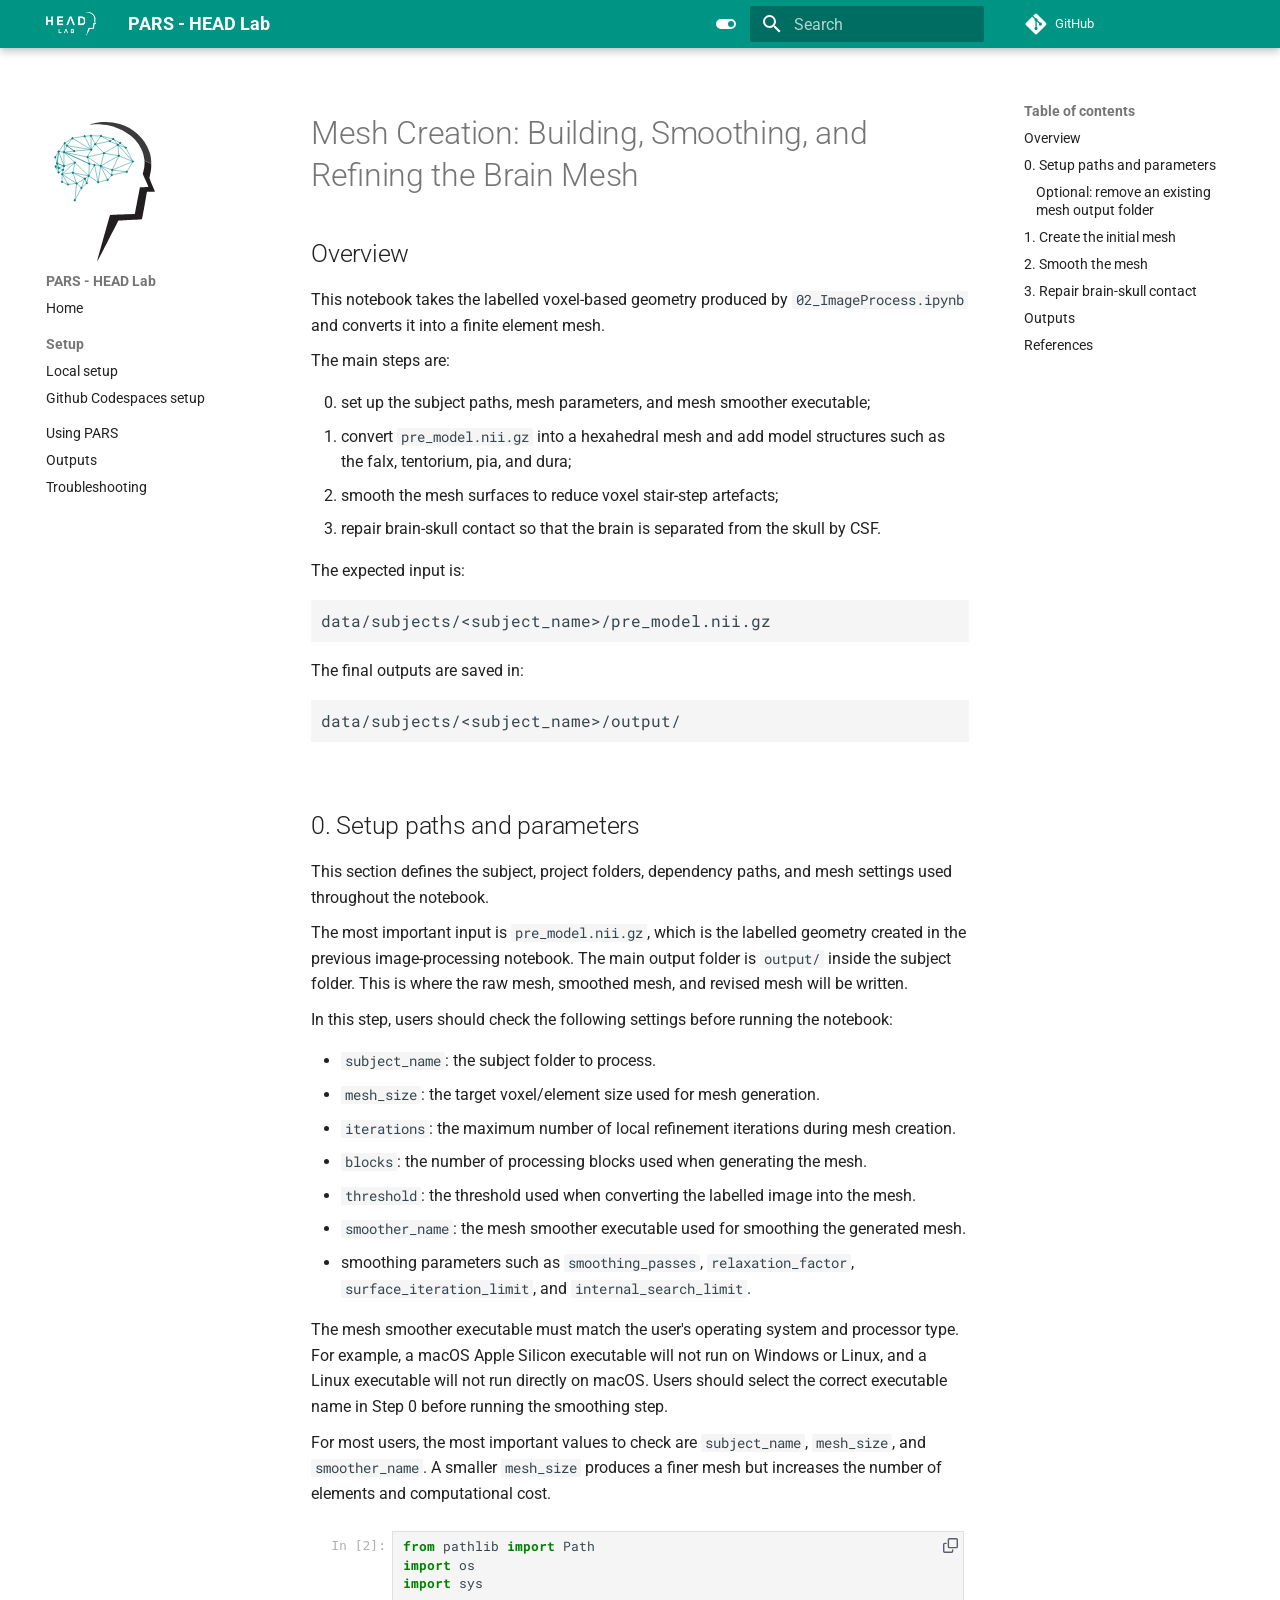
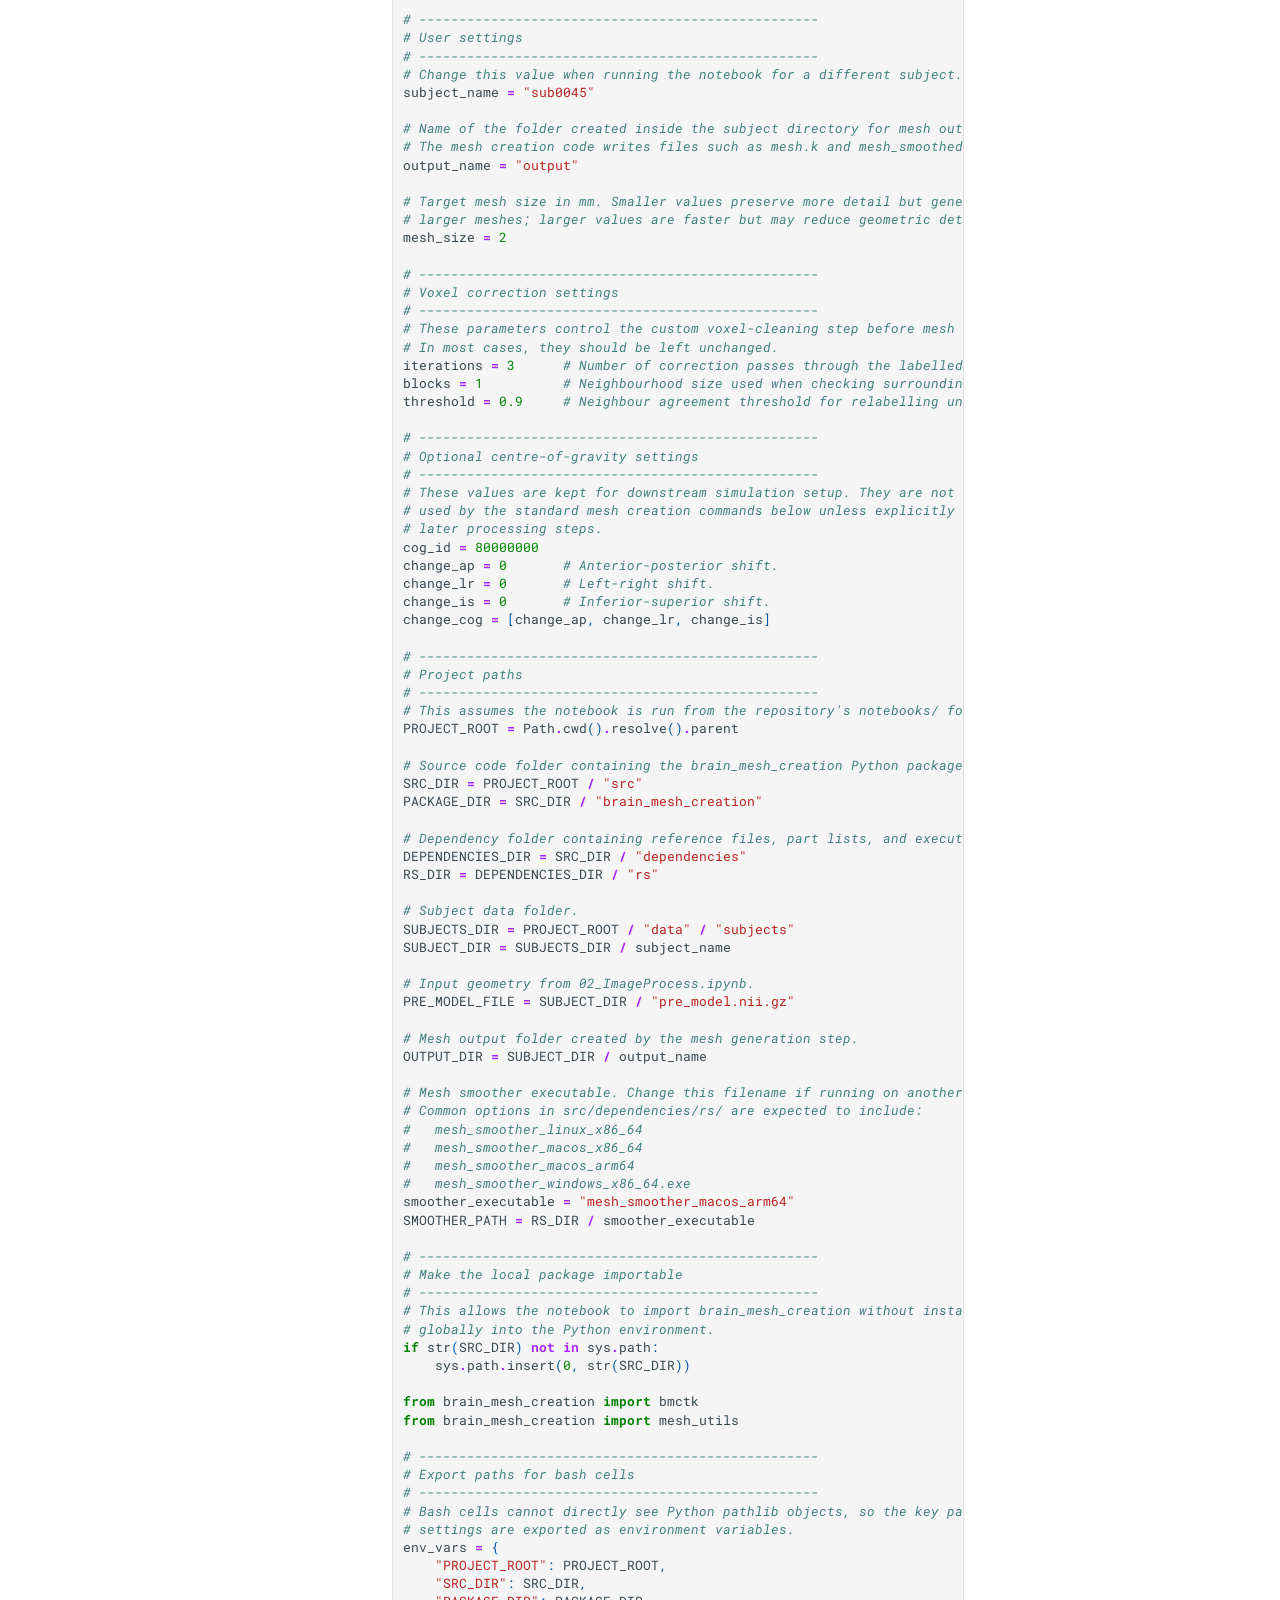
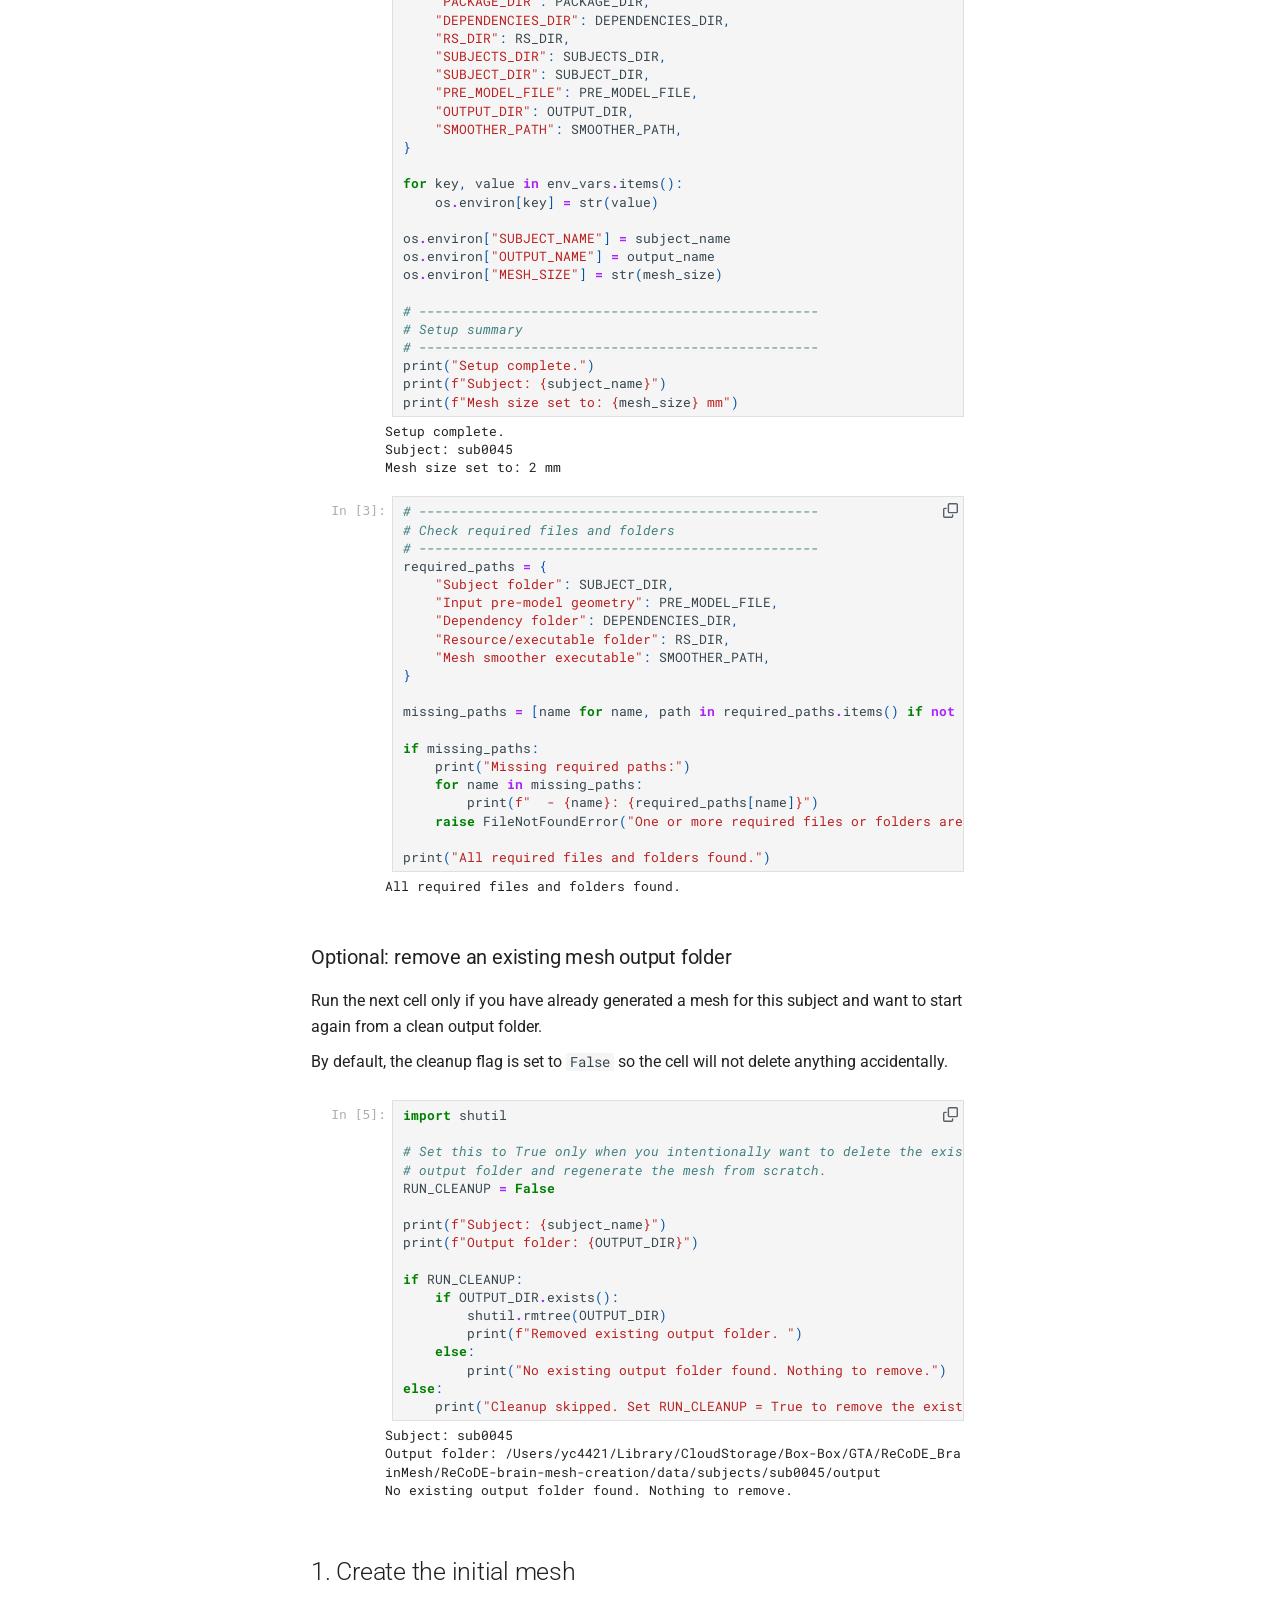
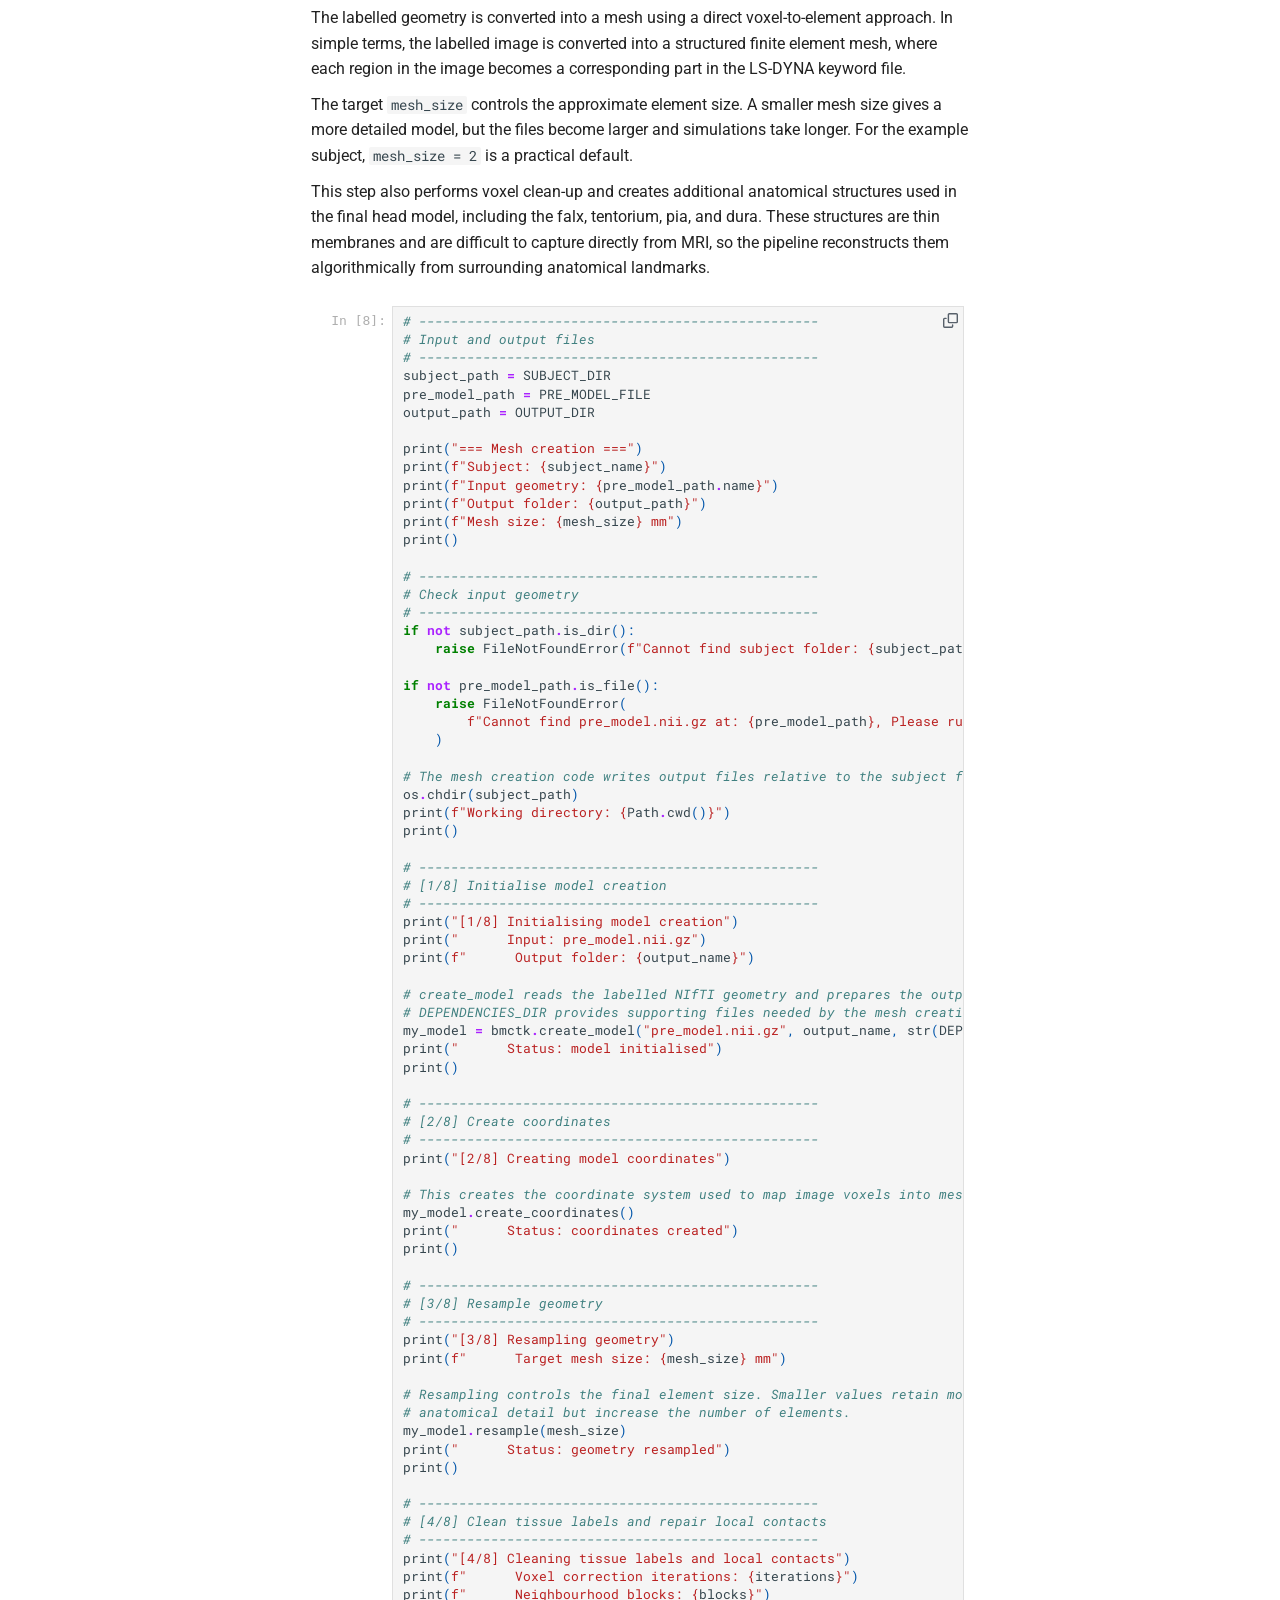
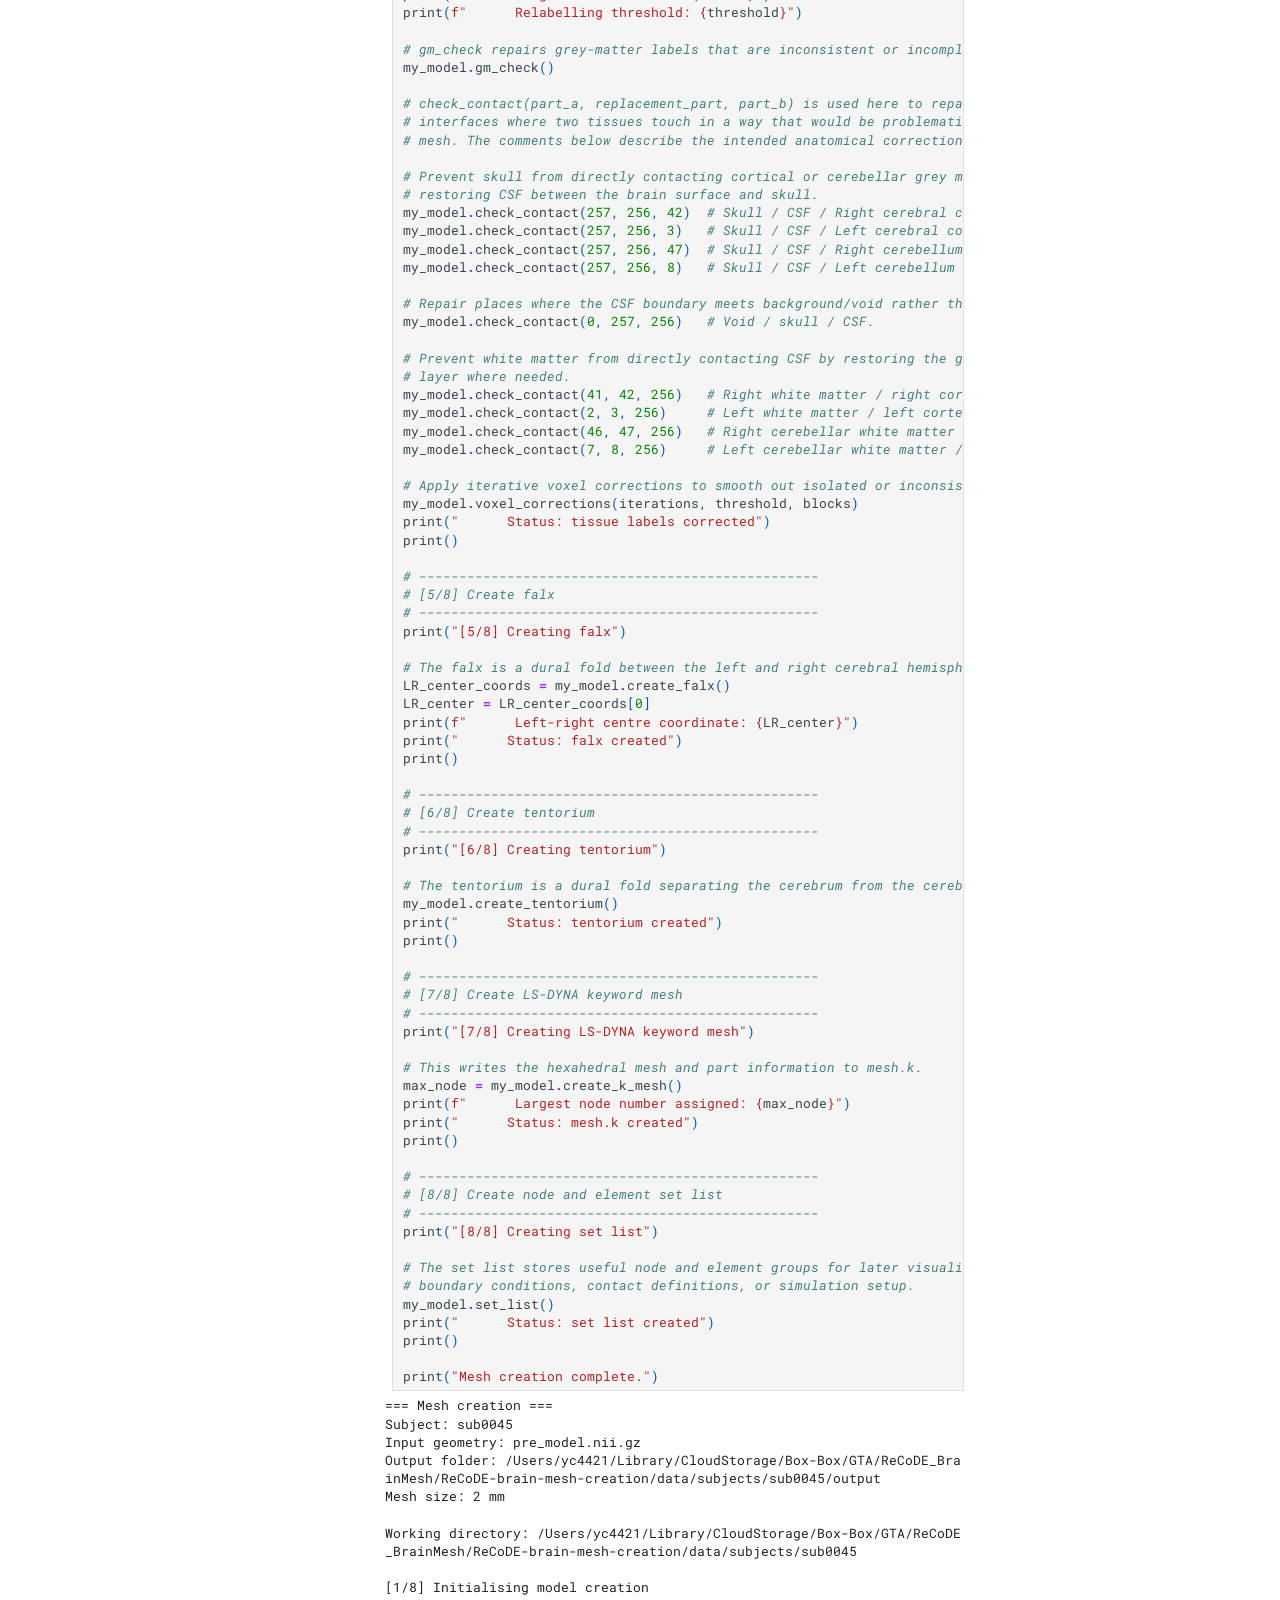
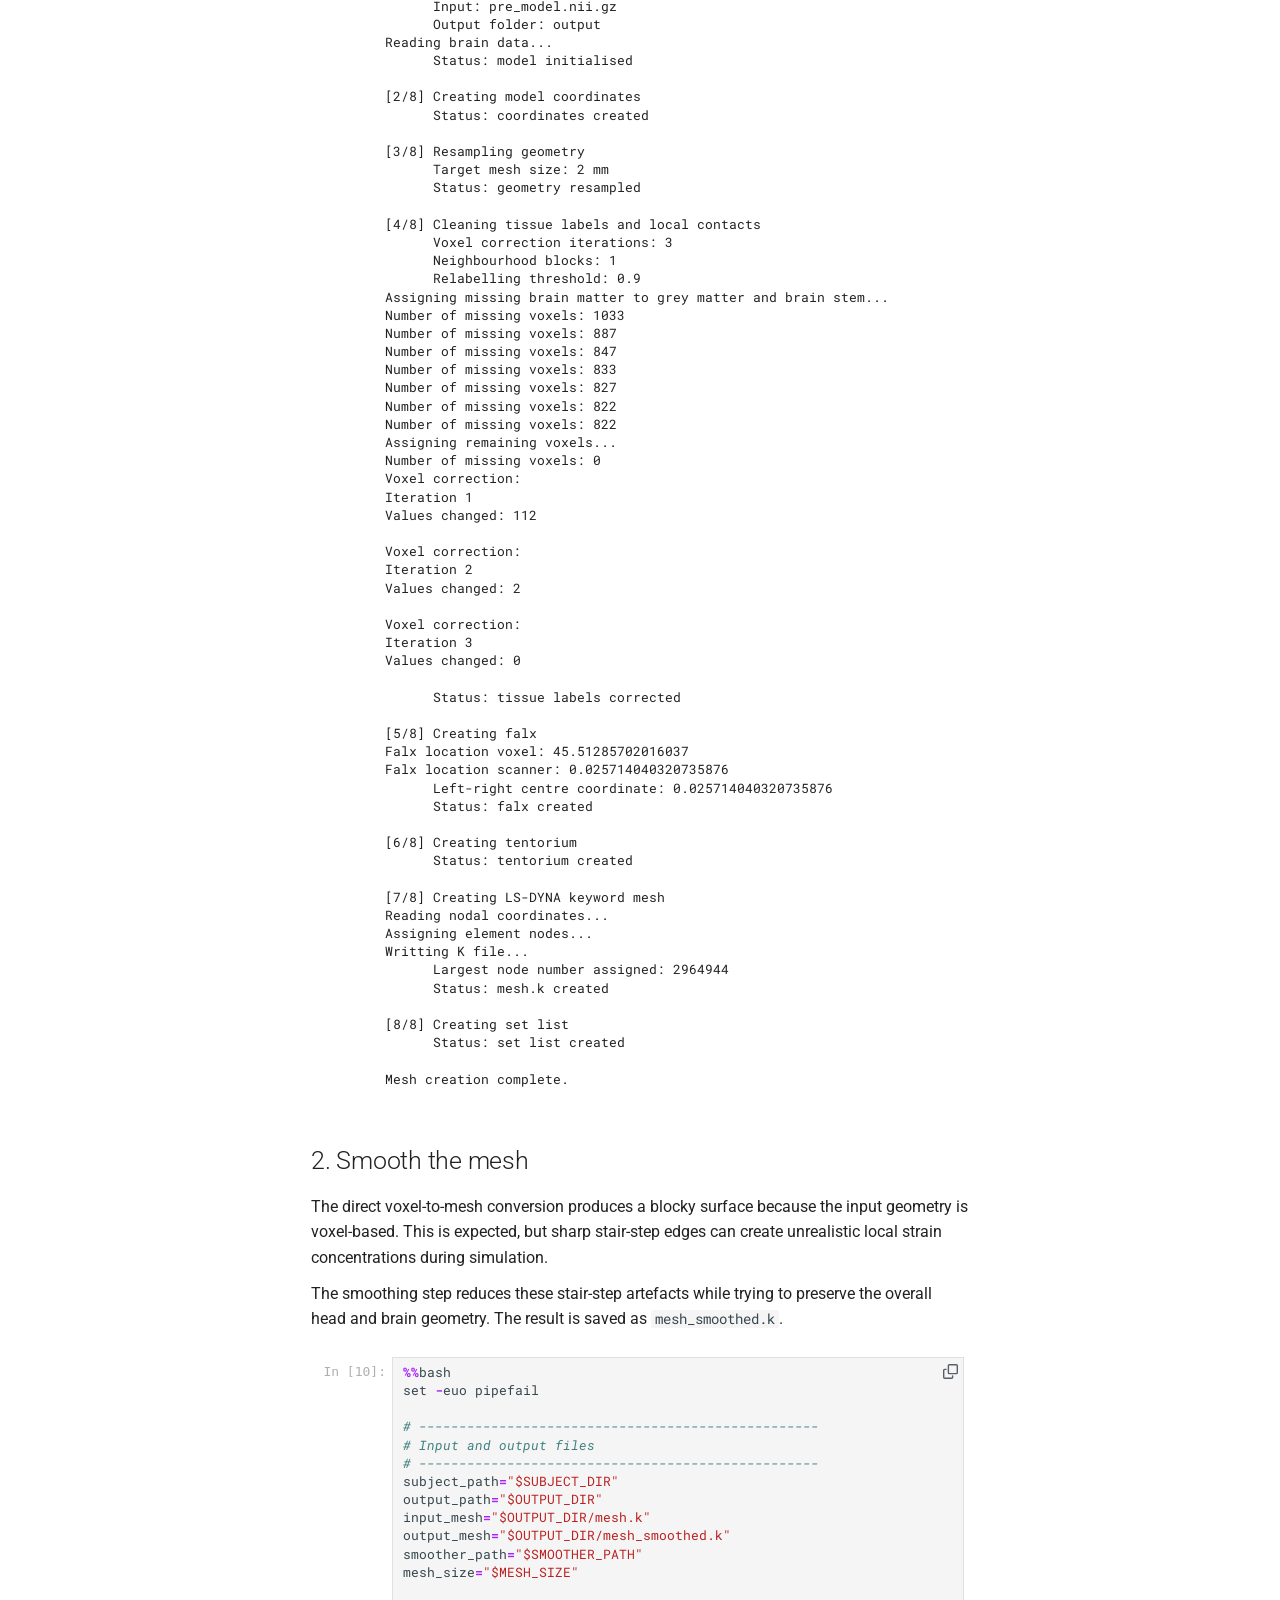
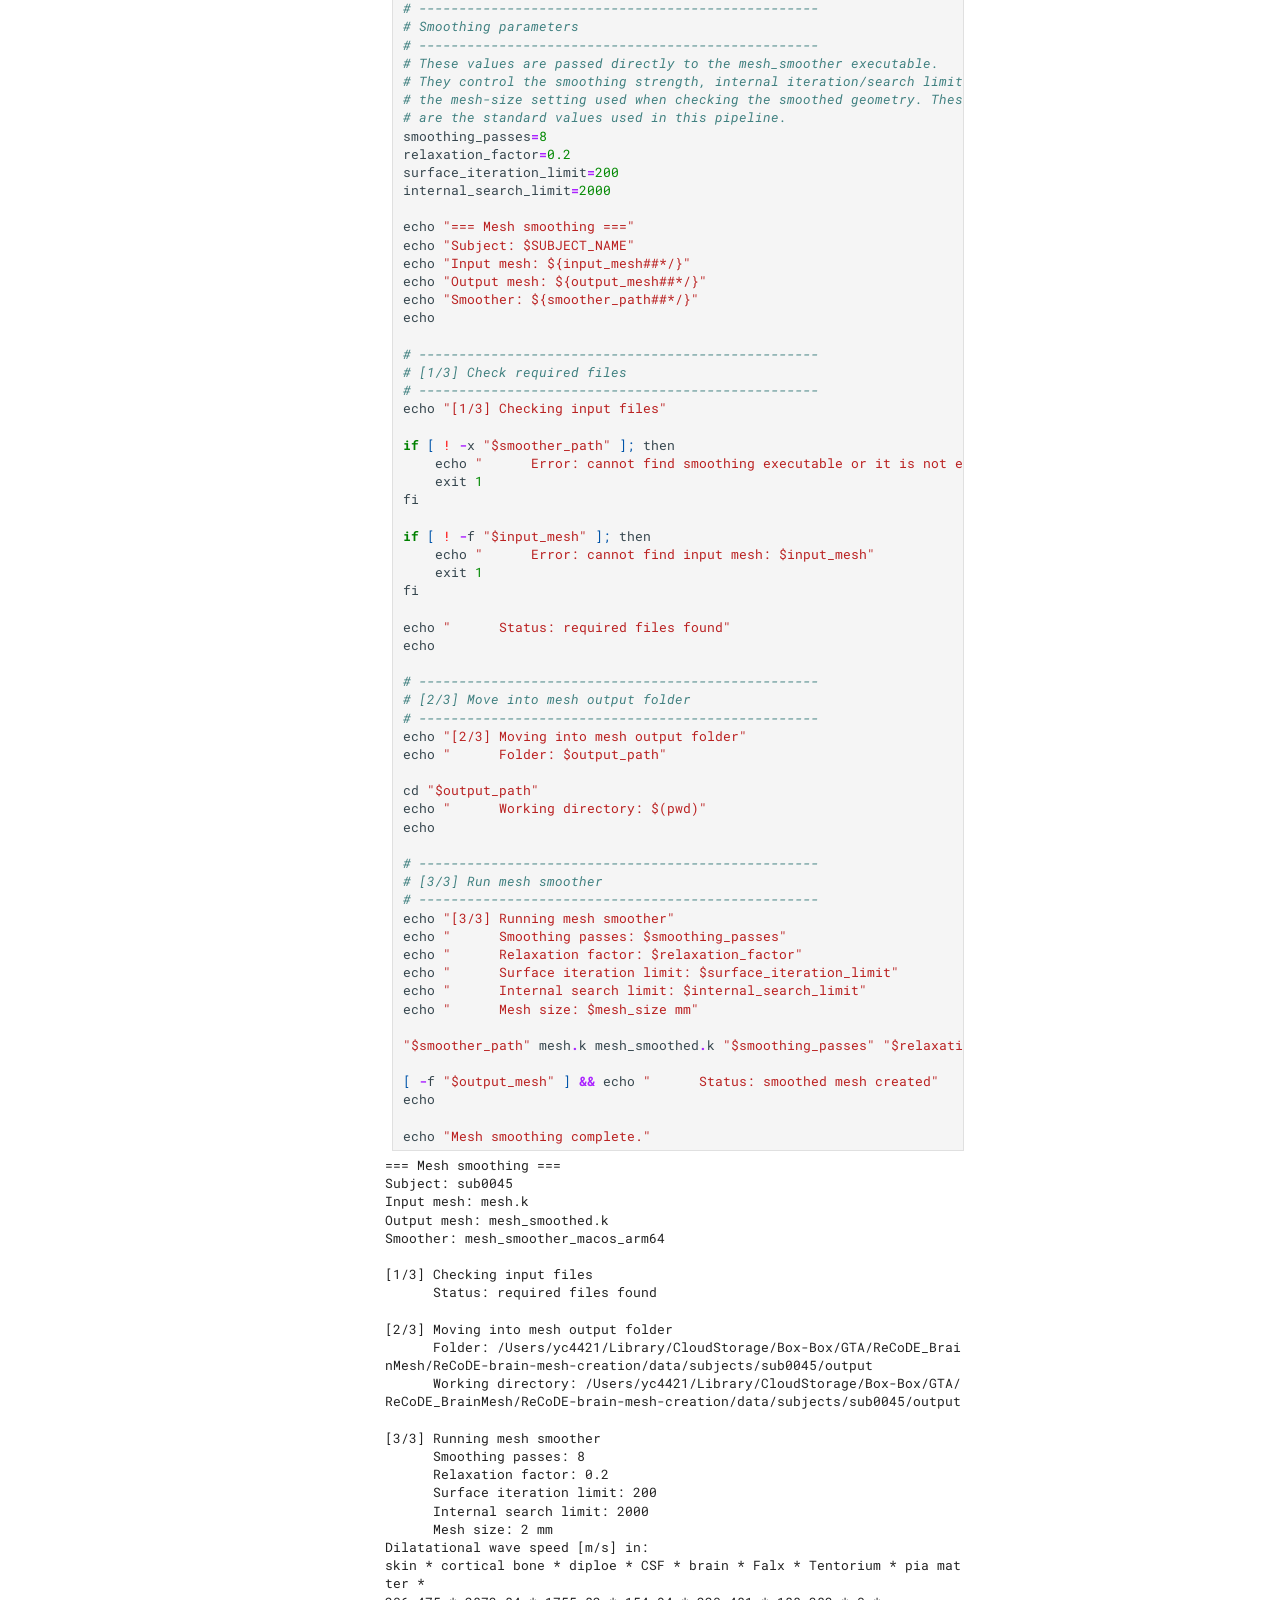
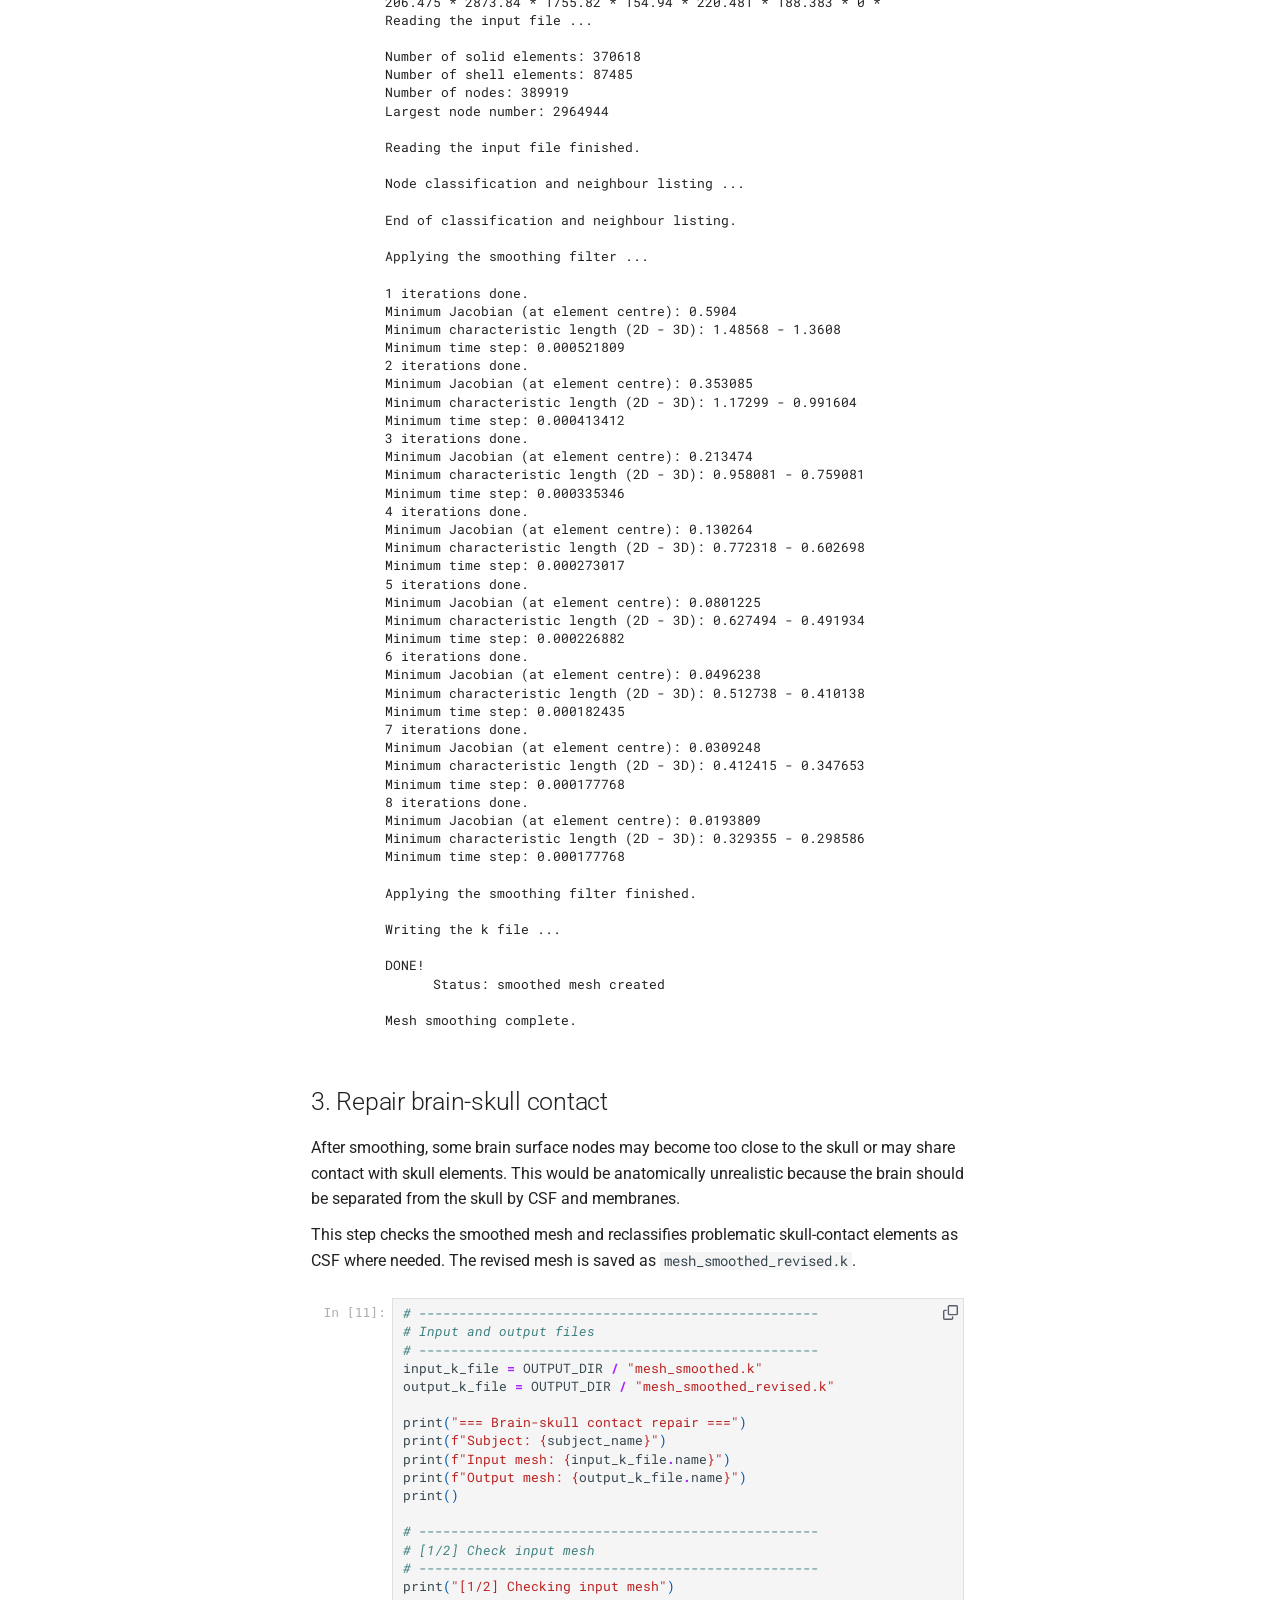
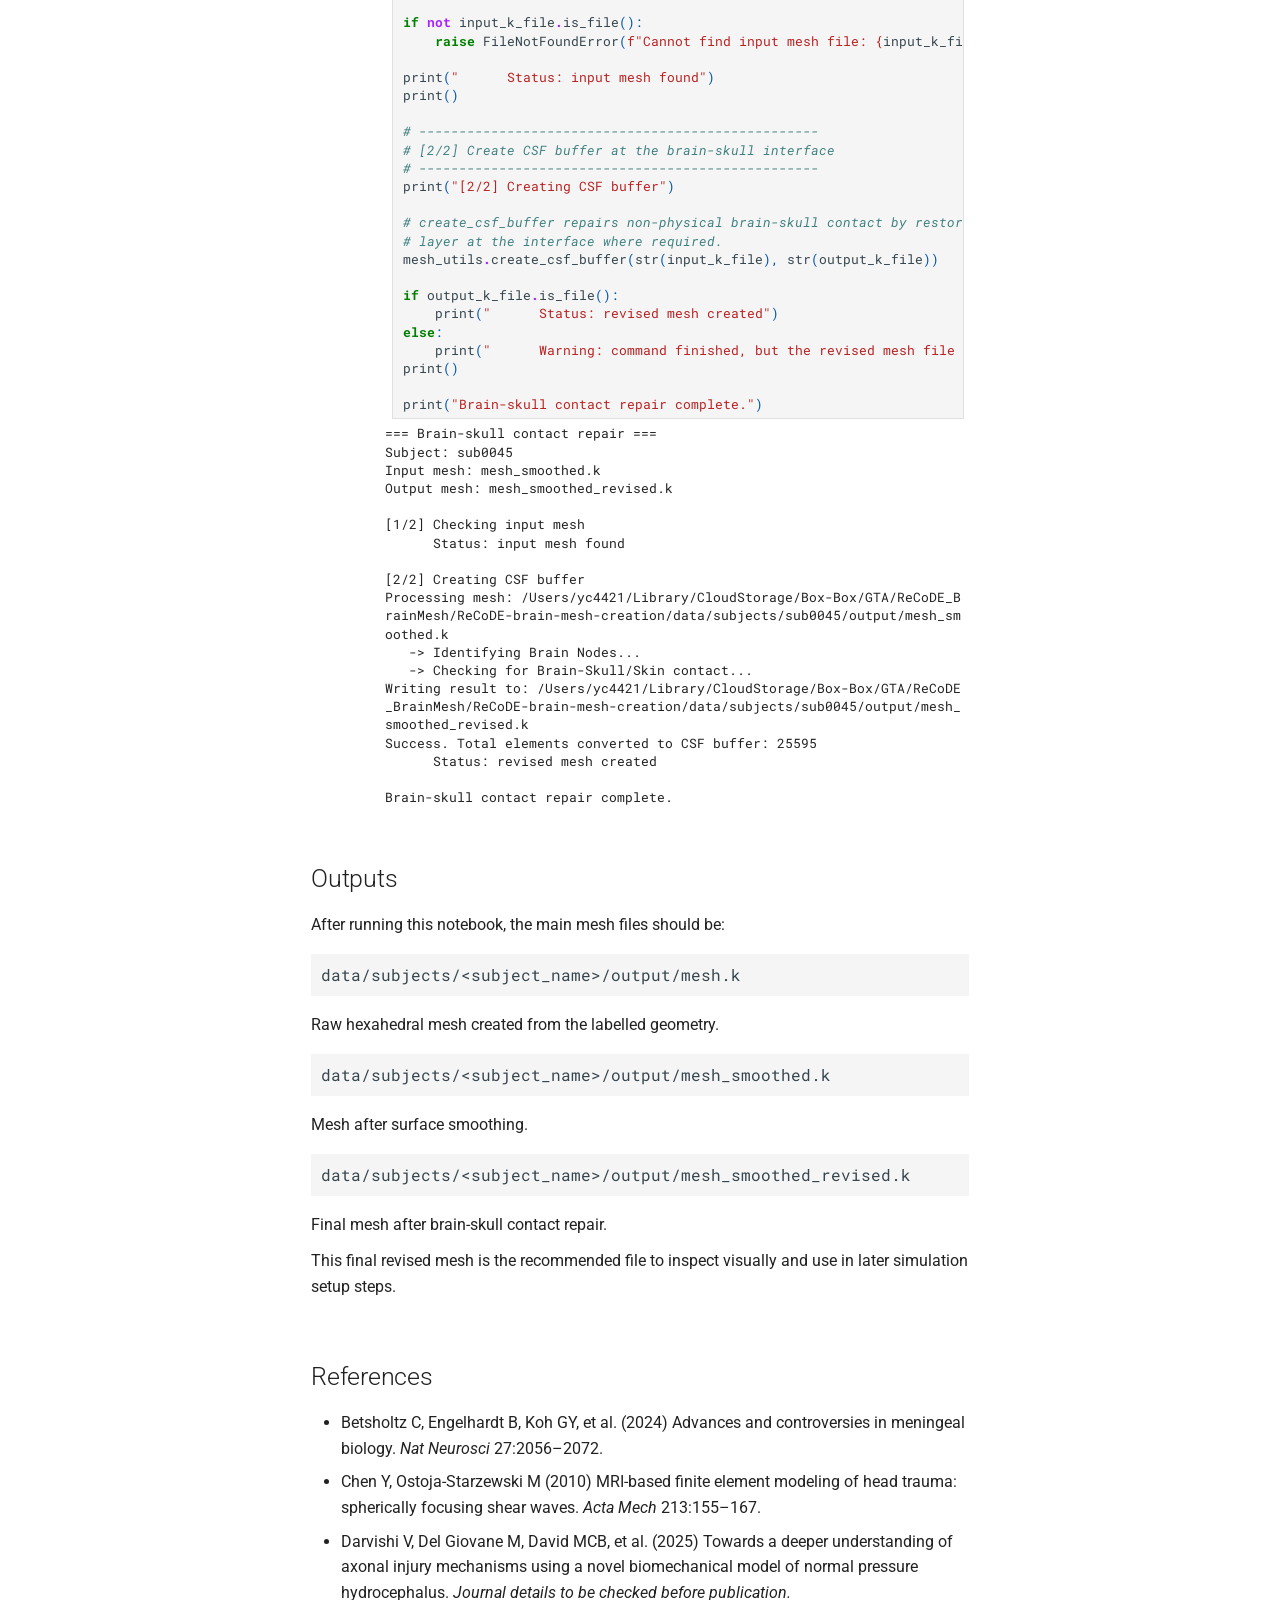
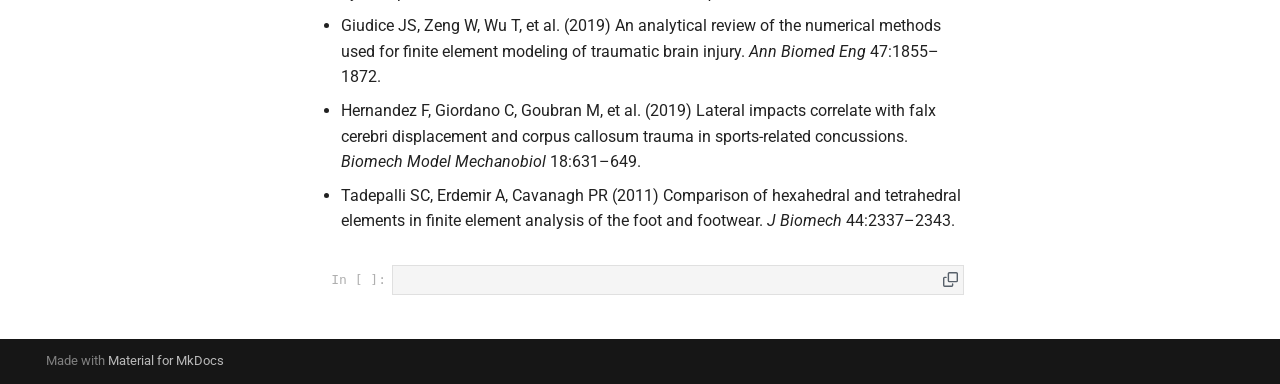
==== 02_MeshCreation/index.html @ 4f73766c "Deployed 27df439 with MkDocs version: 1.6.1" ====
<!doctype html>
<html lang="en" class="no-js">
  <head>
    
      <meta charset="utf-8">
      <meta name="viewport" content="width=device-width,initial-scale=1">
      
      
      
      
      
      
      <link rel="icon" href="../assets/PARS_logo-01-cropped.svg">
      <meta name="generator" content="mkdocs-1.6.1, mkdocs-material-9.6.12">
    
    
      
        <title>Mesh Creation: Building, Smoothing, and Refining the Brain Mesh - PARS - HEAD Lab</title>
      
    
    
      <link rel="stylesheet" href="../assets/stylesheets/main.2afb09e1.min.css">
      
        
        <link rel="stylesheet" href="../assets/stylesheets/palette.06af60db.min.css">
      
      


    
    
      
    
    
      
        
        
        <link rel="preconnect" href="https://fonts.gstatic.com" crossorigin>
        <link rel="stylesheet" href="https://fonts.googleapis.com/css?family=Roboto:300,300i,400,400i,700,700i%7CRoboto+Mono:400,400i,700,700i&display=fallback">
        <style>:root{--md-text-font:"Roboto";--md-code-font:"Roboto Mono"}</style>
      
    
    
      <link rel="stylesheet" href="../stylesheets/extra.css">
    
    <script>__md_scope=new URL("..",location),__md_hash=e=>[...e].reduce(((e,_)=>(e<<5)-e+_.charCodeAt(0)),0),__md_get=(e,_=localStorage,t=__md_scope)=>JSON.parse(_.getItem(t.pathname+"."+e)),__md_set=(e,_,t=localStorage,a=__md_scope)=>{try{t.setItem(a.pathname+"."+e,JSON.stringify(_))}catch(e){}}</script>
    
      

    
    
    
  </head>
  
  
    
    
      
    
    
    
    
    <body dir="ltr" data-md-color-scheme="default" data-md-color-primary="teal" data-md-color-accent="indigo">
  
    
    <input class="md-toggle" data-md-toggle="drawer" type="checkbox" id="__drawer" autocomplete="off">
    <input class="md-toggle" data-md-toggle="search" type="checkbox" id="__search" autocomplete="off">
    <label class="md-overlay" for="__drawer"></label>
    <div data-md-component="skip">
      
        
        <a href="#mesh-creation-building-smoothing-and-refining-the-brain-mesh" class="md-skip">
          Skip to content
        </a>
      
    </div>
    <div data-md-component="announce">
      
    </div>
    
    
      

  

<header class="md-header md-header--shadow" data-md-component="header">
  <nav class="md-header__inner md-grid" aria-label="Header">
    <a href=".." title="PARS - HEAD Lab" class="md-header__button md-logo" aria-label="PARS - HEAD Lab" data-md-component="logo">
      
  <img src="../assets/HeadLab-Logo-white.png" alt="logo">

    </a>
    <label class="md-header__button md-icon" for="__drawer">
      
      <svg xmlns="http://www.w3.org/2000/svg" viewBox="0 0 24 24"><path d="M3 6h18v2H3zm0 5h18v2H3zm0 5h18v2H3z"/></svg>
    </label>
    <div class="md-header__title" data-md-component="header-title">
      <div class="md-header__ellipsis">
        <div class="md-header__topic">
          <span class="md-ellipsis">
            PARS - HEAD Lab
          </span>
        </div>
        <div class="md-header__topic" data-md-component="header-topic">
          <span class="md-ellipsis">
            
              Mesh Creation: Building, Smoothing, and Refining the Brain Mesh
            
          </span>
        </div>
      </div>
    </div>
    
      
        <form class="md-header__option" data-md-component="palette">
  
    
    
    
    <input class="md-option" data-md-color-media="" data-md-color-scheme="default" data-md-color-primary="teal" data-md-color-accent="indigo"  aria-label="Switch to dark mode"  type="radio" name="__palette" id="__palette_0">
    
      <label class="md-header__button md-icon" title="Switch to dark mode" for="__palette_1" hidden>
        <svg xmlns="http://www.w3.org/2000/svg" viewBox="0 0 24 24"><path d="M17 7H7a5 5 0 0 0-5 5 5 5 0 0 0 5 5h10a5 5 0 0 0 5-5 5 5 0 0 0-5-5m0 8a3 3 0 0 1-3-3 3 3 0 0 1 3-3 3 3 0 0 1 3 3 3 3 0 0 1-3 3"/></svg>
      </label>
    
  
    
    
    
    <input class="md-option" data-md-color-media="" data-md-color-scheme="slate" data-md-color-primary="teal" data-md-color-accent="indigo"  aria-label="Switch to light mode"  type="radio" name="__palette" id="__palette_1">
    
      <label class="md-header__button md-icon" title="Switch to light mode" for="__palette_0" hidden>
        <svg xmlns="http://www.w3.org/2000/svg" viewBox="0 0 24 24"><path d="M17 6H7c-3.31 0-6 2.69-6 6s2.69 6 6 6h10c3.31 0 6-2.69 6-6s-2.69-6-6-6m0 10H7c-2.21 0-4-1.79-4-4s1.79-4 4-4h10c2.21 0 4 1.79 4 4s-1.79 4-4 4M7 9c-1.66 0-3 1.34-3 3s1.34 3 3 3 3-1.34 3-3-1.34-3-3-3"/></svg>
      </label>
    
  
</form>
      
    
    
      <script>var palette=__md_get("__palette");if(palette&&palette.color){if("(prefers-color-scheme)"===palette.color.media){var media=matchMedia("(prefers-color-scheme: light)"),input=document.querySelector(media.matches?"[data-md-color-media='(prefers-color-scheme: light)']":"[data-md-color-media='(prefers-color-scheme: dark)']");palette.color.media=input.getAttribute("data-md-color-media"),palette.color.scheme=input.getAttribute("data-md-color-scheme"),palette.color.primary=input.getAttribute("data-md-color-primary"),palette.color.accent=input.getAttribute("data-md-color-accent")}for(var[key,value]of Object.entries(palette.color))document.body.setAttribute("data-md-color-"+key,value)}</script>
    
    
    
      
      
        <label class="md-header__button md-icon" for="__search">
          
          <svg xmlns="http://www.w3.org/2000/svg" viewBox="0 0 24 24"><path d="M9.5 3A6.5 6.5 0 0 1 16 9.5c0 1.61-.59 3.09-1.56 4.23l.27.27h.79l5 5-1.5 1.5-5-5v-.79l-.27-.27A6.52 6.52 0 0 1 9.5 16 6.5 6.5 0 0 1 3 9.5 6.5 6.5 0 0 1 9.5 3m0 2C7 5 5 7 5 9.5S7 14 9.5 14 14 12 14 9.5 12 5 9.5 5"/></svg>
        </label>
        <div class="md-search" data-md-component="search" role="dialog">
  <label class="md-search__overlay" for="__search"></label>
  <div class="md-search__inner" role="search">
    <form class="md-search__form" name="search">
      <input type="text" class="md-search__input" name="query" aria-label="Search" placeholder="Search" autocapitalize="off" autocorrect="off" autocomplete="off" spellcheck="false" data-md-component="search-query" required>
      <label class="md-search__icon md-icon" for="__search">
        
        <svg xmlns="http://www.w3.org/2000/svg" viewBox="0 0 24 24"><path d="M9.5 3A6.5 6.5 0 0 1 16 9.5c0 1.61-.59 3.09-1.56 4.23l.27.27h.79l5 5-1.5 1.5-5-5v-.79l-.27-.27A6.52 6.52 0 0 1 9.5 16 6.5 6.5 0 0 1 3 9.5 6.5 6.5 0 0 1 9.5 3m0 2C7 5 5 7 5 9.5S7 14 9.5 14 14 12 14 9.5 12 5 9.5 5"/></svg>
        
        <svg xmlns="http://www.w3.org/2000/svg" viewBox="0 0 24 24"><path d="M20 11v2H8l5.5 5.5-1.42 1.42L4.16 12l7.92-7.92L13.5 5.5 8 11z"/></svg>
      </label>
      <nav class="md-search__options" aria-label="Search">
        
        <button type="reset" class="md-search__icon md-icon" title="Clear" aria-label="Clear" tabindex="-1">
          
          <svg xmlns="http://www.w3.org/2000/svg" viewBox="0 0 24 24"><path d="M19 6.41 17.59 5 12 10.59 6.41 5 5 6.41 10.59 12 5 17.59 6.41 19 12 13.41 17.59 19 19 17.59 13.41 12z"/></svg>
        </button>
      </nav>
      
    </form>
    <div class="md-search__output">
      <div class="md-search__scrollwrap" tabindex="0" data-md-scrollfix>
        <div class="md-search-result" data-md-component="search-result">
          <div class="md-search-result__meta">
            Initializing search
          </div>
          <ol class="md-search-result__list" role="presentation"></ol>
        </div>
      </div>
    </div>
  </div>
</div>
      
    
    
      <div class="md-header__source">
        <a href="https://github.com/HEADLabIC/PARS.git" title="Go to repository" class="md-source" data-md-component="source">
  <div class="md-source__icon md-icon">
    
    <svg xmlns="http://www.w3.org/2000/svg" viewBox="0 0 448 512"><!--! Font Awesome Free 6.7.2 by @fontawesome - https://fontawesome.com License - https://fontawesome.com/license/free (Icons: CC BY 4.0, Fonts: SIL OFL 1.1, Code: MIT License) Copyright 2024 Fonticons, Inc.--><path d="M439.55 236.05 244 40.45a28.87 28.87 0 0 0-40.81 0l-40.66 40.63 51.52 51.52c27.06-9.14 52.68 16.77 43.39 43.68l49.66 49.66c34.23-11.8 61.18 31 35.47 56.69-26.49 26.49-70.21-2.87-56-37.34L240.22 199v121.85c25.3 12.54 22.26 41.85 9.08 55a34.34 34.34 0 0 1-48.55 0c-17.57-17.6-11.07-46.91 11.25-56v-123c-20.8-8.51-24.6-30.74-18.64-45L142.57 101 8.45 235.14a28.86 28.86 0 0 0 0 40.81l195.61 195.6a28.86 28.86 0 0 0 40.8 0l194.69-194.69a28.86 28.86 0 0 0 0-40.81"/></svg>
  </div>
  <div class="md-source__repository">
    GitHub
  </div>
</a>
      </div>
    
  </nav>
  
</header>
    
    <div class="md-container" data-md-component="container">
      
      
        
          
        
      
      <main class="md-main" data-md-component="main">
        <div class="md-main__inner md-grid">
          
            
              
              <div class="md-sidebar md-sidebar--primary" data-md-component="sidebar" data-md-type="navigation" >
                <div class="md-sidebar__scrollwrap">
                  <div class="md-sidebar__inner">
                    



<nav class="md-nav md-nav--primary" aria-label="Navigation" data-md-level="0">
  <label class="md-nav__title" for="__drawer">
    <a href=".." title="PARS - HEAD Lab" class="md-nav__button md-logo" aria-label="PARS - HEAD Lab" data-md-component="logo">
      
  <img src="../assets/HeadLab-Logo-white.png" alt="logo">

    </a>
    PARS - HEAD Lab
  </label>
  
    <div class="md-nav__source">
      <a href="https://github.com/HEADLabIC/PARS.git" title="Go to repository" class="md-source" data-md-component="source">
  <div class="md-source__icon md-icon">
    
    <svg xmlns="http://www.w3.org/2000/svg" viewBox="0 0 448 512"><!--! Font Awesome Free 6.7.2 by @fontawesome - https://fontawesome.com License - https://fontawesome.com/license/free (Icons: CC BY 4.0, Fonts: SIL OFL 1.1, Code: MIT License) Copyright 2024 Fonticons, Inc.--><path d="M439.55 236.05 244 40.45a28.87 28.87 0 0 0-40.81 0l-40.66 40.63 51.52 51.52c27.06-9.14 52.68 16.77 43.39 43.68l49.66 49.66c34.23-11.8 61.18 31 35.47 56.69-26.49 26.49-70.21-2.87-56-37.34L240.22 199v121.85c25.3 12.54 22.26 41.85 9.08 55a34.34 34.34 0 0 1-48.55 0c-17.57-17.6-11.07-46.91 11.25-56v-123c-20.8-8.51-24.6-30.74-18.64-45L142.57 101 8.45 235.14a28.86 28.86 0 0 0 0 40.81l195.61 195.6a28.86 28.86 0 0 0 40.8 0l194.69-194.69a28.86 28.86 0 0 0 0-40.81"/></svg>
  </div>
  <div class="md-source__repository">
    GitHub
  </div>
</a>
    </div>
  
  <ul class="md-nav__list" data-md-scrollfix>
    
      
      
  
  
  
  
    <li class="md-nav__item">
      <a href=".." class="md-nav__link">
        
  
  
  <span class="md-ellipsis">
    Home
    
  </span>
  

      </a>
    </li>
  

    
      
      
  
  
  
  
    
    
    
    
      
        
        
      
    
    
    <li class="md-nav__item md-nav__item--section md-nav__item--nested">
      
        
        
        <input class="md-nav__toggle md-toggle " type="checkbox" id="__nav_2" >
        
          
          <label class="md-nav__link" for="__nav_2" id="__nav_2_label" tabindex="">
            
  
  
  <span class="md-ellipsis">
    Setup
    
  </span>
  

            <span class="md-nav__icon md-icon"></span>
          </label>
        
        <nav class="md-nav" data-md-level="1" aria-labelledby="__nav_2_label" aria-expanded="false">
          <label class="md-nav__title" for="__nav_2">
            <span class="md-nav__icon md-icon"></span>
            Setup
          </label>
          <ul class="md-nav__list" data-md-scrollfix>
            
              
                
  
  
  
  
    <li class="md-nav__item">
      <a href="../installation/" class="md-nav__link">
        
  
  
  <span class="md-ellipsis">
    Local setup
    
  </span>
  

      </a>
    </li>
  

              
            
              
                
  
  
  
  
    <li class="md-nav__item">
      <a href="../codespaces/" class="md-nav__link">
        
  
  
  <span class="md-ellipsis">
    Github Codespaces setup
    
  </span>
  

      </a>
    </li>
  

              
            
          </ul>
        </nav>
      
    </li>
  

    
      
      
  
  
  
  
    <li class="md-nav__item">
      <a href="../usage/" class="md-nav__link">
        
  
  
  <span class="md-ellipsis">
    Using PARS
    
  </span>
  

      </a>
    </li>
  

    
      
      
  
  
  
  
    <li class="md-nav__item">
      <a href="../outputs/" class="md-nav__link">
        
  
  
  <span class="md-ellipsis">
    Outputs
    
  </span>
  

      </a>
    </li>
  

    
      
      
  
  
  
  
    <li class="md-nav__item">
      <a href="../troubleshooting/" class="md-nav__link">
        
  
  
  <span class="md-ellipsis">
    Troubleshooting
    
  </span>
  

      </a>
    </li>
  

    
  </ul>
</nav>
                  </div>
                </div>
              </div>
            
            
              
              <div class="md-sidebar md-sidebar--secondary" data-md-component="sidebar" data-md-type="toc" >
                <div class="md-sidebar__scrollwrap">
                  <div class="md-sidebar__inner">
                    

<nav class="md-nav md-nav--secondary" aria-label="Table of contents">
  
  
  
    
  
  
    <label class="md-nav__title" for="__toc">
      <span class="md-nav__icon md-icon"></span>
      Table of contents
    </label>
    <ul class="md-nav__list" data-md-component="toc" data-md-scrollfix>
      
        <li class="md-nav__item">
  <a href="#overview" class="md-nav__link">
    <span class="md-ellipsis">
      Overview
    </span>
  </a>
  
</li>
      
        <li class="md-nav__item">
  <a href="#0-setup-paths-and-parameters" class="md-nav__link">
    <span class="md-ellipsis">
      0. Setup paths and parameters
    </span>
  </a>
  
    <nav class="md-nav" aria-label="0. Setup paths and parameters">
      <ul class="md-nav__list">
        
          <li class="md-nav__item">
  <a href="#optional-remove-an-existing-mesh-output-folder" class="md-nav__link">
    <span class="md-ellipsis">
      Optional: remove an existing mesh output folder
    </span>
  </a>
  
</li>
        
      </ul>
    </nav>
  
</li>
      
        <li class="md-nav__item">
  <a href="#1-create-the-initial-mesh" class="md-nav__link">
    <span class="md-ellipsis">
      1. Create the initial mesh
    </span>
  </a>
  
</li>
      
        <li class="md-nav__item">
  <a href="#2-smooth-the-mesh" class="md-nav__link">
    <span class="md-ellipsis">
      2. Smooth the mesh
    </span>
  </a>
  
</li>
      
        <li class="md-nav__item">
  <a href="#3-repair-brain-skull-contact" class="md-nav__link">
    <span class="md-ellipsis">
      3. Repair brain-skull contact
    </span>
  </a>
  
</li>
      
        <li class="md-nav__item">
  <a href="#outputs" class="md-nav__link">
    <span class="md-ellipsis">
      Outputs
    </span>
  </a>
  
</li>
      
        <li class="md-nav__item">
  <a href="#references" class="md-nav__link">
    <span class="md-ellipsis">
      References
    </span>
  </a>
  
</li>
      
    </ul>
  
</nav>
                  </div>
                </div>
              </div>
            
          
          
            <div class="md-content" data-md-component="content">
              <article class="md-content__inner md-typeset">
                
                  


  
  


<script>
(function (global, factory) {
    typeof exports === 'object' && typeof module !== 'undefined' ? module.exports = factory() :
    typeof define === 'function' && define.amd ? define(factory) :
    (global = global || self, global.ClipboardCopyElement = factory());
  }(this, function () { 'use strict';

    function createNode(text) {
      const node = document.createElement('pre');
      node.style.width = '1px';
      node.style.height = '1px';
      node.style.position = 'fixed';
      node.style.top = '5px';
      node.textContent = text;
      return node;
    }

    function copyNode(node) {
      if ('clipboard' in navigator) {
        // eslint-disable-next-line flowtype/no-flow-fix-me-comments
        // $FlowFixMe Clipboard is not defined in Flow yet.
        return navigator.clipboard.writeText(node.textContent);
      }

      const selection = getSelection();

      if (selection == null) {
        return Promise.reject(new Error());
      }

      selection.removeAllRanges();
      const range = document.createRange();
      range.selectNodeContents(node);
      selection.addRange(range);
      document.execCommand('copy');
      selection.removeAllRanges();
      return Promise.resolve();
    }
    function copyText(text) {
      if ('clipboard' in navigator) {
        // eslint-disable-next-line flowtype/no-flow-fix-me-comments
        // $FlowFixMe Clipboard is not defined in Flow yet.
        return navigator.clipboard.writeText(text);
      }

      const body = document.body;

      if (!body) {
        return Promise.reject(new Error());
      }

      const node = createNode(text);
      body.appendChild(node);
      copyNode(node);
      body.removeChild(node);
      return Promise.resolve();
    }

    function copy(button) {
      const id = button.getAttribute('for');
      const text = button.getAttribute('value');

      function trigger() {
        button.dispatchEvent(new CustomEvent('clipboard-copy', {
          bubbles: true
        }));
      }

      if (text) {
        copyText(text).then(trigger);
      } else if (id) {
        const root = 'getRootNode' in Element.prototype ? button.getRootNode() : button.ownerDocument;
        if (!(root instanceof Document || 'ShadowRoot' in window && root instanceof ShadowRoot)) return;
        const node = root.getElementById(id);
        if (node) copyTarget(node).then(trigger);
      }
    }

    function copyTarget(content) {
      if (content instanceof HTMLInputElement || content instanceof HTMLTextAreaElement) {
        return copyText(content.value);
      } else if (content instanceof HTMLAnchorElement && content.hasAttribute('href')) {
        return copyText(content.href);
      } else {
        return copyNode(content);
      }
    }

    function clicked(event) {
      const button = event.currentTarget;

      if (button instanceof HTMLElement) {
        copy(button);
      }
    }

    function keydown(event) {
      if (event.key === ' ' || event.key === 'Enter') {
        const button = event.currentTarget;

        if (button instanceof HTMLElement) {
          event.preventDefault();
          copy(button);
        }
      }
    }

    function focused(event) {
      event.currentTarget.addEventListener('keydown', keydown);
    }

    function blurred(event) {
      event.currentTarget.removeEventListener('keydown', keydown);
    }

    class ClipboardCopyElement extends HTMLElement {
      constructor() {
        super();
        this.addEventListener('click', clicked);
        this.addEventListener('focus', focused);
        this.addEventListener('blur', blurred);
      }

      connectedCallback() {
        if (!this.hasAttribute('tabindex')) {
          this.setAttribute('tabindex', '0');
        }

        if (!this.hasAttribute('role')) {
          this.setAttribute('role', 'button');
        }
      }

      get value() {
        return this.getAttribute('value') || '';
      }

      set value(text) {
        this.setAttribute('value', text);
      }

    }

    if (!window.customElements.get('clipboard-copy')) {
      window.ClipboardCopyElement = ClipboardCopyElement;
      window.customElements.define('clipboard-copy', ClipboardCopyElement);
    }

    return ClipboardCopyElement;

  }));
</script>
<script>
      document.addEventListener('clipboard-copy', function(event) {
        const notice = event.target.querySelector('.notice')
        notice.hidden = false
        setTimeout(function() {
          notice.hidden = true
        }, 1000)
      })
</script>
<style type="text/css">
    pre { line-height: 125%; }
td.linenos .normal { color: inherit; background-color: transparent; padding-left: 5px; padding-right: 5px; }
span.linenos { color: inherit; background-color: transparent; padding-left: 5px; padding-right: 5px; }
td.linenos .special { color: #000000; background-color: #ffffc0; padding-left: 5px; padding-right: 5px; }
span.linenos.special { color: #000000; background-color: #ffffc0; padding-left: 5px; padding-right: 5px; }
.highlight-ipynb .hll { background-color: var(--jp-cell-editor-active-background) }
.highlight-ipynb { background: var(--jp-cell-editor-background); color: var(--jp-mirror-editor-variable-color) }
.highlight-ipynb .c { color: var(--jp-mirror-editor-comment-color); font-style: italic } /* Comment */
.highlight-ipynb .err { color: var(--jp-mirror-editor-error-color) } /* Error */
.highlight-ipynb .k { color: var(--jp-mirror-editor-keyword-color); font-weight: bold } /* Keyword */
.highlight-ipynb .o { color: var(--jp-mirror-editor-operator-color); font-weight: bold } /* Operator */
.highlight-ipynb .p { color: var(--jp-mirror-editor-punctuation-color) } /* Punctuation */
.highlight-ipynb .ch { color: var(--jp-mirror-editor-comment-color); font-style: italic } /* Comment.Hashbang */
.highlight-ipynb .cm { color: var(--jp-mirror-editor-comment-color); font-style: italic } /* Comment.Multiline */
.highlight-ipynb .cp { color: var(--jp-mirror-editor-comment-color); font-style: italic } /* Comment.Preproc */
.highlight-ipynb .cpf { color: var(--jp-mirror-editor-comment-color); font-style: italic } /* Comment.PreprocFile */
.highlight-ipynb .c1 { color: var(--jp-mirror-editor-comment-color); font-style: italic } /* Comment.Single */
.highlight-ipynb .cs { color: var(--jp-mirror-editor-comment-color); font-style: italic } /* Comment.Special */
.highlight-ipynb .kc { color: var(--jp-mirror-editor-keyword-color); font-weight: bold } /* Keyword.Constant */
.highlight-ipynb .kd { color: var(--jp-mirror-editor-keyword-color); font-weight: bold } /* Keyword.Declaration */
.highlight-ipynb .kn { color: var(--jp-mirror-editor-keyword-color); font-weight: bold } /* Keyword.Namespace */
.highlight-ipynb .kp { color: var(--jp-mirror-editor-keyword-color); font-weight: bold } /* Keyword.Pseudo */
.highlight-ipynb .kr { color: var(--jp-mirror-editor-keyword-color); font-weight: bold } /* Keyword.Reserved */
.highlight-ipynb .kt { color: var(--jp-mirror-editor-keyword-color); font-weight: bold } /* Keyword.Type */
.highlight-ipynb .m { color: var(--jp-mirror-editor-number-color) } /* Literal.Number */
.highlight-ipynb .s { color: var(--jp-mirror-editor-string-color) } /* Literal.String */
.highlight-ipynb .ow { color: var(--jp-mirror-editor-operator-color); font-weight: bold } /* Operator.Word */
.highlight-ipynb .pm { color: var(--jp-mirror-editor-punctuation-color) } /* Punctuation.Marker */
.highlight-ipynb .w { color: var(--jp-mirror-editor-variable-color) } /* Text.Whitespace */
.highlight-ipynb .mb { color: var(--jp-mirror-editor-number-color) } /* Literal.Number.Bin */
.highlight-ipynb .mf { color: var(--jp-mirror-editor-number-color) } /* Literal.Number.Float */
.highlight-ipynb .mh { color: var(--jp-mirror-editor-number-color) } /* Literal.Number.Hex */
.highlight-ipynb .mi { color: var(--jp-mirror-editor-number-color) } /* Literal.Number.Integer */
.highlight-ipynb .mo { color: var(--jp-mirror-editor-number-color) } /* Literal.Number.Oct */
.highlight-ipynb .sa { color: var(--jp-mirror-editor-string-color) } /* Literal.String.Affix */
.highlight-ipynb .sb { color: var(--jp-mirror-editor-string-color) } /* Literal.String.Backtick */
.highlight-ipynb .sc { color: var(--jp-mirror-editor-string-color) } /* Literal.String.Char */
.highlight-ipynb .dl { color: var(--jp-mirror-editor-string-color) } /* Literal.String.Delimiter */
.highlight-ipynb .sd { color: var(--jp-mirror-editor-string-color) } /* Literal.String.Doc */
.highlight-ipynb .s2 { color: var(--jp-mirror-editor-string-color) } /* Literal.String.Double */
.highlight-ipynb .se { color: var(--jp-mirror-editor-string-color) } /* Literal.String.Escape */
.highlight-ipynb .sh { color: var(--jp-mirror-editor-string-color) } /* Literal.String.Heredoc */
.highlight-ipynb .si { color: var(--jp-mirror-editor-string-color) } /* Literal.String.Interpol */
.highlight-ipynb .sx { color: var(--jp-mirror-editor-string-color) } /* Literal.String.Other */
.highlight-ipynb .sr { color: var(--jp-mirror-editor-string-color) } /* Literal.String.Regex */
.highlight-ipynb .s1 { color: var(--jp-mirror-editor-string-color) } /* Literal.String.Single */
.highlight-ipynb .ss { color: var(--jp-mirror-editor-string-color) } /* Literal.String.Symbol */
.highlight-ipynb .il { color: var(--jp-mirror-editor-number-color) } /* Literal.Number.Integer.Long */
  </style>
<style type="text/css">
@charset "UTF-8";.jupyter-wrapper{--md-red-50: #ffebee;--md-red-100: #ffcdd2;--md-red-200: #ef9a9a;--md-red-300: #e57373;--md-red-400: #ef5350;--md-red-500: #f44336;--md-red-600: #e53935;--md-red-700: #d32f2f;--md-red-800: #c62828;--md-red-900: #b71c1c;--md-red-A100: #ff8a80;--md-red-A200: #ff5252;--md-red-A400: #ff1744;--md-red-A700: #d50000;--md-pink-50: #fce4ec;--md-pink-100: #f8bbd0;--md-pink-200: #f48fb1;--md-pink-300: #f06292;--md-pink-400: #ec407a;--md-pink-500: #e91e63;--md-pink-600: #d81b60;--md-pink-700: #c2185b;--md-pink-800: #ad1457;--md-pink-900: #880e4f;--md-pink-A100: #ff80ab;--md-pink-A200: #ff4081;--md-pink-A400: #f50057;--md-pink-A700: #c51162;--md-purple-50: #f3e5f5;--md-purple-100: #e1bee7;--md-purple-200: #ce93d8;--md-purple-300: #ba68c8;--md-purple-400: #ab47bc;--md-purple-500: #9c27b0;--md-purple-600: #8e24aa;--md-purple-700: #7b1fa2;--md-purple-800: #6a1b9a;--md-purple-900: #4a148c;--md-purple-A100: #ea80fc;--md-purple-A200: #e040fb;--md-purple-A400: #d500f9;--md-purple-A700: #aa00ff;--md-deep-purple-50: #ede7f6;--md-deep-purple-100: #d1c4e9;--md-deep-purple-200: #b39ddb;--md-deep-purple-300: #9575cd;--md-deep-purple-400: #7e57c2;--md-deep-purple-500: #673ab7;--md-deep-purple-600: #5e35b1;--md-deep-purple-700: #512da8;--md-deep-purple-800: #4527a0;--md-deep-purple-900: #311b92;--md-deep-purple-A100: #b388ff;--md-deep-purple-A200: #7c4dff;--md-deep-purple-A400: #651fff;--md-deep-purple-A700: #6200ea;--md-indigo-50: #e8eaf6;--md-indigo-100: #c5cae9;--md-indigo-200: #9fa8da;--md-indigo-300: #7986cb;--md-indigo-400: #5c6bc0;--md-indigo-500: #3f51b5;--md-indigo-600: #3949ab;--md-indigo-700: #303f9f;--md-indigo-800: #283593;--md-indigo-900: #1a237e;--md-indigo-A100: #8c9eff;--md-indigo-A200: #536dfe;--md-indigo-A400: #3d5afe;--md-indigo-A700: #304ffe;--md-blue-50: #e3f2fd;--md-blue-100: #bbdefb;--md-blue-200: #90caf9;--md-blue-300: #64b5f6;--md-blue-400: #42a5f5;--md-blue-500: #2196f3;--md-blue-600: #1e88e5;--md-blue-700: #1976d2;--md-blue-800: #1565c0;--md-blue-900: #0d47a1;--md-blue-A100: #82b1ff;--md-blue-A200: #448aff;--md-blue-A400: #2979ff;--md-blue-A700: #2962ff;--md-light-blue-50: #e1f5fe;--md-light-blue-100: #b3e5fc;--md-light-blue-200: #81d4fa;--md-light-blue-300: #4fc3f7;--md-light-blue-400: #29b6f6;--md-light-blue-500: #03a9f4;--md-light-blue-600: #039be5;--md-light-blue-700: #0288d1;--md-light-blue-800: #0277bd;--md-light-blue-900: #01579b;--md-light-blue-A100: #80d8ff;--md-light-blue-A200: #40c4ff;--md-light-blue-A400: #00b0ff;--md-light-blue-A700: #0091ea;--md-cyan-50: #e0f7fa;--md-cyan-100: #b2ebf2;--md-cyan-200: #80deea;--md-cyan-300: #4dd0e1;--md-cyan-400: #26c6da;--md-cyan-500: #00bcd4;--md-cyan-600: #00acc1;--md-cyan-700: #0097a7;--md-cyan-800: #00838f;--md-cyan-900: #006064;--md-cyan-A100: #84ffff;--md-cyan-A200: #18ffff;--md-cyan-A400: #00e5ff;--md-cyan-A700: #00b8d4;--md-teal-50: #e0f2f1;--md-teal-100: #b2dfdb;--md-teal-200: #80cbc4;--md-teal-300: #4db6ac;--md-teal-400: #26a69a;--md-teal-500: #009688;--md-teal-600: #00897b;--md-teal-700: #00796b;--md-teal-800: #00695c;--md-teal-900: #004d40;--md-teal-A100: #a7ffeb;--md-teal-A200: #64ffda;--md-teal-A400: #1de9b6;--md-teal-A700: #00bfa5;--md-green-50: #e8f5e9;--md-green-100: #c8e6c9;--md-green-200: #a5d6a7;--md-green-300: #81c784;--md-green-400: #66bb6a;--md-green-500: #4caf50;--md-green-600: #43a047;--md-green-700: #388e3c;--md-green-800: #2e7d32;--md-green-900: #1b5e20;--md-green-A100: #b9f6ca;--md-green-A200: #69f0ae;--md-green-A400: #00e676;--md-green-A700: #00c853;--md-light-green-50: #f1f8e9;--md-light-green-100: #dcedc8;--md-light-green-200: #c5e1a5;--md-light-green-300: #aed581;--md-light-green-400: #9ccc65;--md-light-green-500: #8bc34a;--md-light-green-600: #7cb342;--md-light-green-700: #689f38;--md-light-green-800: #558b2f;--md-light-green-900: #33691e;--md-light-green-A100: #ccff90;--md-light-green-A200: #b2ff59;--md-light-green-A400: #76ff03;--md-light-green-A700: #64dd17;--md-lime-50: #f9fbe7;--md-lime-100: #f0f4c3;--md-lime-200: #e6ee9c;--md-lime-300: #dce775;--md-lime-400: #d4e157;--md-lime-500: #cddc39;--md-lime-600: #c0ca33;--md-lime-700: #afb42b;--md-lime-800: #9e9d24;--md-lime-900: #827717;--md-lime-A100: #f4ff81;--md-lime-A200: #eeff41;--md-lime-A400: #c6ff00;--md-lime-A700: #aeea00;--md-yellow-50: #fffde7;--md-yellow-100: #fff9c4;--md-yellow-200: #fff59d;--md-yellow-300: #fff176;--md-yellow-400: #ffee58;--md-yellow-500: #ffeb3b;--md-yellow-600: #fdd835;--md-yellow-700: #fbc02d;--md-yellow-800: #f9a825;--md-yellow-900: #f57f17;--md-yellow-A100: #ffff8d;--md-yellow-A200: #ffff00;--md-yellow-A400: #ffea00;--md-yellow-A700: #ffd600;--md-amber-50: #fff8e1;--md-amber-100: #ffecb3;--md-amber-200: #ffe082;--md-amber-300: #ffd54f;--md-amber-400: #ffca28;--md-amber-500: #ffc107;--md-amber-600: #ffb300;--md-amber-700: #ffa000;--md-amber-800: #ff8f00;--md-amber-900: #ff6f00;--md-amber-A100: #ffe57f;--md-amber-A200: #ffd740;--md-amber-A400: #ffc400;--md-amber-A700: #ffab00;--md-orange-50: #fff3e0;--md-orange-100: #ffe0b2;--md-orange-200: #ffcc80;--md-orange-300: #ffb74d;--md-orange-400: #ffa726;--md-orange-500: #ff9800;--md-orange-600: #fb8c00;--md-orange-700: #f57c00;--md-orange-800: #ef6c00;--md-orange-900: #e65100;--md-orange-A100: #ffd180;--md-orange-A200: #ffab40;--md-orange-A400: #ff9100;--md-orange-A700: #ff6d00;--md-deep-orange-50: #fbe9e7;--md-deep-orange-100: #ffccbc;--md-deep-orange-200: #ffab91;--md-deep-orange-300: #ff8a65;--md-deep-orange-400: #ff7043;--md-deep-orange-500: #ff5722;--md-deep-orange-600: #f4511e;--md-deep-orange-700: #e64a19;--md-deep-orange-800: #d84315;--md-deep-orange-900: #bf360c;--md-deep-orange-A100: #ff9e80;--md-deep-orange-A200: #ff6e40;--md-deep-orange-A400: #ff3d00;--md-deep-orange-A700: #dd2c00;--md-brown-50: #efebe9;--md-brown-100: #d7ccc8;--md-brown-200: #bcaaa4;--md-brown-300: #a1887f;--md-brown-400: #8d6e63;--md-brown-500: #795548;--md-brown-600: #6d4c41;--md-brown-700: #5d4037;--md-brown-800: #4e342e;--md-brown-900: #3e2723;--md-grey-50: #fafafa;--md-grey-100: #f5f5f5;--md-grey-200: #eeeeee;--md-grey-300: #e0e0e0;--md-grey-400: #bdbdbd;--md-grey-500: #9e9e9e;--md-grey-600: #757575;--md-grey-700: #616161;--md-grey-800: #424242;--md-grey-900: #212121;--md-blue-grey-50: #eceff1;--md-blue-grey-100: #cfd8dc;--md-blue-grey-200: #b0bec5;--md-blue-grey-300: #90a4ae;--md-blue-grey-400: #78909c;--md-blue-grey-500: #607d8b;--md-blue-grey-600: #546e7a;--md-blue-grey-700: #455a64;--md-blue-grey-800: #37474f;--md-blue-grey-900: #263238}.jupyter-wrapper{--jp-shadow-base-lightness: 0;--jp-shadow-umbra-color: rgba( var(--jp-shadow-base-lightness), var(--jp-shadow-base-lightness), var(--jp-shadow-base-lightness), .2 );--jp-shadow-penumbra-color: rgba( var(--jp-shadow-base-lightness), var(--jp-shadow-base-lightness), var(--jp-shadow-base-lightness), .14 );--jp-shadow-ambient-color: rgba( var(--jp-shadow-base-lightness), var(--jp-shadow-base-lightness), var(--jp-shadow-base-lightness), .12 );--jp-elevation-z0: none;--jp-elevation-z1: 0px 2px 1px -1px var(--jp-shadow-umbra-color), 0px 1px 1px 0px var(--jp-shadow-penumbra-color), 0px 1px 3px 0px var(--jp-shadow-ambient-color);--jp-elevation-z2: 0px 3px 1px -2px var(--jp-shadow-umbra-color), 0px 2px 2px 0px var(--jp-shadow-penumbra-color), 0px 1px 5px 0px var(--jp-shadow-ambient-color);--jp-elevation-z4: 0px 2px 4px -1px var(--jp-shadow-umbra-color), 0px 4px 5px 0px var(--jp-shadow-penumbra-color), 0px 1px 10px 0px var(--jp-shadow-ambient-color);--jp-elevation-z6: 0px 3px 5px -1px var(--jp-shadow-umbra-color), 0px 6px 10px 0px var(--jp-shadow-penumbra-color), 0px 1px 18px 0px var(--jp-shadow-ambient-color);--jp-elevation-z8: 0px 5px 5px -3px var(--jp-shadow-umbra-color), 0px 8px 10px 1px var(--jp-shadow-penumbra-color), 0px 3px 14px 2px var(--jp-shadow-ambient-color);--jp-elevation-z12: 0px 7px 8px -4px var(--jp-shadow-umbra-color), 0px 12px 17px 2px var(--jp-shadow-penumbra-color), 0px 5px 22px 4px var(--jp-shadow-ambient-color);--jp-elevation-z16: 0px 8px 10px -5px var(--jp-shadow-umbra-color), 0px 16px 24px 2px var(--jp-shadow-penumbra-color), 0px 6px 30px 5px var(--jp-shadow-ambient-color);--jp-elevation-z20: 0px 10px 13px -6px var(--jp-shadow-umbra-color), 0px 20px 31px 3px var(--jp-shadow-penumbra-color), 0px 8px 38px 7px var(--jp-shadow-ambient-color);--jp-elevation-z24: 0px 11px 15px -7px var(--jp-shadow-umbra-color), 0px 24px 38px 3px var(--jp-shadow-penumbra-color), 0px 9px 46px 8px var(--jp-shadow-ambient-color);--jp-border-width: 1px;--jp-border-color0: var(--md-grey-400);--jp-border-color1: var(--md-grey-400);--jp-border-color2: var(--md-grey-300);--jp-border-color3: var(--md-grey-200);--jp-inverse-border-color: var(--md-grey-600);--jp-border-radius: 2px;--jp-ui-font-scale-factor: 1.2;--jp-ui-font-size0: .83333em;--jp-ui-font-size1: 13px;--jp-ui-font-size2: 1.2em;--jp-ui-font-size3: 1.44em;--jp-ui-font-family: -apple-system, BlinkMacSystemFont, "Segoe UI", Helvetica, Arial, sans-serif, "Apple Color Emoji", "Segoe UI Emoji", "Segoe UI Symbol";--jp-ui-font-color0: rgba(0, 0, 0, 1);--jp-ui-font-color1: rgba(0, 0, 0, .87);--jp-ui-font-color2: rgba(0, 0, 0, .54);--jp-ui-font-color3: rgba(0, 0, 0, .38);--jp-ui-inverse-font-color0: rgba(255, 255, 255, 1);--jp-ui-inverse-font-color1: rgba(255, 255, 255, 1);--jp-ui-inverse-font-color2: rgba(255, 255, 255, .7);--jp-ui-inverse-font-color3: rgba(255, 255, 255, .5);--jp-content-line-height: 1.6;--jp-content-font-scale-factor: 1.2;--jp-content-font-size0: .83333em;--jp-content-font-size1: 14px;--jp-content-font-size2: 1.2em;--jp-content-font-size3: 1.44em;--jp-content-font-size4: 1.728em;--jp-content-font-size5: 2.0736em;--jp-content-presentation-font-size1: 17px;--jp-content-heading-line-height: 1;--jp-content-heading-margin-top: 1.2em;--jp-content-heading-margin-bottom: .8em;--jp-content-heading-font-weight: 500;--jp-content-font-color0: rgba(0, 0, 0, 1);--jp-content-font-color1: rgba(0, 0, 0, .87);--jp-content-font-color2: rgba(0, 0, 0, .54);--jp-content-font-color3: rgba(0, 0, 0, .38);--jp-content-link-color: var(--md-blue-700);--jp-content-font-family: -apple-system, BlinkMacSystemFont, "Segoe UI", Helvetica, Arial, sans-serif, "Apple Color Emoji", "Segoe UI Emoji", "Segoe UI Symbol";--jp-code-font-size: 13px;--jp-code-line-height: 1.3077;--jp-code-padding: 5px;--jp-code-font-family-default: Menlo, Consolas, "DejaVu Sans Mono", monospace;--jp-code-font-family: var(--jp-code-font-family-default);--jp-code-presentation-font-size: 16px;--jp-code-cursor-width0: 1.4px;--jp-code-cursor-width1: 2px;--jp-code-cursor-width2: 4px;--jp-layout-color0: white;--jp-layout-color1: white;--jp-layout-color2: var(--md-grey-200);--jp-layout-color3: var(--md-grey-400);--jp-layout-color4: var(--md-grey-600);--jp-inverse-layout-color0: #111111;--jp-inverse-layout-color1: var(--md-grey-900);--jp-inverse-layout-color2: var(--md-grey-800);--jp-inverse-layout-color3: var(--md-grey-700);--jp-inverse-layout-color4: var(--md-grey-600);--jp-brand-color0: var(--md-blue-900);--jp-brand-color1: var(--md-blue-700);--jp-brand-color2: var(--md-blue-300);--jp-brand-color3: var(--md-blue-100);--jp-brand-color4: var(--md-blue-50);--jp-accent-color0: var(--md-green-900);--jp-accent-color1: var(--md-green-700);--jp-accent-color2: var(--md-green-300);--jp-accent-color3: var(--md-green-100);--jp-warn-color0: var(--md-orange-900);--jp-warn-color1: var(--md-orange-700);--jp-warn-color2: var(--md-orange-300);--jp-warn-color3: var(--md-orange-100);--jp-error-color0: var(--md-red-900);--jp-error-color1: var(--md-red-700);--jp-error-color2: var(--md-red-300);--jp-error-color3: var(--md-red-100);--jp-success-color0: var(--md-green-900);--jp-success-color1: var(--md-green-700);--jp-success-color2: var(--md-green-300);--jp-success-color3: var(--md-green-100);--jp-info-color0: var(--md-cyan-900);--jp-info-color1: var(--md-cyan-700);--jp-info-color2: var(--md-cyan-300);--jp-info-color3: var(--md-cyan-100);--jp-cell-padding: 5px;--jp-cell-collapser-width: 8px;--jp-cell-collapser-min-height: 20px;--jp-cell-collapser-not-active-hover-opacity: .6;--jp-cell-editor-background: var(--md-grey-100);--jp-cell-editor-border-color: var(--md-grey-300);--jp-cell-editor-box-shadow: inset 0 0 2px var(--md-blue-300);--jp-cell-editor-active-background: var(--jp-layout-color0);--jp-cell-editor-active-border-color: var(--jp-brand-color1);--jp-cell-prompt-width: 64px;--jp-cell-prompt-font-family: var(--jp-code-font-family-default);--jp-cell-prompt-letter-spacing: 0px;--jp-cell-prompt-opacity: 1;--jp-cell-prompt-not-active-opacity: .5;--jp-cell-prompt-not-active-font-color: var(--md-grey-700);--jp-cell-inprompt-font-color: #307fc1;--jp-cell-outprompt-font-color: #bf5b3d;--jp-notebook-padding: 10px;--jp-notebook-select-background: var(--jp-layout-color1);--jp-notebook-multiselected-color: var(--md-blue-50);--jp-notebook-scroll-padding: calc( 100% - var(--jp-code-font-size) * var(--jp-code-line-height) - var(--jp-code-padding) - var(--jp-cell-padding) - 1px );--jp-rendermime-error-background: #fdd;--jp-rendermime-table-row-background: var(--md-grey-100);--jp-rendermime-table-row-hover-background: var(--md-light-blue-50);--jp-dialog-background: rgba(0, 0, 0, .25);--jp-console-padding: 10px;--jp-toolbar-border-color: var(--jp-border-color1);--jp-toolbar-micro-height: 8px;--jp-toolbar-background: var(--jp-layout-color1);--jp-toolbar-box-shadow: 0px 0px 2px 0px rgba(0, 0, 0, .24);--jp-toolbar-header-margin: 4px 4px 0px 4px;--jp-toolbar-active-background: var(--md-grey-300);--jp-statusbar-height: 24px;--jp-input-box-shadow: inset 0 0 2px var(--md-blue-300);--jp-input-active-background: var(--jp-layout-color1);--jp-input-hover-background: var(--jp-layout-color1);--jp-input-background: var(--md-grey-100);--jp-input-border-color: var(--jp-inverse-border-color);--jp-input-active-border-color: var(--jp-brand-color1);--jp-input-active-box-shadow-color: rgba(19, 124, 189, .3);--jp-editor-selected-background: #d9d9d9;--jp-editor-selected-focused-background: #d7d4f0;--jp-editor-cursor-color: var(--jp-ui-font-color0);--jp-mirror-editor-keyword-color: #008000;--jp-mirror-editor-atom-color: #88f;--jp-mirror-editor-number-color: #080;--jp-mirror-editor-def-color: #00f;--jp-mirror-editor-variable-color: var(--md-grey-900);--jp-mirror-editor-variable-2-color: #05a;--jp-mirror-editor-variable-3-color: #085;--jp-mirror-editor-punctuation-color: #05a;--jp-mirror-editor-property-color: #05a;--jp-mirror-editor-operator-color: #aa22ff;--jp-mirror-editor-comment-color: #408080;--jp-mirror-editor-string-color: #ba2121;--jp-mirror-editor-string-2-color: #708;--jp-mirror-editor-meta-color: #aa22ff;--jp-mirror-editor-qualifier-color: #555;--jp-mirror-editor-builtin-color: #008000;--jp-mirror-editor-bracket-color: #997;--jp-mirror-editor-tag-color: #170;--jp-mirror-editor-attribute-color: #00c;--jp-mirror-editor-header-color: blue;--jp-mirror-editor-quote-color: #090;--jp-mirror-editor-link-color: #00c;--jp-mirror-editor-error-color: #f00;--jp-mirror-editor-hr-color: #999;--jp-collaborator-color1: #ffad8e;--jp-collaborator-color2: #dac83d;--jp-collaborator-color3: #72dd76;--jp-collaborator-color4: #00e4d0;--jp-collaborator-color5: #45d4ff;--jp-collaborator-color6: #e2b1ff;--jp-collaborator-color7: #ff9de6;--jp-vega-background: white;--jp-sidebar-min-width: 250px;--jp-search-toggle-off-opacity: .5;--jp-search-toggle-hover-opacity: .8;--jp-search-toggle-on-opacity: 1;--jp-search-selected-match-background-color: rgb(245, 200, 0);--jp-search-selected-match-color: black;--jp-search-unselected-match-background-color: var( --jp-inverse-layout-color0 );--jp-search-unselected-match-color: var(--jp-ui-inverse-font-color0);--jp-icon-contrast-color0: var(--md-purple-600);--jp-icon-contrast-color1: var(--md-green-600);--jp-icon-contrast-color2: var(--md-pink-600);--jp-icon-contrast-color3: var(--md-blue-600);--jp-jupyter-icon-color: #f37626;--jp-notebook-icon-color: #f37626;--jp-json-icon-color: var(--md-orange-700);--jp-console-icon-background-color: var(--md-blue-700);--jp-console-icon-color: white;--jp-terminal-icon-background-color: var(--md-grey-800);--jp-terminal-icon-color: var(--md-grey-200);--jp-text-editor-icon-color: var(--md-grey-700);--jp-inspector-icon-color: var(--md-grey-700);--jp-switch-color: var(--md-grey-400);--jp-switch-true-position-color: var(--md-orange-900)}[data-md-color-scheme=slate] .jupyter-wrapper{--jp-shadow-base-lightness: 32;--jp-shadow-umbra-color: rgba( var(--jp-shadow-base-lightness), var(--jp-shadow-base-lightness), var(--jp-shadow-base-lightness), .2 );--jp-shadow-penumbra-color: rgba( var(--jp-shadow-base-lightness), var(--jp-shadow-base-lightness), var(--jp-shadow-base-lightness), .14 );--jp-shadow-ambient-color: rgba( var(--jp-shadow-base-lightness), var(--jp-shadow-base-lightness), var(--jp-shadow-base-lightness), .12 );--jp-elevation-z0: none;--jp-elevation-z1: 0px 2px 1px -1px var(--jp-shadow-umbra-color), 0px 1px 1px 0px var(--jp-shadow-penumbra-color), 0px 1px 3px 0px var(--jp-shadow-ambient-color);--jp-elevation-z2: 0px 3px 1px -2px var(--jp-shadow-umbra-color), 0px 2px 2px 0px var(--jp-shadow-penumbra-color), 0px 1px 5px 0px var(--jp-shadow-ambient-color);--jp-elevation-z4: 0px 2px 4px -1px var(--jp-shadow-umbra-color), 0px 4px 5px 0px var(--jp-shadow-penumbra-color), 0px 1px 10px 0px var(--jp-shadow-ambient-color);--jp-elevation-z6: 0px 3px 5px -1px var(--jp-shadow-umbra-color), 0px 6px 10px 0px var(--jp-shadow-penumbra-color), 0px 1px 18px 0px var(--jp-shadow-ambient-color);--jp-elevation-z8: 0px 5px 5px -3px var(--jp-shadow-umbra-color), 0px 8px 10px 1px var(--jp-shadow-penumbra-color), 0px 3px 14px 2px var(--jp-shadow-ambient-color);--jp-elevation-z12: 0px 7px 8px -4px var(--jp-shadow-umbra-color), 0px 12px 17px 2px var(--jp-shadow-penumbra-color), 0px 5px 22px 4px var(--jp-shadow-ambient-color);--jp-elevation-z16: 0px 8px 10px -5px var(--jp-shadow-umbra-color), 0px 16px 24px 2px var(--jp-shadow-penumbra-color), 0px 6px 30px 5px var(--jp-shadow-ambient-color);--jp-elevation-z20: 0px 10px 13px -6px var(--jp-shadow-umbra-color), 0px 20px 31px 3px var(--jp-shadow-penumbra-color), 0px 8px 38px 7px var(--jp-shadow-ambient-color);--jp-elevation-z24: 0px 11px 15px -7px var(--jp-shadow-umbra-color), 0px 24px 38px 3px var(--jp-shadow-penumbra-color), 0px 9px 46px 8px var(--jp-shadow-ambient-color);--jp-border-width: 1px;--jp-border-color0: var(--md-grey-700);--jp-border-color1: var(--md-grey-700);--jp-border-color2: var(--md-grey-800);--jp-border-color3: var(--md-grey-900);--jp-inverse-border-color: var(--md-grey-600);--jp-border-radius: 2px;--jp-ui-font-scale-factor: 1.2;--jp-ui-font-size0: .83333em;--jp-ui-font-size1: 13px;--jp-ui-font-size2: 1.2em;--jp-ui-font-size3: 1.44em;--jp-ui-font-family: -apple-system, BlinkMacSystemFont, "Segoe UI", Helvetica, Arial, sans-serif, "Apple Color Emoji", "Segoe UI Emoji", "Segoe UI Symbol";--jp-ui-font-color0: rgba(255, 255, 255, 1);--jp-ui-font-color1: rgba(255, 255, 255, .87);--jp-ui-font-color2: rgba(255, 255, 255, .54);--jp-ui-font-color3: rgba(255, 255, 255, .38);--jp-ui-inverse-font-color0: rgba(0, 0, 0, 1);--jp-ui-inverse-font-color1: rgba(0, 0, 0, .8);--jp-ui-inverse-font-color2: rgba(0, 0, 0, .5);--jp-ui-inverse-font-color3: rgba(0, 0, 0, .3);--jp-content-line-height: 1.6;--jp-content-font-scale-factor: 1.2;--jp-content-font-size0: .83333em;--jp-content-font-size1: 14px;--jp-content-font-size2: 1.2em;--jp-content-font-size3: 1.44em;--jp-content-font-size4: 1.728em;--jp-content-font-size5: 2.0736em;--jp-content-presentation-font-size1: 17px;--jp-content-heading-line-height: 1;--jp-content-heading-margin-top: 1.2em;--jp-content-heading-margin-bottom: .8em;--jp-content-heading-font-weight: 500;--jp-content-font-color0: rgba(255, 255, 255, 1);--jp-content-font-color1: rgba(255, 255, 255, 1);--jp-content-font-color2: rgba(255, 255, 255, .7);--jp-content-font-color3: rgba(255, 255, 255, .5);--jp-content-link-color: var(--md-blue-300);--jp-content-font-family: -apple-system, BlinkMacSystemFont, "Segoe UI", Helvetica, Arial, sans-serif, "Apple Color Emoji", "Segoe UI Emoji", "Segoe UI Symbol";--jp-code-font-size: 13px;--jp-code-line-height: 1.3077;--jp-code-padding: 5px;--jp-code-font-family-default: Menlo, Consolas, "DejaVu Sans Mono", monospace;--jp-code-font-family: var(--jp-code-font-family-default);--jp-code-presentation-font-size: 16px;--jp-code-cursor-width0: 1.4px;--jp-code-cursor-width1: 2px;--jp-code-cursor-width2: 4px;--jp-layout-color0: #111111;--jp-layout-color1: var(--md-grey-900);--jp-layout-color2: var(--md-grey-800);--jp-layout-color3: var(--md-grey-700);--jp-layout-color4: var(--md-grey-600);--jp-inverse-layout-color0: white;--jp-inverse-layout-color1: white;--jp-inverse-layout-color2: var(--md-grey-200);--jp-inverse-layout-color3: var(--md-grey-400);--jp-inverse-layout-color4: var(--md-grey-600);--jp-brand-color0: var(--md-blue-700);--jp-brand-color1: var(--md-blue-500);--jp-brand-color2: var(--md-blue-300);--jp-brand-color3: var(--md-blue-100);--jp-brand-color4: var(--md-blue-50);--jp-accent-color0: var(--md-green-700);--jp-accent-color1: var(--md-green-500);--jp-accent-color2: var(--md-green-300);--jp-accent-color3: var(--md-green-100);--jp-warn-color0: var(--md-orange-700);--jp-warn-color1: var(--md-orange-500);--jp-warn-color2: var(--md-orange-300);--jp-warn-color3: var(--md-orange-100);--jp-error-color0: var(--md-red-700);--jp-error-color1: var(--md-red-500);--jp-error-color2: var(--md-red-300);--jp-error-color3: var(--md-red-100);--jp-success-color0: var(--md-green-700);--jp-success-color1: var(--md-green-500);--jp-success-color2: var(--md-green-300);--jp-success-color3: var(--md-green-100);--jp-info-color0: var(--md-cyan-700);--jp-info-color1: var(--md-cyan-500);--jp-info-color2: var(--md-cyan-300);--jp-info-color3: var(--md-cyan-100);--jp-cell-padding: 5px;--jp-cell-collapser-width: 8px;--jp-cell-collapser-min-height: 20px;--jp-cell-collapser-not-active-hover-opacity: .6;--jp-cell-editor-background: var(--jp-layout-color1);--jp-cell-editor-border-color: var(--md-grey-700);--jp-cell-editor-box-shadow: inset 0 0 2px var(--md-blue-300);--jp-cell-editor-active-background: var(--jp-layout-color0);--jp-cell-editor-active-border-color: var(--jp-brand-color1);--jp-cell-prompt-width: 64px;--jp-cell-prompt-font-family: var(--jp-code-font-family-default);--jp-cell-prompt-letter-spacing: 0px;--jp-cell-prompt-opacity: 1;--jp-cell-prompt-not-active-opacity: 1;--jp-cell-prompt-not-active-font-color: var(--md-grey-300);--jp-cell-inprompt-font-color: #307fc1;--jp-cell-outprompt-font-color: #bf5b3d;--jp-notebook-padding: 10px;--jp-notebook-select-background: var(--jp-layout-color1);--jp-notebook-multiselected-color: rgba(33, 150, 243, .24);--jp-notebook-scroll-padding: calc( 100% - var(--jp-code-font-size) * var(--jp-code-line-height) - var(--jp-code-padding) - var(--jp-cell-padding) - 1px );--jp-rendermime-error-background: rgba(244, 67, 54, .28);--jp-rendermime-table-row-background: var(--md-grey-900);--jp-rendermime-table-row-hover-background: rgba(3, 169, 244, .2);--jp-dialog-background: rgba(0, 0, 0, .6);--jp-console-padding: 10px;--jp-toolbar-border-color: var(--jp-border-color2);--jp-toolbar-micro-height: 8px;--jp-toolbar-background: var(--jp-layout-color1);--jp-toolbar-box-shadow: 0px 0px 2px 0px rgba(0, 0, 0, .8);--jp-toolbar-header-margin: 4px 4px 0px 4px;--jp-toolbar-active-background: var(--jp-layout-color0);--jp-statusbar-height: 24px;--jp-input-box-shadow: inset 0 0 2px var(--md-blue-300);--jp-input-active-background: var(--jp-layout-color0);--jp-input-hover-background: var(--jp-layout-color2);--jp-input-background: var(--md-grey-800);--jp-input-border-color: var(--jp-inverse-border-color);--jp-input-active-border-color: var(--jp-brand-color1);--jp-input-active-box-shadow-color: rgba(19, 124, 189, .3);--jp-editor-selected-background: var(--jp-layout-color2);--jp-editor-selected-focused-background: rgba(33, 150, 243, .24);--jp-editor-cursor-color: var(--jp-ui-font-color0);--jp-mirror-editor-keyword-color: var(--md-green-500);--jp-mirror-editor-atom-color: var(--md-blue-300);--jp-mirror-editor-number-color: var(--md-green-400);--jp-mirror-editor-def-color: var(--md-blue-600);--jp-mirror-editor-variable-color: var(--md-grey-300);--jp-mirror-editor-variable-2-color: var(--md-blue-400);--jp-mirror-editor-variable-3-color: var(--md-green-600);--jp-mirror-editor-punctuation-color: var(--md-blue-400);--jp-mirror-editor-property-color: var(--md-blue-400);--jp-mirror-editor-operator-color: #aa22ff;--jp-mirror-editor-comment-color: #408080;--jp-mirror-editor-string-color: #ff7070;--jp-mirror-editor-string-2-color: var(--md-purple-300);--jp-mirror-editor-meta-color: #aa22ff;--jp-mirror-editor-qualifier-color: #555;--jp-mirror-editor-builtin-color: var(--md-green-600);--jp-mirror-editor-bracket-color: #997;--jp-mirror-editor-tag-color: var(--md-green-700);--jp-mirror-editor-attribute-color: var(--md-blue-700);--jp-mirror-editor-header-color: var(--md-blue-500);--jp-mirror-editor-quote-color: var(--md-green-300);--jp-mirror-editor-link-color: var(--md-blue-700);--jp-mirror-editor-error-color: #f00;--jp-mirror-editor-hr-color: #999;--jp-collaborator-color1: #ad4a00;--jp-collaborator-color2: #7b6a00;--jp-collaborator-color3: #007e00;--jp-collaborator-color4: #008772;--jp-collaborator-color5: #0079b9;--jp-collaborator-color6: #8b45c6;--jp-collaborator-color7: #be208b;--jp-vega-background: var(--md-grey-400);--jp-sidebar-min-width: 250px;--jp-search-toggle-off-opacity: .6;--jp-search-toggle-hover-opacity: .8;--jp-search-toggle-on-opacity: 1;--jp-search-selected-match-background-color: rgb(255, 225, 0);--jp-search-selected-match-color: black;--jp-search-unselected-match-background-color: var( --jp-inverse-layout-color0 );--jp-search-unselected-match-color: var(--jp-ui-inverse-font-color0);--jp-scrollbar-background-color: #3f4244;--jp-scrollbar-thumb-color: 88, 96, 97;--jp-scrollbar-endpad: 3px;--jp-scrollbar-thumb-margin: 3.5px;--jp-scrollbar-thumb-radius: 9px;--jp-icon-contrast-color0: var(--md-purple-600);--jp-icon-contrast-color1: var(--md-green-600);--jp-icon-contrast-color2: var(--md-pink-600);--jp-icon-contrast-color3: var(--md-blue-600);--jp-jupyter-icon-color: #f37626;--jp-notebook-icon-color: #f37626;--jp-json-icon-color: var(--md-orange-500);--jp-console-icon-background-color: var(--md-blue-500);--jp-console-icon-color: white;--jp-terminal-icon-background-color: var(--md-grey-200);--jp-terminal-icon-color: var(--md-grey-800);--jp-text-editor-icon-color: var(--md-grey-200);--jp-inspector-icon-color: var(--md-grey-200);--jp-switch-color: var(--md-grey-400);--jp-switch-true-position-color: var(--md-orange-700)}.jupyter-wrapper [data-jp-theme-scrollbars=true]{scrollbar-color:rgb(var(--jp-scrollbar-thumb-color)) var(--jp-scrollbar-background-color)}.jupyter-wrapper [data-jp-theme-scrollbars=true] .CodeMirror-hscrollbar,.jupyter-wrapper [data-jp-theme-scrollbars=true] .CodeMirror-vscrollbar{scrollbar-color:rgba(var(--jp-scrollbar-thumb-color),.5) transparent}.jupyter-wrapper .jp-scrollbar-tiny{scrollbar-color:rgba(var(--jp-scrollbar-thumb-color),.5) transparent;scrollbar-width:thin}.jupyter-wrapper [data-jp-theme-scrollbars=true] ::-webkit-scrollbar,.jupyter-wrapper [data-jp-theme-scrollbars=true] ::-webkit-scrollbar-corner{background:var(--jp-scrollbar-background-color)}.jupyter-wrapper [data-jp-theme-scrollbars=true] ::-webkit-scrollbar-thumb{background:rgb(var(--jp-scrollbar-thumb-color));border:var(--jp-scrollbar-thumb-margin) solid transparent;background-clip:content-box;border-radius:var(--jp-scrollbar-thumb-radius)}.jupyter-wrapper [data-jp-theme-scrollbars=true] ::-webkit-scrollbar-track:horizontal{border-left:var(--jp-scrollbar-endpad) solid var(--jp-scrollbar-background-color);border-right:var(--jp-scrollbar-endpad) solid var(--jp-scrollbar-background-color)}.jupyter-wrapper [data-jp-theme-scrollbars=true] ::-webkit-scrollbar-track:vertical{border-top:var(--jp-scrollbar-endpad) solid var(--jp-scrollbar-background-color);border-bottom:var(--jp-scrollbar-endpad) solid var(--jp-scrollbar-background-color)}.jupyter-wrapper [data-jp-theme-scrollbars=true] .CodeMirror-hscrollbar::-webkit-scrollbar,.jupyter-wrapper [data-jp-theme-scrollbars=true] .CodeMirror-vscrollbar::-webkit-scrollbar,.jupyter-wrapper [data-jp-theme-scrollbars=true] .CodeMirror-hscrollbar::-webkit-scrollbar-corner,.jupyter-wrapper [data-jp-theme-scrollbars=true] .CodeMirror-vscrollbar::-webkit-scrollbar-corner{background-color:transparent}.jupyter-wrapper [data-jp-theme-scrollbars=true] .CodeMirror-hscrollbar::-webkit-scrollbar-thumb,.jupyter-wrapper [data-jp-theme-scrollbars=true] .CodeMirror-vscrollbar::-webkit-scrollbar-thumb{background:rgba(var(--jp-scrollbar-thumb-color),.5);border:var(--jp-scrollbar-thumb-margin) solid transparent;background-clip:content-box;border-radius:var(--jp-scrollbar-thumb-radius)}.jupyter-wrapper [data-jp-theme-scrollbars=true] .CodeMirror-hscrollbar::-webkit-scrollbar-track:horizontal{border-left:var(--jp-scrollbar-endpad) solid transparent;border-right:var(--jp-scrollbar-endpad) solid transparent}.jupyter-wrapper [data-jp-theme-scrollbars=true] .CodeMirror-vscrollbar::-webkit-scrollbar-track:vertical{border-top:var(--jp-scrollbar-endpad) solid transparent;border-bottom:var(--jp-scrollbar-endpad) solid transparent}.jupyter-wrapper .jp-scrollbar-tiny::-webkit-scrollbar,.jupyter-wrapper .jp-scrollbar-tiny::-webkit-scrollbar-corner{background-color:transparent;height:4px;width:4px}.jupyter-wrapper .jp-scrollbar-tiny::-webkit-scrollbar-thumb{background:rgba(var(--jp-scrollbar-thumb-color),.5)}.jupyter-wrapper .jp-scrollbar-tiny::-webkit-scrollbar-track:horizontal{border-left:0px solid transparent;border-right:0px solid transparent}.jupyter-wrapper .jp-scrollbar-tiny::-webkit-scrollbar-track:vertical{border-top:0px solid transparent;border-bottom:0px solid transparent}.jupyter-wrapper .lm-ScrollBar[data-orientation=horizontal]{min-height:16px;max-height:16px;min-width:45px;border-top:1px solid #a0a0a0}.jupyter-wrapper .lm-ScrollBar[data-orientation=vertical]{min-width:16px;max-width:16px;min-height:45px;border-left:1px solid #a0a0a0}.jupyter-wrapper .lm-ScrollBar-button{background-color:#f0f0f0;background-position:center center;min-height:15px;max-height:15px;min-width:15px;max-width:15px}.jupyter-wrapper .lm-ScrollBar-button:hover{background-color:#dadada}.jupyter-wrapper .lm-ScrollBar-button.lm-mod-active{background-color:#cdcdcd}.jupyter-wrapper .lm-ScrollBar-track{background:#f0f0f0}.jupyter-wrapper .lm-ScrollBar-thumb{background:#cdcdcd}.jupyter-wrapper .lm-ScrollBar-thumb:hover{background:#bababa}.jupyter-wrapper .lm-ScrollBar-thumb.lm-mod-active{background:#a0a0a0}.jupyter-wrapper .lm-ScrollBar[data-orientation=horizontal] .lm-ScrollBar-thumb{height:100%;min-width:15px;border-left:1px solid #a0a0a0;border-right:1px solid #a0a0a0}.jupyter-wrapper .lm-ScrollBar[data-orientation=vertical] .lm-ScrollBar-thumb{width:100%;min-height:15px;border-top:1px solid #a0a0a0;border-bottom:1px solid #a0a0a0}.jupyter-wrapper .lm-ScrollBar[data-orientation=horizontal] .lm-ScrollBar-button[data-action=decrement]{background-image:var(--jp-icon-caret-left);background-size:17px}.jupyter-wrapper .lm-ScrollBar[data-orientation=horizontal] .lm-ScrollBar-button[data-action=increment]{background-image:var(--jp-icon-caret-right);background-size:17px}.jupyter-wrapper .lm-ScrollBar[data-orientation=vertical] .lm-ScrollBar-button[data-action=decrement]{background-image:var(--jp-icon-caret-up);background-size:17px}.jupyter-wrapper .lm-ScrollBar[data-orientation=vertical] .lm-ScrollBar-button[data-action=increment]{background-image:var(--jp-icon-caret-down);background-size:17px}.jupyter-wrapper .p-Widget,.jupyter-wrapper .lm-Widget{box-sizing:border-box;position:relative;overflow:hidden;cursor:default}.jupyter-wrapper .p-Widget.p-mod-hidden,.jupyter-wrapper .lm-Widget.lm-mod-hidden{display:none!important}.jupyter-wrapper .lm-AccordionPanel[data-orientation=horizontal]>.lm-AccordionPanel-title{display:block;transform-origin:top left;transform:rotate(-90deg) translate(-100%)}.jupyter-wrapper .p-CommandPalette,.jupyter-wrapper .lm-CommandPalette{display:flex;flex-direction:column;-webkit-user-select:none;-moz-user-select:none;-ms-user-select:none;user-select:none}.jupyter-wrapper .p-CommandPalette-search,.jupyter-wrapper .lm-CommandPalette-search{flex:0 0 auto}.jupyter-wrapper .p-CommandPalette-content,.jupyter-wrapper .lm-CommandPalette-content{flex:1 1 auto;margin:0;padding:0;min-height:0;overflow:auto;list-style-type:none}.jupyter-wrapper .p-CommandPalette-header,.jupyter-wrapper .lm-CommandPalette-header{overflow:hidden;white-space:nowrap;text-overflow:ellipsis}.jupyter-wrapper .p-CommandPalette-item,.jupyter-wrapper .lm-CommandPalette-item{display:flex;flex-direction:row}.jupyter-wrapper .p-CommandPalette-itemIcon,.jupyter-wrapper .lm-CommandPalette-itemIcon{flex:0 0 auto}.jupyter-wrapper .p-CommandPalette-itemContent,.jupyter-wrapper .lm-CommandPalette-itemContent{flex:1 1 auto;overflow:hidden}.jupyter-wrapper .p-CommandPalette-itemShortcut,.jupyter-wrapper .lm-CommandPalette-itemShortcut{flex:0 0 auto}.jupyter-wrapper .p-CommandPalette-itemLabel,.jupyter-wrapper .lm-CommandPalette-itemLabel{overflow:hidden;white-space:nowrap;text-overflow:ellipsis}.jupyter-wrapper .lm-close-icon{border:1px solid transparent;background-color:transparent;position:absolute;z-index:1;right:3%;top:0;bottom:0;margin:auto;padding:7px 0;display:none;vertical-align:middle;outline:0;cursor:pointer}.jupyter-wrapper .lm-close-icon:after{content:"X";display:block;width:15px;height:15px;text-align:center;color:#000;font-weight:400;font-size:12px;cursor:pointer}.jupyter-wrapper .p-DockPanel,.jupyter-wrapper .lm-DockPanel,.jupyter-wrapper .p-DockPanel-widget,.jupyter-wrapper .lm-DockPanel-widget{z-index:0}.jupyter-wrapper .p-DockPanel-tabBar,.jupyter-wrapper .lm-DockPanel-tabBar{z-index:1}.jupyter-wrapper .p-DockPanel-handle,.jupyter-wrapper .lm-DockPanel-handle{z-index:2}.jupyter-wrapper .p-DockPanel-handle.p-mod-hidden,.jupyter-wrapper .lm-DockPanel-handle.lm-mod-hidden{display:none!important}.jupyter-wrapper .p-DockPanel-handle:after,.jupyter-wrapper .lm-DockPanel-handle:after{position:absolute;top:0;left:0;width:100%;height:100%;content:""}.jupyter-wrapper .p-DockPanel-handle[data-orientation=horizontal],.jupyter-wrapper .lm-DockPanel-handle[data-orientation=horizontal]{cursor:ew-resize}.jupyter-wrapper .p-DockPanel-handle[data-orientation=vertical],.jupyter-wrapper .lm-DockPanel-handle[data-orientation=vertical]{cursor:ns-resize}.jupyter-wrapper .p-DockPanel-handle[data-orientation=horizontal]:after,.jupyter-wrapper .lm-DockPanel-handle[data-orientation=horizontal]:after{left:50%;min-width:8px;transform:translate(-50%)}.jupyter-wrapper .p-DockPanel-handle[data-orientation=vertical]:after,.jupyter-wrapper .lm-DockPanel-handle[data-orientation=vertical]:after{top:50%;min-height:8px;transform:translateY(-50%)}.jupyter-wrapper .p-DockPanel-overlay,.jupyter-wrapper .lm-DockPanel-overlay{z-index:3;box-sizing:border-box;pointer-events:none}.jupyter-wrapper .p-DockPanel-overlay.p-mod-hidden,.jupyter-wrapper .lm-DockPanel-overlay.lm-mod-hidden{display:none!important}.jupyter-wrapper .p-Menu,.jupyter-wrapper .lm-Menu{z-index:10000;position:absolute;white-space:nowrap;overflow-x:hidden;overflow-y:auto;outline:none;-webkit-user-select:none;-moz-user-select:none;-ms-user-select:none;user-select:none}.jupyter-wrapper .p-Menu-content,.jupyter-wrapper .lm-Menu-content{margin:0;padding:0;display:table;list-style-type:none}.jupyter-wrapper .p-Menu-item,.jupyter-wrapper .lm-Menu-item{display:table-row}.jupyter-wrapper .p-Menu-item.p-mod-hidden,.jupyter-wrapper .p-Menu-item.p-mod-collapsed,.jupyter-wrapper .lm-Menu-item.lm-mod-hidden,.jupyter-wrapper .lm-Menu-item.lm-mod-collapsed{display:none!important}.jupyter-wrapper .p-Menu-itemIcon,.jupyter-wrapper .p-Menu-itemSubmenuIcon,.jupyter-wrapper .lm-Menu-itemIcon,.jupyter-wrapper .lm-Menu-itemSubmenuIcon{display:table-cell;text-align:center}.jupyter-wrapper .p-Menu-itemLabel,.jupyter-wrapper .lm-Menu-itemLabel{display:table-cell;text-align:left}.jupyter-wrapper .p-Menu-itemShortcut,.jupyter-wrapper .lm-Menu-itemShortcut{display:table-cell;text-align:right}.jupyter-wrapper .p-MenuBar,.jupyter-wrapper .lm-MenuBar{outline:none;-webkit-user-select:none;-moz-user-select:none;-ms-user-select:none;user-select:none}.jupyter-wrapper .p-MenuBar-content,.jupyter-wrapper .lm-MenuBar-content{margin:0;padding:0;display:flex;flex-direction:row;list-style-type:none}.jupyter-wrapper .p--MenuBar-item,.jupyter-wrapper .lm-MenuBar-item{box-sizing:border-box}.jupyter-wrapper .p-MenuBar-itemIcon,.jupyter-wrapper .p-MenuBar-itemLabel,.jupyter-wrapper .lm-MenuBar-itemIcon,.jupyter-wrapper .lm-MenuBar-itemLabel{display:inline-block}.jupyter-wrapper .p-ScrollBar,.jupyter-wrapper .lm-ScrollBar{display:flex;-webkit-user-select:none;-moz-user-select:none;-ms-user-select:none;user-select:none}.jupyter-wrapper .p-ScrollBar[data-orientation=horizontal],.jupyter-wrapper .lm-ScrollBar[data-orientation=horizontal]{flex-direction:row}.jupyter-wrapper .p-ScrollBar[data-orientation=vertical],.jupyter-wrapper .lm-ScrollBar[data-orientation=vertical]{flex-direction:column}.jupyter-wrapper .p-ScrollBar-button,.jupyter-wrapper .lm-ScrollBar-button{box-sizing:border-box;flex:0 0 auto}.jupyter-wrapper .p-ScrollBar-track,.jupyter-wrapper .lm-ScrollBar-track{box-sizing:border-box;position:relative;overflow:hidden;flex:1 1 auto}.jupyter-wrapper .p-ScrollBar-thumb,.jupyter-wrapper .lm-ScrollBar-thumb{box-sizing:border-box;position:absolute}.jupyter-wrapper .p-SplitPanel-child,.jupyter-wrapper .lm-SplitPanel-child{z-index:0}.jupyter-wrapper .p-SplitPanel-handle,.jupyter-wrapper .lm-SplitPanel-handle{z-index:1}.jupyter-wrapper .p-SplitPanel-handle.p-mod-hidden,.jupyter-wrapper .lm-SplitPanel-handle.lm-mod-hidden{display:none!important}.jupyter-wrapper .p-SplitPanel-handle:after,.jupyter-wrapper .lm-SplitPanel-handle:after{position:absolute;top:0;left:0;width:100%;height:100%;content:""}.jupyter-wrapper .p-SplitPanel[data-orientation=horizontal]>.p-SplitPanel-handle,.jupyter-wrapper .lm-SplitPanel[data-orientation=horizontal]>.lm-SplitPanel-handle{cursor:ew-resize}.jupyter-wrapper .p-SplitPanel[data-orientation=vertical]>.p-SplitPanel-handle,.jupyter-wrapper .lm-SplitPanel[data-orientation=vertical]>.lm-SplitPanel-handle{cursor:ns-resize}.jupyter-wrapper .p-SplitPanel[data-orientation=horizontal]>.p-SplitPanel-handle:after,.jupyter-wrapper .lm-SplitPanel[data-orientation=horizontal]>.lm-SplitPanel-handle:after{left:50%;min-width:8px;transform:translate(-50%)}.jupyter-wrapper .p-SplitPanel[data-orientation=vertical]>.p-SplitPanel-handle:after,.jupyter-wrapper .lm-SplitPanel[data-orientation=vertical]>.lm-SplitPanel-handle:after{top:50%;min-height:8px;transform:translateY(-50%)}.jupyter-wrapper .p-TabBar,.jupyter-wrapper .lm-TabBar{display:flex;-webkit-user-select:none;-moz-user-select:none;-ms-user-select:none;user-select:none}.jupyter-wrapper .p-TabBar[data-orientation=horizontal],.jupyter-wrapper .lm-TabBar[data-orientation=horizontal]{flex-direction:row;align-items:flex-end}.jupyter-wrapper .p-TabBar[data-orientation=vertical],.jupyter-wrapper .lm-TabBar[data-orientation=vertical]{flex-direction:column;align-items:flex-end}.jupyter-wrapper .p-TabBar-content,.jupyter-wrapper .lm-TabBar-content{margin:0;padding:0;display:flex;flex:1 1 auto;list-style-type:none}.jupyter-wrapper .p-TabBar[data-orientation=horizontal]>.p-TabBar-content,.jupyter-wrapper .lm-TabBar[data-orientation=horizontal]>.lm-TabBar-content{flex-direction:row}.jupyter-wrapper .p-TabBar[data-orientation=vertical]>.p-TabBar-content,.jupyter-wrapper .lm-TabBar[data-orientation=vertical]>.lm-TabBar-content{flex-direction:column}.jupyter-wrapper .p-TabBar-tab,.jupyter-wrapper .lm-TabBar-tab{display:flex;flex-direction:row;box-sizing:border-box;overflow:hidden;touch-action:none}.jupyter-wrapper .p-TabBar-tabIcon,.jupyter-wrapper .p-TabBar-tabCloseIcon,.jupyter-wrapper .lm-TabBar-tabIcon,.jupyter-wrapper .lm-TabBar-tabCloseIcon{flex:0 0 auto}.jupyter-wrapper .p-TabBar-tabLabel,.jupyter-wrapper .lm-TabBar-tabLabel{flex:1 1 auto;overflow:hidden;white-space:nowrap}.jupyter-wrapper .lm-TabBar-tabInput{-webkit-user-select:all;user-select:all;width:100%;box-sizing:border-box}.jupyter-wrapper .p-TabBar-tab.p-mod-hidden,.jupyter-wrapper .lm-TabBar-tab.lm-mod-hidden,.jupyter-wrapper .lm-TabBar-addButton.lm-mod-hidden{display:none!important}.jupyter-wrapper .p-TabBar.p-mod-dragging .p-TabBar-tab,.jupyter-wrapper .lm-TabBar.lm-mod-dragging .lm-TabBar-tab{position:relative}.jupyter-wrapper .p-TabBar.p-mod-dragging[data-orientation=horizontal] .p-TabBar-tab,.jupyter-wrapper .lm-TabBar.lm-mod-dragging[data-orientation=horizontal] .lm-TabBar-tab{left:0;transition:left .15s ease}.jupyter-wrapper .p-TabBar.p-mod-dragging[data-orientation=vertical] .p-TabBar-tab,.jupyter-wrapper .lm-TabBar.lm-mod-dragging[data-orientation=vertical] .lm-TabBar-tab{top:0;transition:top .15s ease}.jupyter-wrapper .p-TabBar.p-mod-dragging .p-TabBar-tab.p-mod-dragging,.jupyter-wrapper .lm-TabBar.lm-mod-dragging .lm-TabBar-tab.lm-mod-dragging{transition:none}.jupyter-wrapper .lm-TabBar-tabLabel .lm-TabBar-tabInput{-webkit-user-select:all;user-select:all;width:100%;box-sizing:border-box;background:inherit}.jupyter-wrapper .p-TabPanel-tabBar,.jupyter-wrapper .lm-TabPanel-tabBar{z-index:1}.jupyter-wrapper .p-TabPanel-stackedPanel,.jupyter-wrapper .lm-TabPanel-stackedPanel{z-index:0}.jupyter-wrapper html{-webkit-box-sizing:border-box;box-sizing:border-box}.jupyter-wrapper *,.jupyter-wrapper *:before,.jupyter-wrapper *:after{-webkit-box-sizing:inherit;box-sizing:inherit}.jupyter-wrapper body{font-size:14px;font-weight:400;letter-spacing:0;line-height:1.28581;text-transform:none;color:#182026;font-family:-apple-system,BlinkMacSystemFont,Segoe UI,Roboto,Oxygen,Ubuntu,Cantarell,Open Sans,Helvetica Neue,Icons16,sans-serif}.jupyter-wrapper p{margin-bottom:10px;margin-top:0}.jupyter-wrapper small{font-size:12px}.jupyter-wrapper strong{font-weight:600}.jupyter-wrapper ::-moz-selection{background:rgba(125,188,255,.6)}.jupyter-wrapper ::selection{background:rgba(125,188,255,.6)}.jupyter-wrapper .bp3-heading{color:#182026;font-weight:600;margin:0 0 10px;padding:0}.jupyter-wrapper .bp3-dark .bp3-heading{color:#f5f8fa}.jupyter-wrapper h1.bp3-heading,.jupyter-wrapper .bp3-running-text h1{font-size:36px;line-height:40px}.jupyter-wrapper h2.bp3-heading,.jupyter-wrapper .bp3-running-text h2{font-size:28px;line-height:32px}.jupyter-wrapper h3.bp3-heading,.jupyter-wrapper .bp3-running-text h3{font-size:22px;line-height:25px}.jupyter-wrapper h4.bp3-heading,.jupyter-wrapper .bp3-running-text h4{font-size:18px;line-height:21px}.jupyter-wrapper h5.bp3-heading,.jupyter-wrapper .bp3-running-text h5{font-size:16px;line-height:19px}.jupyter-wrapper h6.bp3-heading,.jupyter-wrapper .bp3-running-text h6{font-size:14px;line-height:16px}.jupyter-wrapper .bp3-ui-text{font-size:14px;font-weight:400;letter-spacing:0;line-height:1.28581;text-transform:none}.jupyter-wrapper .bp3-monospace-text{font-family:monospace;text-transform:none}.jupyter-wrapper .bp3-text-muted{color:#5c7080}.jupyter-wrapper .bp3-dark .bp3-text-muted{color:#a7b6c2}.jupyter-wrapper .bp3-text-disabled{color:#5c708099}.jupyter-wrapper .bp3-dark .bp3-text-disabled{color:#a7b6c299}.jupyter-wrapper .bp3-text-overflow-ellipsis{overflow:hidden;text-overflow:ellipsis;white-space:nowrap;word-wrap:normal}.jupyter-wrapper .bp3-running-text{font-size:14px;line-height:1.5}.jupyter-wrapper .bp3-running-text h1{color:#182026;font-weight:600;margin-bottom:20px;margin-top:40px}.jupyter-wrapper .bp3-dark .bp3-running-text h1{color:#f5f8fa}.jupyter-wrapper .bp3-running-text h2{color:#182026;font-weight:600;margin-bottom:20px;margin-top:40px}.jupyter-wrapper .bp3-dark .bp3-running-text h2{color:#f5f8fa}.jupyter-wrapper .bp3-running-text h3{color:#182026;font-weight:600;margin-bottom:20px;margin-top:40px}.jupyter-wrapper .bp3-dark .bp3-running-text h3{color:#f5f8fa}.jupyter-wrapper .bp3-running-text h4{color:#182026;font-weight:600;margin-bottom:20px;margin-top:40px}.jupyter-wrapper .bp3-dark .bp3-running-text h4{color:#f5f8fa}.jupyter-wrapper .bp3-running-text h5{color:#182026;font-weight:600;margin-bottom:20px;margin-top:40px}.jupyter-wrapper .bp3-dark .bp3-running-text h5{color:#f5f8fa}.jupyter-wrapper .bp3-running-text h6{color:#182026;font-weight:600;margin-bottom:20px;margin-top:40px}.jupyter-wrapper .bp3-dark .bp3-running-text h6{color:#f5f8fa}.jupyter-wrapper .bp3-running-text hr{border:none;border-bottom:1px solid rgba(16,22,26,.15);margin:20px 0}.jupyter-wrapper .bp3-dark .bp3-running-text hr{border-color:#ffffff26}.jupyter-wrapper .bp3-running-text p{margin:0 0 10px;padding:0}.jupyter-wrapper .bp3-text-large{font-size:16px}.jupyter-wrapper .bp3-text-small{font-size:12px}.jupyter-wrapper a .bp3-icon,.jupyter-wrapper a .bp3-icon-standard,.jupyter-wrapper a .bp3-icon-large,.jupyter-wrapper a code,.jupyter-wrapper .bp3-dark a code{color:inherit}.jupyter-wrapper .bp3-dark a,.jupyter-wrapper .bp3-dark a:hover{color:#48aff0}.jupyter-wrapper .bp3-dark a .bp3-icon,.jupyter-wrapper .bp3-dark a .bp3-icon-standard,.jupyter-wrapper .bp3-dark a .bp3-icon-large,.jupyter-wrapper .bp3-dark a:hover .bp3-icon,.jupyter-wrapper .bp3-dark a:hover .bp3-icon-standard,.jupyter-wrapper .bp3-dark a:hover .bp3-icon-large{color:inherit}.jupyter-wrapper .bp3-running-text code,.jupyter-wrapper .bp3-code{font-family:monospace;text-transform:none;background:rgba(255,255,255,.7);border-radius:3px;-webkit-box-shadow:inset 0 0 0 1px rgba(16,22,26,.2);box-shadow:inset 0 0 0 1px #10161a33;color:#5c7080;font-size:smaller;padding:2px 5px}.jupyter-wrapper .bp3-dark .bp3-running-text code,.jupyter-wrapper .bp3-running-text .bp3-dark code,.jupyter-wrapper .bp3-dark .bp3-code{background:rgba(16,22,26,.3);-webkit-box-shadow:inset 0 0 0 1px rgba(16,22,26,.4);box-shadow:inset 0 0 0 1px #10161a66;color:#a7b6c2}.jupyter-wrapper .bp3-running-text a>code,.jupyter-wrapper a>.bp3-code{color:#137cbd}.jupyter-wrapper .bp3-dark .bp3-running-text a>code,.jupyter-wrapper .bp3-running-text .bp3-dark a>code,.jupyter-wrapper .bp3-dark a>.bp3-code{color:inherit}.jupyter-wrapper .bp3-running-text pre,.jupyter-wrapper .bp3-code-block{font-family:monospace;text-transform:none;background:rgba(255,255,255,.7);border-radius:3px;-webkit-box-shadow:inset 0 0 0 1px rgba(16,22,26,.15);box-shadow:inset 0 0 0 1px #10161a26;color:#182026;display:block;font-size:13px;line-height:1.4;margin:10px 0;padding:13px 15px 12px;word-break:break-all;word-wrap:break-word}.jupyter-wrapper .bp3-dark .bp3-running-text pre,.jupyter-wrapper .bp3-running-text .bp3-dark pre,.jupyter-wrapper .bp3-dark .bp3-code-block{background:rgba(16,22,26,.3);-webkit-box-shadow:inset 0 0 0 1px rgba(16,22,26,.4);box-shadow:inset 0 0 0 1px #10161a66;color:#f5f8fa}.jupyter-wrapper .bp3-running-text pre>code,.jupyter-wrapper .bp3-code-block>code{background:none;-webkit-box-shadow:none;box-shadow:none;color:inherit;font-size:inherit;padding:0}.jupyter-wrapper .bp3-running-text kbd,.jupyter-wrapper .bp3-key{-webkit-box-align:center;-ms-flex-align:center;align-items:center;background:#ffffff;border-radius:3px;-webkit-box-shadow:0 0 0 1px rgba(16,22,26,.1),0 0 0 rgba(16,22,26,0),0 1px 1px rgba(16,22,26,.2);box-shadow:0 0 0 1px #10161a1a,0 0 #10161a00,0 1px 1px #10161a33;color:#5c7080;display:-webkit-inline-box;display:-ms-inline-flexbox;display:inline-flex;font-family:inherit;font-size:12px;height:24px;-webkit-box-pack:center;-ms-flex-pack:center;justify-content:center;line-height:24px;min-width:24px;padding:3px 6px;vertical-align:middle}.jupyter-wrapper .bp3-running-text kbd .bp3-icon,.jupyter-wrapper .bp3-key .bp3-icon,.jupyter-wrapper .bp3-running-text kbd .bp3-icon-standard,.jupyter-wrapper .bp3-key .bp3-icon-standard,.jupyter-wrapper .bp3-running-text kbd .bp3-icon-large,.jupyter-wrapper .bp3-key .bp3-icon-large{margin-right:5px}.jupyter-wrapper .bp3-dark .bp3-running-text kbd,.jupyter-wrapper .bp3-running-text .bp3-dark kbd,.jupyter-wrapper .bp3-dark .bp3-key{background:#394b59;-webkit-box-shadow:0 0 0 1px rgba(16,22,26,.2),0 0 0 rgba(16,22,26,0),0 1px 1px rgba(16,22,26,.4);box-shadow:0 0 0 1px #10161a33,0 0 #10161a00,0 1px 1px #10161a66;color:#a7b6c2}.jupyter-wrapper .bp3-running-text blockquote,.jupyter-wrapper .bp3-blockquote{border-left:solid 4px rgba(167,182,194,.5);margin:0 0 10px;padding:0 20px}.jupyter-wrapper .bp3-dark .bp3-running-text blockquote,.jupyter-wrapper .bp3-running-text .bp3-dark blockquote,.jupyter-wrapper .bp3-dark .bp3-blockquote{border-color:#73869480}.jupyter-wrapper .bp3-running-text ul,.jupyter-wrapper .bp3-running-text ol,.jupyter-wrapper .bp3-list{margin:10px 0;padding-left:30px}.jupyter-wrapper .bp3-running-text ul li:not(:last-child),.jupyter-wrapper .bp3-running-text ol li:not(:last-child),.jupyter-wrapper .bp3-list li:not(:last-child){margin-bottom:5px}.jupyter-wrapper .bp3-running-text ul ol,.jupyter-wrapper .bp3-running-text ol ol,.jupyter-wrapper .bp3-list ol,.jupyter-wrapper .bp3-running-text ul ul,.jupyter-wrapper .bp3-running-text ol ul,.jupyter-wrapper .bp3-list ul{margin-top:5px}.jupyter-wrapper .bp3-list-unstyled{list-style:none;margin:0;padding:0}.jupyter-wrapper .bp3-list-unstyled li{padding:0}.jupyter-wrapper .bp3-rtl{text-align:right}.jupyter-wrapper .bp3-dark{color:#f5f8fa}.jupyter-wrapper :focus{outline:rgba(19,124,189,.6) auto 2px;outline-offset:2px;-moz-outline-radius:6px}.jupyter-wrapper .bp3-focus-disabled :focus{outline:none!important}.jupyter-wrapper .bp3-focus-disabled :focus~.bp3-control-indicator{outline:none!important}.jupyter-wrapper .bp3-alert{max-width:400px;padding:20px}.jupyter-wrapper .bp3-alert-body{display:-webkit-box;display:-ms-flexbox;display:flex}.jupyter-wrapper .bp3-alert-body .bp3-icon{font-size:40px;margin-right:20px;margin-top:0}.jupyter-wrapper .bp3-alert-contents{word-break:break-word}.jupyter-wrapper .bp3-alert-footer{display:-webkit-box;display:-ms-flexbox;display:flex;-webkit-box-orient:horizontal;-webkit-box-direction:reverse;-ms-flex-direction:row-reverse;flex-direction:row-reverse;margin-top:10px}.jupyter-wrapper .bp3-alert-footer .bp3-button{margin-left:10px}.jupyter-wrapper .bp3-breadcrumbs{-webkit-box-align:center;-ms-flex-align:center;align-items:center;cursor:default;display:-webkit-box;display:-ms-flexbox;display:flex;-ms-flex-wrap:wrap;flex-wrap:wrap;height:30px;list-style:none;margin:0;padding:0}.jupyter-wrapper .bp3-breadcrumbs>li{-webkit-box-align:center;-ms-flex-align:center;align-items:center;display:-webkit-box;display:-ms-flexbox;display:flex}.jupyter-wrapper .bp3-breadcrumbs>li:after{background:url("data:image/svg+xml,%3csvg xmlns='http://www.w3.org/2000/svg' viewBox='0 0 16 16'%3e%3cpath fill-rule='evenodd' clip-rule='evenodd' d='M10.71 7.29l-4-4a1.003 1.003 0 00-1.42 1.42L8.59 8 5.3 11.29c-.19.18-.3.43-.3.71a1.003 1.003 0 001.71.71l4-4c.18-.18.29-.43.29-.71 0-.28-.11-.53-.29-.71z' fill='%235C7080'/%3e%3c/svg%3e");content:"";display:block;height:16px;margin:0 5px;width:16px}.jupyter-wrapper .bp3-breadcrumbs>li:last-of-type:after{display:none}.jupyter-wrapper .bp3-breadcrumb,.jupyter-wrapper .bp3-breadcrumb-current,.jupyter-wrapper .bp3-breadcrumbs-collapsed{-webkit-box-align:center;-ms-flex-align:center;align-items:center;display:-webkit-inline-box;display:-ms-inline-flexbox;display:inline-flex;font-size:16px}.jupyter-wrapper .bp3-breadcrumb,.jupyter-wrapper .bp3-breadcrumbs-collapsed{color:#5c7080}.jupyter-wrapper .bp3-breadcrumb:hover{text-decoration:none}.jupyter-wrapper .bp3-breadcrumb.bp3-disabled{color:#5c708099;cursor:not-allowed}.jupyter-wrapper .bp3-breadcrumb .bp3-icon{margin-right:5px}.jupyter-wrapper .bp3-breadcrumb-current{color:inherit;font-weight:600}.jupyter-wrapper .bp3-breadcrumb-current .bp3-input{font-size:inherit;font-weight:inherit;vertical-align:baseline}.jupyter-wrapper .bp3-breadcrumbs-collapsed{background:#ced9e0;border:none;border-radius:3px;cursor:pointer;margin-right:2px;padding:1px 5px;vertical-align:text-bottom}.jupyter-wrapper .bp3-breadcrumbs-collapsed:before{background:url("data:image/svg+xml,%3csvg xmlns='http://www.w3.org/2000/svg' viewBox='0 0 16 16'%3e%3cg fill='%235C7080'%3e%3ccircle cx='2' cy='8.03' r='2'/%3e%3ccircle cx='14' cy='8.03' r='2'/%3e%3ccircle cx='8' cy='8.03' r='2'/%3e%3c/g%3e%3c/svg%3e") center no-repeat;content:"";display:block;height:16px;width:16px}.jupyter-wrapper .bp3-breadcrumbs-collapsed:hover{background:#bfccd6;color:#182026;text-decoration:none}.jupyter-wrapper .bp3-dark .bp3-breadcrumb,.jupyter-wrapper .bp3-dark .bp3-breadcrumbs-collapsed{color:#a7b6c2}.jupyter-wrapper .bp3-dark .bp3-breadcrumbs>li:after{color:#a7b6c2}.jupyter-wrapper .bp3-dark .bp3-breadcrumb.bp3-disabled{color:#a7b6c299}.jupyter-wrapper .bp3-dark .bp3-breadcrumb-current{color:#f5f8fa}.jupyter-wrapper .bp3-dark .bp3-breadcrumbs-collapsed{background:rgba(16,22,26,.4)}.jupyter-wrapper .bp3-dark .bp3-breadcrumbs-collapsed:hover{background:rgba(16,22,26,.6);color:#f5f8fa}.jupyter-wrapper .bp3-button{display:-webkit-inline-box;display:-ms-inline-flexbox;display:inline-flex;-webkit-box-orient:horizontal;-webkit-box-direction:normal;-ms-flex-direction:row;flex-direction:row;-webkit-box-align:center;-ms-flex-align:center;align-items:center;border:none;border-radius:3px;cursor:pointer;font-size:14px;-webkit-box-pack:center;-ms-flex-pack:center;justify-content:center;padding:5px 10px;text-align:left;vertical-align:middle;min-height:30px;min-width:30px}.jupyter-wrapper .bp3-button>*{-webkit-box-flex:0;-ms-flex-positive:0;flex-grow:0;-ms-flex-negative:0;flex-shrink:0}.jupyter-wrapper .bp3-button>.bp3-fill{-webkit-box-flex:1;-ms-flex-positive:1;flex-grow:1;-ms-flex-negative:1;flex-shrink:1}.jupyter-wrapper .bp3-button:before,.jupyter-wrapper .bp3-button>*{margin-right:7px}.jupyter-wrapper .bp3-button:empty:before,.jupyter-wrapper .bp3-button>:last-child{margin-right:0}.jupyter-wrapper .bp3-button:empty{padding:0!important}.jupyter-wrapper .bp3-button:disabled,.jupyter-wrapper .bp3-button.bp3-disabled{cursor:not-allowed}.jupyter-wrapper .bp3-button.bp3-fill{display:-webkit-box;display:-ms-flexbox;display:flex;width:100%}.jupyter-wrapper .bp3-button.bp3-align-right,.jupyter-wrapper .bp3-align-right .bp3-button{text-align:right}.jupyter-wrapper .bp3-button.bp3-align-left,.jupyter-wrapper .bp3-align-left .bp3-button{text-align:left}.jupyter-wrapper .bp3-button:not([class*=bp3-intent-]){background-color:#f5f8fa;background-image:-webkit-gradient(linear,left top,left bottom,from(rgba(255,255,255,.8)),to(rgba(255,255,255,0)));background-image:linear-gradient(to bottom,rgba(255,255,255,.8),rgba(255,255,255,0));-webkit-box-shadow:inset 0 0 0 1px rgba(16,22,26,.2),inset 0 -1px 0 rgba(16,22,26,.1);box-shadow:inset 0 0 0 1px #10161a33,inset 0 -1px #10161a1a;color:#182026}.jupyter-wrapper .bp3-button:not([class*=bp3-intent-]):hover{background-clip:padding-box;background-color:#ebf1f5;-webkit-box-shadow:inset 0 0 0 1px rgba(16,22,26,.2),inset 0 -1px 0 rgba(16,22,26,.1);box-shadow:inset 0 0 0 1px #10161a33,inset 0 -1px #10161a1a}.jupyter-wrapper .bp3-button:not([class*=bp3-intent-]):active,.jupyter-wrapper .bp3-button:not([class*=bp3-intent-]).bp3-active{background-color:#d8e1e8;background-image:none;-webkit-box-shadow:inset 0 0 0 1px rgba(16,22,26,.2),inset 0 1px 2px rgba(16,22,26,.2);box-shadow:inset 0 0 0 1px #10161a33,inset 0 1px 2px #10161a33}.jupyter-wrapper .bp3-button:not([class*=bp3-intent-]):disabled,.jupyter-wrapper .bp3-button:not([class*=bp3-intent-]).bp3-disabled{background-color:#ced9e080;background-image:none;-webkit-box-shadow:none;box-shadow:none;color:#5c708099;cursor:not-allowed;outline:none}.jupyter-wrapper .bp3-button:not([class*=bp3-intent-]):disabled.bp3-active,.jupyter-wrapper .bp3-button:not([class*=bp3-intent-]):disabled.bp3-active:hover,.jupyter-wrapper .bp3-button:not([class*=bp3-intent-]).bp3-disabled.bp3-active,.jupyter-wrapper .bp3-button:not([class*=bp3-intent-]).bp3-disabled.bp3-active:hover{background:rgba(206,217,224,.7)}.jupyter-wrapper .bp3-button.bp3-intent-primary{background-color:#137cbd;background-image:-webkit-gradient(linear,left top,left bottom,from(rgba(255,255,255,.1)),to(rgba(255,255,255,0)));background-image:linear-gradient(to bottom,rgba(255,255,255,.1),rgba(255,255,255,0));-webkit-box-shadow:inset 0 0 0 1px rgba(16,22,26,.4),inset 0 -1px 0 rgba(16,22,26,.2);box-shadow:inset 0 0 0 1px #10161a66,inset 0 -1px #10161a33;color:#fff}.jupyter-wrapper .bp3-button.bp3-intent-primary:hover,.jupyter-wrapper .bp3-button.bp3-intent-primary:active,.jupyter-wrapper .bp3-button.bp3-intent-primary.bp3-active{color:#fff}.jupyter-wrapper .bp3-button.bp3-intent-primary:hover{background-color:#106ba3;-webkit-box-shadow:inset 0 0 0 1px rgba(16,22,26,.4),inset 0 -1px 0 rgba(16,22,26,.2);box-shadow:inset 0 0 0 1px #10161a66,inset 0 -1px #10161a33}.jupyter-wrapper .bp3-button.bp3-intent-primary:active,.jupyter-wrapper .bp3-button.bp3-intent-primary.bp3-active{background-color:#0e5a8a;background-image:none;-webkit-box-shadow:inset 0 0 0 1px rgba(16,22,26,.4),inset 0 1px 2px rgba(16,22,26,.2);box-shadow:inset 0 0 0 1px #10161a66,inset 0 1px 2px #10161a33}.jupyter-wrapper .bp3-button.bp3-intent-primary:disabled,.jupyter-wrapper .bp3-button.bp3-intent-primary.bp3-disabled{background-color:#137cbd80;background-image:none;border-color:transparent;-webkit-box-shadow:none;box-shadow:none;color:#fff9}.jupyter-wrapper .bp3-button.bp3-intent-success{background-color:#0f9960;background-image:-webkit-gradient(linear,left top,left bottom,from(rgba(255,255,255,.1)),to(rgba(255,255,255,0)));background-image:linear-gradient(to bottom,rgba(255,255,255,.1),rgba(255,255,255,0));-webkit-box-shadow:inset 0 0 0 1px rgba(16,22,26,.4),inset 0 -1px 0 rgba(16,22,26,.2);box-shadow:inset 0 0 0 1px #10161a66,inset 0 -1px #10161a33;color:#fff}.jupyter-wrapper .bp3-button.bp3-intent-success:hover,.jupyter-wrapper .bp3-button.bp3-intent-success:active,.jupyter-wrapper .bp3-button.bp3-intent-success.bp3-active{color:#fff}.jupyter-wrapper .bp3-button.bp3-intent-success:hover{background-color:#0d8050;-webkit-box-shadow:inset 0 0 0 1px rgba(16,22,26,.4),inset 0 -1px 0 rgba(16,22,26,.2);box-shadow:inset 0 0 0 1px #10161a66,inset 0 -1px #10161a33}.jupyter-wrapper .bp3-button.bp3-intent-success:active,.jupyter-wrapper .bp3-button.bp3-intent-success.bp3-active{background-color:#0a6640;background-image:none;-webkit-box-shadow:inset 0 0 0 1px rgba(16,22,26,.4),inset 0 1px 2px rgba(16,22,26,.2);box-shadow:inset 0 0 0 1px #10161a66,inset 0 1px 2px #10161a33}.jupyter-wrapper .bp3-button.bp3-intent-success:disabled,.jupyter-wrapper .bp3-button.bp3-intent-success.bp3-disabled{background-color:#0f996080;background-image:none;border-color:transparent;-webkit-box-shadow:none;box-shadow:none;color:#fff9}.jupyter-wrapper .bp3-button.bp3-intent-warning{background-color:#d9822b;background-image:-webkit-gradient(linear,left top,left bottom,from(rgba(255,255,255,.1)),to(rgba(255,255,255,0)));background-image:linear-gradient(to bottom,rgba(255,255,255,.1),rgba(255,255,255,0));-webkit-box-shadow:inset 0 0 0 1px rgba(16,22,26,.4),inset 0 -1px 0 rgba(16,22,26,.2);box-shadow:inset 0 0 0 1px #10161a66,inset 0 -1px #10161a33;color:#fff}.jupyter-wrapper .bp3-button.bp3-intent-warning:hover,.jupyter-wrapper .bp3-button.bp3-intent-warning:active,.jupyter-wrapper .bp3-button.bp3-intent-warning.bp3-active{color:#fff}.jupyter-wrapper .bp3-button.bp3-intent-warning:hover{background-color:#bf7326;-webkit-box-shadow:inset 0 0 0 1px rgba(16,22,26,.4),inset 0 -1px 0 rgba(16,22,26,.2);box-shadow:inset 0 0 0 1px #10161a66,inset 0 -1px #10161a33}.jupyter-wrapper .bp3-button.bp3-intent-warning:active,.jupyter-wrapper .bp3-button.bp3-intent-warning.bp3-active{background-color:#a66321;background-image:none;-webkit-box-shadow:inset 0 0 0 1px rgba(16,22,26,.4),inset 0 1px 2px rgba(16,22,26,.2);box-shadow:inset 0 0 0 1px #10161a66,inset 0 1px 2px #10161a33}.jupyter-wrapper .bp3-button.bp3-intent-warning:disabled,.jupyter-wrapper .bp3-button.bp3-intent-warning.bp3-disabled{background-color:#d9822b80;background-image:none;border-color:transparent;-webkit-box-shadow:none;box-shadow:none;color:#fff9}.jupyter-wrapper .bp3-button.bp3-intent-danger{background-color:#db3737;background-image:-webkit-gradient(linear,left top,left bottom,from(rgba(255,255,255,.1)),to(rgba(255,255,255,0)));background-image:linear-gradient(to bottom,rgba(255,255,255,.1),rgba(255,255,255,0));-webkit-box-shadow:inset 0 0 0 1px rgba(16,22,26,.4),inset 0 -1px 0 rgba(16,22,26,.2);box-shadow:inset 0 0 0 1px #10161a66,inset 0 -1px #10161a33;color:#fff}.jupyter-wrapper .bp3-button.bp3-intent-danger:hover,.jupyter-wrapper .bp3-button.bp3-intent-danger:active,.jupyter-wrapper .bp3-button.bp3-intent-danger.bp3-active{color:#fff}.jupyter-wrapper .bp3-button.bp3-intent-danger:hover{background-color:#c23030;-webkit-box-shadow:inset 0 0 0 1px rgba(16,22,26,.4),inset 0 -1px 0 rgba(16,22,26,.2);box-shadow:inset 0 0 0 1px #10161a66,inset 0 -1px #10161a33}.jupyter-wrapper .bp3-button.bp3-intent-danger:active,.jupyter-wrapper .bp3-button.bp3-intent-danger.bp3-active{background-color:#a82a2a;background-image:none;-webkit-box-shadow:inset 0 0 0 1px rgba(16,22,26,.4),inset 0 1px 2px rgba(16,22,26,.2);box-shadow:inset 0 0 0 1px #10161a66,inset 0 1px 2px #10161a33}.jupyter-wrapper .bp3-button.bp3-intent-danger:disabled,.jupyter-wrapper .bp3-button.bp3-intent-danger.bp3-disabled{background-color:#db373780;background-image:none;border-color:transparent;-webkit-box-shadow:none;box-shadow:none;color:#fff9}.jupyter-wrapper .bp3-button[class*=bp3-intent-] .bp3-button-spinner .bp3-spinner-head{stroke:#fff}.jupyter-wrapper .bp3-button.bp3-large,.jupyter-wrapper .bp3-large .bp3-button{min-height:40px;min-width:40px;font-size:16px;padding:5px 15px}.jupyter-wrapper .bp3-button.bp3-large:before,.jupyter-wrapper .bp3-button.bp3-large>*,.jupyter-wrapper .bp3-large .bp3-button:before,.jupyter-wrapper .bp3-large .bp3-button>*{margin-right:10px}.jupyter-wrapper .bp3-button.bp3-large:empty:before,.jupyter-wrapper .bp3-button.bp3-large>:last-child,.jupyter-wrapper .bp3-large .bp3-button:empty:before,.jupyter-wrapper .bp3-large .bp3-button>:last-child{margin-right:0}.jupyter-wrapper .bp3-button.bp3-small,.jupyter-wrapper .bp3-small .bp3-button{min-height:24px;min-width:24px;padding:0 7px}.jupyter-wrapper .bp3-button.bp3-loading{position:relative}.jupyter-wrapper .bp3-button.bp3-loading[class*=bp3-icon-]:before{visibility:hidden}.jupyter-wrapper .bp3-button.bp3-loading .bp3-button-spinner{margin:0;position:absolute}.jupyter-wrapper .bp3-button.bp3-loading>:not(.bp3-button-spinner){visibility:hidden}.jupyter-wrapper .bp3-button[class*=bp3-icon-]:before{font-family:Icons16,sans-serif;font-size:16px;font-style:normal;font-weight:400;line-height:1;-moz-osx-font-smoothing:grayscale;-webkit-font-smoothing:antialiased;color:#5c7080}.jupyter-wrapper .bp3-button .bp3-icon,.jupyter-wrapper .bp3-button .bp3-icon-standard,.jupyter-wrapper .bp3-button .bp3-icon-large{color:#5c7080}.jupyter-wrapper .bp3-button .bp3-icon.bp3-align-right,.jupyter-wrapper .bp3-button .bp3-icon-standard.bp3-align-right,.jupyter-wrapper .bp3-button .bp3-icon-large.bp3-align-right{margin-left:7px}.jupyter-wrapper .bp3-button .bp3-icon:first-child:last-child,.jupyter-wrapper .bp3-button .bp3-spinner+.bp3-icon:last-child{margin:0 -7px}.jupyter-wrapper .bp3-dark .bp3-button:not([class*=bp3-intent-]){background-color:#394b59;background-image:-webkit-gradient(linear,left top,left bottom,from(rgba(255,255,255,.05)),to(rgba(255,255,255,0)));background-image:linear-gradient(to bottom,rgba(255,255,255,.05),rgba(255,255,255,0));-webkit-box-shadow:0 0 0 1px rgba(16,22,26,.4);box-shadow:0 0 0 1px #10161a66;color:#f5f8fa}.jupyter-wrapper .bp3-dark .bp3-button:not([class*=bp3-intent-]):hover,.jupyter-wrapper .bp3-dark .bp3-button:not([class*=bp3-intent-]):active,.jupyter-wrapper .bp3-dark .bp3-button:not([class*=bp3-intent-]).bp3-active{color:#f5f8fa}.jupyter-wrapper .bp3-dark .bp3-button:not([class*=bp3-intent-]):hover{background-color:#30404d;-webkit-box-shadow:0 0 0 1px rgba(16,22,26,.4);box-shadow:0 0 0 1px #10161a66}.jupyter-wrapper .bp3-dark .bp3-button:not([class*=bp3-intent-]):active,.jupyter-wrapper .bp3-dark .bp3-button:not([class*=bp3-intent-]).bp3-active{background-color:#202b33;background-image:none;-webkit-box-shadow:0 0 0 1px rgba(16,22,26,.6),inset 0 1px 2px rgba(16,22,26,.2);box-shadow:0 0 0 1px #10161a99,inset 0 1px 2px #10161a33}.jupyter-wrapper .bp3-dark .bp3-button:not([class*=bp3-intent-]):disabled,.jupyter-wrapper .bp3-dark .bp3-button:not([class*=bp3-intent-]).bp3-disabled{background-color:#394b5980;background-image:none;-webkit-box-shadow:none;box-shadow:none;color:#a7b6c299}.jupyter-wrapper .bp3-dark .bp3-button:not([class*=bp3-intent-]):disabled.bp3-active,.jupyter-wrapper .bp3-dark .bp3-button:not([class*=bp3-intent-]).bp3-disabled.bp3-active{background:rgba(57,75,89,.7)}.jupyter-wrapper .bp3-dark .bp3-button:not([class*=bp3-intent-]) .bp3-button-spinner .bp3-spinner-head{background:rgba(16,22,26,.5);stroke:#8a9ba8}.jupyter-wrapper .bp3-dark .bp3-button:not([class*=bp3-intent-])[class*=bp3-icon-]:before{color:#a7b6c2}.jupyter-wrapper .bp3-dark .bp3-button:not([class*=bp3-intent-]) .bp3-icon,.jupyter-wrapper .bp3-dark .bp3-button:not([class*=bp3-intent-]) .bp3-icon-standard,.jupyter-wrapper .bp3-dark .bp3-button:not([class*=bp3-intent-]) .bp3-icon-large{color:#a7b6c2}.jupyter-wrapper .bp3-dark .bp3-button[class*=bp3-intent-],.jupyter-wrapper .bp3-dark .bp3-button[class*=bp3-intent-]:hover{-webkit-box-shadow:0 0 0 1px rgba(16,22,26,.4);box-shadow:0 0 0 1px #10161a66}.jupyter-wrapper .bp3-dark .bp3-button[class*=bp3-intent-]:active,.jupyter-wrapper .bp3-dark .bp3-button[class*=bp3-intent-].bp3-active{-webkit-box-shadow:0 0 0 1px rgba(16,22,26,.4),inset 0 1px 2px rgba(16,22,26,.2);box-shadow:0 0 0 1px #10161a66,inset 0 1px 2px #10161a33}.jupyter-wrapper .bp3-dark .bp3-button[class*=bp3-intent-]:disabled,.jupyter-wrapper .bp3-dark .bp3-button[class*=bp3-intent-].bp3-disabled{background-image:none;-webkit-box-shadow:none;box-shadow:none;color:#ffffff4d}.jupyter-wrapper .bp3-dark .bp3-button[class*=bp3-intent-] .bp3-button-spinner .bp3-spinner-head{stroke:#8a9ba8}.jupyter-wrapper .bp3-button:disabled:before,.jupyter-wrapper .bp3-button:disabled .bp3-icon,.jupyter-wrapper .bp3-button:disabled .bp3-icon-standard,.jupyter-wrapper .bp3-button:disabled .bp3-icon-large,.jupyter-wrapper .bp3-button.bp3-disabled:before,.jupyter-wrapper .bp3-button.bp3-disabled .bp3-icon,.jupyter-wrapper .bp3-button.bp3-disabled .bp3-icon-standard,.jupyter-wrapper .bp3-button.bp3-disabled .bp3-icon-large,.jupyter-wrapper .bp3-button[class*=bp3-intent-]:before,.jupyter-wrapper .bp3-button[class*=bp3-intent-] .bp3-icon,.jupyter-wrapper .bp3-button[class*=bp3-intent-] .bp3-icon-standard,.jupyter-wrapper .bp3-button[class*=bp3-intent-] .bp3-icon-large{color:inherit!important}.jupyter-wrapper .bp3-button.bp3-minimal{background:none;-webkit-box-shadow:none;box-shadow:none}.jupyter-wrapper .bp3-button.bp3-minimal:hover{background:rgba(167,182,194,.3);-webkit-box-shadow:none;box-shadow:none;color:#182026;text-decoration:none}.jupyter-wrapper .bp3-button.bp3-minimal:active,.jupyter-wrapper .bp3-button.bp3-minimal.bp3-active{background:rgba(115,134,148,.3);-webkit-box-shadow:none;box-shadow:none;color:#182026}.jupyter-wrapper .bp3-button.bp3-minimal:disabled,.jupyter-wrapper .bp3-button.bp3-minimal:disabled:hover,.jupyter-wrapper .bp3-button.bp3-minimal.bp3-disabled,.jupyter-wrapper .bp3-button.bp3-minimal.bp3-disabled:hover{background:none;color:#5c708099;cursor:not-allowed}.jupyter-wrapper .bp3-button.bp3-minimal:disabled.bp3-active,.jupyter-wrapper .bp3-button.bp3-minimal:disabled:hover.bp3-active,.jupyter-wrapper .bp3-button.bp3-minimal.bp3-disabled.bp3-active,.jupyter-wrapper .bp3-button.bp3-minimal.bp3-disabled:hover.bp3-active{background:rgba(115,134,148,.3)}.jupyter-wrapper .bp3-dark .bp3-button.bp3-minimal{background:none;-webkit-box-shadow:none;box-shadow:none;color:inherit}.jupyter-wrapper .bp3-dark .bp3-button.bp3-minimal:hover,.jupyter-wrapper .bp3-dark .bp3-button.bp3-minimal:active,.jupyter-wrapper .bp3-dark .bp3-button.bp3-minimal.bp3-active{background:none;-webkit-box-shadow:none;box-shadow:none}.jupyter-wrapper .bp3-dark .bp3-button.bp3-minimal:hover{background:rgba(138,155,168,.15)}.jupyter-wrapper .bp3-dark .bp3-button.bp3-minimal:active,.jupyter-wrapper .bp3-dark .bp3-button.bp3-minimal.bp3-active{background:rgba(138,155,168,.3);color:#f5f8fa}.jupyter-wrapper .bp3-dark .bp3-button.bp3-minimal:disabled,.jupyter-wrapper .bp3-dark .bp3-button.bp3-minimal:disabled:hover,.jupyter-wrapper .bp3-dark .bp3-button.bp3-minimal.bp3-disabled,.jupyter-wrapper .bp3-dark .bp3-button.bp3-minimal.bp3-disabled:hover{background:none;color:#a7b6c299;cursor:not-allowed}.jupyter-wrapper .bp3-dark .bp3-button.bp3-minimal:disabled.bp3-active,.jupyter-wrapper .bp3-dark .bp3-button.bp3-minimal:disabled:hover.bp3-active,.jupyter-wrapper .bp3-dark .bp3-button.bp3-minimal.bp3-disabled.bp3-active,.jupyter-wrapper .bp3-dark .bp3-button.bp3-minimal.bp3-disabled:hover.bp3-active{background:rgba(138,155,168,.3)}.jupyter-wrapper .bp3-button.bp3-minimal.bp3-intent-primary{color:#106ba3}.jupyter-wrapper .bp3-button.bp3-minimal.bp3-intent-primary:hover,.jupyter-wrapper .bp3-button.bp3-minimal.bp3-intent-primary:active,.jupyter-wrapper .bp3-button.bp3-minimal.bp3-intent-primary.bp3-active{background:none;-webkit-box-shadow:none;box-shadow:none;color:#106ba3}.jupyter-wrapper .bp3-button.bp3-minimal.bp3-intent-primary:hover{background:rgba(19,124,189,.15);color:#106ba3}.jupyter-wrapper .bp3-button.bp3-minimal.bp3-intent-primary:active,.jupyter-wrapper .bp3-button.bp3-minimal.bp3-intent-primary.bp3-active{background:rgba(19,124,189,.3);color:#106ba3}.jupyter-wrapper .bp3-button.bp3-minimal.bp3-intent-primary:disabled,.jupyter-wrapper .bp3-button.bp3-minimal.bp3-intent-primary.bp3-disabled{background:none;color:#106ba380}.jupyter-wrapper .bp3-button.bp3-minimal.bp3-intent-primary:disabled.bp3-active,.jupyter-wrapper .bp3-button.bp3-minimal.bp3-intent-primary.bp3-disabled.bp3-active{background:rgba(19,124,189,.3)}.jupyter-wrapper .bp3-button.bp3-minimal.bp3-intent-primary .bp3-button-spinner .bp3-spinner-head{stroke:#106ba3}.jupyter-wrapper .bp3-dark .bp3-button.bp3-minimal.bp3-intent-primary{color:#48aff0}.jupyter-wrapper .bp3-dark .bp3-button.bp3-minimal.bp3-intent-primary:hover{background:rgba(19,124,189,.2);color:#48aff0}.jupyter-wrapper .bp3-dark .bp3-button.bp3-minimal.bp3-intent-primary:active,.jupyter-wrapper .bp3-dark .bp3-button.bp3-minimal.bp3-intent-primary.bp3-active{background:rgba(19,124,189,.3);color:#48aff0}.jupyter-wrapper .bp3-dark .bp3-button.bp3-minimal.bp3-intent-primary:disabled,.jupyter-wrapper .bp3-dark .bp3-button.bp3-minimal.bp3-intent-primary.bp3-disabled{background:none;color:#48aff080}.jupyter-wrapper .bp3-dark .bp3-button.bp3-minimal.bp3-intent-primary:disabled.bp3-active,.jupyter-wrapper .bp3-dark .bp3-button.bp3-minimal.bp3-intent-primary.bp3-disabled.bp3-active{background:rgba(19,124,189,.3)}.jupyter-wrapper .bp3-button.bp3-minimal.bp3-intent-success{color:#0d8050}.jupyter-wrapper .bp3-button.bp3-minimal.bp3-intent-success:hover,.jupyter-wrapper .bp3-button.bp3-minimal.bp3-intent-success:active,.jupyter-wrapper .bp3-button.bp3-minimal.bp3-intent-success.bp3-active{background:none;-webkit-box-shadow:none;box-shadow:none;color:#0d8050}.jupyter-wrapper .bp3-button.bp3-minimal.bp3-intent-success:hover{background:rgba(15,153,96,.15);color:#0d8050}.jupyter-wrapper .bp3-button.bp3-minimal.bp3-intent-success:active,.jupyter-wrapper .bp3-button.bp3-minimal.bp3-intent-success.bp3-active{background:rgba(15,153,96,.3);color:#0d8050}.jupyter-wrapper .bp3-button.bp3-minimal.bp3-intent-success:disabled,.jupyter-wrapper .bp3-button.bp3-minimal.bp3-intent-success.bp3-disabled{background:none;color:#0d805080}.jupyter-wrapper .bp3-button.bp3-minimal.bp3-intent-success:disabled.bp3-active,.jupyter-wrapper .bp3-button.bp3-minimal.bp3-intent-success.bp3-disabled.bp3-active{background:rgba(15,153,96,.3)}.jupyter-wrapper .bp3-button.bp3-minimal.bp3-intent-success .bp3-button-spinner .bp3-spinner-head{stroke:#0d8050}.jupyter-wrapper .bp3-dark .bp3-button.bp3-minimal.bp3-intent-success{color:#3dcc91}.jupyter-wrapper .bp3-dark .bp3-button.bp3-minimal.bp3-intent-success:hover{background:rgba(15,153,96,.2);color:#3dcc91}.jupyter-wrapper .bp3-dark .bp3-button.bp3-minimal.bp3-intent-success:active,.jupyter-wrapper .bp3-dark .bp3-button.bp3-minimal.bp3-intent-success.bp3-active{background:rgba(15,153,96,.3);color:#3dcc91}.jupyter-wrapper .bp3-dark .bp3-button.bp3-minimal.bp3-intent-success:disabled,.jupyter-wrapper .bp3-dark .bp3-button.bp3-minimal.bp3-intent-success.bp3-disabled{background:none;color:#3dcc9180}.jupyter-wrapper .bp3-dark .bp3-button.bp3-minimal.bp3-intent-success:disabled.bp3-active,.jupyter-wrapper .bp3-dark .bp3-button.bp3-minimal.bp3-intent-success.bp3-disabled.bp3-active{background:rgba(15,153,96,.3)}.jupyter-wrapper .bp3-button.bp3-minimal.bp3-intent-warning{color:#bf7326}.jupyter-wrapper .bp3-button.bp3-minimal.bp3-intent-warning:hover,.jupyter-wrapper .bp3-button.bp3-minimal.bp3-intent-warning:active,.jupyter-wrapper .bp3-button.bp3-minimal.bp3-intent-warning.bp3-active{background:none;-webkit-box-shadow:none;box-shadow:none;color:#bf7326}.jupyter-wrapper .bp3-button.bp3-minimal.bp3-intent-warning:hover{background:rgba(217,130,43,.15);color:#bf7326}.jupyter-wrapper .bp3-button.bp3-minimal.bp3-intent-warning:active,.jupyter-wrapper .bp3-button.bp3-minimal.bp3-intent-warning.bp3-active{background:rgba(217,130,43,.3);color:#bf7326}.jupyter-wrapper .bp3-button.bp3-minimal.bp3-intent-warning:disabled,.jupyter-wrapper .bp3-button.bp3-minimal.bp3-intent-warning.bp3-disabled{background:none;color:#bf732680}.jupyter-wrapper .bp3-button.bp3-minimal.bp3-intent-warning:disabled.bp3-active,.jupyter-wrapper .bp3-button.bp3-minimal.bp3-intent-warning.bp3-disabled.bp3-active{background:rgba(217,130,43,.3)}.jupyter-wrapper .bp3-button.bp3-minimal.bp3-intent-warning .bp3-button-spinner .bp3-spinner-head{stroke:#bf7326}.jupyter-wrapper .bp3-dark .bp3-button.bp3-minimal.bp3-intent-warning{color:#ffb366}.jupyter-wrapper .bp3-dark .bp3-button.bp3-minimal.bp3-intent-warning:hover{background:rgba(217,130,43,.2);color:#ffb366}.jupyter-wrapper .bp3-dark .bp3-button.bp3-minimal.bp3-intent-warning:active,.jupyter-wrapper .bp3-dark .bp3-button.bp3-minimal.bp3-intent-warning.bp3-active{background:rgba(217,130,43,.3);color:#ffb366}.jupyter-wrapper .bp3-dark .bp3-button.bp3-minimal.bp3-intent-warning:disabled,.jupyter-wrapper .bp3-dark .bp3-button.bp3-minimal.bp3-intent-warning.bp3-disabled{background:none;color:#ffb36680}.jupyter-wrapper .bp3-dark .bp3-button.bp3-minimal.bp3-intent-warning:disabled.bp3-active,.jupyter-wrapper .bp3-dark .bp3-button.bp3-minimal.bp3-intent-warning.bp3-disabled.bp3-active{background:rgba(217,130,43,.3)}.jupyter-wrapper .bp3-button.bp3-minimal.bp3-intent-danger{color:#c23030}.jupyter-wrapper .bp3-button.bp3-minimal.bp3-intent-danger:hover,.jupyter-wrapper .bp3-button.bp3-minimal.bp3-intent-danger:active,.jupyter-wrapper .bp3-button.bp3-minimal.bp3-intent-danger.bp3-active{background:none;-webkit-box-shadow:none;box-shadow:none;color:#c23030}.jupyter-wrapper .bp3-button.bp3-minimal.bp3-intent-danger:hover{background:rgba(219,55,55,.15);color:#c23030}.jupyter-wrapper .bp3-button.bp3-minimal.bp3-intent-danger:active,.jupyter-wrapper .bp3-button.bp3-minimal.bp3-intent-danger.bp3-active{background:rgba(219,55,55,.3);color:#c23030}.jupyter-wrapper .bp3-button.bp3-minimal.bp3-intent-danger:disabled,.jupyter-wrapper .bp3-button.bp3-minimal.bp3-intent-danger.bp3-disabled{background:none;color:#c2303080}.jupyter-wrapper .bp3-button.bp3-minimal.bp3-intent-danger:disabled.bp3-active,.jupyter-wrapper .bp3-button.bp3-minimal.bp3-intent-danger.bp3-disabled.bp3-active{background:rgba(219,55,55,.3)}.jupyter-wrapper .bp3-button.bp3-minimal.bp3-intent-danger .bp3-button-spinner .bp3-spinner-head{stroke:#c23030}.jupyter-wrapper .bp3-dark .bp3-button.bp3-minimal.bp3-intent-danger{color:#ff7373}.jupyter-wrapper .bp3-dark .bp3-button.bp3-minimal.bp3-intent-danger:hover{background:rgba(219,55,55,.2);color:#ff7373}.jupyter-wrapper .bp3-dark .bp3-button.bp3-minimal.bp3-intent-danger:active,.jupyter-wrapper .bp3-dark .bp3-button.bp3-minimal.bp3-intent-danger.bp3-active{background:rgba(219,55,55,.3);color:#ff7373}.jupyter-wrapper .bp3-dark .bp3-button.bp3-minimal.bp3-intent-danger:disabled,.jupyter-wrapper .bp3-dark .bp3-button.bp3-minimal.bp3-intent-danger.bp3-disabled{background:none;color:#ff737380}.jupyter-wrapper .bp3-dark .bp3-button.bp3-minimal.bp3-intent-danger:disabled.bp3-active,.jupyter-wrapper .bp3-dark .bp3-button.bp3-minimal.bp3-intent-danger.bp3-disabled.bp3-active{background:rgba(219,55,55,.3)}.jupyter-wrapper .bp3-button.bp3-outlined{background:none;-webkit-box-shadow:none;box-shadow:none;border:1px solid rgba(24,32,38,.2);-webkit-box-sizing:border-box;box-sizing:border-box}.jupyter-wrapper .bp3-button.bp3-outlined:hover{background:rgba(167,182,194,.3);-webkit-box-shadow:none;box-shadow:none;color:#182026;text-decoration:none}.jupyter-wrapper .bp3-button.bp3-outlined:active,.jupyter-wrapper .bp3-button.bp3-outlined.bp3-active{background:rgba(115,134,148,.3);-webkit-box-shadow:none;box-shadow:none;color:#182026}.jupyter-wrapper .bp3-button.bp3-outlined:disabled,.jupyter-wrapper .bp3-button.bp3-outlined:disabled:hover,.jupyter-wrapper .bp3-button.bp3-outlined.bp3-disabled,.jupyter-wrapper .bp3-button.bp3-outlined.bp3-disabled:hover{background:none;color:#5c708099;cursor:not-allowed}.jupyter-wrapper .bp3-button.bp3-outlined:disabled.bp3-active,.jupyter-wrapper .bp3-button.bp3-outlined:disabled:hover.bp3-active,.jupyter-wrapper .bp3-button.bp3-outlined.bp3-disabled.bp3-active,.jupyter-wrapper .bp3-button.bp3-outlined.bp3-disabled:hover.bp3-active{background:rgba(115,134,148,.3)}.jupyter-wrapper .bp3-dark .bp3-button.bp3-outlined{background:none;-webkit-box-shadow:none;box-shadow:none;color:inherit}.jupyter-wrapper .bp3-dark .bp3-button.bp3-outlined:hover,.jupyter-wrapper .bp3-dark .bp3-button.bp3-outlined:active,.jupyter-wrapper .bp3-dark .bp3-button.bp3-outlined.bp3-active{background:none;-webkit-box-shadow:none;box-shadow:none}.jupyter-wrapper .bp3-dark .bp3-button.bp3-outlined:hover{background:rgba(138,155,168,.15)}.jupyter-wrapper .bp3-dark .bp3-button.bp3-outlined:active,.jupyter-wrapper .bp3-dark .bp3-button.bp3-outlined.bp3-active{background:rgba(138,155,168,.3);color:#f5f8fa}.jupyter-wrapper .bp3-dark .bp3-button.bp3-outlined:disabled,.jupyter-wrapper .bp3-dark .bp3-button.bp3-outlined:disabled:hover,.jupyter-wrapper .bp3-dark .bp3-button.bp3-outlined.bp3-disabled,.jupyter-wrapper .bp3-dark .bp3-button.bp3-outlined.bp3-disabled:hover{background:none;color:#a7b6c299;cursor:not-allowed}.jupyter-wrapper .bp3-dark .bp3-button.bp3-outlined:disabled.bp3-active,.jupyter-wrapper .bp3-dark .bp3-button.bp3-outlined:disabled:hover.bp3-active,.jupyter-wrapper .bp3-dark .bp3-button.bp3-outlined.bp3-disabled.bp3-active,.jupyter-wrapper .bp3-dark .bp3-button.bp3-outlined.bp3-disabled:hover.bp3-active{background:rgba(138,155,168,.3)}.jupyter-wrapper .bp3-button.bp3-outlined.bp3-intent-primary{color:#106ba3}.jupyter-wrapper .bp3-button.bp3-outlined.bp3-intent-primary:hover,.jupyter-wrapper .bp3-button.bp3-outlined.bp3-intent-primary:active,.jupyter-wrapper .bp3-button.bp3-outlined.bp3-intent-primary.bp3-active{background:none;-webkit-box-shadow:none;box-shadow:none;color:#106ba3}.jupyter-wrapper .bp3-button.bp3-outlined.bp3-intent-primary:hover{background:rgba(19,124,189,.15);color:#106ba3}.jupyter-wrapper .bp3-button.bp3-outlined.bp3-intent-primary:active,.jupyter-wrapper .bp3-button.bp3-outlined.bp3-intent-primary.bp3-active{background:rgba(19,124,189,.3);color:#106ba3}.jupyter-wrapper .bp3-button.bp3-outlined.bp3-intent-primary:disabled,.jupyter-wrapper .bp3-button.bp3-outlined.bp3-intent-primary.bp3-disabled{background:none;color:#106ba380}.jupyter-wrapper .bp3-button.bp3-outlined.bp3-intent-primary:disabled.bp3-active,.jupyter-wrapper .bp3-button.bp3-outlined.bp3-intent-primary.bp3-disabled.bp3-active{background:rgba(19,124,189,.3)}.jupyter-wrapper .bp3-button.bp3-outlined.bp3-intent-primary .bp3-button-spinner .bp3-spinner-head{stroke:#106ba3}.jupyter-wrapper .bp3-dark .bp3-button.bp3-outlined.bp3-intent-primary{color:#48aff0}.jupyter-wrapper .bp3-dark .bp3-button.bp3-outlined.bp3-intent-primary:hover{background:rgba(19,124,189,.2);color:#48aff0}.jupyter-wrapper .bp3-dark .bp3-button.bp3-outlined.bp3-intent-primary:active,.jupyter-wrapper .bp3-dark .bp3-button.bp3-outlined.bp3-intent-primary.bp3-active{background:rgba(19,124,189,.3);color:#48aff0}.jupyter-wrapper .bp3-dark .bp3-button.bp3-outlined.bp3-intent-primary:disabled,.jupyter-wrapper .bp3-dark .bp3-button.bp3-outlined.bp3-intent-primary.bp3-disabled{background:none;color:#48aff080}.jupyter-wrapper .bp3-dark .bp3-button.bp3-outlined.bp3-intent-primary:disabled.bp3-active,.jupyter-wrapper .bp3-dark .bp3-button.bp3-outlined.bp3-intent-primary.bp3-disabled.bp3-active{background:rgba(19,124,189,.3)}.jupyter-wrapper .bp3-button.bp3-outlined.bp3-intent-success{color:#0d8050}.jupyter-wrapper .bp3-button.bp3-outlined.bp3-intent-success:hover,.jupyter-wrapper .bp3-button.bp3-outlined.bp3-intent-success:active,.jupyter-wrapper .bp3-button.bp3-outlined.bp3-intent-success.bp3-active{background:none;-webkit-box-shadow:none;box-shadow:none;color:#0d8050}.jupyter-wrapper .bp3-button.bp3-outlined.bp3-intent-success:hover{background:rgba(15,153,96,.15);color:#0d8050}.jupyter-wrapper .bp3-button.bp3-outlined.bp3-intent-success:active,.jupyter-wrapper .bp3-button.bp3-outlined.bp3-intent-success.bp3-active{background:rgba(15,153,96,.3);color:#0d8050}.jupyter-wrapper .bp3-button.bp3-outlined.bp3-intent-success:disabled,.jupyter-wrapper .bp3-button.bp3-outlined.bp3-intent-success.bp3-disabled{background:none;color:#0d805080}.jupyter-wrapper .bp3-button.bp3-outlined.bp3-intent-success:disabled.bp3-active,.jupyter-wrapper .bp3-button.bp3-outlined.bp3-intent-success.bp3-disabled.bp3-active{background:rgba(15,153,96,.3)}.jupyter-wrapper .bp3-button.bp3-outlined.bp3-intent-success .bp3-button-spinner .bp3-spinner-head{stroke:#0d8050}.jupyter-wrapper .bp3-dark .bp3-button.bp3-outlined.bp3-intent-success{color:#3dcc91}.jupyter-wrapper .bp3-dark .bp3-button.bp3-outlined.bp3-intent-success:hover{background:rgba(15,153,96,.2);color:#3dcc91}.jupyter-wrapper .bp3-dark .bp3-button.bp3-outlined.bp3-intent-success:active,.jupyter-wrapper .bp3-dark .bp3-button.bp3-outlined.bp3-intent-success.bp3-active{background:rgba(15,153,96,.3);color:#3dcc91}.jupyter-wrapper .bp3-dark .bp3-button.bp3-outlined.bp3-intent-success:disabled,.jupyter-wrapper .bp3-dark .bp3-button.bp3-outlined.bp3-intent-success.bp3-disabled{background:none;color:#3dcc9180}.jupyter-wrapper .bp3-dark .bp3-button.bp3-outlined.bp3-intent-success:disabled.bp3-active,.jupyter-wrapper .bp3-dark .bp3-button.bp3-outlined.bp3-intent-success.bp3-disabled.bp3-active{background:rgba(15,153,96,.3)}.jupyter-wrapper .bp3-button.bp3-outlined.bp3-intent-warning{color:#bf7326}.jupyter-wrapper .bp3-button.bp3-outlined.bp3-intent-warning:hover,.jupyter-wrapper .bp3-button.bp3-outlined.bp3-intent-warning:active,.jupyter-wrapper .bp3-button.bp3-outlined.bp3-intent-warning.bp3-active{background:none;-webkit-box-shadow:none;box-shadow:none;color:#bf7326}.jupyter-wrapper .bp3-button.bp3-outlined.bp3-intent-warning:hover{background:rgba(217,130,43,.15);color:#bf7326}.jupyter-wrapper .bp3-button.bp3-outlined.bp3-intent-warning:active,.jupyter-wrapper .bp3-button.bp3-outlined.bp3-intent-warning.bp3-active{background:rgba(217,130,43,.3);color:#bf7326}.jupyter-wrapper .bp3-button.bp3-outlined.bp3-intent-warning:disabled,.jupyter-wrapper .bp3-button.bp3-outlined.bp3-intent-warning.bp3-disabled{background:none;color:#bf732680}.jupyter-wrapper .bp3-button.bp3-outlined.bp3-intent-warning:disabled.bp3-active,.jupyter-wrapper .bp3-button.bp3-outlined.bp3-intent-warning.bp3-disabled.bp3-active{background:rgba(217,130,43,.3)}.jupyter-wrapper .bp3-button.bp3-outlined.bp3-intent-warning .bp3-button-spinner .bp3-spinner-head{stroke:#bf7326}.jupyter-wrapper .bp3-dark .bp3-button.bp3-outlined.bp3-intent-warning{color:#ffb366}.jupyter-wrapper .bp3-dark .bp3-button.bp3-outlined.bp3-intent-warning:hover{background:rgba(217,130,43,.2);color:#ffb366}.jupyter-wrapper .bp3-dark .bp3-button.bp3-outlined.bp3-intent-warning:active,.jupyter-wrapper .bp3-dark .bp3-button.bp3-outlined.bp3-intent-warning.bp3-active{background:rgba(217,130,43,.3);color:#ffb366}.jupyter-wrapper .bp3-dark .bp3-button.bp3-outlined.bp3-intent-warning:disabled,.jupyter-wrapper .bp3-dark .bp3-button.bp3-outlined.bp3-intent-warning.bp3-disabled{background:none;color:#ffb36680}.jupyter-wrapper .bp3-dark .bp3-button.bp3-outlined.bp3-intent-warning:disabled.bp3-active,.jupyter-wrapper .bp3-dark .bp3-button.bp3-outlined.bp3-intent-warning.bp3-disabled.bp3-active{background:rgba(217,130,43,.3)}.jupyter-wrapper .bp3-button.bp3-outlined.bp3-intent-danger{color:#c23030}.jupyter-wrapper .bp3-button.bp3-outlined.bp3-intent-danger:hover,.jupyter-wrapper .bp3-button.bp3-outlined.bp3-intent-danger:active,.jupyter-wrapper .bp3-button.bp3-outlined.bp3-intent-danger.bp3-active{background:none;-webkit-box-shadow:none;box-shadow:none;color:#c23030}.jupyter-wrapper .bp3-button.bp3-outlined.bp3-intent-danger:hover{background:rgba(219,55,55,.15);color:#c23030}.jupyter-wrapper .bp3-button.bp3-outlined.bp3-intent-danger:active,.jupyter-wrapper .bp3-button.bp3-outlined.bp3-intent-danger.bp3-active{background:rgba(219,55,55,.3);color:#c23030}.jupyter-wrapper .bp3-button.bp3-outlined.bp3-intent-danger:disabled,.jupyter-wrapper .bp3-button.bp3-outlined.bp3-intent-danger.bp3-disabled{background:none;color:#c2303080}.jupyter-wrapper .bp3-button.bp3-outlined.bp3-intent-danger:disabled.bp3-active,.jupyter-wrapper .bp3-button.bp3-outlined.bp3-intent-danger.bp3-disabled.bp3-active{background:rgba(219,55,55,.3)}.jupyter-wrapper .bp3-button.bp3-outlined.bp3-intent-danger .bp3-button-spinner .bp3-spinner-head{stroke:#c23030}.jupyter-wrapper .bp3-dark .bp3-button.bp3-outlined.bp3-intent-danger{color:#ff7373}.jupyter-wrapper .bp3-dark .bp3-button.bp3-outlined.bp3-intent-danger:hover{background:rgba(219,55,55,.2);color:#ff7373}.jupyter-wrapper .bp3-dark .bp3-button.bp3-outlined.bp3-intent-danger:active,.jupyter-wrapper .bp3-dark .bp3-button.bp3-outlined.bp3-intent-danger.bp3-active{background:rgba(219,55,55,.3);color:#ff7373}.jupyter-wrapper .bp3-dark .bp3-button.bp3-outlined.bp3-intent-danger:disabled,.jupyter-wrapper .bp3-dark .bp3-button.bp3-outlined.bp3-intent-danger.bp3-disabled{background:none;color:#ff737380}.jupyter-wrapper .bp3-dark .bp3-button.bp3-outlined.bp3-intent-danger:disabled.bp3-active,.jupyter-wrapper .bp3-dark .bp3-button.bp3-outlined.bp3-intent-danger.bp3-disabled.bp3-active{background:rgba(219,55,55,.3)}.jupyter-wrapper .bp3-button.bp3-outlined:disabled,.jupyter-wrapper .bp3-button.bp3-outlined.bp3-disabled,.jupyter-wrapper .bp3-button.bp3-outlined:disabled:hover,.jupyter-wrapper .bp3-button.bp3-outlined.bp3-disabled:hover{border-color:#5c70801a}.jupyter-wrapper .bp3-dark .bp3-button.bp3-outlined{border-color:#fff6}.jupyter-wrapper .bp3-dark .bp3-button.bp3-outlined:disabled,.jupyter-wrapper .bp3-dark .bp3-button.bp3-outlined:disabled:hover,.jupyter-wrapper .bp3-dark .bp3-button.bp3-outlined.bp3-disabled,.jupyter-wrapper .bp3-dark .bp3-button.bp3-outlined.bp3-disabled:hover{border-color:#fff3}.jupyter-wrapper .bp3-button.bp3-outlined.bp3-intent-primary{border-color:#106ba399}.jupyter-wrapper .bp3-button.bp3-outlined.bp3-intent-primary:disabled,.jupyter-wrapper .bp3-button.bp3-outlined.bp3-intent-primary.bp3-disabled{border-color:#106ba333}.jupyter-wrapper .bp3-dark .bp3-button.bp3-outlined.bp3-intent-primary{border-color:#48aff099}.jupyter-wrapper .bp3-dark .bp3-button.bp3-outlined.bp3-intent-primary:disabled,.jupyter-wrapper .bp3-dark .bp3-button.bp3-outlined.bp3-intent-primary.bp3-disabled{border-color:#48aff033}.jupyter-wrapper .bp3-button.bp3-outlined.bp3-intent-success{border-color:#0d805099}.jupyter-wrapper .bp3-button.bp3-outlined.bp3-intent-success:disabled,.jupyter-wrapper .bp3-button.bp3-outlined.bp3-intent-success.bp3-disabled{border-color:#0d805033}.jupyter-wrapper .bp3-dark .bp3-button.bp3-outlined.bp3-intent-success{border-color:#3dcc9199}.jupyter-wrapper .bp3-dark .bp3-button.bp3-outlined.bp3-intent-success:disabled,.jupyter-wrapper .bp3-dark .bp3-button.bp3-outlined.bp3-intent-success.bp3-disabled{border-color:#3dcc9133}.jupyter-wrapper .bp3-button.bp3-outlined.bp3-intent-warning{border-color:#bf732699}.jupyter-wrapper .bp3-button.bp3-outlined.bp3-intent-warning:disabled,.jupyter-wrapper .bp3-button.bp3-outlined.bp3-intent-warning.bp3-disabled{border-color:#bf732633}.jupyter-wrapper .bp3-dark .bp3-button.bp3-outlined.bp3-intent-warning{border-color:#ffb36699}.jupyter-wrapper .bp3-dark .bp3-button.bp3-outlined.bp3-intent-warning:disabled,.jupyter-wrapper .bp3-dark .bp3-button.bp3-outlined.bp3-intent-warning.bp3-disabled{border-color:#ffb36633}.jupyter-wrapper .bp3-button.bp3-outlined.bp3-intent-danger{border-color:#c2303099}.jupyter-wrapper .bp3-button.bp3-outlined.bp3-intent-danger:disabled,.jupyter-wrapper .bp3-button.bp3-outlined.bp3-intent-danger.bp3-disabled{border-color:#c2303033}.jupyter-wrapper .bp3-dark .bp3-button.bp3-outlined.bp3-intent-danger{border-color:#ff737399}.jupyter-wrapper .bp3-dark .bp3-button.bp3-outlined.bp3-intent-danger:disabled,.jupyter-wrapper .bp3-dark .bp3-button.bp3-outlined.bp3-intent-danger.bp3-disabled{border-color:#ff737333}.jupyter-wrapper a.bp3-button{text-align:center;text-decoration:none;-webkit-transition:none;transition:none}.jupyter-wrapper a.bp3-button,.jupyter-wrapper a.bp3-button:hover,.jupyter-wrapper a.bp3-button:active{color:#182026}.jupyter-wrapper a.bp3-button.bp3-disabled{color:#5c708099}.jupyter-wrapper .bp3-button-text{-webkit-box-flex:0;-ms-flex:0 1 auto;flex:0 1 auto}.jupyter-wrapper .bp3-button.bp3-align-left .bp3-button-text,.jupyter-wrapper .bp3-button.bp3-align-right .bp3-button-text,.jupyter-wrapper .bp3-button-group.bp3-align-left .bp3-button-text,.jupyter-wrapper .bp3-button-group.bp3-align-right .bp3-button-text{-webkit-box-flex:1;-ms-flex:1 1 auto;flex:1 1 auto}.jupyter-wrapper .bp3-button-group{display:-webkit-inline-box;display:-ms-inline-flexbox;display:inline-flex}.jupyter-wrapper .bp3-button-group .bp3-button{-webkit-box-flex:0;-ms-flex:0 0 auto;flex:0 0 auto;position:relative;z-index:4}.jupyter-wrapper .bp3-button-group .bp3-button:focus{z-index:5}.jupyter-wrapper .bp3-button-group .bp3-button:hover{z-index:6}.jupyter-wrapper .bp3-button-group .bp3-button:active,.jupyter-wrapper .bp3-button-group .bp3-button.bp3-active{z-index:7}.jupyter-wrapper .bp3-button-group .bp3-button:disabled,.jupyter-wrapper .bp3-button-group .bp3-button.bp3-disabled{z-index:3}.jupyter-wrapper .bp3-button-group .bp3-button[class*=bp3-intent-]{z-index:9}.jupyter-wrapper .bp3-button-group .bp3-button[class*=bp3-intent-]:focus{z-index:10}.jupyter-wrapper .bp3-button-group .bp3-button[class*=bp3-intent-]:hover{z-index:11}.jupyter-wrapper .bp3-button-group .bp3-button[class*=bp3-intent-]:active,.jupyter-wrapper .bp3-button-group .bp3-button[class*=bp3-intent-].bp3-active{z-index:12}.jupyter-wrapper .bp3-button-group .bp3-button[class*=bp3-intent-]:disabled,.jupyter-wrapper .bp3-button-group .bp3-button[class*=bp3-intent-].bp3-disabled{z-index:8}.jupyter-wrapper .bp3-button-group:not(.bp3-minimal)>.bp3-popover-wrapper:not(:first-child) .bp3-button,.jupyter-wrapper .bp3-button-group:not(.bp3-minimal)>.bp3-button:not(:first-child){border-bottom-left-radius:0;border-top-left-radius:0}.jupyter-wrapper .bp3-button-group:not(.bp3-minimal)>.bp3-popover-wrapper:not(:last-child) .bp3-button,.jupyter-wrapper .bp3-button-group:not(.bp3-minimal)>.bp3-button:not(:last-child){border-bottom-right-radius:0;border-top-right-radius:0;margin-right:-1px}.jupyter-wrapper .bp3-button-group.bp3-minimal .bp3-button{background:none;-webkit-box-shadow:none;box-shadow:none}.jupyter-wrapper .bp3-button-group.bp3-minimal .bp3-button:hover{background:rgba(167,182,194,.3);-webkit-box-shadow:none;box-shadow:none;color:#182026;text-decoration:none}.jupyter-wrapper .bp3-button-group.bp3-minimal .bp3-button:active,.jupyter-wrapper .bp3-button-group.bp3-minimal .bp3-button.bp3-active{background:rgba(115,134,148,.3);-webkit-box-shadow:none;box-shadow:none;color:#182026}.jupyter-wrapper .bp3-button-group.bp3-minimal .bp3-button:disabled,.jupyter-wrapper .bp3-button-group.bp3-minimal .bp3-button:disabled:hover,.jupyter-wrapper .bp3-button-group.bp3-minimal .bp3-button.bp3-disabled,.jupyter-wrapper .bp3-button-group.bp3-minimal .bp3-button.bp3-disabled:hover{background:none;color:#5c708099;cursor:not-allowed}.jupyter-wrapper .bp3-button-group.bp3-minimal .bp3-button:disabled.bp3-active,.jupyter-wrapper .bp3-button-group.bp3-minimal .bp3-button:disabled:hover.bp3-active,.jupyter-wrapper .bp3-button-group.bp3-minimal .bp3-button.bp3-disabled.bp3-active,.jupyter-wrapper .bp3-button-group.bp3-minimal .bp3-button.bp3-disabled:hover.bp3-active{background:rgba(115,134,148,.3)}.jupyter-wrapper .bp3-dark .bp3-button-group.bp3-minimal .bp3-button{background:none;-webkit-box-shadow:none;box-shadow:none;color:inherit}.jupyter-wrapper .bp3-dark .bp3-button-group.bp3-minimal .bp3-button:hover,.jupyter-wrapper .bp3-dark .bp3-button-group.bp3-minimal .bp3-button:active,.jupyter-wrapper .bp3-dark .bp3-button-group.bp3-minimal .bp3-button.bp3-active{background:none;-webkit-box-shadow:none;box-shadow:none}.jupyter-wrapper .bp3-dark .bp3-button-group.bp3-minimal .bp3-button:hover{background:rgba(138,155,168,.15)}.jupyter-wrapper .bp3-dark .bp3-button-group.bp3-minimal .bp3-button:active,.jupyter-wrapper .bp3-dark .bp3-button-group.bp3-minimal .bp3-button.bp3-active{background:rgba(138,155,168,.3);color:#f5f8fa}.jupyter-wrapper .bp3-dark .bp3-button-group.bp3-minimal .bp3-button:disabled,.jupyter-wrapper .bp3-dark .bp3-button-group.bp3-minimal .bp3-button:disabled:hover,.jupyter-wrapper .bp3-dark .bp3-button-group.bp3-minimal .bp3-button.bp3-disabled,.jupyter-wrapper .bp3-dark .bp3-button-group.bp3-minimal .bp3-button.bp3-disabled:hover{background:none;color:#a7b6c299;cursor:not-allowed}.jupyter-wrapper .bp3-dark .bp3-button-group.bp3-minimal .bp3-button:disabled.bp3-active,.jupyter-wrapper .bp3-dark .bp3-button-group.bp3-minimal .bp3-button:disabled:hover.bp3-active,.jupyter-wrapper .bp3-dark .bp3-button-group.bp3-minimal .bp3-button.bp3-disabled.bp3-active,.jupyter-wrapper .bp3-dark .bp3-button-group.bp3-minimal .bp3-button.bp3-disabled:hover.bp3-active{background:rgba(138,155,168,.3)}.jupyter-wrapper .bp3-button-group.bp3-minimal .bp3-button.bp3-intent-primary{color:#106ba3}.jupyter-wrapper .bp3-button-group.bp3-minimal .bp3-button.bp3-intent-primary:hover,.jupyter-wrapper .bp3-button-group.bp3-minimal .bp3-button.bp3-intent-primary:active,.jupyter-wrapper .bp3-button-group.bp3-minimal .bp3-button.bp3-intent-primary.bp3-active{background:none;-webkit-box-shadow:none;box-shadow:none;color:#106ba3}.jupyter-wrapper .bp3-button-group.bp3-minimal .bp3-button.bp3-intent-primary:hover{background:rgba(19,124,189,.15);color:#106ba3}.jupyter-wrapper .bp3-button-group.bp3-minimal .bp3-button.bp3-intent-primary:active,.jupyter-wrapper .bp3-button-group.bp3-minimal .bp3-button.bp3-intent-primary.bp3-active{background:rgba(19,124,189,.3);color:#106ba3}.jupyter-wrapper .bp3-button-group.bp3-minimal .bp3-button.bp3-intent-primary:disabled,.jupyter-wrapper .bp3-button-group.bp3-minimal .bp3-button.bp3-intent-primary.bp3-disabled{background:none;color:#106ba380}.jupyter-wrapper .bp3-button-group.bp3-minimal .bp3-button.bp3-intent-primary:disabled.bp3-active,.jupyter-wrapper .bp3-button-group.bp3-minimal .bp3-button.bp3-intent-primary.bp3-disabled.bp3-active{background:rgba(19,124,189,.3)}.jupyter-wrapper .bp3-button-group.bp3-minimal .bp3-button.bp3-intent-primary .bp3-button-spinner .bp3-spinner-head{stroke:#106ba3}.jupyter-wrapper .bp3-dark .bp3-button-group.bp3-minimal .bp3-button.bp3-intent-primary{color:#48aff0}.jupyter-wrapper .bp3-dark .bp3-button-group.bp3-minimal .bp3-button.bp3-intent-primary:hover{background:rgba(19,124,189,.2);color:#48aff0}.jupyter-wrapper .bp3-dark .bp3-button-group.bp3-minimal .bp3-button.bp3-intent-primary:active,.jupyter-wrapper .bp3-dark .bp3-button-group.bp3-minimal .bp3-button.bp3-intent-primary.bp3-active{background:rgba(19,124,189,.3);color:#48aff0}.jupyter-wrapper .bp3-dark .bp3-button-group.bp3-minimal .bp3-button.bp3-intent-primary:disabled,.jupyter-wrapper .bp3-dark .bp3-button-group.bp3-minimal .bp3-button.bp3-intent-primary.bp3-disabled{background:none;color:#48aff080}.jupyter-wrapper .bp3-dark .bp3-button-group.bp3-minimal .bp3-button.bp3-intent-primary:disabled.bp3-active,.jupyter-wrapper .bp3-dark .bp3-button-group.bp3-minimal .bp3-button.bp3-intent-primary.bp3-disabled.bp3-active{background:rgba(19,124,189,.3)}.jupyter-wrapper .bp3-button-group.bp3-minimal .bp3-button.bp3-intent-success{color:#0d8050}.jupyter-wrapper .bp3-button-group.bp3-minimal .bp3-button.bp3-intent-success:hover,.jupyter-wrapper .bp3-button-group.bp3-minimal .bp3-button.bp3-intent-success:active,.jupyter-wrapper .bp3-button-group.bp3-minimal .bp3-button.bp3-intent-success.bp3-active{background:none;-webkit-box-shadow:none;box-shadow:none;color:#0d8050}.jupyter-wrapper .bp3-button-group.bp3-minimal .bp3-button.bp3-intent-success:hover{background:rgba(15,153,96,.15);color:#0d8050}.jupyter-wrapper .bp3-button-group.bp3-minimal .bp3-button.bp3-intent-success:active,.jupyter-wrapper .bp3-button-group.bp3-minimal .bp3-button.bp3-intent-success.bp3-active{background:rgba(15,153,96,.3);color:#0d8050}.jupyter-wrapper .bp3-button-group.bp3-minimal .bp3-button.bp3-intent-success:disabled,.jupyter-wrapper .bp3-button-group.bp3-minimal .bp3-button.bp3-intent-success.bp3-disabled{background:none;color:#0d805080}.jupyter-wrapper .bp3-button-group.bp3-minimal .bp3-button.bp3-intent-success:disabled.bp3-active,.jupyter-wrapper .bp3-button-group.bp3-minimal .bp3-button.bp3-intent-success.bp3-disabled.bp3-active{background:rgba(15,153,96,.3)}.jupyter-wrapper .bp3-button-group.bp3-minimal .bp3-button.bp3-intent-success .bp3-button-spinner .bp3-spinner-head{stroke:#0d8050}.jupyter-wrapper .bp3-dark .bp3-button-group.bp3-minimal .bp3-button.bp3-intent-success{color:#3dcc91}.jupyter-wrapper .bp3-dark .bp3-button-group.bp3-minimal .bp3-button.bp3-intent-success:hover{background:rgba(15,153,96,.2);color:#3dcc91}.jupyter-wrapper .bp3-dark .bp3-button-group.bp3-minimal .bp3-button.bp3-intent-success:active,.jupyter-wrapper .bp3-dark .bp3-button-group.bp3-minimal .bp3-button.bp3-intent-success.bp3-active{background:rgba(15,153,96,.3);color:#3dcc91}.jupyter-wrapper .bp3-dark .bp3-button-group.bp3-minimal .bp3-button.bp3-intent-success:disabled,.jupyter-wrapper .bp3-dark .bp3-button-group.bp3-minimal .bp3-button.bp3-intent-success.bp3-disabled{background:none;color:#3dcc9180}.jupyter-wrapper .bp3-dark .bp3-button-group.bp3-minimal .bp3-button.bp3-intent-success:disabled.bp3-active,.jupyter-wrapper .bp3-dark .bp3-button-group.bp3-minimal .bp3-button.bp3-intent-success.bp3-disabled.bp3-active{background:rgba(15,153,96,.3)}.jupyter-wrapper .bp3-button-group.bp3-minimal .bp3-button.bp3-intent-warning{color:#bf7326}.jupyter-wrapper .bp3-button-group.bp3-minimal .bp3-button.bp3-intent-warning:hover,.jupyter-wrapper .bp3-button-group.bp3-minimal .bp3-button.bp3-intent-warning:active,.jupyter-wrapper .bp3-button-group.bp3-minimal .bp3-button.bp3-intent-warning.bp3-active{background:none;-webkit-box-shadow:none;box-shadow:none;color:#bf7326}.jupyter-wrapper .bp3-button-group.bp3-minimal .bp3-button.bp3-intent-warning:hover{background:rgba(217,130,43,.15);color:#bf7326}.jupyter-wrapper .bp3-button-group.bp3-minimal .bp3-button.bp3-intent-warning:active,.jupyter-wrapper .bp3-button-group.bp3-minimal .bp3-button.bp3-intent-warning.bp3-active{background:rgba(217,130,43,.3);color:#bf7326}.jupyter-wrapper .bp3-button-group.bp3-minimal .bp3-button.bp3-intent-warning:disabled,.jupyter-wrapper .bp3-button-group.bp3-minimal .bp3-button.bp3-intent-warning.bp3-disabled{background:none;color:#bf732680}.jupyter-wrapper .bp3-button-group.bp3-minimal .bp3-button.bp3-intent-warning:disabled.bp3-active,.jupyter-wrapper .bp3-button-group.bp3-minimal .bp3-button.bp3-intent-warning.bp3-disabled.bp3-active{background:rgba(217,130,43,.3)}.jupyter-wrapper .bp3-button-group.bp3-minimal .bp3-button.bp3-intent-warning .bp3-button-spinner .bp3-spinner-head{stroke:#bf7326}.jupyter-wrapper .bp3-dark .bp3-button-group.bp3-minimal .bp3-button.bp3-intent-warning{color:#ffb366}.jupyter-wrapper .bp3-dark .bp3-button-group.bp3-minimal .bp3-button.bp3-intent-warning:hover{background:rgba(217,130,43,.2);color:#ffb366}.jupyter-wrapper .bp3-dark .bp3-button-group.bp3-minimal .bp3-button.bp3-intent-warning:active,.jupyter-wrapper .bp3-dark .bp3-button-group.bp3-minimal .bp3-button.bp3-intent-warning.bp3-active{background:rgba(217,130,43,.3);color:#ffb366}.jupyter-wrapper .bp3-dark .bp3-button-group.bp3-minimal .bp3-button.bp3-intent-warning:disabled,.jupyter-wrapper .bp3-dark .bp3-button-group.bp3-minimal .bp3-button.bp3-intent-warning.bp3-disabled{background:none;color:#ffb36680}.jupyter-wrapper .bp3-dark .bp3-button-group.bp3-minimal .bp3-button.bp3-intent-warning:disabled.bp3-active,.jupyter-wrapper .bp3-dark .bp3-button-group.bp3-minimal .bp3-button.bp3-intent-warning.bp3-disabled.bp3-active{background:rgba(217,130,43,.3)}.jupyter-wrapper .bp3-button-group.bp3-minimal .bp3-button.bp3-intent-danger{color:#c23030}.jupyter-wrapper .bp3-button-group.bp3-minimal .bp3-button.bp3-intent-danger:hover,.jupyter-wrapper .bp3-button-group.bp3-minimal .bp3-button.bp3-intent-danger:active,.jupyter-wrapper .bp3-button-group.bp3-minimal .bp3-button.bp3-intent-danger.bp3-active{background:none;-webkit-box-shadow:none;box-shadow:none;color:#c23030}.jupyter-wrapper .bp3-button-group.bp3-minimal .bp3-button.bp3-intent-danger:hover{background:rgba(219,55,55,.15);color:#c23030}.jupyter-wrapper .bp3-button-group.bp3-minimal .bp3-button.bp3-intent-danger:active,.jupyter-wrapper .bp3-button-group.bp3-minimal .bp3-button.bp3-intent-danger.bp3-active{background:rgba(219,55,55,.3);color:#c23030}.jupyter-wrapper .bp3-button-group.bp3-minimal .bp3-button.bp3-intent-danger:disabled,.jupyter-wrapper .bp3-button-group.bp3-minimal .bp3-button.bp3-intent-danger.bp3-disabled{background:none;color:#c2303080}.jupyter-wrapper .bp3-button-group.bp3-minimal .bp3-button.bp3-intent-danger:disabled.bp3-active,.jupyter-wrapper .bp3-button-group.bp3-minimal .bp3-button.bp3-intent-danger.bp3-disabled.bp3-active{background:rgba(219,55,55,.3)}.jupyter-wrapper .bp3-button-group.bp3-minimal .bp3-button.bp3-intent-danger .bp3-button-spinner .bp3-spinner-head{stroke:#c23030}.jupyter-wrapper .bp3-dark .bp3-button-group.bp3-minimal .bp3-button.bp3-intent-danger{color:#ff7373}.jupyter-wrapper .bp3-dark .bp3-button-group.bp3-minimal .bp3-button.bp3-intent-danger:hover{background:rgba(219,55,55,.2);color:#ff7373}.jupyter-wrapper .bp3-dark .bp3-button-group.bp3-minimal .bp3-button.bp3-intent-danger:active,.jupyter-wrapper .bp3-dark .bp3-button-group.bp3-minimal .bp3-button.bp3-intent-danger.bp3-active{background:rgba(219,55,55,.3);color:#ff7373}.jupyter-wrapper .bp3-dark .bp3-button-group.bp3-minimal .bp3-button.bp3-intent-danger:disabled,.jupyter-wrapper .bp3-dark .bp3-button-group.bp3-minimal .bp3-button.bp3-intent-danger.bp3-disabled{background:none;color:#ff737380}.jupyter-wrapper .bp3-dark .bp3-button-group.bp3-minimal .bp3-button.bp3-intent-danger:disabled.bp3-active,.jupyter-wrapper .bp3-dark .bp3-button-group.bp3-minimal .bp3-button.bp3-intent-danger.bp3-disabled.bp3-active{background:rgba(219,55,55,.3)}.jupyter-wrapper .bp3-button-group .bp3-popover-wrapper,.jupyter-wrapper .bp3-button-group .bp3-popover-target{display:-webkit-box;display:-ms-flexbox;display:flex;-webkit-box-flex:1;-ms-flex:1 1 auto;flex:1 1 auto}.jupyter-wrapper .bp3-button-group.bp3-fill{display:-webkit-box;display:-ms-flexbox;display:flex;width:100%}.jupyter-wrapper .bp3-button-group .bp3-button.bp3-fill,.jupyter-wrapper .bp3-button-group.bp3-fill .bp3-button:not(.bp3-fixed){-webkit-box-flex:1;-ms-flex:1 1 auto;flex:1 1 auto}.jupyter-wrapper .bp3-button-group.bp3-vertical{-webkit-box-align:stretch;-ms-flex-align:stretch;align-items:stretch;-webkit-box-orient:vertical;-webkit-box-direction:normal;-ms-flex-direction:column;flex-direction:column;vertical-align:top}.jupyter-wrapper .bp3-button-group.bp3-vertical.bp3-fill{height:100%;width:unset}.jupyter-wrapper .bp3-button-group.bp3-vertical .bp3-button{margin-right:0!important;width:100%}.jupyter-wrapper .bp3-button-group.bp3-vertical:not(.bp3-minimal)>.bp3-popover-wrapper:first-child .bp3-button,.jupyter-wrapper .bp3-button-group.bp3-vertical:not(.bp3-minimal)>.bp3-button:first-child{border-radius:3px 3px 0 0}.jupyter-wrapper .bp3-button-group.bp3-vertical:not(.bp3-minimal)>.bp3-popover-wrapper:last-child .bp3-button,.jupyter-wrapper .bp3-button-group.bp3-vertical:not(.bp3-minimal)>.bp3-button:last-child{border-radius:0 0 3px 3px}.jupyter-wrapper .bp3-button-group.bp3-vertical:not(.bp3-minimal)>.bp3-popover-wrapper:not(:last-child) .bp3-button,.jupyter-wrapper .bp3-button-group.bp3-vertical:not(.bp3-minimal)>.bp3-button:not(:last-child){margin-bottom:-1px}.jupyter-wrapper .bp3-button-group.bp3-align-left .bp3-button{text-align:left}.jupyter-wrapper .bp3-dark .bp3-button-group:not(.bp3-minimal)>.bp3-popover-wrapper:not(:last-child) .bp3-button,.jupyter-wrapper .bp3-dark .bp3-button-group:not(.bp3-minimal)>.bp3-button:not(:last-child){margin-right:1px}.jupyter-wrapper .bp3-dark .bp3-button-group.bp3-vertical>.bp3-popover-wrapper:not(:last-child) .bp3-button,.jupyter-wrapper .bp3-dark .bp3-button-group.bp3-vertical>.bp3-button:not(:last-child){margin-bottom:1px}.jupyter-wrapper .bp3-callout{font-size:14px;line-height:1.5;background-color:#8a9ba826;border-radius:3px;padding:10px 12px 9px;position:relative;width:100%}.jupyter-wrapper .bp3-callout[class*=bp3-icon-]{padding-left:40px}.jupyter-wrapper .bp3-callout[class*=bp3-icon-]:before{font-family:Icons20,sans-serif;font-size:20px;font-style:normal;font-weight:400;line-height:1;-moz-osx-font-smoothing:grayscale;-webkit-font-smoothing:antialiased;color:#5c7080;left:10px;position:absolute;top:10px}.jupyter-wrapper .bp3-callout.bp3-callout-icon{padding-left:40px}.jupyter-wrapper .bp3-callout.bp3-callout-icon>.bp3-icon:first-child{color:#5c7080;left:10px;position:absolute;top:10px}.jupyter-wrapper .bp3-callout .bp3-heading{line-height:20px;margin-bottom:5px;margin-top:0}.jupyter-wrapper .bp3-callout .bp3-heading:last-child{margin-bottom:0}.jupyter-wrapper .bp3-dark .bp3-callout{background-color:#8a9ba833}.jupyter-wrapper .bp3-dark .bp3-callout[class*=bp3-icon-]:before{color:#a7b6c2}.jupyter-wrapper .bp3-callout.bp3-intent-primary{background-color:#137cbd26}.jupyter-wrapper .bp3-callout.bp3-intent-primary[class*=bp3-icon-]:before,.jupyter-wrapper .bp3-callout.bp3-intent-primary>.bp3-icon:first-child,.jupyter-wrapper .bp3-callout.bp3-intent-primary .bp3-heading{color:#106ba3}.jupyter-wrapper .bp3-dark .bp3-callout.bp3-intent-primary{background-color:#137cbd40}.jupyter-wrapper .bp3-dark .bp3-callout.bp3-intent-primary[class*=bp3-icon-]:before,.jupyter-wrapper .bp3-dark .bp3-callout.bp3-intent-primary>.bp3-icon:first-child,.jupyter-wrapper .bp3-dark .bp3-callout.bp3-intent-primary .bp3-heading{color:#48aff0}.jupyter-wrapper .bp3-callout.bp3-intent-success{background-color:#0f996026}.jupyter-wrapper .bp3-callout.bp3-intent-success[class*=bp3-icon-]:before,.jupyter-wrapper .bp3-callout.bp3-intent-success>.bp3-icon:first-child,.jupyter-wrapper .bp3-callout.bp3-intent-success .bp3-heading{color:#0d8050}.jupyter-wrapper .bp3-dark .bp3-callout.bp3-intent-success{background-color:#0f996040}.jupyter-wrapper .bp3-dark .bp3-callout.bp3-intent-success[class*=bp3-icon-]:before,.jupyter-wrapper .bp3-dark .bp3-callout.bp3-intent-success>.bp3-icon:first-child,.jupyter-wrapper .bp3-dark .bp3-callout.bp3-intent-success .bp3-heading{color:#3dcc91}.jupyter-wrapper .bp3-callout.bp3-intent-warning{background-color:#d9822b26}.jupyter-wrapper .bp3-callout.bp3-intent-warning[class*=bp3-icon-]:before,.jupyter-wrapper .bp3-callout.bp3-intent-warning>.bp3-icon:first-child,.jupyter-wrapper .bp3-callout.bp3-intent-warning .bp3-heading{color:#bf7326}.jupyter-wrapper .bp3-dark .bp3-callout.bp3-intent-warning{background-color:#d9822b40}.jupyter-wrapper .bp3-dark .bp3-callout.bp3-intent-warning[class*=bp3-icon-]:before,.jupyter-wrapper .bp3-dark .bp3-callout.bp3-intent-warning>.bp3-icon:first-child,.jupyter-wrapper .bp3-dark .bp3-callout.bp3-intent-warning .bp3-heading{color:#ffb366}.jupyter-wrapper .bp3-callout.bp3-intent-danger{background-color:#db373726}.jupyter-wrapper .bp3-callout.bp3-intent-danger[class*=bp3-icon-]:before,.jupyter-wrapper .bp3-callout.bp3-intent-danger>.bp3-icon:first-child,.jupyter-wrapper .bp3-callout.bp3-intent-danger .bp3-heading{color:#c23030}.jupyter-wrapper .bp3-dark .bp3-callout.bp3-intent-danger{background-color:#db373740}.jupyter-wrapper .bp3-dark .bp3-callout.bp3-intent-danger[class*=bp3-icon-]:before,.jupyter-wrapper .bp3-dark .bp3-callout.bp3-intent-danger>.bp3-icon:first-child,.jupyter-wrapper .bp3-dark .bp3-callout.bp3-intent-danger .bp3-heading{color:#ff7373}.jupyter-wrapper .bp3-running-text .bp3-callout{margin:20px 0}.jupyter-wrapper .bp3-card{background-color:#fff;border-radius:3px;-webkit-box-shadow:0 0 0 1px rgba(16,22,26,.15),0 0 0 rgba(16,22,26,0),0 0 0 rgba(16,22,26,0);box-shadow:0 0 0 1px #10161a26,0 0 #10161a00,0 0 #10161a00;padding:20px;-webkit-transition:-webkit-transform .2s cubic-bezier(.4,1,.75,.9),-webkit-box-shadow .2s cubic-bezier(.4,1,.75,.9);transition:-webkit-transform .2s cubic-bezier(.4,1,.75,.9),-webkit-box-shadow .2s cubic-bezier(.4,1,.75,.9);transition:transform .2s cubic-bezier(.4,1,.75,.9),box-shadow .2s cubic-bezier(.4,1,.75,.9);transition:transform .2s cubic-bezier(.4,1,.75,.9),box-shadow .2s cubic-bezier(.4,1,.75,.9),-webkit-transform .2s cubic-bezier(.4,1,.75,.9),-webkit-box-shadow .2s cubic-bezier(.4,1,.75,.9)}.jupyter-wrapper .bp3-card.bp3-dark,.jupyter-wrapper .bp3-dark .bp3-card{background-color:#30404d;-webkit-box-shadow:0 0 0 1px rgba(16,22,26,.4),0 0 0 rgba(16,22,26,0),0 0 0 rgba(16,22,26,0);box-shadow:0 0 0 1px #10161a66,0 0 #10161a00,0 0 #10161a00}.jupyter-wrapper .bp3-elevation-0{-webkit-box-shadow:0 0 0 1px rgba(16,22,26,.15),0 0 0 rgba(16,22,26,0),0 0 0 rgba(16,22,26,0);box-shadow:0 0 0 1px #10161a26,0 0 #10161a00,0 0 #10161a00}.jupyter-wrapper .bp3-elevation-0.bp3-dark,.jupyter-wrapper .bp3-dark .bp3-elevation-0{-webkit-box-shadow:0 0 0 1px rgba(16,22,26,.4),0 0 0 rgba(16,22,26,0),0 0 0 rgba(16,22,26,0);box-shadow:0 0 0 1px #10161a66,0 0 #10161a00,0 0 #10161a00}.jupyter-wrapper .bp3-elevation-1{-webkit-box-shadow:0 0 0 1px rgba(16,22,26,.1),0 0 0 rgba(16,22,26,0),0 1px 1px rgba(16,22,26,.2);box-shadow:0 0 0 1px #10161a1a,0 0 #10161a00,0 1px 1px #10161a33}.jupyter-wrapper .bp3-elevation-1.bp3-dark,.jupyter-wrapper .bp3-dark .bp3-elevation-1{-webkit-box-shadow:0 0 0 1px rgba(16,22,26,.2),0 0 0 rgba(16,22,26,0),0 1px 1px rgba(16,22,26,.4);box-shadow:0 0 0 1px #10161a33,0 0 #10161a00,0 1px 1px #10161a66}.jupyter-wrapper .bp3-elevation-2{-webkit-box-shadow:0 0 0 1px rgba(16,22,26,.1),0 1px 1px rgba(16,22,26,.2),0 2px 6px rgba(16,22,26,.2);box-shadow:0 0 0 1px #10161a1a,0 1px 1px #10161a33,0 2px 6px #10161a33}.jupyter-wrapper .bp3-elevation-2.bp3-dark,.jupyter-wrapper .bp3-dark .bp3-elevation-2{-webkit-box-shadow:0 0 0 1px rgba(16,22,26,.2),0 1px 1px rgba(16,22,26,.4),0 2px 6px rgba(16,22,26,.4);box-shadow:0 0 0 1px #10161a33,0 1px 1px #10161a66,0 2px 6px #10161a66}.jupyter-wrapper .bp3-elevation-3{-webkit-box-shadow:0 0 0 1px rgba(16,22,26,.1),0 2px 4px rgba(16,22,26,.2),0 8px 24px rgba(16,22,26,.2);box-shadow:0 0 0 1px #10161a1a,0 2px 4px #10161a33,0 8px 24px #10161a33}.jupyter-wrapper .bp3-elevation-3.bp3-dark,.jupyter-wrapper .bp3-dark .bp3-elevation-3{-webkit-box-shadow:0 0 0 1px rgba(16,22,26,.2),0 2px 4px rgba(16,22,26,.4),0 8px 24px rgba(16,22,26,.4);box-shadow:0 0 0 1px #10161a33,0 2px 4px #10161a66,0 8px 24px #10161a66}.jupyter-wrapper .bp3-elevation-4{-webkit-box-shadow:0 0 0 1px rgba(16,22,26,.1),0 4px 8px rgba(16,22,26,.2),0 18px 46px 6px rgba(16,22,26,.2);box-shadow:0 0 0 1px #10161a1a,0 4px 8px #10161a33,0 18px 46px 6px #10161a33}.jupyter-wrapper .bp3-elevation-4.bp3-dark,.jupyter-wrapper .bp3-dark .bp3-elevation-4{-webkit-box-shadow:0 0 0 1px rgba(16,22,26,.2),0 4px 8px rgba(16,22,26,.4),0 18px 46px 6px rgba(16,22,26,.4);box-shadow:0 0 0 1px #10161a33,0 4px 8px #10161a66,0 18px 46px 6px #10161a66}.jupyter-wrapper .bp3-card.bp3-interactive:hover{-webkit-box-shadow:0 0 0 1px rgba(16,22,26,.1),0 2px 4px rgba(16,22,26,.2),0 8px 24px rgba(16,22,26,.2);box-shadow:0 0 0 1px #10161a1a,0 2px 4px #10161a33,0 8px 24px #10161a33;cursor:pointer}.jupyter-wrapper .bp3-card.bp3-interactive:hover.bp3-dark,.jupyter-wrapper .bp3-dark .bp3-card.bp3-interactive:hover{-webkit-box-shadow:0 0 0 1px rgba(16,22,26,.2),0 2px 4px rgba(16,22,26,.4),0 8px 24px rgba(16,22,26,.4);box-shadow:0 0 0 1px #10161a33,0 2px 4px #10161a66,0 8px 24px #10161a66}.jupyter-wrapper .bp3-card.bp3-interactive:active{-webkit-box-shadow:0 0 0 1px rgba(16,22,26,.1),0 0 0 rgba(16,22,26,0),0 1px 1px rgba(16,22,26,.2);box-shadow:0 0 0 1px #10161a1a,0 0 #10161a00,0 1px 1px #10161a33;opacity:.9;-webkit-transition-duration:0;transition-duration:0}.jupyter-wrapper .bp3-card.bp3-interactive:active.bp3-dark,.jupyter-wrapper .bp3-dark .bp3-card.bp3-interactive:active{-webkit-box-shadow:0 0 0 1px rgba(16,22,26,.2),0 0 0 rgba(16,22,26,0),0 1px 1px rgba(16,22,26,.4);box-shadow:0 0 0 1px #10161a33,0 0 #10161a00,0 1px 1px #10161a66}.jupyter-wrapper .bp3-collapse{height:0;overflow-y:hidden;-webkit-transition:height .2s cubic-bezier(.4,1,.75,.9);transition:height .2s cubic-bezier(.4,1,.75,.9)}.jupyter-wrapper .bp3-collapse .bp3-collapse-body{-webkit-transition:-webkit-transform .2s cubic-bezier(.4,1,.75,.9);transition:-webkit-transform .2s cubic-bezier(.4,1,.75,.9);transition:transform .2s cubic-bezier(.4,1,.75,.9);transition:transform .2s cubic-bezier(.4,1,.75,.9),-webkit-transform .2s cubic-bezier(.4,1,.75,.9)}.jupyter-wrapper .bp3-collapse .bp3-collapse-body[aria-hidden=true]{display:none}.jupyter-wrapper .bp3-context-menu .bp3-popover-target{display:block}.jupyter-wrapper .bp3-context-menu-popover-target{position:fixed}.jupyter-wrapper .bp3-dialog-container{opacity:1;-webkit-transform:scale(1);transform:scale(1);-webkit-box-align:center;-ms-flex-align:center;align-items:center;display:-webkit-box;display:-ms-flexbox;display:flex;-webkit-box-pack:center;-ms-flex-pack:center;justify-content:center;min-height:100%;pointer-events:none;-webkit-user-select:none;-moz-user-select:none;-ms-user-select:none;user-select:none;width:100%}.jupyter-wrapper .bp3-dialog-container.bp3-overlay-enter>.bp3-dialog,.jupyter-wrapper .bp3-dialog-container.bp3-overlay-appear>.bp3-dialog{opacity:0;-webkit-transform:scale(.5);transform:scale(.5)}.jupyter-wrapper .bp3-dialog-container.bp3-overlay-enter-active>.bp3-dialog,.jupyter-wrapper .bp3-dialog-container.bp3-overlay-appear-active>.bp3-dialog{opacity:1;-webkit-transform:scale(1);transform:scale(1);-webkit-transition-delay:0;transition-delay:0;-webkit-transition-duration:.3s;transition-duration:.3s;-webkit-transition-property:opacity,-webkit-transform;transition-property:opacity,-webkit-transform;transition-property:opacity,transform;transition-property:opacity,transform,-webkit-transform;-webkit-transition-timing-function:cubic-bezier(.54,1.12,.38,1.11);transition-timing-function:cubic-bezier(.54,1.12,.38,1.11)}.jupyter-wrapper .bp3-dialog-container.bp3-overlay-exit>.bp3-dialog{opacity:1;-webkit-transform:scale(1);transform:scale(1)}.jupyter-wrapper .bp3-dialog-container.bp3-overlay-exit-active>.bp3-dialog{opacity:0;-webkit-transform:scale(.5);transform:scale(.5);-webkit-transition-delay:0;transition-delay:0;-webkit-transition-duration:.3s;transition-duration:.3s;-webkit-transition-property:opacity,-webkit-transform;transition-property:opacity,-webkit-transform;transition-property:opacity,transform;transition-property:opacity,transform,-webkit-transform;-webkit-transition-timing-function:cubic-bezier(.54,1.12,.38,1.11);transition-timing-function:cubic-bezier(.54,1.12,.38,1.11)}.jupyter-wrapper .bp3-dialog{background:#ebf1f5;border-radius:6px;-webkit-box-shadow:0 0 0 1px rgba(16,22,26,.1),0 4px 8px rgba(16,22,26,.2),0 18px 46px 6px rgba(16,22,26,.2);box-shadow:0 0 0 1px #10161a1a,0 4px 8px #10161a33,0 18px 46px 6px #10161a33;display:-webkit-box;display:-ms-flexbox;display:flex;-webkit-box-orient:vertical;-webkit-box-direction:normal;-ms-flex-direction:column;flex-direction:column;margin:30px 0;padding-bottom:20px;pointer-events:all;-webkit-user-select:text;-moz-user-select:text;-ms-user-select:text;user-select:text;width:500px}.jupyter-wrapper .bp3-dialog:focus{outline:0}.jupyter-wrapper .bp3-dialog.bp3-dark,.jupyter-wrapper .bp3-dark .bp3-dialog{background:#293742;-webkit-box-shadow:0 0 0 1px rgba(16,22,26,.2),0 4px 8px rgba(16,22,26,.4),0 18px 46px 6px rgba(16,22,26,.4);box-shadow:0 0 0 1px #10161a33,0 4px 8px #10161a66,0 18px 46px 6px #10161a66;color:#f5f8fa}.jupyter-wrapper .bp3-dialog-header{-webkit-box-align:center;-ms-flex-align:center;align-items:center;background:#ffffff;border-radius:6px 6px 0 0;-webkit-box-shadow:0 1px 0 rgba(16,22,26,.15);box-shadow:0 1px #10161a26;display:-webkit-box;display:-ms-flexbox;display:flex;-webkit-box-flex:0;-ms-flex:0 0 auto;flex:0 0 auto;min-height:40px;padding-left:20px;padding-right:5px;z-index:30}.jupyter-wrapper .bp3-dialog-header .bp3-icon-large,.jupyter-wrapper .bp3-dialog-header .bp3-icon{color:#5c7080;-webkit-box-flex:0;-ms-flex:0 0 auto;flex:0 0 auto;margin-right:10px}.jupyter-wrapper .bp3-dialog-header .bp3-heading{overflow:hidden;text-overflow:ellipsis;white-space:nowrap;word-wrap:normal;-webkit-box-flex:1;-ms-flex:1 1 auto;flex:1 1 auto;line-height:inherit;margin:0}.jupyter-wrapper .bp3-dialog-header .bp3-heading:last-child{margin-right:20px}.jupyter-wrapper .bp3-dark .bp3-dialog-header{background:#30404d;-webkit-box-shadow:0 1px 0 rgba(16,22,26,.4);box-shadow:0 1px #10161a66}.jupyter-wrapper .bp3-dark .bp3-dialog-header .bp3-icon-large,.jupyter-wrapper .bp3-dark .bp3-dialog-header .bp3-icon{color:#a7b6c2}.jupyter-wrapper .bp3-dialog-body{-webkit-box-flex:1;-ms-flex:1 1 auto;flex:1 1 auto;line-height:18px;margin:20px}.jupyter-wrapper .bp3-dialog-footer{-webkit-box-flex:0;-ms-flex:0 0 auto;flex:0 0 auto;margin:0 20px}.jupyter-wrapper .bp3-dialog-footer-actions{display:-webkit-box;display:-ms-flexbox;display:flex;-webkit-box-pack:end;-ms-flex-pack:end;justify-content:flex-end}.jupyter-wrapper .bp3-dialog-footer-actions .bp3-button{margin-left:10px}.jupyter-wrapper .bp3-multistep-dialog-panels{display:-webkit-box;display:-ms-flexbox;display:flex}.jupyter-wrapper .bp3-multistep-dialog-left-panel{display:-webkit-box;display:-ms-flexbox;display:flex;-webkit-box-flex:1;-ms-flex:1;flex:1;-webkit-box-orient:vertical;-webkit-box-direction:normal;-ms-flex-direction:column;flex-direction:column}.jupyter-wrapper .bp3-dark .bp3-multistep-dialog-left-panel{background:#202b33}.jupyter-wrapper .bp3-multistep-dialog-right-panel{background-color:#f5f8fa;border-left:1px solid rgba(16,22,26,.15);border-radius:0 0 6px;-webkit-box-flex:3;-ms-flex:3;flex:3;min-width:0}.jupyter-wrapper .bp3-dark .bp3-multistep-dialog-right-panel{background-color:#293742;border-left:1px solid rgba(16,22,26,.4)}.jupyter-wrapper .bp3-multistep-dialog-footer{background-color:#fff;border-radius:0 0 6px;border-top:1px solid rgba(16,22,26,.15);padding:10px}.jupyter-wrapper .bp3-dark .bp3-multistep-dialog-footer{background:#30404d;border-top:1px solid rgba(16,22,26,.4)}.jupyter-wrapper .bp3-dialog-step-container{background-color:#f5f8fa;border-bottom:1px solid rgba(16,22,26,.15)}.jupyter-wrapper .bp3-dark .bp3-dialog-step-container{background:#293742;border-bottom:1px solid rgba(16,22,26,.4)}.jupyter-wrapper .bp3-dialog-step-container.bp3-dialog-step-viewed{background-color:#fff}.jupyter-wrapper .bp3-dark .bp3-dialog-step-container.bp3-dialog-step-viewed{background:#30404d}.jupyter-wrapper .bp3-dialog-step{-webkit-box-align:center;-ms-flex-align:center;align-items:center;background-color:#f5f8fa;border-radius:6px;cursor:not-allowed;display:-webkit-box;display:-ms-flexbox;display:flex;margin:4px;padding:6px 14px}.jupyter-wrapper .bp3-dark .bp3-dialog-step{background:#293742}.jupyter-wrapper .bp3-dialog-step-viewed .bp3-dialog-step{background-color:#fff;cursor:pointer}.jupyter-wrapper .bp3-dark .bp3-dialog-step-viewed .bp3-dialog-step{background:#30404d}.jupyter-wrapper .bp3-dialog-step:hover{background-color:#f5f8fa}.jupyter-wrapper .bp3-dark .bp3-dialog-step:hover{background:#293742}.jupyter-wrapper .bp3-dialog-step-icon{-webkit-box-align:center;-ms-flex-align:center;align-items:center;background-color:#5c708099;border-radius:50%;color:#fff;display:-webkit-box;display:-ms-flexbox;display:flex;height:25px;-webkit-box-pack:center;-ms-flex-pack:center;justify-content:center;width:25px}.jupyter-wrapper .bp3-dark .bp3-dialog-step-icon{background-color:#a7b6c299}.jupyter-wrapper .bp3-active.bp3-dialog-step-viewed .bp3-dialog-step-icon{background-color:#2b95d6}.jupyter-wrapper .bp3-dialog-step-viewed .bp3-dialog-step-icon{background-color:#8a9ba8}.jupyter-wrapper .bp3-dialog-step-title{color:#5c708099;-webkit-box-flex:1;-ms-flex:1;flex:1;padding-left:10px}.jupyter-wrapper .bp3-dark .bp3-dialog-step-title{color:#a7b6c299}.jupyter-wrapper .bp3-active.bp3-dialog-step-viewed .bp3-dialog-step-title{color:#2b95d6}.jupyter-wrapper .bp3-dialog-step-viewed:not(.bp3-active) .bp3-dialog-step-title{color:#182026}.jupyter-wrapper .bp3-dark .bp3-dialog-step-viewed:not(.bp3-active) .bp3-dialog-step-title{color:#f5f8fa}.jupyter-wrapper .bp3-drawer{background:#ffffff;-webkit-box-shadow:0 0 0 1px rgba(16,22,26,.1),0 4px 8px rgba(16,22,26,.2),0 18px 46px 6px rgba(16,22,26,.2);box-shadow:0 0 0 1px #10161a1a,0 4px 8px #10161a33,0 18px 46px 6px #10161a33;display:-webkit-box;display:-ms-flexbox;display:flex;-webkit-box-orient:vertical;-webkit-box-direction:normal;-ms-flex-direction:column;flex-direction:column;margin:0;padding:0}.jupyter-wrapper .bp3-drawer:focus{outline:0}.jupyter-wrapper .bp3-drawer.bp3-position-top{height:50%;left:0;right:0;top:0}.jupyter-wrapper .bp3-drawer.bp3-position-top.bp3-overlay-enter,.jupyter-wrapper .bp3-drawer.bp3-position-top.bp3-overlay-appear{-webkit-transform:translateY(-100%);transform:translateY(-100%)}.jupyter-wrapper .bp3-drawer.bp3-position-top.bp3-overlay-enter-active,.jupyter-wrapper .bp3-drawer.bp3-position-top.bp3-overlay-appear-active{-webkit-transform:translateY(0);transform:translateY(0);-webkit-transition-delay:0;transition-delay:0;-webkit-transition-duration:.2s;transition-duration:.2s;-webkit-transition-property:-webkit-transform;transition-property:-webkit-transform;transition-property:transform;transition-property:transform,-webkit-transform;-webkit-transition-timing-function:cubic-bezier(.4,1,.75,.9);transition-timing-function:cubic-bezier(.4,1,.75,.9)}.jupyter-wrapper .bp3-drawer.bp3-position-top.bp3-overlay-exit{-webkit-transform:translateY(0);transform:translateY(0)}.jupyter-wrapper .bp3-drawer.bp3-position-top.bp3-overlay-exit-active{-webkit-transform:translateY(-100%);transform:translateY(-100%);-webkit-transition-delay:0;transition-delay:0;-webkit-transition-duration:.1s;transition-duration:.1s;-webkit-transition-property:-webkit-transform;transition-property:-webkit-transform;transition-property:transform;transition-property:transform,-webkit-transform;-webkit-transition-timing-function:cubic-bezier(.4,1,.75,.9);transition-timing-function:cubic-bezier(.4,1,.75,.9)}.jupyter-wrapper .bp3-drawer.bp3-position-bottom{bottom:0;height:50%;left:0;right:0}.jupyter-wrapper .bp3-drawer.bp3-position-bottom.bp3-overlay-enter,.jupyter-wrapper .bp3-drawer.bp3-position-bottom.bp3-overlay-appear{-webkit-transform:translateY(100%);transform:translateY(100%)}.jupyter-wrapper .bp3-drawer.bp3-position-bottom.bp3-overlay-enter-active,.jupyter-wrapper .bp3-drawer.bp3-position-bottom.bp3-overlay-appear-active{-webkit-transform:translateY(0);transform:translateY(0);-webkit-transition-delay:0;transition-delay:0;-webkit-transition-duration:.2s;transition-duration:.2s;-webkit-transition-property:-webkit-transform;transition-property:-webkit-transform;transition-property:transform;transition-property:transform,-webkit-transform;-webkit-transition-timing-function:cubic-bezier(.4,1,.75,.9);transition-timing-function:cubic-bezier(.4,1,.75,.9)}.jupyter-wrapper .bp3-drawer.bp3-position-bottom.bp3-overlay-exit{-webkit-transform:translateY(0);transform:translateY(0)}.jupyter-wrapper .bp3-drawer.bp3-position-bottom.bp3-overlay-exit-active{-webkit-transform:translateY(100%);transform:translateY(100%);-webkit-transition-delay:0;transition-delay:0;-webkit-transition-duration:.1s;transition-duration:.1s;-webkit-transition-property:-webkit-transform;transition-property:-webkit-transform;transition-property:transform;transition-property:transform,-webkit-transform;-webkit-transition-timing-function:cubic-bezier(.4,1,.75,.9);transition-timing-function:cubic-bezier(.4,1,.75,.9)}.jupyter-wrapper .bp3-drawer.bp3-position-left{bottom:0;left:0;top:0;width:50%}.jupyter-wrapper .bp3-drawer.bp3-position-left.bp3-overlay-enter,.jupyter-wrapper .bp3-drawer.bp3-position-left.bp3-overlay-appear{-webkit-transform:translateX(-100%);transform:translate(-100%)}.jupyter-wrapper .bp3-drawer.bp3-position-left.bp3-overlay-enter-active,.jupyter-wrapper .bp3-drawer.bp3-position-left.bp3-overlay-appear-active{-webkit-transform:translateX(0);transform:translate(0);-webkit-transition-delay:0;transition-delay:0;-webkit-transition-duration:.2s;transition-duration:.2s;-webkit-transition-property:-webkit-transform;transition-property:-webkit-transform;transition-property:transform;transition-property:transform,-webkit-transform;-webkit-transition-timing-function:cubic-bezier(.4,1,.75,.9);transition-timing-function:cubic-bezier(.4,1,.75,.9)}.jupyter-wrapper .bp3-drawer.bp3-position-left.bp3-overlay-exit{-webkit-transform:translateX(0);transform:translate(0)}.jupyter-wrapper .bp3-drawer.bp3-position-left.bp3-overlay-exit-active{-webkit-transform:translateX(-100%);transform:translate(-100%);-webkit-transition-delay:0;transition-delay:0;-webkit-transition-duration:.1s;transition-duration:.1s;-webkit-transition-property:-webkit-transform;transition-property:-webkit-transform;transition-property:transform;transition-property:transform,-webkit-transform;-webkit-transition-timing-function:cubic-bezier(.4,1,.75,.9);transition-timing-function:cubic-bezier(.4,1,.75,.9)}.jupyter-wrapper .bp3-drawer.bp3-position-right{bottom:0;right:0;top:0;width:50%}.jupyter-wrapper .bp3-drawer.bp3-position-right.bp3-overlay-enter,.jupyter-wrapper .bp3-drawer.bp3-position-right.bp3-overlay-appear{-webkit-transform:translateX(100%);transform:translate(100%)}.jupyter-wrapper .bp3-drawer.bp3-position-right.bp3-overlay-enter-active,.jupyter-wrapper .bp3-drawer.bp3-position-right.bp3-overlay-appear-active{-webkit-transform:translateX(0);transform:translate(0);-webkit-transition-delay:0;transition-delay:0;-webkit-transition-duration:.2s;transition-duration:.2s;-webkit-transition-property:-webkit-transform;transition-property:-webkit-transform;transition-property:transform;transition-property:transform,-webkit-transform;-webkit-transition-timing-function:cubic-bezier(.4,1,.75,.9);transition-timing-function:cubic-bezier(.4,1,.75,.9)}.jupyter-wrapper .bp3-drawer.bp3-position-right.bp3-overlay-exit{-webkit-transform:translateX(0);transform:translate(0)}.jupyter-wrapper .bp3-drawer.bp3-position-right.bp3-overlay-exit-active{-webkit-transform:translateX(100%);transform:translate(100%);-webkit-transition-delay:0;transition-delay:0;-webkit-transition-duration:.1s;transition-duration:.1s;-webkit-transition-property:-webkit-transform;transition-property:-webkit-transform;transition-property:transform;transition-property:transform,-webkit-transform;-webkit-transition-timing-function:cubic-bezier(.4,1,.75,.9);transition-timing-function:cubic-bezier(.4,1,.75,.9)}.jupyter-wrapper .bp3-drawer:not(.bp3-position-top):not(.bp3-position-bottom):not(.bp3-position-left):not(.bp3-position-right):not(.bp3-vertical){bottom:0;right:0;top:0;width:50%}.jupyter-wrapper .bp3-drawer:not(.bp3-position-top):not(.bp3-position-bottom):not(.bp3-position-left):not(.bp3-position-right):not(.bp3-vertical).bp3-overlay-enter,.jupyter-wrapper .bp3-drawer:not(.bp3-position-top):not(.bp3-position-bottom):not(.bp3-position-left):not(.bp3-position-right):not(.bp3-vertical).bp3-overlay-appear{-webkit-transform:translateX(100%);transform:translate(100%)}.jupyter-wrapper .bp3-drawer:not(.bp3-position-top):not(.bp3-position-bottom):not(.bp3-position-left):not(.bp3-position-right):not(.bp3-vertical).bp3-overlay-enter-active,.jupyter-wrapper .bp3-drawer:not(.bp3-position-top):not(.bp3-position-bottom):not(.bp3-position-left):not(.bp3-position-right):not(.bp3-vertical).bp3-overlay-appear-active{-webkit-transform:translateX(0);transform:translate(0);-webkit-transition-delay:0;transition-delay:0;-webkit-transition-duration:.2s;transition-duration:.2s;-webkit-transition-property:-webkit-transform;transition-property:-webkit-transform;transition-property:transform;transition-property:transform,-webkit-transform;-webkit-transition-timing-function:cubic-bezier(.4,1,.75,.9);transition-timing-function:cubic-bezier(.4,1,.75,.9)}.jupyter-wrapper .bp3-drawer:not(.bp3-position-top):not(.bp3-position-bottom):not(.bp3-position-left):not(.bp3-position-right):not(.bp3-vertical).bp3-overlay-exit{-webkit-transform:translateX(0);transform:translate(0)}.jupyter-wrapper .bp3-drawer:not(.bp3-position-top):not(.bp3-position-bottom):not(.bp3-position-left):not(.bp3-position-right):not(.bp3-vertical).bp3-overlay-exit-active{-webkit-transform:translateX(100%);transform:translate(100%);-webkit-transition-delay:0;transition-delay:0;-webkit-transition-duration:.1s;transition-duration:.1s;-webkit-transition-property:-webkit-transform;transition-property:-webkit-transform;transition-property:transform;transition-property:transform,-webkit-transform;-webkit-transition-timing-function:cubic-bezier(.4,1,.75,.9);transition-timing-function:cubic-bezier(.4,1,.75,.9)}.jupyter-wrapper .bp3-drawer:not(.bp3-position-top):not(.bp3-position-bottom):not(.bp3-position-left):not(.bp3-position-right).bp3-vertical{bottom:0;height:50%;left:0;right:0}.jupyter-wrapper .bp3-drawer:not(.bp3-position-top):not(.bp3-position-bottom):not(.bp3-position-left):not(.bp3-position-right).bp3-vertical.bp3-overlay-enter,.jupyter-wrapper .bp3-drawer:not(.bp3-position-top):not(.bp3-position-bottom):not(.bp3-position-left):not(.bp3-position-right).bp3-vertical.bp3-overlay-appear{-webkit-transform:translateY(100%);transform:translateY(100%)}.jupyter-wrapper .bp3-drawer:not(.bp3-position-top):not(.bp3-position-bottom):not(.bp3-position-left):not(.bp3-position-right).bp3-vertical.bp3-overlay-enter-active,.jupyter-wrapper .bp3-drawer:not(.bp3-position-top):not(.bp3-position-bottom):not(.bp3-position-left):not(.bp3-position-right).bp3-vertical.bp3-overlay-appear-active{-webkit-transform:translateY(0);transform:translateY(0);-webkit-transition-delay:0;transition-delay:0;-webkit-transition-duration:.2s;transition-duration:.2s;-webkit-transition-property:-webkit-transform;transition-property:-webkit-transform;transition-property:transform;transition-property:transform,-webkit-transform;-webkit-transition-timing-function:cubic-bezier(.4,1,.75,.9);transition-timing-function:cubic-bezier(.4,1,.75,.9)}.jupyter-wrapper .bp3-drawer:not(.bp3-position-top):not(.bp3-position-bottom):not(.bp3-position-left):not(.bp3-position-right).bp3-vertical.bp3-overlay-exit{-webkit-transform:translateY(0);transform:translateY(0)}.jupyter-wrapper .bp3-drawer:not(.bp3-position-top):not(.bp3-position-bottom):not(.bp3-position-left):not(.bp3-position-right).bp3-vertical.bp3-overlay-exit-active{-webkit-transform:translateY(100%);transform:translateY(100%);-webkit-transition-delay:0;transition-delay:0;-webkit-transition-duration:.1s;transition-duration:.1s;-webkit-transition-property:-webkit-transform;transition-property:-webkit-transform;transition-property:transform;transition-property:transform,-webkit-transform;-webkit-transition-timing-function:cubic-bezier(.4,1,.75,.9);transition-timing-function:cubic-bezier(.4,1,.75,.9)}.jupyter-wrapper .bp3-drawer.bp3-dark,.jupyter-wrapper .bp3-dark .bp3-drawer{background:#30404d;-webkit-box-shadow:0 0 0 1px rgba(16,22,26,.2),0 4px 8px rgba(16,22,26,.4),0 18px 46px 6px rgba(16,22,26,.4);box-shadow:0 0 0 1px #10161a33,0 4px 8px #10161a66,0 18px 46px 6px #10161a66;color:#f5f8fa}.jupyter-wrapper .bp3-drawer-header{-webkit-box-align:center;-ms-flex-align:center;align-items:center;border-radius:0;-webkit-box-shadow:0 1px 0 rgba(16,22,26,.15);box-shadow:0 1px #10161a26;display:-webkit-box;display:-ms-flexbox;display:flex;-webkit-box-flex:0;-ms-flex:0 0 auto;flex:0 0 auto;min-height:40px;padding:5px 5px 5px 20px;position:relative}.jupyter-wrapper .bp3-drawer-header .bp3-icon-large,.jupyter-wrapper .bp3-drawer-header .bp3-icon{color:#5c7080;-webkit-box-flex:0;-ms-flex:0 0 auto;flex:0 0 auto;margin-right:10px}.jupyter-wrapper .bp3-drawer-header .bp3-heading{overflow:hidden;text-overflow:ellipsis;white-space:nowrap;word-wrap:normal;-webkit-box-flex:1;-ms-flex:1 1 auto;flex:1 1 auto;line-height:inherit;margin:0}.jupyter-wrapper .bp3-drawer-header .bp3-heading:last-child{margin-right:20px}.jupyter-wrapper .bp3-dark .bp3-drawer-header{-webkit-box-shadow:0 1px 0 rgba(16,22,26,.4);box-shadow:0 1px #10161a66}.jupyter-wrapper .bp3-dark .bp3-drawer-header .bp3-icon-large,.jupyter-wrapper .bp3-dark .bp3-drawer-header .bp3-icon{color:#a7b6c2}.jupyter-wrapper .bp3-drawer-body{-webkit-box-flex:1;-ms-flex:1 1 auto;flex:1 1 auto;line-height:18px;overflow:auto}.jupyter-wrapper .bp3-drawer-footer{-webkit-box-shadow:inset 0 1px 0 rgba(16,22,26,.15);box-shadow:inset 0 1px #10161a26;-webkit-box-flex:0;-ms-flex:0 0 auto;flex:0 0 auto;padding:10px 20px;position:relative}.jupyter-wrapper .bp3-dark .bp3-drawer-footer{-webkit-box-shadow:inset 0 1px 0 rgba(16,22,26,.4);box-shadow:inset 0 1px #10161a66}.jupyter-wrapper .bp3-editable-text{cursor:text;display:inline-block;max-width:100%;position:relative;vertical-align:top;white-space:nowrap}.jupyter-wrapper .bp3-editable-text:before{bottom:-3px;left:-3px;position:absolute;right:-3px;top:-3px;border-radius:3px;content:"";-webkit-transition:background-color .1s cubic-bezier(.4,1,.75,.9),-webkit-box-shadow .1s cubic-bezier(.4,1,.75,.9);transition:background-color .1s cubic-bezier(.4,1,.75,.9),-webkit-box-shadow .1s cubic-bezier(.4,1,.75,.9);transition:background-color .1s cubic-bezier(.4,1,.75,.9),box-shadow .1s cubic-bezier(.4,1,.75,.9);transition:background-color .1s cubic-bezier(.4,1,.75,.9),box-shadow .1s cubic-bezier(.4,1,.75,.9),-webkit-box-shadow .1s cubic-bezier(.4,1,.75,.9)}.jupyter-wrapper .bp3-editable-text:hover:before{-webkit-box-shadow:0 0 0 0 rgba(19,124,189,0),0 0 0 0 rgba(19,124,189,0),inset 0 0 0 1px rgba(16,22,26,.15);box-shadow:0 0 #137cbd00,0 0 #137cbd00,inset 0 0 0 1px #10161a26}.jupyter-wrapper .bp3-editable-text.bp3-editable-text-editing:before{background-color:#fff;-webkit-box-shadow:0 0 0 1px #137cbd,0 0 0 3px rgba(19,124,189,.3),inset 0 1px 1px rgba(16,22,26,.2);box-shadow:0 0 0 1px #137cbd,0 0 0 3px #137cbd4d,inset 0 1px 1px #10161a33}.jupyter-wrapper .bp3-editable-text.bp3-disabled:before{-webkit-box-shadow:none;box-shadow:none}.jupyter-wrapper .bp3-editable-text.bp3-intent-primary .bp3-editable-text-input,.jupyter-wrapper .bp3-editable-text.bp3-intent-primary .bp3-editable-text-content{color:#137cbd}.jupyter-wrapper .bp3-editable-text.bp3-intent-primary:hover:before{-webkit-box-shadow:0 0 0 0 rgba(19,124,189,0),0 0 0 0 rgba(19,124,189,0),inset 0 0 0 1px rgba(19,124,189,.4);box-shadow:0 0 #137cbd00,0 0 #137cbd00,inset 0 0 0 1px #137cbd66}.jupyter-wrapper .bp3-editable-text.bp3-intent-primary.bp3-editable-text-editing:before{-webkit-box-shadow:0 0 0 1px #137cbd,0 0 0 3px rgba(19,124,189,.3),inset 0 1px 1px rgba(16,22,26,.2);box-shadow:0 0 0 1px #137cbd,0 0 0 3px #137cbd4d,inset 0 1px 1px #10161a33}.jupyter-wrapper .bp3-editable-text.bp3-intent-success .bp3-editable-text-input,.jupyter-wrapper .bp3-editable-text.bp3-intent-success .bp3-editable-text-content{color:#0f9960}.jupyter-wrapper .bp3-editable-text.bp3-intent-success:hover:before{-webkit-box-shadow:0 0 0 0 rgba(15,153,96,0),0 0 0 0 rgba(15,153,96,0),inset 0 0 0 1px rgba(15,153,96,.4);box-shadow:0 0 #0f996000,0 0 #0f996000,inset 0 0 0 1px #0f996066}.jupyter-wrapper .bp3-editable-text.bp3-intent-success.bp3-editable-text-editing:before{-webkit-box-shadow:0 0 0 1px #0f9960,0 0 0 3px rgba(15,153,96,.3),inset 0 1px 1px rgba(16,22,26,.2);box-shadow:0 0 0 1px #0f9960,0 0 0 3px #0f99604d,inset 0 1px 1px #10161a33}.jupyter-wrapper .bp3-editable-text.bp3-intent-warning .bp3-editable-text-input,.jupyter-wrapper .bp3-editable-text.bp3-intent-warning .bp3-editable-text-content{color:#d9822b}.jupyter-wrapper .bp3-editable-text.bp3-intent-warning:hover:before{-webkit-box-shadow:0 0 0 0 rgba(217,130,43,0),0 0 0 0 rgba(217,130,43,0),inset 0 0 0 1px rgba(217,130,43,.4);box-shadow:0 0 #d9822b00,0 0 #d9822b00,inset 0 0 0 1px #d9822b66}.jupyter-wrapper .bp3-editable-text.bp3-intent-warning.bp3-editable-text-editing:before{-webkit-box-shadow:0 0 0 1px #d9822b,0 0 0 3px rgba(217,130,43,.3),inset 0 1px 1px rgba(16,22,26,.2);box-shadow:0 0 0 1px #d9822b,0 0 0 3px #d9822b4d,inset 0 1px 1px #10161a33}.jupyter-wrapper .bp3-editable-text.bp3-intent-danger .bp3-editable-text-input,.jupyter-wrapper .bp3-editable-text.bp3-intent-danger .bp3-editable-text-content{color:#db3737}.jupyter-wrapper .bp3-editable-text.bp3-intent-danger:hover:before{-webkit-box-shadow:0 0 0 0 rgba(219,55,55,0),0 0 0 0 rgba(219,55,55,0),inset 0 0 0 1px rgba(219,55,55,.4);box-shadow:0 0 #db373700,0 0 #db373700,inset 0 0 0 1px #db373766}.jupyter-wrapper .bp3-editable-text.bp3-intent-danger.bp3-editable-text-editing:before{-webkit-box-shadow:0 0 0 1px #db3737,0 0 0 3px rgba(219,55,55,.3),inset 0 1px 1px rgba(16,22,26,.2);box-shadow:0 0 0 1px #db3737,0 0 0 3px #db37374d,inset 0 1px 1px #10161a33}.jupyter-wrapper .bp3-dark .bp3-editable-text:hover:before{-webkit-box-shadow:0 0 0 0 rgba(19,124,189,0),0 0 0 0 rgba(19,124,189,0),inset 0 0 0 1px rgba(255,255,255,.15);box-shadow:0 0 #137cbd00,0 0 #137cbd00,inset 0 0 0 1px #ffffff26}.jupyter-wrapper .bp3-dark .bp3-editable-text.bp3-editable-text-editing:before{background-color:#10161a4d;-webkit-box-shadow:0 0 0 1px #137cbd,0 0 0 3px rgba(19,124,189,.3),inset 0 0 0 1px rgba(16,22,26,.3),inset 0 1px 1px rgba(16,22,26,.4);box-shadow:0 0 0 1px #137cbd,0 0 0 3px #137cbd4d,inset 0 0 0 1px #10161a4d,inset 0 1px 1px #10161a66}.jupyter-wrapper .bp3-dark .bp3-editable-text.bp3-disabled:before{-webkit-box-shadow:none;box-shadow:none}.jupyter-wrapper .bp3-dark .bp3-editable-text.bp3-intent-primary .bp3-editable-text-content{color:#48aff0}.jupyter-wrapper .bp3-dark .bp3-editable-text.bp3-intent-primary:hover:before{-webkit-box-shadow:0 0 0 0 rgba(72,175,240,0),0 0 0 0 rgba(72,175,240,0),inset 0 0 0 1px rgba(72,175,240,.4);box-shadow:0 0 #48aff000,0 0 #48aff000,inset 0 0 0 1px #48aff066}.jupyter-wrapper .bp3-dark .bp3-editable-text.bp3-intent-primary.bp3-editable-text-editing:before{-webkit-box-shadow:0 0 0 1px #48aff0,0 0 0 3px rgba(72,175,240,.3),inset 0 0 0 1px rgba(16,22,26,.3),inset 0 1px 1px rgba(16,22,26,.4);box-shadow:0 0 0 1px #48aff0,0 0 0 3px #48aff04d,inset 0 0 0 1px #10161a4d,inset 0 1px 1px #10161a66}.jupyter-wrapper .bp3-dark .bp3-editable-text.bp3-intent-success .bp3-editable-text-content{color:#3dcc91}.jupyter-wrapper .bp3-dark .bp3-editable-text.bp3-intent-success:hover:before{-webkit-box-shadow:0 0 0 0 rgba(61,204,145,0),0 0 0 0 rgba(61,204,145,0),inset 0 0 0 1px rgba(61,204,145,.4);box-shadow:0 0 #3dcc9100,0 0 #3dcc9100,inset 0 0 0 1px #3dcc9166}.jupyter-wrapper .bp3-dark .bp3-editable-text.bp3-intent-success.bp3-editable-text-editing:before{-webkit-box-shadow:0 0 0 1px #3dcc91,0 0 0 3px rgba(61,204,145,.3),inset 0 0 0 1px rgba(16,22,26,.3),inset 0 1px 1px rgba(16,22,26,.4);box-shadow:0 0 0 1px #3dcc91,0 0 0 3px #3dcc914d,inset 0 0 0 1px #10161a4d,inset 0 1px 1px #10161a66}.jupyter-wrapper .bp3-dark .bp3-editable-text.bp3-intent-warning .bp3-editable-text-content{color:#ffb366}.jupyter-wrapper .bp3-dark .bp3-editable-text.bp3-intent-warning:hover:before{-webkit-box-shadow:0 0 0 0 rgba(255,179,102,0),0 0 0 0 rgba(255,179,102,0),inset 0 0 0 1px rgba(255,179,102,.4);box-shadow:0 0 #ffb36600,0 0 #ffb36600,inset 0 0 0 1px #ffb36666}.jupyter-wrapper .bp3-dark .bp3-editable-text.bp3-intent-warning.bp3-editable-text-editing:before{-webkit-box-shadow:0 0 0 1px #ffb366,0 0 0 3px rgba(255,179,102,.3),inset 0 0 0 1px rgba(16,22,26,.3),inset 0 1px 1px rgba(16,22,26,.4);box-shadow:0 0 0 1px #ffb366,0 0 0 3px #ffb3664d,inset 0 0 0 1px #10161a4d,inset 0 1px 1px #10161a66}.jupyter-wrapper .bp3-dark .bp3-editable-text.bp3-intent-danger .bp3-editable-text-content{color:#ff7373}.jupyter-wrapper .bp3-dark .bp3-editable-text.bp3-intent-danger:hover:before{-webkit-box-shadow:0 0 0 0 rgba(255,115,115,0),0 0 0 0 rgba(255,115,115,0),inset 0 0 0 1px rgba(255,115,115,.4);box-shadow:0 0 #ff737300,0 0 #ff737300,inset 0 0 0 1px #ff737366}.jupyter-wrapper .bp3-dark .bp3-editable-text.bp3-intent-danger.bp3-editable-text-editing:before{-webkit-box-shadow:0 0 0 1px #ff7373,0 0 0 3px rgba(255,115,115,.3),inset 0 0 0 1px rgba(16,22,26,.3),inset 0 1px 1px rgba(16,22,26,.4);box-shadow:0 0 0 1px #ff7373,0 0 0 3px #ff73734d,inset 0 0 0 1px #10161a4d,inset 0 1px 1px #10161a66}.jupyter-wrapper .bp3-editable-text-input,.jupyter-wrapper .bp3-editable-text-content{color:inherit;display:inherit;font:inherit;letter-spacing:inherit;max-width:inherit;min-width:inherit;position:relative;resize:none;text-transform:inherit;vertical-align:top}.jupyter-wrapper .bp3-editable-text-input{background:none;border:none;-webkit-box-shadow:none;box-shadow:none;padding:0;white-space:pre-wrap;width:100%}.jupyter-wrapper .bp3-editable-text-input::-webkit-input-placeholder{color:#5c708099;opacity:1}.jupyter-wrapper .bp3-editable-text-input::-moz-placeholder{color:#5c708099;opacity:1}.jupyter-wrapper .bp3-editable-text-input:-ms-input-placeholder{color:#5c708099;opacity:1}.jupyter-wrapper .bp3-editable-text-input::-ms-input-placeholder{color:#5c708099;opacity:1}.jupyter-wrapper .bp3-editable-text-input::placeholder{color:#5c708099;opacity:1}.jupyter-wrapper .bp3-editable-text-input:focus{outline:none}.jupyter-wrapper .bp3-editable-text-input::-ms-clear{display:none}.jupyter-wrapper .bp3-editable-text-content{overflow:hidden;padding-right:2px;text-overflow:ellipsis;white-space:pre}.jupyter-wrapper .bp3-editable-text-editing>.bp3-editable-text-content{left:0;position:absolute;visibility:hidden}.jupyter-wrapper .bp3-editable-text-placeholder>.bp3-editable-text-content{color:#5c708099}.jupyter-wrapper .bp3-dark .bp3-editable-text-placeholder>.bp3-editable-text-content{color:#a7b6c299}.jupyter-wrapper .bp3-editable-text.bp3-multiline{display:block}.jupyter-wrapper .bp3-editable-text.bp3-multiline .bp3-editable-text-content{overflow:auto;white-space:pre-wrap;word-wrap:break-word}.jupyter-wrapper .bp3-divider{border-bottom:1px solid rgba(16,22,26,.15);border-right:1px solid rgba(16,22,26,.15);margin:5px}.jupyter-wrapper .bp3-dark .bp3-divider{border-color:#10161a66}.jupyter-wrapper .bp3-control-group{-webkit-transform:translateZ(0);transform:translateZ(0);display:-webkit-box;display:-ms-flexbox;display:flex;-webkit-box-orient:horizontal;-webkit-box-direction:normal;-ms-flex-direction:row;flex-direction:row;-webkit-box-align:stretch;-ms-flex-align:stretch;align-items:stretch}.jupyter-wrapper .bp3-control-group>*{-webkit-box-flex:0;-ms-flex-positive:0;flex-grow:0;-ms-flex-negative:0;flex-shrink:0}.jupyter-wrapper .bp3-control-group>.bp3-fill{-webkit-box-flex:1;-ms-flex-positive:1;flex-grow:1;-ms-flex-negative:1;flex-shrink:1}.jupyter-wrapper .bp3-control-group .bp3-button,.jupyter-wrapper .bp3-control-group .bp3-html-select,.jupyter-wrapper .bp3-control-group .bp3-input,.jupyter-wrapper .bp3-control-group .bp3-select{position:relative}.jupyter-wrapper .bp3-control-group .bp3-input{border-radius:inherit;z-index:2}.jupyter-wrapper .bp3-control-group .bp3-input:focus{border-radius:3px;z-index:14}.jupyter-wrapper .bp3-control-group .bp3-input[class*=bp3-intent]{z-index:13}.jupyter-wrapper .bp3-control-group .bp3-input[class*=bp3-intent]:focus{z-index:15}.jupyter-wrapper .bp3-control-group .bp3-input[readonly],.jupyter-wrapper .bp3-control-group .bp3-input:disabled,.jupyter-wrapper .bp3-control-group .bp3-input.bp3-disabled{z-index:1}.jupyter-wrapper .bp3-control-group .bp3-input-group[class*=bp3-intent] .bp3-input{z-index:13}.jupyter-wrapper .bp3-control-group .bp3-input-group[class*=bp3-intent] .bp3-input:focus{z-index:15}.jupyter-wrapper .bp3-control-group .bp3-button,.jupyter-wrapper .bp3-control-group .bp3-html-select select,.jupyter-wrapper .bp3-control-group .bp3-select select{-webkit-transform:translateZ(0);transform:translateZ(0);border-radius:inherit;z-index:4}.jupyter-wrapper .bp3-control-group .bp3-button:focus,.jupyter-wrapper .bp3-control-group .bp3-html-select select:focus,.jupyter-wrapper .bp3-control-group .bp3-select select:focus{z-index:5}.jupyter-wrapper .bp3-control-group .bp3-button:hover,.jupyter-wrapper .bp3-control-group .bp3-html-select select:hover,.jupyter-wrapper .bp3-control-group .bp3-select select:hover{z-index:6}.jupyter-wrapper .bp3-control-group .bp3-button:active,.jupyter-wrapper .bp3-control-group .bp3-html-select select:active,.jupyter-wrapper .bp3-control-group .bp3-select select:active{z-index:7}.jupyter-wrapper .bp3-control-group .bp3-button[readonly],.jupyter-wrapper .bp3-control-group .bp3-button:disabled,.jupyter-wrapper .bp3-control-group .bp3-button.bp3-disabled,.jupyter-wrapper .bp3-control-group .bp3-html-select select[readonly],.jupyter-wrapper .bp3-control-group .bp3-html-select select:disabled,.jupyter-wrapper .bp3-control-group .bp3-html-select select.bp3-disabled,.jupyter-wrapper .bp3-control-group .bp3-select select[readonly],.jupyter-wrapper .bp3-control-group .bp3-select select:disabled,.jupyter-wrapper .bp3-control-group .bp3-select select.bp3-disabled{z-index:3}.jupyter-wrapper .bp3-control-group .bp3-button[class*=bp3-intent],.jupyter-wrapper .bp3-control-group .bp3-html-select select[class*=bp3-intent],.jupyter-wrapper .bp3-control-group .bp3-select select[class*=bp3-intent]{z-index:9}.jupyter-wrapper .bp3-control-group .bp3-button[class*=bp3-intent]:focus,.jupyter-wrapper .bp3-control-group .bp3-html-select select[class*=bp3-intent]:focus,.jupyter-wrapper .bp3-control-group .bp3-select select[class*=bp3-intent]:focus{z-index:10}.jupyter-wrapper .bp3-control-group .bp3-button[class*=bp3-intent]:hover,.jupyter-wrapper .bp3-control-group .bp3-html-select select[class*=bp3-intent]:hover,.jupyter-wrapper .bp3-control-group .bp3-select select[class*=bp3-intent]:hover{z-index:11}.jupyter-wrapper .bp3-control-group .bp3-button[class*=bp3-intent]:active,.jupyter-wrapper .bp3-control-group .bp3-html-select select[class*=bp3-intent]:active,.jupyter-wrapper .bp3-control-group .bp3-select select[class*=bp3-intent]:active{z-index:12}.jupyter-wrapper .bp3-control-group .bp3-button[class*=bp3-intent][readonly],.jupyter-wrapper .bp3-control-group .bp3-button[class*=bp3-intent]:disabled,.jupyter-wrapper .bp3-control-group .bp3-button[class*=bp3-intent].bp3-disabled,.jupyter-wrapper .bp3-control-group .bp3-html-select select[class*=bp3-intent][readonly],.jupyter-wrapper .bp3-control-group .bp3-html-select select[class*=bp3-intent]:disabled,.jupyter-wrapper .bp3-control-group .bp3-html-select select[class*=bp3-intent].bp3-disabled,.jupyter-wrapper .bp3-control-group .bp3-select select[class*=bp3-intent][readonly],.jupyter-wrapper .bp3-control-group .bp3-select select[class*=bp3-intent]:disabled,.jupyter-wrapper .bp3-control-group .bp3-select select[class*=bp3-intent].bp3-disabled{z-index:8}.jupyter-wrapper .bp3-control-group .bp3-input-group>.bp3-icon,.jupyter-wrapper .bp3-control-group .bp3-input-group>.bp3-button,.jupyter-wrapper .bp3-control-group .bp3-input-group>.bp3-input-left-container,.jupyter-wrapper .bp3-control-group .bp3-input-group>.bp3-input-action{z-index:16}.jupyter-wrapper .bp3-control-group .bp3-select:after,.jupyter-wrapper .bp3-control-group .bp3-html-select:after,.jupyter-wrapper .bp3-control-group .bp3-select>.bp3-icon,.jupyter-wrapper .bp3-control-group .bp3-html-select>.bp3-icon{z-index:17}.jupyter-wrapper .bp3-control-group .bp3-select:focus-within{z-index:5}.jupyter-wrapper .bp3-control-group:not(.bp3-vertical)>*:not(.bp3-divider){margin-right:-1px}.jupyter-wrapper .bp3-control-group:not(.bp3-vertical)>.bp3-divider:not(:first-child){margin-left:6px}.jupyter-wrapper .bp3-dark .bp3-control-group:not(.bp3-vertical)>*:not(.bp3-divider){margin-right:0}.jupyter-wrapper .bp3-dark .bp3-control-group:not(.bp3-vertical)>.bp3-button+.bp3-button{margin-left:1px}.jupyter-wrapper .bp3-control-group .bp3-popover-wrapper,.jupyter-wrapper .bp3-control-group .bp3-popover-target{border-radius:inherit}.jupyter-wrapper .bp3-control-group>:first-child{border-radius:3px 0 0 3px}.jupyter-wrapper .bp3-control-group>:last-child{border-radius:0 3px 3px 0;margin-right:0}.jupyter-wrapper .bp3-control-group>:only-child{border-radius:3px;margin-right:0}.jupyter-wrapper .bp3-control-group .bp3-input-group .bp3-button{border-radius:3px}.jupyter-wrapper .bp3-control-group .bp3-numeric-input:not(:first-child) .bp3-input-group{border-bottom-left-radius:0;border-top-left-radius:0}.jupyter-wrapper .bp3-control-group.bp3-fill{width:100%}.jupyter-wrapper .bp3-control-group>.bp3-fill{-webkit-box-flex:1;-ms-flex:1 1 auto;flex:1 1 auto}.jupyter-wrapper .bp3-control-group.bp3-fill>*:not(.bp3-fixed){-webkit-box-flex:1;-ms-flex:1 1 auto;flex:1 1 auto}.jupyter-wrapper .bp3-control-group.bp3-vertical{-webkit-box-orient:vertical;-webkit-box-direction:normal;-ms-flex-direction:column;flex-direction:column}.jupyter-wrapper .bp3-control-group.bp3-vertical>*{margin-top:-1px}.jupyter-wrapper .bp3-control-group.bp3-vertical>:first-child{border-radius:3px 3px 0 0;margin-top:0}.jupyter-wrapper .bp3-control-group.bp3-vertical>:last-child{border-radius:0 0 3px 3px}.jupyter-wrapper .bp3-control{cursor:pointer;display:block;margin-bottom:10px;position:relative;text-transform:none}.jupyter-wrapper .bp3-control input:checked~.bp3-control-indicator{background-color:#137cbd;background-image:-webkit-gradient(linear,left top,left bottom,from(rgba(255,255,255,.1)),to(rgba(255,255,255,0)));background-image:linear-gradient(to bottom,rgba(255,255,255,.1),rgba(255,255,255,0));-webkit-box-shadow:inset 0 0 0 1px rgba(16,22,26,.4),inset 0 -1px 0 rgba(16,22,26,.2);box-shadow:inset 0 0 0 1px #10161a66,inset 0 -1px #10161a33;color:#fff}.jupyter-wrapper .bp3-control:hover input:checked~.bp3-control-indicator{background-color:#106ba3;-webkit-box-shadow:inset 0 0 0 1px rgba(16,22,26,.4),inset 0 -1px 0 rgba(16,22,26,.2);box-shadow:inset 0 0 0 1px #10161a66,inset 0 -1px #10161a33}.jupyter-wrapper .bp3-control input:not(:disabled):active:checked~.bp3-control-indicator{background:#0e5a8a;-webkit-box-shadow:inset 0 0 0 1px rgba(16,22,26,.4),inset 0 1px 2px rgba(16,22,26,.2);box-shadow:inset 0 0 0 1px #10161a66,inset 0 1px 2px #10161a33}.jupyter-wrapper .bp3-control input:disabled:checked~.bp3-control-indicator{background:rgba(19,124,189,.5);-webkit-box-shadow:none;box-shadow:none}.jupyter-wrapper .bp3-dark .bp3-control input:checked~.bp3-control-indicator{-webkit-box-shadow:0 0 0 1px rgba(16,22,26,.4);box-shadow:0 0 0 1px #10161a66}.jupyter-wrapper .bp3-dark .bp3-control:hover input:checked~.bp3-control-indicator{background-color:#106ba3;-webkit-box-shadow:0 0 0 1px rgba(16,22,26,.4);box-shadow:0 0 0 1px #10161a66}.jupyter-wrapper .bp3-dark .bp3-control input:not(:disabled):active:checked~.bp3-control-indicator{background-color:#0e5a8a;-webkit-box-shadow:0 0 0 1px rgba(16,22,26,.4),inset 0 1px 2px rgba(16,22,26,.2);box-shadow:0 0 0 1px #10161a66,inset 0 1px 2px #10161a33}.jupyter-wrapper .bp3-dark .bp3-control input:disabled:checked~.bp3-control-indicator{background:rgba(14,90,138,.5);-webkit-box-shadow:none;box-shadow:none}.jupyter-wrapper .bp3-control:not(.bp3-align-right){padding-left:26px}.jupyter-wrapper .bp3-control:not(.bp3-align-right) .bp3-control-indicator{margin-left:-26px}.jupyter-wrapper .bp3-control.bp3-align-right{padding-right:26px}.jupyter-wrapper .bp3-control.bp3-align-right .bp3-control-indicator{margin-right:-26px}.jupyter-wrapper .bp3-control.bp3-disabled{color:#5c708099;cursor:not-allowed}.jupyter-wrapper .bp3-control.bp3-inline{display:inline-block;margin-right:20px}.jupyter-wrapper .bp3-control input{left:0;opacity:0;position:absolute;top:0;z-index:-1}.jupyter-wrapper .bp3-control .bp3-control-indicator{background-clip:padding-box;background-color:#f5f8fa;background-image:-webkit-gradient(linear,left top,left bottom,from(rgba(255,255,255,.8)),to(rgba(255,255,255,0)));background-image:linear-gradient(to bottom,rgba(255,255,255,.8),rgba(255,255,255,0));border:none;-webkit-box-shadow:inset 0 0 0 1px rgba(16,22,26,.2),inset 0 -1px 0 rgba(16,22,26,.1);box-shadow:inset 0 0 0 1px #10161a33,inset 0 -1px #10161a1a;cursor:pointer;display:inline-block;font-size:16px;height:1em;margin-right:10px;margin-top:-3px;position:relative;-webkit-user-select:none;-moz-user-select:none;-ms-user-select:none;user-select:none;vertical-align:middle;width:1em}.jupyter-wrapper .bp3-control .bp3-control-indicator:before{content:"";display:block;height:1em;width:1em}.jupyter-wrapper .bp3-control:hover .bp3-control-indicator{background-color:#ebf1f5}.jupyter-wrapper .bp3-control input:not(:disabled):active~.bp3-control-indicator{background:#d8e1e8;-webkit-box-shadow:inset 0 0 0 1px rgba(16,22,26,.2),inset 0 1px 2px rgba(16,22,26,.2);box-shadow:inset 0 0 0 1px #10161a33,inset 0 1px 2px #10161a33}.jupyter-wrapper .bp3-control input:disabled~.bp3-control-indicator{background:rgba(206,217,224,.5);-webkit-box-shadow:none;box-shadow:none;cursor:not-allowed}.jupyter-wrapper .bp3-control input:focus~.bp3-control-indicator{outline:rgba(19,124,189,.6) auto 2px;outline-offset:2px;-moz-outline-radius:6px}.jupyter-wrapper .bp3-control.bp3-align-right .bp3-control-indicator{float:right;margin-left:10px;margin-top:1px}.jupyter-wrapper .bp3-control.bp3-large{font-size:16px}.jupyter-wrapper .bp3-control.bp3-large:not(.bp3-align-right){padding-left:30px}.jupyter-wrapper .bp3-control.bp3-large:not(.bp3-align-right) .bp3-control-indicator{margin-left:-30px}.jupyter-wrapper .bp3-control.bp3-large.bp3-align-right{padding-right:30px}.jupyter-wrapper .bp3-control.bp3-large.bp3-align-right .bp3-control-indicator{margin-right:-30px}.jupyter-wrapper .bp3-control.bp3-large .bp3-control-indicator{font-size:20px}.jupyter-wrapper .bp3-control.bp3-large.bp3-align-right .bp3-control-indicator{margin-top:0}.jupyter-wrapper .bp3-control.bp3-checkbox input:indeterminate~.bp3-control-indicator{background-color:#137cbd;background-image:-webkit-gradient(linear,left top,left bottom,from(rgba(255,255,255,.1)),to(rgba(255,255,255,0)));background-image:linear-gradient(to bottom,rgba(255,255,255,.1),rgba(255,255,255,0));-webkit-box-shadow:inset 0 0 0 1px rgba(16,22,26,.4),inset 0 -1px 0 rgba(16,22,26,.2);box-shadow:inset 0 0 0 1px #10161a66,inset 0 -1px #10161a33;color:#fff}.jupyter-wrapper .bp3-control.bp3-checkbox:hover input:indeterminate~.bp3-control-indicator{background-color:#106ba3;-webkit-box-shadow:inset 0 0 0 1px rgba(16,22,26,.4),inset 0 -1px 0 rgba(16,22,26,.2);box-shadow:inset 0 0 0 1px #10161a66,inset 0 -1px #10161a33}.jupyter-wrapper .bp3-control.bp3-checkbox input:not(:disabled):active:indeterminate~.bp3-control-indicator{background:#0e5a8a;-webkit-box-shadow:inset 0 0 0 1px rgba(16,22,26,.4),inset 0 1px 2px rgba(16,22,26,.2);box-shadow:inset 0 0 0 1px #10161a66,inset 0 1px 2px #10161a33}.jupyter-wrapper .bp3-control.bp3-checkbox input:disabled:indeterminate~.bp3-control-indicator{background:rgba(19,124,189,.5);-webkit-box-shadow:none;box-shadow:none}.jupyter-wrapper .bp3-dark .bp3-control.bp3-checkbox input:indeterminate~.bp3-control-indicator{-webkit-box-shadow:0 0 0 1px rgba(16,22,26,.4);box-shadow:0 0 0 1px #10161a66}.jupyter-wrapper .bp3-dark .bp3-control.bp3-checkbox:hover input:indeterminate~.bp3-control-indicator{background-color:#106ba3;-webkit-box-shadow:0 0 0 1px rgba(16,22,26,.4);box-shadow:0 0 0 1px #10161a66}.jupyter-wrapper .bp3-dark .bp3-control.bp3-checkbox input:not(:disabled):active:indeterminate~.bp3-control-indicator{background-color:#0e5a8a;-webkit-box-shadow:0 0 0 1px rgba(16,22,26,.4),inset 0 1px 2px rgba(16,22,26,.2);box-shadow:0 0 0 1px #10161a66,inset 0 1px 2px #10161a33}.jupyter-wrapper .bp3-dark .bp3-control.bp3-checkbox input:disabled:indeterminate~.bp3-control-indicator{background:rgba(14,90,138,.5);-webkit-box-shadow:none;box-shadow:none}.jupyter-wrapper .bp3-control.bp3-checkbox .bp3-control-indicator{border-radius:3px}.jupyter-wrapper .bp3-control.bp3-checkbox input:checked~.bp3-control-indicator:before{background-image:url("data:image/svg+xml,%3csvg xmlns='http://www.w3.org/2000/svg' viewBox='0 0 16 16'%3e%3cpath fill-rule='evenodd' clip-rule='evenodd' d='M12 5c-.28 0-.53.11-.71.29L7 9.59l-2.29-2.3a1.003 1.003 0 00-1.42 1.42l3 3c.18.18.43.29.71.29s.53-.11.71-.29l5-5A1.003 1.003 0 0012 5z' fill='white'/%3e%3c/svg%3e")}.jupyter-wrapper .bp3-control.bp3-checkbox input:indeterminate~.bp3-control-indicator:before{background-image:url("data:image/svg+xml,%3csvg xmlns='http://www.w3.org/2000/svg' viewBox='0 0 16 16'%3e%3cpath fill-rule='evenodd' clip-rule='evenodd' d='M11 7H5c-.55 0-1 .45-1 1s.45 1 1 1h6c.55 0 1-.45 1-1s-.45-1-1-1z' fill='white'/%3e%3c/svg%3e")}.jupyter-wrapper .bp3-control.bp3-radio .bp3-control-indicator{border-radius:50%}.jupyter-wrapper .bp3-control.bp3-radio input:checked~.bp3-control-indicator:before{background-image:radial-gradient(#ffffff,#ffffff 28%,transparent 32%)}.jupyter-wrapper .bp3-control.bp3-radio input:checked:disabled~.bp3-control-indicator:before{opacity:.5}.jupyter-wrapper .bp3-control.bp3-radio input:focus~.bp3-control-indicator{-moz-outline-radius:16px}.jupyter-wrapper .bp3-control.bp3-switch input~.bp3-control-indicator{background:rgba(167,182,194,.5)}.jupyter-wrapper .bp3-control.bp3-switch:hover input~.bp3-control-indicator{background:rgba(115,134,148,.5)}.jupyter-wrapper .bp3-control.bp3-switch input:not(:disabled):active~.bp3-control-indicator{background:rgba(92,112,128,.5)}.jupyter-wrapper .bp3-control.bp3-switch input:disabled~.bp3-control-indicator{background:rgba(206,217,224,.5)}.jupyter-wrapper .bp3-control.bp3-switch input:disabled~.bp3-control-indicator:before{background:rgba(255,255,255,.8)}.jupyter-wrapper .bp3-control.bp3-switch input:checked~.bp3-control-indicator{background:#137cbd}.jupyter-wrapper .bp3-control.bp3-switch:hover input:checked~.bp3-control-indicator{background:#106ba3}.jupyter-wrapper .bp3-control.bp3-switch input:checked:not(:disabled):active~.bp3-control-indicator{background:#0e5a8a}.jupyter-wrapper .bp3-control.bp3-switch input:checked:disabled~.bp3-control-indicator{background:rgba(19,124,189,.5)}.jupyter-wrapper .bp3-control.bp3-switch input:checked:disabled~.bp3-control-indicator:before{background:rgba(255,255,255,.8)}.jupyter-wrapper .bp3-control.bp3-switch:not(.bp3-align-right){padding-left:38px}.jupyter-wrapper .bp3-control.bp3-switch:not(.bp3-align-right) .bp3-control-indicator{margin-left:-38px}.jupyter-wrapper .bp3-control.bp3-switch.bp3-align-right{padding-right:38px}.jupyter-wrapper .bp3-control.bp3-switch.bp3-align-right .bp3-control-indicator{margin-right:-38px}.jupyter-wrapper .bp3-control.bp3-switch .bp3-control-indicator{border:none;border-radius:1.75em;-webkit-box-shadow:none!important;box-shadow:none!important;min-width:1.75em;-webkit-transition:background-color .1s cubic-bezier(.4,1,.75,.9);transition:background-color .1s cubic-bezier(.4,1,.75,.9);width:auto}.jupyter-wrapper .bp3-control.bp3-switch .bp3-control-indicator:before{background:#ffffff;border-radius:50%;-webkit-box-shadow:0 0 0 1px rgba(16,22,26,.2),0 1px 1px rgba(16,22,26,.2);box-shadow:0 0 0 1px #10161a33,0 1px 1px #10161a33;height:calc(1em - 4px);left:0;margin:2px;position:absolute;-webkit-transition:left .1s cubic-bezier(.4,1,.75,.9);transition:left .1s cubic-bezier(.4,1,.75,.9);width:calc(1em - 4px)}.jupyter-wrapper .bp3-control.bp3-switch input:checked~.bp3-control-indicator:before{left:calc(100% - 1em)}.jupyter-wrapper .bp3-control.bp3-switch.bp3-large:not(.bp3-align-right){padding-left:45px}.jupyter-wrapper .bp3-control.bp3-switch.bp3-large:not(.bp3-align-right) .bp3-control-indicator{margin-left:-45px}.jupyter-wrapper .bp3-control.bp3-switch.bp3-large.bp3-align-right{padding-right:45px}.jupyter-wrapper .bp3-control.bp3-switch.bp3-large.bp3-align-right .bp3-control-indicator{margin-right:-45px}.jupyter-wrapper .bp3-dark .bp3-control.bp3-switch input~.bp3-control-indicator{background:rgba(16,22,26,.5)}.jupyter-wrapper .bp3-dark .bp3-control.bp3-switch:hover input~.bp3-control-indicator{background:rgba(16,22,26,.7)}.jupyter-wrapper .bp3-dark .bp3-control.bp3-switch input:not(:disabled):active~.bp3-control-indicator{background:rgba(16,22,26,.9)}.jupyter-wrapper .bp3-dark .bp3-control.bp3-switch input:disabled~.bp3-control-indicator{background:rgba(57,75,89,.5)}.jupyter-wrapper .bp3-dark .bp3-control.bp3-switch input:disabled~.bp3-control-indicator:before{background:rgba(16,22,26,.4)}.jupyter-wrapper .bp3-dark .bp3-control.bp3-switch input:checked~.bp3-control-indicator{background:#137cbd}.jupyter-wrapper .bp3-dark .bp3-control.bp3-switch:hover input:checked~.bp3-control-indicator{background:#106ba3}.jupyter-wrapper .bp3-dark .bp3-control.bp3-switch input:checked:not(:disabled):active~.bp3-control-indicator{background:#0e5a8a}.jupyter-wrapper .bp3-dark .bp3-control.bp3-switch input:checked:disabled~.bp3-control-indicator{background:rgba(14,90,138,.5)}.jupyter-wrapper .bp3-dark .bp3-control.bp3-switch input:checked:disabled~.bp3-control-indicator:before{background:rgba(16,22,26,.4)}.jupyter-wrapper .bp3-dark .bp3-control.bp3-switch .bp3-control-indicator:before{background:#394b59;-webkit-box-shadow:0 0 0 1px rgba(16,22,26,.4);box-shadow:0 0 0 1px #10161a66}.jupyter-wrapper .bp3-dark .bp3-control.bp3-switch input:checked~.bp3-control-indicator:before{-webkit-box-shadow:inset 0 0 0 1px rgba(16,22,26,.4);box-shadow:inset 0 0 0 1px #10161a66}.jupyter-wrapper .bp3-control.bp3-switch .bp3-switch-inner-text{font-size:.7em;text-align:center}.jupyter-wrapper .bp3-control.bp3-switch .bp3-control-indicator-child:first-child{line-height:0;margin-left:.5em;margin-right:1.2em;visibility:hidden}.jupyter-wrapper .bp3-control.bp3-switch .bp3-control-indicator-child:last-child{line-height:1em;margin-left:1.2em;margin-right:.5em;visibility:visible}.jupyter-wrapper .bp3-control.bp3-switch input:checked~.bp3-control-indicator .bp3-control-indicator-child:first-child{line-height:1em;visibility:visible}.jupyter-wrapper .bp3-control.bp3-switch input:checked~.bp3-control-indicator .bp3-control-indicator-child:last-child{line-height:0;visibility:hidden}.jupyter-wrapper .bp3-dark .bp3-control{color:#f5f8fa}.jupyter-wrapper .bp3-dark .bp3-control.bp3-disabled{color:#a7b6c299}.jupyter-wrapper .bp3-dark .bp3-control .bp3-control-indicator{background-color:#394b59;background-image:-webkit-gradient(linear,left top,left bottom,from(rgba(255,255,255,.05)),to(rgba(255,255,255,0)));background-image:linear-gradient(to bottom,rgba(255,255,255,.05),rgba(255,255,255,0));-webkit-box-shadow:0 0 0 1px rgba(16,22,26,.4);box-shadow:0 0 0 1px #10161a66}.jupyter-wrapper .bp3-dark .bp3-control:hover .bp3-control-indicator{background-color:#30404d}.jupyter-wrapper .bp3-dark .bp3-control input:not(:disabled):active~.bp3-control-indicator{background:#202b33;-webkit-box-shadow:0 0 0 1px rgba(16,22,26,.6),inset 0 1px 2px rgba(16,22,26,.2);box-shadow:0 0 0 1px #10161a99,inset 0 1px 2px #10161a33}.jupyter-wrapper .bp3-dark .bp3-control input:disabled~.bp3-control-indicator{background:rgba(57,75,89,.5);-webkit-box-shadow:none;box-shadow:none;cursor:not-allowed}.jupyter-wrapper .bp3-dark .bp3-control.bp3-checkbox input:disabled:checked~.bp3-control-indicator,.jupyter-wrapper .bp3-dark .bp3-control.bp3-checkbox input:disabled:indeterminate~.bp3-control-indicator{color:#a7b6c299}.jupyter-wrapper .bp3-file-input{cursor:pointer;display:inline-block;height:30px;position:relative}.jupyter-wrapper .bp3-file-input input{margin:0;min-width:200px;opacity:0}.jupyter-wrapper .bp3-file-input input:disabled+.bp3-file-upload-input,.jupyter-wrapper .bp3-file-input input.bp3-disabled+.bp3-file-upload-input{background:rgba(206,217,224,.5);-webkit-box-shadow:none;box-shadow:none;color:#5c708099;cursor:not-allowed;resize:none}.jupyter-wrapper .bp3-file-input input:disabled+.bp3-file-upload-input:after,.jupyter-wrapper .bp3-file-input input.bp3-disabled+.bp3-file-upload-input:after{background-color:#ced9e080;background-image:none;-webkit-box-shadow:none;box-shadow:none;color:#5c708099;cursor:not-allowed;outline:none}.jupyter-wrapper .bp3-file-input input:disabled+.bp3-file-upload-input:after .bp3-active,.jupyter-wrapper .bp3-file-input input:disabled+.bp3-file-upload-input:after .bp3-active:hover,.jupyter-wrapper .bp3-file-input input.bp3-disabled+.bp3-file-upload-input:after .bp3-active,.jupyter-wrapper .bp3-file-input input.bp3-disabled+.bp3-file-upload-input:after .bp3-active:hover{background:rgba(206,217,224,.7)}.jupyter-wrapper .bp3-dark .bp3-file-input input:disabled+.bp3-file-upload-input,.jupyter-wrapper .bp3-dark .bp3-file-input input.bp3-disabled+.bp3-file-upload-input{background:rgba(57,75,89,.5);-webkit-box-shadow:none;box-shadow:none;color:#a7b6c299}.jupyter-wrapper .bp3-dark .bp3-file-input input:disabled+.bp3-file-upload-input:after,.jupyter-wrapper .bp3-dark .bp3-file-input input.bp3-disabled+.bp3-file-upload-input:after{background-color:#394b5980;background-image:none;-webkit-box-shadow:none;box-shadow:none;color:#a7b6c299}.jupyter-wrapper .bp3-dark .bp3-file-input input:disabled+.bp3-file-upload-input:after .bp3-active,.jupyter-wrapper .bp3-dark .bp3-file-input input.bp3-disabled+.bp3-file-upload-input:after .bp3-active{background:rgba(57,75,89,.7)}.jupyter-wrapper .bp3-file-input.bp3-file-input-has-selection .bp3-file-upload-input{color:#182026}.jupyter-wrapper .bp3-dark .bp3-file-input.bp3-file-input-has-selection .bp3-file-upload-input{color:#f5f8fa}.jupyter-wrapper .bp3-file-input.bp3-fill{width:100%}.jupyter-wrapper .bp3-file-input.bp3-large,.jupyter-wrapper .bp3-large .bp3-file-input{height:40px}.jupyter-wrapper .bp3-file-input .bp3-file-upload-input-custom-text:after{content:attr(bp3-button-text)}.jupyter-wrapper .bp3-file-upload-input{-webkit-appearance:none;-moz-appearance:none;appearance:none;background:#ffffff;border:none;border-radius:3px;-webkit-box-shadow:0 0 0 0 rgba(19,124,189,0),0 0 0 0 rgba(19,124,189,0),inset 0 0 0 1px rgba(16,22,26,.15),inset 0 1px 1px rgba(16,22,26,.2);box-shadow:0 0 #137cbd00,0 0 #137cbd00,inset 0 0 0 1px #10161a26,inset 0 1px 1px #10161a33;color:#182026;font-size:14px;font-weight:400;height:30px;line-height:30px;outline:none;padding:0 80px 0 10px;-webkit-transition:-webkit-box-shadow .1s cubic-bezier(.4,1,.75,.9);transition:-webkit-box-shadow .1s cubic-bezier(.4,1,.75,.9);transition:box-shadow .1s cubic-bezier(.4,1,.75,.9);transition:box-shadow .1s cubic-bezier(.4,1,.75,.9),-webkit-box-shadow .1s cubic-bezier(.4,1,.75,.9);vertical-align:middle;overflow:hidden;text-overflow:ellipsis;white-space:nowrap;word-wrap:normal;color:#5c708099;left:0;position:absolute;right:0;top:0;-webkit-user-select:none;-moz-user-select:none;-ms-user-select:none;user-select:none}.jupyter-wrapper .bp3-file-upload-input::-webkit-input-placeholder{color:#5c708099;opacity:1}.jupyter-wrapper .bp3-file-upload-input::-moz-placeholder{color:#5c708099;opacity:1}.jupyter-wrapper .bp3-file-upload-input:-ms-input-placeholder{color:#5c708099;opacity:1}.jupyter-wrapper .bp3-file-upload-input::-ms-input-placeholder{color:#5c708099;opacity:1}.jupyter-wrapper .bp3-file-upload-input::placeholder{color:#5c708099;opacity:1}.jupyter-wrapper .bp3-file-upload-input:focus,.jupyter-wrapper .bp3-file-upload-input.bp3-active{-webkit-box-shadow:0 0 0 1px #137cbd,0 0 0 3px rgba(19,124,189,.3),inset 0 1px 1px rgba(16,22,26,.2);box-shadow:0 0 0 1px #137cbd,0 0 0 3px #137cbd4d,inset 0 1px 1px #10161a33}.jupyter-wrapper .bp3-file-upload-input[type=search],.jupyter-wrapper .bp3-file-upload-input.bp3-round{border-radius:30px;-webkit-box-sizing:border-box;box-sizing:border-box;padding-left:10px}.jupyter-wrapper .bp3-file-upload-input[readonly]{-webkit-box-shadow:inset 0 0 0 1px rgba(16,22,26,.15);box-shadow:inset 0 0 0 1px #10161a26}.jupyter-wrapper .bp3-file-upload-input:disabled,.jupyter-wrapper .bp3-file-upload-input.bp3-disabled{background:rgba(206,217,224,.5);-webkit-box-shadow:none;box-shadow:none;color:#5c708099;cursor:not-allowed;resize:none}.jupyter-wrapper .bp3-file-upload-input:after{background-color:#f5f8fa;background-image:-webkit-gradient(linear,left top,left bottom,from(rgba(255,255,255,.8)),to(rgba(255,255,255,0)));background-image:linear-gradient(to bottom,rgba(255,255,255,.8),rgba(255,255,255,0));-webkit-box-shadow:inset 0 0 0 1px rgba(16,22,26,.2),inset 0 -1px 0 rgba(16,22,26,.1);box-shadow:inset 0 0 0 1px #10161a33,inset 0 -1px #10161a1a;color:#182026;min-height:24px;min-width:24px;overflow:hidden;text-overflow:ellipsis;white-space:nowrap;word-wrap:normal;border-radius:3px;content:"Browse";line-height:24px;margin:3px;position:absolute;right:0;text-align:center;top:0;width:70px}.jupyter-wrapper .bp3-file-upload-input:after:hover{background-clip:padding-box;background-color:#ebf1f5;-webkit-box-shadow:inset 0 0 0 1px rgba(16,22,26,.2),inset 0 -1px 0 rgba(16,22,26,.1);box-shadow:inset 0 0 0 1px #10161a33,inset 0 -1px #10161a1a}.jupyter-wrapper .bp3-file-upload-input:after:active,.jupyter-wrapper .bp3-file-upload-input:after .bp3-active{background-color:#d8e1e8;background-image:none;-webkit-box-shadow:inset 0 0 0 1px rgba(16,22,26,.2),inset 0 1px 2px rgba(16,22,26,.2);box-shadow:inset 0 0 0 1px #10161a33,inset 0 1px 2px #10161a33}.jupyter-wrapper .bp3-file-upload-input:after:disabled,.jupyter-wrapper .bp3-file-upload-input:after .bp3-disabled{background-color:#ced9e080;background-image:none;-webkit-box-shadow:none;box-shadow:none;color:#5c708099;cursor:not-allowed;outline:none}.jupyter-wrapper .bp3-file-upload-input:after:disabled .bp3-active,.jupyter-wrapper .bp3-file-upload-input:after:disabled .bp3-active:hover,.jupyter-wrapper .bp3-file-upload-input:after .bp3-disabled.bp3-active,.jupyter-wrapper .bp3-file-upload-input:after .bp3-disabled.bp3-active:hover{background:rgba(206,217,224,.7)}.jupyter-wrapper .bp3-file-upload-input:hover:after{background-clip:padding-box;background-color:#ebf1f5;-webkit-box-shadow:inset 0 0 0 1px rgba(16,22,26,.2),inset 0 -1px 0 rgba(16,22,26,.1);box-shadow:inset 0 0 0 1px #10161a33,inset 0 -1px #10161a1a}.jupyter-wrapper .bp3-file-upload-input:active:after{background-color:#d8e1e8;background-image:none;-webkit-box-shadow:inset 0 0 0 1px rgba(16,22,26,.2),inset 0 1px 2px rgba(16,22,26,.2);box-shadow:inset 0 0 0 1px #10161a33,inset 0 1px 2px #10161a33}.jupyter-wrapper .bp3-large .bp3-file-upload-input{font-size:16px;height:40px;line-height:40px;padding-right:95px}.jupyter-wrapper .bp3-large .bp3-file-upload-input[type=search],.jupyter-wrapper .bp3-large .bp3-file-upload-input.bp3-round{padding:0 15px}.jupyter-wrapper .bp3-large .bp3-file-upload-input:after{min-height:30px;min-width:30px;line-height:30px;margin:5px;width:85px}.jupyter-wrapper .bp3-dark .bp3-file-upload-input{background:rgba(16,22,26,.3);-webkit-box-shadow:0 0 0 0 rgba(19,124,189,0),0 0 0 0 rgba(19,124,189,0),0 0 0 0 rgba(19,124,189,0),inset 0 0 0 1px rgba(16,22,26,.3),inset 0 1px 1px rgba(16,22,26,.4);box-shadow:0 0 #137cbd00,0 0 #137cbd00,0 0 #137cbd00,inset 0 0 0 1px #10161a4d,inset 0 1px 1px #10161a66;color:#f5f8fa;color:#a7b6c299}.jupyter-wrapper .bp3-dark .bp3-file-upload-input::-webkit-input-placeholder{color:#a7b6c299}.jupyter-wrapper .bp3-dark .bp3-file-upload-input::-moz-placeholder{color:#a7b6c299}.jupyter-wrapper .bp3-dark .bp3-file-upload-input:-ms-input-placeholder{color:#a7b6c299}.jupyter-wrapper .bp3-dark .bp3-file-upload-input::-ms-input-placeholder{color:#a7b6c299}.jupyter-wrapper .bp3-dark .bp3-file-upload-input::placeholder{color:#a7b6c299}.jupyter-wrapper .bp3-dark .bp3-file-upload-input:focus{-webkit-box-shadow:0 0 0 1px #137cbd,0 0 0 1px #137cbd,0 0 0 3px rgba(19,124,189,.3),inset 0 0 0 1px rgba(16,22,26,.3),inset 0 1px 1px rgba(16,22,26,.4);box-shadow:0 0 0 1px #137cbd,0 0 0 1px #137cbd,0 0 0 3px #137cbd4d,inset 0 0 0 1px #10161a4d,inset 0 1px 1px #10161a66}.jupyter-wrapper .bp3-dark .bp3-file-upload-input[readonly]{-webkit-box-shadow:inset 0 0 0 1px rgba(16,22,26,.4);box-shadow:inset 0 0 0 1px #10161a66}.jupyter-wrapper .bp3-dark .bp3-file-upload-input:disabled,.jupyter-wrapper .bp3-dark .bp3-file-upload-input.bp3-disabled{background:rgba(57,75,89,.5);-webkit-box-shadow:none;box-shadow:none;color:#a7b6c299}.jupyter-wrapper .bp3-dark .bp3-file-upload-input:after{background-color:#394b59;background-image:-webkit-gradient(linear,left top,left bottom,from(rgba(255,255,255,.05)),to(rgba(255,255,255,0)));background-image:linear-gradient(to bottom,rgba(255,255,255,.05),rgba(255,255,255,0));-webkit-box-shadow:0 0 0 1px rgba(16,22,26,.4);box-shadow:0 0 0 1px #10161a66;color:#f5f8fa}.jupyter-wrapper .bp3-dark .bp3-file-upload-input:after:hover,.jupyter-wrapper .bp3-dark .bp3-file-upload-input:after:active,.jupyter-wrapper .bp3-dark .bp3-file-upload-input:after .bp3-active{color:#f5f8fa}.jupyter-wrapper .bp3-dark .bp3-file-upload-input:after:hover{background-color:#30404d;-webkit-box-shadow:0 0 0 1px rgba(16,22,26,.4);box-shadow:0 0 0 1px #10161a66}.jupyter-wrapper .bp3-dark .bp3-file-upload-input:after:active,.jupyter-wrapper .bp3-dark .bp3-file-upload-input:after .bp3-active{background-color:#202b33;background-image:none;-webkit-box-shadow:0 0 0 1px rgba(16,22,26,.6),inset 0 1px 2px rgba(16,22,26,.2);box-shadow:0 0 0 1px #10161a99,inset 0 1px 2px #10161a33}.jupyter-wrapper .bp3-dark .bp3-file-upload-input:after:disabled,.jupyter-wrapper .bp3-dark .bp3-file-upload-input:after .bp3-disabled{background-color:#394b5980;background-image:none;-webkit-box-shadow:none;box-shadow:none;color:#a7b6c299}.jupyter-wrapper .bp3-dark .bp3-file-upload-input:after:disabled .bp3-active,.jupyter-wrapper .bp3-dark .bp3-file-upload-input:after .bp3-disabled.bp3-active{background:rgba(57,75,89,.7)}.jupyter-wrapper .bp3-dark .bp3-file-upload-input:after .bp3-button-spinner .bp3-spinner-head{background:rgba(16,22,26,.5);stroke:#8a9ba8}.jupyter-wrapper .bp3-dark .bp3-file-upload-input:hover:after{background-color:#30404d;-webkit-box-shadow:0 0 0 1px rgba(16,22,26,.4);box-shadow:0 0 0 1px #10161a66}.jupyter-wrapper .bp3-dark .bp3-file-upload-input:active:after{background-color:#202b33;background-image:none;-webkit-box-shadow:0 0 0 1px rgba(16,22,26,.6),inset 0 1px 2px rgba(16,22,26,.2);box-shadow:0 0 0 1px #10161a99,inset 0 1px 2px #10161a33}.jupyter-wrapper .bp3-file-upload-input:after{-webkit-box-shadow:inset 0 0 0 1px rgba(16,22,26,.2),inset 0 -1px 0 rgba(16,22,26,.1);box-shadow:inset 0 0 0 1px #10161a33,inset 0 -1px #10161a1a}.jupyter-wrapper .bp3-form-group{display:-webkit-box;display:-ms-flexbox;display:flex;-webkit-box-orient:vertical;-webkit-box-direction:normal;-ms-flex-direction:column;flex-direction:column;margin:0 0 15px}.jupyter-wrapper .bp3-form-group label.bp3-label{margin-bottom:5px}.jupyter-wrapper .bp3-form-group .bp3-control{margin-top:7px}.jupyter-wrapper .bp3-form-group .bp3-form-helper-text{color:#5c7080;font-size:12px;margin-top:5px}.jupyter-wrapper .bp3-form-group.bp3-intent-primary .bp3-form-helper-text{color:#106ba3}.jupyter-wrapper .bp3-form-group.bp3-intent-success .bp3-form-helper-text{color:#0d8050}.jupyter-wrapper .bp3-form-group.bp3-intent-warning .bp3-form-helper-text{color:#bf7326}.jupyter-wrapper .bp3-form-group.bp3-intent-danger .bp3-form-helper-text{color:#c23030}.jupyter-wrapper .bp3-form-group.bp3-inline{-webkit-box-align:start;-ms-flex-align:start;align-items:flex-start;-webkit-box-orient:horizontal;-webkit-box-direction:normal;-ms-flex-direction:row;flex-direction:row}.jupyter-wrapper .bp3-form-group.bp3-inline.bp3-large label.bp3-label{line-height:40px;margin:0 10px 0 0}.jupyter-wrapper .bp3-form-group.bp3-inline label.bp3-label{line-height:30px;margin:0 10px 0 0}.jupyter-wrapper .bp3-form-group.bp3-disabled .bp3-label,.jupyter-wrapper .bp3-form-group.bp3-disabled .bp3-text-muted,.jupyter-wrapper .bp3-form-group.bp3-disabled .bp3-form-helper-text{color:#5c708099!important}.jupyter-wrapper .bp3-dark .bp3-form-group.bp3-intent-primary .bp3-form-helper-text{color:#48aff0}.jupyter-wrapper .bp3-dark .bp3-form-group.bp3-intent-success .bp3-form-helper-text{color:#3dcc91}.jupyter-wrapper .bp3-dark .bp3-form-group.bp3-intent-warning .bp3-form-helper-text{color:#ffb366}.jupyter-wrapper .bp3-dark .bp3-form-group.bp3-intent-danger .bp3-form-helper-text{color:#ff7373}.jupyter-wrapper .bp3-dark .bp3-form-group .bp3-form-helper-text{color:#a7b6c2}.jupyter-wrapper .bp3-dark .bp3-form-group.bp3-disabled .bp3-label,.jupyter-wrapper .bp3-dark .bp3-form-group.bp3-disabled .bp3-text-muted,.jupyter-wrapper .bp3-dark .bp3-form-group.bp3-disabled .bp3-form-helper-text{color:#a7b6c299!important}.jupyter-wrapper .bp3-input-group{display:block;position:relative}.jupyter-wrapper .bp3-input-group .bp3-input{position:relative;width:100%}.jupyter-wrapper .bp3-input-group .bp3-input:not(:first-child){padding-left:30px}.jupyter-wrapper .bp3-input-group .bp3-input:not(:last-child){padding-right:30px}.jupyter-wrapper .bp3-input-group .bp3-input-action,.jupyter-wrapper .bp3-input-group>.bp3-input-left-container,.jupyter-wrapper .bp3-input-group>.bp3-button,.jupyter-wrapper .bp3-input-group>.bp3-icon{position:absolute;top:0}.jupyter-wrapper .bp3-input-group .bp3-input-action:first-child,.jupyter-wrapper .bp3-input-group>.bp3-input-left-container:first-child,.jupyter-wrapper .bp3-input-group>.bp3-button:first-child,.jupyter-wrapper .bp3-input-group>.bp3-icon:first-child{left:0}.jupyter-wrapper .bp3-input-group .bp3-input-action:last-child,.jupyter-wrapper .bp3-input-group>.bp3-input-left-container:last-child,.jupyter-wrapper .bp3-input-group>.bp3-button:last-child,.jupyter-wrapper .bp3-input-group>.bp3-icon:last-child{right:0}.jupyter-wrapper .bp3-input-group .bp3-button{min-height:24px;min-width:24px;margin:3px;padding:0 7px}.jupyter-wrapper .bp3-input-group .bp3-button:empty{padding:0}.jupyter-wrapper .bp3-input-group>.bp3-input-left-container,.jupyter-wrapper .bp3-input-group>.bp3-icon{z-index:1}.jupyter-wrapper .bp3-input-group>.bp3-input-left-container>.bp3-icon,.jupyter-wrapper .bp3-input-group>.bp3-icon{color:#5c7080}.jupyter-wrapper .bp3-input-group>.bp3-input-left-container>.bp3-icon:empty,.jupyter-wrapper .bp3-input-group>.bp3-icon:empty{font-family:Icons16,sans-serif;font-size:16px;font-style:normal;font-weight:400;line-height:1;-moz-osx-font-smoothing:grayscale;-webkit-font-smoothing:antialiased}.jupyter-wrapper .bp3-input-group>.bp3-input-left-container>.bp3-icon,.jupyter-wrapper .bp3-input-group>.bp3-icon,.jupyter-wrapper .bp3-input-group .bp3-input-action>.bp3-spinner{margin:7px}.jupyter-wrapper .bp3-input-group .bp3-tag{margin:5px}.jupyter-wrapper .bp3-input-group .bp3-input:not(:focus)+.bp3-button.bp3-minimal:not(:hover):not(:focus),.jupyter-wrapper .bp3-input-group .bp3-input:not(:focus)+.bp3-input-action .bp3-button.bp3-minimal:not(:hover):not(:focus){color:#5c7080}.jupyter-wrapper .bp3-dark .bp3-input-group .bp3-input:not(:focus)+.bp3-button.bp3-minimal:not(:hover):not(:focus),.jupyter-wrapper .bp3-dark .bp3-input-group .bp3-input:not(:focus)+.bp3-input-action .bp3-button.bp3-minimal:not(:hover):not(:focus){color:#a7b6c2}.jupyter-wrapper .bp3-input-group .bp3-input:not(:focus)+.bp3-button.bp3-minimal:not(:hover):not(:focus) .bp3-icon,.jupyter-wrapper .bp3-input-group .bp3-input:not(:focus)+.bp3-button.bp3-minimal:not(:hover):not(:focus) .bp3-icon-standard,.jupyter-wrapper .bp3-input-group .bp3-input:not(:focus)+.bp3-button.bp3-minimal:not(:hover):not(:focus) .bp3-icon-large,.jupyter-wrapper .bp3-input-group .bp3-input:not(:focus)+.bp3-input-action .bp3-button.bp3-minimal:not(:hover):not(:focus) .bp3-icon,.jupyter-wrapper .bp3-input-group .bp3-input:not(:focus)+.bp3-input-action .bp3-button.bp3-minimal:not(:hover):not(:focus) .bp3-icon-standard,.jupyter-wrapper .bp3-input-group .bp3-input:not(:focus)+.bp3-input-action .bp3-button.bp3-minimal:not(:hover):not(:focus) .bp3-icon-large{color:#5c7080}.jupyter-wrapper .bp3-input-group .bp3-input:not(:focus)+.bp3-button.bp3-minimal:disabled,.jupyter-wrapper .bp3-input-group .bp3-input:not(:focus)+.bp3-input-action .bp3-button.bp3-minimal:disabled{color:#5c708099!important}.jupyter-wrapper .bp3-input-group .bp3-input:not(:focus)+.bp3-button.bp3-minimal:disabled .bp3-icon,.jupyter-wrapper .bp3-input-group .bp3-input:not(:focus)+.bp3-button.bp3-minimal:disabled .bp3-icon-standard,.jupyter-wrapper .bp3-input-group .bp3-input:not(:focus)+.bp3-button.bp3-minimal:disabled .bp3-icon-large,.jupyter-wrapper .bp3-input-group .bp3-input:not(:focus)+.bp3-input-action .bp3-button.bp3-minimal:disabled .bp3-icon,.jupyter-wrapper .bp3-input-group .bp3-input:not(:focus)+.bp3-input-action .bp3-button.bp3-minimal:disabled .bp3-icon-standard,.jupyter-wrapper .bp3-input-group .bp3-input:not(:focus)+.bp3-input-action .bp3-button.bp3-minimal:disabled .bp3-icon-large{color:#5c708099!important}.jupyter-wrapper .bp3-input-group.bp3-disabled{cursor:not-allowed}.jupyter-wrapper .bp3-input-group.bp3-disabled .bp3-icon{color:#5c708099}.jupyter-wrapper .bp3-input-group.bp3-large .bp3-button{min-height:30px;min-width:30px;margin:5px}.jupyter-wrapper .bp3-input-group.bp3-large>.bp3-input-left-container>.bp3-icon,.jupyter-wrapper .bp3-input-group.bp3-large>.bp3-icon,.jupyter-wrapper .bp3-input-group.bp3-large .bp3-input-action>.bp3-spinner{margin:12px}.jupyter-wrapper .bp3-input-group.bp3-large .bp3-input{font-size:16px;height:40px;line-height:40px}.jupyter-wrapper .bp3-input-group.bp3-large .bp3-input[type=search],.jupyter-wrapper .bp3-input-group.bp3-large .bp3-input.bp3-round{padding:0 15px}.jupyter-wrapper .bp3-input-group.bp3-large .bp3-input:not(:first-child){padding-left:40px}.jupyter-wrapper .bp3-input-group.bp3-large .bp3-input:not(:last-child){padding-right:40px}.jupyter-wrapper .bp3-input-group.bp3-small .bp3-button,.jupyter-wrapper .bp3-input-group.bp3-small .bp3-tag{min-height:20px;min-width:20px;margin:2px}.jupyter-wrapper .bp3-input-group.bp3-small>.bp3-input-left-container>.bp3-icon,.jupyter-wrapper .bp3-input-group.bp3-small>.bp3-icon,.jupyter-wrapper .bp3-input-group.bp3-small .bp3-input-action>.bp3-spinner{margin:4px}.jupyter-wrapper .bp3-input-group.bp3-small .bp3-input{font-size:12px;height:24px;line-height:24px;padding-left:8px;padding-right:8px}.jupyter-wrapper .bp3-input-group.bp3-small .bp3-input[type=search],.jupyter-wrapper .bp3-input-group.bp3-small .bp3-input.bp3-round{padding:0 12px}.jupyter-wrapper .bp3-input-group.bp3-small .bp3-input:not(:first-child){padding-left:24px}.jupyter-wrapper .bp3-input-group.bp3-small .bp3-input:not(:last-child){padding-right:24px}.jupyter-wrapper .bp3-input-group.bp3-fill{-webkit-box-flex:1;-ms-flex:1 1 auto;flex:1 1 auto;width:100%}.jupyter-wrapper .bp3-input-group.bp3-round .bp3-button,.jupyter-wrapper .bp3-input-group.bp3-round .bp3-input,.jupyter-wrapper .bp3-input-group.bp3-round .bp3-tag{border-radius:30px}.jupyter-wrapper .bp3-dark .bp3-input-group .bp3-icon{color:#a7b6c2}.jupyter-wrapper .bp3-dark .bp3-input-group.bp3-disabled .bp3-icon{color:#a7b6c299}.jupyter-wrapper .bp3-input-group.bp3-intent-primary .bp3-input{-webkit-box-shadow:0 0 0 0 rgba(19,124,189,0),0 0 0 0 rgba(19,124,189,0),inset 0 0 0 1px #137cbd,inset 0 0 0 1px rgba(16,22,26,.15),inset 0 1px 1px rgba(16,22,26,.2);box-shadow:0 0 #137cbd00,0 0 #137cbd00,inset 0 0 0 1px #137cbd,inset 0 0 0 1px #10161a26,inset 0 1px 1px #10161a33}.jupyter-wrapper .bp3-input-group.bp3-intent-primary .bp3-input:focus{-webkit-box-shadow:0 0 0 1px #137cbd,0 0 0 3px rgba(19,124,189,.3),inset 0 1px 1px rgba(16,22,26,.2);box-shadow:0 0 0 1px #137cbd,0 0 0 3px #137cbd4d,inset 0 1px 1px #10161a33}.jupyter-wrapper .bp3-input-group.bp3-intent-primary .bp3-input[readonly]{-webkit-box-shadow:inset 0 0 0 1px #137cbd;box-shadow:inset 0 0 0 1px #137cbd}.jupyter-wrapper .bp3-input-group.bp3-intent-primary .bp3-input:disabled,.jupyter-wrapper .bp3-input-group.bp3-intent-primary .bp3-input.bp3-disabled{-webkit-box-shadow:none;box-shadow:none}.jupyter-wrapper .bp3-input-group.bp3-intent-primary>.bp3-icon{color:#106ba3}.jupyter-wrapper .bp3-dark .bp3-input-group.bp3-intent-primary>.bp3-icon{color:#48aff0}.jupyter-wrapper .bp3-input-group.bp3-intent-success .bp3-input{-webkit-box-shadow:0 0 0 0 rgba(15,153,96,0),0 0 0 0 rgba(15,153,96,0),inset 0 0 0 1px #0f9960,inset 0 0 0 1px rgba(16,22,26,.15),inset 0 1px 1px rgba(16,22,26,.2);box-shadow:0 0 #0f996000,0 0 #0f996000,inset 0 0 0 1px #0f9960,inset 0 0 0 1px #10161a26,inset 0 1px 1px #10161a33}.jupyter-wrapper .bp3-input-group.bp3-intent-success .bp3-input:focus{-webkit-box-shadow:0 0 0 1px #0f9960,0 0 0 3px rgba(15,153,96,.3),inset 0 1px 1px rgba(16,22,26,.2);box-shadow:0 0 0 1px #0f9960,0 0 0 3px #0f99604d,inset 0 1px 1px #10161a33}.jupyter-wrapper .bp3-input-group.bp3-intent-success .bp3-input[readonly]{-webkit-box-shadow:inset 0 0 0 1px #0f9960;box-shadow:inset 0 0 0 1px #0f9960}.jupyter-wrapper .bp3-input-group.bp3-intent-success .bp3-input:disabled,.jupyter-wrapper .bp3-input-group.bp3-intent-success .bp3-input.bp3-disabled{-webkit-box-shadow:none;box-shadow:none}.jupyter-wrapper .bp3-input-group.bp3-intent-success>.bp3-icon{color:#0d8050}.jupyter-wrapper .bp3-dark .bp3-input-group.bp3-intent-success>.bp3-icon{color:#3dcc91}.jupyter-wrapper .bp3-input-group.bp3-intent-warning .bp3-input{-webkit-box-shadow:0 0 0 0 rgba(217,130,43,0),0 0 0 0 rgba(217,130,43,0),inset 0 0 0 1px #d9822b,inset 0 0 0 1px rgba(16,22,26,.15),inset 0 1px 1px rgba(16,22,26,.2);box-shadow:0 0 #d9822b00,0 0 #d9822b00,inset 0 0 0 1px #d9822b,inset 0 0 0 1px #10161a26,inset 0 1px 1px #10161a33}.jupyter-wrapper .bp3-input-group.bp3-intent-warning .bp3-input:focus{-webkit-box-shadow:0 0 0 1px #d9822b,0 0 0 3px rgba(217,130,43,.3),inset 0 1px 1px rgba(16,22,26,.2);box-shadow:0 0 0 1px #d9822b,0 0 0 3px #d9822b4d,inset 0 1px 1px #10161a33}.jupyter-wrapper .bp3-input-group.bp3-intent-warning .bp3-input[readonly]{-webkit-box-shadow:inset 0 0 0 1px #d9822b;box-shadow:inset 0 0 0 1px #d9822b}.jupyter-wrapper .bp3-input-group.bp3-intent-warning .bp3-input:disabled,.jupyter-wrapper .bp3-input-group.bp3-intent-warning .bp3-input.bp3-disabled{-webkit-box-shadow:none;box-shadow:none}.jupyter-wrapper .bp3-input-group.bp3-intent-warning>.bp3-icon{color:#bf7326}.jupyter-wrapper .bp3-dark .bp3-input-group.bp3-intent-warning>.bp3-icon{color:#ffb366}.jupyter-wrapper .bp3-input-group.bp3-intent-danger .bp3-input{-webkit-box-shadow:0 0 0 0 rgba(219,55,55,0),0 0 0 0 rgba(219,55,55,0),inset 0 0 0 1px #db3737,inset 0 0 0 1px rgba(16,22,26,.15),inset 0 1px 1px rgba(16,22,26,.2);box-shadow:0 0 #db373700,0 0 #db373700,inset 0 0 0 1px #db3737,inset 0 0 0 1px #10161a26,inset 0 1px 1px #10161a33}.jupyter-wrapper .bp3-input-group.bp3-intent-danger .bp3-input:focus{-webkit-box-shadow:0 0 0 1px #db3737,0 0 0 3px rgba(219,55,55,.3),inset 0 1px 1px rgba(16,22,26,.2);box-shadow:0 0 0 1px #db3737,0 0 0 3px #db37374d,inset 0 1px 1px #10161a33}.jupyter-wrapper .bp3-input-group.bp3-intent-danger .bp3-input[readonly]{-webkit-box-shadow:inset 0 0 0 1px #db3737;box-shadow:inset 0 0 0 1px #db3737}.jupyter-wrapper .bp3-input-group.bp3-intent-danger .bp3-input:disabled,.jupyter-wrapper .bp3-input-group.bp3-intent-danger .bp3-input.bp3-disabled{-webkit-box-shadow:none;box-shadow:none}.jupyter-wrapper .bp3-input-group.bp3-intent-danger>.bp3-icon{color:#c23030}.jupyter-wrapper .bp3-dark .bp3-input-group.bp3-intent-danger>.bp3-icon{color:#ff7373}.jupyter-wrapper .bp3-input{-webkit-appearance:none;-moz-appearance:none;appearance:none;background:#ffffff;border:none;border-radius:3px;-webkit-box-shadow:0 0 0 0 rgba(19,124,189,0),0 0 0 0 rgba(19,124,189,0),inset 0 0 0 1px rgba(16,22,26,.15),inset 0 1px 1px rgba(16,22,26,.2);box-shadow:0 0 #137cbd00,0 0 #137cbd00,inset 0 0 0 1px #10161a26,inset 0 1px 1px #10161a33;color:#182026;font-size:14px;font-weight:400;height:30px;line-height:30px;outline:none;padding:0 10px;-webkit-transition:-webkit-box-shadow .1s cubic-bezier(.4,1,.75,.9);transition:-webkit-box-shadow .1s cubic-bezier(.4,1,.75,.9);transition:box-shadow .1s cubic-bezier(.4,1,.75,.9);transition:box-shadow .1s cubic-bezier(.4,1,.75,.9),-webkit-box-shadow .1s cubic-bezier(.4,1,.75,.9);vertical-align:middle}.jupyter-wrapper .bp3-input::-webkit-input-placeholder{color:#5c708099;opacity:1}.jupyter-wrapper .bp3-input::-moz-placeholder{color:#5c708099;opacity:1}.jupyter-wrapper .bp3-input:-ms-input-placeholder{color:#5c708099;opacity:1}.jupyter-wrapper .bp3-input::-ms-input-placeholder{color:#5c708099;opacity:1}.jupyter-wrapper .bp3-input::placeholder{color:#5c708099;opacity:1}.jupyter-wrapper .bp3-input:focus,.jupyter-wrapper .bp3-input.bp3-active{-webkit-box-shadow:0 0 0 1px #137cbd,0 0 0 3px rgba(19,124,189,.3),inset 0 1px 1px rgba(16,22,26,.2);box-shadow:0 0 0 1px #137cbd,0 0 0 3px #137cbd4d,inset 0 1px 1px #10161a33}.jupyter-wrapper .bp3-input[type=search],.jupyter-wrapper .bp3-input.bp3-round{border-radius:30px;-webkit-box-sizing:border-box;box-sizing:border-box;padding-left:10px}.jupyter-wrapper .bp3-input[readonly]{-webkit-box-shadow:inset 0 0 0 1px rgba(16,22,26,.15);box-shadow:inset 0 0 0 1px #10161a26}.jupyter-wrapper .bp3-input:disabled,.jupyter-wrapper .bp3-input.bp3-disabled{background:rgba(206,217,224,.5);-webkit-box-shadow:none;box-shadow:none;color:#5c708099;cursor:not-allowed;resize:none}.jupyter-wrapper .bp3-input.bp3-large{font-size:16px;height:40px;line-height:40px}.jupyter-wrapper .bp3-input.bp3-large[type=search],.jupyter-wrapper .bp3-input.bp3-large.bp3-round{padding:0 15px}.jupyter-wrapper .bp3-input.bp3-small{font-size:12px;height:24px;line-height:24px;padding-left:8px;padding-right:8px}.jupyter-wrapper .bp3-input.bp3-small[type=search],.jupyter-wrapper .bp3-input.bp3-small.bp3-round{padding:0 12px}.jupyter-wrapper .bp3-input.bp3-fill{-webkit-box-flex:1;-ms-flex:1 1 auto;flex:1 1 auto;width:100%}.jupyter-wrapper .bp3-dark .bp3-input{background:rgba(16,22,26,.3);-webkit-box-shadow:0 0 0 0 rgba(19,124,189,0),0 0 0 0 rgba(19,124,189,0),0 0 0 0 rgba(19,124,189,0),inset 0 0 0 1px rgba(16,22,26,.3),inset 0 1px 1px rgba(16,22,26,.4);box-shadow:0 0 #137cbd00,0 0 #137cbd00,0 0 #137cbd00,inset 0 0 0 1px #10161a4d,inset 0 1px 1px #10161a66;color:#f5f8fa}.jupyter-wrapper .bp3-dark .bp3-input::-webkit-input-placeholder{color:#a7b6c299}.jupyter-wrapper .bp3-dark .bp3-input::-moz-placeholder{color:#a7b6c299}.jupyter-wrapper .bp3-dark .bp3-input:-ms-input-placeholder{color:#a7b6c299}.jupyter-wrapper .bp3-dark .bp3-input::-ms-input-placeholder{color:#a7b6c299}.jupyter-wrapper .bp3-dark .bp3-input::placeholder{color:#a7b6c299}.jupyter-wrapper .bp3-dark .bp3-input:focus{-webkit-box-shadow:0 0 0 1px #137cbd,0 0 0 1px #137cbd,0 0 0 3px rgba(19,124,189,.3),inset 0 0 0 1px rgba(16,22,26,.3),inset 0 1px 1px rgba(16,22,26,.4);box-shadow:0 0 0 1px #137cbd,0 0 0 1px #137cbd,0 0 0 3px #137cbd4d,inset 0 0 0 1px #10161a4d,inset 0 1px 1px #10161a66}.jupyter-wrapper .bp3-dark .bp3-input[readonly]{-webkit-box-shadow:inset 0 0 0 1px rgba(16,22,26,.4);box-shadow:inset 0 0 0 1px #10161a66}.jupyter-wrapper .bp3-dark .bp3-input:disabled,.jupyter-wrapper .bp3-dark .bp3-input.bp3-disabled{background:rgba(57,75,89,.5);-webkit-box-shadow:none;box-shadow:none;color:#a7b6c299}.jupyter-wrapper .bp3-input.bp3-intent-primary{-webkit-box-shadow:0 0 0 0 rgba(19,124,189,0),0 0 0 0 rgba(19,124,189,0),inset 0 0 0 1px #137cbd,inset 0 0 0 1px rgba(16,22,26,.15),inset 0 1px 1px rgba(16,22,26,.2);box-shadow:0 0 #137cbd00,0 0 #137cbd00,inset 0 0 0 1px #137cbd,inset 0 0 0 1px #10161a26,inset 0 1px 1px #10161a33}.jupyter-wrapper .bp3-input.bp3-intent-primary:focus{-webkit-box-shadow:0 0 0 1px #137cbd,0 0 0 3px rgba(19,124,189,.3),inset 0 1px 1px rgba(16,22,26,.2);box-shadow:0 0 0 1px #137cbd,0 0 0 3px #137cbd4d,inset 0 1px 1px #10161a33}.jupyter-wrapper .bp3-input.bp3-intent-primary[readonly]{-webkit-box-shadow:inset 0 0 0 1px #137cbd;box-shadow:inset 0 0 0 1px #137cbd}.jupyter-wrapper .bp3-input.bp3-intent-primary:disabled,.jupyter-wrapper .bp3-input.bp3-intent-primary.bp3-disabled{-webkit-box-shadow:none;box-shadow:none}.jupyter-wrapper .bp3-dark .bp3-input.bp3-intent-primary{-webkit-box-shadow:0 0 0 0 rgba(19,124,189,0),0 0 0 0 rgba(19,124,189,0),0 0 0 0 rgba(19,124,189,0),inset 0 0 0 1px #137cbd,inset 0 0 0 1px rgba(16,22,26,.3),inset 0 1px 1px rgba(16,22,26,.4);box-shadow:0 0 #137cbd00,0 0 #137cbd00,0 0 #137cbd00,inset 0 0 0 1px #137cbd,inset 0 0 0 1px #10161a4d,inset 0 1px 1px #10161a66}.jupyter-wrapper .bp3-dark .bp3-input.bp3-intent-primary:focus{-webkit-box-shadow:0 0 0 1px #137cbd,0 0 0 1px #137cbd,0 0 0 3px rgba(19,124,189,.3),inset 0 0 0 1px rgba(16,22,26,.3),inset 0 1px 1px rgba(16,22,26,.4);box-shadow:0 0 0 1px #137cbd,0 0 0 1px #137cbd,0 0 0 3px #137cbd4d,inset 0 0 0 1px #10161a4d,inset 0 1px 1px #10161a66}.jupyter-wrapper .bp3-dark .bp3-input.bp3-intent-primary[readonly]{-webkit-box-shadow:inset 0 0 0 1px #137cbd;box-shadow:inset 0 0 0 1px #137cbd}.jupyter-wrapper .bp3-dark .bp3-input.bp3-intent-primary:disabled,.jupyter-wrapper .bp3-dark .bp3-input.bp3-intent-primary.bp3-disabled{-webkit-box-shadow:none;box-shadow:none}.jupyter-wrapper .bp3-input.bp3-intent-success{-webkit-box-shadow:0 0 0 0 rgba(15,153,96,0),0 0 0 0 rgba(15,153,96,0),inset 0 0 0 1px #0f9960,inset 0 0 0 1px rgba(16,22,26,.15),inset 0 1px 1px rgba(16,22,26,.2);box-shadow:0 0 #0f996000,0 0 #0f996000,inset 0 0 0 1px #0f9960,inset 0 0 0 1px #10161a26,inset 0 1px 1px #10161a33}.jupyter-wrapper .bp3-input.bp3-intent-success:focus{-webkit-box-shadow:0 0 0 1px #0f9960,0 0 0 3px rgba(15,153,96,.3),inset 0 1px 1px rgba(16,22,26,.2);box-shadow:0 0 0 1px #0f9960,0 0 0 3px #0f99604d,inset 0 1px 1px #10161a33}.jupyter-wrapper .bp3-input.bp3-intent-success[readonly]{-webkit-box-shadow:inset 0 0 0 1px #0f9960;box-shadow:inset 0 0 0 1px #0f9960}.jupyter-wrapper .bp3-input.bp3-intent-success:disabled,.jupyter-wrapper .bp3-input.bp3-intent-success.bp3-disabled{-webkit-box-shadow:none;box-shadow:none}.jupyter-wrapper .bp3-dark .bp3-input.bp3-intent-success{-webkit-box-shadow:0 0 0 0 rgba(15,153,96,0),0 0 0 0 rgba(15,153,96,0),0 0 0 0 rgba(15,153,96,0),inset 0 0 0 1px #0f9960,inset 0 0 0 1px rgba(16,22,26,.3),inset 0 1px 1px rgba(16,22,26,.4);box-shadow:0 0 #0f996000,0 0 #0f996000,0 0 #0f996000,inset 0 0 0 1px #0f9960,inset 0 0 0 1px #10161a4d,inset 0 1px 1px #10161a66}.jupyter-wrapper .bp3-dark .bp3-input.bp3-intent-success:focus{-webkit-box-shadow:0 0 0 1px #0f9960,0 0 0 1px #0f9960,0 0 0 3px rgba(15,153,96,.3),inset 0 0 0 1px rgba(16,22,26,.3),inset 0 1px 1px rgba(16,22,26,.4);box-shadow:0 0 0 1px #0f9960,0 0 0 1px #0f9960,0 0 0 3px #0f99604d,inset 0 0 0 1px #10161a4d,inset 0 1px 1px #10161a66}.jupyter-wrapper .bp3-dark .bp3-input.bp3-intent-success[readonly]{-webkit-box-shadow:inset 0 0 0 1px #0f9960;box-shadow:inset 0 0 0 1px #0f9960}.jupyter-wrapper .bp3-dark .bp3-input.bp3-intent-success:disabled,.jupyter-wrapper .bp3-dark .bp3-input.bp3-intent-success.bp3-disabled{-webkit-box-shadow:none;box-shadow:none}.jupyter-wrapper .bp3-input.bp3-intent-warning{-webkit-box-shadow:0 0 0 0 rgba(217,130,43,0),0 0 0 0 rgba(217,130,43,0),inset 0 0 0 1px #d9822b,inset 0 0 0 1px rgba(16,22,26,.15),inset 0 1px 1px rgba(16,22,26,.2);box-shadow:0 0 #d9822b00,0 0 #d9822b00,inset 0 0 0 1px #d9822b,inset 0 0 0 1px #10161a26,inset 0 1px 1px #10161a33}.jupyter-wrapper .bp3-input.bp3-intent-warning:focus{-webkit-box-shadow:0 0 0 1px #d9822b,0 0 0 3px rgba(217,130,43,.3),inset 0 1px 1px rgba(16,22,26,.2);box-shadow:0 0 0 1px #d9822b,0 0 0 3px #d9822b4d,inset 0 1px 1px #10161a33}.jupyter-wrapper .bp3-input.bp3-intent-warning[readonly]{-webkit-box-shadow:inset 0 0 0 1px #d9822b;box-shadow:inset 0 0 0 1px #d9822b}.jupyter-wrapper .bp3-input.bp3-intent-warning:disabled,.jupyter-wrapper .bp3-input.bp3-intent-warning.bp3-disabled{-webkit-box-shadow:none;box-shadow:none}.jupyter-wrapper .bp3-dark .bp3-input.bp3-intent-warning{-webkit-box-shadow:0 0 0 0 rgba(217,130,43,0),0 0 0 0 rgba(217,130,43,0),0 0 0 0 rgba(217,130,43,0),inset 0 0 0 1px #d9822b,inset 0 0 0 1px rgba(16,22,26,.3),inset 0 1px 1px rgba(16,22,26,.4);box-shadow:0 0 #d9822b00,0 0 #d9822b00,0 0 #d9822b00,inset 0 0 0 1px #d9822b,inset 0 0 0 1px #10161a4d,inset 0 1px 1px #10161a66}.jupyter-wrapper .bp3-dark .bp3-input.bp3-intent-warning:focus{-webkit-box-shadow:0 0 0 1px #d9822b,0 0 0 1px #d9822b,0 0 0 3px rgba(217,130,43,.3),inset 0 0 0 1px rgba(16,22,26,.3),inset 0 1px 1px rgba(16,22,26,.4);box-shadow:0 0 0 1px #d9822b,0 0 0 1px #d9822b,0 0 0 3px #d9822b4d,inset 0 0 0 1px #10161a4d,inset 0 1px 1px #10161a66}.jupyter-wrapper .bp3-dark .bp3-input.bp3-intent-warning[readonly]{-webkit-box-shadow:inset 0 0 0 1px #d9822b;box-shadow:inset 0 0 0 1px #d9822b}.jupyter-wrapper .bp3-dark .bp3-input.bp3-intent-warning:disabled,.jupyter-wrapper .bp3-dark .bp3-input.bp3-intent-warning.bp3-disabled{-webkit-box-shadow:none;box-shadow:none}.jupyter-wrapper .bp3-input.bp3-intent-danger{-webkit-box-shadow:0 0 0 0 rgba(219,55,55,0),0 0 0 0 rgba(219,55,55,0),inset 0 0 0 1px #db3737,inset 0 0 0 1px rgba(16,22,26,.15),inset 0 1px 1px rgba(16,22,26,.2);box-shadow:0 0 #db373700,0 0 #db373700,inset 0 0 0 1px #db3737,inset 0 0 0 1px #10161a26,inset 0 1px 1px #10161a33}.jupyter-wrapper .bp3-input.bp3-intent-danger:focus{-webkit-box-shadow:0 0 0 1px #db3737,0 0 0 3px rgba(219,55,55,.3),inset 0 1px 1px rgba(16,22,26,.2);box-shadow:0 0 0 1px #db3737,0 0 0 3px #db37374d,inset 0 1px 1px #10161a33}.jupyter-wrapper .bp3-input.bp3-intent-danger[readonly]{-webkit-box-shadow:inset 0 0 0 1px #db3737;box-shadow:inset 0 0 0 1px #db3737}.jupyter-wrapper .bp3-input.bp3-intent-danger:disabled,.jupyter-wrapper .bp3-input.bp3-intent-danger.bp3-disabled{-webkit-box-shadow:none;box-shadow:none}.jupyter-wrapper .bp3-dark .bp3-input.bp3-intent-danger{-webkit-box-shadow:0 0 0 0 rgba(219,55,55,0),0 0 0 0 rgba(219,55,55,0),0 0 0 0 rgba(219,55,55,0),inset 0 0 0 1px #db3737,inset 0 0 0 1px rgba(16,22,26,.3),inset 0 1px 1px rgba(16,22,26,.4);box-shadow:0 0 #db373700,0 0 #db373700,0 0 #db373700,inset 0 0 0 1px #db3737,inset 0 0 0 1px #10161a4d,inset 0 1px 1px #10161a66}.jupyter-wrapper .bp3-dark .bp3-input.bp3-intent-danger:focus{-webkit-box-shadow:0 0 0 1px #db3737,0 0 0 1px #db3737,0 0 0 3px rgba(219,55,55,.3),inset 0 0 0 1px rgba(16,22,26,.3),inset 0 1px 1px rgba(16,22,26,.4);box-shadow:0 0 0 1px #db3737,0 0 0 1px #db3737,0 0 0 3px #db37374d,inset 0 0 0 1px #10161a4d,inset 0 1px 1px #10161a66}.jupyter-wrapper .bp3-dark .bp3-input.bp3-intent-danger[readonly]{-webkit-box-shadow:inset 0 0 0 1px #db3737;box-shadow:inset 0 0 0 1px #db3737}.jupyter-wrapper .bp3-dark .bp3-input.bp3-intent-danger:disabled,.jupyter-wrapper .bp3-dark .bp3-input.bp3-intent-danger.bp3-disabled{-webkit-box-shadow:none;box-shadow:none}.jupyter-wrapper .bp3-input::-ms-clear{display:none}.jupyter-wrapper textarea.bp3-input{max-width:100%;padding:10px}.jupyter-wrapper textarea.bp3-input,.jupyter-wrapper textarea.bp3-input.bp3-large,.jupyter-wrapper textarea.bp3-input.bp3-small{height:auto;line-height:inherit}.jupyter-wrapper textarea.bp3-input.bp3-small{padding:8px}.jupyter-wrapper .bp3-dark textarea.bp3-input{background:rgba(16,22,26,.3);-webkit-box-shadow:0 0 0 0 rgba(19,124,189,0),0 0 0 0 rgba(19,124,189,0),0 0 0 0 rgba(19,124,189,0),inset 0 0 0 1px rgba(16,22,26,.3),inset 0 1px 1px rgba(16,22,26,.4);box-shadow:0 0 #137cbd00,0 0 #137cbd00,0 0 #137cbd00,inset 0 0 0 1px #10161a4d,inset 0 1px 1px #10161a66;color:#f5f8fa}.jupyter-wrapper .bp3-dark textarea.bp3-input::-webkit-input-placeholder{color:#a7b6c299}.jupyter-wrapper .bp3-dark textarea.bp3-input::-moz-placeholder{color:#a7b6c299}.jupyter-wrapper .bp3-dark textarea.bp3-input:-ms-input-placeholder{color:#a7b6c299}.jupyter-wrapper .bp3-dark textarea.bp3-input::-ms-input-placeholder{color:#a7b6c299}.jupyter-wrapper .bp3-dark textarea.bp3-input::placeholder{color:#a7b6c299}.jupyter-wrapper .bp3-dark textarea.bp3-input:focus{-webkit-box-shadow:0 0 0 1px #137cbd,0 0 0 1px #137cbd,0 0 0 3px rgba(19,124,189,.3),inset 0 0 0 1px rgba(16,22,26,.3),inset 0 1px 1px rgba(16,22,26,.4);box-shadow:0 0 0 1px #137cbd,0 0 0 1px #137cbd,0 0 0 3px #137cbd4d,inset 0 0 0 1px #10161a4d,inset 0 1px 1px #10161a66}.jupyter-wrapper .bp3-dark textarea.bp3-input[readonly]{-webkit-box-shadow:inset 0 0 0 1px rgba(16,22,26,.4);box-shadow:inset 0 0 0 1px #10161a66}.jupyter-wrapper .bp3-dark textarea.bp3-input:disabled,.jupyter-wrapper .bp3-dark textarea.bp3-input.bp3-disabled{background:rgba(57,75,89,.5);-webkit-box-shadow:none;box-shadow:none;color:#a7b6c299}.jupyter-wrapper label.bp3-label{display:block;margin-bottom:15px;margin-top:0}.jupyter-wrapper label.bp3-label .bp3-html-select,.jupyter-wrapper label.bp3-label .bp3-input,.jupyter-wrapper label.bp3-label .bp3-select,.jupyter-wrapper label.bp3-label .bp3-slider,.jupyter-wrapper label.bp3-label .bp3-popover-wrapper{display:block;margin-top:5px;text-transform:none}.jupyter-wrapper label.bp3-label .bp3-button-group{margin-top:5px}.jupyter-wrapper label.bp3-label .bp3-select select,.jupyter-wrapper label.bp3-label .bp3-html-select select{font-weight:400;vertical-align:top;width:100%}.jupyter-wrapper label.bp3-label.bp3-disabled,.jupyter-wrapper label.bp3-label.bp3-disabled .bp3-text-muted{color:#5c708099}.jupyter-wrapper label.bp3-label.bp3-inline{line-height:30px}.jupyter-wrapper label.bp3-label.bp3-inline .bp3-html-select,.jupyter-wrapper label.bp3-label.bp3-inline .bp3-input,.jupyter-wrapper label.bp3-label.bp3-inline .bp3-input-group,.jupyter-wrapper label.bp3-label.bp3-inline .bp3-select,.jupyter-wrapper label.bp3-label.bp3-inline .bp3-popover-wrapper{display:inline-block;margin:0 0 0 5px;vertical-align:top}.jupyter-wrapper label.bp3-label.bp3-inline .bp3-button-group{margin:0 0 0 5px}.jupyter-wrapper label.bp3-label.bp3-inline .bp3-input-group .bp3-input{margin-left:0}.jupyter-wrapper label.bp3-label.bp3-inline.bp3-large{line-height:40px}.jupyter-wrapper label.bp3-label:not(.bp3-inline) .bp3-popover-target{display:block}.jupyter-wrapper .bp3-dark label.bp3-label{color:#f5f8fa}.jupyter-wrapper .bp3-dark label.bp3-label.bp3-disabled,.jupyter-wrapper .bp3-dark label.bp3-label.bp3-disabled .bp3-text-muted{color:#a7b6c299}.jupyter-wrapper .bp3-numeric-input .bp3-button-group.bp3-vertical>.bp3-button{-webkit-box-flex:1;-ms-flex:1 1 14px;flex:1 1 14px;min-height:0;padding:0;width:30px}.jupyter-wrapper .bp3-numeric-input .bp3-button-group.bp3-vertical>.bp3-button:first-child{border-radius:0 3px 0 0}.jupyter-wrapper .bp3-numeric-input .bp3-button-group.bp3-vertical>.bp3-button:last-child{border-radius:0 0 3px}.jupyter-wrapper .bp3-numeric-input .bp3-button-group.bp3-vertical:first-child>.bp3-button:first-child{border-radius:3px 0 0}.jupyter-wrapper .bp3-numeric-input .bp3-button-group.bp3-vertical:first-child>.bp3-button:last-child{border-radius:0 0 0 3px}.jupyter-wrapper .bp3-numeric-input.bp3-large .bp3-button-group.bp3-vertical>.bp3-button{width:40px}.jupyter-wrapper form{display:block}.jupyter-wrapper .bp3-html-select select,.jupyter-wrapper .bp3-select select{display:-webkit-inline-box;display:-ms-inline-flexbox;display:inline-flex;-webkit-box-orient:horizontal;-webkit-box-direction:normal;-ms-flex-direction:row;flex-direction:row;-webkit-box-align:center;-ms-flex-align:center;align-items:center;border:none;cursor:pointer;font-size:14px;-webkit-box-pack:center;-ms-flex-pack:center;justify-content:center;text-align:left;vertical-align:middle;background-color:#f5f8fa;background-image:-webkit-gradient(linear,left top,left bottom,from(rgba(255,255,255,.8)),to(rgba(255,255,255,0)));background-image:linear-gradient(to bottom,rgba(255,255,255,.8),rgba(255,255,255,0));-webkit-box-shadow:inset 0 0 0 1px rgba(16,22,26,.2),inset 0 -1px 0 rgba(16,22,26,.1);box-shadow:inset 0 0 0 1px #10161a33,inset 0 -1px #10161a1a;color:#182026;-moz-appearance:none;-webkit-appearance:none;border-radius:3px;height:30px;padding:0 25px 0 10px;width:100%}.jupyter-wrapper .bp3-html-select select>*,.jupyter-wrapper .bp3-select select>*{-webkit-box-flex:0;-ms-flex-positive:0;flex-grow:0;-ms-flex-negative:0;flex-shrink:0}.jupyter-wrapper .bp3-html-select select>.bp3-fill,.jupyter-wrapper .bp3-select select>.bp3-fill{-webkit-box-flex:1;-ms-flex-positive:1;flex-grow:1;-ms-flex-negative:1;flex-shrink:1}.jupyter-wrapper .bp3-html-select select:before,.jupyter-wrapper .bp3-select select:before,.jupyter-wrapper .bp3-html-select select>*,.jupyter-wrapper .bp3-select select>*{margin-right:7px}.jupyter-wrapper .bp3-html-select select:empty:before,.jupyter-wrapper .bp3-select select:empty:before,.jupyter-wrapper .bp3-html-select select>:last-child,.jupyter-wrapper .bp3-select select>:last-child{margin-right:0}.jupyter-wrapper .bp3-html-select select:hover,.jupyter-wrapper .bp3-select select:hover{background-clip:padding-box;background-color:#ebf1f5;-webkit-box-shadow:inset 0 0 0 1px rgba(16,22,26,.2),inset 0 -1px 0 rgba(16,22,26,.1);box-shadow:inset 0 0 0 1px #10161a33,inset 0 -1px #10161a1a}.jupyter-wrapper .bp3-html-select select:active,.jupyter-wrapper .bp3-select select:active,.jupyter-wrapper .bp3-html-select select.bp3-active,.jupyter-wrapper .bp3-select select.bp3-active{background-color:#d8e1e8;background-image:none;-webkit-box-shadow:inset 0 0 0 1px rgba(16,22,26,.2),inset 0 1px 2px rgba(16,22,26,.2);box-shadow:inset 0 0 0 1px #10161a33,inset 0 1px 2px #10161a33}.jupyter-wrapper .bp3-html-select select:disabled,.jupyter-wrapper .bp3-select select:disabled,.jupyter-wrapper .bp3-html-select select.bp3-disabled,.jupyter-wrapper .bp3-select select.bp3-disabled{background-color:#ced9e080;background-image:none;-webkit-box-shadow:none;box-shadow:none;color:#5c708099;cursor:not-allowed;outline:none}.jupyter-wrapper .bp3-html-select select:disabled.bp3-active,.jupyter-wrapper .bp3-select select:disabled.bp3-active,.jupyter-wrapper .bp3-html-select select:disabled.bp3-active:hover,.jupyter-wrapper .bp3-select select:disabled.bp3-active:hover,.jupyter-wrapper .bp3-html-select select.bp3-disabled.bp3-active,.jupyter-wrapper .bp3-select select.bp3-disabled.bp3-active,.jupyter-wrapper .bp3-html-select select.bp3-disabled.bp3-active:hover,.jupyter-wrapper .bp3-select select.bp3-disabled.bp3-active:hover{background:rgba(206,217,224,.7)}.jupyter-wrapper .bp3-html-select.bp3-minimal select,.jupyter-wrapper .bp3-select.bp3-minimal select{background:none;-webkit-box-shadow:none;box-shadow:none}.jupyter-wrapper .bp3-html-select.bp3-minimal select:hover,.jupyter-wrapper .bp3-select.bp3-minimal select:hover{background:rgba(167,182,194,.3);-webkit-box-shadow:none;box-shadow:none;color:#182026;text-decoration:none}.jupyter-wrapper .bp3-html-select.bp3-minimal select:active,.jupyter-wrapper .bp3-select.bp3-minimal select:active,.jupyter-wrapper .bp3-html-select.bp3-minimal select.bp3-active,.jupyter-wrapper .bp3-select.bp3-minimal select.bp3-active{background:rgba(115,134,148,.3);-webkit-box-shadow:none;box-shadow:none;color:#182026}.jupyter-wrapper .bp3-html-select.bp3-minimal select:disabled,.jupyter-wrapper .bp3-select.bp3-minimal select:disabled,.jupyter-wrapper .bp3-html-select.bp3-minimal select:disabled:hover,.jupyter-wrapper .bp3-select.bp3-minimal select:disabled:hover,.jupyter-wrapper .bp3-html-select.bp3-minimal select.bp3-disabled,.jupyter-wrapper .bp3-select.bp3-minimal select.bp3-disabled,.jupyter-wrapper .bp3-html-select.bp3-minimal select.bp3-disabled:hover,.jupyter-wrapper .bp3-select.bp3-minimal select.bp3-disabled:hover{background:none;color:#5c708099;cursor:not-allowed}.jupyter-wrapper .bp3-html-select.bp3-minimal select:disabled.bp3-active,.jupyter-wrapper .bp3-select.bp3-minimal select:disabled.bp3-active,.jupyter-wrapper .bp3-html-select.bp3-minimal select:disabled:hover.bp3-active,.jupyter-wrapper .bp3-select.bp3-minimal select:disabled:hover.bp3-active,.jupyter-wrapper .bp3-html-select.bp3-minimal select.bp3-disabled.bp3-active,.jupyter-wrapper .bp3-select.bp3-minimal select.bp3-disabled.bp3-active,.jupyter-wrapper .bp3-html-select.bp3-minimal select.bp3-disabled:hover.bp3-active,.jupyter-wrapper .bp3-select.bp3-minimal select.bp3-disabled:hover.bp3-active{background:rgba(115,134,148,.3)}.jupyter-wrapper .bp3-dark .bp3-html-select.bp3-minimal select,.jupyter-wrapper .bp3-html-select.bp3-minimal .bp3-dark select,.jupyter-wrapper .bp3-dark .bp3-select.bp3-minimal select,.jupyter-wrapper .bp3-select.bp3-minimal .bp3-dark select{background:none;-webkit-box-shadow:none;box-shadow:none;color:inherit}.jupyter-wrapper .bp3-dark .bp3-html-select.bp3-minimal select:hover,.jupyter-wrapper .bp3-html-select.bp3-minimal .bp3-dark select:hover,.jupyter-wrapper .bp3-dark .bp3-select.bp3-minimal select:hover,.jupyter-wrapper .bp3-select.bp3-minimal .bp3-dark select:hover,.jupyter-wrapper .bp3-dark .bp3-html-select.bp3-minimal select:active,.jupyter-wrapper .bp3-html-select.bp3-minimal .bp3-dark select:active,.jupyter-wrapper .bp3-dark .bp3-select.bp3-minimal select:active,.jupyter-wrapper .bp3-select.bp3-minimal .bp3-dark select:active,.jupyter-wrapper .bp3-dark .bp3-html-select.bp3-minimal select.bp3-active,.jupyter-wrapper .bp3-html-select.bp3-minimal .bp3-dark select.bp3-active,.jupyter-wrapper .bp3-dark .bp3-select.bp3-minimal select.bp3-active,.jupyter-wrapper .bp3-select.bp3-minimal .bp3-dark select.bp3-active{background:none;-webkit-box-shadow:none;box-shadow:none}.jupyter-wrapper .bp3-dark .bp3-html-select.bp3-minimal select:hover,.jupyter-wrapper .bp3-html-select.bp3-minimal .bp3-dark select:hover,.jupyter-wrapper .bp3-dark .bp3-select.bp3-minimal select:hover,.jupyter-wrapper .bp3-select.bp3-minimal .bp3-dark select:hover{background:rgba(138,155,168,.15)}.jupyter-wrapper .bp3-dark .bp3-html-select.bp3-minimal select:active,.jupyter-wrapper .bp3-html-select.bp3-minimal .bp3-dark select:active,.jupyter-wrapper .bp3-dark .bp3-select.bp3-minimal select:active,.jupyter-wrapper .bp3-select.bp3-minimal .bp3-dark select:active,.jupyter-wrapper .bp3-dark .bp3-html-select.bp3-minimal select.bp3-active,.jupyter-wrapper .bp3-html-select.bp3-minimal .bp3-dark select.bp3-active,.jupyter-wrapper .bp3-dark .bp3-select.bp3-minimal select.bp3-active,.jupyter-wrapper .bp3-select.bp3-minimal .bp3-dark select.bp3-active{background:rgba(138,155,168,.3);color:#f5f8fa}.jupyter-wrapper .bp3-dark .bp3-html-select.bp3-minimal select:disabled,.jupyter-wrapper .bp3-html-select.bp3-minimal .bp3-dark select:disabled,.jupyter-wrapper .bp3-dark .bp3-select.bp3-minimal select:disabled,.jupyter-wrapper .bp3-select.bp3-minimal .bp3-dark select:disabled,.jupyter-wrapper .bp3-dark .bp3-html-select.bp3-minimal select:disabled:hover,.jupyter-wrapper .bp3-html-select.bp3-minimal .bp3-dark select:disabled:hover,.jupyter-wrapper .bp3-dark .bp3-select.bp3-minimal select:disabled:hover,.jupyter-wrapper .bp3-select.bp3-minimal .bp3-dark select:disabled:hover,.jupyter-wrapper .bp3-dark .bp3-html-select.bp3-minimal select.bp3-disabled,.jupyter-wrapper .bp3-html-select.bp3-minimal .bp3-dark select.bp3-disabled,.jupyter-wrapper .bp3-dark .bp3-select.bp3-minimal select.bp3-disabled,.jupyter-wrapper .bp3-select.bp3-minimal .bp3-dark select.bp3-disabled,.jupyter-wrapper .bp3-dark .bp3-html-select.bp3-minimal select.bp3-disabled:hover,.jupyter-wrapper .bp3-html-select.bp3-minimal .bp3-dark select.bp3-disabled:hover,.jupyter-wrapper .bp3-dark .bp3-select.bp3-minimal select.bp3-disabled:hover,.jupyter-wrapper .bp3-select.bp3-minimal .bp3-dark select.bp3-disabled:hover{background:none;color:#a7b6c299;cursor:not-allowed}.jupyter-wrapper .bp3-dark .bp3-html-select.bp3-minimal select:disabled.bp3-active,.jupyter-wrapper .bp3-html-select.bp3-minimal .bp3-dark select:disabled.bp3-active,.jupyter-wrapper .bp3-dark .bp3-select.bp3-minimal select:disabled.bp3-active,.jupyter-wrapper .bp3-select.bp3-minimal .bp3-dark select:disabled.bp3-active,.jupyter-wrapper .bp3-dark .bp3-html-select.bp3-minimal select:disabled:hover.bp3-active,.jupyter-wrapper .bp3-html-select.bp3-minimal .bp3-dark select:disabled:hover.bp3-active,.jupyter-wrapper .bp3-dark .bp3-select.bp3-minimal select:disabled:hover.bp3-active,.jupyter-wrapper .bp3-select.bp3-minimal .bp3-dark select:disabled:hover.bp3-active,.jupyter-wrapper .bp3-dark .bp3-html-select.bp3-minimal select.bp3-disabled.bp3-active,.jupyter-wrapper .bp3-html-select.bp3-minimal .bp3-dark select.bp3-disabled.bp3-active,.jupyter-wrapper .bp3-dark .bp3-select.bp3-minimal select.bp3-disabled.bp3-active,.jupyter-wrapper .bp3-select.bp3-minimal .bp3-dark select.bp3-disabled.bp3-active,.jupyter-wrapper .bp3-dark .bp3-html-select.bp3-minimal select.bp3-disabled:hover.bp3-active,.jupyter-wrapper .bp3-html-select.bp3-minimal .bp3-dark select.bp3-disabled:hover.bp3-active,.jupyter-wrapper .bp3-dark .bp3-select.bp3-minimal select.bp3-disabled:hover.bp3-active,.jupyter-wrapper .bp3-select.bp3-minimal .bp3-dark select.bp3-disabled:hover.bp3-active{background:rgba(138,155,168,.3)}.jupyter-wrapper .bp3-html-select.bp3-minimal select.bp3-intent-primary,.jupyter-wrapper .bp3-select.bp3-minimal select.bp3-intent-primary{color:#106ba3}.jupyter-wrapper .bp3-html-select.bp3-minimal select.bp3-intent-primary:hover,.jupyter-wrapper .bp3-select.bp3-minimal select.bp3-intent-primary:hover,.jupyter-wrapper .bp3-html-select.bp3-minimal select.bp3-intent-primary:active,.jupyter-wrapper .bp3-select.bp3-minimal select.bp3-intent-primary:active,.jupyter-wrapper .bp3-html-select.bp3-minimal select.bp3-intent-primary.bp3-active,.jupyter-wrapper .bp3-select.bp3-minimal select.bp3-intent-primary.bp3-active{background:none;-webkit-box-shadow:none;box-shadow:none;color:#106ba3}.jupyter-wrapper .bp3-html-select.bp3-minimal select.bp3-intent-primary:hover,.jupyter-wrapper .bp3-select.bp3-minimal select.bp3-intent-primary:hover{background:rgba(19,124,189,.15);color:#106ba3}.jupyter-wrapper .bp3-html-select.bp3-minimal select.bp3-intent-primary:active,.jupyter-wrapper .bp3-select.bp3-minimal select.bp3-intent-primary:active,.jupyter-wrapper .bp3-html-select.bp3-minimal select.bp3-intent-primary.bp3-active,.jupyter-wrapper .bp3-select.bp3-minimal select.bp3-intent-primary.bp3-active{background:rgba(19,124,189,.3);color:#106ba3}.jupyter-wrapper .bp3-html-select.bp3-minimal select.bp3-intent-primary:disabled,.jupyter-wrapper .bp3-select.bp3-minimal select.bp3-intent-primary:disabled,.jupyter-wrapper .bp3-html-select.bp3-minimal select.bp3-intent-primary.bp3-disabled,.jupyter-wrapper .bp3-select.bp3-minimal select.bp3-intent-primary.bp3-disabled{background:none;color:#106ba380}.jupyter-wrapper .bp3-html-select.bp3-minimal select.bp3-intent-primary:disabled.bp3-active,.jupyter-wrapper .bp3-select.bp3-minimal select.bp3-intent-primary:disabled.bp3-active,.jupyter-wrapper .bp3-html-select.bp3-minimal select.bp3-intent-primary.bp3-disabled.bp3-active,.jupyter-wrapper .bp3-select.bp3-minimal select.bp3-intent-primary.bp3-disabled.bp3-active{background:rgba(19,124,189,.3)}.jupyter-wrapper .bp3-html-select.bp3-minimal select.bp3-intent-primary .bp3-button-spinner .bp3-spinner-head,.jupyter-wrapper .bp3-select.bp3-minimal select.bp3-intent-primary .bp3-button-spinner .bp3-spinner-head{stroke:#106ba3}.jupyter-wrapper .bp3-dark .bp3-html-select.bp3-minimal select.bp3-intent-primary,.jupyter-wrapper .bp3-html-select.bp3-minimal .bp3-dark select.bp3-intent-primary,.jupyter-wrapper .bp3-dark .bp3-select.bp3-minimal select.bp3-intent-primary,.jupyter-wrapper .bp3-select.bp3-minimal .bp3-dark select.bp3-intent-primary{color:#48aff0}.jupyter-wrapper .bp3-dark .bp3-html-select.bp3-minimal select.bp3-intent-primary:hover,.jupyter-wrapper .bp3-html-select.bp3-minimal .bp3-dark select.bp3-intent-primary:hover,.jupyter-wrapper .bp3-dark .bp3-select.bp3-minimal select.bp3-intent-primary:hover,.jupyter-wrapper .bp3-select.bp3-minimal .bp3-dark select.bp3-intent-primary:hover{background:rgba(19,124,189,.2);color:#48aff0}.jupyter-wrapper .bp3-dark .bp3-html-select.bp3-minimal select.bp3-intent-primary:active,.jupyter-wrapper .bp3-html-select.bp3-minimal .bp3-dark select.bp3-intent-primary:active,.jupyter-wrapper .bp3-dark .bp3-select.bp3-minimal select.bp3-intent-primary:active,.jupyter-wrapper .bp3-select.bp3-minimal .bp3-dark select.bp3-intent-primary:active,.jupyter-wrapper .bp3-dark .bp3-html-select.bp3-minimal select.bp3-intent-primary.bp3-active,.jupyter-wrapper .bp3-html-select.bp3-minimal .bp3-dark select.bp3-intent-primary.bp3-active,.jupyter-wrapper .bp3-dark .bp3-select.bp3-minimal select.bp3-intent-primary.bp3-active,.jupyter-wrapper .bp3-select.bp3-minimal .bp3-dark select.bp3-intent-primary.bp3-active{background:rgba(19,124,189,.3);color:#48aff0}.jupyter-wrapper .bp3-dark .bp3-html-select.bp3-minimal select.bp3-intent-primary:disabled,.jupyter-wrapper .bp3-html-select.bp3-minimal .bp3-dark select.bp3-intent-primary:disabled,.jupyter-wrapper .bp3-dark .bp3-select.bp3-minimal select.bp3-intent-primary:disabled,.jupyter-wrapper .bp3-select.bp3-minimal .bp3-dark select.bp3-intent-primary:disabled,.jupyter-wrapper .bp3-dark .bp3-html-select.bp3-minimal select.bp3-intent-primary.bp3-disabled,.jupyter-wrapper .bp3-html-select.bp3-minimal .bp3-dark select.bp3-intent-primary.bp3-disabled,.jupyter-wrapper .bp3-dark .bp3-select.bp3-minimal select.bp3-intent-primary.bp3-disabled,.jupyter-wrapper .bp3-select.bp3-minimal .bp3-dark select.bp3-intent-primary.bp3-disabled{background:none;color:#48aff080}.jupyter-wrapper .bp3-dark .bp3-html-select.bp3-minimal select.bp3-intent-primary:disabled.bp3-active,.jupyter-wrapper .bp3-html-select.bp3-minimal .bp3-dark select.bp3-intent-primary:disabled.bp3-active,.jupyter-wrapper .bp3-dark .bp3-select.bp3-minimal select.bp3-intent-primary:disabled.bp3-active,.jupyter-wrapper .bp3-select.bp3-minimal .bp3-dark select.bp3-intent-primary:disabled.bp3-active,.jupyter-wrapper .bp3-dark .bp3-html-select.bp3-minimal select.bp3-intent-primary.bp3-disabled.bp3-active,.jupyter-wrapper .bp3-html-select.bp3-minimal .bp3-dark select.bp3-intent-primary.bp3-disabled.bp3-active,.jupyter-wrapper .bp3-dark .bp3-select.bp3-minimal select.bp3-intent-primary.bp3-disabled.bp3-active,.jupyter-wrapper .bp3-select.bp3-minimal .bp3-dark select.bp3-intent-primary.bp3-disabled.bp3-active{background:rgba(19,124,189,.3)}.jupyter-wrapper .bp3-html-select.bp3-minimal select.bp3-intent-success,.jupyter-wrapper .bp3-select.bp3-minimal select.bp3-intent-success{color:#0d8050}.jupyter-wrapper .bp3-html-select.bp3-minimal select.bp3-intent-success:hover,.jupyter-wrapper .bp3-select.bp3-minimal select.bp3-intent-success:hover,.jupyter-wrapper .bp3-html-select.bp3-minimal select.bp3-intent-success:active,.jupyter-wrapper .bp3-select.bp3-minimal select.bp3-intent-success:active,.jupyter-wrapper .bp3-html-select.bp3-minimal select.bp3-intent-success.bp3-active,.jupyter-wrapper .bp3-select.bp3-minimal select.bp3-intent-success.bp3-active{background:none;-webkit-box-shadow:none;box-shadow:none;color:#0d8050}.jupyter-wrapper .bp3-html-select.bp3-minimal select.bp3-intent-success:hover,.jupyter-wrapper .bp3-select.bp3-minimal select.bp3-intent-success:hover{background:rgba(15,153,96,.15);color:#0d8050}.jupyter-wrapper .bp3-html-select.bp3-minimal select.bp3-intent-success:active,.jupyter-wrapper .bp3-select.bp3-minimal select.bp3-intent-success:active,.jupyter-wrapper .bp3-html-select.bp3-minimal select.bp3-intent-success.bp3-active,.jupyter-wrapper .bp3-select.bp3-minimal select.bp3-intent-success.bp3-active{background:rgba(15,153,96,.3);color:#0d8050}.jupyter-wrapper .bp3-html-select.bp3-minimal select.bp3-intent-success:disabled,.jupyter-wrapper .bp3-select.bp3-minimal select.bp3-intent-success:disabled,.jupyter-wrapper .bp3-html-select.bp3-minimal select.bp3-intent-success.bp3-disabled,.jupyter-wrapper .bp3-select.bp3-minimal select.bp3-intent-success.bp3-disabled{background:none;color:#0d805080}.jupyter-wrapper .bp3-html-select.bp3-minimal select.bp3-intent-success:disabled.bp3-active,.jupyter-wrapper .bp3-select.bp3-minimal select.bp3-intent-success:disabled.bp3-active,.jupyter-wrapper .bp3-html-select.bp3-minimal select.bp3-intent-success.bp3-disabled.bp3-active,.jupyter-wrapper .bp3-select.bp3-minimal select.bp3-intent-success.bp3-disabled.bp3-active{background:rgba(15,153,96,.3)}.jupyter-wrapper .bp3-html-select.bp3-minimal select.bp3-intent-success .bp3-button-spinner .bp3-spinner-head,.jupyter-wrapper .bp3-select.bp3-minimal select.bp3-intent-success .bp3-button-spinner .bp3-spinner-head{stroke:#0d8050}.jupyter-wrapper .bp3-dark .bp3-html-select.bp3-minimal select.bp3-intent-success,.jupyter-wrapper .bp3-html-select.bp3-minimal .bp3-dark select.bp3-intent-success,.jupyter-wrapper .bp3-dark .bp3-select.bp3-minimal select.bp3-intent-success,.jupyter-wrapper .bp3-select.bp3-minimal .bp3-dark select.bp3-intent-success{color:#3dcc91}.jupyter-wrapper .bp3-dark .bp3-html-select.bp3-minimal select.bp3-intent-success:hover,.jupyter-wrapper .bp3-html-select.bp3-minimal .bp3-dark select.bp3-intent-success:hover,.jupyter-wrapper .bp3-dark .bp3-select.bp3-minimal select.bp3-intent-success:hover,.jupyter-wrapper .bp3-select.bp3-minimal .bp3-dark select.bp3-intent-success:hover{background:rgba(15,153,96,.2);color:#3dcc91}.jupyter-wrapper .bp3-dark .bp3-html-select.bp3-minimal select.bp3-intent-success:active,.jupyter-wrapper .bp3-html-select.bp3-minimal .bp3-dark select.bp3-intent-success:active,.jupyter-wrapper .bp3-dark .bp3-select.bp3-minimal select.bp3-intent-success:active,.jupyter-wrapper .bp3-select.bp3-minimal .bp3-dark select.bp3-intent-success:active,.jupyter-wrapper .bp3-dark .bp3-html-select.bp3-minimal select.bp3-intent-success.bp3-active,.jupyter-wrapper .bp3-html-select.bp3-minimal .bp3-dark select.bp3-intent-success.bp3-active,.jupyter-wrapper .bp3-dark .bp3-select.bp3-minimal select.bp3-intent-success.bp3-active,.jupyter-wrapper .bp3-select.bp3-minimal .bp3-dark select.bp3-intent-success.bp3-active{background:rgba(15,153,96,.3);color:#3dcc91}.jupyter-wrapper .bp3-dark .bp3-html-select.bp3-minimal select.bp3-intent-success:disabled,.jupyter-wrapper .bp3-html-select.bp3-minimal .bp3-dark select.bp3-intent-success:disabled,.jupyter-wrapper .bp3-dark .bp3-select.bp3-minimal select.bp3-intent-success:disabled,.jupyter-wrapper .bp3-select.bp3-minimal .bp3-dark select.bp3-intent-success:disabled,.jupyter-wrapper .bp3-dark .bp3-html-select.bp3-minimal select.bp3-intent-success.bp3-disabled,.jupyter-wrapper .bp3-html-select.bp3-minimal .bp3-dark select.bp3-intent-success.bp3-disabled,.jupyter-wrapper .bp3-dark .bp3-select.bp3-minimal select.bp3-intent-success.bp3-disabled,.jupyter-wrapper .bp3-select.bp3-minimal .bp3-dark select.bp3-intent-success.bp3-disabled{background:none;color:#3dcc9180}.jupyter-wrapper .bp3-dark .bp3-html-select.bp3-minimal select.bp3-intent-success:disabled.bp3-active,.jupyter-wrapper .bp3-html-select.bp3-minimal .bp3-dark select.bp3-intent-success:disabled.bp3-active,.jupyter-wrapper .bp3-dark .bp3-select.bp3-minimal select.bp3-intent-success:disabled.bp3-active,.jupyter-wrapper .bp3-select.bp3-minimal .bp3-dark select.bp3-intent-success:disabled.bp3-active,.jupyter-wrapper .bp3-dark .bp3-html-select.bp3-minimal select.bp3-intent-success.bp3-disabled.bp3-active,.jupyter-wrapper .bp3-html-select.bp3-minimal .bp3-dark select.bp3-intent-success.bp3-disabled.bp3-active,.jupyter-wrapper .bp3-dark .bp3-select.bp3-minimal select.bp3-intent-success.bp3-disabled.bp3-active,.jupyter-wrapper .bp3-select.bp3-minimal .bp3-dark select.bp3-intent-success.bp3-disabled.bp3-active{background:rgba(15,153,96,.3)}.jupyter-wrapper .bp3-html-select.bp3-minimal select.bp3-intent-warning,.jupyter-wrapper .bp3-select.bp3-minimal select.bp3-intent-warning{color:#bf7326}.jupyter-wrapper .bp3-html-select.bp3-minimal select.bp3-intent-warning:hover,.jupyter-wrapper .bp3-select.bp3-minimal select.bp3-intent-warning:hover,.jupyter-wrapper .bp3-html-select.bp3-minimal select.bp3-intent-warning:active,.jupyter-wrapper .bp3-select.bp3-minimal select.bp3-intent-warning:active,.jupyter-wrapper .bp3-html-select.bp3-minimal select.bp3-intent-warning.bp3-active,.jupyter-wrapper .bp3-select.bp3-minimal select.bp3-intent-warning.bp3-active{background:none;-webkit-box-shadow:none;box-shadow:none;color:#bf7326}.jupyter-wrapper .bp3-html-select.bp3-minimal select.bp3-intent-warning:hover,.jupyter-wrapper .bp3-select.bp3-minimal select.bp3-intent-warning:hover{background:rgba(217,130,43,.15);color:#bf7326}.jupyter-wrapper .bp3-html-select.bp3-minimal select.bp3-intent-warning:active,.jupyter-wrapper .bp3-select.bp3-minimal select.bp3-intent-warning:active,.jupyter-wrapper .bp3-html-select.bp3-minimal select.bp3-intent-warning.bp3-active,.jupyter-wrapper .bp3-select.bp3-minimal select.bp3-intent-warning.bp3-active{background:rgba(217,130,43,.3);color:#bf7326}.jupyter-wrapper .bp3-html-select.bp3-minimal select.bp3-intent-warning:disabled,.jupyter-wrapper .bp3-select.bp3-minimal select.bp3-intent-warning:disabled,.jupyter-wrapper .bp3-html-select.bp3-minimal select.bp3-intent-warning.bp3-disabled,.jupyter-wrapper .bp3-select.bp3-minimal select.bp3-intent-warning.bp3-disabled{background:none;color:#bf732680}.jupyter-wrapper .bp3-html-select.bp3-minimal select.bp3-intent-warning:disabled.bp3-active,.jupyter-wrapper .bp3-select.bp3-minimal select.bp3-intent-warning:disabled.bp3-active,.jupyter-wrapper .bp3-html-select.bp3-minimal select.bp3-intent-warning.bp3-disabled.bp3-active,.jupyter-wrapper .bp3-select.bp3-minimal select.bp3-intent-warning.bp3-disabled.bp3-active{background:rgba(217,130,43,.3)}.jupyter-wrapper .bp3-html-select.bp3-minimal select.bp3-intent-warning .bp3-button-spinner .bp3-spinner-head,.jupyter-wrapper .bp3-select.bp3-minimal select.bp3-intent-warning .bp3-button-spinner .bp3-spinner-head{stroke:#bf7326}.jupyter-wrapper .bp3-dark .bp3-html-select.bp3-minimal select.bp3-intent-warning,.jupyter-wrapper .bp3-html-select.bp3-minimal .bp3-dark select.bp3-intent-warning,.jupyter-wrapper .bp3-dark .bp3-select.bp3-minimal select.bp3-intent-warning,.jupyter-wrapper .bp3-select.bp3-minimal .bp3-dark select.bp3-intent-warning{color:#ffb366}.jupyter-wrapper .bp3-dark .bp3-html-select.bp3-minimal select.bp3-intent-warning:hover,.jupyter-wrapper .bp3-html-select.bp3-minimal .bp3-dark select.bp3-intent-warning:hover,.jupyter-wrapper .bp3-dark .bp3-select.bp3-minimal select.bp3-intent-warning:hover,.jupyter-wrapper .bp3-select.bp3-minimal .bp3-dark select.bp3-intent-warning:hover{background:rgba(217,130,43,.2);color:#ffb366}.jupyter-wrapper .bp3-dark .bp3-html-select.bp3-minimal select.bp3-intent-warning:active,.jupyter-wrapper .bp3-html-select.bp3-minimal .bp3-dark select.bp3-intent-warning:active,.jupyter-wrapper .bp3-dark .bp3-select.bp3-minimal select.bp3-intent-warning:active,.jupyter-wrapper .bp3-select.bp3-minimal .bp3-dark select.bp3-intent-warning:active,.jupyter-wrapper .bp3-dark .bp3-html-select.bp3-minimal select.bp3-intent-warning.bp3-active,.jupyter-wrapper .bp3-html-select.bp3-minimal .bp3-dark select.bp3-intent-warning.bp3-active,.jupyter-wrapper .bp3-dark .bp3-select.bp3-minimal select.bp3-intent-warning.bp3-active,.jupyter-wrapper .bp3-select.bp3-minimal .bp3-dark select.bp3-intent-warning.bp3-active{background:rgba(217,130,43,.3);color:#ffb366}.jupyter-wrapper .bp3-dark .bp3-html-select.bp3-minimal select.bp3-intent-warning:disabled,.jupyter-wrapper .bp3-html-select.bp3-minimal .bp3-dark select.bp3-intent-warning:disabled,.jupyter-wrapper .bp3-dark .bp3-select.bp3-minimal select.bp3-intent-warning:disabled,.jupyter-wrapper .bp3-select.bp3-minimal .bp3-dark select.bp3-intent-warning:disabled,.jupyter-wrapper .bp3-dark .bp3-html-select.bp3-minimal select.bp3-intent-warning.bp3-disabled,.jupyter-wrapper .bp3-html-select.bp3-minimal .bp3-dark select.bp3-intent-warning.bp3-disabled,.jupyter-wrapper .bp3-dark .bp3-select.bp3-minimal select.bp3-intent-warning.bp3-disabled,.jupyter-wrapper .bp3-select.bp3-minimal .bp3-dark select.bp3-intent-warning.bp3-disabled{background:none;color:#ffb36680}.jupyter-wrapper .bp3-dark .bp3-html-select.bp3-minimal select.bp3-intent-warning:disabled.bp3-active,.jupyter-wrapper .bp3-html-select.bp3-minimal .bp3-dark select.bp3-intent-warning:disabled.bp3-active,.jupyter-wrapper .bp3-dark .bp3-select.bp3-minimal select.bp3-intent-warning:disabled.bp3-active,.jupyter-wrapper .bp3-select.bp3-minimal .bp3-dark select.bp3-intent-warning:disabled.bp3-active,.jupyter-wrapper .bp3-dark .bp3-html-select.bp3-minimal select.bp3-intent-warning.bp3-disabled.bp3-active,.jupyter-wrapper .bp3-html-select.bp3-minimal .bp3-dark select.bp3-intent-warning.bp3-disabled.bp3-active,.jupyter-wrapper .bp3-dark .bp3-select.bp3-minimal select.bp3-intent-warning.bp3-disabled.bp3-active,.jupyter-wrapper .bp3-select.bp3-minimal .bp3-dark select.bp3-intent-warning.bp3-disabled.bp3-active{background:rgba(217,130,43,.3)}.jupyter-wrapper .bp3-html-select.bp3-minimal select.bp3-intent-danger,.jupyter-wrapper .bp3-select.bp3-minimal select.bp3-intent-danger{color:#c23030}.jupyter-wrapper .bp3-html-select.bp3-minimal select.bp3-intent-danger:hover,.jupyter-wrapper .bp3-select.bp3-minimal select.bp3-intent-danger:hover,.jupyter-wrapper .bp3-html-select.bp3-minimal select.bp3-intent-danger:active,.jupyter-wrapper .bp3-select.bp3-minimal select.bp3-intent-danger:active,.jupyter-wrapper .bp3-html-select.bp3-minimal select.bp3-intent-danger.bp3-active,.jupyter-wrapper .bp3-select.bp3-minimal select.bp3-intent-danger.bp3-active{background:none;-webkit-box-shadow:none;box-shadow:none;color:#c23030}.jupyter-wrapper .bp3-html-select.bp3-minimal select.bp3-intent-danger:hover,.jupyter-wrapper .bp3-select.bp3-minimal select.bp3-intent-danger:hover{background:rgba(219,55,55,.15);color:#c23030}.jupyter-wrapper .bp3-html-select.bp3-minimal select.bp3-intent-danger:active,.jupyter-wrapper .bp3-select.bp3-minimal select.bp3-intent-danger:active,.jupyter-wrapper .bp3-html-select.bp3-minimal select.bp3-intent-danger.bp3-active,.jupyter-wrapper .bp3-select.bp3-minimal select.bp3-intent-danger.bp3-active{background:rgba(219,55,55,.3);color:#c23030}.jupyter-wrapper .bp3-html-select.bp3-minimal select.bp3-intent-danger:disabled,.jupyter-wrapper .bp3-select.bp3-minimal select.bp3-intent-danger:disabled,.jupyter-wrapper .bp3-html-select.bp3-minimal select.bp3-intent-danger.bp3-disabled,.jupyter-wrapper .bp3-select.bp3-minimal select.bp3-intent-danger.bp3-disabled{background:none;color:#c2303080}.jupyter-wrapper .bp3-html-select.bp3-minimal select.bp3-intent-danger:disabled.bp3-active,.jupyter-wrapper .bp3-select.bp3-minimal select.bp3-intent-danger:disabled.bp3-active,.jupyter-wrapper .bp3-html-select.bp3-minimal select.bp3-intent-danger.bp3-disabled.bp3-active,.jupyter-wrapper .bp3-select.bp3-minimal select.bp3-intent-danger.bp3-disabled.bp3-active{background:rgba(219,55,55,.3)}.jupyter-wrapper .bp3-html-select.bp3-minimal select.bp3-intent-danger .bp3-button-spinner .bp3-spinner-head,.jupyter-wrapper .bp3-select.bp3-minimal select.bp3-intent-danger .bp3-button-spinner .bp3-spinner-head{stroke:#c23030}.jupyter-wrapper .bp3-dark .bp3-html-select.bp3-minimal select.bp3-intent-danger,.jupyter-wrapper .bp3-html-select.bp3-minimal .bp3-dark select.bp3-intent-danger,.jupyter-wrapper .bp3-dark .bp3-select.bp3-minimal select.bp3-intent-danger,.jupyter-wrapper .bp3-select.bp3-minimal .bp3-dark select.bp3-intent-danger{color:#ff7373}.jupyter-wrapper .bp3-dark .bp3-html-select.bp3-minimal select.bp3-intent-danger:hover,.jupyter-wrapper .bp3-html-select.bp3-minimal .bp3-dark select.bp3-intent-danger:hover,.jupyter-wrapper .bp3-dark .bp3-select.bp3-minimal select.bp3-intent-danger:hover,.jupyter-wrapper .bp3-select.bp3-minimal .bp3-dark select.bp3-intent-danger:hover{background:rgba(219,55,55,.2);color:#ff7373}.jupyter-wrapper .bp3-dark .bp3-html-select.bp3-minimal select.bp3-intent-danger:active,.jupyter-wrapper .bp3-html-select.bp3-minimal .bp3-dark select.bp3-intent-danger:active,.jupyter-wrapper .bp3-dark .bp3-select.bp3-minimal select.bp3-intent-danger:active,.jupyter-wrapper .bp3-select.bp3-minimal .bp3-dark select.bp3-intent-danger:active,.jupyter-wrapper .bp3-dark .bp3-html-select.bp3-minimal select.bp3-intent-danger.bp3-active,.jupyter-wrapper .bp3-html-select.bp3-minimal .bp3-dark select.bp3-intent-danger.bp3-active,.jupyter-wrapper .bp3-dark .bp3-select.bp3-minimal select.bp3-intent-danger.bp3-active,.jupyter-wrapper .bp3-select.bp3-minimal .bp3-dark select.bp3-intent-danger.bp3-active{background:rgba(219,55,55,.3);color:#ff7373}.jupyter-wrapper .bp3-dark .bp3-html-select.bp3-minimal select.bp3-intent-danger:disabled,.jupyter-wrapper .bp3-html-select.bp3-minimal .bp3-dark select.bp3-intent-danger:disabled,.jupyter-wrapper .bp3-dark .bp3-select.bp3-minimal select.bp3-intent-danger:disabled,.jupyter-wrapper .bp3-select.bp3-minimal .bp3-dark select.bp3-intent-danger:disabled,.jupyter-wrapper .bp3-dark .bp3-html-select.bp3-minimal select.bp3-intent-danger.bp3-disabled,.jupyter-wrapper .bp3-html-select.bp3-minimal .bp3-dark select.bp3-intent-danger.bp3-disabled,.jupyter-wrapper .bp3-dark .bp3-select.bp3-minimal select.bp3-intent-danger.bp3-disabled,.jupyter-wrapper .bp3-select.bp3-minimal .bp3-dark select.bp3-intent-danger.bp3-disabled{background:none;color:#ff737380}.jupyter-wrapper .bp3-dark .bp3-html-select.bp3-minimal select.bp3-intent-danger:disabled.bp3-active,.jupyter-wrapper .bp3-html-select.bp3-minimal .bp3-dark select.bp3-intent-danger:disabled.bp3-active,.jupyter-wrapper .bp3-dark .bp3-select.bp3-minimal select.bp3-intent-danger:disabled.bp3-active,.jupyter-wrapper .bp3-select.bp3-minimal .bp3-dark select.bp3-intent-danger:disabled.bp3-active,.jupyter-wrapper .bp3-dark .bp3-html-select.bp3-minimal select.bp3-intent-danger.bp3-disabled.bp3-active,.jupyter-wrapper .bp3-html-select.bp3-minimal .bp3-dark select.bp3-intent-danger.bp3-disabled.bp3-active,.jupyter-wrapper .bp3-dark .bp3-select.bp3-minimal select.bp3-intent-danger.bp3-disabled.bp3-active,.jupyter-wrapper .bp3-select.bp3-minimal .bp3-dark select.bp3-intent-danger.bp3-disabled.bp3-active{background:rgba(219,55,55,.3)}.jupyter-wrapper .bp3-html-select.bp3-large select,.jupyter-wrapper .bp3-select.bp3-large select{font-size:16px;height:40px;padding-right:35px}.jupyter-wrapper .bp3-dark .bp3-html-select select,.jupyter-wrapper .bp3-dark .bp3-select select{background-color:#394b59;background-image:-webkit-gradient(linear,left top,left bottom,from(rgba(255,255,255,.05)),to(rgba(255,255,255,0)));background-image:linear-gradient(to bottom,rgba(255,255,255,.05),rgba(255,255,255,0));-webkit-box-shadow:0 0 0 1px rgba(16,22,26,.4);box-shadow:0 0 0 1px #10161a66;color:#f5f8fa}.jupyter-wrapper .bp3-dark .bp3-html-select select:hover,.jupyter-wrapper .bp3-dark .bp3-select select:hover,.jupyter-wrapper .bp3-dark .bp3-html-select select:active,.jupyter-wrapper .bp3-dark .bp3-select select:active,.jupyter-wrapper .bp3-dark .bp3-html-select select.bp3-active,.jupyter-wrapper .bp3-dark .bp3-select select.bp3-active{color:#f5f8fa}.jupyter-wrapper .bp3-dark .bp3-html-select select:hover,.jupyter-wrapper .bp3-dark .bp3-select select:hover{background-color:#30404d;-webkit-box-shadow:0 0 0 1px rgba(16,22,26,.4);box-shadow:0 0 0 1px #10161a66}.jupyter-wrapper .bp3-dark .bp3-html-select select:active,.jupyter-wrapper .bp3-dark .bp3-select select:active,.jupyter-wrapper .bp3-dark .bp3-html-select select.bp3-active,.jupyter-wrapper .bp3-dark .bp3-select select.bp3-active{background-color:#202b33;background-image:none;-webkit-box-shadow:0 0 0 1px rgba(16,22,26,.6),inset 0 1px 2px rgba(16,22,26,.2);box-shadow:0 0 0 1px #10161a99,inset 0 1px 2px #10161a33}.jupyter-wrapper .bp3-dark .bp3-html-select select:disabled,.jupyter-wrapper .bp3-dark .bp3-select select:disabled,.jupyter-wrapper .bp3-dark .bp3-html-select select.bp3-disabled,.jupyter-wrapper .bp3-dark .bp3-select select.bp3-disabled{background-color:#394b5980;background-image:none;-webkit-box-shadow:none;box-shadow:none;color:#a7b6c299}.jupyter-wrapper .bp3-dark .bp3-html-select select:disabled.bp3-active,.jupyter-wrapper .bp3-dark .bp3-select select:disabled.bp3-active,.jupyter-wrapper .bp3-dark .bp3-html-select select.bp3-disabled.bp3-active,.jupyter-wrapper .bp3-dark .bp3-select select.bp3-disabled.bp3-active{background:rgba(57,75,89,.7)}.jupyter-wrapper .bp3-dark .bp3-html-select select .bp3-button-spinner .bp3-spinner-head,.jupyter-wrapper .bp3-dark .bp3-select select .bp3-button-spinner .bp3-spinner-head{background:rgba(16,22,26,.5);stroke:#8a9ba8}.jupyter-wrapper .bp3-html-select select:disabled,.jupyter-wrapper .bp3-select select:disabled{background-color:#ced9e080;-webkit-box-shadow:none;box-shadow:none;color:#5c708099;cursor:not-allowed}.jupyter-wrapper .bp3-html-select .bp3-icon,.jupyter-wrapper .bp3-select .bp3-icon,.jupyter-wrapper .bp3-select:after{color:#5c7080;pointer-events:none;position:absolute;right:7px;top:7px}.jupyter-wrapper .bp3-html-select .bp3-disabled.bp3-icon,.jupyter-wrapper .bp3-select .bp3-disabled.bp3-icon,.jupyter-wrapper .bp3-disabled.bp3-select:after{color:#5c708099}.jupyter-wrapper .bp3-html-select,.jupyter-wrapper .bp3-select{display:inline-block;letter-spacing:normal;position:relative;vertical-align:middle}.jupyter-wrapper .bp3-html-select select::-ms-expand,.jupyter-wrapper .bp3-select select::-ms-expand{display:none}.jupyter-wrapper .bp3-html-select .bp3-icon,.jupyter-wrapper .bp3-select .bp3-icon{color:#5c7080}.jupyter-wrapper .bp3-html-select .bp3-icon:hover,.jupyter-wrapper .bp3-select .bp3-icon:hover{color:#182026}.jupyter-wrapper .bp3-dark .bp3-html-select .bp3-icon,.jupyter-wrapper .bp3-dark .bp3-select .bp3-icon{color:#a7b6c2}.jupyter-wrapper .bp3-dark .bp3-html-select .bp3-icon:hover,.jupyter-wrapper .bp3-dark .bp3-select .bp3-icon:hover{color:#f5f8fa}.jupyter-wrapper .bp3-html-select.bp3-large:after,.jupyter-wrapper .bp3-html-select.bp3-large .bp3-icon,.jupyter-wrapper .bp3-select.bp3-large:after,.jupyter-wrapper .bp3-select.bp3-large .bp3-icon{right:12px;top:12px}.jupyter-wrapper .bp3-html-select.bp3-fill,.jupyter-wrapper .bp3-html-select.bp3-fill select,.jupyter-wrapper .bp3-select.bp3-fill,.jupyter-wrapper .bp3-select.bp3-fill select{width:100%}.jupyter-wrapper .bp3-dark .bp3-html-select option,.jupyter-wrapper .bp3-dark .bp3-select option{background-color:#30404d;color:#f5f8fa}.jupyter-wrapper .bp3-dark .bp3-html-select option:disabled,.jupyter-wrapper .bp3-dark .bp3-select option:disabled{color:#a7b6c299}.jupyter-wrapper .bp3-dark .bp3-html-select:after,.jupyter-wrapper .bp3-dark .bp3-select:after{color:#a7b6c2}.jupyter-wrapper .bp3-select:after{font-family:Icons16,sans-serif;font-size:16px;font-style:normal;font-weight:400;line-height:1;-moz-osx-font-smoothing:grayscale;-webkit-font-smoothing:antialiased;content:""}.jupyter-wrapper .bp3-running-text table,.jupyter-wrapper table.bp3-html-table{border-spacing:0;font-size:14px}.jupyter-wrapper .bp3-running-text table th,.jupyter-wrapper table.bp3-html-table th,.jupyter-wrapper .bp3-running-text table td,.jupyter-wrapper table.bp3-html-table td{padding:11px;text-align:left;vertical-align:top}.jupyter-wrapper .bp3-running-text table th,.jupyter-wrapper table.bp3-html-table th{color:#182026;font-weight:600}.jupyter-wrapper .bp3-running-text table td,.jupyter-wrapper table.bp3-html-table td{color:#182026}.jupyter-wrapper .bp3-running-text table tbody tr:first-child th,.jupyter-wrapper table.bp3-html-table tbody tr:first-child th,.jupyter-wrapper .bp3-running-text table tbody tr:first-child td,.jupyter-wrapper table.bp3-html-table tbody tr:first-child td,.jupyter-wrapper .bp3-running-text table tfoot tr:first-child th,.jupyter-wrapper table.bp3-html-table tfoot tr:first-child th,.jupyter-wrapper .bp3-running-text table tfoot tr:first-child td,.jupyter-wrapper table.bp3-html-table tfoot tr:first-child td{-webkit-box-shadow:inset 0 1px 0 0 rgba(16,22,26,.15);box-shadow:inset 0 1px #10161a26}.jupyter-wrapper .bp3-dark .bp3-running-text table th,.jupyter-wrapper .bp3-running-text .bp3-dark table th,.jupyter-wrapper .bp3-dark table.bp3-html-table th,.jupyter-wrapper .bp3-dark .bp3-running-text table td,.jupyter-wrapper .bp3-running-text .bp3-dark table td,.jupyter-wrapper .bp3-dark table.bp3-html-table td{color:#f5f8fa}.jupyter-wrapper .bp3-dark .bp3-running-text table tbody tr:first-child th,.jupyter-wrapper .bp3-running-text .bp3-dark table tbody tr:first-child th,.jupyter-wrapper .bp3-dark table.bp3-html-table tbody tr:first-child th,.jupyter-wrapper .bp3-dark .bp3-running-text table tbody tr:first-child td,.jupyter-wrapper .bp3-running-text .bp3-dark table tbody tr:first-child td,.jupyter-wrapper .bp3-dark table.bp3-html-table tbody tr:first-child td,.jupyter-wrapper .bp3-dark .bp3-running-text table tfoot tr:first-child th,.jupyter-wrapper .bp3-running-text .bp3-dark table tfoot tr:first-child th,.jupyter-wrapper .bp3-dark table.bp3-html-table tfoot tr:first-child th,.jupyter-wrapper .bp3-dark .bp3-running-text table tfoot tr:first-child td,.jupyter-wrapper .bp3-running-text .bp3-dark table tfoot tr:first-child td,.jupyter-wrapper .bp3-dark table.bp3-html-table tfoot tr:first-child td{-webkit-box-shadow:inset 0 1px 0 0 rgba(255,255,255,.15);box-shadow:inset 0 1px #ffffff26}.jupyter-wrapper table.bp3-html-table.bp3-html-table-condensed th,.jupyter-wrapper table.bp3-html-table.bp3-html-table-condensed td,.jupyter-wrapper table.bp3-html-table.bp3-small th,.jupyter-wrapper table.bp3-html-table.bp3-small td{padding-bottom:6px;padding-top:6px}.jupyter-wrapper table.bp3-html-table.bp3-html-table-striped tbody tr:nth-child(odd) td{background:rgba(191,204,214,.15)}.jupyter-wrapper table.bp3-html-table.bp3-html-table-bordered th:not(:first-child){-webkit-box-shadow:inset 1px 0 0 0 rgba(16,22,26,.15);box-shadow:inset 1px 0 #10161a26}.jupyter-wrapper table.bp3-html-table.bp3-html-table-bordered tbody tr td,.jupyter-wrapper table.bp3-html-table.bp3-html-table-bordered tfoot tr td{-webkit-box-shadow:inset 0 1px 0 0 rgba(16,22,26,.15);box-shadow:inset 0 1px #10161a26}.jupyter-wrapper table.bp3-html-table.bp3-html-table-bordered tbody tr td:not(:first-child),.jupyter-wrapper table.bp3-html-table.bp3-html-table-bordered tfoot tr td:not(:first-child){-webkit-box-shadow:inset 1px 1px 0 0 rgba(16,22,26,.15);box-shadow:inset 1px 1px #10161a26}.jupyter-wrapper table.bp3-html-table.bp3-html-table-bordered.bp3-html-table-striped tbody tr:not(:first-child) td{-webkit-box-shadow:none;box-shadow:none}.jupyter-wrapper table.bp3-html-table.bp3-html-table-bordered.bp3-html-table-striped tbody tr:not(:first-child) td:not(:first-child){-webkit-box-shadow:inset 1px 0 0 0 rgba(16,22,26,.15);box-shadow:inset 1px 0 #10161a26}.jupyter-wrapper table.bp3-html-table.bp3-interactive tbody tr:hover td{background-color:#bfccd64d;cursor:pointer}.jupyter-wrapper table.bp3-html-table.bp3-interactive tbody tr:active td{background-color:#bfccd666}.jupyter-wrapper .bp3-dark table.bp3-html-table.bp3-html-table-striped tbody tr:nth-child(odd) td{background:rgba(92,112,128,.15)}.jupyter-wrapper .bp3-dark table.bp3-html-table.bp3-html-table-bordered th:not(:first-child){-webkit-box-shadow:inset 1px 0 0 0 rgba(255,255,255,.15);box-shadow:inset 1px 0 #ffffff26}.jupyter-wrapper .bp3-dark table.bp3-html-table.bp3-html-table-bordered tbody tr td,.jupyter-wrapper .bp3-dark table.bp3-html-table.bp3-html-table-bordered tfoot tr td{-webkit-box-shadow:inset 0 1px 0 0 rgba(255,255,255,.15);box-shadow:inset 0 1px #ffffff26}.jupyter-wrapper .bp3-dark table.bp3-html-table.bp3-html-table-bordered tbody tr td:not(:first-child),.jupyter-wrapper .bp3-dark table.bp3-html-table.bp3-html-table-bordered tfoot tr td:not(:first-child){-webkit-box-shadow:inset 1px 1px 0 0 rgba(255,255,255,.15);box-shadow:inset 1px 1px #ffffff26}.jupyter-wrapper .bp3-dark table.bp3-html-table.bp3-html-table-bordered.bp3-html-table-striped tbody tr:not(:first-child) td{-webkit-box-shadow:inset 1px 0 0 0 rgba(255,255,255,.15);box-shadow:inset 1px 0 #ffffff26}.jupyter-wrapper .bp3-dark table.bp3-html-table.bp3-html-table-bordered.bp3-html-table-striped tbody tr:not(:first-child) td:first-child{-webkit-box-shadow:none;box-shadow:none}.jupyter-wrapper .bp3-dark table.bp3-html-table.bp3-interactive tbody tr:hover td{background-color:#5c70804d;cursor:pointer}.jupyter-wrapper .bp3-dark table.bp3-html-table.bp3-interactive tbody tr:active td{background-color:#5c708066}.jupyter-wrapper .bp3-key-combo{display:-webkit-box;display:-ms-flexbox;display:flex;-webkit-box-orient:horizontal;-webkit-box-direction:normal;-ms-flex-direction:row;flex-direction:row;-webkit-box-align:center;-ms-flex-align:center;align-items:center}.jupyter-wrapper .bp3-key-combo>*{-webkit-box-flex:0;-ms-flex-positive:0;flex-grow:0;-ms-flex-negative:0;flex-shrink:0}.jupyter-wrapper .bp3-key-combo>.bp3-fill{-webkit-box-flex:1;-ms-flex-positive:1;flex-grow:1;-ms-flex-negative:1;flex-shrink:1}.jupyter-wrapper .bp3-key-combo:before,.jupyter-wrapper .bp3-key-combo>*{margin-right:5px}.jupyter-wrapper .bp3-key-combo:empty:before,.jupyter-wrapper .bp3-key-combo>:last-child{margin-right:0}.jupyter-wrapper .bp3-hotkey-dialog{padding-bottom:0;top:40px}.jupyter-wrapper .bp3-hotkey-dialog .bp3-dialog-body{margin:0;padding:0}.jupyter-wrapper .bp3-hotkey-dialog .bp3-hotkey-label{-webkit-box-flex:1;-ms-flex-positive:1;flex-grow:1}.jupyter-wrapper .bp3-hotkey-column{margin:auto;max-height:80vh;overflow-y:auto;padding:30px}.jupyter-wrapper .bp3-hotkey-column .bp3-heading{margin-bottom:20px}.jupyter-wrapper .bp3-hotkey-column .bp3-heading:not(:first-child){margin-top:40px}.jupyter-wrapper .bp3-hotkey{-webkit-box-align:center;-ms-flex-align:center;align-items:center;display:-webkit-box;display:-ms-flexbox;display:flex;-webkit-box-pack:justify;-ms-flex-pack:justify;justify-content:space-between;margin-left:0;margin-right:0}.jupyter-wrapper .bp3-hotkey:not(:last-child){margin-bottom:10px}.jupyter-wrapper .bp3-icon{display:inline-block;-webkit-box-flex:0;-ms-flex:0 0 auto;flex:0 0 auto;vertical-align:text-bottom}.jupyter-wrapper .bp3-icon:not(:empty):before{content:""!important;content:unset!important}.jupyter-wrapper .bp3-icon>svg{display:block}.jupyter-wrapper .bp3-icon>svg:not([fill]){fill:currentColor}.jupyter-wrapper .bp3-icon.bp3-intent-primary,.jupyter-wrapper .bp3-icon-standard.bp3-intent-primary,.jupyter-wrapper .bp3-icon-large.bp3-intent-primary{color:#106ba3}.jupyter-wrapper .bp3-dark .bp3-icon.bp3-intent-primary,.jupyter-wrapper .bp3-dark .bp3-icon-standard.bp3-intent-primary,.jupyter-wrapper .bp3-dark .bp3-icon-large.bp3-intent-primary{color:#48aff0}.jupyter-wrapper .bp3-icon.bp3-intent-success,.jupyter-wrapper .bp3-icon-standard.bp3-intent-success,.jupyter-wrapper .bp3-icon-large.bp3-intent-success{color:#0d8050}.jupyter-wrapper .bp3-dark .bp3-icon.bp3-intent-success,.jupyter-wrapper .bp3-dark .bp3-icon-standard.bp3-intent-success,.jupyter-wrapper .bp3-dark .bp3-icon-large.bp3-intent-success{color:#3dcc91}.jupyter-wrapper .bp3-icon.bp3-intent-warning,.jupyter-wrapper .bp3-icon-standard.bp3-intent-warning,.jupyter-wrapper .bp3-icon-large.bp3-intent-warning{color:#bf7326}.jupyter-wrapper .bp3-dark .bp3-icon.bp3-intent-warning,.jupyter-wrapper .bp3-dark .bp3-icon-standard.bp3-intent-warning,.jupyter-wrapper .bp3-dark .bp3-icon-large.bp3-intent-warning{color:#ffb366}.jupyter-wrapper .bp3-icon.bp3-intent-danger,.jupyter-wrapper .bp3-icon-standard.bp3-intent-danger,.jupyter-wrapper .bp3-icon-large.bp3-intent-danger{color:#c23030}.jupyter-wrapper .bp3-dark .bp3-icon.bp3-intent-danger,.jupyter-wrapper .bp3-dark .bp3-icon-standard.bp3-intent-danger,.jupyter-wrapper .bp3-dark .bp3-icon-large.bp3-intent-danger{color:#ff7373}.jupyter-wrapper span.bp3-icon-standard{font-family:Icons16,sans-serif;font-size:16px;font-style:normal;font-weight:400;line-height:1;-moz-osx-font-smoothing:grayscale;-webkit-font-smoothing:antialiased;display:inline-block}.jupyter-wrapper span.bp3-icon-large{font-family:Icons20,sans-serif;font-size:20px;font-style:normal;font-weight:400;line-height:1;-moz-osx-font-smoothing:grayscale;-webkit-font-smoothing:antialiased;display:inline-block}.jupyter-wrapper span.bp3-icon:empty{font-family:Icons20;font-size:inherit;font-style:normal;font-weight:400;line-height:1}.jupyter-wrapper span.bp3-icon:empty:before{-moz-osx-font-smoothing:grayscale;-webkit-font-smoothing:antialiased}.jupyter-wrapper .bp3-icon-add:before{content:""}.jupyter-wrapper .bp3-icon-add-column-left:before{content:""}.jupyter-wrapper .bp3-icon-add-column-right:before{content:""}.jupyter-wrapper .bp3-icon-add-row-bottom:before{content:""}.jupyter-wrapper .bp3-icon-add-row-top:before{content:""}.jupyter-wrapper .bp3-icon-add-to-artifact:before{content:""}.jupyter-wrapper .bp3-icon-add-to-folder:before{content:""}.jupyter-wrapper .bp3-icon-airplane:before{content:""}.jupyter-wrapper .bp3-icon-align-center:before{content:""}.jupyter-wrapper .bp3-icon-align-justify:before{content:""}.jupyter-wrapper .bp3-icon-align-left:before{content:""}.jupyter-wrapper .bp3-icon-align-right:before{content:""}.jupyter-wrapper .bp3-icon-alignment-bottom:before{content:""}.jupyter-wrapper .bp3-icon-alignment-horizontal-center:before{content:""}.jupyter-wrapper .bp3-icon-alignment-left:before{content:""}.jupyter-wrapper .bp3-icon-alignment-right:before{content:""}.jupyter-wrapper .bp3-icon-alignment-top:before{content:""}.jupyter-wrapper .bp3-icon-alignment-vertical-center:before{content:""}.jupyter-wrapper .bp3-icon-annotation:before{content:""}.jupyter-wrapper .bp3-icon-application:before{content:""}.jupyter-wrapper .bp3-icon-applications:before{content:""}.jupyter-wrapper .bp3-icon-archive:before{content:""}.jupyter-wrapper .bp3-icon-arrow-bottom-left:before{content:"↙"}.jupyter-wrapper .bp3-icon-arrow-bottom-right:before{content:"↘"}.jupyter-wrapper .bp3-icon-arrow-down:before{content:"↓"}.jupyter-wrapper .bp3-icon-arrow-left:before{content:"←"}.jupyter-wrapper .bp3-icon-arrow-right:before{content:"→"}.jupyter-wrapper .bp3-icon-arrow-top-left:before{content:"↖"}.jupyter-wrapper .bp3-icon-arrow-top-right:before{content:"↗"}.jupyter-wrapper .bp3-icon-arrow-up:before{content:"↑"}.jupyter-wrapper .bp3-icon-arrows-horizontal:before{content:"↔"}.jupyter-wrapper .bp3-icon-arrows-vertical:before{content:"↕"}.jupyter-wrapper .bp3-icon-asterisk:before{content:"*"}.jupyter-wrapper .bp3-icon-automatic-updates:before{content:""}.jupyter-wrapper .bp3-icon-badge:before{content:""}.jupyter-wrapper .bp3-icon-ban-circle:before{content:""}.jupyter-wrapper .bp3-icon-bank-account:before{content:""}.jupyter-wrapper .bp3-icon-barcode:before{content:""}.jupyter-wrapper .bp3-icon-blank:before{content:""}.jupyter-wrapper .bp3-icon-blocked-person:before{content:""}.jupyter-wrapper .bp3-icon-bold:before{content:""}.jupyter-wrapper .bp3-icon-book:before{content:""}.jupyter-wrapper .bp3-icon-bookmark:before{content:""}.jupyter-wrapper .bp3-icon-box:before{content:""}.jupyter-wrapper .bp3-icon-briefcase:before{content:""}.jupyter-wrapper .bp3-icon-bring-data:before{content:""}.jupyter-wrapper .bp3-icon-build:before{content:""}.jupyter-wrapper .bp3-icon-calculator:before{content:""}.jupyter-wrapper .bp3-icon-calendar:before{content:""}.jupyter-wrapper .bp3-icon-camera:before{content:""}.jupyter-wrapper .bp3-icon-caret-down:before{content:"⌄"}.jupyter-wrapper .bp3-icon-caret-left:before{content:"〈"}.jupyter-wrapper .bp3-icon-caret-right:before{content:"〉"}.jupyter-wrapper .bp3-icon-caret-up:before{content:"⌃"}.jupyter-wrapper .bp3-icon-cell-tower:before{content:""}.jupyter-wrapper .bp3-icon-MKDOCS_changes:before{content:""}.jupyter-wrapper .bp3-icon-chart:before{content:""}.jupyter-wrapper .bp3-icon-chat:before{content:""}.jupyter-wrapper .bp3-icon-chevron-backward:before{content:""}.jupyter-wrapper .bp3-icon-chevron-down:before{content:""}.jupyter-wrapper .bp3-icon-chevron-forward:before{content:""}.jupyter-wrapper .bp3-icon-chevron-left:before{content:""}.jupyter-wrapper .bp3-icon-chevron-right:before{content:""}.jupyter-wrapper .bp3-icon-chevron-up:before{content:""}.jupyter-wrapper .bp3-icon-circle:before{content:""}.jupyter-wrapper .bp3-icon-circle-arrow-down:before{content:""}.jupyter-wrapper .bp3-icon-circle-arrow-left:before{content:""}.jupyter-wrapper .bp3-icon-circle-arrow-right:before{content:""}.jupyter-wrapper .bp3-icon-circle-arrow-up:before{content:""}.jupyter-wrapper .bp3-icon-citation:before{content:""}.jupyter-wrapper .bp3-icon-clean:before{content:""}.jupyter-wrapper .bp3-icon-clipboard:before{content:""}.jupyter-wrapper .bp3-icon-cloud:before{content:"☁"}.jupyter-wrapper .bp3-icon-cloud-download:before{content:""}.jupyter-wrapper .bp3-icon-cloud-upload:before{content:""}.jupyter-wrapper .bp3-icon-code:before{content:""}.jupyter-wrapper .bp3-icon-code-block:before{content:""}.jupyter-wrapper .bp3-icon-cog:before{content:""}.jupyter-wrapper .bp3-icon-collapse-all:before{content:""}.jupyter-wrapper .bp3-icon-column-layout:before{content:""}.jupyter-wrapper .bp3-icon-comment:before{content:""}.jupyter-wrapper .bp3-icon-comparison:before{content:""}.jupyter-wrapper .bp3-icon-compass:before{content:""}.jupyter-wrapper .bp3-icon-compressed:before{content:""}.jupyter-wrapper .bp3-icon-confirm:before{content:""}.jupyter-wrapper .bp3-icon-console:before{content:""}.jupyter-wrapper .bp3-icon-contrast:before{content:""}.jupyter-wrapper .bp3-icon-control:before{content:""}.jupyter-wrapper .bp3-icon-credit-card:before{content:""}.jupyter-wrapper .bp3-icon-cross:before{content:"✗"}.jupyter-wrapper .bp3-icon-crown:before{content:""}.jupyter-wrapper .bp3-icon-cube:before{content:""}.jupyter-wrapper .bp3-icon-cube-add:before{content:""}.jupyter-wrapper .bp3-icon-cube-remove:before{content:""}.jupyter-wrapper .bp3-icon-curved-range-chart:before{content:""}.jupyter-wrapper .bp3-icon-cut:before{content:""}.jupyter-wrapper .bp3-icon-dashboard:before{content:""}.jupyter-wrapper .bp3-icon-data-lineage:before{content:""}.jupyter-wrapper .bp3-icon-database:before{content:""}.jupyter-wrapper .bp3-icon-delete:before{content:""}.jupyter-wrapper .bp3-icon-delta:before{content:"Δ"}.jupyter-wrapper .bp3-icon-derive-column:before{content:""}.jupyter-wrapper .bp3-icon-desktop:before{content:""}.jupyter-wrapper .bp3-icon-diagnosis:before{content:""}.jupyter-wrapper .bp3-icon-diagram-tree:before{content:""}.jupyter-wrapper .bp3-icon-direction-left:before{content:""}.jupyter-wrapper .bp3-icon-direction-right:before{content:""}.jupyter-wrapper .bp3-icon-disable:before{content:""}.jupyter-wrapper .bp3-icon-document:before{content:""}.jupyter-wrapper .bp3-icon-document-open:before{content:""}.jupyter-wrapper .bp3-icon-document-share:before{content:""}.jupyter-wrapper .bp3-icon-dollar:before{content:"$"}.jupyter-wrapper .bp3-icon-dot:before{content:"•"}.jupyter-wrapper .bp3-icon-double-caret-horizontal:before{content:""}.jupyter-wrapper .bp3-icon-double-caret-vertical:before{content:""}.jupyter-wrapper .bp3-icon-double-chevron-down:before{content:""}.jupyter-wrapper .bp3-icon-double-chevron-left:before{content:""}.jupyter-wrapper .bp3-icon-double-chevron-right:before{content:""}.jupyter-wrapper .bp3-icon-double-chevron-up:before{content:""}.jupyter-wrapper .bp3-icon-doughnut-chart:before{content:""}.jupyter-wrapper .bp3-icon-download:before{content:""}.jupyter-wrapper .bp3-icon-drag-handle-horizontal:before{content:""}.jupyter-wrapper .bp3-icon-drag-handle-vertical:before{content:""}.jupyter-wrapper .bp3-icon-draw:before{content:""}.jupyter-wrapper .bp3-icon-drive-time:before{content:""}.jupyter-wrapper .bp3-icon-duplicate:before{content:""}.jupyter-wrapper .bp3-icon-edit:before{content:"✎"}.jupyter-wrapper .bp3-icon-eject:before{content:"⏏"}.jupyter-wrapper .bp3-icon-endorsed:before{content:""}.jupyter-wrapper .bp3-icon-envelope:before{content:"✉"}.jupyter-wrapper .bp3-icon-equals:before{content:""}.jupyter-wrapper .bp3-icon-eraser:before{content:""}.jupyter-wrapper .bp3-icon-error:before{content:""}.jupyter-wrapper .bp3-icon-euro:before{content:"€"}.jupyter-wrapper .bp3-icon-MKDOCS_exchange:before{content:""}.jupyter-wrapper .bp3-icon-exclude-row:before{content:""}.jupyter-wrapper .bp3-icon-expand-all:before{content:""}.jupyter-wrapper .bp3-icon-export:before{content:""}.jupyter-wrapper .bp3-icon-eye-off:before{content:""}.jupyter-wrapper .bp3-icon-eye-on:before{content:""}.jupyter-wrapper .bp3-icon-eye-open:before{content:""}.jupyter-wrapper .bp3-icon-fast-backward:before{content:""}.jupyter-wrapper .bp3-icon-fast-forward:before{content:""}.jupyter-wrapper .bp3-icon-feed:before{content:""}.jupyter-wrapper .bp3-icon-feed-subscribed:before{content:""}.jupyter-wrapper .bp3-icon-film:before{content:""}.jupyter-wrapper .bp3-icon-filter:before{content:""}.jupyter-wrapper .bp3-icon-filter-keep:before{content:""}.jupyter-wrapper .bp3-icon-filter-list:before{content:""}.jupyter-wrapper .bp3-icon-filter-open:before{content:""}.jupyter-wrapper .bp3-icon-filter-remove:before{content:""}.jupyter-wrapper .bp3-icon-flag:before{content:"⚑"}.jupyter-wrapper .bp3-icon-flame:before{content:""}.jupyter-wrapper .bp3-icon-flash:before{content:""}.jupyter-wrapper .bp3-icon-floppy-disk:before{content:""}.jupyter-wrapper .bp3-icon-flow-branch:before{content:""}.jupyter-wrapper .bp3-icon-flow-end:before{content:""}.jupyter-wrapper .bp3-icon-flow-linear:before{content:""}.jupyter-wrapper .bp3-icon-flow-review:before{content:""}.jupyter-wrapper .bp3-icon-flow-review-branch:before{content:""}.jupyter-wrapper .bp3-icon-flows:before{content:""}.jupyter-wrapper .bp3-icon-folder-close:before{content:""}.jupyter-wrapper .bp3-icon-folder-new:before{content:""}.jupyter-wrapper .bp3-icon-folder-open:before{content:""}.jupyter-wrapper .bp3-icon-folder-shared:before{content:""}.jupyter-wrapper .bp3-icon-folder-shared-open:before{content:""}.jupyter-wrapper .bp3-icon-follower:before{content:""}.jupyter-wrapper .bp3-icon-following:before{content:""}.jupyter-wrapper .bp3-icon-font:before{content:""}.jupyter-wrapper .bp3-icon-fork:before{content:""}.jupyter-wrapper .bp3-icon-form:before{content:""}.jupyter-wrapper .bp3-icon-full-circle:before{content:""}.jupyter-wrapper .bp3-icon-full-stacked-chart:before{content:""}.jupyter-wrapper .bp3-icon-fullscreen:before{content:""}.jupyter-wrapper .bp3-icon-function:before{content:""}.jupyter-wrapper .bp3-icon-gantt-chart:before{content:""}.jupyter-wrapper .bp3-icon-geolocation:before{content:""}.jupyter-wrapper .bp3-icon-geosearch:before{content:""}.jupyter-wrapper .bp3-icon-git-branch:before{content:""}.jupyter-wrapper .bp3-icon-git-commit:before{content:""}.jupyter-wrapper .bp3-icon-git-merge:before{content:""}.jupyter-wrapper .bp3-icon-git-new-branch:before{content:""}.jupyter-wrapper .bp3-icon-git-pull:before{content:""}.jupyter-wrapper .bp3-icon-git-push:before{content:""}.jupyter-wrapper .bp3-icon-git-repo:before{content:""}.jupyter-wrapper .bp3-icon-glass:before{content:""}.jupyter-wrapper .bp3-icon-globe:before{content:""}.jupyter-wrapper .bp3-icon-globe-network:before{content:""}.jupyter-wrapper .bp3-icon-graph:before{content:""}.jupyter-wrapper .bp3-icon-graph-remove:before{content:""}.jupyter-wrapper .bp3-icon-greater-than:before{content:""}.jupyter-wrapper .bp3-icon-greater-than-or-equal-to:before{content:""}.jupyter-wrapper .bp3-icon-grid:before{content:""}.jupyter-wrapper .bp3-icon-grid-view:before{content:""}.jupyter-wrapper .bp3-icon-group-objects:before{content:""}.jupyter-wrapper .bp3-icon-grouped-bar-chart:before{content:""}.jupyter-wrapper .bp3-icon-hand:before{content:""}.jupyter-wrapper .bp3-icon-hand-down:before{content:""}.jupyter-wrapper .bp3-icon-hand-left:before{content:""}.jupyter-wrapper .bp3-icon-hand-right:before{content:""}.jupyter-wrapper .bp3-icon-hand-up:before{content:""}.jupyter-wrapper .bp3-icon-header:before{content:""}.jupyter-wrapper .bp3-icon-header-one:before{content:""}.jupyter-wrapper .bp3-icon-header-two:before{content:""}.jupyter-wrapper .bp3-icon-headset:before{content:""}.jupyter-wrapper .bp3-icon-heart:before{content:"♥"}.jupyter-wrapper .bp3-icon-heart-broken:before{content:""}.jupyter-wrapper .bp3-icon-heat-grid:before{content:""}.jupyter-wrapper .bp3-icon-heatmap:before{content:""}.jupyter-wrapper .bp3-icon-help:before{content:"?"}.jupyter-wrapper .bp3-icon-helper-management:before{content:""}.jupyter-wrapper .bp3-icon-highlight:before{content:""}.jupyter-wrapper .bp3-icon-history:before{content:""}.jupyter-wrapper .bp3-icon-home:before{content:"⌂"}.jupyter-wrapper .bp3-icon-horizontal-bar-chart:before{content:""}.jupyter-wrapper .bp3-icon-horizontal-bar-chart-asc:before{content:""}.jupyter-wrapper .bp3-icon-horizontal-bar-chart-desc:before{content:""}.jupyter-wrapper .bp3-icon-horizontal-distribution:before{content:""}.jupyter-wrapper .bp3-icon-id-number:before{content:""}.jupyter-wrapper .bp3-icon-image-rotate-left:before{content:""}.jupyter-wrapper .bp3-icon-image-rotate-right:before{content:""}.jupyter-wrapper .bp3-icon-import:before{content:""}.jupyter-wrapper .bp3-icon-inbox:before{content:""}.jupyter-wrapper .bp3-icon-inbox-filtered:before{content:""}.jupyter-wrapper .bp3-icon-inbox-geo:before{content:""}.jupyter-wrapper .bp3-icon-inbox-search:before{content:""}.jupyter-wrapper .bp3-icon-inbox-update:before{content:""}.jupyter-wrapper .bp3-icon-info-sign:before{content:"ℹ"}.jupyter-wrapper .bp3-icon-inheritance:before{content:""}.jupyter-wrapper .bp3-icon-inner-join:before{content:""}.jupyter-wrapper .bp3-icon-insert:before{content:""}.jupyter-wrapper .bp3-icon-intersection:before{content:""}.jupyter-wrapper .bp3-icon-ip-address:before{content:""}.jupyter-wrapper .bp3-icon-issue:before{content:""}.jupyter-wrapper .bp3-icon-issue-closed:before{content:""}.jupyter-wrapper .bp3-icon-issue-new:before{content:""}.jupyter-wrapper .bp3-icon-italic:before{content:""}.jupyter-wrapper .bp3-icon-join-table:before{content:""}.jupyter-wrapper .bp3-icon-key:before{content:""}.jupyter-wrapper .bp3-icon-key-backspace:before{content:""}.jupyter-wrapper .bp3-icon-key-command:before{content:""}.jupyter-wrapper .bp3-icon-key-control:before{content:""}.jupyter-wrapper .bp3-icon-key-delete:before{content:""}.jupyter-wrapper .bp3-icon-key-enter:before{content:""}.jupyter-wrapper .bp3-icon-key-escape:before{content:""}.jupyter-wrapper .bp3-icon-key-option:before{content:""}.jupyter-wrapper .bp3-icon-key-shift:before{content:""}.jupyter-wrapper .bp3-icon-key-tab:before{content:""}.jupyter-wrapper .bp3-icon-known-vehicle:before{content:""}.jupyter-wrapper .bp3-icon-lab-test:before{content:""}.jupyter-wrapper .bp3-icon-label:before{content:""}.jupyter-wrapper .bp3-icon-layer:before{content:""}.jupyter-wrapper .bp3-icon-layers:before{content:""}.jupyter-wrapper .bp3-icon-layout:before{content:""}.jupyter-wrapper .bp3-icon-layout-auto:before{content:""}.jupyter-wrapper .bp3-icon-layout-balloon:before{content:""}.jupyter-wrapper .bp3-icon-layout-circle:before{content:""}.jupyter-wrapper .bp3-icon-layout-grid:before{content:""}.jupyter-wrapper .bp3-icon-layout-group-by:before{content:""}.jupyter-wrapper .bp3-icon-layout-hierarchy:before{content:""}.jupyter-wrapper .bp3-icon-layout-linear:before{content:""}.jupyter-wrapper .bp3-icon-layout-skew-grid:before{content:""}.jupyter-wrapper .bp3-icon-layout-sorted-clusters:before{content:""}.jupyter-wrapper .bp3-icon-learning:before{content:""}.jupyter-wrapper .bp3-icon-left-join:before{content:""}.jupyter-wrapper .bp3-icon-less-than:before{content:""}.jupyter-wrapper .bp3-icon-less-than-or-equal-to:before{content:""}.jupyter-wrapper .bp3-icon-lifesaver:before{content:""}.jupyter-wrapper .bp3-icon-lightbulb:before{content:""}.jupyter-wrapper .bp3-icon-link:before{content:""}.jupyter-wrapper .bp3-icon-list:before{content:"☰"}.jupyter-wrapper .bp3-icon-list-columns:before{content:""}.jupyter-wrapper .bp3-icon-list-detail-view:before{content:""}.jupyter-wrapper .bp3-icon-locate:before{content:""}.jupyter-wrapper .bp3-icon-lock:before{content:""}.jupyter-wrapper .bp3-icon-log-in:before{content:""}.jupyter-wrapper .bp3-icon-log-out:before{content:""}.jupyter-wrapper .bp3-icon-manual:before{content:""}.jupyter-wrapper .bp3-icon-manually-entered-data:before{content:""}.jupyter-wrapper .bp3-icon-map:before{content:""}.jupyter-wrapper .bp3-icon-map-create:before{content:""}.jupyter-wrapper .bp3-icon-map-marker:before{content:""}.jupyter-wrapper .bp3-icon-maximize:before{content:""}.jupyter-wrapper .bp3-icon-media:before{content:""}.jupyter-wrapper .bp3-icon-menu:before{content:""}.jupyter-wrapper .bp3-icon-menu-closed:before{content:""}.jupyter-wrapper .bp3-icon-menu-open:before{content:""}.jupyter-wrapper .bp3-icon-merge-columns:before{content:""}.jupyter-wrapper .bp3-icon-merge-links:before{content:""}.jupyter-wrapper .bp3-icon-minimize:before{content:""}.jupyter-wrapper .bp3-icon-minus:before{content:"−"}.jupyter-wrapper .bp3-icon-mobile-phone:before{content:""}.jupyter-wrapper .bp3-icon-mobile-video:before{content:""}.jupyter-wrapper .bp3-icon-moon:before{content:""}.jupyter-wrapper .bp3-icon-more:before{content:""}.jupyter-wrapper .bp3-icon-mountain:before{content:""}.jupyter-wrapper .bp3-icon-move:before{content:""}.jupyter-wrapper .bp3-icon-mugshot:before{content:""}.jupyter-wrapper .bp3-icon-multi-select:before{content:""}.jupyter-wrapper .bp3-icon-music:before{content:""}.jupyter-wrapper .bp3-icon-new-drawing:before{content:""}.jupyter-wrapper .bp3-icon-new-grid-item:before{content:""}.jupyter-wrapper .bp3-icon-new-layer:before{content:""}.jupyter-wrapper .bp3-icon-new-layers:before{content:""}.jupyter-wrapper .bp3-icon-new-link:before{content:""}.jupyter-wrapper .bp3-icon-new-object:before{content:""}.jupyter-wrapper .bp3-icon-new-person:before{content:""}.jupyter-wrapper .bp3-icon-new-prescription:before{content:""}.jupyter-wrapper .bp3-icon-new-text-box:before{content:""}.jupyter-wrapper .bp3-icon-ninja:before{content:""}.jupyter-wrapper .bp3-icon-not-equal-to:before{content:""}.jupyter-wrapper .bp3-icon-notifications:before{content:""}.jupyter-wrapper .bp3-icon-notifications-updated:before{content:""}.jupyter-wrapper .bp3-icon-numbered-list:before{content:""}.jupyter-wrapper .bp3-icon-numerical:before{content:""}.jupyter-wrapper .bp3-icon-office:before{content:""}.jupyter-wrapper .bp3-icon-offline:before{content:""}.jupyter-wrapper .bp3-icon-oil-field:before{content:""}.jupyter-wrapper .bp3-icon-one-column:before{content:""}.jupyter-wrapper .bp3-icon-outdated:before{content:""}.jupyter-wrapper .bp3-icon-page-layout:before{content:""}.jupyter-wrapper .bp3-icon-panel-stats:before{content:""}.jupyter-wrapper .bp3-icon-panel-table:before{content:""}.jupyter-wrapper .bp3-icon-paperclip:before{content:""}.jupyter-wrapper .bp3-icon-paragraph:before{content:""}.jupyter-wrapper .bp3-icon-path:before{content:""}.jupyter-wrapper .bp3-icon-path-search:before{content:""}.jupyter-wrapper .bp3-icon-pause:before{content:""}.jupyter-wrapper .bp3-icon-people:before{content:""}.jupyter-wrapper .bp3-icon-percentage:before{content:""}.jupyter-wrapper .bp3-icon-person:before{content:""}.jupyter-wrapper .bp3-icon-phone:before{content:"☎"}.jupyter-wrapper .bp3-icon-pie-chart:before{content:""}.jupyter-wrapper .bp3-icon-pin:before{content:""}.jupyter-wrapper .bp3-icon-pivot:before{content:""}.jupyter-wrapper .bp3-icon-pivot-table:before{content:""}.jupyter-wrapper .bp3-icon-play:before{content:""}.jupyter-wrapper .bp3-icon-plus:before{content:"+"}.jupyter-wrapper .bp3-icon-polygon-filter:before{content:""}.jupyter-wrapper .bp3-icon-power:before{content:""}.jupyter-wrapper .bp3-icon-predictive-analysis:before{content:""}.jupyter-wrapper .bp3-icon-prescription:before{content:""}.jupyter-wrapper .bp3-icon-presentation:before{content:""}.jupyter-wrapper .bp3-icon-print:before{content:"⎙"}.jupyter-wrapper .bp3-icon-projects:before{content:""}.jupyter-wrapper .bp3-icon-properties:before{content:""}.jupyter-wrapper .bp3-icon-property:before{content:""}.jupyter-wrapper .bp3-icon-publish-function:before{content:""}.jupyter-wrapper .bp3-icon-pulse:before{content:""}.jupyter-wrapper .bp3-icon-random:before{content:""}.jupyter-wrapper .bp3-icon-record:before{content:""}.jupyter-wrapper .bp3-icon-redo:before{content:""}.jupyter-wrapper .bp3-icon-refresh:before{content:""}.jupyter-wrapper .bp3-icon-regression-chart:before{content:""}.jupyter-wrapper .bp3-icon-remove:before{content:""}.jupyter-wrapper .bp3-icon-remove-column:before{content:""}.jupyter-wrapper .bp3-icon-remove-column-left:before{content:""}.jupyter-wrapper .bp3-icon-remove-column-right:before{content:""}.jupyter-wrapper .bp3-icon-remove-row-bottom:before{content:""}.jupyter-wrapper .bp3-icon-remove-row-top:before{content:""}.jupyter-wrapper .bp3-icon-repeat:before{content:""}.jupyter-wrapper .bp3-icon-reset:before{content:""}.jupyter-wrapper .bp3-icon-resolve:before{content:""}.jupyter-wrapper .bp3-icon-rig:before{content:""}.jupyter-wrapper .bp3-icon-right-join:before{content:""}.jupyter-wrapper .bp3-icon-ring:before{content:""}.jupyter-wrapper .bp3-icon-rotate-document:before{content:""}.jupyter-wrapper .bp3-icon-rotate-page:before{content:""}.jupyter-wrapper .bp3-icon-satellite:before{content:""}.jupyter-wrapper .bp3-icon-saved:before{content:""}.jupyter-wrapper .bp3-icon-scatter-plot:before{content:""}.jupyter-wrapper .bp3-icon-search:before{content:""}.jupyter-wrapper .bp3-icon-search-around:before{content:""}.jupyter-wrapper .bp3-icon-search-template:before{content:""}.jupyter-wrapper .bp3-icon-search-text:before{content:""}.jupyter-wrapper .bp3-icon-segmented-control:before{content:""}.jupyter-wrapper .bp3-icon-select:before{content:""}.jupyter-wrapper .bp3-icon-selection:before{content:"⦿"}.jupyter-wrapper .bp3-icon-send-to:before{content:""}.jupyter-wrapper .bp3-icon-send-to-graph:before{content:""}.jupyter-wrapper .bp3-icon-send-to-map:before{content:""}.jupyter-wrapper .bp3-icon-series-add:before{content:""}.jupyter-wrapper .bp3-icon-series-configuration:before{content:""}.jupyter-wrapper .bp3-icon-series-derived:before{content:""}.jupyter-wrapper .bp3-icon-series-filtered:before{content:""}.jupyter-wrapper .bp3-icon-series-search:before{content:""}.jupyter-wrapper .bp3-icon-settings:before{content:""}.jupyter-wrapper .bp3-icon-share:before{content:""}.jupyter-wrapper .bp3-icon-shield:before{content:""}.jupyter-wrapper .bp3-icon-shop:before{content:""}.jupyter-wrapper .bp3-icon-shopping-cart:before{content:""}.jupyter-wrapper .bp3-icon-signal-search:before{content:""}.jupyter-wrapper .bp3-icon-sim-card:before{content:""}.jupyter-wrapper .bp3-icon-slash:before{content:""}.jupyter-wrapper .bp3-icon-small-cross:before{content:""}.jupyter-wrapper .bp3-icon-small-minus:before{content:""}.jupyter-wrapper .bp3-icon-small-plus:before{content:""}.jupyter-wrapper .bp3-icon-small-tick:before{content:""}.jupyter-wrapper .bp3-icon-snowflake:before{content:""}.jupyter-wrapper .bp3-icon-social-media:before{content:""}.jupyter-wrapper .bp3-icon-sort:before{content:""}.jupyter-wrapper .bp3-icon-sort-alphabetical:before{content:""}.jupyter-wrapper .bp3-icon-sort-alphabetical-desc:before{content:""}.jupyter-wrapper .bp3-icon-sort-asc:before{content:""}.jupyter-wrapper .bp3-icon-sort-desc:before{content:""}.jupyter-wrapper .bp3-icon-sort-numerical:before{content:""}.jupyter-wrapper .bp3-icon-sort-numerical-desc:before{content:""}.jupyter-wrapper .bp3-icon-split-columns:before{content:""}.jupyter-wrapper .bp3-icon-square:before{content:""}.jupyter-wrapper .bp3-icon-stacked-chart:before{content:""}.jupyter-wrapper .bp3-icon-star:before{content:"★"}.jupyter-wrapper .bp3-icon-star-empty:before{content:"☆"}.jupyter-wrapper .bp3-icon-step-backward:before{content:""}.jupyter-wrapper .bp3-icon-step-chart:before{content:""}.jupyter-wrapper .bp3-icon-step-forward:before{content:""}.jupyter-wrapper .bp3-icon-stop:before{content:""}.jupyter-wrapper .bp3-icon-stopwatch:before{content:""}.jupyter-wrapper .bp3-icon-strikethrough:before{content:""}.jupyter-wrapper .bp3-icon-style:before{content:""}.jupyter-wrapper .bp3-icon-swap-horizontal:before{content:""}.jupyter-wrapper .bp3-icon-swap-vertical:before{content:""}.jupyter-wrapper .bp3-icon-symbol-circle:before{content:""}.jupyter-wrapper .bp3-icon-symbol-cross:before{content:""}.jupyter-wrapper .bp3-icon-symbol-diamond:before{content:""}.jupyter-wrapper .bp3-icon-symbol-square:before{content:""}.jupyter-wrapper .bp3-icon-symbol-triangle-down:before{content:""}.jupyter-wrapper .bp3-icon-symbol-triangle-up:before{content:""}.jupyter-wrapper .bp3-icon-tag:before{content:""}.jupyter-wrapper .bp3-icon-take-action:before{content:""}.jupyter-wrapper .bp3-icon-taxi:before{content:""}.jupyter-wrapper .bp3-icon-text-highlight:before{content:""}.jupyter-wrapper .bp3-icon-th:before{content:""}.jupyter-wrapper .bp3-icon-th-derived:before{content:""}.jupyter-wrapper .bp3-icon-th-disconnect:before{content:""}.jupyter-wrapper .bp3-icon-th-filtered:before{content:""}.jupyter-wrapper .bp3-icon-th-list:before{content:""}.jupyter-wrapper .bp3-icon-thumbs-down:before{content:""}.jupyter-wrapper .bp3-icon-thumbs-up:before{content:""}.jupyter-wrapper .bp3-icon-tick:before{content:"✓"}.jupyter-wrapper .bp3-icon-tick-circle:before{content:""}.jupyter-wrapper .bp3-icon-time:before{content:"⏲"}.jupyter-wrapper .bp3-icon-timeline-area-chart:before{content:""}.jupyter-wrapper .bp3-icon-timeline-bar-chart:before{content:""}.jupyter-wrapper .bp3-icon-timeline-events:before{content:""}.jupyter-wrapper .bp3-icon-timeline-line-chart:before{content:""}.jupyter-wrapper .bp3-icon-tint:before{content:""}.jupyter-wrapper .bp3-icon-torch:before{content:""}.jupyter-wrapper .bp3-icon-tractor:before{content:""}.jupyter-wrapper .bp3-icon-train:before{content:""}.jupyter-wrapper .bp3-icon-translate:before{content:""}.jupyter-wrapper .bp3-icon-trash:before{content:""}.jupyter-wrapper .bp3-icon-tree:before{content:""}.jupyter-wrapper .bp3-icon-trending-down:before{content:""}.jupyter-wrapper .bp3-icon-trending-up:before{content:""}.jupyter-wrapper .bp3-icon-truck:before{content:""}.jupyter-wrapper .bp3-icon-two-columns:before{content:""}.jupyter-wrapper .bp3-icon-unarchive:before{content:""}.jupyter-wrapper .bp3-icon-underline:before{content:"⎁"}.jupyter-wrapper .bp3-icon-undo:before{content:"⎌"}.jupyter-wrapper .bp3-icon-ungroup-objects:before{content:""}.jupyter-wrapper .bp3-icon-unknown-vehicle:before{content:""}.jupyter-wrapper .bp3-icon-unlock:before{content:""}.jupyter-wrapper .bp3-icon-unpin:before{content:""}.jupyter-wrapper .bp3-icon-unresolve:before{content:""}.jupyter-wrapper .bp3-icon-updated:before{content:""}.jupyter-wrapper .bp3-icon-upload:before{content:""}.jupyter-wrapper .bp3-icon-user:before{content:""}.jupyter-wrapper .bp3-icon-variable:before{content:""}.jupyter-wrapper .bp3-icon-vertical-bar-chart-asc:before{content:""}.jupyter-wrapper .bp3-icon-vertical-bar-chart-desc:before{content:""}.jupyter-wrapper .bp3-icon-vertical-distribution:before{content:""}.jupyter-wrapper .bp3-icon-video:before{content:""}.jupyter-wrapper .bp3-icon-volume-down:before{content:""}.jupyter-wrapper .bp3-icon-volume-off:before{content:""}.jupyter-wrapper .bp3-icon-volume-up:before{content:""}.jupyter-wrapper .bp3-icon-walk:before{content:""}.jupyter-wrapper .bp3-icon-warning-sign:before{content:""}.jupyter-wrapper .bp3-icon-waterfall-chart:before{content:""}.jupyter-wrapper .bp3-icon-widget:before{content:""}.jupyter-wrapper .bp3-icon-widget-button:before{content:""}.jupyter-wrapper .bp3-icon-widget-footer:before{content:""}.jupyter-wrapper .bp3-icon-widget-header:before{content:""}.jupyter-wrapper .bp3-icon-wrench:before{content:""}.jupyter-wrapper .bp3-icon-zoom-in:before{content:""}.jupyter-wrapper .bp3-icon-zoom-out:before{content:""}.jupyter-wrapper .bp3-icon-zoom-to-fit:before{content:""}.jupyter-wrapper .bp3-submenu>.bp3-popover-wrapper{display:block}.jupyter-wrapper .bp3-submenu .bp3-popover-target{display:block}.jupyter-wrapper .bp3-submenu.bp3-popover{-webkit-box-shadow:none;box-shadow:none;padding:0 5px}.jupyter-wrapper .bp3-submenu.bp3-popover>.bp3-popover-content{-webkit-box-shadow:0 0 0 1px rgba(16,22,26,.1),0 2px 4px rgba(16,22,26,.2),0 8px 24px rgba(16,22,26,.2);box-shadow:0 0 0 1px #10161a1a,0 2px 4px #10161a33,0 8px 24px #10161a33}.jupyter-wrapper .bp3-dark .bp3-submenu.bp3-popover,.jupyter-wrapper .bp3-submenu.bp3-popover.bp3-dark{-webkit-box-shadow:none;box-shadow:none}.jupyter-wrapper .bp3-dark .bp3-submenu.bp3-popover>.bp3-popover-content,.jupyter-wrapper .bp3-submenu.bp3-popover.bp3-dark>.bp3-popover-content{-webkit-box-shadow:0 0 0 1px rgba(16,22,26,.2),0 2px 4px rgba(16,22,26,.4),0 8px 24px rgba(16,22,26,.4);box-shadow:0 0 0 1px #10161a33,0 2px 4px #10161a66,0 8px 24px #10161a66}.jupyter-wrapper .bp3-menu{background:#ffffff;border-radius:3px;color:#182026;list-style:none;margin:0;min-width:180px;padding:5px;text-align:left}.jupyter-wrapper .bp3-menu-divider{border-top:1px solid rgba(16,22,26,.15);display:block;margin:5px}.jupyter-wrapper .bp3-dark .bp3-menu-divider{border-top-color:#ffffff26}.jupyter-wrapper .bp3-menu-item{display:-webkit-box;display:-ms-flexbox;display:flex;-webkit-box-orient:horizontal;-webkit-box-direction:normal;-ms-flex-direction:row;flex-direction:row;-webkit-box-align:start;-ms-flex-align:start;align-items:flex-start;border-radius:2px;color:inherit;line-height:20px;padding:5px 7px;text-decoration:none;-webkit-user-select:none;-moz-user-select:none;-ms-user-select:none;user-select:none}.jupyter-wrapper .bp3-menu-item>*{-webkit-box-flex:0;-ms-flex-positive:0;flex-grow:0;-ms-flex-negative:0;flex-shrink:0}.jupyter-wrapper .bp3-menu-item>.bp3-fill{-webkit-box-flex:1;-ms-flex-positive:1;flex-grow:1;-ms-flex-negative:1;flex-shrink:1}.jupyter-wrapper .bp3-menu-item:before,.jupyter-wrapper .bp3-menu-item>*{margin-right:7px}.jupyter-wrapper .bp3-menu-item:empty:before,.jupyter-wrapper .bp3-menu-item>:last-child{margin-right:0}.jupyter-wrapper .bp3-menu-item>.bp3-fill{word-break:break-word}.jupyter-wrapper .bp3-menu-item:hover,.jupyter-wrapper .bp3-submenu .bp3-popover-target.bp3-popover-open>.bp3-menu-item{background-color:#a7b6c24d;cursor:pointer;text-decoration:none}.jupyter-wrapper .bp3-menu-item.bp3-disabled{background-color:inherit;color:#5c708099;cursor:not-allowed}.jupyter-wrapper .bp3-dark .bp3-menu-item{color:inherit}.jupyter-wrapper .bp3-dark .bp3-menu-item:hover,.jupyter-wrapper .bp3-dark .bp3-submenu .bp3-popover-target.bp3-popover-open>.bp3-menu-item,.jupyter-wrapper .bp3-submenu .bp3-dark .bp3-popover-target.bp3-popover-open>.bp3-menu-item{background-color:#8a9ba826;color:inherit}.jupyter-wrapper .bp3-dark .bp3-menu-item.bp3-disabled{background-color:inherit;color:#a7b6c299}.jupyter-wrapper .bp3-menu-item.bp3-intent-primary{color:#106ba3}.jupyter-wrapper .bp3-menu-item.bp3-intent-primary .bp3-icon{color:inherit}.jupyter-wrapper .bp3-menu-item.bp3-intent-primary:before,.jupyter-wrapper .bp3-menu-item.bp3-intent-primary:after,.jupyter-wrapper .bp3-menu-item.bp3-intent-primary .bp3-menu-item-label{color:#106ba3}.jupyter-wrapper .bp3-menu-item.bp3-intent-primary:hover,.jupyter-wrapper .bp3-submenu .bp3-popover-target.bp3-popover-open>.bp3-intent-primary.bp3-menu-item,.jupyter-wrapper .bp3-menu-item.bp3-intent-primary.bp3-active{background-color:#137cbd}.jupyter-wrapper .bp3-menu-item.bp3-intent-primary:active{background-color:#106ba3}.jupyter-wrapper .bp3-menu-item.bp3-intent-primary:hover,.jupyter-wrapper .bp3-submenu .bp3-popover-target.bp3-popover-open>.bp3-intent-primary.bp3-menu-item,.jupyter-wrapper .bp3-menu-item.bp3-intent-primary:hover:before,.jupyter-wrapper .bp3-submenu .bp3-popover-target.bp3-popover-open>.bp3-intent-primary.bp3-menu-item:before,.jupyter-wrapper .bp3-menu-item.bp3-intent-primary:hover:after,.jupyter-wrapper .bp3-submenu .bp3-popover-target.bp3-popover-open>.bp3-intent-primary.bp3-menu-item:after,.jupyter-wrapper .bp3-menu-item.bp3-intent-primary:hover .bp3-menu-item-label,.jupyter-wrapper .bp3-submenu .bp3-popover-target.bp3-popover-open>.bp3-intent-primary.bp3-menu-item .bp3-menu-item-label,.jupyter-wrapper .bp3-menu-item.bp3-intent-primary:active,.jupyter-wrapper .bp3-menu-item.bp3-intent-primary:active:before,.jupyter-wrapper .bp3-menu-item.bp3-intent-primary:active:after,.jupyter-wrapper .bp3-menu-item.bp3-intent-primary:active .bp3-menu-item-label,.jupyter-wrapper .bp3-menu-item.bp3-intent-primary.bp3-active,.jupyter-wrapper .bp3-menu-item.bp3-intent-primary.bp3-active:before,.jupyter-wrapper .bp3-menu-item.bp3-intent-primary.bp3-active:after,.jupyter-wrapper .bp3-menu-item.bp3-intent-primary.bp3-active .bp3-menu-item-label{color:#fff}.jupyter-wrapper .bp3-menu-item.bp3-intent-success{color:#0d8050}.jupyter-wrapper .bp3-menu-item.bp3-intent-success .bp3-icon{color:inherit}.jupyter-wrapper .bp3-menu-item.bp3-intent-success:before,.jupyter-wrapper .bp3-menu-item.bp3-intent-success:after,.jupyter-wrapper .bp3-menu-item.bp3-intent-success .bp3-menu-item-label{color:#0d8050}.jupyter-wrapper .bp3-menu-item.bp3-intent-success:hover,.jupyter-wrapper .bp3-submenu .bp3-popover-target.bp3-popover-open>.bp3-intent-success.bp3-menu-item,.jupyter-wrapper .bp3-menu-item.bp3-intent-success.bp3-active{background-color:#0f9960}.jupyter-wrapper .bp3-menu-item.bp3-intent-success:active{background-color:#0d8050}.jupyter-wrapper .bp3-menu-item.bp3-intent-success:hover,.jupyter-wrapper .bp3-submenu .bp3-popover-target.bp3-popover-open>.bp3-intent-success.bp3-menu-item,.jupyter-wrapper .bp3-menu-item.bp3-intent-success:hover:before,.jupyter-wrapper .bp3-submenu .bp3-popover-target.bp3-popover-open>.bp3-intent-success.bp3-menu-item:before,.jupyter-wrapper .bp3-menu-item.bp3-intent-success:hover:after,.jupyter-wrapper .bp3-submenu .bp3-popover-target.bp3-popover-open>.bp3-intent-success.bp3-menu-item:after,.jupyter-wrapper .bp3-menu-item.bp3-intent-success:hover .bp3-menu-item-label,.jupyter-wrapper .bp3-submenu .bp3-popover-target.bp3-popover-open>.bp3-intent-success.bp3-menu-item .bp3-menu-item-label,.jupyter-wrapper .bp3-menu-item.bp3-intent-success:active,.jupyter-wrapper .bp3-menu-item.bp3-intent-success:active:before,.jupyter-wrapper .bp3-menu-item.bp3-intent-success:active:after,.jupyter-wrapper .bp3-menu-item.bp3-intent-success:active .bp3-menu-item-label,.jupyter-wrapper .bp3-menu-item.bp3-intent-success.bp3-active,.jupyter-wrapper .bp3-menu-item.bp3-intent-success.bp3-active:before,.jupyter-wrapper .bp3-menu-item.bp3-intent-success.bp3-active:after,.jupyter-wrapper .bp3-menu-item.bp3-intent-success.bp3-active .bp3-menu-item-label{color:#fff}.jupyter-wrapper .bp3-menu-item.bp3-intent-warning{color:#bf7326}.jupyter-wrapper .bp3-menu-item.bp3-intent-warning .bp3-icon{color:inherit}.jupyter-wrapper .bp3-menu-item.bp3-intent-warning:before,.jupyter-wrapper .bp3-menu-item.bp3-intent-warning:after,.jupyter-wrapper .bp3-menu-item.bp3-intent-warning .bp3-menu-item-label{color:#bf7326}.jupyter-wrapper .bp3-menu-item.bp3-intent-warning:hover,.jupyter-wrapper .bp3-submenu .bp3-popover-target.bp3-popover-open>.bp3-intent-warning.bp3-menu-item,.jupyter-wrapper .bp3-menu-item.bp3-intent-warning.bp3-active{background-color:#d9822b}.jupyter-wrapper .bp3-menu-item.bp3-intent-warning:active{background-color:#bf7326}.jupyter-wrapper .bp3-menu-item.bp3-intent-warning:hover,.jupyter-wrapper .bp3-submenu .bp3-popover-target.bp3-popover-open>.bp3-intent-warning.bp3-menu-item,.jupyter-wrapper .bp3-menu-item.bp3-intent-warning:hover:before,.jupyter-wrapper .bp3-submenu .bp3-popover-target.bp3-popover-open>.bp3-intent-warning.bp3-menu-item:before,.jupyter-wrapper .bp3-menu-item.bp3-intent-warning:hover:after,.jupyter-wrapper .bp3-submenu .bp3-popover-target.bp3-popover-open>.bp3-intent-warning.bp3-menu-item:after,.jupyter-wrapper .bp3-menu-item.bp3-intent-warning:hover .bp3-menu-item-label,.jupyter-wrapper .bp3-submenu .bp3-popover-target.bp3-popover-open>.bp3-intent-warning.bp3-menu-item .bp3-menu-item-label,.jupyter-wrapper .bp3-menu-item.bp3-intent-warning:active,.jupyter-wrapper .bp3-menu-item.bp3-intent-warning:active:before,.jupyter-wrapper .bp3-menu-item.bp3-intent-warning:active:after,.jupyter-wrapper .bp3-menu-item.bp3-intent-warning:active .bp3-menu-item-label,.jupyter-wrapper .bp3-menu-item.bp3-intent-warning.bp3-active,.jupyter-wrapper .bp3-menu-item.bp3-intent-warning.bp3-active:before,.jupyter-wrapper .bp3-menu-item.bp3-intent-warning.bp3-active:after,.jupyter-wrapper .bp3-menu-item.bp3-intent-warning.bp3-active .bp3-menu-item-label{color:#fff}.jupyter-wrapper .bp3-menu-item.bp3-intent-danger{color:#c23030}.jupyter-wrapper .bp3-menu-item.bp3-intent-danger .bp3-icon{color:inherit}.jupyter-wrapper .bp3-menu-item.bp3-intent-danger:before,.jupyter-wrapper .bp3-menu-item.bp3-intent-danger:after,.jupyter-wrapper .bp3-menu-item.bp3-intent-danger .bp3-menu-item-label{color:#c23030}.jupyter-wrapper .bp3-menu-item.bp3-intent-danger:hover,.jupyter-wrapper .bp3-submenu .bp3-popover-target.bp3-popover-open>.bp3-intent-danger.bp3-menu-item,.jupyter-wrapper .bp3-menu-item.bp3-intent-danger.bp3-active{background-color:#db3737}.jupyter-wrapper .bp3-menu-item.bp3-intent-danger:active{background-color:#c23030}.jupyter-wrapper .bp3-menu-item.bp3-intent-danger:hover,.jupyter-wrapper .bp3-submenu .bp3-popover-target.bp3-popover-open>.bp3-intent-danger.bp3-menu-item,.jupyter-wrapper .bp3-menu-item.bp3-intent-danger:hover:before,.jupyter-wrapper .bp3-submenu .bp3-popover-target.bp3-popover-open>.bp3-intent-danger.bp3-menu-item:before,.jupyter-wrapper .bp3-menu-item.bp3-intent-danger:hover:after,.jupyter-wrapper .bp3-submenu .bp3-popover-target.bp3-popover-open>.bp3-intent-danger.bp3-menu-item:after,.jupyter-wrapper .bp3-menu-item.bp3-intent-danger:hover .bp3-menu-item-label,.jupyter-wrapper .bp3-submenu .bp3-popover-target.bp3-popover-open>.bp3-intent-danger.bp3-menu-item .bp3-menu-item-label,.jupyter-wrapper .bp3-menu-item.bp3-intent-danger:active,.jupyter-wrapper .bp3-menu-item.bp3-intent-danger:active:before,.jupyter-wrapper .bp3-menu-item.bp3-intent-danger:active:after,.jupyter-wrapper .bp3-menu-item.bp3-intent-danger:active .bp3-menu-item-label,.jupyter-wrapper .bp3-menu-item.bp3-intent-danger.bp3-active,.jupyter-wrapper .bp3-menu-item.bp3-intent-danger.bp3-active:before,.jupyter-wrapper .bp3-menu-item.bp3-intent-danger.bp3-active:after,.jupyter-wrapper .bp3-menu-item.bp3-intent-danger.bp3-active .bp3-menu-item-label{color:#fff}.jupyter-wrapper .bp3-menu-item:before{font-family:Icons16,sans-serif;font-size:16px;font-style:normal;font-weight:400;line-height:1;-moz-osx-font-smoothing:grayscale;-webkit-font-smoothing:antialiased;margin-right:7px}.jupyter-wrapper .bp3-menu-item:before,.jupyter-wrapper .bp3-menu-item>.bp3-icon{color:#5c7080;margin-top:2px}.jupyter-wrapper .bp3-menu-item .bp3-menu-item-label{color:#5c7080}.jupyter-wrapper .bp3-menu-item:hover,.jupyter-wrapper .bp3-submenu .bp3-popover-target.bp3-popover-open>.bp3-menu-item{color:inherit}.jupyter-wrapper .bp3-menu-item.bp3-active,.jupyter-wrapper .bp3-menu-item:active{background-color:#7386944d}.jupyter-wrapper .bp3-menu-item.bp3-disabled{background-color:inherit!important;color:#5c708099!important;cursor:not-allowed!important;outline:none!important}.jupyter-wrapper .bp3-menu-item.bp3-disabled:before,.jupyter-wrapper .bp3-menu-item.bp3-disabled>.bp3-icon,.jupyter-wrapper .bp3-menu-item.bp3-disabled .bp3-menu-item-label{color:#5c708099!important}.jupyter-wrapper .bp3-large .bp3-menu-item{font-size:16px;line-height:22px;padding:9px 7px}.jupyter-wrapper .bp3-large .bp3-menu-item .bp3-icon{margin-top:3px}.jupyter-wrapper .bp3-large .bp3-menu-item:before{font-family:Icons20,sans-serif;font-size:20px;font-style:normal;font-weight:400;line-height:1;-moz-osx-font-smoothing:grayscale;-webkit-font-smoothing:antialiased;margin-right:10px;margin-top:1px}.jupyter-wrapper button.bp3-menu-item{background:none;border:none;text-align:left;width:100%}.jupyter-wrapper .bp3-menu-header{border-top:1px solid rgba(16,22,26,.15);display:block;margin:5px;cursor:default;padding-left:2px}.jupyter-wrapper .bp3-dark .bp3-menu-header{border-top-color:#ffffff26}.jupyter-wrapper .bp3-menu-header:first-of-type{border-top:none}.jupyter-wrapper .bp3-menu-header>h6{color:#182026;font-weight:600;overflow:hidden;text-overflow:ellipsis;white-space:nowrap;word-wrap:normal;line-height:17px;margin:0;padding:10px 7px 0 1px}.jupyter-wrapper .bp3-menu-header:first-of-type>h6{padding-top:0}.jupyter-wrapper .bp3-large .bp3-menu-header>h6{font-size:18px;padding-bottom:5px;padding-top:15px}.jupyter-wrapper .bp3-large .bp3-menu-header:first-of-type>h6{padding-top:0}.jupyter-wrapper .bp3-dark .bp3-menu{background:#30404d;color:#f5f8fa}.jupyter-wrapper .bp3-dark .bp3-menu-item.bp3-intent-primary{color:#48aff0}.jupyter-wrapper .bp3-dark .bp3-menu-item.bp3-intent-primary .bp3-icon{color:inherit}.jupyter-wrapper .bp3-dark .bp3-menu-item.bp3-intent-primary:before,.jupyter-wrapper .bp3-dark .bp3-menu-item.bp3-intent-primary:after,.jupyter-wrapper .bp3-dark .bp3-menu-item.bp3-intent-primary .bp3-menu-item-label{color:#48aff0}.jupyter-wrapper .bp3-dark .bp3-menu-item.bp3-intent-primary:hover,.jupyter-wrapper .bp3-dark .bp3-submenu .bp3-popover-target.bp3-popover-open>.bp3-intent-primary.bp3-menu-item,.jupyter-wrapper .bp3-submenu .bp3-dark .bp3-popover-target.bp3-popover-open>.bp3-intent-primary.bp3-menu-item,.jupyter-wrapper .bp3-dark .bp3-menu-item.bp3-intent-primary.bp3-active{background-color:#137cbd}.jupyter-wrapper .bp3-dark .bp3-menu-item.bp3-intent-primary:active{background-color:#106ba3}.jupyter-wrapper .bp3-dark .bp3-menu-item.bp3-intent-primary:hover,.jupyter-wrapper .bp3-dark .bp3-submenu .bp3-popover-target.bp3-popover-open>.bp3-intent-primary.bp3-menu-item,.jupyter-wrapper .bp3-submenu .bp3-dark .bp3-popover-target.bp3-popover-open>.bp3-intent-primary.bp3-menu-item,.jupyter-wrapper .bp3-dark .bp3-menu-item.bp3-intent-primary:hover:before,.jupyter-wrapper .bp3-dark .bp3-submenu .bp3-popover-target.bp3-popover-open>.bp3-intent-primary.bp3-menu-item:before,.jupyter-wrapper .bp3-submenu .bp3-dark .bp3-popover-target.bp3-popover-open>.bp3-intent-primary.bp3-menu-item:before,.jupyter-wrapper .bp3-dark .bp3-menu-item.bp3-intent-primary:hover:after,.jupyter-wrapper .bp3-dark .bp3-submenu .bp3-popover-target.bp3-popover-open>.bp3-intent-primary.bp3-menu-item:after,.jupyter-wrapper .bp3-submenu .bp3-dark .bp3-popover-target.bp3-popover-open>.bp3-intent-primary.bp3-menu-item:after,.jupyter-wrapper .bp3-dark .bp3-menu-item.bp3-intent-primary:hover .bp3-menu-item-label,.jupyter-wrapper .bp3-dark .bp3-submenu .bp3-popover-target.bp3-popover-open>.bp3-intent-primary.bp3-menu-item .bp3-menu-item-label,.jupyter-wrapper .bp3-submenu .bp3-dark .bp3-popover-target.bp3-popover-open>.bp3-intent-primary.bp3-menu-item .bp3-menu-item-label,.jupyter-wrapper .bp3-dark .bp3-menu-item.bp3-intent-primary:active,.jupyter-wrapper .bp3-dark .bp3-menu-item.bp3-intent-primary:active:before,.jupyter-wrapper .bp3-dark .bp3-menu-item.bp3-intent-primary:active:after,.jupyter-wrapper .bp3-dark .bp3-menu-item.bp3-intent-primary:active .bp3-menu-item-label,.jupyter-wrapper .bp3-dark .bp3-menu-item.bp3-intent-primary.bp3-active,.jupyter-wrapper .bp3-dark .bp3-menu-item.bp3-intent-primary.bp3-active:before,.jupyter-wrapper .bp3-dark .bp3-menu-item.bp3-intent-primary.bp3-active:after,.jupyter-wrapper .bp3-dark .bp3-menu-item.bp3-intent-primary.bp3-active .bp3-menu-item-label{color:#fff}.jupyter-wrapper .bp3-dark .bp3-menu-item.bp3-intent-success{color:#3dcc91}.jupyter-wrapper .bp3-dark .bp3-menu-item.bp3-intent-success .bp3-icon{color:inherit}.jupyter-wrapper .bp3-dark .bp3-menu-item.bp3-intent-success:before,.jupyter-wrapper .bp3-dark .bp3-menu-item.bp3-intent-success:after,.jupyter-wrapper .bp3-dark .bp3-menu-item.bp3-intent-success .bp3-menu-item-label{color:#3dcc91}.jupyter-wrapper .bp3-dark .bp3-menu-item.bp3-intent-success:hover,.jupyter-wrapper .bp3-dark .bp3-submenu .bp3-popover-target.bp3-popover-open>.bp3-intent-success.bp3-menu-item,.jupyter-wrapper .bp3-submenu .bp3-dark .bp3-popover-target.bp3-popover-open>.bp3-intent-success.bp3-menu-item,.jupyter-wrapper .bp3-dark .bp3-menu-item.bp3-intent-success.bp3-active{background-color:#0f9960}.jupyter-wrapper .bp3-dark .bp3-menu-item.bp3-intent-success:active{background-color:#0d8050}.jupyter-wrapper .bp3-dark .bp3-menu-item.bp3-intent-success:hover,.jupyter-wrapper .bp3-dark .bp3-submenu .bp3-popover-target.bp3-popover-open>.bp3-intent-success.bp3-menu-item,.jupyter-wrapper .bp3-submenu .bp3-dark .bp3-popover-target.bp3-popover-open>.bp3-intent-success.bp3-menu-item,.jupyter-wrapper .bp3-dark .bp3-menu-item.bp3-intent-success:hover:before,.jupyter-wrapper .bp3-dark .bp3-submenu .bp3-popover-target.bp3-popover-open>.bp3-intent-success.bp3-menu-item:before,.jupyter-wrapper .bp3-submenu .bp3-dark .bp3-popover-target.bp3-popover-open>.bp3-intent-success.bp3-menu-item:before,.jupyter-wrapper .bp3-dark .bp3-menu-item.bp3-intent-success:hover:after,.jupyter-wrapper .bp3-dark .bp3-submenu .bp3-popover-target.bp3-popover-open>.bp3-intent-success.bp3-menu-item:after,.jupyter-wrapper .bp3-submenu .bp3-dark .bp3-popover-target.bp3-popover-open>.bp3-intent-success.bp3-menu-item:after,.jupyter-wrapper .bp3-dark .bp3-menu-item.bp3-intent-success:hover .bp3-menu-item-label,.jupyter-wrapper .bp3-dark .bp3-submenu .bp3-popover-target.bp3-popover-open>.bp3-intent-success.bp3-menu-item .bp3-menu-item-label,.jupyter-wrapper .bp3-submenu .bp3-dark .bp3-popover-target.bp3-popover-open>.bp3-intent-success.bp3-menu-item .bp3-menu-item-label,.jupyter-wrapper .bp3-dark .bp3-menu-item.bp3-intent-success:active,.jupyter-wrapper .bp3-dark .bp3-menu-item.bp3-intent-success:active:before,.jupyter-wrapper .bp3-dark .bp3-menu-item.bp3-intent-success:active:after,.jupyter-wrapper .bp3-dark .bp3-menu-item.bp3-intent-success:active .bp3-menu-item-label,.jupyter-wrapper .bp3-dark .bp3-menu-item.bp3-intent-success.bp3-active,.jupyter-wrapper .bp3-dark .bp3-menu-item.bp3-intent-success.bp3-active:before,.jupyter-wrapper .bp3-dark .bp3-menu-item.bp3-intent-success.bp3-active:after,.jupyter-wrapper .bp3-dark .bp3-menu-item.bp3-intent-success.bp3-active .bp3-menu-item-label{color:#fff}.jupyter-wrapper .bp3-dark .bp3-menu-item.bp3-intent-warning{color:#ffb366}.jupyter-wrapper .bp3-dark .bp3-menu-item.bp3-intent-warning .bp3-icon{color:inherit}.jupyter-wrapper .bp3-dark .bp3-menu-item.bp3-intent-warning:before,.jupyter-wrapper .bp3-dark .bp3-menu-item.bp3-intent-warning:after,.jupyter-wrapper .bp3-dark .bp3-menu-item.bp3-intent-warning .bp3-menu-item-label{color:#ffb366}.jupyter-wrapper .bp3-dark .bp3-menu-item.bp3-intent-warning:hover,.jupyter-wrapper .bp3-dark .bp3-submenu .bp3-popover-target.bp3-popover-open>.bp3-intent-warning.bp3-menu-item,.jupyter-wrapper .bp3-submenu .bp3-dark .bp3-popover-target.bp3-popover-open>.bp3-intent-warning.bp3-menu-item,.jupyter-wrapper .bp3-dark .bp3-menu-item.bp3-intent-warning.bp3-active{background-color:#d9822b}.jupyter-wrapper .bp3-dark .bp3-menu-item.bp3-intent-warning:active{background-color:#bf7326}.jupyter-wrapper .bp3-dark .bp3-menu-item.bp3-intent-warning:hover,.jupyter-wrapper .bp3-dark .bp3-submenu .bp3-popover-target.bp3-popover-open>.bp3-intent-warning.bp3-menu-item,.jupyter-wrapper .bp3-submenu .bp3-dark .bp3-popover-target.bp3-popover-open>.bp3-intent-warning.bp3-menu-item,.jupyter-wrapper .bp3-dark .bp3-menu-item.bp3-intent-warning:hover:before,.jupyter-wrapper .bp3-dark .bp3-submenu .bp3-popover-target.bp3-popover-open>.bp3-intent-warning.bp3-menu-item:before,.jupyter-wrapper .bp3-submenu .bp3-dark .bp3-popover-target.bp3-popover-open>.bp3-intent-warning.bp3-menu-item:before,.jupyter-wrapper .bp3-dark .bp3-menu-item.bp3-intent-warning:hover:after,.jupyter-wrapper .bp3-dark .bp3-submenu .bp3-popover-target.bp3-popover-open>.bp3-intent-warning.bp3-menu-item:after,.jupyter-wrapper .bp3-submenu .bp3-dark .bp3-popover-target.bp3-popover-open>.bp3-intent-warning.bp3-menu-item:after,.jupyter-wrapper .bp3-dark .bp3-menu-item.bp3-intent-warning:hover .bp3-menu-item-label,.jupyter-wrapper .bp3-dark .bp3-submenu .bp3-popover-target.bp3-popover-open>.bp3-intent-warning.bp3-menu-item .bp3-menu-item-label,.jupyter-wrapper .bp3-submenu .bp3-dark .bp3-popover-target.bp3-popover-open>.bp3-intent-warning.bp3-menu-item .bp3-menu-item-label,.jupyter-wrapper .bp3-dark .bp3-menu-item.bp3-intent-warning:active,.jupyter-wrapper .bp3-dark .bp3-menu-item.bp3-intent-warning:active:before,.jupyter-wrapper .bp3-dark .bp3-menu-item.bp3-intent-warning:active:after,.jupyter-wrapper .bp3-dark .bp3-menu-item.bp3-intent-warning:active .bp3-menu-item-label,.jupyter-wrapper .bp3-dark .bp3-menu-item.bp3-intent-warning.bp3-active,.jupyter-wrapper .bp3-dark .bp3-menu-item.bp3-intent-warning.bp3-active:before,.jupyter-wrapper .bp3-dark .bp3-menu-item.bp3-intent-warning.bp3-active:after,.jupyter-wrapper .bp3-dark .bp3-menu-item.bp3-intent-warning.bp3-active .bp3-menu-item-label{color:#fff}.jupyter-wrapper .bp3-dark .bp3-menu-item.bp3-intent-danger{color:#ff7373}.jupyter-wrapper .bp3-dark .bp3-menu-item.bp3-intent-danger .bp3-icon{color:inherit}.jupyter-wrapper .bp3-dark .bp3-menu-item.bp3-intent-danger:before,.jupyter-wrapper .bp3-dark .bp3-menu-item.bp3-intent-danger:after,.jupyter-wrapper .bp3-dark .bp3-menu-item.bp3-intent-danger .bp3-menu-item-label{color:#ff7373}.jupyter-wrapper .bp3-dark .bp3-menu-item.bp3-intent-danger:hover,.jupyter-wrapper .bp3-dark .bp3-submenu .bp3-popover-target.bp3-popover-open>.bp3-intent-danger.bp3-menu-item,.jupyter-wrapper .bp3-submenu .bp3-dark .bp3-popover-target.bp3-popover-open>.bp3-intent-danger.bp3-menu-item,.jupyter-wrapper .bp3-dark .bp3-menu-item.bp3-intent-danger.bp3-active{background-color:#db3737}.jupyter-wrapper .bp3-dark .bp3-menu-item.bp3-intent-danger:active{background-color:#c23030}.jupyter-wrapper .bp3-dark .bp3-menu-item.bp3-intent-danger:hover,.jupyter-wrapper .bp3-dark .bp3-submenu .bp3-popover-target.bp3-popover-open>.bp3-intent-danger.bp3-menu-item,.jupyter-wrapper .bp3-submenu .bp3-dark .bp3-popover-target.bp3-popover-open>.bp3-intent-danger.bp3-menu-item,.jupyter-wrapper .bp3-dark .bp3-menu-item.bp3-intent-danger:hover:before,.jupyter-wrapper .bp3-dark .bp3-submenu .bp3-popover-target.bp3-popover-open>.bp3-intent-danger.bp3-menu-item:before,.jupyter-wrapper .bp3-submenu .bp3-dark .bp3-popover-target.bp3-popover-open>.bp3-intent-danger.bp3-menu-item:before,.jupyter-wrapper .bp3-dark .bp3-menu-item.bp3-intent-danger:hover:after,.jupyter-wrapper .bp3-dark .bp3-submenu .bp3-popover-target.bp3-popover-open>.bp3-intent-danger.bp3-menu-item:after,.jupyter-wrapper .bp3-submenu .bp3-dark .bp3-popover-target.bp3-popover-open>.bp3-intent-danger.bp3-menu-item:after,.jupyter-wrapper .bp3-dark .bp3-menu-item.bp3-intent-danger:hover .bp3-menu-item-label,.jupyter-wrapper .bp3-dark .bp3-submenu .bp3-popover-target.bp3-popover-open>.bp3-intent-danger.bp3-menu-item .bp3-menu-item-label,.jupyter-wrapper .bp3-submenu .bp3-dark .bp3-popover-target.bp3-popover-open>.bp3-intent-danger.bp3-menu-item .bp3-menu-item-label,.jupyter-wrapper .bp3-dark .bp3-menu-item.bp3-intent-danger:active,.jupyter-wrapper .bp3-dark .bp3-menu-item.bp3-intent-danger:active:before,.jupyter-wrapper .bp3-dark .bp3-menu-item.bp3-intent-danger:active:after,.jupyter-wrapper .bp3-dark .bp3-menu-item.bp3-intent-danger:active .bp3-menu-item-label,.jupyter-wrapper .bp3-dark .bp3-menu-item.bp3-intent-danger.bp3-active,.jupyter-wrapper .bp3-dark .bp3-menu-item.bp3-intent-danger.bp3-active:before,.jupyter-wrapper .bp3-dark .bp3-menu-item.bp3-intent-danger.bp3-active:after,.jupyter-wrapper .bp3-dark .bp3-menu-item.bp3-intent-danger.bp3-active .bp3-menu-item-label{color:#fff}.jupyter-wrapper .bp3-dark .bp3-menu-item:before,.jupyter-wrapper .bp3-dark .bp3-menu-item>.bp3-icon{color:#a7b6c2}.jupyter-wrapper .bp3-dark .bp3-menu-item .bp3-menu-item-label{color:#a7b6c2}.jupyter-wrapper .bp3-dark .bp3-menu-item.bp3-active,.jupyter-wrapper .bp3-dark .bp3-menu-item:active{background-color:#8a9ba84d}.jupyter-wrapper .bp3-dark .bp3-menu-item.bp3-disabled{color:#a7b6c299!important}.jupyter-wrapper .bp3-dark .bp3-menu-item.bp3-disabled:before,.jupyter-wrapper .bp3-dark .bp3-menu-item.bp3-disabled>.bp3-icon,.jupyter-wrapper .bp3-dark .bp3-menu-item.bp3-disabled .bp3-menu-item-label{color:#a7b6c299!important}.jupyter-wrapper .bp3-dark .bp3-menu-divider,.jupyter-wrapper .bp3-dark .bp3-menu-header{border-color:#ffffff26}.jupyter-wrapper .bp3-dark .bp3-menu-header>h6{color:#f5f8fa}.jupyter-wrapper .bp3-label .bp3-menu{margin-top:5px}.jupyter-wrapper .bp3-navbar{background-color:#fff;-webkit-box-shadow:0 0 0 1px rgba(16,22,26,.1),0 0 0 rgba(16,22,26,0),0 1px 1px rgba(16,22,26,.2);box-shadow:0 0 0 1px #10161a1a,0 0 #10161a00,0 1px 1px #10161a33;height:50px;padding:0 15px;position:relative;width:100%;z-index:10}.jupyter-wrapper .bp3-navbar.bp3-dark,.jupyter-wrapper .bp3-dark .bp3-navbar{background-color:#394b59}.jupyter-wrapper .bp3-navbar.bp3-dark{-webkit-box-shadow:inset 0 0 0 1px rgba(16,22,26,.2),0 0 0 rgba(16,22,26,0),0 1px 1px rgba(16,22,26,.4);box-shadow:inset 0 0 0 1px #10161a33,0 0 #10161a00,0 1px 1px #10161a66}.jupyter-wrapper .bp3-dark .bp3-navbar{-webkit-box-shadow:0 0 0 1px rgba(16,22,26,.2),0 0 0 rgba(16,22,26,0),0 1px 1px rgba(16,22,26,.4);box-shadow:0 0 0 1px #10161a33,0 0 #10161a00,0 1px 1px #10161a66}.jupyter-wrapper .bp3-navbar.bp3-fixed-top{left:0;position:fixed;right:0;top:0}.jupyter-wrapper .bp3-navbar-heading{font-size:16px;margin-right:15px}.jupyter-wrapper .bp3-navbar-group{-webkit-box-align:center;-ms-flex-align:center;align-items:center;display:-webkit-box;display:-ms-flexbox;display:flex;height:50px}.jupyter-wrapper .bp3-navbar-group.bp3-align-left{float:left}.jupyter-wrapper .bp3-navbar-group.bp3-align-right{float:right}.jupyter-wrapper .bp3-navbar-divider{border-left:1px solid rgba(16,22,26,.15);height:20px;margin:0 10px}.jupyter-wrapper .bp3-dark .bp3-navbar-divider{border-left-color:#ffffff26}.jupyter-wrapper .bp3-non-ideal-state{display:-webkit-box;display:-ms-flexbox;display:flex;-webkit-box-orient:vertical;-webkit-box-direction:normal;-ms-flex-direction:column;flex-direction:column;-webkit-box-align:center;-ms-flex-align:center;align-items:center;height:100%;-webkit-box-pack:center;-ms-flex-pack:center;justify-content:center;text-align:center;width:100%}.jupyter-wrapper .bp3-non-ideal-state>*{-webkit-box-flex:0;-ms-flex-positive:0;flex-grow:0;-ms-flex-negative:0;flex-shrink:0}.jupyter-wrapper .bp3-non-ideal-state>.bp3-fill{-webkit-box-flex:1;-ms-flex-positive:1;flex-grow:1;-ms-flex-negative:1;flex-shrink:1}.jupyter-wrapper .bp3-non-ideal-state:before,.jupyter-wrapper .bp3-non-ideal-state>*{margin-bottom:20px}.jupyter-wrapper .bp3-non-ideal-state:empty:before,.jupyter-wrapper .bp3-non-ideal-state>:last-child{margin-bottom:0}.jupyter-wrapper .bp3-non-ideal-state>*{max-width:400px}.jupyter-wrapper .bp3-non-ideal-state-visual{color:#5c708099;font-size:60px}.jupyter-wrapper .bp3-dark .bp3-non-ideal-state-visual{color:#a7b6c299}.jupyter-wrapper .bp3-overflow-list{display:-webkit-box;display:-ms-flexbox;display:flex;-ms-flex-wrap:nowrap;flex-wrap:nowrap;min-width:0}.jupyter-wrapper .bp3-overflow-list-spacer{-ms-flex-negative:1;flex-shrink:1;width:1px}.jupyter-wrapper body.bp3-overlay-open{overflow:hidden}.jupyter-wrapper .bp3-overlay{bottom:0;left:0;position:static;right:0;top:0;z-index:20}.jupyter-wrapper .bp3-overlay:not(.bp3-overlay-open){pointer-events:none}.jupyter-wrapper .bp3-overlay.bp3-overlay-container{overflow:hidden;position:fixed}.jupyter-wrapper .bp3-overlay.bp3-overlay-container.bp3-overlay-inline{position:absolute}.jupyter-wrapper .bp3-overlay.bp3-overlay-scroll-container{overflow:auto;position:fixed}.jupyter-wrapper .bp3-overlay.bp3-overlay-scroll-container.bp3-overlay-inline{position:absolute}.jupyter-wrapper .bp3-overlay.bp3-overlay-inline{display:inline;overflow:visible}.jupyter-wrapper .bp3-overlay-content{position:fixed;z-index:20}.jupyter-wrapper .bp3-overlay-inline .bp3-overlay-content,.jupyter-wrapper .bp3-overlay-scroll-container .bp3-overlay-content{position:absolute}.jupyter-wrapper .bp3-overlay-backdrop{bottom:0;left:0;position:fixed;right:0;top:0;opacity:1;background-color:#10161ab3;overflow:auto;-webkit-user-select:none;-moz-user-select:none;-ms-user-select:none;user-select:none;z-index:20}.jupyter-wrapper .bp3-overlay-backdrop.bp3-overlay-enter,.jupyter-wrapper .bp3-overlay-backdrop.bp3-overlay-appear{opacity:0}.jupyter-wrapper .bp3-overlay-backdrop.bp3-overlay-enter-active,.jupyter-wrapper .bp3-overlay-backdrop.bp3-overlay-appear-active{opacity:1;-webkit-transition-delay:0;transition-delay:0;-webkit-transition-duration:.2s;transition-duration:.2s;-webkit-transition-property:opacity;transition-property:opacity;-webkit-transition-timing-function:cubic-bezier(.4,1,.75,.9);transition-timing-function:cubic-bezier(.4,1,.75,.9)}.jupyter-wrapper .bp3-overlay-backdrop.bp3-overlay-exit{opacity:1}.jupyter-wrapper .bp3-overlay-backdrop.bp3-overlay-exit-active{opacity:0;-webkit-transition-delay:0;transition-delay:0;-webkit-transition-duration:.2s;transition-duration:.2s;-webkit-transition-property:opacity;transition-property:opacity;-webkit-transition-timing-function:cubic-bezier(.4,1,.75,.9);transition-timing-function:cubic-bezier(.4,1,.75,.9)}.jupyter-wrapper .bp3-overlay-backdrop:focus{outline:none}.jupyter-wrapper .bp3-overlay-inline .bp3-overlay-backdrop{position:absolute}.jupyter-wrapper .bp3-panel-stack{overflow:hidden;position:relative}.jupyter-wrapper .bp3-panel-stack-header{-webkit-box-align:center;-ms-flex-align:center;align-items:center;-webkit-box-shadow:0 1px rgba(16,22,26,.15);box-shadow:0 1px #10161a26;display:-webkit-box;display:-ms-flexbox;display:flex;-ms-flex-negative:0;flex-shrink:0;height:30px;z-index:1}.jupyter-wrapper .bp3-dark .bp3-panel-stack-header{-webkit-box-shadow:0 1px rgba(255,255,255,.15);box-shadow:0 1px #ffffff26}.jupyter-wrapper .bp3-panel-stack-header>span{-webkit-box-align:stretch;-ms-flex-align:stretch;align-items:stretch;display:-webkit-box;display:-ms-flexbox;display:flex;-webkit-box-flex:1;-ms-flex:1;flex:1}.jupyter-wrapper .bp3-panel-stack-header .bp3-heading{margin:0 5px}.jupyter-wrapper .bp3-button.bp3-panel-stack-header-back{margin-left:5px;padding-left:0;white-space:nowrap}.jupyter-wrapper .bp3-button.bp3-panel-stack-header-back .bp3-icon{margin:0 2px}.jupyter-wrapper .bp3-panel-stack-view{bottom:0;left:0;position:absolute;right:0;top:0;background-color:#fff;border-right:1px solid rgba(16,22,26,.15);display:-webkit-box;display:-ms-flexbox;display:flex;-webkit-box-orient:vertical;-webkit-box-direction:normal;-ms-flex-direction:column;flex-direction:column;margin-right:-1px;overflow-y:auto;z-index:1}.jupyter-wrapper .bp3-dark .bp3-panel-stack-view{background-color:#30404d}.jupyter-wrapper .bp3-panel-stack-view:nth-last-child(n+4){display:none}.jupyter-wrapper .bp3-panel-stack-push .bp3-panel-stack-enter,.jupyter-wrapper .bp3-panel-stack-push .bp3-panel-stack-appear{-webkit-transform:translateX(100%);transform:translate(100%);opacity:0}.jupyter-wrapper .bp3-panel-stack-push .bp3-panel-stack-enter-active,.jupyter-wrapper .bp3-panel-stack-push .bp3-panel-stack-appear-active{-webkit-transform:translate(0%);transform:translate(0);opacity:1;-webkit-transition-delay:0;transition-delay:0;-webkit-transition-duration:.4s;transition-duration:.4s;-webkit-transition-property:opacity,-webkit-transform;transition-property:opacity,-webkit-transform;transition-property:transform,opacity;transition-property:transform,opacity,-webkit-transform;-webkit-transition-timing-function:ease;transition-timing-function:ease}.jupyter-wrapper .bp3-panel-stack-push .bp3-panel-stack-exit{-webkit-transform:translate(0%);transform:translate(0);opacity:1}.jupyter-wrapper .bp3-panel-stack-push .bp3-panel-stack-exit-active{-webkit-transform:translateX(-50%);transform:translate(-50%);opacity:0;-webkit-transition-delay:0;transition-delay:0;-webkit-transition-duration:.4s;transition-duration:.4s;-webkit-transition-property:opacity,-webkit-transform;transition-property:opacity,-webkit-transform;transition-property:transform,opacity;transition-property:transform,opacity,-webkit-transform;-webkit-transition-timing-function:ease;transition-timing-function:ease}.jupyter-wrapper .bp3-panel-stack-pop .bp3-panel-stack-enter,.jupyter-wrapper .bp3-panel-stack-pop .bp3-panel-stack-appear{-webkit-transform:translateX(-50%);transform:translate(-50%);opacity:0}.jupyter-wrapper .bp3-panel-stack-pop .bp3-panel-stack-enter-active,.jupyter-wrapper .bp3-panel-stack-pop .bp3-panel-stack-appear-active{-webkit-transform:translate(0%);transform:translate(0);opacity:1;-webkit-transition-delay:0;transition-delay:0;-webkit-transition-duration:.4s;transition-duration:.4s;-webkit-transition-property:opacity,-webkit-transform;transition-property:opacity,-webkit-transform;transition-property:transform,opacity;transition-property:transform,opacity,-webkit-transform;-webkit-transition-timing-function:ease;transition-timing-function:ease}.jupyter-wrapper .bp3-panel-stack-pop .bp3-panel-stack-exit{-webkit-transform:translate(0%);transform:translate(0);opacity:1}.jupyter-wrapper .bp3-panel-stack-pop .bp3-panel-stack-exit-active{-webkit-transform:translateX(100%);transform:translate(100%);opacity:0;-webkit-transition-delay:0;transition-delay:0;-webkit-transition-duration:.4s;transition-duration:.4s;-webkit-transition-property:opacity,-webkit-transform;transition-property:opacity,-webkit-transform;transition-property:transform,opacity;transition-property:transform,opacity,-webkit-transform;-webkit-transition-timing-function:ease;transition-timing-function:ease}.jupyter-wrapper .bp3-panel-stack2{overflow:hidden;position:relative}.jupyter-wrapper .bp3-panel-stack2-header{-webkit-box-align:center;-ms-flex-align:center;align-items:center;-webkit-box-shadow:0 1px rgba(16,22,26,.15);box-shadow:0 1px #10161a26;display:-webkit-box;display:-ms-flexbox;display:flex;-ms-flex-negative:0;flex-shrink:0;height:30px;z-index:1}.jupyter-wrapper .bp3-dark .bp3-panel-stack2-header{-webkit-box-shadow:0 1px rgba(255,255,255,.15);box-shadow:0 1px #ffffff26}.jupyter-wrapper .bp3-panel-stack2-header>span{-webkit-box-align:stretch;-ms-flex-align:stretch;align-items:stretch;display:-webkit-box;display:-ms-flexbox;display:flex;-webkit-box-flex:1;-ms-flex:1;flex:1}.jupyter-wrapper .bp3-panel-stack2-header .bp3-heading{margin:0 5px}.jupyter-wrapper .bp3-button.bp3-panel-stack2-header-back{margin-left:5px;padding-left:0;white-space:nowrap}.jupyter-wrapper .bp3-button.bp3-panel-stack2-header-back .bp3-icon{margin:0 2px}.jupyter-wrapper .bp3-panel-stack2-view{bottom:0;left:0;position:absolute;right:0;top:0;background-color:#fff;border-right:1px solid rgba(16,22,26,.15);display:-webkit-box;display:-ms-flexbox;display:flex;-webkit-box-orient:vertical;-webkit-box-direction:normal;-ms-flex-direction:column;flex-direction:column;margin-right:-1px;overflow-y:auto;z-index:1}.jupyter-wrapper .bp3-dark .bp3-panel-stack2-view{background-color:#30404d}.jupyter-wrapper .bp3-panel-stack2-view:nth-last-child(n+4){display:none}.jupyter-wrapper .bp3-panel-stack2-push .bp3-panel-stack2-enter,.jupyter-wrapper .bp3-panel-stack2-push .bp3-panel-stack2-appear{-webkit-transform:translateX(100%);transform:translate(100%);opacity:0}.jupyter-wrapper .bp3-panel-stack2-push .bp3-panel-stack2-enter-active,.jupyter-wrapper .bp3-panel-stack2-push .bp3-panel-stack2-appear-active{-webkit-transform:translate(0%);transform:translate(0);opacity:1;-webkit-transition-delay:0;transition-delay:0;-webkit-transition-duration:.4s;transition-duration:.4s;-webkit-transition-property:opacity,-webkit-transform;transition-property:opacity,-webkit-transform;transition-property:transform,opacity;transition-property:transform,opacity,-webkit-transform;-webkit-transition-timing-function:ease;transition-timing-function:ease}.jupyter-wrapper .bp3-panel-stack2-push .bp3-panel-stack2-exit{-webkit-transform:translate(0%);transform:translate(0);opacity:1}.jupyter-wrapper .bp3-panel-stack2-push .bp3-panel-stack2-exit-active{-webkit-transform:translateX(-50%);transform:translate(-50%);opacity:0;-webkit-transition-delay:0;transition-delay:0;-webkit-transition-duration:.4s;transition-duration:.4s;-webkit-transition-property:opacity,-webkit-transform;transition-property:opacity,-webkit-transform;transition-property:transform,opacity;transition-property:transform,opacity,-webkit-transform;-webkit-transition-timing-function:ease;transition-timing-function:ease}.jupyter-wrapper .bp3-panel-stack2-pop .bp3-panel-stack2-enter,.jupyter-wrapper .bp3-panel-stack2-pop .bp3-panel-stack2-appear{-webkit-transform:translateX(-50%);transform:translate(-50%);opacity:0}.jupyter-wrapper .bp3-panel-stack2-pop .bp3-panel-stack2-enter-active,.jupyter-wrapper .bp3-panel-stack2-pop .bp3-panel-stack2-appear-active{-webkit-transform:translate(0%);transform:translate(0);opacity:1;-webkit-transition-delay:0;transition-delay:0;-webkit-transition-duration:.4s;transition-duration:.4s;-webkit-transition-property:opacity,-webkit-transform;transition-property:opacity,-webkit-transform;transition-property:transform,opacity;transition-property:transform,opacity,-webkit-transform;-webkit-transition-timing-function:ease;transition-timing-function:ease}.jupyter-wrapper .bp3-panel-stack2-pop .bp3-panel-stack2-exit{-webkit-transform:translate(0%);transform:translate(0);opacity:1}.jupyter-wrapper .bp3-panel-stack2-pop .bp3-panel-stack2-exit-active{-webkit-transform:translateX(100%);transform:translate(100%);opacity:0;-webkit-transition-delay:0;transition-delay:0;-webkit-transition-duration:.4s;transition-duration:.4s;-webkit-transition-property:opacity,-webkit-transform;transition-property:opacity,-webkit-transform;transition-property:transform,opacity;transition-property:transform,opacity,-webkit-transform;-webkit-transition-timing-function:ease;transition-timing-function:ease}.jupyter-wrapper .bp3-popover{-webkit-box-shadow:0 0 0 1px rgba(16,22,26,.1),0 2px 4px rgba(16,22,26,.2),0 8px 24px rgba(16,22,26,.2);box-shadow:0 0 0 1px #10161a1a,0 2px 4px #10161a33,0 8px 24px #10161a33;-webkit-transform:scale(1);transform:scale(1);border-radius:3px;display:inline-block;z-index:20}.jupyter-wrapper .bp3-popover .bp3-popover-arrow{height:30px;position:absolute;width:30px}.jupyter-wrapper .bp3-popover .bp3-popover-arrow:before{height:20px;margin:5px;width:20px}.jupyter-wrapper .bp3-tether-element-attached-bottom.bp3-tether-target-attached-top>.bp3-popover{margin-bottom:17px;margin-top:-17px}.jupyter-wrapper .bp3-tether-element-attached-bottom.bp3-tether-target-attached-top>.bp3-popover>.bp3-popover-arrow{bottom:-11px}.jupyter-wrapper .bp3-tether-element-attached-bottom.bp3-tether-target-attached-top>.bp3-popover>.bp3-popover-arrow svg{-webkit-transform:rotate(-90deg);transform:rotate(-90deg)}.jupyter-wrapper .bp3-tether-element-attached-left.bp3-tether-target-attached-right>.bp3-popover{margin-left:17px}.jupyter-wrapper .bp3-tether-element-attached-left.bp3-tether-target-attached-right>.bp3-popover>.bp3-popover-arrow{left:-11px}.jupyter-wrapper .bp3-tether-element-attached-left.bp3-tether-target-attached-right>.bp3-popover>.bp3-popover-arrow svg{-webkit-transform:rotate(0);transform:rotate(0)}.jupyter-wrapper .bp3-tether-element-attached-top.bp3-tether-target-attached-bottom>.bp3-popover{margin-top:17px}.jupyter-wrapper .bp3-tether-element-attached-top.bp3-tether-target-attached-bottom>.bp3-popover>.bp3-popover-arrow{top:-11px}.jupyter-wrapper .bp3-tether-element-attached-top.bp3-tether-target-attached-bottom>.bp3-popover>.bp3-popover-arrow svg{-webkit-transform:rotate(90deg);transform:rotate(90deg)}.jupyter-wrapper .bp3-tether-element-attached-right.bp3-tether-target-attached-left>.bp3-popover{margin-left:-17px;margin-right:17px}.jupyter-wrapper .bp3-tether-element-attached-right.bp3-tether-target-attached-left>.bp3-popover>.bp3-popover-arrow{right:-11px}.jupyter-wrapper .bp3-tether-element-attached-right.bp3-tether-target-attached-left>.bp3-popover>.bp3-popover-arrow svg{-webkit-transform:rotate(180deg);transform:rotate(180deg)}.jupyter-wrapper .bp3-tether-element-attached-middle>.bp3-popover>.bp3-popover-arrow{top:50%;-webkit-transform:translateY(-50%);transform:translateY(-50%)}.jupyter-wrapper .bp3-tether-element-attached-center>.bp3-popover>.bp3-popover-arrow{right:50%;-webkit-transform:translateX(50%);transform:translate(50%)}.jupyter-wrapper .bp3-tether-element-attached-top.bp3-tether-target-attached-top>.bp3-popover>.bp3-popover-arrow{top:-.3934px}.jupyter-wrapper .bp3-tether-element-attached-right.bp3-tether-target-attached-right>.bp3-popover>.bp3-popover-arrow{right:-.3934px}.jupyter-wrapper .bp3-tether-element-attached-left.bp3-tether-target-attached-left>.bp3-popover>.bp3-popover-arrow{left:-.3934px}.jupyter-wrapper .bp3-tether-element-attached-bottom.bp3-tether-target-attached-bottom>.bp3-popover>.bp3-popover-arrow{bottom:-.3934px}.jupyter-wrapper .bp3-tether-element-attached-top.bp3-tether-element-attached-left>.bp3-popover{-webkit-transform-origin:top left;transform-origin:top left}.jupyter-wrapper .bp3-tether-element-attached-top.bp3-tether-element-attached-center>.bp3-popover{-webkit-transform-origin:top center;transform-origin:top center}.jupyter-wrapper .bp3-tether-element-attached-top.bp3-tether-element-attached-right>.bp3-popover{-webkit-transform-origin:top right;transform-origin:top right}.jupyter-wrapper .bp3-tether-element-attached-middle.bp3-tether-element-attached-left>.bp3-popover{-webkit-transform-origin:center left;transform-origin:center left}.jupyter-wrapper .bp3-tether-element-attached-middle.bp3-tether-element-attached-center>.bp3-popover{-webkit-transform-origin:center center;transform-origin:center center}.jupyter-wrapper .bp3-tether-element-attached-middle.bp3-tether-element-attached-right>.bp3-popover{-webkit-transform-origin:center right;transform-origin:center right}.jupyter-wrapper .bp3-tether-element-attached-bottom.bp3-tether-element-attached-left>.bp3-popover{-webkit-transform-origin:bottom left;transform-origin:bottom left}.jupyter-wrapper .bp3-tether-element-attached-bottom.bp3-tether-element-attached-center>.bp3-popover{-webkit-transform-origin:bottom center;transform-origin:bottom center}.jupyter-wrapper .bp3-tether-element-attached-bottom.bp3-tether-element-attached-right>.bp3-popover{-webkit-transform-origin:bottom right;transform-origin:bottom right}.jupyter-wrapper .bp3-popover .bp3-popover-content{background:#ffffff;color:inherit}.jupyter-wrapper .bp3-popover .bp3-popover-arrow:before{-webkit-box-shadow:1px 1px 6px rgba(16,22,26,.2);box-shadow:1px 1px 6px #10161a33}.jupyter-wrapper .bp3-popover .bp3-popover-arrow-border{fill:#10161a;fill-opacity:.1}.jupyter-wrapper .bp3-popover .bp3-popover-arrow-fill{fill:#fff}.jupyter-wrapper .bp3-popover-enter>.bp3-popover,.jupyter-wrapper .bp3-popover-appear>.bp3-popover{-webkit-transform:scale(.3);transform:scale(.3)}.jupyter-wrapper .bp3-popover-enter-active>.bp3-popover,.jupyter-wrapper .bp3-popover-appear-active>.bp3-popover{-webkit-transform:scale(1);transform:scale(1);-webkit-transition-delay:0;transition-delay:0;-webkit-transition-duration:.3s;transition-duration:.3s;-webkit-transition-property:-webkit-transform;transition-property:-webkit-transform;transition-property:transform;transition-property:transform,-webkit-transform;-webkit-transition-timing-function:cubic-bezier(.54,1.12,.38,1.11);transition-timing-function:cubic-bezier(.54,1.12,.38,1.11)}.jupyter-wrapper .bp3-popover-exit>.bp3-popover{-webkit-transform:scale(1);transform:scale(1)}.jupyter-wrapper .bp3-popover-exit-active>.bp3-popover{-webkit-transform:scale(.3);transform:scale(.3);-webkit-transition-delay:0;transition-delay:0;-webkit-transition-duration:.3s;transition-duration:.3s;-webkit-transition-property:-webkit-transform;transition-property:-webkit-transform;transition-property:transform;transition-property:transform,-webkit-transform;-webkit-transition-timing-function:cubic-bezier(.54,1.12,.38,1.11);transition-timing-function:cubic-bezier(.54,1.12,.38,1.11)}.jupyter-wrapper .bp3-popover .bp3-popover-content{border-radius:3px;position:relative}.jupyter-wrapper .bp3-popover.bp3-popover-content-sizing .bp3-popover-content{max-width:350px;padding:20px}.jupyter-wrapper .bp3-popover-target+.bp3-overlay .bp3-popover.bp3-popover-content-sizing{width:350px}.jupyter-wrapper .bp3-popover.bp3-minimal{margin:0!important}.jupyter-wrapper .bp3-popover.bp3-minimal .bp3-popover-arrow{display:none}.jupyter-wrapper .bp3-popover.bp3-minimal.bp3-popover{-webkit-transform:scale(1);transform:scale(1)}.jupyter-wrapper .bp3-popover-enter>.bp3-popover.bp3-minimal.bp3-popover,.jupyter-wrapper .bp3-popover-appear>.bp3-popover.bp3-minimal.bp3-popover{-webkit-transform:scale(1);transform:scale(1)}.jupyter-wrapper .bp3-popover-enter-active>.bp3-popover.bp3-minimal.bp3-popover,.jupyter-wrapper .bp3-popover-appear-active>.bp3-popover.bp3-minimal.bp3-popover{-webkit-transform:scale(1);transform:scale(1);-webkit-transition-delay:0;transition-delay:0;-webkit-transition-duration:.1s;transition-duration:.1s;-webkit-transition-property:-webkit-transform;transition-property:-webkit-transform;transition-property:transform;transition-property:transform,-webkit-transform;-webkit-transition-timing-function:cubic-bezier(.4,1,.75,.9);transition-timing-function:cubic-bezier(.4,1,.75,.9)}.jupyter-wrapper .bp3-popover-exit>.bp3-popover.bp3-minimal.bp3-popover{-webkit-transform:scale(1);transform:scale(1)}.jupyter-wrapper .bp3-popover-exit-active>.bp3-popover.bp3-minimal.bp3-popover{-webkit-transform:scale(1);transform:scale(1);-webkit-transition-delay:0;transition-delay:0;-webkit-transition-duration:.1s;transition-duration:.1s;-webkit-transition-property:-webkit-transform;transition-property:-webkit-transform;transition-property:transform;transition-property:transform,-webkit-transform;-webkit-transition-timing-function:cubic-bezier(.4,1,.75,.9);transition-timing-function:cubic-bezier(.4,1,.75,.9)}.jupyter-wrapper .bp3-popover.bp3-dark,.jupyter-wrapper .bp3-dark .bp3-popover{-webkit-box-shadow:0 0 0 1px rgba(16,22,26,.2),0 2px 4px rgba(16,22,26,.4),0 8px 24px rgba(16,22,26,.4);box-shadow:0 0 0 1px #10161a33,0 2px 4px #10161a66,0 8px 24px #10161a66}.jupyter-wrapper .bp3-popover.bp3-dark .bp3-popover-content,.jupyter-wrapper .bp3-dark .bp3-popover .bp3-popover-content{background:#30404d;color:inherit}.jupyter-wrapper .bp3-popover.bp3-dark .bp3-popover-arrow:before,.jupyter-wrapper .bp3-dark .bp3-popover .bp3-popover-arrow:before{-webkit-box-shadow:1px 1px 6px rgba(16,22,26,.4);box-shadow:1px 1px 6px #10161a66}.jupyter-wrapper .bp3-popover.bp3-dark .bp3-popover-arrow-border,.jupyter-wrapper .bp3-dark .bp3-popover .bp3-popover-arrow-border{fill:#10161a;fill-opacity:.2}.jupyter-wrapper .bp3-popover.bp3-dark .bp3-popover-arrow-fill,.jupyter-wrapper .bp3-dark .bp3-popover .bp3-popover-arrow-fill{fill:#30404d}.jupyter-wrapper .bp3-popover-arrow:before{border-radius:2px;content:"";display:block;position:absolute;-webkit-transform:rotate(45deg);transform:rotate(45deg)}.jupyter-wrapper .bp3-tether-pinned .bp3-popover-arrow{display:none}.jupyter-wrapper .bp3-popover-backdrop{background:rgba(255,255,255,0)}.jupyter-wrapper .bp3-transition-container{opacity:1;display:-webkit-box;display:-ms-flexbox;display:flex;z-index:20}.jupyter-wrapper .bp3-transition-container.bp3-popover-enter,.jupyter-wrapper .bp3-transition-container.bp3-popover-appear{opacity:0}.jupyter-wrapper .bp3-transition-container.bp3-popover-enter-active,.jupyter-wrapper .bp3-transition-container.bp3-popover-appear-active{opacity:1;-webkit-transition-delay:0;transition-delay:0;-webkit-transition-duration:.1s;transition-duration:.1s;-webkit-transition-property:opacity;transition-property:opacity;-webkit-transition-timing-function:cubic-bezier(.4,1,.75,.9);transition-timing-function:cubic-bezier(.4,1,.75,.9)}.jupyter-wrapper .bp3-transition-container.bp3-popover-exit{opacity:1}.jupyter-wrapper .bp3-transition-container.bp3-popover-exit-active{opacity:0;-webkit-transition-delay:0;transition-delay:0;-webkit-transition-duration:.1s;transition-duration:.1s;-webkit-transition-property:opacity;transition-property:opacity;-webkit-transition-timing-function:cubic-bezier(.4,1,.75,.9);transition-timing-function:cubic-bezier(.4,1,.75,.9)}.jupyter-wrapper .bp3-transition-container:focus{outline:none}.jupyter-wrapper .bp3-transition-container.bp3-popover-leave .bp3-popover-content{pointer-events:none}.jupyter-wrapper .bp3-transition-container[data-x-out-of-boundaries]{display:none}.jupyter-wrapper span.bp3-popover-target{display:inline-block}.jupyter-wrapper .bp3-popover-wrapper.bp3-fill{width:100%}.jupyter-wrapper .bp3-portal{left:0;position:absolute;right:0;top:0}@-webkit-keyframes linear-progress-bar-stripes{0%{background-position:0 0}to{background-position:30px 0}}@keyframes linear-progress-bar-stripes{0%{background-position:0 0}to{background-position:30px 0}}.jupyter-wrapper .bp3-progress-bar{background:rgba(92,112,128,.2);border-radius:40px;display:block;height:8px;overflow:hidden;position:relative;width:100%}.jupyter-wrapper .bp3-progress-bar .bp3-progress-meter{background:linear-gradient(-45deg,rgba(255,255,255,.2) 25%,transparent 25%,transparent 50%,rgba(255,255,255,.2) 50%,rgba(255,255,255,.2) 75%,transparent 75%);background-color:#5c7080cc;background-size:30px 30px;border-radius:40px;height:100%;position:absolute;-webkit-transition:width .2s cubic-bezier(.4,1,.75,.9);transition:width .2s cubic-bezier(.4,1,.75,.9);width:100%}.jupyter-wrapper .bp3-progress-bar:not(.bp3-no-animation):not(.bp3-no-stripes) .bp3-progress-meter{animation:linear-progress-bar-stripes .3s linear infinite reverse}.jupyter-wrapper .bp3-progress-bar.bp3-no-stripes .bp3-progress-meter{background-image:none}.jupyter-wrapper .bp3-dark .bp3-progress-bar{background:rgba(16,22,26,.5)}.jupyter-wrapper .bp3-dark .bp3-progress-bar .bp3-progress-meter{background-color:#8a9ba8}.jupyter-wrapper .bp3-progress-bar.bp3-intent-primary .bp3-progress-meter{background-color:#137cbd}.jupyter-wrapper .bp3-progress-bar.bp3-intent-success .bp3-progress-meter{background-color:#0f9960}.jupyter-wrapper .bp3-progress-bar.bp3-intent-warning .bp3-progress-meter{background-color:#d9822b}.jupyter-wrapper .bp3-progress-bar.bp3-intent-danger .bp3-progress-meter{background-color:#db3737}@-webkit-keyframes skeleton-glow{0%{background:rgba(206,217,224,.2);border-color:#ced9e033}to{background:rgba(92,112,128,.2);border-color:#5c708033}}@keyframes skeleton-glow{0%{background:rgba(206,217,224,.2);border-color:#ced9e033}to{background:rgba(92,112,128,.2);border-color:#5c708033}}.jupyter-wrapper .bp3-skeleton{-webkit-animation:1s linear infinite alternate skeleton-glow;animation:1s linear infinite alternate skeleton-glow;background:rgba(206,217,224,.2);background-clip:padding-box!important;border-color:#ced9e033!important;border-radius:2px;-webkit-box-shadow:none!important;box-shadow:none!important;color:transparent!important;cursor:default;pointer-events:none;-webkit-user-select:none;-moz-user-select:none;-ms-user-select:none;user-select:none}.jupyter-wrapper .bp3-skeleton:before,.jupyter-wrapper .bp3-skeleton:after,.jupyter-wrapper .bp3-skeleton *{visibility:hidden!important}.jupyter-wrapper .bp3-slider{height:40px;min-width:150px;width:100%;cursor:default;outline:none;position:relative;-webkit-user-select:none;-moz-user-select:none;-ms-user-select:none;user-select:none}.jupyter-wrapper .bp3-slider:hover{cursor:pointer}.jupyter-wrapper .bp3-slider:active{cursor:-webkit-grabbing;cursor:grabbing}.jupyter-wrapper .bp3-slider.bp3-disabled{cursor:not-allowed;opacity:.5}.jupyter-wrapper .bp3-slider.bp3-slider-unlabeled{height:16px}.jupyter-wrapper .bp3-slider-track,.jupyter-wrapper .bp3-slider-progress{height:6px;left:0;right:0;top:5px;position:absolute}.jupyter-wrapper .bp3-slider-track{border-radius:3px;overflow:hidden}.jupyter-wrapper .bp3-slider-progress{background:rgba(92,112,128,.2)}.jupyter-wrapper .bp3-dark .bp3-slider-progress{background:rgba(16,22,26,.5)}.jupyter-wrapper .bp3-slider-progress.bp3-intent-primary{background-color:#137cbd}.jupyter-wrapper .bp3-slider-progress.bp3-intent-success{background-color:#0f9960}.jupyter-wrapper .bp3-slider-progress.bp3-intent-warning{background-color:#d9822b}.jupyter-wrapper .bp3-slider-progress.bp3-intent-danger{background-color:#db3737}.jupyter-wrapper .bp3-slider-handle{background-color:#f5f8fa;background-image:-webkit-gradient(linear,left top,left bottom,from(rgba(255,255,255,.8)),to(rgba(255,255,255,0)));background-image:linear-gradient(to bottom,rgba(255,255,255,.8),rgba(255,255,255,0));-webkit-box-shadow:inset 0 0 0 1px rgba(16,22,26,.2),inset 0 -1px 0 rgba(16,22,26,.1);box-shadow:inset 0 0 0 1px #10161a33,inset 0 -1px #10161a1a;color:#182026;border-radius:3px;-webkit-box-shadow:0 0 0 1px rgba(16,22,26,.2),0 1px 1px rgba(16,22,26,.2);box-shadow:0 0 0 1px #10161a33,0 1px 1px #10161a33;cursor:pointer;height:16px;left:0;position:absolute;top:0;width:16px}.jupyter-wrapper .bp3-slider-handle:hover{background-clip:padding-box;background-color:#ebf1f5;-webkit-box-shadow:inset 0 0 0 1px rgba(16,22,26,.2),inset 0 -1px 0 rgba(16,22,26,.1);box-shadow:inset 0 0 0 1px #10161a33,inset 0 -1px #10161a1a}.jupyter-wrapper .bp3-slider-handle:active,.jupyter-wrapper .bp3-slider-handle.bp3-active{background-color:#d8e1e8;background-image:none;-webkit-box-shadow:inset 0 0 0 1px rgba(16,22,26,.2),inset 0 1px 2px rgba(16,22,26,.2);box-shadow:inset 0 0 0 1px #10161a33,inset 0 1px 2px #10161a33}.jupyter-wrapper .bp3-slider-handle:disabled,.jupyter-wrapper .bp3-slider-handle.bp3-disabled{background-color:#ced9e080;background-image:none;-webkit-box-shadow:none;box-shadow:none;color:#5c708099;cursor:not-allowed;outline:none}.jupyter-wrapper .bp3-slider-handle:disabled.bp3-active,.jupyter-wrapper .bp3-slider-handle:disabled.bp3-active:hover,.jupyter-wrapper .bp3-slider-handle.bp3-disabled.bp3-active,.jupyter-wrapper .bp3-slider-handle.bp3-disabled.bp3-active:hover{background:rgba(206,217,224,.7)}.jupyter-wrapper .bp3-slider-handle:focus{z-index:1}.jupyter-wrapper .bp3-slider-handle:hover{background-clip:padding-box;background-color:#ebf1f5;-webkit-box-shadow:inset 0 0 0 1px rgba(16,22,26,.2),inset 0 -1px 0 rgba(16,22,26,.1);box-shadow:inset 0 0 0 1px #10161a33,inset 0 -1px #10161a1a;-webkit-box-shadow:0 0 0 1px rgba(16,22,26,.2),0 1px 1px rgba(16,22,26,.2);box-shadow:0 0 0 1px #10161a33,0 1px 1px #10161a33;cursor:-webkit-grab;cursor:grab;z-index:2}.jupyter-wrapper .bp3-slider-handle.bp3-active{background-color:#d8e1e8;background-image:none;-webkit-box-shadow:inset 0 0 0 1px rgba(16,22,26,.2),inset 0 1px 2px rgba(16,22,26,.2);box-shadow:inset 0 0 0 1px #10161a33,inset 0 1px 2px #10161a33;-webkit-box-shadow:0 0 0 1px rgba(16,22,26,.2),inset 0 1px 1px rgba(16,22,26,.1);box-shadow:0 0 0 1px #10161a33,inset 0 1px 1px #10161a1a;cursor:-webkit-grabbing;cursor:grabbing}.jupyter-wrapper .bp3-disabled .bp3-slider-handle{background:#bfccd6;-webkit-box-shadow:none;box-shadow:none;pointer-events:none}.jupyter-wrapper .bp3-dark .bp3-slider-handle{background-color:#394b59;background-image:-webkit-gradient(linear,left top,left bottom,from(rgba(255,255,255,.05)),to(rgba(255,255,255,0)));background-image:linear-gradient(to bottom,rgba(255,255,255,.05),rgba(255,255,255,0));-webkit-box-shadow:0 0 0 1px rgba(16,22,26,.4);box-shadow:0 0 0 1px #10161a66;color:#f5f8fa}.jupyter-wrapper .bp3-dark .bp3-slider-handle:hover,.jupyter-wrapper .bp3-dark .bp3-slider-handle:active,.jupyter-wrapper .bp3-dark .bp3-slider-handle.bp3-active{color:#f5f8fa}.jupyter-wrapper .bp3-dark .bp3-slider-handle:hover{background-color:#30404d;-webkit-box-shadow:0 0 0 1px rgba(16,22,26,.4);box-shadow:0 0 0 1px #10161a66}.jupyter-wrapper .bp3-dark .bp3-slider-handle:active,.jupyter-wrapper .bp3-dark .bp3-slider-handle.bp3-active{background-color:#202b33;background-image:none;-webkit-box-shadow:0 0 0 1px rgba(16,22,26,.6),inset 0 1px 2px rgba(16,22,26,.2);box-shadow:0 0 0 1px #10161a99,inset 0 1px 2px #10161a33}.jupyter-wrapper .bp3-dark .bp3-slider-handle:disabled,.jupyter-wrapper .bp3-dark .bp3-slider-handle.bp3-disabled{background-color:#394b5980;background-image:none;-webkit-box-shadow:none;box-shadow:none;color:#a7b6c299}.jupyter-wrapper .bp3-dark .bp3-slider-handle:disabled.bp3-active,.jupyter-wrapper .bp3-dark .bp3-slider-handle.bp3-disabled.bp3-active{background:rgba(57,75,89,.7)}.jupyter-wrapper .bp3-dark .bp3-slider-handle .bp3-button-spinner .bp3-spinner-head{background:rgba(16,22,26,.5);stroke:#8a9ba8}.jupyter-wrapper .bp3-dark .bp3-slider-handle,.jupyter-wrapper .bp3-dark .bp3-slider-handle:hover{background-color:#394b59}.jupyter-wrapper .bp3-dark .bp3-slider-handle.bp3-active{background-color:#293742}.jupyter-wrapper .bp3-dark .bp3-disabled .bp3-slider-handle{background:#5c7080;border-color:#5c7080;-webkit-box-shadow:none;box-shadow:none}.jupyter-wrapper .bp3-slider-handle .bp3-slider-label{background:#394b59;border-radius:3px;-webkit-box-shadow:0 0 0 1px rgba(16,22,26,.1),0 2px 4px rgba(16,22,26,.2),0 8px 24px rgba(16,22,26,.2);box-shadow:0 0 0 1px #10161a1a,0 2px 4px #10161a33,0 8px 24px #10161a33;color:#f5f8fa;margin-left:8px}.jupyter-wrapper .bp3-dark .bp3-slider-handle .bp3-slider-label{background:#e1e8ed;-webkit-box-shadow:0 0 0 1px rgba(16,22,26,.2),0 2px 4px rgba(16,22,26,.4),0 8px 24px rgba(16,22,26,.4);box-shadow:0 0 0 1px #10161a33,0 2px 4px #10161a66,0 8px 24px #10161a66;color:#394b59}.jupyter-wrapper .bp3-disabled .bp3-slider-handle .bp3-slider-label{-webkit-box-shadow:none;box-shadow:none}.jupyter-wrapper .bp3-slider-handle.bp3-start,.jupyter-wrapper .bp3-slider-handle.bp3-end{width:8px}.jupyter-wrapper .bp3-slider-handle.bp3-start{border-bottom-right-radius:0;border-top-right-radius:0}.jupyter-wrapper .bp3-slider-handle.bp3-end{border-bottom-left-radius:0;border-top-left-radius:0;margin-left:8px}.jupyter-wrapper .bp3-slider-handle.bp3-end .bp3-slider-label{margin-left:0}.jupyter-wrapper .bp3-slider-label{-webkit-transform:translate(-50%,20px);transform:translate(-50%,20px);display:inline-block;font-size:12px;line-height:1;padding:2px 5px;position:absolute;vertical-align:top}.jupyter-wrapper .bp3-slider.bp3-vertical{height:150px;min-width:40px;width:40px}.jupyter-wrapper .bp3-slider.bp3-vertical .bp3-slider-track,.jupyter-wrapper .bp3-slider.bp3-vertical .bp3-slider-progress{bottom:0;height:auto;left:5px;top:0;width:6px}.jupyter-wrapper .bp3-slider.bp3-vertical .bp3-slider-progress{top:auto}.jupyter-wrapper .bp3-slider.bp3-vertical .bp3-slider-label{-webkit-transform:translate(20px,50%);transform:translate(20px,50%)}.jupyter-wrapper .bp3-slider.bp3-vertical .bp3-slider-handle{top:auto}.jupyter-wrapper .bp3-slider.bp3-vertical .bp3-slider-handle .bp3-slider-label{margin-left:0;margin-top:-8px}.jupyter-wrapper .bp3-slider.bp3-vertical .bp3-slider-handle.bp3-end,.jupyter-wrapper .bp3-slider.bp3-vertical .bp3-slider-handle.bp3-start{height:8px;margin-left:0;width:16px}.jupyter-wrapper .bp3-slider.bp3-vertical .bp3-slider-handle.bp3-start{border-bottom-right-radius:3px;border-top-left-radius:0}.jupyter-wrapper .bp3-slider.bp3-vertical .bp3-slider-handle.bp3-start .bp3-slider-label{-webkit-transform:translate(20px);transform:translate(20px)}.jupyter-wrapper .bp3-slider.bp3-vertical .bp3-slider-handle.bp3-end{border-bottom-left-radius:0;border-bottom-right-radius:0;border-top-left-radius:3px;margin-bottom:8px}@-webkit-keyframes pt-spinner-animation{0%{-webkit-transform:rotate(0deg);transform:rotate(0)}to{-webkit-transform:rotate(360deg);transform:rotate(360deg)}}@keyframes pt-spinner-animation{0%{-webkit-transform:rotate(0deg);transform:rotate(0)}to{-webkit-transform:rotate(360deg);transform:rotate(360deg)}}.jupyter-wrapper .bp3-spinner{-webkit-box-align:center;-ms-flex-align:center;align-items:center;display:-webkit-box;display:-ms-flexbox;display:flex;-webkit-box-pack:center;-ms-flex-pack:center;justify-content:center;overflow:visible;vertical-align:middle}.jupyter-wrapper .bp3-spinner svg{display:block}.jupyter-wrapper .bp3-spinner path{fill-opacity:0}.jupyter-wrapper .bp3-spinner .bp3-spinner-head{stroke:#5c7080cc;stroke-linecap:round;-webkit-transform-origin:center;transform-origin:center;-webkit-transition:stroke-dashoffset .2s cubic-bezier(.4,1,.75,.9);transition:stroke-dashoffset .2s cubic-bezier(.4,1,.75,.9)}.jupyter-wrapper .bp3-spinner .bp3-spinner-track{stroke:#5c708033}.jupyter-wrapper .bp3-spinner-animation{-webkit-animation:pt-spinner-animation .5s linear infinite;animation:pt-spinner-animation .5s linear infinite}.jupyter-wrapper .bp3-no-spin>.bp3-spinner-animation{-webkit-animation:none;animation:none}.jupyter-wrapper .bp3-dark .bp3-spinner .bp3-spinner-head{stroke:#8a9ba8}.jupyter-wrapper .bp3-dark .bp3-spinner .bp3-spinner-track{stroke:#10161a80}.jupyter-wrapper .bp3-spinner.bp3-intent-primary .bp3-spinner-head{stroke:#137cbd}.jupyter-wrapper .bp3-spinner.bp3-intent-success .bp3-spinner-head{stroke:#0f9960}.jupyter-wrapper .bp3-spinner.bp3-intent-warning .bp3-spinner-head{stroke:#d9822b}.jupyter-wrapper .bp3-spinner.bp3-intent-danger .bp3-spinner-head{stroke:#db3737}.jupyter-wrapper .bp3-tabs.bp3-vertical{display:-webkit-box;display:-ms-flexbox;display:flex}.jupyter-wrapper .bp3-tabs.bp3-vertical>.bp3-tab-list{-webkit-box-align:start;-ms-flex-align:start;align-items:flex-start;-webkit-box-orient:vertical;-webkit-box-direction:normal;-ms-flex-direction:column;flex-direction:column}.jupyter-wrapper .bp3-tabs.bp3-vertical>.bp3-tab-list .bp3-tab{border-radius:3px;padding:0 10px;width:100%}.jupyter-wrapper .bp3-tabs.bp3-vertical>.bp3-tab-list .bp3-tab[aria-selected=true]{background-color:#137cbd33;-webkit-box-shadow:none;box-shadow:none}.jupyter-wrapper .bp3-tabs.bp3-vertical>.bp3-tab-list .bp3-tab-indicator-wrapper .bp3-tab-indicator{background-color:#137cbd33;border-radius:3px;bottom:0;height:auto;left:0;right:0;top:0}.jupyter-wrapper .bp3-tabs.bp3-vertical>.bp3-tab-panel{margin-top:0;padding-left:20px}.jupyter-wrapper .bp3-tab-list{-webkit-box-align:end;-ms-flex-align:end;align-items:flex-end;border:none;display:-webkit-box;display:-ms-flexbox;display:flex;-webkit-box-flex:0;-ms-flex:0 0 auto;flex:0 0 auto;list-style:none;margin:0;padding:0;position:relative}.jupyter-wrapper .bp3-tab-list>*:not(:last-child){margin-right:20px}.jupyter-wrapper .bp3-tab{overflow:hidden;text-overflow:ellipsis;white-space:nowrap;word-wrap:normal;color:#182026;cursor:pointer;-webkit-box-flex:0;-ms-flex:0 0 auto;flex:0 0 auto;font-size:14px;line-height:30px;max-width:100%;position:relative;vertical-align:top}.jupyter-wrapper .bp3-tab a{color:inherit;display:block;text-decoration:none}.jupyter-wrapper .bp3-tab-indicator-wrapper~.bp3-tab{background-color:transparent!important;-webkit-box-shadow:none!important;box-shadow:none!important}.jupyter-wrapper .bp3-tab[aria-disabled=true]{color:#5c708099;cursor:not-allowed}.jupyter-wrapper .bp3-tab[aria-selected=true]{border-radius:0;-webkit-box-shadow:inset 0 -3px 0 #106ba3;box-shadow:inset 0 -3px #106ba3}.jupyter-wrapper .bp3-tab[aria-selected=true],.jupyter-wrapper .bp3-tab:not([aria-disabled=true]):hover{color:#106ba3}.jupyter-wrapper .bp3-tab:focus{-moz-outline-radius:0}.jupyter-wrapper .bp3-large>.bp3-tab{font-size:16px;line-height:40px}.jupyter-wrapper .bp3-tab-panel{margin-top:20px}.jupyter-wrapper .bp3-tab-panel[aria-hidden=true]{display:none}.jupyter-wrapper .bp3-tab-indicator-wrapper{left:0;pointer-events:none;position:absolute;top:0;-webkit-transform:translateX(0),translateY(0);transform:translate(0),translateY(0);-webkit-transition:height,width,-webkit-transform;transition:height,width,-webkit-transform;transition:height,transform,width;transition:height,transform,width,-webkit-transform;-webkit-transition-duration:.2s;transition-duration:.2s;-webkit-transition-timing-function:cubic-bezier(.4,1,.75,.9);transition-timing-function:cubic-bezier(.4,1,.75,.9)}.jupyter-wrapper .bp3-tab-indicator-wrapper .bp3-tab-indicator{background-color:#106ba3;bottom:0;height:3px;left:0;position:absolute;right:0}.jupyter-wrapper .bp3-tab-indicator-wrapper.bp3-no-animation{-webkit-transition:none;transition:none}.jupyter-wrapper .bp3-dark .bp3-tab{color:#f5f8fa}.jupyter-wrapper .bp3-dark .bp3-tab[aria-disabled=true]{color:#a7b6c299}.jupyter-wrapper .bp3-dark .bp3-tab[aria-selected=true]{-webkit-box-shadow:inset 0 -3px 0 #48aff0;box-shadow:inset 0 -3px #48aff0}.jupyter-wrapper .bp3-dark .bp3-tab[aria-selected=true],.jupyter-wrapper .bp3-dark .bp3-tab:not([aria-disabled=true]):hover{color:#48aff0}.jupyter-wrapper .bp3-dark .bp3-tab-indicator{background-color:#48aff0}.jupyter-wrapper .bp3-flex-expander{-webkit-box-flex:1;-ms-flex:1 1;flex:1 1}.jupyter-wrapper .bp3-tag{display:-webkit-inline-box;display:-ms-inline-flexbox;display:inline-flex;-webkit-box-orient:horizontal;-webkit-box-direction:normal;-ms-flex-direction:row;flex-direction:row;-webkit-box-align:center;-ms-flex-align:center;align-items:center;background-color:#5c7080;border:none;border-radius:3px;-webkit-box-shadow:none;box-shadow:none;color:#f5f8fa;font-size:12px;line-height:16px;max-width:100%;min-height:20px;min-width:20px;padding:2px 6px;position:relative}.jupyter-wrapper .bp3-tag.bp3-interactive{cursor:pointer}.jupyter-wrapper .bp3-tag.bp3-interactive:hover{background-color:#5c7080d9}.jupyter-wrapper .bp3-tag.bp3-interactive.bp3-active,.jupyter-wrapper .bp3-tag.bp3-interactive:active{background-color:#5c7080b3}.jupyter-wrapper .bp3-tag>*{-webkit-box-flex:0;-ms-flex-positive:0;flex-grow:0;-ms-flex-negative:0;flex-shrink:0}.jupyter-wrapper .bp3-tag>.bp3-fill{-webkit-box-flex:1;-ms-flex-positive:1;flex-grow:1;-ms-flex-negative:1;flex-shrink:1}.jupyter-wrapper .bp3-tag:before,.jupyter-wrapper .bp3-tag>*{margin-right:4px}.jupyter-wrapper .bp3-tag:empty:before,.jupyter-wrapper .bp3-tag>:last-child{margin-right:0}.jupyter-wrapper .bp3-tag:focus{outline:rgba(19,124,189,.6) auto 2px;outline-offset:0;-moz-outline-radius:6px}.jupyter-wrapper .bp3-tag.bp3-round{border-radius:30px;padding-left:8px;padding-right:8px}.jupyter-wrapper .bp3-dark .bp3-tag{background-color:#bfccd6;color:#182026}.jupyter-wrapper .bp3-dark .bp3-tag.bp3-interactive{cursor:pointer}.jupyter-wrapper .bp3-dark .bp3-tag.bp3-interactive:hover{background-color:#bfccd6d9}.jupyter-wrapper .bp3-dark .bp3-tag.bp3-interactive.bp3-active,.jupyter-wrapper .bp3-dark .bp3-tag.bp3-interactive:active{background-color:#bfccd6b3}.jupyter-wrapper .bp3-dark .bp3-tag>.bp3-icon,.jupyter-wrapper .bp3-dark .bp3-tag .bp3-icon-standard,.jupyter-wrapper .bp3-dark .bp3-tag .bp3-icon-large{fill:currentColor}.jupyter-wrapper .bp3-tag>.bp3-icon,.jupyter-wrapper .bp3-tag .bp3-icon-standard,.jupyter-wrapper .bp3-tag .bp3-icon-large{fill:#fff}.jupyter-wrapper .bp3-tag.bp3-large,.jupyter-wrapper .bp3-large .bp3-tag{font-size:14px;line-height:20px;min-height:30px;min-width:30px;padding:5px 10px}.jupyter-wrapper .bp3-tag.bp3-large:before,.jupyter-wrapper .bp3-tag.bp3-large>*,.jupyter-wrapper .bp3-large .bp3-tag:before,.jupyter-wrapper .bp3-large .bp3-tag>*{margin-right:7px}.jupyter-wrapper .bp3-tag.bp3-large:empty:before,.jupyter-wrapper .bp3-tag.bp3-large>:last-child,.jupyter-wrapper .bp3-large .bp3-tag:empty:before,.jupyter-wrapper .bp3-large .bp3-tag>:last-child{margin-right:0}.jupyter-wrapper .bp3-tag.bp3-large.bp3-round,.jupyter-wrapper .bp3-large .bp3-tag.bp3-round{padding-left:12px;padding-right:12px}.jupyter-wrapper .bp3-tag.bp3-intent-primary{background:#137cbd;color:#fff}.jupyter-wrapper .bp3-tag.bp3-intent-primary.bp3-interactive{cursor:pointer}.jupyter-wrapper .bp3-tag.bp3-intent-primary.bp3-interactive:hover{background-color:#137cbdd9}.jupyter-wrapper .bp3-tag.bp3-intent-primary.bp3-interactive.bp3-active,.jupyter-wrapper .bp3-tag.bp3-intent-primary.bp3-interactive:active{background-color:#137cbdb3}.jupyter-wrapper .bp3-tag.bp3-intent-success{background:#0f9960;color:#fff}.jupyter-wrapper .bp3-tag.bp3-intent-success.bp3-interactive{cursor:pointer}.jupyter-wrapper .bp3-tag.bp3-intent-success.bp3-interactive:hover{background-color:#0f9960d9}.jupyter-wrapper .bp3-tag.bp3-intent-success.bp3-interactive.bp3-active,.jupyter-wrapper .bp3-tag.bp3-intent-success.bp3-interactive:active{background-color:#0f9960b3}.jupyter-wrapper .bp3-tag.bp3-intent-warning{background:#d9822b;color:#fff}.jupyter-wrapper .bp3-tag.bp3-intent-warning.bp3-interactive{cursor:pointer}.jupyter-wrapper .bp3-tag.bp3-intent-warning.bp3-interactive:hover{background-color:#d9822bd9}.jupyter-wrapper .bp3-tag.bp3-intent-warning.bp3-interactive.bp3-active,.jupyter-wrapper .bp3-tag.bp3-intent-warning.bp3-interactive:active{background-color:#d9822bb3}.jupyter-wrapper .bp3-tag.bp3-intent-danger{background:#db3737;color:#fff}.jupyter-wrapper .bp3-tag.bp3-intent-danger.bp3-interactive{cursor:pointer}.jupyter-wrapper .bp3-tag.bp3-intent-danger.bp3-interactive:hover{background-color:#db3737d9}.jupyter-wrapper .bp3-tag.bp3-intent-danger.bp3-interactive.bp3-active,.jupyter-wrapper .bp3-tag.bp3-intent-danger.bp3-interactive:active{background-color:#db3737b3}.jupyter-wrapper .bp3-tag.bp3-fill{display:-webkit-box;display:-ms-flexbox;display:flex;width:100%}.jupyter-wrapper .bp3-tag.bp3-minimal>.bp3-icon,.jupyter-wrapper .bp3-tag.bp3-minimal .bp3-icon-standard,.jupyter-wrapper .bp3-tag.bp3-minimal .bp3-icon-large{fill:#5c7080}.jupyter-wrapper .bp3-tag.bp3-minimal:not([class*=bp3-intent-]){background-color:#8a9ba833;color:#182026}.jupyter-wrapper .bp3-tag.bp3-minimal:not([class*=bp3-intent-]).bp3-interactive{cursor:pointer}.jupyter-wrapper .bp3-tag.bp3-minimal:not([class*=bp3-intent-]).bp3-interactive:hover{background-color:#5c70804d}.jupyter-wrapper .bp3-tag.bp3-minimal:not([class*=bp3-intent-]).bp3-interactive.bp3-active,.jupyter-wrapper .bp3-tag.bp3-minimal:not([class*=bp3-intent-]).bp3-interactive:active{background-color:#5c708066}.jupyter-wrapper .bp3-dark .bp3-tag.bp3-minimal:not([class*=bp3-intent-]){color:#f5f8fa}.jupyter-wrapper .bp3-dark .bp3-tag.bp3-minimal:not([class*=bp3-intent-]).bp3-interactive{cursor:pointer}.jupyter-wrapper .bp3-dark .bp3-tag.bp3-minimal:not([class*=bp3-intent-]).bp3-interactive:hover{background-color:#bfccd64d}.jupyter-wrapper .bp3-dark .bp3-tag.bp3-minimal:not([class*=bp3-intent-]).bp3-interactive.bp3-active,.jupyter-wrapper .bp3-dark .bp3-tag.bp3-minimal:not([class*=bp3-intent-]).bp3-interactive:active{background-color:#bfccd666}.jupyter-wrapper .bp3-dark .bp3-tag.bp3-minimal:not([class*=bp3-intent-])>.bp3-icon,.jupyter-wrapper .bp3-dark .bp3-tag.bp3-minimal:not([class*=bp3-intent-]) .bp3-icon-standard,.jupyter-wrapper .bp3-dark .bp3-tag.bp3-minimal:not([class*=bp3-intent-]) .bp3-icon-large{fill:#a7b6c2}.jupyter-wrapper .bp3-tag.bp3-minimal.bp3-intent-primary{background-color:#137cbd26;color:#106ba3}.jupyter-wrapper .bp3-tag.bp3-minimal.bp3-intent-primary.bp3-interactive{cursor:pointer}.jupyter-wrapper .bp3-tag.bp3-minimal.bp3-intent-primary.bp3-interactive:hover{background-color:#137cbd40}.jupyter-wrapper .bp3-tag.bp3-minimal.bp3-intent-primary.bp3-interactive.bp3-active,.jupyter-wrapper .bp3-tag.bp3-minimal.bp3-intent-primary.bp3-interactive:active{background-color:#137cbd59}.jupyter-wrapper .bp3-tag.bp3-minimal.bp3-intent-primary>.bp3-icon,.jupyter-wrapper .bp3-tag.bp3-minimal.bp3-intent-primary .bp3-icon-standard,.jupyter-wrapper .bp3-tag.bp3-minimal.bp3-intent-primary .bp3-icon-large{fill:#137cbd}.jupyter-wrapper .bp3-dark .bp3-tag.bp3-minimal.bp3-intent-primary{background-color:#137cbd40;color:#48aff0}.jupyter-wrapper .bp3-dark .bp3-tag.bp3-minimal.bp3-intent-primary.bp3-interactive{cursor:pointer}.jupyter-wrapper .bp3-dark .bp3-tag.bp3-minimal.bp3-intent-primary.bp3-interactive:hover{background-color:#137cbd59}.jupyter-wrapper .bp3-dark .bp3-tag.bp3-minimal.bp3-intent-primary.bp3-interactive.bp3-active,.jupyter-wrapper .bp3-dark .bp3-tag.bp3-minimal.bp3-intent-primary.bp3-interactive:active{background-color:#137cbd73}.jupyter-wrapper .bp3-tag.bp3-minimal.bp3-intent-success{background-color:#0f996026;color:#0d8050}.jupyter-wrapper .bp3-tag.bp3-minimal.bp3-intent-success.bp3-interactive{cursor:pointer}.jupyter-wrapper .bp3-tag.bp3-minimal.bp3-intent-success.bp3-interactive:hover{background-color:#0f996040}.jupyter-wrapper .bp3-tag.bp3-minimal.bp3-intent-success.bp3-interactive.bp3-active,.jupyter-wrapper .bp3-tag.bp3-minimal.bp3-intent-success.bp3-interactive:active{background-color:#0f996059}.jupyter-wrapper .bp3-tag.bp3-minimal.bp3-intent-success>.bp3-icon,.jupyter-wrapper .bp3-tag.bp3-minimal.bp3-intent-success .bp3-icon-standard,.jupyter-wrapper .bp3-tag.bp3-minimal.bp3-intent-success .bp3-icon-large{fill:#0f9960}.jupyter-wrapper .bp3-dark .bp3-tag.bp3-minimal.bp3-intent-success{background-color:#0f996040;color:#3dcc91}.jupyter-wrapper .bp3-dark .bp3-tag.bp3-minimal.bp3-intent-success.bp3-interactive{cursor:pointer}.jupyter-wrapper .bp3-dark .bp3-tag.bp3-minimal.bp3-intent-success.bp3-interactive:hover{background-color:#0f996059}.jupyter-wrapper .bp3-dark .bp3-tag.bp3-minimal.bp3-intent-success.bp3-interactive.bp3-active,.jupyter-wrapper .bp3-dark .bp3-tag.bp3-minimal.bp3-intent-success.bp3-interactive:active{background-color:#0f996073}.jupyter-wrapper .bp3-tag.bp3-minimal.bp3-intent-warning{background-color:#d9822b26;color:#bf7326}.jupyter-wrapper .bp3-tag.bp3-minimal.bp3-intent-warning.bp3-interactive{cursor:pointer}.jupyter-wrapper .bp3-tag.bp3-minimal.bp3-intent-warning.bp3-interactive:hover{background-color:#d9822b40}.jupyter-wrapper .bp3-tag.bp3-minimal.bp3-intent-warning.bp3-interactive.bp3-active,.jupyter-wrapper .bp3-tag.bp3-minimal.bp3-intent-warning.bp3-interactive:active{background-color:#d9822b59}.jupyter-wrapper .bp3-tag.bp3-minimal.bp3-intent-warning>.bp3-icon,.jupyter-wrapper .bp3-tag.bp3-minimal.bp3-intent-warning .bp3-icon-standard,.jupyter-wrapper .bp3-tag.bp3-minimal.bp3-intent-warning .bp3-icon-large{fill:#d9822b}.jupyter-wrapper .bp3-dark .bp3-tag.bp3-minimal.bp3-intent-warning{background-color:#d9822b40;color:#ffb366}.jupyter-wrapper .bp3-dark .bp3-tag.bp3-minimal.bp3-intent-warning.bp3-interactive{cursor:pointer}.jupyter-wrapper .bp3-dark .bp3-tag.bp3-minimal.bp3-intent-warning.bp3-interactive:hover{background-color:#d9822b59}.jupyter-wrapper .bp3-dark .bp3-tag.bp3-minimal.bp3-intent-warning.bp3-interactive.bp3-active,.jupyter-wrapper .bp3-dark .bp3-tag.bp3-minimal.bp3-intent-warning.bp3-interactive:active{background-color:#d9822b73}.jupyter-wrapper .bp3-tag.bp3-minimal.bp3-intent-danger{background-color:#db373726;color:#c23030}.jupyter-wrapper .bp3-tag.bp3-minimal.bp3-intent-danger.bp3-interactive{cursor:pointer}.jupyter-wrapper .bp3-tag.bp3-minimal.bp3-intent-danger.bp3-interactive:hover{background-color:#db373740}.jupyter-wrapper .bp3-tag.bp3-minimal.bp3-intent-danger.bp3-interactive.bp3-active,.jupyter-wrapper .bp3-tag.bp3-minimal.bp3-intent-danger.bp3-interactive:active{background-color:#db373759}.jupyter-wrapper .bp3-tag.bp3-minimal.bp3-intent-danger>.bp3-icon,.jupyter-wrapper .bp3-tag.bp3-minimal.bp3-intent-danger .bp3-icon-standard,.jupyter-wrapper .bp3-tag.bp3-minimal.bp3-intent-danger .bp3-icon-large{fill:#db3737}.jupyter-wrapper .bp3-dark .bp3-tag.bp3-minimal.bp3-intent-danger{background-color:#db373740;color:#ff7373}.jupyter-wrapper .bp3-dark .bp3-tag.bp3-minimal.bp3-intent-danger.bp3-interactive{cursor:pointer}.jupyter-wrapper .bp3-dark .bp3-tag.bp3-minimal.bp3-intent-danger.bp3-interactive:hover{background-color:#db373759}.jupyter-wrapper .bp3-dark .bp3-tag.bp3-minimal.bp3-intent-danger.bp3-interactive.bp3-active,.jupyter-wrapper .bp3-dark .bp3-tag.bp3-minimal.bp3-intent-danger.bp3-interactive:active{background-color:#db373773}.jupyter-wrapper .bp3-tag-remove{background:none;border:none;color:inherit;cursor:pointer;display:-webkit-box;display:-ms-flexbox;display:flex;margin-bottom:-2px;margin-right:-6px!important;margin-top:-2px;opacity:.5;padding:2px 2px 2px 0}.jupyter-wrapper .bp3-tag-remove:hover{background:none;opacity:.8;text-decoration:none}.jupyter-wrapper .bp3-tag-remove:active{opacity:1}.jupyter-wrapper .bp3-tag-remove:empty:before{font-family:Icons16,sans-serif;font-size:16px;font-style:normal;font-weight:400;line-height:1;-moz-osx-font-smoothing:grayscale;-webkit-font-smoothing:antialiased;content:""}.jupyter-wrapper .bp3-large .bp3-tag-remove{margin-right:-10px!important;padding:0 5px 0 0}.jupyter-wrapper .bp3-large .bp3-tag-remove:empty:before{font-family:Icons20,sans-serif;font-size:20px;font-style:normal;font-weight:400;line-height:1}.jupyter-wrapper .bp3-tag-input{display:-webkit-box;display:-ms-flexbox;display:flex;-webkit-box-orient:horizontal;-webkit-box-direction:normal;-ms-flex-direction:row;flex-direction:row;-webkit-box-align:start;-ms-flex-align:start;align-items:flex-start;cursor:text;height:auto;line-height:inherit;min-height:30px;padding-left:5px;padding-right:0}.jupyter-wrapper .bp3-tag-input>*{-webkit-box-flex:0;-ms-flex-positive:0;flex-grow:0;-ms-flex-negative:0;flex-shrink:0}.jupyter-wrapper .bp3-tag-input>.bp3-tag-input-values{-webkit-box-flex:1;-ms-flex-positive:1;flex-grow:1;-ms-flex-negative:1;flex-shrink:1}.jupyter-wrapper .bp3-tag-input .bp3-tag-input-icon{color:#5c7080;margin-left:2px;margin-right:7px;margin-top:7px}.jupyter-wrapper .bp3-tag-input .bp3-tag-input-values{display:-webkit-box;display:-ms-flexbox;display:flex;-webkit-box-orient:horizontal;-webkit-box-direction:normal;-ms-flex-direction:row;flex-direction:row;-webkit-box-align:center;-ms-flex-align:center;align-items:center;-ms-flex-item-align:stretch;align-self:stretch;-ms-flex-wrap:wrap;flex-wrap:wrap;margin-right:7px;margin-top:5px;min-width:0}.jupyter-wrapper .bp3-tag-input .bp3-tag-input-values>*{-webkit-box-flex:0;-ms-flex-positive:0;flex-grow:0;-ms-flex-negative:0;flex-shrink:0}.jupyter-wrapper .bp3-tag-input .bp3-tag-input-values>.bp3-fill{-webkit-box-flex:1;-ms-flex-positive:1;flex-grow:1;-ms-flex-negative:1;flex-shrink:1}.jupyter-wrapper .bp3-tag-input .bp3-tag-input-values:before,.jupyter-wrapper .bp3-tag-input .bp3-tag-input-values>*{margin-right:5px}.jupyter-wrapper .bp3-tag-input .bp3-tag-input-values:empty:before,.jupyter-wrapper .bp3-tag-input .bp3-tag-input-values>:last-child{margin-right:0}.jupyter-wrapper .bp3-tag-input .bp3-tag-input-values:first-child .bp3-input-ghost:first-child{padding-left:5px}.jupyter-wrapper .bp3-tag-input .bp3-tag-input-values>*{margin-bottom:5px}.jupyter-wrapper .bp3-tag-input .bp3-tag{overflow-wrap:break-word}.jupyter-wrapper .bp3-tag-input .bp3-tag.bp3-active{outline:rgba(19,124,189,.6) auto 2px;outline-offset:0;-moz-outline-radius:6px}.jupyter-wrapper .bp3-tag-input .bp3-input-ghost{-webkit-box-flex:1;-ms-flex:1 1 auto;flex:1 1 auto;line-height:20px;width:80px}.jupyter-wrapper .bp3-tag-input .bp3-input-ghost:disabled,.jupyter-wrapper .bp3-tag-input .bp3-input-ghost.bp3-disabled{cursor:not-allowed}.jupyter-wrapper .bp3-tag-input .bp3-button,.jupyter-wrapper .bp3-tag-input .bp3-spinner{margin:3px 3px 3px 0}.jupyter-wrapper .bp3-tag-input .bp3-button{min-height:24px;min-width:24px;padding:0 7px}.jupyter-wrapper .bp3-tag-input.bp3-large{height:auto;min-height:40px}.jupyter-wrapper .bp3-tag-input.bp3-large:before,.jupyter-wrapper .bp3-tag-input.bp3-large>*{margin-right:10px}.jupyter-wrapper .bp3-tag-input.bp3-large:empty:before,.jupyter-wrapper .bp3-tag-input.bp3-large>:last-child{margin-right:0}.jupyter-wrapper .bp3-tag-input.bp3-large .bp3-tag-input-icon{margin-left:5px;margin-top:10px}.jupyter-wrapper .bp3-tag-input.bp3-large .bp3-input-ghost{line-height:30px}.jupyter-wrapper .bp3-tag-input.bp3-large .bp3-button{min-height:30px;min-width:30px;padding:5px 10px;margin:5px 5px 5px 0}.jupyter-wrapper .bp3-tag-input.bp3-large .bp3-spinner{margin:8px 8px 8px 0}.jupyter-wrapper .bp3-tag-input.bp3-active{background-color:#fff;-webkit-box-shadow:0 0 0 1px #137cbd,0 0 0 3px rgba(19,124,189,.3),inset 0 1px 1px rgba(16,22,26,.2);box-shadow:0 0 0 1px #137cbd,0 0 0 3px #137cbd4d,inset 0 1px 1px #10161a33}.jupyter-wrapper .bp3-tag-input.bp3-active.bp3-intent-primary{-webkit-box-shadow:0 0 0 1px #106ba3,0 0 0 3px rgba(16,107,163,.3),inset 0 1px 1px rgba(16,22,26,.2);box-shadow:0 0 0 1px #106ba3,0 0 0 3px #106ba34d,inset 0 1px 1px #10161a33}.jupyter-wrapper .bp3-tag-input.bp3-active.bp3-intent-success{-webkit-box-shadow:0 0 0 1px #0d8050,0 0 0 3px rgba(13,128,80,.3),inset 0 1px 1px rgba(16,22,26,.2);box-shadow:0 0 0 1px #0d8050,0 0 0 3px #0d80504d,inset 0 1px 1px #10161a33}.jupyter-wrapper .bp3-tag-input.bp3-active.bp3-intent-warning{-webkit-box-shadow:0 0 0 1px #bf7326,0 0 0 3px rgba(191,115,38,.3),inset 0 1px 1px rgba(16,22,26,.2);box-shadow:0 0 0 1px #bf7326,0 0 0 3px #bf73264d,inset 0 1px 1px #10161a33}.jupyter-wrapper .bp3-tag-input.bp3-active.bp3-intent-danger{-webkit-box-shadow:0 0 0 1px #c23030,0 0 0 3px rgba(194,48,48,.3),inset 0 1px 1px rgba(16,22,26,.2);box-shadow:0 0 0 1px #c23030,0 0 0 3px #c230304d,inset 0 1px 1px #10161a33}.jupyter-wrapper .bp3-dark .bp3-tag-input .bp3-tag-input-icon,.jupyter-wrapper .bp3-tag-input.bp3-dark .bp3-tag-input-icon{color:#a7b6c2}.jupyter-wrapper .bp3-dark .bp3-tag-input .bp3-input-ghost,.jupyter-wrapper .bp3-tag-input.bp3-dark .bp3-input-ghost{color:#f5f8fa}.jupyter-wrapper .bp3-dark .bp3-tag-input .bp3-input-ghost::-webkit-input-placeholder,.jupyter-wrapper .bp3-tag-input.bp3-dark .bp3-input-ghost::-webkit-input-placeholder{color:#a7b6c299}.jupyter-wrapper .bp3-dark .bp3-tag-input .bp3-input-ghost::-moz-placeholder,.jupyter-wrapper .bp3-tag-input.bp3-dark .bp3-input-ghost::-moz-placeholder{color:#a7b6c299}.jupyter-wrapper .bp3-dark .bp3-tag-input .bp3-input-ghost:-ms-input-placeholder,.jupyter-wrapper .bp3-tag-input.bp3-dark .bp3-input-ghost:-ms-input-placeholder{color:#a7b6c299}.jupyter-wrapper .bp3-dark .bp3-tag-input .bp3-input-ghost::-ms-input-placeholder,.jupyter-wrapper .bp3-tag-input.bp3-dark .bp3-input-ghost::-ms-input-placeholder{color:#a7b6c299}.jupyter-wrapper .bp3-dark .bp3-tag-input .bp3-input-ghost::placeholder,.jupyter-wrapper .bp3-tag-input.bp3-dark .bp3-input-ghost::placeholder{color:#a7b6c299}.jupyter-wrapper .bp3-dark .bp3-tag-input.bp3-active,.jupyter-wrapper .bp3-tag-input.bp3-dark.bp3-active{background-color:#10161a4d;-webkit-box-shadow:0 0 0 1px #137cbd,0 0 0 1px #137cbd,0 0 0 3px rgba(19,124,189,.3),inset 0 0 0 1px rgba(16,22,26,.3),inset 0 1px 1px rgba(16,22,26,.4);box-shadow:0 0 0 1px #137cbd,0 0 0 1px #137cbd,0 0 0 3px #137cbd4d,inset 0 0 0 1px #10161a4d,inset 0 1px 1px #10161a66}.jupyter-wrapper .bp3-dark .bp3-tag-input.bp3-active.bp3-intent-primary,.jupyter-wrapper .bp3-tag-input.bp3-dark.bp3-active.bp3-intent-primary{-webkit-box-shadow:0 0 0 1px #106ba3,0 0 0 3px rgba(16,107,163,.3),inset 0 0 0 1px rgba(16,22,26,.3),inset 0 1px 1px rgba(16,22,26,.4);box-shadow:0 0 0 1px #106ba3,0 0 0 3px #106ba34d,inset 0 0 0 1px #10161a4d,inset 0 1px 1px #10161a66}.jupyter-wrapper .bp3-dark .bp3-tag-input.bp3-active.bp3-intent-success,.jupyter-wrapper .bp3-tag-input.bp3-dark.bp3-active.bp3-intent-success{-webkit-box-shadow:0 0 0 1px #0d8050,0 0 0 3px rgba(13,128,80,.3),inset 0 0 0 1px rgba(16,22,26,.3),inset 0 1px 1px rgba(16,22,26,.4);box-shadow:0 0 0 1px #0d8050,0 0 0 3px #0d80504d,inset 0 0 0 1px #10161a4d,inset 0 1px 1px #10161a66}.jupyter-wrapper .bp3-dark .bp3-tag-input.bp3-active.bp3-intent-warning,.jupyter-wrapper .bp3-tag-input.bp3-dark.bp3-active.bp3-intent-warning{-webkit-box-shadow:0 0 0 1px #bf7326,0 0 0 3px rgba(191,115,38,.3),inset 0 0 0 1px rgba(16,22,26,.3),inset 0 1px 1px rgba(16,22,26,.4);box-shadow:0 0 0 1px #bf7326,0 0 0 3px #bf73264d,inset 0 0 0 1px #10161a4d,inset 0 1px 1px #10161a66}.jupyter-wrapper .bp3-dark .bp3-tag-input.bp3-active.bp3-intent-danger,.jupyter-wrapper .bp3-tag-input.bp3-dark.bp3-active.bp3-intent-danger{-webkit-box-shadow:0 0 0 1px #c23030,0 0 0 3px rgba(194,48,48,.3),inset 0 0 0 1px rgba(16,22,26,.3),inset 0 1px 1px rgba(16,22,26,.4);box-shadow:0 0 0 1px #c23030,0 0 0 3px #c230304d,inset 0 0 0 1px #10161a4d,inset 0 1px 1px #10161a66}.jupyter-wrapper .bp3-input-ghost{background:none;border:none;-webkit-box-shadow:none;box-shadow:none;padding:0}.jupyter-wrapper .bp3-input-ghost::-webkit-input-placeholder{color:#5c708099;opacity:1}.jupyter-wrapper .bp3-input-ghost::-moz-placeholder{color:#5c708099;opacity:1}.jupyter-wrapper .bp3-input-ghost:-ms-input-placeholder{color:#5c708099;opacity:1}.jupyter-wrapper .bp3-input-ghost::-ms-input-placeholder{color:#5c708099;opacity:1}.jupyter-wrapper .bp3-input-ghost::placeholder{color:#5c708099;opacity:1}.jupyter-wrapper .bp3-input-ghost:focus{outline:none!important}.jupyter-wrapper .bp3-toast{-webkit-box-align:start;-ms-flex-align:start;align-items:flex-start;background-color:#fff;border-radius:3px;-webkit-box-shadow:0 0 0 1px rgba(16,22,26,.1),0 2px 4px rgba(16,22,26,.2),0 8px 24px rgba(16,22,26,.2);box-shadow:0 0 0 1px #10161a1a,0 2px 4px #10161a33,0 8px 24px #10161a33;display:-webkit-box;display:-ms-flexbox;display:flex;margin:20px 0 0;max-width:500px;min-width:300px;pointer-events:all;position:relative!important}.jupyter-wrapper .bp3-toast.bp3-toast-enter,.jupyter-wrapper .bp3-toast.bp3-toast-appear{-webkit-transform:translateY(-40px);transform:translateY(-40px)}.jupyter-wrapper .bp3-toast.bp3-toast-enter-active,.jupyter-wrapper .bp3-toast.bp3-toast-appear-active{-webkit-transform:translateY(0);transform:translateY(0);-webkit-transition-delay:0;transition-delay:0;-webkit-transition-duration:.3s;transition-duration:.3s;-webkit-transition-property:-webkit-transform;transition-property:-webkit-transform;transition-property:transform;transition-property:transform,-webkit-transform;-webkit-transition-timing-function:cubic-bezier(.54,1.12,.38,1.11);transition-timing-function:cubic-bezier(.54,1.12,.38,1.11)}.jupyter-wrapper .bp3-toast.bp3-toast-enter~.bp3-toast,.jupyter-wrapper .bp3-toast.bp3-toast-appear~.bp3-toast{-webkit-transform:translateY(-40px);transform:translateY(-40px)}.jupyter-wrapper .bp3-toast.bp3-toast-enter-active~.bp3-toast,.jupyter-wrapper .bp3-toast.bp3-toast-appear-active~.bp3-toast{-webkit-transform:translateY(0);transform:translateY(0);-webkit-transition-delay:0;transition-delay:0;-webkit-transition-duration:.3s;transition-duration:.3s;-webkit-transition-property:-webkit-transform;transition-property:-webkit-transform;transition-property:transform;transition-property:transform,-webkit-transform;-webkit-transition-timing-function:cubic-bezier(.54,1.12,.38,1.11);transition-timing-function:cubic-bezier(.54,1.12,.38,1.11)}.jupyter-wrapper .bp3-toast.bp3-toast-exit{opacity:1;-webkit-filter:blur(0);filter:blur(0)}.jupyter-wrapper .bp3-toast.bp3-toast-exit-active{opacity:0;-webkit-filter:blur(10px);filter:blur(10px);-webkit-transition-delay:0;transition-delay:0;-webkit-transition-duration:.3s;transition-duration:.3s;-webkit-transition-property:opacity,-webkit-filter;transition-property:opacity,-webkit-filter;transition-property:opacity,filter;transition-property:opacity,filter,-webkit-filter;-webkit-transition-timing-function:cubic-bezier(.4,1,.75,.9);transition-timing-function:cubic-bezier(.4,1,.75,.9)}.jupyter-wrapper .bp3-toast.bp3-toast-exit~.bp3-toast{-webkit-transform:translateY(0);transform:translateY(0)}.jupyter-wrapper .bp3-toast.bp3-toast-exit-active~.bp3-toast{-webkit-transform:translateY(-40px);transform:translateY(-40px);-webkit-transition-delay:50ms;transition-delay:50ms;-webkit-transition-duration:.1s;transition-duration:.1s;-webkit-transition-property:-webkit-transform;transition-property:-webkit-transform;transition-property:transform;transition-property:transform,-webkit-transform;-webkit-transition-timing-function:cubic-bezier(.4,1,.75,.9);transition-timing-function:cubic-bezier(.4,1,.75,.9)}.jupyter-wrapper .bp3-toast .bp3-button-group{-webkit-box-flex:0;-ms-flex:0 0 auto;flex:0 0 auto;padding:5px 5px 5px 0}.jupyter-wrapper .bp3-toast>.bp3-icon{color:#5c7080;margin:12px 0 12px 12px}.jupyter-wrapper .bp3-toast.bp3-dark,.jupyter-wrapper .bp3-dark .bp3-toast{background-color:#394b59;-webkit-box-shadow:0 0 0 1px rgba(16,22,26,.2),0 2px 4px rgba(16,22,26,.4),0 8px 24px rgba(16,22,26,.4);box-shadow:0 0 0 1px #10161a33,0 2px 4px #10161a66,0 8px 24px #10161a66}.jupyter-wrapper .bp3-toast.bp3-dark>.bp3-icon,.jupyter-wrapper .bp3-dark .bp3-toast>.bp3-icon{color:#a7b6c2}.jupyter-wrapper .bp3-toast[class*=bp3-intent-] a{color:#ffffffb3}.jupyter-wrapper .bp3-toast[class*=bp3-intent-] a:hover{color:#fff}.jupyter-wrapper .bp3-toast[class*=bp3-intent-]>.bp3-icon{color:#fff}.jupyter-wrapper .bp3-toast[class*=bp3-intent-] .bp3-button,.jupyter-wrapper .bp3-toast[class*=bp3-intent-] .bp3-button:before,.jupyter-wrapper .bp3-toast[class*=bp3-intent-] .bp3-button .bp3-icon,.jupyter-wrapper .bp3-toast[class*=bp3-intent-] .bp3-button:active{color:#ffffffb3!important}.jupyter-wrapper .bp3-toast[class*=bp3-intent-] .bp3-button:focus{outline-color:#ffffff80}.jupyter-wrapper .bp3-toast[class*=bp3-intent-] .bp3-button:hover{background-color:#ffffff26!important;color:#fff!important}.jupyter-wrapper .bp3-toast[class*=bp3-intent-] .bp3-button:active{background-color:#ffffff4d!important;color:#fff!important}.jupyter-wrapper .bp3-toast[class*=bp3-intent-] .bp3-button:after{background:rgba(255,255,255,.3)!important}.jupyter-wrapper .bp3-toast.bp3-intent-primary{background-color:#137cbd;color:#fff}.jupyter-wrapper .bp3-toast.bp3-intent-success{background-color:#0f9960;color:#fff}.jupyter-wrapper .bp3-toast.bp3-intent-warning{background-color:#d9822b;color:#fff}.jupyter-wrapper .bp3-toast.bp3-intent-danger{background-color:#db3737;color:#fff}.jupyter-wrapper .bp3-toast-message{-webkit-box-flex:1;-ms-flex:1 1 auto;flex:1 1 auto;padding:11px;word-break:break-word}.jupyter-wrapper .bp3-toast-container{-webkit-box-align:center;-ms-flex-align:center;align-items:center;display:-webkit-box!important;display:-ms-flexbox!important;display:flex!important;-webkit-box-orient:vertical;-webkit-box-direction:normal;-ms-flex-direction:column;flex-direction:column;left:0;overflow:hidden;padding:0 20px 20px;pointer-events:none;right:0;z-index:40}.jupyter-wrapper .bp3-toast-container.bp3-toast-container-in-portal{position:fixed}.jupyter-wrapper .bp3-toast-container.bp3-toast-container-inline{position:absolute}.jupyter-wrapper .bp3-toast-container.bp3-toast-container-top{top:0}.jupyter-wrapper .bp3-toast-container.bp3-toast-container-bottom{bottom:0;-webkit-box-orient:vertical;-webkit-box-direction:reverse;-ms-flex-direction:column-reverse;flex-direction:column-reverse;top:auto}.jupyter-wrapper .bp3-toast-container.bp3-toast-container-left{-webkit-box-align:start;-ms-flex-align:start;align-items:flex-start}.jupyter-wrapper .bp3-toast-container.bp3-toast-container-right{-webkit-box-align:end;-ms-flex-align:end;align-items:flex-end}.jupyter-wrapper .bp3-toast-container-bottom .bp3-toast.bp3-toast-enter:not(.bp3-toast-enter-active),.jupyter-wrapper .bp3-toast-container-bottom .bp3-toast.bp3-toast-enter:not(.bp3-toast-enter-active)~.bp3-toast,.jupyter-wrapper .bp3-toast-container-bottom .bp3-toast.bp3-toast-appear:not(.bp3-toast-appear-active),.jupyter-wrapper .bp3-toast-container-bottom .bp3-toast.bp3-toast-appear:not(.bp3-toast-appear-active)~.bp3-toast,.jupyter-wrapper .bp3-toast-container-bottom .bp3-toast.bp3-toast-exit-active~.bp3-toast,.jupyter-wrapper .bp3-toast-container-bottom .bp3-toast.bp3-toast-leave-active~.bp3-toast{-webkit-transform:translateY(60px);transform:translateY(60px)}.jupyter-wrapper .bp3-tooltip{-webkit-box-shadow:0 0 0 1px rgba(16,22,26,.1),0 2px 4px rgba(16,22,26,.2),0 8px 24px rgba(16,22,26,.2);box-shadow:0 0 0 1px #10161a1a,0 2px 4px #10161a33,0 8px 24px #10161a33;-webkit-transform:scale(1);transform:scale(1)}.jupyter-wrapper .bp3-tooltip .bp3-popover-arrow{height:22px;position:absolute;width:22px}.jupyter-wrapper .bp3-tooltip .bp3-popover-arrow:before{height:14px;margin:4px;width:14px}.jupyter-wrapper .bp3-tether-element-attached-bottom.bp3-tether-target-attached-top>.bp3-tooltip{margin-bottom:11px;margin-top:-11px}.jupyter-wrapper .bp3-tether-element-attached-bottom.bp3-tether-target-attached-top>.bp3-tooltip>.bp3-popover-arrow{bottom:-8px}.jupyter-wrapper .bp3-tether-element-attached-bottom.bp3-tether-target-attached-top>.bp3-tooltip>.bp3-popover-arrow svg{-webkit-transform:rotate(-90deg);transform:rotate(-90deg)}.jupyter-wrapper .bp3-tether-element-attached-left.bp3-tether-target-attached-right>.bp3-tooltip{margin-left:11px}.jupyter-wrapper .bp3-tether-element-attached-left.bp3-tether-target-attached-right>.bp3-tooltip>.bp3-popover-arrow{left:-8px}.jupyter-wrapper .bp3-tether-element-attached-left.bp3-tether-target-attached-right>.bp3-tooltip>.bp3-popover-arrow svg{-webkit-transform:rotate(0);transform:rotate(0)}.jupyter-wrapper .bp3-tether-element-attached-top.bp3-tether-target-attached-bottom>.bp3-tooltip{margin-top:11px}.jupyter-wrapper .bp3-tether-element-attached-top.bp3-tether-target-attached-bottom>.bp3-tooltip>.bp3-popover-arrow{top:-8px}.jupyter-wrapper .bp3-tether-element-attached-top.bp3-tether-target-attached-bottom>.bp3-tooltip>.bp3-popover-arrow svg{-webkit-transform:rotate(90deg);transform:rotate(90deg)}.jupyter-wrapper .bp3-tether-element-attached-right.bp3-tether-target-attached-left>.bp3-tooltip{margin-left:-11px;margin-right:11px}.jupyter-wrapper .bp3-tether-element-attached-right.bp3-tether-target-attached-left>.bp3-tooltip>.bp3-popover-arrow{right:-8px}.jupyter-wrapper .bp3-tether-element-attached-right.bp3-tether-target-attached-left>.bp3-tooltip>.bp3-popover-arrow svg{-webkit-transform:rotate(180deg);transform:rotate(180deg)}.jupyter-wrapper .bp3-tether-element-attached-middle>.bp3-tooltip>.bp3-popover-arrow{top:50%;-webkit-transform:translateY(-50%);transform:translateY(-50%)}.jupyter-wrapper .bp3-tether-element-attached-center>.bp3-tooltip>.bp3-popover-arrow{right:50%;-webkit-transform:translateX(50%);transform:translate(50%)}.jupyter-wrapper .bp3-tether-element-attached-top.bp3-tether-target-attached-top>.bp3-tooltip>.bp3-popover-arrow{top:-.22183px}.jupyter-wrapper .bp3-tether-element-attached-right.bp3-tether-target-attached-right>.bp3-tooltip>.bp3-popover-arrow{right:-.22183px}.jupyter-wrapper .bp3-tether-element-attached-left.bp3-tether-target-attached-left>.bp3-tooltip>.bp3-popover-arrow{left:-.22183px}.jupyter-wrapper .bp3-tether-element-attached-bottom.bp3-tether-target-attached-bottom>.bp3-tooltip>.bp3-popover-arrow{bottom:-.22183px}.jupyter-wrapper .bp3-tether-element-attached-top.bp3-tether-element-attached-left>.bp3-tooltip{-webkit-transform-origin:top left;transform-origin:top left}.jupyter-wrapper .bp3-tether-element-attached-top.bp3-tether-element-attached-center>.bp3-tooltip{-webkit-transform-origin:top center;transform-origin:top center}.jupyter-wrapper .bp3-tether-element-attached-top.bp3-tether-element-attached-right>.bp3-tooltip{-webkit-transform-origin:top right;transform-origin:top right}.jupyter-wrapper .bp3-tether-element-attached-middle.bp3-tether-element-attached-left>.bp3-tooltip{-webkit-transform-origin:center left;transform-origin:center left}.jupyter-wrapper .bp3-tether-element-attached-middle.bp3-tether-element-attached-center>.bp3-tooltip{-webkit-transform-origin:center center;transform-origin:center center}.jupyter-wrapper .bp3-tether-element-attached-middle.bp3-tether-element-attached-right>.bp3-tooltip{-webkit-transform-origin:center right;transform-origin:center right}.jupyter-wrapper .bp3-tether-element-attached-bottom.bp3-tether-element-attached-left>.bp3-tooltip{-webkit-transform-origin:bottom left;transform-origin:bottom left}.jupyter-wrapper .bp3-tether-element-attached-bottom.bp3-tether-element-attached-center>.bp3-tooltip{-webkit-transform-origin:bottom center;transform-origin:bottom center}.jupyter-wrapper .bp3-tether-element-attached-bottom.bp3-tether-element-attached-right>.bp3-tooltip{-webkit-transform-origin:bottom right;transform-origin:bottom right}.jupyter-wrapper .bp3-tooltip .bp3-popover-content{background:#394b59;color:#f5f8fa}.jupyter-wrapper .bp3-tooltip .bp3-popover-arrow:before{-webkit-box-shadow:1px 1px 6px rgba(16,22,26,.2);box-shadow:1px 1px 6px #10161a33}.jupyter-wrapper .bp3-tooltip .bp3-popover-arrow-border{fill:#10161a;fill-opacity:.1}.jupyter-wrapper .bp3-tooltip .bp3-popover-arrow-fill{fill:#394b59}.jupyter-wrapper .bp3-popover-enter>.bp3-tooltip,.jupyter-wrapper .bp3-popover-appear>.bp3-tooltip{-webkit-transform:scale(.8);transform:scale(.8)}.jupyter-wrapper .bp3-popover-enter-active>.bp3-tooltip,.jupyter-wrapper .bp3-popover-appear-active>.bp3-tooltip{-webkit-transform:scale(1);transform:scale(1);-webkit-transition-delay:0;transition-delay:0;-webkit-transition-duration:.1s;transition-duration:.1s;-webkit-transition-property:-webkit-transform;transition-property:-webkit-transform;transition-property:transform;transition-property:transform,-webkit-transform;-webkit-transition-timing-function:cubic-bezier(.4,1,.75,.9);transition-timing-function:cubic-bezier(.4,1,.75,.9)}.jupyter-wrapper .bp3-popover-exit>.bp3-tooltip{-webkit-transform:scale(1);transform:scale(1)}.jupyter-wrapper .bp3-popover-exit-active>.bp3-tooltip{-webkit-transform:scale(.8);transform:scale(.8);-webkit-transition-delay:0;transition-delay:0;-webkit-transition-duration:.1s;transition-duration:.1s;-webkit-transition-property:-webkit-transform;transition-property:-webkit-transform;transition-property:transform;transition-property:transform,-webkit-transform;-webkit-transition-timing-function:cubic-bezier(.4,1,.75,.9);transition-timing-function:cubic-bezier(.4,1,.75,.9)}.jupyter-wrapper .bp3-tooltip .bp3-popover-content{padding:10px 12px}.jupyter-wrapper .bp3-tooltip.bp3-dark,.jupyter-wrapper .bp3-dark .bp3-tooltip{-webkit-box-shadow:0 0 0 1px rgba(16,22,26,.2),0 2px 4px rgba(16,22,26,.4),0 8px 24px rgba(16,22,26,.4);box-shadow:0 0 0 1px #10161a33,0 2px 4px #10161a66,0 8px 24px #10161a66}.jupyter-wrapper .bp3-tooltip.bp3-dark .bp3-popover-content,.jupyter-wrapper .bp3-dark .bp3-tooltip .bp3-popover-content{background:#e1e8ed;color:#394b59}.jupyter-wrapper .bp3-tooltip.bp3-dark .bp3-popover-arrow:before,.jupyter-wrapper .bp3-dark .bp3-tooltip .bp3-popover-arrow:before{-webkit-box-shadow:1px 1px 6px rgba(16,22,26,.4);box-shadow:1px 1px 6px #10161a66}.jupyter-wrapper .bp3-tooltip.bp3-dark .bp3-popover-arrow-border,.jupyter-wrapper .bp3-dark .bp3-tooltip .bp3-popover-arrow-border{fill:#10161a;fill-opacity:.2}.jupyter-wrapper .bp3-tooltip.bp3-dark .bp3-popover-arrow-fill,.jupyter-wrapper .bp3-dark .bp3-tooltip .bp3-popover-arrow-fill{fill:#e1e8ed}.jupyter-wrapper .bp3-tooltip.bp3-intent-primary .bp3-popover-content{background:#137cbd;color:#fff}.jupyter-wrapper .bp3-tooltip.bp3-intent-primary .bp3-popover-arrow-fill{fill:#137cbd}.jupyter-wrapper .bp3-tooltip.bp3-intent-success .bp3-popover-content{background:#0f9960;color:#fff}.jupyter-wrapper .bp3-tooltip.bp3-intent-success .bp3-popover-arrow-fill{fill:#0f9960}.jupyter-wrapper .bp3-tooltip.bp3-intent-warning .bp3-popover-content{background:#d9822b;color:#fff}.jupyter-wrapper .bp3-tooltip.bp3-intent-warning .bp3-popover-arrow-fill{fill:#d9822b}.jupyter-wrapper .bp3-tooltip.bp3-intent-danger .bp3-popover-content{background:#db3737;color:#fff}.jupyter-wrapper .bp3-tooltip.bp3-intent-danger .bp3-popover-arrow-fill{fill:#db3737}.jupyter-wrapper .bp3-tooltip-indicator{border-bottom:dotted 1px;cursor:help}.jupyter-wrapper .bp3-tree .bp3-icon,.jupyter-wrapper .bp3-tree .bp3-icon-standard,.jupyter-wrapper .bp3-tree .bp3-icon-large{color:#5c7080}.jupyter-wrapper .bp3-tree .bp3-icon.bp3-intent-primary,.jupyter-wrapper .bp3-tree .bp3-icon-standard.bp3-intent-primary,.jupyter-wrapper .bp3-tree .bp3-icon-large.bp3-intent-primary{color:#137cbd}.jupyter-wrapper .bp3-tree .bp3-icon.bp3-intent-success,.jupyter-wrapper .bp3-tree .bp3-icon-standard.bp3-intent-success,.jupyter-wrapper .bp3-tree .bp3-icon-large.bp3-intent-success{color:#0f9960}.jupyter-wrapper .bp3-tree .bp3-icon.bp3-intent-warning,.jupyter-wrapper .bp3-tree .bp3-icon-standard.bp3-intent-warning,.jupyter-wrapper .bp3-tree .bp3-icon-large.bp3-intent-warning{color:#d9822b}.jupyter-wrapper .bp3-tree .bp3-icon.bp3-intent-danger,.jupyter-wrapper .bp3-tree .bp3-icon-standard.bp3-intent-danger,.jupyter-wrapper .bp3-tree .bp3-icon-large.bp3-intent-danger{color:#db3737}.jupyter-wrapper .bp3-tree-node-list{list-style:none;margin:0;padding-left:0}.jupyter-wrapper .bp3-tree-root{background-color:transparent;cursor:default;padding-left:0;position:relative}.jupyter-wrapper .bp3-tree-node-content-0{padding-left:0}.jupyter-wrapper .bp3-tree-node-content-1{padding-left:23px}.jupyter-wrapper .bp3-tree-node-content-2{padding-left:46px}.jupyter-wrapper .bp3-tree-node-content-3{padding-left:69px}.jupyter-wrapper .bp3-tree-node-content-4{padding-left:92px}.jupyter-wrapper .bp3-tree-node-content-5{padding-left:115px}.jupyter-wrapper .bp3-tree-node-content-6{padding-left:138px}.jupyter-wrapper .bp3-tree-node-content-7{padding-left:161px}.jupyter-wrapper .bp3-tree-node-content-8{padding-left:184px}.jupyter-wrapper .bp3-tree-node-content-9{padding-left:207px}.jupyter-wrapper .bp3-tree-node-content-10{padding-left:230px}.jupyter-wrapper .bp3-tree-node-content-11{padding-left:253px}.jupyter-wrapper .bp3-tree-node-content-12{padding-left:276px}.jupyter-wrapper .bp3-tree-node-content-13{padding-left:299px}.jupyter-wrapper .bp3-tree-node-content-14{padding-left:322px}.jupyter-wrapper .bp3-tree-node-content-15{padding-left:345px}.jupyter-wrapper .bp3-tree-node-content-16{padding-left:368px}.jupyter-wrapper .bp3-tree-node-content-17{padding-left:391px}.jupyter-wrapper .bp3-tree-node-content-18{padding-left:414px}.jupyter-wrapper .bp3-tree-node-content-19{padding-left:437px}.jupyter-wrapper .bp3-tree-node-content-20{padding-left:460px}.jupyter-wrapper .bp3-tree-node-content{-webkit-box-align:center;-ms-flex-align:center;align-items:center;display:-webkit-box;display:-ms-flexbox;display:flex;height:30px;padding-right:5px;width:100%}.jupyter-wrapper .bp3-tree-node-content:hover{background-color:#bfccd666}.jupyter-wrapper .bp3-tree-node-caret,.jupyter-wrapper .bp3-tree-node-caret-none{min-width:30px}.jupyter-wrapper .bp3-tree-node-caret{color:#5c7080;cursor:pointer;padding:7px;-webkit-transform:rotate(0deg);transform:rotate(0);-webkit-transition:-webkit-transform .2s cubic-bezier(.4,1,.75,.9);transition:-webkit-transform .2s cubic-bezier(.4,1,.75,.9);transition:transform .2s cubic-bezier(.4,1,.75,.9);transition:transform .2s cubic-bezier(.4,1,.75,.9),-webkit-transform .2s cubic-bezier(.4,1,.75,.9)}.jupyter-wrapper .bp3-tree-node-caret:hover{color:#182026}.jupyter-wrapper .bp3-dark .bp3-tree-node-caret{color:#a7b6c2}.jupyter-wrapper .bp3-dark .bp3-tree-node-caret:hover{color:#f5f8fa}.jupyter-wrapper .bp3-tree-node-caret.bp3-tree-node-caret-open{-webkit-transform:rotate(90deg);transform:rotate(90deg)}.jupyter-wrapper .bp3-tree-node-caret.bp3-icon-standard:before{content:""}.jupyter-wrapper .bp3-tree-node-icon{margin-right:7px;position:relative}.jupyter-wrapper .bp3-tree-node-label{overflow:hidden;text-overflow:ellipsis;white-space:nowrap;word-wrap:normal;-webkit-box-flex:1;-ms-flex:1 1 auto;flex:1 1 auto;position:relative;-webkit-user-select:none;-moz-user-select:none;-ms-user-select:none;user-select:none}.jupyter-wrapper .bp3-tree-node-label span{display:inline}.jupyter-wrapper .bp3-tree-node-secondary-label{padding:0 5px;-webkit-user-select:none;-moz-user-select:none;-ms-user-select:none;user-select:none}.jupyter-wrapper .bp3-tree-node-secondary-label .bp3-popover-wrapper,.jupyter-wrapper .bp3-tree-node-secondary-label .bp3-popover-target{-webkit-box-align:center;-ms-flex-align:center;align-items:center;display:-webkit-box;display:-ms-flexbox;display:flex}.jupyter-wrapper .bp3-tree-node.bp3-disabled .bp3-tree-node-content{background-color:inherit;color:#5c708099;cursor:not-allowed}.jupyter-wrapper .bp3-tree-node.bp3-disabled .bp3-tree-node-caret,.jupyter-wrapper .bp3-tree-node.bp3-disabled .bp3-tree-node-icon{color:#5c708099;cursor:not-allowed}.jupyter-wrapper .bp3-tree-node.bp3-tree-node-selected>.bp3-tree-node-content{background-color:#137cbd}.jupyter-wrapper .bp3-tree-node.bp3-tree-node-selected>.bp3-tree-node-content,.jupyter-wrapper .bp3-tree-node.bp3-tree-node-selected>.bp3-tree-node-content .bp3-icon,.jupyter-wrapper .bp3-tree-node.bp3-tree-node-selected>.bp3-tree-node-content .bp3-icon-standard,.jupyter-wrapper .bp3-tree-node.bp3-tree-node-selected>.bp3-tree-node-content .bp3-icon-large{color:#fff}.jupyter-wrapper .bp3-tree-node.bp3-tree-node-selected>.bp3-tree-node-content .bp3-tree-node-caret:before{color:#ffffffb3}.jupyter-wrapper .bp3-tree-node.bp3-tree-node-selected>.bp3-tree-node-content .bp3-tree-node-caret:hover:before{color:#fff}.jupyter-wrapper .bp3-dark .bp3-tree-node-content:hover{background-color:#5c70804d}.jupyter-wrapper .bp3-dark .bp3-tree .bp3-icon,.jupyter-wrapper .bp3-dark .bp3-tree .bp3-icon-standard,.jupyter-wrapper .bp3-dark .bp3-tree .bp3-icon-large{color:#a7b6c2}.jupyter-wrapper .bp3-dark .bp3-tree .bp3-icon.bp3-intent-primary,.jupyter-wrapper .bp3-dark .bp3-tree .bp3-icon-standard.bp3-intent-primary,.jupyter-wrapper .bp3-dark .bp3-tree .bp3-icon-large.bp3-intent-primary{color:#137cbd}.jupyter-wrapper .bp3-dark .bp3-tree .bp3-icon.bp3-intent-success,.jupyter-wrapper .bp3-dark .bp3-tree .bp3-icon-standard.bp3-intent-success,.jupyter-wrapper .bp3-dark .bp3-tree .bp3-icon-large.bp3-intent-success{color:#0f9960}.jupyter-wrapper .bp3-dark .bp3-tree .bp3-icon.bp3-intent-warning,.jupyter-wrapper .bp3-dark .bp3-tree .bp3-icon-standard.bp3-intent-warning,.jupyter-wrapper .bp3-dark .bp3-tree .bp3-icon-large.bp3-intent-warning{color:#d9822b}.jupyter-wrapper .bp3-dark .bp3-tree .bp3-icon.bp3-intent-danger,.jupyter-wrapper .bp3-dark .bp3-tree .bp3-icon-standard.bp3-intent-danger,.jupyter-wrapper .bp3-dark .bp3-tree .bp3-icon-large.bp3-intent-danger{color:#db3737}.jupyter-wrapper .bp3-dark .bp3-tree-node.bp3-tree-node-selected>.bp3-tree-node-content{background-color:#137cbd}.jupyter-wrapper .bp3-omnibar{-webkit-filter:blur(0);filter:blur(0);opacity:1;background-color:#fff;border-radius:3px;-webkit-box-shadow:0 0 0 1px rgba(16,22,26,.1),0 4px 8px rgba(16,22,26,.2),0 18px 46px 6px rgba(16,22,26,.2);box-shadow:0 0 0 1px #10161a1a,0 4px 8px #10161a33,0 18px 46px 6px #10161a33;left:calc(50% - 250px);top:20vh;width:500px;z-index:21}.jupyter-wrapper .bp3-omnibar.bp3-overlay-enter,.jupyter-wrapper .bp3-omnibar.bp3-overlay-appear{-webkit-filter:blur(20px);filter:blur(20px);opacity:.2}.jupyter-wrapper .bp3-omnibar.bp3-overlay-enter-active,.jupyter-wrapper .bp3-omnibar.bp3-overlay-appear-active{-webkit-filter:blur(0);filter:blur(0);opacity:1;-webkit-transition-delay:0;transition-delay:0;-webkit-transition-duration:.2s;transition-duration:.2s;-webkit-transition-property:opacity,-webkit-filter;transition-property:opacity,-webkit-filter;transition-property:filter,opacity;transition-property:filter,opacity,-webkit-filter;-webkit-transition-timing-function:cubic-bezier(.4,1,.75,.9);transition-timing-function:cubic-bezier(.4,1,.75,.9)}.jupyter-wrapper .bp3-omnibar.bp3-overlay-exit{-webkit-filter:blur(0);filter:blur(0);opacity:1}.jupyter-wrapper .bp3-omnibar.bp3-overlay-exit-active{-webkit-filter:blur(20px);filter:blur(20px);opacity:.2;-webkit-transition-delay:0;transition-delay:0;-webkit-transition-duration:.2s;transition-duration:.2s;-webkit-transition-property:opacity,-webkit-filter;transition-property:opacity,-webkit-filter;transition-property:filter,opacity;transition-property:filter,opacity,-webkit-filter;-webkit-transition-timing-function:cubic-bezier(.4,1,.75,.9);transition-timing-function:cubic-bezier(.4,1,.75,.9)}.jupyter-wrapper .bp3-omnibar .bp3-input{background-color:transparent;border-radius:0}.jupyter-wrapper .bp3-omnibar .bp3-input,.jupyter-wrapper .bp3-omnibar .bp3-input:focus{-webkit-box-shadow:none;box-shadow:none}.jupyter-wrapper .bp3-omnibar .bp3-menu{background-color:transparent;border-radius:0;-webkit-box-shadow:inset 0 1px 0 rgba(16,22,26,.15);box-shadow:inset 0 1px #10161a26;max-height:calc(60vh - 40px);overflow:auto}.jupyter-wrapper .bp3-omnibar .bp3-menu:empty{display:none}.jupyter-wrapper .bp3-dark .bp3-omnibar,.jupyter-wrapper .bp3-omnibar.bp3-dark{background-color:#30404d;-webkit-box-shadow:0 0 0 1px rgba(16,22,26,.2),0 4px 8px rgba(16,22,26,.4),0 18px 46px 6px rgba(16,22,26,.4);box-shadow:0 0 0 1px #10161a33,0 4px 8px #10161a66,0 18px 46px 6px #10161a66}.jupyter-wrapper .bp3-omnibar-overlay .bp3-overlay-backdrop{background-color:#10161a33}.jupyter-wrapper .bp3-multi-select{min-width:150px}.jupyter-wrapper .bp3-multi-select-popover .bp3-menu{max-height:300px;max-width:400px;overflow:auto}.jupyter-wrapper .bp3-select-popover .bp3-popover-content{padding:5px}.jupyter-wrapper .bp3-select-popover .bp3-input-group{margin-bottom:0}.jupyter-wrapper .bp3-select-popover .bp3-menu{max-height:300px;max-width:400px;overflow:auto;padding:0}.jupyter-wrapper .bp3-select-popover .bp3-menu:not(:first-child){padding-top:5px}.jupyter-wrapper :root{--jp-icon-add-above: url([data-uri]);--jp-icon-add-below: url([data-uri]);--jp-icon-add: url([data-uri]);--jp-icon-bell: url([data-uri]);--jp-icon-bug-dot: url([data-uri]);--jp-icon-bug: url([data-uri]);--jp-icon-build: url([data-uri]);--jp-icon-caret-down-empty-thin: url([data-uri]);--jp-icon-caret-down-empty: url([data-uri]);--jp-icon-caret-down: url([data-uri]);--jp-icon-caret-left: url([data-uri]);--jp-icon-caret-right: url([data-uri]);--jp-icon-caret-up-empty-thin: url([data-uri]);--jp-icon-caret-up: url([data-uri]);--jp-icon-case-sensitive: url([data-uri]);--jp-icon-check: url([data-uri]);--jp-icon-circle-empty: url([data-uri]);--jp-icon-circle: url([data-uri]);--jp-icon-clear: url([data-uri]);--jp-icon-close: url([data-uri]);--jp-icon-code: url([data-uri]);--jp-icon-console: url([data-uri]);--jp-icon-copy: url([data-uri]);--jp-icon-copyright: url([data-uri]);--jp-icon-cut: url([data-uri]);--jp-icon-delete: url([data-uri]);--jp-icon-download: url([data-uri]);--jp-icon-duplicate: url([data-uri]);--jp-icon-edit: url([data-uri]);--jp-icon-ellipses: url([data-uri]);--jp-icon-extension: url([data-uri]);--jp-icon-fast-forward: url([data-uri]);--jp-icon-file-upload: url([data-uri]);--jp-icon-file: url([data-uri]);--jp-icon-filter-list: url([data-uri]);--jp-icon-folder-favorite: url([data-uri]);--jp-icon-folder: url([data-uri]);--jp-icon-home: url([data-uri]);--jp-icon-html5: url([data-uri]);--jp-icon-image: url([data-uri]);--jp-icon-inspector: url([data-uri]);--jp-icon-json: url([data-uri]);--jp-icon-julia: url([data-uri]);--jp-icon-jupyter-favicon: url([data-uri]);--jp-icon-jupyter: url([data-uri]);--jp-icon-jupyterlab-wordmark: url([data-uri]);--jp-icon-kernel: url([data-uri]);--jp-icon-keyboard: url([data-uri]);--jp-icon-launch: url([data-uri]);--jp-icon-launcher: url([data-uri]);--jp-icon-line-form: url([data-uri]);--jp-icon-link: url([data-uri]);--jp-icon-list: url([data-uri]);--jp-icon-listings-info: url([data-uri]);--jp-icon-markdown: url([data-uri]);--jp-icon-move-down: url([data-uri]);--jp-icon-move-up: url([data-uri]);--jp-icon-new-folder: url([data-uri]);--jp-icon-not-trusted: url([data-uri]);--jp-icon-notebook: url([data-uri]);--jp-icon-numbering: url([data-uri]);--jp-icon-offline-bolt: url([data-uri]);--jp-icon-palette: url([data-uri]);--jp-icon-paste: url([data-uri]);--jp-icon-pdf: url([data-uri]);--jp-icon-python: url([data-uri]);--jp-icon-r-kernel: url([data-uri]);--jp-icon-react: url([data-uri]);--jp-icon-redo: url([data-uri]);--jp-icon-refresh: url([data-uri]);--jp-icon-regex: url([data-uri]);--jp-icon-run: url([data-uri]);--jp-icon-running: url([data-uri]);--jp-icon-save: url([data-uri]);--jp-icon-search: url([data-uri]);--jp-icon-settings: url([data-uri]);--jp-icon-share: url([data-uri]);--jp-icon-spreadsheet: url([data-uri]);--jp-icon-stop: url([data-uri]);--jp-icon-tab: url([data-uri]);--jp-icon-table-rows: url([data-uri]);--jp-icon-tag: url([data-uri]);--jp-icon-terminal: url([data-uri]);--jp-icon-text-editor: url([data-uri]);--jp-icon-toc: url([data-uri]);--jp-icon-tree-view: url([data-uri]);--jp-icon-trusted: url([data-uri]);--jp-icon-undo: url([data-uri]);--jp-icon-user: url([data-uri]);--jp-icon-users: url([data-uri]);--jp-icon-vega: url([data-uri]);--jp-icon-yaml: url([data-uri])}.jupyter-wrapper .jp-AddAboveIcon{background-image:var(--jp-icon-add-above)}.jupyter-wrapper .jp-AddBelowIcon{background-image:var(--jp-icon-add-below)}.jupyter-wrapper .jp-AddIcon{background-image:var(--jp-icon-add)}.jupyter-wrapper .jp-BellIcon{background-image:var(--jp-icon-bell)}.jupyter-wrapper .jp-BugDotIcon{background-image:var(--jp-icon-bug-dot)}.jupyter-wrapper .jp-BugIcon{background-image:var(--jp-icon-bug)}.jupyter-wrapper .jp-BuildIcon{background-image:var(--jp-icon-build)}.jupyter-wrapper .jp-CaretDownEmptyIcon{background-image:var(--jp-icon-caret-down-empty)}.jupyter-wrapper .jp-CaretDownEmptyThinIcon{background-image:var(--jp-icon-caret-down-empty-thin)}.jupyter-wrapper .jp-CaretDownIcon{background-image:var(--jp-icon-caret-down)}.jupyter-wrapper .jp-CaretLeftIcon{background-image:var(--jp-icon-caret-left)}.jupyter-wrapper .jp-CaretRightIcon{background-image:var(--jp-icon-caret-right)}.jupyter-wrapper .jp-CaretUpEmptyThinIcon{background-image:var(--jp-icon-caret-up-empty-thin)}.jupyter-wrapper .jp-CaretUpIcon{background-image:var(--jp-icon-caret-up)}.jupyter-wrapper .jp-CaseSensitiveIcon{background-image:var(--jp-icon-case-sensitive)}.jupyter-wrapper .jp-CheckIcon{background-image:var(--jp-icon-check)}.jupyter-wrapper .jp-CircleEmptyIcon{background-image:var(--jp-icon-circle-empty)}.jupyter-wrapper .jp-CircleIcon{background-image:var(--jp-icon-circle)}.jupyter-wrapper .jp-ClearIcon{background-image:var(--jp-icon-clear)}.jupyter-wrapper .jp-CloseIcon{background-image:var(--jp-icon-close)}.jupyter-wrapper .jp-CodeIcon{background-image:var(--jp-icon-code)}.jupyter-wrapper .jp-ConsoleIcon{background-image:var(--jp-icon-console)}.jupyter-wrapper .jp-CopyIcon{background-image:var(--jp-icon-copy)}.jupyter-wrapper .jp-CopyrightIcon{background-image:var(--jp-icon-copyright)}.jupyter-wrapper .jp-CutIcon{background-image:var(--jp-icon-cut)}.jupyter-wrapper .jp-DeleteIcon{background-image:var(--jp-icon-delete)}.jupyter-wrapper .jp-DownloadIcon{background-image:var(--jp-icon-download)}.jupyter-wrapper .jp-DuplicateIcon{background-image:var(--jp-icon-duplicate)}.jupyter-wrapper .jp-EditIcon{background-image:var(--jp-icon-edit)}.jupyter-wrapper .jp-EllipsesIcon{background-image:var(--jp-icon-ellipses)}.jupyter-wrapper .jp-ExtensionIcon{background-image:var(--jp-icon-extension)}.jupyter-wrapper .jp-FastForwardIcon{background-image:var(--jp-icon-fast-forward)}.jupyter-wrapper .jp-FileIcon{background-image:var(--jp-icon-file)}.jupyter-wrapper .jp-FileUploadIcon{background-image:var(--jp-icon-file-upload)}.jupyter-wrapper .jp-FilterListIcon{background-image:var(--jp-icon-filter-list)}.jupyter-wrapper .jp-FolderFavoriteIcon{background-image:var(--jp-icon-folder-favorite)}.jupyter-wrapper .jp-FolderIcon{background-image:var(--jp-icon-folder)}.jupyter-wrapper .jp-HomeIcon{background-image:var(--jp-icon-home)}.jupyter-wrapper .jp-Html5Icon{background-image:var(--jp-icon-html5)}.jupyter-wrapper .jp-ImageIcon{background-image:var(--jp-icon-image)}.jupyter-wrapper .jp-InspectorIcon{background-image:var(--jp-icon-inspector)}.jupyter-wrapper .jp-JsonIcon{background-image:var(--jp-icon-json)}.jupyter-wrapper .jp-JuliaIcon{background-image:var(--jp-icon-julia)}.jupyter-wrapper .jp-JupyterFaviconIcon{background-image:var(--jp-icon-jupyter-favicon)}.jupyter-wrapper .jp-JupyterIcon{background-image:var(--jp-icon-jupyter)}.jupyter-wrapper .jp-JupyterlabWordmarkIcon{background-image:var(--jp-icon-jupyterlab-wordmark)}.jupyter-wrapper .jp-KernelIcon{background-image:var(--jp-icon-kernel)}.jupyter-wrapper .jp-KeyboardIcon{background-image:var(--jp-icon-keyboard)}.jupyter-wrapper .jp-LaunchIcon{background-image:var(--jp-icon-launch)}.jupyter-wrapper .jp-LauncherIcon{background-image:var(--jp-icon-launcher)}.jupyter-wrapper .jp-LineFormIcon{background-image:var(--jp-icon-line-form)}.jupyter-wrapper .jp-LinkIcon{background-image:var(--jp-icon-link)}.jupyter-wrapper .jp-ListIcon{background-image:var(--jp-icon-list)}.jupyter-wrapper .jp-ListingsInfoIcon{background-image:var(--jp-icon-listings-info)}.jupyter-wrapper .jp-MarkdownIcon{background-image:var(--jp-icon-markdown)}.jupyter-wrapper .jp-MoveDownIcon{background-image:var(--jp-icon-move-down)}.jupyter-wrapper .jp-MoveUpIcon{background-image:var(--jp-icon-move-up)}.jupyter-wrapper .jp-NewFolderIcon{background-image:var(--jp-icon-new-folder)}.jupyter-wrapper .jp-NotTrustedIcon{background-image:var(--jp-icon-not-trusted)}.jupyter-wrapper .jp-NotebookIcon{background-image:var(--jp-icon-notebook)}.jupyter-wrapper .jp-NumberingIcon{background-image:var(--jp-icon-numbering)}.jupyter-wrapper .jp-OfflineBoltIcon{background-image:var(--jp-icon-offline-bolt)}.jupyter-wrapper .jp-PaletteIcon{background-image:var(--jp-icon-palette)}.jupyter-wrapper .jp-PasteIcon{background-image:var(--jp-icon-paste)}.jupyter-wrapper .jp-PdfIcon{background-image:var(--jp-icon-pdf)}.jupyter-wrapper .jp-PythonIcon{background-image:var(--jp-icon-python)}.jupyter-wrapper .jp-RKernelIcon{background-image:var(--jp-icon-r-kernel)}.jupyter-wrapper .jp-ReactIcon{background-image:var(--jp-icon-react)}.jupyter-wrapper .jp-RedoIcon{background-image:var(--jp-icon-redo)}.jupyter-wrapper .jp-RefreshIcon{background-image:var(--jp-icon-refresh)}.jupyter-wrapper .jp-RegexIcon{background-image:var(--jp-icon-regex)}.jupyter-wrapper .jp-RunIcon{background-image:var(--jp-icon-run)}.jupyter-wrapper .jp-RunningIcon{background-image:var(--jp-icon-running)}.jupyter-wrapper .jp-SaveIcon{background-image:var(--jp-icon-save)}.jupyter-wrapper .jp-SearchIcon{background-image:var(--jp-icon-search)}.jupyter-wrapper .jp-SettingsIcon{background-image:var(--jp-icon-settings)}.jupyter-wrapper .jp-ShareIcon{background-image:var(--jp-icon-share)}.jupyter-wrapper .jp-SpreadsheetIcon{background-image:var(--jp-icon-spreadsheet)}.jupyter-wrapper .jp-StopIcon{background-image:var(--jp-icon-stop)}.jupyter-wrapper .jp-TabIcon{background-image:var(--jp-icon-tab)}.jupyter-wrapper .jp-TableRowsIcon{background-image:var(--jp-icon-table-rows)}.jupyter-wrapper .jp-TagIcon{background-image:var(--jp-icon-tag)}.jupyter-wrapper .jp-TerminalIcon{background-image:var(--jp-icon-terminal)}.jupyter-wrapper .jp-TextEditorIcon{background-image:var(--jp-icon-text-editor)}.jupyter-wrapper .jp-TocIcon{background-image:var(--jp-icon-toc)}.jupyter-wrapper .jp-TreeViewIcon{background-image:var(--jp-icon-tree-view)}.jupyter-wrapper .jp-TrustedIcon{background-image:var(--jp-icon-trusted)}.jupyter-wrapper .jp-UndoIcon{background-image:var(--jp-icon-undo)}.jupyter-wrapper .jp-UserIcon{background-image:var(--jp-icon-user)}.jupyter-wrapper .jp-UsersIcon{background-image:var(--jp-icon-users)}.jupyter-wrapper .jp-VegaIcon{background-image:var(--jp-icon-vega)}.jupyter-wrapper .jp-YamlIcon{background-image:var(--jp-icon-yaml)}.jupyter-wrapper .jp-Icon,.jupyter-wrapper .jp-MaterialIcon{background-position:center;background-repeat:no-repeat;background-size:16px;min-width:16px;min-height:16px}.jupyter-wrapper .jp-Icon-cover{background-position:center;background-repeat:no-repeat;background-size:cover}.jupyter-wrapper .jp-Icon-16{background-size:16px;min-width:16px;min-height:16px}.jupyter-wrapper .jp-Icon-18{background-size:18px;min-width:18px;min-height:18px}.jupyter-wrapper .jp-Icon-20{background-size:20px;min-width:20px;min-height:20px}.jupyter-wrapper .lm-TabBar .lm-TabBar-addButton{align-items:center;display:flex;padding:4px 4px 5px;margin-right:1px;background-color:var(--jp-layout-color2)}.jupyter-wrapper .lm-TabBar .lm-TabBar-addButton:hover{background-color:var(--jp-layout-color1)}.jupyter-wrapper .lm-DockPanel-tabBar .lm-TabBar-tab{width:var(--jp-private-horizontal-tab-width)}.jupyter-wrapper .lm-DockPanel-tabBar .lm-TabBar-content{flex:unset}.jupyter-wrapper .lm-DockPanel-tabBar[data-orientation=horizontal]{flex:1 1 auto}.jupyter-wrapper .jp-icon0[fill]{fill:var(--jp-inverse-layout-color0)}.jupyter-wrapper .jp-icon1[fill]{fill:var(--jp-inverse-layout-color1)}.jupyter-wrapper .jp-icon2[fill]{fill:var(--jp-inverse-layout-color2)}.jupyter-wrapper .jp-icon3[fill]{fill:var(--jp-inverse-layout-color3)}.jupyter-wrapper .jp-icon4[fill]{fill:var(--jp-inverse-layout-color4)}.jupyter-wrapper .jp-icon0[stroke]{stroke:var(--jp-inverse-layout-color0)}.jupyter-wrapper .jp-icon1[stroke]{stroke:var(--jp-inverse-layout-color1)}.jupyter-wrapper .jp-icon2[stroke]{stroke:var(--jp-inverse-layout-color2)}.jupyter-wrapper .jp-icon3[stroke]{stroke:var(--jp-inverse-layout-color3)}.jupyter-wrapper .jp-icon4[stroke]{stroke:var(--jp-inverse-layout-color4)}.jupyter-wrapper .jp-icon-accent0[fill]{fill:var(--jp-layout-color0)}.jupyter-wrapper .jp-icon-accent1[fill]{fill:var(--jp-layout-color1)}.jupyter-wrapper .jp-icon-accent2[fill]{fill:var(--jp-layout-color2)}.jupyter-wrapper .jp-icon-accent3[fill]{fill:var(--jp-layout-color3)}.jupyter-wrapper .jp-icon-accent4[fill]{fill:var(--jp-layout-color4)}.jupyter-wrapper .jp-icon-accent0[stroke]{stroke:var(--jp-layout-color0)}.jupyter-wrapper .jp-icon-accent1[stroke]{stroke:var(--jp-layout-color1)}.jupyter-wrapper .jp-icon-accent2[stroke]{stroke:var(--jp-layout-color2)}.jupyter-wrapper .jp-icon-accent3[stroke]{stroke:var(--jp-layout-color3)}.jupyter-wrapper .jp-icon-accent4[stroke]{stroke:var(--jp-layout-color4)}.jupyter-wrapper .jp-icon-none[fill]{fill:none}.jupyter-wrapper .jp-icon-none[stroke]{stroke:none}.jupyter-wrapper .jp-icon-brand0[fill]{fill:var(--jp-brand-color0)}.jupyter-wrapper .jp-icon-brand1[fill]{fill:var(--jp-brand-color1)}.jupyter-wrapper .jp-icon-brand2[fill]{fill:var(--jp-brand-color2)}.jupyter-wrapper .jp-icon-brand3[fill]{fill:var(--jp-brand-color3)}.jupyter-wrapper .jp-icon-brand4[fill]{fill:var(--jp-brand-color4)}.jupyter-wrapper .jp-icon-brand0[stroke]{stroke:var(--jp-brand-color0)}.jupyter-wrapper .jp-icon-brand1[stroke]{stroke:var(--jp-brand-color1)}.jupyter-wrapper .jp-icon-brand2[stroke]{stroke:var(--jp-brand-color2)}.jupyter-wrapper .jp-icon-brand3[stroke]{stroke:var(--jp-brand-color3)}.jupyter-wrapper .jp-icon-brand4[stroke]{stroke:var(--jp-brand-color4)}.jupyter-wrapper .jp-icon-warn0[fill]{fill:var(--jp-warn-color0)}.jupyter-wrapper .jp-icon-warn1[fill]{fill:var(--jp-warn-color1)}.jupyter-wrapper .jp-icon-warn2[fill]{fill:var(--jp-warn-color2)}.jupyter-wrapper .jp-icon-warn3[fill]{fill:var(--jp-warn-color3)}.jupyter-wrapper .jp-icon-warn0[stroke]{stroke:var(--jp-warn-color0)}.jupyter-wrapper .jp-icon-warn1[stroke]{stroke:var(--jp-warn-color1)}.jupyter-wrapper .jp-icon-warn2[stroke]{stroke:var(--jp-warn-color2)}.jupyter-wrapper .jp-icon-warn3[stroke]{stroke:var(--jp-warn-color3)}.jupyter-wrapper .jp-icon-contrast0[fill]{fill:var(--jp-icon-contrast-color0)}.jupyter-wrapper .jp-icon-contrast1[fill]{fill:var(--jp-icon-contrast-color1)}.jupyter-wrapper .jp-icon-contrast2[fill]{fill:var(--jp-icon-contrast-color2)}.jupyter-wrapper .jp-icon-contrast3[fill]{fill:var(--jp-icon-contrast-color3)}.jupyter-wrapper .jp-icon-contrast0[stroke]{stroke:var(--jp-icon-contrast-color0)}.jupyter-wrapper .jp-icon-contrast1[stroke]{stroke:var(--jp-icon-contrast-color1)}.jupyter-wrapper .jp-icon-contrast2[stroke]{stroke:var(--jp-icon-contrast-color2)}.jupyter-wrapper .jp-icon-contrast3[stroke]{stroke:var(--jp-icon-contrast-color3)}.jupyter-wrapper .jp-jupyter-icon-color[fill]{fill:var(--jp-jupyter-icon-color, var(--jp-warn-color0))}.jupyter-wrapper .jp-notebook-icon-color[fill]{fill:var(--jp-notebook-icon-color, var(--jp-warn-color0))}.jupyter-wrapper .jp-json-icon-color[fill]{fill:var(--jp-json-icon-color, var(--jp-warn-color1))}.jupyter-wrapper .jp-console-icon-color[fill]{fill:var(--jp-console-icon-color, white)}.jupyter-wrapper .jp-console-icon-background-color[fill]{fill:var(--jp-console-icon-background-color, var(--jp-brand-color1))}.jupyter-wrapper .jp-terminal-icon-color[fill]{fill:var(--jp-terminal-icon-color, var(--jp-layout-color2))}.jupyter-wrapper .jp-terminal-icon-background-color[fill]{fill:var(--jp-terminal-icon-background-color, var(--jp-inverse-layout2))}.jupyter-wrapper .jp-text-editor-icon-color[fill]{fill:var(--jp-text-editor-icon-color, var(--jp-inverse-layout3))}.jupyter-wrapper .jp-inspector-icon-color[fill]{fill:var(--jp-inspector-icon-color, var(--jp-inverse-layout3))}.jupyter-wrapper .jp-DirListing-item.jp-mod-selected .jp-icon-selectable[fill]{fill:#fff}.jupyter-wrapper .jp-DirListing-item.jp-mod-selected .jp-icon-selectable-inverse[fill]{fill:var(--jp-brand-color1)}.jupyter-wrapper #tab-manager .lm-TabBar-tab.jp-mod-active .jp-icon-selectable[fill]{fill:#fff}.jupyter-wrapper #tab-manager .lm-TabBar-tab.jp-mod-active .jp-icon-selectable-inverse[fill],.jupyter-wrapper #tab-manager .lm-TabBar-tab.jp-mod-active .jp-icon-hover :hover .jp-icon-selectable[fill]{fill:var(--jp-brand-color1)}.jupyter-wrapper #tab-manager .lm-TabBar-tab.jp-mod-active .jp-icon-hover :hover .jp-icon-selectable-inverse[fill]{fill:#fff}.jupyter-wrapper #tab-manager .lm-TabBar-tab.jp-mod-dirty>.lm-TabBar-tabCloseIcon>:not(:hover)>.jp-icon3[fill]{fill:none}.jupyter-wrapper #tab-manager .lm-TabBar-tab.jp-mod-dirty>.lm-TabBar-tabCloseIcon>:not(:hover)>.jp-icon-busy[fill]{fill:var(--jp-inverse-layout-color3)}.jupyter-wrapper #tab-manager .lm-TabBar-tab.jp-mod-dirty.jp-mod-active>.lm-TabBar-tabCloseIcon>:not(:hover)>.jp-icon-busy[fill]{fill:#fff}.jupyter-wrapper .lm-DockPanel-tabBar .lm-TabBar-tab.lm-mod-closable.jp-mod-dirty>.lm-TabBar-tabCloseIcon>:not(:hover)>.jp-icon3[fill]{fill:none}.jupyter-wrapper .lm-DockPanel-tabBar .lm-TabBar-tab.lm-mod-closable.jp-mod-dirty>.lm-TabBar-tabCloseIcon>:not(:hover)>.jp-icon-busy[fill]{fill:var(--jp-inverse-layout-color3)}.jupyter-wrapper #jp-main-statusbar .jp-mod-selected .jp-icon-selectable[fill]{fill:#fff}.jupyter-wrapper #jp-main-statusbar .jp-mod-selected .jp-icon-selectable-inverse[fill]{fill:var(--jp-brand-color1)}.jupyter-wrapper :root{--jp-warn-color0: var(--md-orange-700)}.jupyter-wrapper .jp-DragIcon{margin-right:4px}.jupyter-wrapper .jp-icon-alt .jp-icon0[fill]{fill:var(--jp-layout-color0)}.jupyter-wrapper .jp-icon-alt .jp-icon1[fill]{fill:var(--jp-layout-color1)}.jupyter-wrapper .jp-icon-alt .jp-icon2[fill]{fill:var(--jp-layout-color2)}.jupyter-wrapper .jp-icon-alt .jp-icon3[fill]{fill:var(--jp-layout-color3)}.jupyter-wrapper .jp-icon-alt .jp-icon4[fill]{fill:var(--jp-layout-color4)}.jupyter-wrapper .jp-icon-alt .jp-icon0[stroke]{stroke:var(--jp-layout-color0)}.jupyter-wrapper .jp-icon-alt .jp-icon1[stroke]{stroke:var(--jp-layout-color1)}.jupyter-wrapper .jp-icon-alt .jp-icon2[stroke]{stroke:var(--jp-layout-color2)}.jupyter-wrapper .jp-icon-alt .jp-icon3[stroke]{stroke:var(--jp-layout-color3)}.jupyter-wrapper .jp-icon-alt .jp-icon4[stroke]{stroke:var(--jp-layout-color4)}.jupyter-wrapper .jp-icon-alt .jp-icon-accent0[fill]{fill:var(--jp-inverse-layout-color0)}.jupyter-wrapper .jp-icon-alt .jp-icon-accent1[fill]{fill:var(--jp-inverse-layout-color1)}.jupyter-wrapper .jp-icon-alt .jp-icon-accent2[fill]{fill:var(--jp-inverse-layout-color2)}.jupyter-wrapper .jp-icon-alt .jp-icon-accent3[fill]{fill:var(--jp-inverse-layout-color3)}.jupyter-wrapper .jp-icon-alt .jp-icon-accent4[fill]{fill:var(--jp-inverse-layout-color4)}.jupyter-wrapper .jp-icon-alt .jp-icon-accent0[stroke]{stroke:var(--jp-inverse-layout-color0)}.jupyter-wrapper .jp-icon-alt .jp-icon-accent1[stroke]{stroke:var(--jp-inverse-layout-color1)}.jupyter-wrapper .jp-icon-alt .jp-icon-accent2[stroke]{stroke:var(--jp-inverse-layout-color2)}.jupyter-wrapper .jp-icon-alt .jp-icon-accent3[stroke]{stroke:var(--jp-inverse-layout-color3)}.jupyter-wrapper .jp-icon-alt .jp-icon-accent4[stroke]{stroke:var(--jp-inverse-layout-color4)}.jupyter-wrapper .jp-icon-hoverShow:not(:hover) .jp-icon-hoverShow-content{display:none!important}.jupyter-wrapper .jp-icon-hover :hover .jp-icon0-hover[fill]{fill:var(--jp-inverse-layout-color0)}.jupyter-wrapper .jp-icon-hover :hover .jp-icon1-hover[fill]{fill:var(--jp-inverse-layout-color1)}.jupyter-wrapper .jp-icon-hover :hover .jp-icon2-hover[fill]{fill:var(--jp-inverse-layout-color2)}.jupyter-wrapper .jp-icon-hover :hover .jp-icon3-hover[fill]{fill:var(--jp-inverse-layout-color3)}.jupyter-wrapper .jp-icon-hover :hover .jp-icon4-hover[fill]{fill:var(--jp-inverse-layout-color4)}.jupyter-wrapper .jp-icon-hover :hover .jp-icon0-hover[stroke]{stroke:var(--jp-inverse-layout-color0)}.jupyter-wrapper .jp-icon-hover :hover .jp-icon1-hover[stroke]{stroke:var(--jp-inverse-layout-color1)}.jupyter-wrapper .jp-icon-hover :hover .jp-icon2-hover[stroke]{stroke:var(--jp-inverse-layout-color2)}.jupyter-wrapper .jp-icon-hover :hover .jp-icon3-hover[stroke]{stroke:var(--jp-inverse-layout-color3)}.jupyter-wrapper .jp-icon-hover :hover .jp-icon4-hover[stroke]{stroke:var(--jp-inverse-layout-color4)}.jupyter-wrapper .jp-icon-hover :hover .jp-icon-accent0-hover[fill]{fill:var(--jp-layout-color0)}.jupyter-wrapper .jp-icon-hover :hover .jp-icon-accent1-hover[fill]{fill:var(--jp-layout-color1)}.jupyter-wrapper .jp-icon-hover :hover .jp-icon-accent2-hover[fill]{fill:var(--jp-layout-color2)}.jupyter-wrapper .jp-icon-hover :hover .jp-icon-accent3-hover[fill]{fill:var(--jp-layout-color3)}.jupyter-wrapper .jp-icon-hover :hover .jp-icon-accent4-hover[fill]{fill:var(--jp-layout-color4)}.jupyter-wrapper .jp-icon-hover :hover .jp-icon-accent0-hover[stroke]{stroke:var(--jp-layout-color0)}.jupyter-wrapper .jp-icon-hover :hover .jp-icon-accent1-hover[stroke]{stroke:var(--jp-layout-color1)}.jupyter-wrapper .jp-icon-hover :hover .jp-icon-accent2-hover[stroke]{stroke:var(--jp-layout-color2)}.jupyter-wrapper .jp-icon-hover :hover .jp-icon-accent3-hover[stroke]{stroke:var(--jp-layout-color3)}.jupyter-wrapper .jp-icon-hover :hover .jp-icon-accent4-hover[stroke]{stroke:var(--jp-layout-color4)}.jupyter-wrapper .jp-icon-hover :hover .jp-icon-none-hover[fill]{fill:none}.jupyter-wrapper .jp-icon-hover :hover .jp-icon-none-hover[stroke]{stroke:none}.jupyter-wrapper .jp-icon-hover.jp-icon-alt :hover .jp-icon0-hover[fill]{fill:var(--jp-layout-color0)}.jupyter-wrapper .jp-icon-hover.jp-icon-alt :hover .jp-icon1-hover[fill]{fill:var(--jp-layout-color1)}.jupyter-wrapper .jp-icon-hover.jp-icon-alt :hover .jp-icon2-hover[fill]{fill:var(--jp-layout-color2)}.jupyter-wrapper .jp-icon-hover.jp-icon-alt :hover .jp-icon3-hover[fill]{fill:var(--jp-layout-color3)}.jupyter-wrapper .jp-icon-hover.jp-icon-alt :hover .jp-icon4-hover[fill]{fill:var(--jp-layout-color4)}.jupyter-wrapper .jp-icon-hover.jp-icon-alt :hover .jp-icon0-hover[stroke]{stroke:var(--jp-layout-color0)}.jupyter-wrapper .jp-icon-hover.jp-icon-alt :hover .jp-icon1-hover[stroke]{stroke:var(--jp-layout-color1)}.jupyter-wrapper .jp-icon-hover.jp-icon-alt :hover .jp-icon2-hover[stroke]{stroke:var(--jp-layout-color2)}.jupyter-wrapper .jp-icon-hover.jp-icon-alt :hover .jp-icon3-hover[stroke]{stroke:var(--jp-layout-color3)}.jupyter-wrapper .jp-icon-hover.jp-icon-alt :hover .jp-icon4-hover[stroke]{stroke:var(--jp-layout-color4)}.jupyter-wrapper .jp-icon-hover.jp-icon-alt :hover .jp-icon-accent0-hover[fill]{fill:var(--jp-inverse-layout-color0)}.jupyter-wrapper .jp-icon-hover.jp-icon-alt :hover .jp-icon-accent1-hover[fill]{fill:var(--jp-inverse-layout-color1)}.jupyter-wrapper .jp-icon-hover.jp-icon-alt :hover .jp-icon-accent2-hover[fill]{fill:var(--jp-inverse-layout-color2)}.jupyter-wrapper .jp-icon-hover.jp-icon-alt :hover .jp-icon-accent3-hover[fill]{fill:var(--jp-inverse-layout-color3)}.jupyter-wrapper .jp-icon-hover.jp-icon-alt :hover .jp-icon-accent4-hover[fill]{fill:var(--jp-inverse-layout-color4)}.jupyter-wrapper .jp-icon-hover.jp-icon-alt :hover .jp-icon-accent0-hover[stroke]{stroke:var(--jp-inverse-layout-color0)}.jupyter-wrapper .jp-icon-hover.jp-icon-alt :hover .jp-icon-accent1-hover[stroke]{stroke:var(--jp-inverse-layout-color1)}.jupyter-wrapper .jp-icon-hover.jp-icon-alt :hover .jp-icon-accent2-hover[stroke]{stroke:var(--jp-inverse-layout-color2)}.jupyter-wrapper .jp-icon-hover.jp-icon-alt :hover .jp-icon-accent3-hover[stroke]{stroke:var(--jp-inverse-layout-color3)}.jupyter-wrapper .jp-icon-hover.jp-icon-alt :hover .jp-icon-accent4-hover[stroke]{stroke:var(--jp-inverse-layout-color4)}.jupyter-wrapper .jp-switch{display:flex;align-items:center;padding-left:4px;padding-right:4px;font-size:var(--jp-ui-font-size1);background-color:transparent;color:var(--jp-ui-font-color1);border:none;height:20px}.jupyter-wrapper .jp-switch:hover{background-color:var(--jp-layout-color2)}.jupyter-wrapper .jp-switch-label{margin-right:5px}.jupyter-wrapper .jp-switch-track{cursor:pointer;background-color:var(--jp-switch-color, var(--jp-border-color1));-webkit-transition:.4s;transition:.4s;border-radius:34px;height:16px;width:35px;position:relative}.jupyter-wrapper .jp-switch-track:before{content:"";position:absolute;height:10px;width:10px;margin:3px;left:0;background-color:var(--jp-ui-inverse-font-color1);-webkit-transition:.4s;transition:.4s;border-radius:50%}.jupyter-wrapper .jp-switch[aria-checked=true] .jp-switch-track{background-color:var(--jp-switch-true-position-color, var(--jp-warn-color0))}.jupyter-wrapper .jp-switch[aria-checked=true] .jp-switch-track:before{left:19px}.jupyter-wrapper html{box-sizing:unset}.jupyter-wrapper *,.jupyter-wrapper *:before,.jupyter-wrapper *:after{box-sizing:unset}.jupyter-wrapper body{color:unset;font-family:var(--jp-ui-font-family)}.jupyter-wrapper :focus{outline:unset;outline-offset:unset;-moz-outline-radius:unset}.jupyter-wrapper .jp-Button{border-radius:var(--jp-border-radius);padding:0 12px;font-size:var(--jp-ui-font-size1)}.jupyter-wrapper button.jp-Button.bp3-button.bp3-minimal:hover{background-color:var(--jp-layout-color2)}.jupyter-wrapper .jp-Button.minimal{color:unset!important}.jupyter-wrapper .jp-Button.jp-ToolbarButtonComponent{text-transform:none}.jupyter-wrapper .jp-InputGroup input{box-sizing:border-box;border-radius:0;background-color:transparent;color:var(--jp-ui-font-color0);box-shadow:inset 0 0 0 var(--jp-border-width) var(--jp-input-border-color)}.jupyter-wrapper .jp-InputGroup input:focus{box-shadow:inset 0 0 0 var(--jp-border-width) var(--jp-input-active-box-shadow-color),inset 0 0 0 3px var(--jp-input-active-box-shadow-color)}.jupyter-wrapper .jp-InputGroup input::placeholder,.jupyter-wrapper input::placeholder{color:var(--jp-ui-font-color3)}.jupyter-wrapper .jp-BPIcon{display:inline-block;vertical-align:middle;margin:auto}.jupyter-wrapper .bp3-icon.jp-BPIcon>svg:not([fill]){fill:var(--jp-inverse-layout-color3)}.jupyter-wrapper .jp-InputGroupAction{padding:6px}.jupyter-wrapper .jp-HTMLSelect.jp-DefaultStyle select{background-color:initial;border:none;border-radius:0;box-shadow:none;color:var(--jp-ui-font-color0);display:block;font-size:var(--jp-ui-font-size1);height:24px;line-height:14px;padding:0 25px 0 10px;text-align:left;-moz-appearance:none;-webkit-appearance:none}.jupyter-wrapper .jp-HTMLSelect.jp-DefaultStyle select:hover,.jupyter-wrapper .jp-HTMLSelect.jp-DefaultStyle select>option{background-color:var(--jp-layout-color2);color:var(--jp-ui-font-color0)}.jupyter-wrapper select{box-sizing:border-box}.jupyter-wrapper .jp-Collapse{display:flex;flex-direction:column;align-items:stretch;border-top:1px solid var(--jp-border-color2);border-bottom:1px solid var(--jp-border-color2)}.jupyter-wrapper .jp-Collapse-header{padding:1px 12px;color:var(--jp-ui-font-color1);background-color:var(--jp-layout-color1);font-size:var(--jp-ui-font-size2)}.jupyter-wrapper .jp-Collapse-header:hover{background-color:var(--jp-layout-color2)}.jupyter-wrapper .jp-Collapse-contents{padding:0 12px;background-color:var(--jp-layout-color1);color:var(--jp-ui-font-color1);overflow:auto}.jupyter-wrapper :root{--jp-private-commandpalette-search-height: 28px}.jupyter-wrapper .lm-CommandPalette{padding-bottom:0;color:var(--jp-ui-font-color1);background:var(--jp-layout-color1);font-size:var(--jp-ui-font-size1)}.jupyter-wrapper .jp-ModalCommandPalette{position:absolute;z-index:10000;top:38px;left:30%;margin:0;padding:4px;width:40%;box-shadow:var(--jp-elevation-z4);border-radius:4px;background:var(--jp-layout-color0)}.jupyter-wrapper .jp-ModalCommandPalette .lm-CommandPalette{max-height:40vh}.jupyter-wrapper .jp-ModalCommandPalette .lm-CommandPalette .lm-close-icon:after{display:none}.jupyter-wrapper .jp-ModalCommandPalette .lm-CommandPalette .lm-CommandPalette-header{display:none}.jupyter-wrapper .jp-ModalCommandPalette .lm-CommandPalette .lm-CommandPalette-item{margin-left:4px;margin-right:4px}.jupyter-wrapper .jp-ModalCommandPalette .lm-CommandPalette .lm-CommandPalette-item.lm-mod-disabled{display:none}.jupyter-wrapper .lm-CommandPalette-search{padding:4px;background-color:var(--jp-layout-color1);z-index:2}.jupyter-wrapper .lm-CommandPalette-wrapper{overflow:overlay;padding:0 9px;background-color:var(--jp-input-active-background);height:30px;box-shadow:inset 0 0 0 var(--jp-border-width) var(--jp-input-border-color)}.jupyter-wrapper .lm-CommandPalette.lm-mod-focused .lm-CommandPalette-wrapper{box-shadow:inset 0 0 0 1px var(--jp-input-active-box-shadow-color),inset 0 0 0 3px var(--jp-input-active-box-shadow-color)}.jupyter-wrapper .jp-SearchIconGroup{color:#fff;background-color:var(--jp-brand-color1);position:absolute;top:4px;right:4px;padding:5px 5px 1px}.jupyter-wrapper .jp-SearchIconGroup svg{height:20px;width:20px}.jupyter-wrapper .jp-SearchIconGroup .jp-icon3[fill]{fill:var(--jp-layout-color0)}.jupyter-wrapper .lm-CommandPalette-input{background:transparent;width:calc(100% - 18px);float:left;border:none;outline:none;font-size:var(--jp-ui-font-size1);color:var(--jp-ui-font-color0);line-height:var(--jp-private-commandpalette-search-height)}.jupyter-wrapper .lm-CommandPalette-input::-webkit-input-placeholder,.jupyter-wrapper .lm-CommandPalette-input::-moz-placeholder,.jupyter-wrapper .lm-CommandPalette-input:-ms-input-placeholder{color:var(--jp-ui-font-color2);font-size:var(--jp-ui-font-size1)}.jupyter-wrapper .lm-CommandPalette-header:first-child{margin-top:0}.jupyter-wrapper .lm-CommandPalette-header{border-bottom:solid var(--jp-border-width) var(--jp-border-color2);color:var(--jp-ui-font-color1);cursor:pointer;display:flex;font-size:var(--jp-ui-font-size0);font-weight:600;letter-spacing:1px;margin-top:8px;padding:8px 0 8px 12px;text-transform:uppercase}.jupyter-wrapper .lm-CommandPalette-header.lm-mod-active{background:var(--jp-layout-color2)}.jupyter-wrapper .lm-CommandPalette-header>mark{background-color:transparent;font-weight:700;color:var(--jp-ui-font-color1)}.jupyter-wrapper .lm-CommandPalette-item{padding:4px 12px 4px 4px;color:var(--jp-ui-font-color1);font-size:var(--jp-ui-font-size1);font-weight:400;display:flex}.jupyter-wrapper .lm-CommandPalette-item.lm-mod-disabled{color:var(--jp-ui-font-color2)}.jupyter-wrapper .lm-CommandPalette-item.lm-mod-active{color:var(--jp-ui-inverse-font-color1);background:var(--jp-brand-color1)}.jupyter-wrapper .lm-CommandPalette-item.lm-mod-active .jp-icon-selectable[fill]{fill:var(--jp-layout-color0)}.jupyter-wrapper .lm-CommandPalette-item.lm-mod-active .lm-CommandPalette-itemLabel>mark{color:var(--jp-ui-inverse-font-color0)}.jupyter-wrapper .lm-CommandPalette-item.lm-mod-active:hover:not(.lm-mod-disabled){color:var(--jp-ui-inverse-font-color1);background:var(--jp-brand-color1)}.jupyter-wrapper .lm-CommandPalette-item:hover:not(.lm-mod-active):not(.lm-mod-disabled){background:var(--jp-layout-color2)}.jupyter-wrapper .lm-CommandPalette-itemContent{overflow:hidden}.jupyter-wrapper .lm-CommandPalette-itemLabel>mark{color:var(--jp-ui-font-color0);background-color:transparent;font-weight:700}.jupyter-wrapper .lm-CommandPalette-item.lm-mod-disabled mark{color:var(--jp-ui-font-color2)}.jupyter-wrapper .lm-CommandPalette-item .lm-CommandPalette-itemIcon{margin:0 4px 0 0;position:relative;width:16px;top:2px;flex:0 0 auto}.jupyter-wrapper .lm-CommandPalette-item.lm-mod-disabled .lm-CommandPalette-itemIcon{opacity:.6}.jupyter-wrapper .lm-CommandPalette-item .lm-CommandPalette-itemShortcut{flex:0 0 auto}.jupyter-wrapper .lm-CommandPalette-itemCaption{display:none}.jupyter-wrapper .lm-CommandPalette-content{background-color:var(--jp-layout-color1)}.jupyter-wrapper .lm-CommandPalette-content:empty:after{content:"No results";margin:20px auto auto;width:100px;display:block;font-size:var(--jp-ui-font-size2);font-family:var(--jp-ui-font-family);font-weight:lighter}.jupyter-wrapper .lm-CommandPalette-emptyMessage{text-align:center;margin-top:24px;line-height:1.32;padding:0 8px;color:var(--jp-content-font-color3)}.jupyter-wrapper .jp-Dialog{position:absolute;z-index:10000;display:flex;flex-direction:column;align-items:center;justify-content:center;top:0;left:0;margin:0;padding:0;width:100%;height:100%;background:var(--jp-dialog-background)}.jupyter-wrapper .jp-Dialog-content{display:flex;flex-direction:column;margin-left:auto;margin-right:auto;background:var(--jp-layout-color1);padding:24px 24px 12px;min-width:300px;min-height:150px;max-width:1000px;max-height:500px;box-sizing:border-box;box-shadow:var(--jp-elevation-z20);word-wrap:break-word;border-radius:var(--jp-border-radius);font-size:var(--jp-ui-font-size1);color:var(--jp-ui-font-color1);resize:both}.jupyter-wrapper .jp-Dialog-content.jp-Dialog-content-small{max-width:500px}.jupyter-wrapper .jp-Dialog-button{overflow:visible}.jupyter-wrapper button.jp-Dialog-button:focus{outline:1px solid var(--jp-brand-color1);outline-offset:4px;-moz-outline-radius:0px}.jupyter-wrapper button.jp-Dialog-button:focus::-moz-focus-inner{border:0}.jupyter-wrapper button.jp-Dialog-button.jp-mod-styled.jp-mod-accept:focus,.jupyter-wrapper button.jp-Dialog-button.jp-mod-styled.jp-mod-warn:focus,.jupyter-wrapper button.jp-Dialog-button.jp-mod-styled.jp-mod-reject:focus{outline-offset:4px;-moz-outline-radius:0px}.jupyter-wrapper button.jp-Dialog-button.jp-mod-styled.jp-mod-accept:focus{outline:1px solid var(--md-blue-700)}.jupyter-wrapper button.jp-Dialog-button.jp-mod-styled.jp-mod-warn:focus{outline:1px solid var(--md-red-600)}.jupyter-wrapper button.jp-Dialog-button.jp-mod-styled.jp-mod-reject:focus{outline:1px solid var(--md-grey-700)}.jupyter-wrapper button.jp-Dialog-close-button{padding:0;height:100%;min-width:unset;min-height:unset}.jupyter-wrapper .jp-Dialog-header{display:flex;justify-content:space-between;flex:0 0 auto;padding-bottom:12px;font-size:var(--jp-ui-font-size3);font-weight:400;color:var(--jp-ui-font-color0)}.jupyter-wrapper .jp-Dialog-body{display:flex;flex-direction:column;flex:1 1 auto;font-size:var(--jp-ui-font-size1);background:var(--jp-layout-color1);overflow:auto}.jupyter-wrapper .jp-Dialog-footer{display:flex;flex-direction:row;justify-content:flex-end;align-items:center;flex:0 0 auto;margin-left:-12px;margin-right:-12px;padding:12px}.jupyter-wrapper .jp-Dialog-checkbox{padding-right:5px}.jupyter-wrapper .jp-Dialog-checkbox>input:focus-visible{outline:1px solid var(--jp-input-active-border-color);outline-offset:1px}.jupyter-wrapper .jp-Dialog-spacer{flex:1 1 auto}.jupyter-wrapper .jp-Dialog-title{overflow:hidden;white-space:nowrap;text-overflow:ellipsis}.jupyter-wrapper .jp-Dialog-body>.jp-select-wrapper{width:100%}.jupyter-wrapper .jp-Dialog-body>button{padding:0 16px}.jupyter-wrapper .jp-Dialog-body>label{line-height:1.4;color:var(--jp-ui-font-color0)}.jupyter-wrapper .jp-Dialog-button.jp-mod-styled:not(:last-child){margin-right:12px}.jupyter-wrapper .jp-HoverBox{position:fixed}.jupyter-wrapper .jp-HoverBox.jp-mod-outofview{display:none}.jupyter-wrapper .jp-IFrame{width:100%;height:100%}.jupyter-wrapper .jp-IFrame>iframe{border:none}.jupyter-wrapper body.lm-mod-override-cursor .jp-IFrame{position:relative}.jupyter-wrapper body.lm-mod-override-cursor .jp-IFrame:before{content:"";position:absolute;top:0;left:0;right:0;bottom:0;background:transparent}.jupyter-wrapper .jp-Input-Boolean-Dialog{flex-direction:row-reverse;align-items:end;width:100%}.jupyter-wrapper .jp-Input-Boolean-Dialog>label{flex:1 1 auto}.jupyter-wrapper .jp-MainAreaWidget>:focus{outline:none}.jupyter-wrapper .jp-MainAreaWidget .jp-MainAreaWidget-error{padding:6px}.jupyter-wrapper .jp-MainAreaWidget .jp-MainAreaWidget-error>pre{width:auto;padding:10px;background:var(--jp-error-color3);border:var(--jp-border-width) solid var(--jp-error-color1);border-radius:var(--jp-border-radius);color:var(--jp-ui-font-color1);font-size:var(--jp-ui-font-size1);white-space:pre-wrap;word-wrap:break-word}.jupyter-wrapper .jp-MainAreaWidget{contain:strict}.jupyter-wrapper :root{--md-red-50: #ffebee;--md-red-100: #ffcdd2;--md-red-200: #ef9a9a;--md-red-300: #e57373;--md-red-400: #ef5350;--md-red-500: #f44336;--md-red-600: #e53935;--md-red-700: #d32f2f;--md-red-800: #c62828;--md-red-900: #b71c1c;--md-red-A100: #ff8a80;--md-red-A200: #ff5252;--md-red-A400: #ff1744;--md-red-A700: #d50000;--md-pink-50: #fce4ec;--md-pink-100: #f8bbd0;--md-pink-200: #f48fb1;--md-pink-300: #f06292;--md-pink-400: #ec407a;--md-pink-500: #e91e63;--md-pink-600: #d81b60;--md-pink-700: #c2185b;--md-pink-800: #ad1457;--md-pink-900: #880e4f;--md-pink-A100: #ff80ab;--md-pink-A200: #ff4081;--md-pink-A400: #f50057;--md-pink-A700: #c51162;--md-purple-50: #f3e5f5;--md-purple-100: #e1bee7;--md-purple-200: #ce93d8;--md-purple-300: #ba68c8;--md-purple-400: #ab47bc;--md-purple-500: #9c27b0;--md-purple-600: #8e24aa;--md-purple-700: #7b1fa2;--md-purple-800: #6a1b9a;--md-purple-900: #4a148c;--md-purple-A100: #ea80fc;--md-purple-A200: #e040fb;--md-purple-A400: #d500f9;--md-purple-A700: #aa00ff;--md-deep-purple-50: #ede7f6;--md-deep-purple-100: #d1c4e9;--md-deep-purple-200: #b39ddb;--md-deep-purple-300: #9575cd;--md-deep-purple-400: #7e57c2;--md-deep-purple-500: #673ab7;--md-deep-purple-600: #5e35b1;--md-deep-purple-700: #512da8;--md-deep-purple-800: #4527a0;--md-deep-purple-900: #311b92;--md-deep-purple-A100: #b388ff;--md-deep-purple-A200: #7c4dff;--md-deep-purple-A400: #651fff;--md-deep-purple-A700: #6200ea;--md-indigo-50: #e8eaf6;--md-indigo-100: #c5cae9;--md-indigo-200: #9fa8da;--md-indigo-300: #7986cb;--md-indigo-400: #5c6bc0;--md-indigo-500: #3f51b5;--md-indigo-600: #3949ab;--md-indigo-700: #303f9f;--md-indigo-800: #283593;--md-indigo-900: #1a237e;--md-indigo-A100: #8c9eff;--md-indigo-A200: #536dfe;--md-indigo-A400: #3d5afe;--md-indigo-A700: #304ffe;--md-blue-50: #e3f2fd;--md-blue-100: #bbdefb;--md-blue-200: #90caf9;--md-blue-300: #64b5f6;--md-blue-400: #42a5f5;--md-blue-500: #2196f3;--md-blue-600: #1e88e5;--md-blue-700: #1976d2;--md-blue-800: #1565c0;--md-blue-900: #0d47a1;--md-blue-A100: #82b1ff;--md-blue-A200: #448aff;--md-blue-A400: #2979ff;--md-blue-A700: #2962ff;--md-light-blue-50: #e1f5fe;--md-light-blue-100: #b3e5fc;--md-light-blue-200: #81d4fa;--md-light-blue-300: #4fc3f7;--md-light-blue-400: #29b6f6;--md-light-blue-500: #03a9f4;--md-light-blue-600: #039be5;--md-light-blue-700: #0288d1;--md-light-blue-800: #0277bd;--md-light-blue-900: #01579b;--md-light-blue-A100: #80d8ff;--md-light-blue-A200: #40c4ff;--md-light-blue-A400: #00b0ff;--md-light-blue-A700: #0091ea;--md-cyan-50: #e0f7fa;--md-cyan-100: #b2ebf2;--md-cyan-200: #80deea;--md-cyan-300: #4dd0e1;--md-cyan-400: #26c6da;--md-cyan-500: #00bcd4;--md-cyan-600: #00acc1;--md-cyan-700: #0097a7;--md-cyan-800: #00838f;--md-cyan-900: #006064;--md-cyan-A100: #84ffff;--md-cyan-A200: #18ffff;--md-cyan-A400: #00e5ff;--md-cyan-A700: #00b8d4;--md-teal-50: #e0f2f1;--md-teal-100: #b2dfdb;--md-teal-200: #80cbc4;--md-teal-300: #4db6ac;--md-teal-400: #26a69a;--md-teal-500: #009688;--md-teal-600: #00897b;--md-teal-700: #00796b;--md-teal-800: #00695c;--md-teal-900: #004d40;--md-teal-A100: #a7ffeb;--md-teal-A200: #64ffda;--md-teal-A400: #1de9b6;--md-teal-A700: #00bfa5;--md-green-50: #e8f5e9;--md-green-100: #c8e6c9;--md-green-200: #a5d6a7;--md-green-300: #81c784;--md-green-400: #66bb6a;--md-green-500: #4caf50;--md-green-600: #43a047;--md-green-700: #388e3c;--md-green-800: #2e7d32;--md-green-900: #1b5e20;--md-green-A100: #b9f6ca;--md-green-A200: #69f0ae;--md-green-A400: #00e676;--md-green-A700: #00c853;--md-light-green-50: #f1f8e9;--md-light-green-100: #dcedc8;--md-light-green-200: #c5e1a5;--md-light-green-300: #aed581;--md-light-green-400: #9ccc65;--md-light-green-500: #8bc34a;--md-light-green-600: #7cb342;--md-light-green-700: #689f38;--md-light-green-800: #558b2f;--md-light-green-900: #33691e;--md-light-green-A100: #ccff90;--md-light-green-A200: #b2ff59;--md-light-green-A400: #76ff03;--md-light-green-A700: #64dd17;--md-lime-50: #f9fbe7;--md-lime-100: #f0f4c3;--md-lime-200: #e6ee9c;--md-lime-300: #dce775;--md-lime-400: #d4e157;--md-lime-500: #cddc39;--md-lime-600: #c0ca33;--md-lime-700: #afb42b;--md-lime-800: #9e9d24;--md-lime-900: #827717;--md-lime-A100: #f4ff81;--md-lime-A200: #eeff41;--md-lime-A400: #c6ff00;--md-lime-A700: #aeea00;--md-yellow-50: #fffde7;--md-yellow-100: #fff9c4;--md-yellow-200: #fff59d;--md-yellow-300: #fff176;--md-yellow-400: #ffee58;--md-yellow-500: #ffeb3b;--md-yellow-600: #fdd835;--md-yellow-700: #fbc02d;--md-yellow-800: #f9a825;--md-yellow-900: #f57f17;--md-yellow-A100: #ffff8d;--md-yellow-A200: #ffff00;--md-yellow-A400: #ffea00;--md-yellow-A700: #ffd600;--md-amber-50: #fff8e1;--md-amber-100: #ffecb3;--md-amber-200: #ffe082;--md-amber-300: #ffd54f;--md-amber-400: #ffca28;--md-amber-500: #ffc107;--md-amber-600: #ffb300;--md-amber-700: #ffa000;--md-amber-800: #ff8f00;--md-amber-900: #ff6f00;--md-amber-A100: #ffe57f;--md-amber-A200: #ffd740;--md-amber-A400: #ffc400;--md-amber-A700: #ffab00;--md-orange-50: #fff3e0;--md-orange-100: #ffe0b2;--md-orange-200: #ffcc80;--md-orange-300: #ffb74d;--md-orange-400: #ffa726;--md-orange-500: #ff9800;--md-orange-600: #fb8c00;--md-orange-700: #f57c00;--md-orange-800: #ef6c00;--md-orange-900: #e65100;--md-orange-A100: #ffd180;--md-orange-A200: #ffab40;--md-orange-A400: #ff9100;--md-orange-A700: #ff6d00;--md-deep-orange-50: #fbe9e7;--md-deep-orange-100: #ffccbc;--md-deep-orange-200: #ffab91;--md-deep-orange-300: #ff8a65;--md-deep-orange-400: #ff7043;--md-deep-orange-500: #ff5722;--md-deep-orange-600: #f4511e;--md-deep-orange-700: #e64a19;--md-deep-orange-800: #d84315;--md-deep-orange-900: #bf360c;--md-deep-orange-A100: #ff9e80;--md-deep-orange-A200: #ff6e40;--md-deep-orange-A400: #ff3d00;--md-deep-orange-A700: #dd2c00;--md-brown-50: #efebe9;--md-brown-100: #d7ccc8;--md-brown-200: #bcaaa4;--md-brown-300: #a1887f;--md-brown-400: #8d6e63;--md-brown-500: #795548;--md-brown-600: #6d4c41;--md-brown-700: #5d4037;--md-brown-800: #4e342e;--md-brown-900: #3e2723;--md-grey-50: #fafafa;--md-grey-100: #f5f5f5;--md-grey-200: #eeeeee;--md-grey-300: #e0e0e0;--md-grey-400: #bdbdbd;--md-grey-500: #9e9e9e;--md-grey-600: #757575;--md-grey-700: #616161;--md-grey-800: #424242;--md-grey-900: #212121;--md-blue-grey-50: #eceff1;--md-blue-grey-100: #cfd8dc;--md-blue-grey-200: #b0bec5;--md-blue-grey-300: #90a4ae;--md-blue-grey-400: #78909c;--md-blue-grey-500: #607d8b;--md-blue-grey-600: #546e7a;--md-blue-grey-700: #455a64;--md-blue-grey-800: #37474f;--md-blue-grey-900: #263238}.jupyter-wrapper .jp-Spinner{position:absolute;display:flex;justify-content:center;align-items:center;z-index:10;left:0;top:0;width:100%;height:100%;background:var(--jp-layout-color0);outline:none}.jupyter-wrapper .jp-SpinnerContent{font-size:10px;margin:50px auto;text-indent:-9999em;width:3em;height:3em;border-radius:50%;background:var(--jp-brand-color3);background:linear-gradient(to right,#f37626 10%,rgba(255,255,255,0) 42%);position:relative;animation:load3 1s infinite linear,fadeIn 1s}.jupyter-wrapper .jp-SpinnerContent:before{width:50%;height:50%;background:#f37626;border-radius:100% 0 0;position:absolute;top:0;left:0;content:""}.jupyter-wrapper .jp-SpinnerContent:after{background:var(--jp-layout-color0);width:75%;height:75%;border-radius:50%;content:"";margin:auto;position:absolute;top:0;left:0;bottom:0;right:0}@keyframes fadeIn{0%{opacity:0}to{opacity:1}}@keyframes load3{0%{transform:rotate(0)}to{transform:rotate(360deg)}}.jupyter-wrapper button.jp-mod-styled{font-size:var(--jp-ui-font-size1);color:var(--jp-ui-font-color0);border:none;box-sizing:border-box;text-align:center;line-height:32px;height:32px;padding:0 12px;letter-spacing:.8px;outline:none;appearance:none;-webkit-appearance:none;-moz-appearance:none}.jupyter-wrapper input.jp-mod-styled{background:var(--jp-input-background);height:28px;box-sizing:border-box;border:var(--jp-border-width) solid var(--jp-border-color1);padding-left:7px;padding-right:7px;font-size:var(--jp-ui-font-size2);color:var(--jp-ui-font-color0);outline:none;appearance:none;-webkit-appearance:none;-moz-appearance:none}.jupyter-wrapper input[type=checkbox].jp-mod-styled{appearance:checkbox;-webkit-appearance:checkbox;-moz-appearance:checkbox;height:auto}.jupyter-wrapper input.jp-mod-styled:focus{border:var(--jp-border-width) solid var(--md-blue-500);box-shadow:inset 0 0 4px var(--md-blue-300)}.jupyter-wrapper .jp-FileDialog-Checkbox{margin-top:35px;display:flex;flex-direction:row;align-items:end;width:100%}.jupyter-wrapper .jp-FileDialog-Checkbox>label{flex:1 1 auto}.jupyter-wrapper .jp-select-wrapper{display:flex;position:relative;flex-direction:column;padding:1px;background-color:var(--jp-layout-color1);height:28px;box-sizing:border-box;margin-bottom:12px}.jupyter-wrapper .jp-select-wrapper.jp-mod-focused select.jp-mod-styled{border:var(--jp-border-width) solid var(--jp-input-active-border-color);box-shadow:var(--jp-input-box-shadow);background-color:var(--jp-input-active-background)}.jupyter-wrapper select.jp-mod-styled:hover{background-color:var(--jp-layout-color1);cursor:pointer;color:var(--jp-ui-font-color0);background-color:var(--jp-input-hover-background);box-shadow:inset 0 0 1px #00000080}.jupyter-wrapper select.jp-mod-styled{flex:1 1 auto;height:32px;width:100%;font-size:var(--jp-ui-font-size2);background:var(--jp-input-background);color:var(--jp-ui-font-color0);padding:0 25px 0 8px;border:var(--jp-border-width) solid var(--jp-input-border-color);border-radius:0;outline:none;appearance:none;-webkit-appearance:none;-moz-appearance:none}.jupyter-wrapper :root{--jp-private-toolbar-height: calc(28px + var(--jp-border-width))}.jupyter-wrapper .jp-Toolbar{color:var(--jp-ui-font-color1);flex:0 0 auto;display:flex;flex-direction:row;border-bottom:var(--jp-border-width) solid var(--jp-toolbar-border-color);box-shadow:var(--jp-toolbar-box-shadow);background:var(--jp-toolbar-background);min-height:var(--jp-toolbar-micro-height);padding:2px;z-index:8;overflow-x:hidden}.jupyter-wrapper .jp-Toolbar>.jp-Toolbar-item.jp-Toolbar-spacer{flex-grow:1;flex-shrink:1}.jupyter-wrapper .jp-Toolbar-item.jp-Toolbar-kernelStatus{display:inline-block;width:32px;background-repeat:no-repeat;background-position:center;background-size:16px}.jupyter-wrapper .jp-Toolbar>.jp-Toolbar-item{flex:0 0 auto;display:flex;padding-left:1px;padding-right:1px;font-size:var(--jp-ui-font-size1);line-height:var(--jp-private-toolbar-height);height:100%}.jupyter-wrapper div.jp-ToolbarButton{color:transparent;border:none;box-sizing:border-box;outline:none;appearance:none;-webkit-appearance:none;-moz-appearance:none;padding:0;margin:0}.jupyter-wrapper button.jp-ToolbarButtonComponent{background:var(--jp-layout-color1);border:none;box-sizing:border-box;outline:none;appearance:none;-webkit-appearance:none;-moz-appearance:none;padding:0 6px;margin:0;height:24px;border-radius:var(--jp-border-radius);display:flex;align-items:center;text-align:center;font-size:14px;min-width:unset;min-height:unset}.jupyter-wrapper button.jp-ToolbarButtonComponent:disabled{opacity:.4}.jupyter-wrapper button.jp-ToolbarButtonComponent span{padding:0;flex:0 0 auto}.jupyter-wrapper button.jp-ToolbarButtonComponent .jp-ToolbarButtonComponent-label{font-size:var(--jp-ui-font-size1);line-height:100%;padding-left:2px;color:var(--jp-ui-font-color1)}.jupyter-wrapper #jp-main-dock-panel[data-mode=single-document] .jp-MainAreaWidget>.jp-Toolbar.jp-Toolbar-micro{padding:0;min-height:0}.jupyter-wrapper #jp-main-dock-panel[data-mode=single-document] .jp-MainAreaWidget>.jp-Toolbar{border:none;box-shadow:none}.jupyter-wrapper body.p-mod-override-cursor *,.jupyter-wrapper body.lm-mod-override-cursor *{cursor:inherit!important}.jupyter-wrapper .jp-JSONEditor{display:flex;flex-direction:column;width:100%}.jupyter-wrapper .jp-JSONEditor-host{flex:1 1 auto;border:var(--jp-border-width) solid var(--jp-input-border-color);border-radius:0;background:var(--jp-layout-color0);min-height:50px;padding:1px}.jupyter-wrapper .jp-JSONEditor.jp-mod-error .jp-JSONEditor-host{border-color:red;outline-color:red}.jupyter-wrapper .jp-JSONEditor-header{display:flex;flex:1 0 auto;padding:0 0 0 12px}.jupyter-wrapper .jp-JSONEditor-header label{flex:0 0 auto}.jupyter-wrapper .jp-JSONEditor-commitButton{height:16px;width:16px;background-size:18px;background-repeat:no-repeat;background-position:center}.jupyter-wrapper .jp-JSONEditor-host.jp-mod-focused{background-color:var(--jp-input-active-background);border:1px solid var(--jp-input-active-border-color);box-shadow:var(--jp-input-box-shadow)}.jupyter-wrapper .jp-Editor.jp-mod-dropTarget{border:var(--jp-border-width) solid var(--jp-input-active-border-color);box-shadow:var(--jp-input-box-shadow)}.jupyter-wrapper .jp-Statusbar-ProgressCircle svg{display:block;margin:0 auto;width:16px;height:24px;align-self:normal}.jupyter-wrapper .jp-Statusbar-ProgressCircle path{fill:var(--jp-inverse-layout-color3)}.jupyter-wrapper .jp-Statusbar-ProgressBar-progress-bar{height:10px;width:100px;border:solid .25px var(--jp-brand-color2);border-radius:3px;overflow:hidden;align-self:center}.jupyter-wrapper .jp-Statusbar-ProgressBar-progress-bar>div{background-color:var(--jp-brand-color2);background-image:linear-gradient(-45deg,rgba(255,255,255,.2) 25%,transparent 25%,transparent 50%,rgba(255,255,255,.2) 50%,rgba(255,255,255,.2) 75%,transparent 75%,transparent);background-size:40px 40px;float:left;width:0%;height:100%;font-size:12px;line-height:14px;color:#fff;text-align:center;animation:jp-Statusbar-ExecutionTime-progress-bar 2s linear infinite}.jupyter-wrapper .jp-Statusbar-ProgressBar-progress-bar p{color:var(--jp-ui-font-color1);font-family:var(--jp-ui-font-family);font-size:var(--jp-ui-font-size1);line-height:10px;width:100px}@keyframes jp-Statusbar-ExecutionTime-progress-bar{0%{background-position:0 0}to{background-position:40px 40px}}.jupyter-wrapper .CodeMirror{font-family:monospace;height:300px;color:#000;direction:ltr}.jupyter-wrapper .CodeMirror-lines{padding:4px 0}.jupyter-wrapper .CodeMirror pre.CodeMirror-line,.jupyter-wrapper .CodeMirror pre.CodeMirror-line-like{padding:0 4px}.jupyter-wrapper .CodeMirror-scrollbar-filler,.jupyter-wrapper .CodeMirror-gutter-filler{background-color:#fff}.jupyter-wrapper .CodeMirror-gutters{border-right:1px solid #ddd;background-color:#f7f7f7;white-space:nowrap}.jupyter-wrapper .CodeMirror-linenumber{padding:0 3px 0 5px;min-width:20px;text-align:right;color:#999;white-space:nowrap}.jupyter-wrapper .CodeMirror-guttermarker{color:#000}.jupyter-wrapper .CodeMirror-guttermarker-subtle{color:#999}.jupyter-wrapper .CodeMirror-cursor{border-left:1px solid black;border-right:none;width:0}.jupyter-wrapper .CodeMirror div.CodeMirror-secondarycursor{border-left:1px solid silver}.jupyter-wrapper .cm-fat-cursor .CodeMirror-cursor{width:auto;border:0!important;background:#7e7}.jupyter-wrapper .cm-fat-cursor div.CodeMirror-cursors{z-index:1}.jupyter-wrapper .cm-fat-cursor-mark{background-color:#14ff1480;-webkit-animation:blink 1.06s steps(1) infinite;-moz-animation:blink 1.06s steps(1) infinite;animation:blink 1.06s steps(1) infinite}.jupyter-wrapper .cm-animate-fat-cursor{width:auto;border:0;-webkit-animation:blink 1.06s steps(1) infinite;-moz-animation:blink 1.06s steps(1) infinite;animation:blink 1.06s steps(1) infinite;background-color:#7e7}@-moz-keyframes blink{50%{background-color:transparent}}@-webkit-keyframes blink{50%{background-color:transparent}}@keyframes blink{50%{background-color:transparent}}.jupyter-wrapper .cm-tab{display:inline-block;text-decoration:inherit}.jupyter-wrapper .CodeMirror-rulers{position:absolute;left:0;right:0;top:-50px;bottom:0;overflow:hidden}.jupyter-wrapper .CodeMirror-ruler{border-left:1px solid #ccc;top:0;bottom:0;position:absolute}.jupyter-wrapper .cm-s-default .cm-header{color:#00f}.jupyter-wrapper .cm-s-default .cm-quote{color:#090}.jupyter-wrapper .cm-negative{color:#d44}.jupyter-wrapper .cm-positive{color:#292}.jupyter-wrapper .cm-header,.jupyter-wrapper .cm-strong{font-weight:700}.jupyter-wrapper .cm-em{font-style:italic}.jupyter-wrapper .cm-link{text-decoration:underline}.jupyter-wrapper .cm-strikethrough{text-decoration:line-through}.jupyter-wrapper .cm-s-default .cm-keyword{color:#708}.jupyter-wrapper .cm-s-default .cm-atom{color:#219}.jupyter-wrapper .cm-s-default .cm-number{color:#164}.jupyter-wrapper .cm-s-default .cm-def{color:#00f}.jupyter-wrapper .cm-s-default .cm-variable-2{color:#05a}.jupyter-wrapper .cm-s-default .cm-variable-3,.jupyter-wrapper .cm-s-default .cm-type{color:#085}.jupyter-wrapper .cm-s-default .cm-comment{color:#a50}.jupyter-wrapper .cm-s-default .cm-string{color:#a11}.jupyter-wrapper .cm-s-default .cm-string-2{color:#f50}.jupyter-wrapper .cm-s-default .cm-meta,.jupyter-wrapper .cm-s-default .cm-qualifier{color:#555}.jupyter-wrapper .cm-s-default .cm-builtin{color:#30a}.jupyter-wrapper .cm-s-default .cm-bracket{color:#997}.jupyter-wrapper .cm-s-default .cm-tag{color:#170}.jupyter-wrapper .cm-s-default .cm-attribute{color:#00c}.jupyter-wrapper .cm-s-default .cm-hr{color:#999}.jupyter-wrapper .cm-s-default .cm-link{color:#00c}.jupyter-wrapper .cm-s-default .cm-error,.jupyter-wrapper .cm-invalidchar{color:red}.jupyter-wrapper .CodeMirror-composing{border-bottom:2px solid}.jupyter-wrapper div.CodeMirror span.CodeMirror-matchingbracket{color:#0b0}.jupyter-wrapper div.CodeMirror span.CodeMirror-nonmatchingbracket{color:#a22}.jupyter-wrapper .CodeMirror-matchingtag{background:rgba(255,150,0,.3)}.jupyter-wrapper .CodeMirror-activeline-background{background:#e8f2ff}.jupyter-wrapper .CodeMirror{position:relative;overflow:hidden;background:white}.jupyter-wrapper .CodeMirror-scroll{overflow:scroll!important;margin-bottom:-50px;margin-right:-50px;padding-bottom:50px;height:100%;outline:none;position:relative}.jupyter-wrapper .CodeMirror-sizer{position:relative;border-right:50px solid transparent}.jupyter-wrapper .CodeMirror-vscrollbar,.jupyter-wrapper .CodeMirror-hscrollbar,.jupyter-wrapper .CodeMirror-scrollbar-filler,.jupyter-wrapper .CodeMirror-gutter-filler{position:absolute;z-index:6;display:none;outline:none}.jupyter-wrapper .CodeMirror-vscrollbar{right:0;top:0;overflow-x:hidden;overflow-y:scroll}.jupyter-wrapper .CodeMirror-hscrollbar{bottom:0;left:0;overflow-y:hidden;overflow-x:scroll}.jupyter-wrapper .CodeMirror-scrollbar-filler{right:0;bottom:0}.jupyter-wrapper .CodeMirror-gutter-filler{left:0;bottom:0}.jupyter-wrapper .CodeMirror-gutters{position:absolute;left:0;top:0;min-height:100%;z-index:3}.jupyter-wrapper .CodeMirror-gutter{white-space:normal;height:100%;display:inline-block;vertical-align:top;margin-bottom:-50px}.jupyter-wrapper .CodeMirror-gutter-wrapper{position:absolute;z-index:4;background:none!important;border:none!important}.jupyter-wrapper .CodeMirror-gutter-background{position:absolute;top:0;bottom:0;z-index:4}.jupyter-wrapper .CodeMirror-gutter-elt{position:absolute;cursor:default;z-index:4}.jupyter-wrapper .CodeMirror-gutter-wrapper ::selection{background-color:transparent}.jupyter-wrapper .CodeMirror-gutter-wrapper ::-moz-selection{background-color:transparent}.jupyter-wrapper .CodeMirror-lines{cursor:text;min-height:1px}.jupyter-wrapper .CodeMirror pre.CodeMirror-line,.jupyter-wrapper .CodeMirror pre.CodeMirror-line-like{-moz-border-radius:0;-webkit-border-radius:0;border-radius:0;border-width:0;background:transparent;font-family:inherit;font-size:inherit;margin:0;white-space:pre;word-wrap:normal;line-height:inherit;color:inherit;z-index:2;position:relative;overflow:visible;-webkit-tap-highlight-color:transparent;-webkit-font-variant-ligatures:contextual;font-variant-ligatures:contextual}.jupyter-wrapper .CodeMirror-wrap pre.CodeMirror-line,.jupyter-wrapper .CodeMirror-wrap pre.CodeMirror-line-like{word-wrap:break-word;white-space:pre-wrap;word-break:normal}.jupyter-wrapper .CodeMirror-linebackground{position:absolute;left:0;right:0;top:0;bottom:0;z-index:0}.jupyter-wrapper .CodeMirror-linewidget{position:relative;z-index:2;padding:.1px}.jupyter-wrapper .CodeMirror-rtl pre{direction:rtl}.jupyter-wrapper .CodeMirror-code{outline:none}.jupyter-wrapper .CodeMirror-scroll,.jupyter-wrapper .CodeMirror-sizer,.jupyter-wrapper .CodeMirror-gutter,.jupyter-wrapper .CodeMirror-gutters,.jupyter-wrapper .CodeMirror-linenumber{-moz-box-sizing:content-box;box-sizing:content-box}.jupyter-wrapper .CodeMirror-measure{position:absolute;width:100%;height:0;overflow:hidden;visibility:hidden}.jupyter-wrapper .CodeMirror-cursor{position:absolute;pointer-events:none}.jupyter-wrapper .CodeMirror-measure pre{position:static}.jupyter-wrapper div.CodeMirror-cursors{visibility:hidden;position:relative;z-index:3}.jupyter-wrapper div.CodeMirror-dragcursors,.jupyter-wrapper .CodeMirror-focused div.CodeMirror-cursors{visibility:visible}.jupyter-wrapper .CodeMirror-selected{background:#d9d9d9}.jupyter-wrapper .CodeMirror-focused .CodeMirror-selected{background:#d7d4f0}.jupyter-wrapper .CodeMirror-crosshair{cursor:crosshair}.jupyter-wrapper .CodeMirror-line::selection,.jupyter-wrapper .CodeMirror-line>span::selection,.jupyter-wrapper .CodeMirror-line>span>span::selection{background:#d7d4f0}.jupyter-wrapper .CodeMirror-line::-moz-selection,.jupyter-wrapper .CodeMirror-line>span::-moz-selection,.jupyter-wrapper .CodeMirror-line>span>span::-moz-selection{background:#d7d4f0}.jupyter-wrapper .cm-searching{background-color:#ffa;background-color:#ff06}.jupyter-wrapper .cm-force-border{padding-right:.1px}@media print{.jupyter-wrapper .CodeMirror div.CodeMirror-cursors{visibility:hidden}}.jupyter-wrapper .cm-tab-wrap-hack:after{content:""}.jupyter-wrapper span.CodeMirror-selectedtext{background:none}.jupyter-wrapper .CodeMirror-dialog{position:absolute;left:0;right:0;background:inherit;z-index:15;padding:.1em .8em;overflow:hidden;color:inherit}.jupyter-wrapper .CodeMirror-dialog-top{border-bottom:1px solid #eee;top:0}.jupyter-wrapper .CodeMirror-dialog-bottom{border-top:1px solid #eee;bottom:0}.jupyter-wrapper .CodeMirror-dialog input{border:none;outline:none;background:transparent;width:20em;color:inherit;font-family:monospace}.jupyter-wrapper .CodeMirror-dialog button{font-size:70%}.jupyter-wrapper .CodeMirror-foldmarker{color:#00f;text-shadow:#b9f 1px 1px 2px,#b9f -1px -1px 2px,#b9f 1px -1px 2px,#b9f -1px 1px 2px;font-family:arial;line-height:.3;cursor:pointer}.jupyter-wrapper .CodeMirror-foldgutter{width:.7em}.jupyter-wrapper .CodeMirror-foldgutter-open,.jupyter-wrapper .CodeMirror-foldgutter-folded{cursor:pointer}.jupyter-wrapper .CodeMirror-foldgutter-open:after{content:"▾"}.jupyter-wrapper .CodeMirror-foldgutter-folded:after{content:"▸"}.jupyter-wrapper .CodeMirror{line-height:var(--jp-code-line-height);font-size:var(--jp-code-font-size);font-family:var(--jp-code-font-family);border:0;border-radius:0;height:auto}.jupyter-wrapper .CodeMirror pre{padding:0 var(--jp-code-padding)}.jupyter-wrapper .CodeMirror.cm-fat-cursor .cm-overlay.cm-searching{opacity:.5}.jupyter-wrapper .jp-CodeMirrorEditor[data-type=inline] .CodeMirror-dialog{background-color:var(--jp-layout-color0);color:var(--jp-content-font-color1)}.jupyter-wrapper .CodeMirror-lines{padding:var(--jp-code-padding) 0}.jupyter-wrapper .CodeMirror-linenumber{padding:0 8px}.jupyter-wrapper .jp-CodeMirrorEditor{cursor:text}.jupyter-wrapper .jp-CodeMirrorEditor[data-type=inline] .CodeMirror-cursor{border-left:var(--jp-code-cursor-width0) solid var(--jp-editor-cursor-color)}@media screen and (min-width: 2138px) and (max-width: 4319px){.jupyter-wrapper .jp-CodeMirrorEditor[data-type=inline] .CodeMirror-cursor{border-left:var(--jp-code-cursor-width1) solid var(--jp-editor-cursor-color)}}@media screen and (min-width: 4320px){.jupyter-wrapper .jp-CodeMirrorEditor[data-type=inline] .CodeMirror-cursor{border-left:var(--jp-code-cursor-width2) solid var(--jp-editor-cursor-color)}}.jupyter-wrapper .CodeMirror.jp-mod-readOnly .CodeMirror-cursor{display:none}.jupyter-wrapper .CodeMirror-gutters{border-right:1px solid var(--jp-border-color2);background-color:var(--jp-layout-color0)}.jupyter-wrapper .jp-CollaboratorCursor{border-left:5px solid transparent;border-right:5px solid transparent;border-top:none;border-bottom:3px solid;background-clip:content-box;margin-left:-5px;margin-right:-5px}.jupyter-wrapper .CodeMirror-selectedtext.cm-searching{background-color:var(--jp-search-selected-match-background-color)!important;color:var(--jp-search-selected-match-color)!important}.jupyter-wrapper .cm-searching{background-color:var(--jp-search-unselected-match-background-color)!important;color:var(--jp-search-unselected-match-color)!important}.jupyter-wrapper .cm-trailingspace{background-image:url([data-uri]);background-position:center left;background-repeat:repeat-x}.jupyter-wrapper .CodeMirror-focused .CodeMirror-selected{background-color:var(--jp-editor-selected-focused-background)}.jupyter-wrapper .CodeMirror-selected{background-color:var(--jp-editor-selected-background)}.jupyter-wrapper .jp-CollaboratorCursor-hover{position:absolute;z-index:1;transform:translate(-50%);color:#fff;border-radius:3px;padding:1px 4px;text-align:center;font-size:var(--jp-ui-font-size1);white-space:nowrap}.jupyter-wrapper .jp-CodeMirror-ruler{border-left:1px dashed var(--jp-border-color2)}.jupyter-wrapper .CodeMirror.cm-s-jupyter{background:var(--jp-layout-color0);color:var(--jp-content-font-color1)}.jupyter-wrapper .jp-CodeConsole .CodeMirror.cm-s-jupyter,.jupyter-wrapper .jp-Notebook .CodeMirror.cm-s-jupyter{background:transparent}.jupyter-wrapper .cm-s-jupyter .CodeMirror-cursor{border-left:var(--jp-code-cursor-width0) solid var(--jp-editor-cursor-color)}.jupyter-wrapper .cm-s-jupyter span.cm-keyword{color:var(--jp-mirror-editor-keyword-color);font-weight:700}.jupyter-wrapper .cm-s-jupyter span.cm-atom{color:var(--jp-mirror-editor-atom-color)}.jupyter-wrapper .cm-s-jupyter span.cm-number{color:var(--jp-mirror-editor-number-color)}.jupyter-wrapper .cm-s-jupyter span.cm-def{color:var(--jp-mirror-editor-def-color)}.jupyter-wrapper .cm-s-jupyter span.cm-variable{color:var(--jp-mirror-editor-variable-color)}.jupyter-wrapper .cm-s-jupyter span.cm-variable-2{color:var(--jp-mirror-editor-variable-2-color)}.jupyter-wrapper .cm-s-jupyter span.cm-variable-3{color:var(--jp-mirror-editor-variable-3-color)}.jupyter-wrapper .cm-s-jupyter span.cm-punctuation{color:var(--jp-mirror-editor-punctuation-color)}.jupyter-wrapper .cm-s-jupyter span.cm-property{color:var(--jp-mirror-editor-property-color)}.jupyter-wrapper .cm-s-jupyter span.cm-operator{color:var(--jp-mirror-editor-operator-color);font-weight:700}.jupyter-wrapper .cm-s-jupyter span.cm-comment{color:var(--jp-mirror-editor-comment-color);font-style:italic}.jupyter-wrapper .cm-s-jupyter span.cm-string{color:var(--jp-mirror-editor-string-color)}.jupyter-wrapper .cm-s-jupyter span.cm-string-2{color:var(--jp-mirror-editor-string-2-color)}.jupyter-wrapper .cm-s-jupyter span.cm-meta{color:var(--jp-mirror-editor-meta-color)}.jupyter-wrapper .cm-s-jupyter span.cm-qualifier{color:var(--jp-mirror-editor-qualifier-color)}.jupyter-wrapper .cm-s-jupyter span.cm-builtin{color:var(--jp-mirror-editor-builtin-color)}.jupyter-wrapper .cm-s-jupyter span.cm-bracket{color:var(--jp-mirror-editor-bracket-color)}.jupyter-wrapper .cm-s-jupyter span.cm-tag{color:var(--jp-mirror-editor-tag-color)}.jupyter-wrapper .cm-s-jupyter span.cm-attribute{color:var(--jp-mirror-editor-attribute-color)}.jupyter-wrapper .cm-s-jupyter span.cm-header{color:var(--jp-mirror-editor-header-color)}.jupyter-wrapper .cm-s-jupyter span.cm-quote{color:var(--jp-mirror-editor-quote-color)}.jupyter-wrapper .cm-s-jupyter span.cm-link{color:var(--jp-mirror-editor-link-color)}.jupyter-wrapper .cm-s-jupyter span.cm-error{color:var(--jp-mirror-editor-error-color)}.jupyter-wrapper .cm-s-jupyter span.cm-hr{color:#999}.jupyter-wrapper .cm-s-jupyter span.cm-tab{background:url([data-uri]);background-position:right;background-repeat:no-repeat}.jupyter-wrapper .cm-s-jupyter .CodeMirror-activeline-background,.jupyter-wrapper .cm-s-jupyter .CodeMirror-gutter{background-color:var(--jp-layout-color2)}.jupyter-wrapper .jp-CodeMirrorEditor .remote-caret{position:relative;border-left:2px solid black;margin-left:-1px;margin-right:-1px;box-sizing:border-box}.jupyter-wrapper .jp-CodeMirrorEditor .remote-caret>div{white-space:nowrap;position:absolute;top:-1.15em;padding-bottom:.05em;left:-2px;font-size:.95em;background-color:#fa8100;font-family:var(--jp-ui-font-family);font-weight:700;line-height:normal;-webkit-user-select:none;user-select:none;color:#fff;padding-left:2px;padding-right:2px;z-index:3;transition:opacity .3s ease-in-out}.jupyter-wrapper .jp-CodeMirrorEditor .remote-caret.hide-name>div{transition-delay:.7s;opacity:0}.jupyter-wrapper .jp-CodeMirrorEditor .remote-caret:hover>div[style]{opacity:1;transition-delay:0s}.jupyter-wrapper :root{--jp-private-code-span-padding: calc((var(--jp-code-line-height) - 1) * var(--jp-code-font-size) / 2)}.jupyter-wrapper .jp-RenderedText{text-align:left;padding-left:var(--jp-code-padding);line-height:var(--jp-code-line-height);font-family:var(--jp-code-font-family)}.jupyter-wrapper .jp-RenderedText pre,.jupyter-wrapper .jp-RenderedJavaScript pre,.jupyter-wrapper .jp-RenderedHTMLCommon-ignore pre{color:var(--jp-content-font-color1);font-size:var(--jp-code-font-size);border:none;margin:0;padding:0}.jupyter-wrapper .jp-RenderedText pre a:link{text-decoration:none;color:var(--jp-content-link-color)}.jupyter-wrapper .jp-RenderedText pre a:hover{text-decoration:underline;color:var(--jp-content-link-color)}.jupyter-wrapper .jp-RenderedText pre a:visited{text-decoration:none;color:var(--jp-content-link-color)}.jupyter-wrapper .jp-RenderedText pre .ansi-black-fg{color:#3e424d}.jupyter-wrapper .jp-RenderedText pre .ansi-red-fg{color:#e75c58}.jupyter-wrapper .jp-RenderedText pre .ansi-green-fg{color:#00a250}.jupyter-wrapper .jp-RenderedText pre .ansi-yellow-fg{color:#ddb62b}.jupyter-wrapper .jp-RenderedText pre .ansi-blue-fg{color:#208ffb}.jupyter-wrapper .jp-RenderedText pre .ansi-magenta-fg{color:#d160c4}.jupyter-wrapper .jp-RenderedText pre .ansi-cyan-fg{color:#60c6c8}.jupyter-wrapper .jp-RenderedText pre .ansi-white-fg{color:#c5c1b4}.jupyter-wrapper .jp-RenderedText pre .ansi-black-bg{background-color:#3e424d;padding:var(--jp-private-code-span-padding) 0}.jupyter-wrapper .jp-RenderedText pre .ansi-red-bg{background-color:#e75c58;padding:var(--jp-private-code-span-padding) 0}.jupyter-wrapper .jp-RenderedText pre .ansi-green-bg{background-color:#00a250;padding:var(--jp-private-code-span-padding) 0}.jupyter-wrapper .jp-RenderedText pre .ansi-yellow-bg{background-color:#ddb62b;padding:var(--jp-private-code-span-padding) 0}.jupyter-wrapper .jp-RenderedText pre .ansi-blue-bg{background-color:#208ffb;padding:var(--jp-private-code-span-padding) 0}.jupyter-wrapper .jp-RenderedText pre .ansi-magenta-bg{background-color:#d160c4;padding:var(--jp-private-code-span-padding) 0}.jupyter-wrapper .jp-RenderedText pre .ansi-cyan-bg{background-color:#60c6c8;padding:var(--jp-private-code-span-padding) 0}.jupyter-wrapper .jp-RenderedText pre .ansi-white-bg{background-color:#c5c1b4;padding:var(--jp-private-code-span-padding) 0}.jupyter-wrapper .jp-RenderedText pre .ansi-black-intense-fg{color:#282c36}.jupyter-wrapper .jp-RenderedText pre .ansi-red-intense-fg{color:#b22b31}.jupyter-wrapper .jp-RenderedText pre .ansi-green-intense-fg{color:#007427}.jupyter-wrapper .jp-RenderedText pre .ansi-yellow-intense-fg{color:#b27d12}.jupyter-wrapper .jp-RenderedText pre .ansi-blue-intense-fg{color:#0065ca}.jupyter-wrapper .jp-RenderedText pre .ansi-magenta-intense-fg{color:#a03196}.jupyter-wrapper .jp-RenderedText pre .ansi-cyan-intense-fg{color:#258f8f}.jupyter-wrapper .jp-RenderedText pre .ansi-white-intense-fg{color:#a1a6b2}.jupyter-wrapper .jp-RenderedText pre .ansi-black-intense-bg{background-color:#282c36;padding:var(--jp-private-code-span-padding) 0}.jupyter-wrapper .jp-RenderedText pre .ansi-red-intense-bg{background-color:#b22b31;padding:var(--jp-private-code-span-padding) 0}.jupyter-wrapper .jp-RenderedText pre .ansi-green-intense-bg{background-color:#007427;padding:var(--jp-private-code-span-padding) 0}.jupyter-wrapper .jp-RenderedText pre .ansi-yellow-intense-bg{background-color:#b27d12;padding:var(--jp-private-code-span-padding) 0}.jupyter-wrapper .jp-RenderedText pre .ansi-blue-intense-bg{background-color:#0065ca;padding:var(--jp-private-code-span-padding) 0}.jupyter-wrapper .jp-RenderedText pre .ansi-magenta-intense-bg{background-color:#a03196;padding:var(--jp-private-code-span-padding) 0}.jupyter-wrapper .jp-RenderedText pre .ansi-cyan-intense-bg{background-color:#258f8f;padding:var(--jp-private-code-span-padding) 0}.jupyter-wrapper .jp-RenderedText pre .ansi-white-intense-bg{background-color:#a1a6b2;padding:var(--jp-private-code-span-padding) 0}.jupyter-wrapper .jp-RenderedText pre .ansi-default-inverse-fg{color:var(--jp-ui-inverse-font-color0)}.jupyter-wrapper .jp-RenderedText pre .ansi-default-inverse-bg{background-color:var(--jp-inverse-layout-color0);padding:var(--jp-private-code-span-padding) 0}.jupyter-wrapper .jp-RenderedText pre .ansi-bold{font-weight:700}.jupyter-wrapper .jp-RenderedText pre .ansi-underline{text-decoration:underline}.jupyter-wrapper .jp-RenderedText[data-mime-type="application/vnd.jupyter.stderr"]{background:var(--jp-rendermime-error-background);padding-top:var(--jp-code-padding)}.jupyter-wrapper .jp-RenderedLatex{color:var(--jp-content-font-color1);font-size:var(--jp-content-font-size1);line-height:var(--jp-content-line-height)}.jupyter-wrapper .jp-OutputArea-output.jp-RenderedLatex{padding:var(--jp-code-padding);text-align:left}.jupyter-wrapper .jp-RenderedHTMLCommon-ignore{color:var(--jp-content-font-color1);font-family:var(--jp-content-font-family);font-size:var(--jp-content-font-size1);line-height:var(--jp-content-line-height);padding-right:20px}.jupyter-wrapper .jp-RenderedHTMLCommon-ignore em{font-style:italic}.jupyter-wrapper .jp-RenderedHTMLCommon-ignore strong{font-weight:700}.jupyter-wrapper .jp-RenderedHTMLCommon-ignore u{text-decoration:underline}.jupyter-wrapper .jp-RenderedHTMLCommon-ignore a:link{text-decoration:none;color:var(--jp-content-link-color)}.jupyter-wrapper .jp-RenderedHTMLCommon-ignore a:hover{text-decoration:underline;color:var(--jp-content-link-color)}.jupyter-wrapper .jp-RenderedHTMLCommon-ignore a:visited{text-decoration:none;color:var(--jp-content-link-color)}.jupyter-wrapper .jp-RenderedHTMLCommon-ignore h1,.jupyter-wrapper .jp-RenderedHTMLCommon-ignore h2,.jupyter-wrapper .jp-RenderedHTMLCommon-ignore h3,.jupyter-wrapper .jp-RenderedHTMLCommon-ignore h4,.jupyter-wrapper .jp-RenderedHTMLCommon-ignore h5,.jupyter-wrapper .jp-RenderedHTMLCommon-ignore h6{line-height:var(--jp-content-heading-line-height);font-weight:var(--jp-content-heading-font-weight);font-style:normal;margin:var(--jp-content-heading-margin-top) 0 var(--jp-content-heading-margin-bottom) 0}.jupyter-wrapper .jp-RenderedHTMLCommon-ignore h1:first-child,.jupyter-wrapper .jp-RenderedHTMLCommon-ignore h2:first-child,.jupyter-wrapper .jp-RenderedHTMLCommon-ignore h3:first-child,.jupyter-wrapper .jp-RenderedHTMLCommon-ignore h4:first-child,.jupyter-wrapper .jp-RenderedHTMLCommon-ignore h5:first-child,.jupyter-wrapper .jp-RenderedHTMLCommon-ignore h6:first-child{margin-top:calc(.5 * var(--jp-content-heading-margin-top))}.jupyter-wrapper .jp-RenderedHTMLCommon-ignore h1:last-child,.jupyter-wrapper .jp-RenderedHTMLCommon-ignore h2:last-child,.jupyter-wrapper .jp-RenderedHTMLCommon-ignore h3:last-child,.jupyter-wrapper .jp-RenderedHTMLCommon-ignore h4:last-child,.jupyter-wrapper .jp-RenderedHTMLCommon-ignore h5:last-child,.jupyter-wrapper .jp-RenderedHTMLCommon-ignore h6:last-child{margin-bottom:calc(.5 * var(--jp-content-heading-margin-bottom))}.jupyter-wrapper .jp-RenderedHTMLCommon-ignore h1{font-size:var(--jp-content-font-size5)}.jupyter-wrapper .jp-RenderedHTMLCommon-ignore h2{font-size:var(--jp-content-font-size4)}.jupyter-wrapper .jp-RenderedHTMLCommon-ignore h3{font-size:var(--jp-content-font-size3)}.jupyter-wrapper .jp-RenderedHTMLCommon-ignore h4{font-size:var(--jp-content-font-size2)}.jupyter-wrapper .jp-RenderedHTMLCommon-ignore h5{font-size:var(--jp-content-font-size1)}.jupyter-wrapper .jp-RenderedHTMLCommon-ignore h6{font-size:var(--jp-content-font-size0)}.jupyter-wrapper .jp-RenderedHTMLCommon-ignore ul:not(.list-inline),.jupyter-wrapper .jp-RenderedHTMLCommon-ignore ol:not(.list-inline){padding-left:2em}.jupyter-wrapper .jp-RenderedHTMLCommon-ignore ul{list-style:disc}.jupyter-wrapper .jp-RenderedHTMLCommon-ignore ul ul{list-style:square}.jupyter-wrapper .jp-RenderedHTMLCommon-ignore ul ul ul{list-style:circle}.jupyter-wrapper .jp-RenderedHTMLCommon-ignore ol{list-style:decimal}.jupyter-wrapper .jp-RenderedHTMLCommon-ignore ol ol{list-style:upper-alpha}.jupyter-wrapper .jp-RenderedHTMLCommon-ignore ol ol ol{list-style:lower-alpha}.jupyter-wrapper .jp-RenderedHTMLCommon-ignore ol ol ol ol{list-style:lower-roman}.jupyter-wrapper .jp-RenderedHTMLCommon-ignore ol ol ol ol ol{list-style:decimal}.jupyter-wrapper .jp-RenderedHTMLCommon-ignore ol,.jupyter-wrapper .jp-RenderedHTMLCommon-ignore ul{margin-bottom:1em}.jupyter-wrapper .jp-RenderedHTMLCommon-ignore ul ul,.jupyter-wrapper .jp-RenderedHTMLCommon-ignore ul ol,.jupyter-wrapper .jp-RenderedHTMLCommon-ignore ol ul,.jupyter-wrapper .jp-RenderedHTMLCommon-ignore ol ol{margin-bottom:0}.jupyter-wrapper .jp-RenderedHTMLCommon-ignore hr{color:var(--jp-border-color2);background-color:var(--jp-border-color1);margin-top:1em;margin-bottom:1em}.jupyter-wrapper .jp-RenderedHTMLCommon-ignore>pre{margin:1.5em 2em}.jupyter-wrapper .jp-RenderedHTMLCommon-ignore pre,.jupyter-wrapper .jp-RenderedHTMLCommon-ignore code{border:0;background-color:var(--jp-layout-color0);color:var(--jp-content-font-color1);font-family:var(--jp-code-font-family);font-size:inherit;line-height:var(--jp-code-line-height);padding:0;white-space:pre-wrap}.jupyter-wrapper .jp-RenderedHTMLCommon-ignore :not(pre)>code{background-color:var(--jp-layout-color2);padding:1px 5px}.jupyter-wrapper .jp-RenderedHTMLCommon-ignore table{border-collapse:collapse;border-spacing:0;border:none;color:var(--jp-ui-font-color1);font-size:var(--jp-ui-font-size1);table-layout:fixed;margin-left:auto;margin-right:auto}.jupyter-wrapper .jp-RenderedHTMLCommon-ignore thead{border-bottom:var(--jp-border-width) solid var(--jp-border-color1);vertical-align:bottom}.jupyter-wrapper .jp-RenderedHTMLCommon-ignore td,.jupyter-wrapper .jp-RenderedHTMLCommon-ignore th,.jupyter-wrapper .jp-RenderedHTMLCommon-ignore tr{vertical-align:middle;padding:.5em;line-height:normal;white-space:normal;max-width:none;border:none}.jupyter-wrapper .jp-RenderedMarkdown.jp-RenderedHTMLCommon-ignore td,.jupyter-wrapper .jp-RenderedMarkdown.jp-RenderedHTMLCommon-ignore th{max-width:none}.jupyter-wrapper :not(.jp-RenderedMarkdown).jp-RenderedHTMLCommon-ignore td,.jupyter-wrapper :not(.jp-RenderedMarkdown).jp-RenderedHTMLCommon-ignore th,.jupyter-wrapper :not(.jp-RenderedMarkdown).jp-RenderedHTMLCommon-ignore tr{text-align:right}.jupyter-wrapper .jp-RenderedHTMLCommon-ignore th{font-weight:700}.jupyter-wrapper .jp-RenderedHTMLCommon-ignore tbody tr:nth-child(odd){background:var(--jp-layout-color0)}.jupyter-wrapper .jp-RenderedHTMLCommon-ignore tbody tr:nth-child(2n){background:var(--jp-rendermime-table-row-background)}.jupyter-wrapper .jp-RenderedHTMLCommon-ignore tbody tr:hover{background:var(--jp-rendermime-table-row-hover-background)}.jupyter-wrapper .jp-RenderedHTMLCommon-ignore table{margin-bottom:1em}.jupyter-wrapper .jp-RenderedHTMLCommon-ignore p{text-align:left;margin:0}.jupyter-wrapper .jp-RenderedHTMLCommon-ignore p{margin-bottom:1em}.jupyter-wrapper .jp-RenderedHTMLCommon-ignore img{-moz-force-broken-image-icon:1}.jupyter-wrapper .jp-RenderedHTMLCommon-ignore>img{display:block;margin-left:0;margin-right:0;margin-bottom:1em}.jupyter-wrapper [data-jp-theme-light=false] .jp-RenderedImage img.jp-needs-light-background,.jupyter-wrapper [data-jp-theme-light=true] .jp-RenderedImage img.jp-needs-dark-background{background-color:var(--jp-inverse-layout-color1)}.jupyter-wrapper .jp-RenderedHTMLCommon-ignore img,.jupyter-wrapper .jp-RenderedImage img,.jupyter-wrapper .jp-RenderedHTMLCommon-ignore svg,.jupyter-wrapper .jp-RenderedSVG svg{max-width:100%;height:auto}.jupyter-wrapper .jp-RenderedHTMLCommon-ignore img.jp-mod-unconfined,.jupyter-wrapper .jp-RenderedImage img.jp-mod-unconfined,.jupyter-wrapper .jp-RenderedHTMLCommon-ignore svg.jp-mod-unconfined,.jupyter-wrapper .jp-RenderedSVG svg.jp-mod-unconfined{max-width:none}.jupyter-wrapper .jp-RenderedHTMLCommon-ignore .alert{padding:var(--jp-notebook-padding);border:var(--jp-border-width) solid transparent;border-radius:var(--jp-border-radius);margin-bottom:1em}.jupyter-wrapper .jp-RenderedHTMLCommon-ignore .alert-info{color:var(--jp-info-color0);background-color:var(--jp-info-color3);border-color:var(--jp-info-color2)}.jupyter-wrapper .jp-RenderedHTMLCommon-ignore .alert-info hr{border-color:var(--jp-info-color3)}.jupyter-wrapper .jp-RenderedHTMLCommon-ignore .alert-info>p:last-child,.jupyter-wrapper .jp-RenderedHTMLCommon-ignore .alert-info>ul:last-child{margin-bottom:0}.jupyter-wrapper .jp-RenderedHTMLCommon-ignore .alert-warning{color:var(--jp-warn-color0);background-color:var(--jp-warn-color3);border-color:var(--jp-warn-color2)}.jupyter-wrapper .jp-RenderedHTMLCommon-ignore .alert-warning hr{border-color:var(--jp-warn-color3)}.jupyter-wrapper .jp-RenderedHTMLCommon-ignore .alert-warning>p:last-child,.jupyter-wrapper .jp-RenderedHTMLCommon-ignore .alert-warning>ul:last-child{margin-bottom:0}.jupyter-wrapper .jp-RenderedHTMLCommon-ignore .alert-success{color:var(--jp-success-color0);background-color:var(--jp-success-color3);border-color:var(--jp-success-color2)}.jupyter-wrapper .jp-RenderedHTMLCommon-ignore .alert-success hr{border-color:var(--jp-success-color3)}.jupyter-wrapper .jp-RenderedHTMLCommon-ignore .alert-success>p:last-child,.jupyter-wrapper .jp-RenderedHTMLCommon-ignore .alert-success>ul:last-child{margin-bottom:0}.jupyter-wrapper .jp-RenderedHTMLCommon-ignore .alert-danger{color:var(--jp-error-color0);background-color:var(--jp-error-color3);border-color:var(--jp-error-color2)}.jupyter-wrapper .jp-RenderedHTMLCommon-ignore .alert-danger hr{border-color:var(--jp-error-color3)}.jupyter-wrapper .jp-RenderedHTMLCommon-ignore .alert-danger>p:last-child,.jupyter-wrapper .jp-RenderedHTMLCommon-ignore .alert-danger>ul:last-child{margin-bottom:0}.jupyter-wrapper .jp-RenderedHTMLCommon-ignore blockquote{margin:1em 2em;padding:0 1em;border-left:5px solid var(--jp-border-color2)}.jupyter-wrapper a.jp-InternalAnchorLink{visibility:hidden;margin-left:8px;color:var(--md-blue-800)}.jupyter-wrapper h1:hover .jp-InternalAnchorLink,.jupyter-wrapper h2:hover .jp-InternalAnchorLink,.jupyter-wrapper h3:hover .jp-InternalAnchorLink,.jupyter-wrapper h4:hover .jp-InternalAnchorLink,.jupyter-wrapper h5:hover .jp-InternalAnchorLink,.jupyter-wrapper h6:hover .jp-InternalAnchorLink{visibility:visible}.jupyter-wrapper .jp-RenderedHTMLCommon-ignore kbd{background-color:var(--jp-rendermime-table-row-background);border:1px solid var(--jp-border-color0);border-bottom-color:var(--jp-border-color2);border-radius:3px;box-shadow:inset 0 -1px #00000040;display:inline-block;font-size:var(--jp-ui-font-size0);line-height:1em;padding:.2em .5em}.jupyter-wrapper .jp-RenderedHTMLCommon-ignore>*:last-child{margin-bottom:.5em}.jupyter-wrapper .jp-MimeDocument{outline:none}.jupyter-wrapper :root{--jp-private-filebrowser-button-height: 28px;--jp-private-filebrowser-button-width: 48px}.jupyter-wrapper .jp-FileBrowser{display:flex;flex-direction:column;color:var(--jp-ui-font-color1);background:var(--jp-layout-color1);font-size:var(--jp-ui-font-size1)}.jupyter-wrapper .jp-FileBrowser-toolbar.jp-Toolbar{border-bottom:none;height:auto;margin:8px 12px 0;padding:0;box-shadow:none;justify-content:flex-start}.jupyter-wrapper .jp-BreadCrumbs{flex:0 0 auto;margin:8px 12px}.jupyter-wrapper .jp-BreadCrumbs-item{margin:0 2px;padding:0 2px;border-radius:var(--jp-border-radius);cursor:pointer}.jupyter-wrapper .jp-BreadCrumbs-item:hover{background-color:var(--jp-layout-color2)}.jupyter-wrapper .jp-BreadCrumbs-item:first-child{margin-left:0}.jupyter-wrapper .jp-BreadCrumbs-item.jp-mod-dropTarget{background-color:var(--jp-brand-color2);opacity:.7}.jupyter-wrapper .jp-FileBrowser-toolbar>.jp-Toolbar-item{flex:0 0 auto;padding-left:0;padding-right:2px}.jupyter-wrapper .jp-FileBrowser-toolbar>.jp-Toolbar-item .jp-ToolbarButtonComponent{width:40px}.jupyter-wrapper .jp-FileBrowser-toolbar .jp-ToolbarButtonComponent[data-command="filebrowser:create-main-launcher"]{width:72px;background:var(--jp-brand-color1)}.jupyter-wrapper .jp-FileBrowser-toolbar .jp-ToolbarButtonComponent[data-command="filebrowser:create-main-launcher"]:hover,.jupyter-wrapper .jp-FileBrowser-toolbar .jp-ToolbarButtonComponent[data-command="filebrowser:create-main-launcher"]:focus-visible{background-color:var(--jp-brand-color0)!important}.jupyter-wrapper .jp-FileBrowser-toolbar .jp-ToolbarButtonComponent[data-command="filebrowser:create-main-launcher"] .jp-icon3{fill:var(--jp-layout-color1)}.jupyter-wrapper .jp-FileDialog.jp-mod-conflict input{color:var(--jp-error-color1)}.jupyter-wrapper .jp-FileDialog .jp-new-name-title{margin-top:12px}.jupyter-wrapper .jp-LastModified-hidden{display:none}.jupyter-wrapper .jp-FileBrowser-filterBox{padding:0;flex:0 0 auto;margin:8px 12px 0}.jupyter-wrapper .jp-DirListing{flex:1 1 auto;display:flex;flex-direction:column;outline:0}.jupyter-wrapper .jp-DirListing:focus-visible{outline:1px solid var(--jp-brand-color1);outline-offset:-2px}.jupyter-wrapper .jp-DirListing-header{flex:0 0 auto;display:flex;flex-direction:row;overflow:hidden;border-top:var(--jp-border-width) solid var(--jp-border-color2);border-bottom:var(--jp-border-width) solid var(--jp-border-color1);box-shadow:var(--jp-toolbar-box-shadow);z-index:2}.jupyter-wrapper .jp-DirListing-headerItem{padding:4px 12px 2px;font-weight:500}.jupyter-wrapper .jp-DirListing-headerItem:hover{background:var(--jp-layout-color2)}.jupyter-wrapper .jp-DirListing-headerItem.jp-id-name{flex:1 0 84px}.jupyter-wrapper .jp-DirListing-headerItem.jp-id-modified{flex:0 0 112px;border-left:var(--jp-border-width) solid var(--jp-border-color2);text-align:right}.jupyter-wrapper .jp-id-narrow{display:none;flex:0 0 5px;padding:4px;border-left:var(--jp-border-width) solid var(--jp-border-color2);text-align:right;color:var(--jp-border-color2)}.jupyter-wrapper .jp-DirListing-narrow .jp-id-narrow{display:block}.jupyter-wrapper .jp-DirListing-narrow .jp-id-modified,.jupyter-wrapper .jp-DirListing-narrow .jp-DirListing-itemModified{display:none}.jupyter-wrapper .jp-DirListing-headerItem.jp-mod-selected{font-weight:600}.jupyter-wrapper .jp-DirListing-content{flex:1 1 auto;margin:0;padding:0;list-style-type:none;overflow:auto;background-color:var(--jp-layout-color1)}.jupyter-wrapper .jp-DirListing-content mark{color:var(--jp-ui-font-color0);background-color:transparent;font-weight:700}.jupyter-wrapper .jp-DirListing-content .jp-DirListing-item.jp-mod-selected mark{color:var(--jp-ui-inverse-font-color0)}.jupyter-wrapper .jp-DirListing.jp-mod-native-drop .jp-DirListing-content{outline:5px dashed rgba(128,128,128,.5);outline-offset:-10px;cursor:copy}.jupyter-wrapper .jp-DirListing-item{display:flex;flex-direction:row;padding:4px 12px;-webkit-user-select:none;-moz-user-select:none;-ms-user-select:none;user-select:none}.jupyter-wrapper .jp-DirListing-item[data-is-dot]{opacity:75%}.jupyter-wrapper .jp-DirListing-item.jp-mod-selected{color:var(--jp-ui-inverse-font-color1);background:var(--jp-brand-color1)}.jupyter-wrapper .jp-DirListing-item.jp-mod-dropTarget{background:var(--jp-brand-color3)}.jupyter-wrapper .jp-DirListing-item:hover:not(.jp-mod-selected){background:var(--jp-layout-color2)}.jupyter-wrapper .jp-DirListing-itemIcon{flex:0 0 20px;margin-right:4px}.jupyter-wrapper .jp-DirListing-itemText{flex:1 0 64px;white-space:nowrap;overflow:hidden;text-overflow:ellipsis;-webkit-user-select:none;user-select:none}.jupyter-wrapper .jp-DirListing-itemModified{flex:0 0 125px;text-align:right}.jupyter-wrapper .jp-DirListing-editor{flex:1 0 64px;outline:none;border:none;color:var(--jp-ui-font-color1);background-color:var(--jp-layout-color1)}.jupyter-wrapper .jp-DirListing-item.jp-mod-running .jp-DirListing-itemIcon:before{color:var(--jp-success-color1);content:"●";font-size:8px;position:absolute;left:-8px}.jupyter-wrapper .jp-DirListing-item.jp-mod-running.jp-mod-selected .jp-DirListing-itemIcon:before{color:var(--jp-ui-inverse-font-color1)}.jupyter-wrapper .jp-DirListing-item.lm-mod-drag-image,.jupyter-wrapper .jp-DirListing-item.jp-mod-selected.lm-mod-drag-image{font-size:var(--jp-ui-font-size1);padding-left:4px;margin-left:4px;width:160px;background-color:var(--jp-ui-inverse-font-color2);box-shadow:var(--jp-elevation-z2);border-radius:0;color:var(--jp-ui-font-color1);transform:translate(-40%) translateY(-58%)}.jupyter-wrapper .jp-Document{min-width:120px;min-height:120px;outline:none}.jupyter-wrapper .jp-OutputArea{overflow-y:auto}.jupyter-wrapper .jp-OutputArea-child{display:flex;flex-direction:row}.jupyter-wrapper body[data-format=mobile] .jp-OutputArea-child{flex-direction:column}.jupyter-wrapper .jp-OutputPrompt{flex:0 0 var(--jp-cell-prompt-width);color:var(--jp-cell-outprompt-font-color);font-family:var(--jp-cell-prompt-font-family);padding:var(--jp-code-padding);letter-spacing:var(--jp-cell-prompt-letter-spacing);line-height:var(--jp-code-line-height);font-size:var(--jp-code-font-size);border:var(--jp-border-width) solid transparent;opacity:var(--jp-cell-prompt-opacity);text-align:right;white-space:nowrap;overflow:hidden;text-overflow:ellipsis;-webkit-user-select:none;-moz-user-select:none;-ms-user-select:none;user-select:none}.jupyter-wrapper body[data-format=mobile] .jp-OutputPrompt{flex:0 0 auto;text-align:left}.jupyter-wrapper .jp-OutputArea-output{height:auto;overflow:auto;user-select:text;-moz-user-select:text;-webkit-user-select:text;-ms-user-select:text}.jupyter-wrapper .jp-OutputArea-child .jp-OutputArea-output{flex-grow:1;flex-shrink:1}.jupyter-wrapper body[data-format=mobile] .jp-OutputArea-child .jp-OutputArea-output{margin-left:var(--jp-notebook-padding)}.jupyter-wrapper .jp-OutputArea-output.jp-mod-isolated{width:100%;display:block}.jupyter-wrapper body.lm-mod-override-cursor .jp-OutputArea-output.jp-mod-isolated{position:relative}.jupyter-wrapper body.lm-mod-override-cursor .jp-OutputArea-output.jp-mod-isolated:before{content:"";position:absolute;top:0;left:0;right:0;bottom:0;background:transparent}.jupyter-wrapper .jp-OutputArea-output pre{border:none;margin:0;padding:0;overflow-x:auto;overflow-y:auto;word-break:break-all;word-wrap:break-word;white-space:pre-wrap}.jupyter-wrapper .jp-OutputArea-output.jp-RenderedHTMLCommon-ignore table{margin-left:0;margin-right:0}.jupyter-wrapper .jp-OutputArea-output dl,.jupyter-wrapper .jp-OutputArea-output dt,.jupyter-wrapper .jp-OutputArea-output dd{display:block}.jupyter-wrapper .jp-OutputArea-output dl{width:100%;overflow:hidden;padding:0;margin:0}.jupyter-wrapper .jp-OutputArea-output dt{font-weight:700;float:left;width:20%;padding:0;margin:0}.jupyter-wrapper .jp-OutputArea-output dd{float:left;width:80%;padding:0;margin:0}.jupyter-wrapper .jp-TrimmedOutputs a{margin:10px;text-decoration:none;cursor:pointer}.jupyter-wrapper .jp-OutputArea .jp-OutputArea .jp-OutputArea-prompt{display:none}.jupyter-wrapper .jp-OutputArea-prompt:empty{padding:0;border:0}.jupyter-wrapper .jp-OutputArea-output.jp-OutputArea-executeResult{margin-left:0;flex:1 1 auto}.jupyter-wrapper .jp-OutputArea-executeResult .jp-RenderedText.jp-OutputArea-output{padding-top:var(--jp-code-padding);border-top:var(--jp-border-width) solid transparent}.jupyter-wrapper .jp-Stdin-prompt{color:var(--jp-content-font-color0);padding-right:var(--jp-code-padding);vertical-align:baseline;flex:0 0 auto}.jupyter-wrapper .jp-Stdin-input{font-family:var(--jp-code-font-family);font-size:inherit;color:inherit;background-color:inherit;width:42%;min-width:200px;vertical-align:baseline;padding:0 .25em;margin:0 .25em;flex:0 0 70%}.jupyter-wrapper .jp-Stdin-input::placeholder{opacity:0}.jupyter-wrapper .jp-Stdin-input:focus{box-shadow:none}.jupyter-wrapper .jp-Stdin-input:focus::placeholder{opacity:1}.jupyter-wrapper .jp-LinkedOutputView .jp-OutputArea{height:100%;display:block}.jupyter-wrapper .jp-LinkedOutputView .jp-OutputArea-output:only-child{height:100%}.jupyter-wrapper .jp-Collapser{flex:0 0 var(--jp-cell-collapser-width);padding:0;margin:0;border:none;outline:none;background:transparent;border-radius:var(--jp-border-radius);opacity:1}.jupyter-wrapper .jp-Collapser-child{display:block;width:100%;box-sizing:border-box;position:absolute;top:0;bottom:0}.jupyter-wrapper .jp-CellHeader,.jupyter-wrapper .jp-CellFooter{height:0px;width:100%;padding:0;margin:0;border:none;outline:none;background:transparent}.jupyter-wrapper .jp-InputArea{display:flex;flex-direction:row;overflow:hidden}.jupyter-wrapper body[data-format=mobile] .jp-InputArea{flex-direction:column}.jupyter-wrapper .jp-InputArea-editor{flex:1 1 auto;overflow:hidden}.jupyter-wrapper .jp-InputArea-editor{border:var(--jp-border-width) solid var(--jp-cell-editor-border-color);border-radius:0;background:var(--jp-cell-editor-background)}.jupyter-wrapper body[data-format=mobile] .jp-InputArea-editor{margin-left:var(--jp-notebook-padding)}.jupyter-wrapper .jp-InputPrompt{flex:0 0 var(--jp-cell-prompt-width);color:var(--jp-cell-inprompt-font-color);font-family:var(--jp-cell-prompt-font-family);padding:var(--jp-code-padding);letter-spacing:var(--jp-cell-prompt-letter-spacing);line-height:var(--jp-code-line-height);font-size:var(--jp-code-font-size);border:var(--jp-border-width) solid transparent;opacity:var(--jp-cell-prompt-opacity);text-align:right;white-space:nowrap;overflow:hidden;text-overflow:ellipsis;-webkit-user-select:none;-moz-user-select:none;-ms-user-select:none;user-select:none}.jupyter-wrapper body[data-format=mobile] .jp-InputPrompt{flex:0 0 auto;text-align:left}.jupyter-wrapper .jp-Placeholder{display:flex;flex-direction:row;flex:1 1 auto}.jupyter-wrapper .jp-Placeholder-prompt{box-sizing:border-box}.jupyter-wrapper .jp-Placeholder-content{flex:1 1 auto;border:none;background:transparent;height:20px;box-sizing:border-box}.jupyter-wrapper .jp-Placeholder-content .jp-MoreHorizIcon{width:32px;height:16px;border:1px solid transparent;border-radius:var(--jp-border-radius)}.jupyter-wrapper .jp-Placeholder-content .jp-MoreHorizIcon:hover{border:1px solid var(--jp-border-color1);box-shadow:0 0 2px #00000040;background-color:var(--jp-layout-color0)}.jupyter-wrapper :root{--jp-private-cell-scrolling-output-offset: 5px}.jupyter-wrapper .jp-Cell{padding:var(--jp-cell-padding);margin:0;border:none;outline:none;background:transparent}.jupyter-wrapper .jp-Cell-inputWrapper,.jupyter-wrapper .jp-Cell-outputWrapper{display:flex;flex-direction:row;padding:0;margin:0;overflow:visible}.jupyter-wrapper .jp-Cell-inputArea,.jupyter-wrapper .jp-Cell-outputArea{flex:1 1 auto}.jupyter-wrapper .jp-Cell.jp-mod-noOutputs .jp-Cell-outputCollapser{border:none!important;background:transparent!important}.jupyter-wrapper .jp-Cell:not(.jp-mod-noOutputs) .jp-Cell-outputCollapser{min-height:var(--jp-cell-collapser-min-height)}.jupyter-wrapper .jp-Cell:not(.jp-mod-noOutputs) .jp-Cell-outputWrapper{margin-top:5px}.jupyter-wrapper .jp-CodeCell.jp-mod-outputsScrolled .jp-Cell-outputArea{overflow-y:auto;max-height:24em;margin-left:var(--jp-private-cell-scrolling-output-offset)}.jupyter-wrapper .jp-CodeCell.jp-mod-outputsScrolled .jp-Cell-outputArea:after{content:" ";box-shadow:inset 0 0 6px 2px #0000004d;width:100%;height:100%;position:sticky;bottom:0;top:0;margin-top:-50%;float:left;display:block;pointer-events:none}.jupyter-wrapper .jp-CodeCell.jp-mod-outputsScrolled .jp-OutputArea-child{padding-top:6px}.jupyter-wrapper .jp-CodeCell.jp-mod-outputsScrolled .jp-OutputArea-prompt{flex:0 0 calc(var(--jp-cell-prompt-width) - var(--jp-private-cell-scrolling-output-offset))}.jupyter-wrapper .jp-MarkdownOutput{flex:1 1 auto;margin-top:0;margin-bottom:0;padding-left:var(--jp-code-padding)}.jupyter-wrapper .jp-MarkdownOutput.jp-RenderedHTMLCommon-ignore{overflow:auto}.jupyter-wrapper .jp-collapseHeadingButton{display:none;min-height:var(--jp-cell-collapser-min-height);font-size:var(--jp-code-font-size);position:absolute;right:0;top:0;bottom:0;background-color:transparent;background-size:25px;background-repeat:no-repeat;background-position-x:center;background-position-y:top;background-image:var(--jp-icon-caret-down);border:none;cursor:pointer}.jupyter-wrapper .jp-collapseHeadingButton:hover{background-color:var(--jp-layout-color2)}.jupyter-wrapper .jp-collapseHeadingButton.jp-mod-collapsed{background-image:var(--jp-icon-caret-right)}.jupyter-wrapper :is(.jp-MarkdownCell:hover,.jp-mod-active) .jp-collapseHeadingButton{display:flex}.jupyter-wrapper .jp-MarkdownCell .jp-InputPrompt{font-size:var(--jp-content-font-size1)}.jupyter-wrapper .jp-mod-rendered .jp-collapseHeadingButton[data-heading-level="1"]{font-size:var(--jp-content-font-size5);background-position-y:calc(.3 * var(--jp-content-font-size5))}.jupyter-wrapper .jp-mod-rendered .jp-collapseHeadingButton[data-heading-level="2"]{font-size:var(--jp-content-font-size4);background-position-y:calc(.3 * var(--jp-content-font-size4))}.jupyter-wrapper .jp-mod-rendered .jp-collapseHeadingButton[data-heading-level="3"]{font-size:var(--jp-content-font-size3);background-position-y:calc(.3 * var(--jp-content-font-size3))}.jupyter-wrapper .jp-mod-rendered .jp-collapseHeadingButton[data-heading-level="4"]{font-size:var(--jp-content-font-size2);background-position-y:calc(.3 * var(--jp-content-font-size2))}.jupyter-wrapper .jp-mod-rendered .jp-collapseHeadingButton[data-heading-level="5"]{font-size:var(--jp-content-font-size1);background-position-y:top}.jupyter-wrapper .jp-mod-rendered .jp-collapseHeadingButton[data-heading-level="6"]{font-size:var(--jp-content-font-size0);background-position-y:top}.jupyter-wrapper .jp-showHiddenCellsButton{margin-left:calc(var(--jp-cell-prompt-width) + 2 * var(--jp-code-padding));margin-top:var(--jp-code-padding);border:1px solid var(--jp-border-color2);background-color:var(--jp-border-color3)!important;color:var(--jp-content-font-color0)!important}.jupyter-wrapper .jp-showHiddenCellsButton:hover{background-color:var(--jp-border-color2)!important}.jupyter-wrapper :root{--jp-notebook-toolbar-padding: 2px 5px 2px 2px}.jupyter-wrapper .jp-NotebookPanel-toolbar{padding:var(--jp-notebook-toolbar-padding)}.jupyter-wrapper .jp-Toolbar-item.jp-Notebook-toolbarCellType .jp-select-wrapper.jp-mod-focused{border:none;box-shadow:none}.jupyter-wrapper .jp-Notebook-toolbarCellTypeDropdown select{height:24px;font-size:var(--jp-ui-font-size1);line-height:14px;border-radius:0;display:block}.jupyter-wrapper .jp-Notebook-toolbarCellTypeDropdown span{top:5px!important}.jupyter-wrapper .jp-Toolbar-responsive-popup{position:absolute;height:fit-content;display:flex;flex-direction:row;flex-wrap:wrap;justify-content:flex-end;border-bottom:var(--jp-border-width) solid var(--jp-toolbar-border-color);box-shadow:var(--jp-toolbar-box-shadow);background:var(--jp-toolbar-background);min-height:var(--jp-toolbar-micro-height);padding:var(--jp-notebook-toolbar-padding);z-index:1;right:0;top:0}.jupyter-wrapper .jp-Toolbar>.jp-Toolbar-responsive-opener{margin-left:auto}.jupyter-wrapper .jp-Notebook-ExecutionIndicator{position:relative;display:inline-block;height:100%;z-index:9997}.jupyter-wrapper .jp-Notebook-ExecutionIndicator-tooltip{visibility:hidden;height:auto;width:max-content;width:-moz-max-content;background-color:var(--jp-layout-color2);color:var(--jp-ui-font-color1);text-align:justify;border-radius:6px;padding:0 5px;position:fixed;display:table}.jupyter-wrapper .jp-Notebook-ExecutionIndicator-tooltip.up{transform:translate(-50%) translateY(-100%) translateY(-32px)}.jupyter-wrapper .jp-Notebook-ExecutionIndicator-tooltip.down{transform:translate(calc(-100% + 16px)) translateY(5px)}.jupyter-wrapper .jp-Notebook-ExecutionIndicator-tooltip.hidden{display:none}.jupyter-wrapper .jp-Notebook-ExecutionIndicator:hover .jp-Notebook-ExecutionIndicator-tooltip{visibility:visible}.jupyter-wrapper .jp-Notebook-ExecutionIndicator span{font-size:var(--jp-ui-font-size1);font-family:var(--jp-ui-font-family);color:var(--jp-ui-font-color1);line-height:24px;display:block}.jupyter-wrapper .jp-Notebook-ExecutionIndicator-progress-bar{display:flex;justify-content:center;height:100%}.jupyter-wrapper :root{--jp-private-notebook-dragImage-width: 304px;--jp-private-notebook-dragImage-height: 36px;--jp-private-notebook-selected-color: var(--md-blue-400);--jp-private-notebook-active-color: var(--md-green-400)}.jupyter-wrapper .jp-NotebookPanel{display:block;height:100%}.jupyter-wrapper .jp-NotebookPanel.jp-Document{min-width:240px;min-height:120px}.jupyter-wrapper .jp-Notebook{padding:var(--jp-notebook-padding);outline:none;overflow:auto}.jupyter-wrapper .jp-Notebook.jp-mod-scrollPastEnd:after{display:block;content:"";min-height:var(--jp-notebook-scroll-padding)}.jupyter-wrapper .jp-MainAreaWidget-ContainStrict .jp-Notebook *{contain:strict}.jupyter-wrapper .jp-Notebook .jp-Cell{overflow:visible}.jupyter-wrapper .jp-Notebook .jp-Cell .jp-InputPrompt{cursor:move;float:left}.jupyter-wrapper .jp-Notebook .jp-Cell:not(.jp-mod-active) .jp-InputPrompt{opacity:var(--jp-cell-prompt-not-active-opacity);color:var(--jp-cell-prompt-not-active-font-color)}.jupyter-wrapper .jp-Notebook .jp-Cell:not(.jp-mod-active) .jp-OutputPrompt{opacity:var(--jp-cell-prompt-not-active-opacity);color:var(--jp-cell-prompt-not-active-font-color)}.jupyter-wrapper .jp-Notebook .jp-Cell.jp-mod-active .jp-Collapser{background:var(--jp-brand-color1)}.jupyter-wrapper .jp-Notebook .jp-Cell.jp-mod-dirty .jp-InputPrompt{color:var(--jp-warn-color1)}.jupyter-wrapper .jp-Notebook .jp-Cell.jp-mod-dirty .jp-InputPrompt:before{color:var(--jp-warn-color1);content:"•"}.jupyter-wrapper .jp-Notebook .jp-Cell.jp-mod-active.jp-mod-dirty .jp-Collapser{background:var(--jp-warn-color1)}.jupyter-wrapper .jp-Notebook .jp-Cell .jp-Collapser:hover{box-shadow:var(--jp-elevation-z2);background:var(--jp-brand-color1);opacity:var(--jp-cell-collapser-not-active-hover-opacity)}.jupyter-wrapper .jp-Notebook .jp-Cell.jp-mod-active .jp-Collapser:hover{background:var(--jp-brand-color0);opacity:1}.jupyter-wrapper .jp-Notebook.jp-mod-commandMode .jp-Cell.jp-mod-selected{background:var(--jp-notebook-multiselected-color)}.jupyter-wrapper .jp-Notebook.jp-mod-commandMode .jp-Cell.jp-mod-active.jp-mod-selected:not(.jp-mod-multiSelected){background:transparent}.jupyter-wrapper .jp-Notebook.jp-mod-editMode .jp-Cell.jp-mod-active .jp-InputArea-editor{border:var(--jp-border-width) solid var(--jp-cell-editor-active-border-color);box-shadow:var(--jp-input-box-shadow);background-color:var(--jp-cell-editor-active-background)}.jupyter-wrapper .jp-Notebook-cell.jp-mod-dropSource{opacity:.5}.jupyter-wrapper .jp-Notebook-cell.jp-mod-dropTarget,.jupyter-wrapper .jp-Notebook.jp-mod-commandMode .jp-Notebook-cell.jp-mod-active.jp-mod-selected.jp-mod-dropTarget{border-top-color:var(--jp-private-notebook-selected-color);border-top-style:solid;border-top-width:2px}.jupyter-wrapper .jp-dragImage{display:block;flex-direction:row;width:var(--jp-private-notebook-dragImage-width);height:var(--jp-private-notebook-dragImage-height);border:var(--jp-border-width) solid var(--jp-cell-editor-border-color);background:var(--jp-cell-editor-background);overflow:visible}.jupyter-wrapper .jp-dragImage-singlePrompt{box-shadow:2px 2px 4px #0000001f}.jupyter-wrapper .jp-dragImage .jp-dragImage-content{flex:1 1 auto;z-index:2;font-size:var(--jp-code-font-size);font-family:var(--jp-code-font-family);line-height:var(--jp-code-line-height);padding:var(--jp-code-padding);border:var(--jp-border-width) solid var(--jp-cell-editor-border-color);background:var(--jp-cell-editor-background-color);color:var(--jp-content-font-color3);text-align:left;margin:4px 4px 4px 0}.jupyter-wrapper .jp-dragImage .jp-dragImage-prompt{flex:0 0 auto;min-width:36px;color:var(--jp-cell-inprompt-font-color);padding:var(--jp-code-padding);padding-left:12px;font-family:var(--jp-cell-prompt-font-family);letter-spacing:var(--jp-cell-prompt-letter-spacing);line-height:1.9;font-size:var(--jp-code-font-size);border:var(--jp-border-width) solid transparent}.jupyter-wrapper .jp-dragImage-multipleBack{z-index:-1;position:absolute;height:32px;width:300px;top:8px;left:8px;background:var(--jp-layout-color2);border:var(--jp-border-width) solid var(--jp-input-border-color);box-shadow:2px 2px 4px #0000001f}.jupyter-wrapper .jp-NotebookTools{display:block;min-width:var(--jp-sidebar-min-width);color:var(--jp-ui-font-color1);background:var(--jp-layout-color1);font-size:var(--jp-ui-font-size1);overflow:auto}.jupyter-wrapper .jp-NotebookTools-tool{padding:0 12px}.jupyter-wrapper .jp-ActiveCellTool{padding:12px;background-color:var(--jp-layout-color1);border-top:none!important}.jupyter-wrapper .jp-ActiveCellTool .jp-InputArea-prompt{flex:0 0 auto;padding-left:0}.jupyter-wrapper .jp-ActiveCellTool .jp-InputArea-editor{flex:1 1 auto;background:var(--jp-cell-editor-background);border-color:var(--jp-cell-editor-border-color)}.jupyter-wrapper .jp-ActiveCellTool .jp-InputArea-editor .CodeMirror{background:transparent}.jupyter-wrapper .jp-MetadataEditorTool{flex-direction:column;padding:12px 0}.jupyter-wrapper .jp-RankedPanel>:not(:first-child){margin-top:12px}.jupyter-wrapper .jp-KeySelector select.jp-mod-styled{font-size:var(--jp-ui-font-size1);color:var(--jp-ui-font-color0);border:var(--jp-border-width) solid var(--jp-border-color1)}.jupyter-wrapper .jp-KeySelector label,.jupyter-wrapper .jp-MetadataEditorTool label{line-height:1.4}.jupyter-wrapper .jp-NotebookTools .jp-select-wrapper{margin-top:4px;margin-bottom:0}.jupyter-wrapper .jp-NotebookTools .jp-Collapse{margin-top:16px}.jupyter-wrapper .jp-mod-presentationMode .jp-Notebook{--jp-content-font-size1: var(--jp-content-presentation-font-size1);--jp-code-font-size: var(--jp-code-presentation-font-size)}.jupyter-wrapper .jp-mod-presentationMode .jp-Notebook .jp-Cell .jp-InputPrompt,.jupyter-wrapper .jp-mod-presentationMode .jp-Notebook .jp-Cell .jp-OutputPrompt{flex:0 0 110px}.jupyter-wrapper :root{--jp-side-by-side-output-size: 1fr;--jp-side-by-side-resized-cell: var(--jp-side-by-side-output-size)}.jupyter-wrapper .jp-mod-sideBySide.jp-Notebook .jp-Notebook-cell{margin:3em 5%}.jupyter-wrapper .jp-mod-sideBySide.jp-Notebook .jp-CodeCell{display:grid;grid-template-columns:minmax(0,1fr) min-content minmax(0,var(--jp-side-by-side-output-size));grid-template-rows:auto minmax(0,1fr) auto;grid-template-areas:"header header header" "input handle output" "footer footer footer"}.jupyter-wrapper .jp-mod-sideBySide.jp-Notebook .jp-CodeCell.jp-mod-resizedCell{grid-template-columns:minmax(0,1fr) min-content minmax(0,var(--jp-side-by-side-resized-cell))}.jupyter-wrapper .jp-mod-sideBySide.jp-Notebook .jp-CodeCell .jp-CellHeader{grid-area:header}.jupyter-wrapper .jp-mod-sideBySide.jp-Notebook .jp-CodeCell .jp-Cell-inputWrapper{grid-area:input}.jupyter-wrapper .jp-mod-sideBySide.jp-Notebook .jp-CodeCell .jp-Cell-outputWrapper{margin-top:0;grid-area:output}.jupyter-wrapper .jp-mod-sideBySide.jp-Notebook .jp-CodeCell .jp-CellFooter{grid-area:footer}.jupyter-wrapper .jp-mod-sideBySide.jp-Notebook .jp-CodeCell .jp-CellResizeHandle{grid-area:handle;-webkit-user-select:none;user-select:none;display:block;height:100%;cursor:ew-resize;padding:0 var(--jp-cell-padding)}.jupyter-wrapper .jp-mod-sideBySide.jp-Notebook .jp-CodeCell .jp-CellResizeHandle:after{content:"";display:block;background:var(--jp-border-color2);height:100%;width:5px}.jupyter-wrapper .jp-mod-sideBySide.jp-Notebook .jp-CodeCell.jp-mod-resizedCell .jp-CellResizeHandle:after{background:var(--jp-border-color0)}.jupyter-wrapper .jp-CellResizeHandle{display:none}.jupyter-wrapper .jp-Cell-Placeholder{padding-left:55px}.jupyter-wrapper .jp-Cell-Placeholder-wrapper{background:#fff;border:1px solid;border-color:#e5e6e9 #dfe0e4 #d0d1d5;border-radius:4px;-webkit-border-radius:4px;margin:10px 15px}.jupyter-wrapper .jp-Cell-Placeholder-wrapper-inner{padding:15px;position:relative}.jupyter-wrapper .jp-Cell-Placeholder-wrapper-body{background-repeat:repeat;background-size:50% auto}.jupyter-wrapper .jp-Cell-Placeholder-wrapper-body div{background:#f6f7f8;background-image:-webkit-linear-gradient(left,#f6f7f8 0%,#edeef1 20%,#f6f7f8 40%,#f6f7f8 100%);background-repeat:no-repeat;background-size:800px 104px;height:104px;position:relative}.jupyter-wrapper .jp-Cell-Placeholder-wrapper-body div{position:absolute;right:15px;left:15px;top:15px}.jupyter-wrapper div.jp-Cell-Placeholder-h1{top:20px;height:20px;left:15px;width:150px}.jupyter-wrapper div.jp-Cell-Placeholder-h2{left:15px;top:50px;height:10px;width:100px}.jupyter-wrapper div.jp-Cell-Placeholder-content-1,.jupyter-wrapper div.jp-Cell-Placeholder-content-2,.jupyter-wrapper div.jp-Cell-Placeholder-content-3{left:15px;right:15px;height:10px}.jupyter-wrapper div.jp-Cell-Placeholder-content-1{top:100px}.jupyter-wrapper div.jp-Cell-Placeholder-content-2{top:120px}.jupyter-wrapper div.jp-Cell-Placeholder-content-3{top:140px}.jupyter-wrapper table.dataframe{table-layout:auto!important}.jupyter-wrapper .md-typeset__scrollwrap{margin:0}.jupyter-wrapper .jp-MarkdownOutput{padding:0}.jupyter-wrapper h1 .anchor-link,.jupyter-wrapper h2 .anchor-link,.jupyter-wrapper h3 .anchor-link,.jupyter-wrapper h4 .anchor-link,.jupyter-wrapper h5 .anchor-link,.jupyter-wrapper h6 .anchor-link{display:none;margin-left:.5rem;color:var(--md-default-fg-color--lighter)}.jupyter-wrapper h1 .anchor-link:hover,.jupyter-wrapper h2 .anchor-link:hover,.jupyter-wrapper h3 .anchor-link:hover,.jupyter-wrapper h4 .anchor-link:hover,.jupyter-wrapper h5 .anchor-link:hover,.jupyter-wrapper h6 .anchor-link:hover{text-decoration:none;color:var(--md-accent-fg-color)}.jupyter-wrapper h1:hover .anchor-link,.jupyter-wrapper h2:hover .anchor-link,.jupyter-wrapper h3:hover .anchor-link,.jupyter-wrapper h4:hover .anchor-link,.jupyter-wrapper h5:hover .anchor-link,.jupyter-wrapper h6:hover .anchor-link{display:inline-block}.jupyter-wrapper .jp-InputArea,.jupyter-wrapper .jp-Cell-inputArea,.jupyter-wrapper .jp-RenderedHTMLCommon{width:100%}.jupyter-wrapper .jp-Collapser,.jupyter-wrapper .jp-Cell-inputWrapper .jp-InputPrompt{display:none}.jupyter-wrapper .jp-CodeCell .jp-Cell-inputWrapper .jp-InputPrompt{display:block}.jupyter-wrapper .jp-Cell .jp-InputPrompt{cursor:normal}.jupyter-wrapper .highlight pre{background-color:#f5f5f5;padding:10px;overflow:auto}.jupyter-wrapper .celltoolbar{border:none;background:#eee;border-radius:2px 2px 0 0;width:100%;height:29px;padding-right:4px;box-orient:horizontal;box-align:stretch;display:flex;flex-direction:row;align-items:stretch;box-pack:end;justify-content:flex-start;display:-webkit-flex}.jupyter-wrapper .celltoolbar .tags_button_container{display:flex}.jupyter-wrapper .celltoolbar .tags_button_container .tag-container{display:flex;flex-direction:row;flex-grow:1;overflow:hidden;position:relative}.jupyter-wrapper .celltoolbar .tags_button_container .tag-container .cell-tag{display:inline-flex;align-items:center;background-color:#fff;white-space:nowrap;margin:3px 4px;padding:0 4px;border-radius:1px;border:1px solid #ccc;box-shadow:none;width:inherit;font-size:11px;font-family:Roboto Mono,SFMono-Regular,Consolas,Menlo,monospace;height:17px}.jupyter-wrapper .jp-InputArea-editor{width:1px}.jupyter-wrapper .jp-InputPrompt,.jupyter-wrapper .jp-OutputPrompt{overflow:unset}.jupyter-wrapper .jp-RenderedText{font-size:var(--jp-code-font-size)}.jupyter-wrapper .highlight-ipynb{overflow:auto}.jupyter-wrapper .highlight-ipynb pre{margin:0;padding:5px 10px}.jupyter-wrapper table{width:max-content}.jupyter-wrapper table.dataframe{margin-left:auto;margin-right:auto;border:none;border-collapse:collapse;border-spacing:0;color:#000;font-size:12px;table-layout:fixed}.jupyter-wrapper table.dataframe thead{border-bottom:1px solid black;vertical-align:bottom}.jupyter-wrapper table.dataframe tr,.jupyter-wrapper table.dataframe th,.jupyter-wrapper table.dataframe td{text-align:right;vertical-align:middle;padding:.5em;line-height:normal;white-space:normal;max-width:none;border:none}.jupyter-wrapper table.dataframe th{font-weight:700}.jupyter-wrapper table.dataframe tbody tr:nth-child(odd){background:#f5f5f5}.jupyter-wrapper table.dataframe tbody tr:hover{background:rgba(66,165,245,.2)}.jupyter-wrapper *+table{margin-top:1em}.jupyter-wrapper .jp-InputArea-editor{position:relative}.jupyter-wrapper .zeroclipboard-container{position:absolute;top:-3px;right:0;z-index:1}.jupyter-wrapper .zeroclipboard-container clipboard-copy{-webkit-appearance:button;-moz-appearance:button;padding:7px 5px;font:11px system-ui,sans-serif;display:inline-block;cursor:default}.jupyter-wrapper .zeroclipboard-container clipboard-copy:hover{cursor:pointer}.jupyter-wrapper .zeroclipboard-container .clipboard-copy-icon{width:15px;padding:2px 0;color:#57606a;vertical-align:text-bottom}.jupyter-wrapper .clipboard-copy-txt{display:none}[data-md-color-scheme=slate] .highlight pre{background-color:#21222c;padding:10px;overflow:auto}[data-md-color-scheme=slate] .clipboard-copy-icon{color:#555!important}[data-md-color-scheme=slate] .celltoolbar{background:#333!important}[data-md-color-scheme=slate] .celltoolbar .tags_button_container .tag-container .cell-tag{background-color:transparent!important;border:1px solid #666!important}[data-md-color-scheme=slate] table.dataframe{color:#e9ebfc}[data-md-color-scheme=slate] table.dataframe thead{border-bottom:1px solid rgba(233,235,252,.12)}[data-md-color-scheme=slate] table.dataframe tbody tr:nth-child(odd){background:#222}[data-md-color-scheme=slate] table.dataframe tbody tr:hover{background:rgba(66,165,245,.2)}table{width:max-content}
</style>
<style type="text/css">
.jupyter-wrapper{--jp-shadow-base-lightness: 0;--jp-shadow-umbra-color: rgba( var(--jp-shadow-base-lightness), var(--jp-shadow-base-lightness), var(--jp-shadow-base-lightness), .2 );--jp-shadow-penumbra-color: rgba( var(--jp-shadow-base-lightness), var(--jp-shadow-base-lightness), var(--jp-shadow-base-lightness), .14 );--jp-shadow-ambient-color: rgba( var(--jp-shadow-base-lightness), var(--jp-shadow-base-lightness), var(--jp-shadow-base-lightness), .12 );--jp-elevation-z0: none;--jp-elevation-z1: 0px 2px 1px -1px var(--jp-shadow-umbra-color), 0px 1px 1px 0px var(--jp-shadow-penumbra-color), 0px 1px 3px 0px var(--jp-shadow-ambient-color);--jp-elevation-z2: 0px 3px 1px -2px var(--jp-shadow-umbra-color), 0px 2px 2px 0px var(--jp-shadow-penumbra-color), 0px 1px 5px 0px var(--jp-shadow-ambient-color);--jp-elevation-z4: 0px 2px 4px -1px var(--jp-shadow-umbra-color), 0px 4px 5px 0px var(--jp-shadow-penumbra-color), 0px 1px 10px 0px var(--jp-shadow-ambient-color);--jp-elevation-z6: 0px 3px 5px -1px var(--jp-shadow-umbra-color), 0px 6px 10px 0px var(--jp-shadow-penumbra-color), 0px 1px 18px 0px var(--jp-shadow-ambient-color);--jp-elevation-z8: 0px 5px 5px -3px var(--jp-shadow-umbra-color), 0px 8px 10px 1px var(--jp-shadow-penumbra-color), 0px 3px 14px 2px var(--jp-shadow-ambient-color);--jp-elevation-z12: 0px 7px 8px -4px var(--jp-shadow-umbra-color), 0px 12px 17px 2px var(--jp-shadow-penumbra-color), 0px 5px 22px 4px var(--jp-shadow-ambient-color);--jp-elevation-z16: 0px 8px 10px -5px var(--jp-shadow-umbra-color), 0px 16px 24px 2px var(--jp-shadow-penumbra-color), 0px 6px 30px 5px var(--jp-shadow-ambient-color);--jp-elevation-z20: 0px 10px 13px -6px var(--jp-shadow-umbra-color), 0px 20px 31px 3px var(--jp-shadow-penumbra-color), 0px 8px 38px 7px var(--jp-shadow-ambient-color);--jp-elevation-z24: 0px 11px 15px -7px var(--jp-shadow-umbra-color), 0px 24px 38px 3px var(--jp-shadow-penumbra-color), 0px 9px 46px 8px var(--jp-shadow-ambient-color);--jp-border-width: 1px;--jp-border-color0: var(--md-grey-400);--jp-border-color1: var(--md-grey-400);--jp-border-color2: var(--md-grey-300);--jp-border-color3: var(--md-grey-200);--jp-inverse-border-color: var(--md-grey-600);--jp-border-radius: 2px;--jp-ui-font-scale-factor: 1.2;--jp-ui-font-size0: .83333em;--jp-ui-font-size1: 13px;--jp-ui-font-size2: 1.2em;--jp-ui-font-size3: 1.44em;--jp-ui-font-family: -apple-system, BlinkMacSystemFont, "Segoe UI", Helvetica, Arial, sans-serif, "Apple Color Emoji", "Segoe UI Emoji", "Segoe UI Symbol";--jp-ui-font-color0: rgba(0, 0, 0, 1);--jp-ui-font-color1: rgba(0, 0, 0, .87);--jp-ui-font-color2: rgba(0, 0, 0, .54);--jp-ui-font-color3: rgba(0, 0, 0, .38);--jp-ui-inverse-font-color0: rgba(255, 255, 255, 1);--jp-ui-inverse-font-color1: rgba(255, 255, 255, 1);--jp-ui-inverse-font-color2: rgba(255, 255, 255, .7);--jp-ui-inverse-font-color3: rgba(255, 255, 255, .5);--jp-content-line-height: 1.6;--jp-content-font-scale-factor: 1.2;--jp-content-font-size0: .83333em;--jp-content-font-size1: 14px;--jp-content-font-size2: 1.2em;--jp-content-font-size3: 1.44em;--jp-content-font-size4: 1.728em;--jp-content-font-size5: 2.0736em;--jp-content-presentation-font-size1: 17px;--jp-content-heading-line-height: 1;--jp-content-heading-margin-top: 1.2em;--jp-content-heading-margin-bottom: .8em;--jp-content-heading-font-weight: 500;--jp-content-font-color0: rgba(0, 0, 0, 1);--jp-content-font-color1: rgba(0, 0, 0, .87);--jp-content-font-color2: rgba(0, 0, 0, .54);--jp-content-font-color3: rgba(0, 0, 0, .38);--jp-content-link-color: var(--md-blue-700);--jp-content-font-family: -apple-system, BlinkMacSystemFont, "Segoe UI", Helvetica, Arial, sans-serif, "Apple Color Emoji", "Segoe UI Emoji", "Segoe UI Symbol";--jp-code-font-size: 13px;--jp-code-line-height: 1.3077;--jp-code-padding: 5px;--jp-code-font-family-default: Menlo, Consolas, "DejaVu Sans Mono", monospace;--jp-code-font-family: var(--jp-code-font-family-default);--jp-code-presentation-font-size: 16px;--jp-code-cursor-width0: 1.4px;--jp-code-cursor-width1: 2px;--jp-code-cursor-width2: 4px;--jp-layout-color0: white;--jp-layout-color1: white;--jp-layout-color2: var(--md-grey-200);--jp-layout-color3: var(--md-grey-400);--jp-layout-color4: var(--md-grey-600);--jp-inverse-layout-color0: #111111;--jp-inverse-layout-color1: var(--md-grey-900);--jp-inverse-layout-color2: var(--md-grey-800);--jp-inverse-layout-color3: var(--md-grey-700);--jp-inverse-layout-color4: var(--md-grey-600);--jp-brand-color0: var(--md-blue-900);--jp-brand-color1: var(--md-blue-700);--jp-brand-color2: var(--md-blue-300);--jp-brand-color3: var(--md-blue-100);--jp-brand-color4: var(--md-blue-50);--jp-accent-color0: var(--md-green-900);--jp-accent-color1: var(--md-green-700);--jp-accent-color2: var(--md-green-300);--jp-accent-color3: var(--md-green-100);--jp-warn-color0: var(--md-orange-900);--jp-warn-color1: var(--md-orange-700);--jp-warn-color2: var(--md-orange-300);--jp-warn-color3: var(--md-orange-100);--jp-error-color0: var(--md-red-900);--jp-error-color1: var(--md-red-700);--jp-error-color2: var(--md-red-300);--jp-error-color3: var(--md-red-100);--jp-success-color0: var(--md-green-900);--jp-success-color1: var(--md-green-700);--jp-success-color2: var(--md-green-300);--jp-success-color3: var(--md-green-100);--jp-info-color0: var(--md-cyan-900);--jp-info-color1: var(--md-cyan-700);--jp-info-color2: var(--md-cyan-300);--jp-info-color3: var(--md-cyan-100);--jp-cell-padding: 5px;--jp-cell-collapser-width: 8px;--jp-cell-collapser-min-height: 20px;--jp-cell-collapser-not-active-hover-opacity: .6;--jp-cell-editor-background: var(--md-grey-100);--jp-cell-editor-border-color: var(--md-grey-300);--jp-cell-editor-box-shadow: inset 0 0 2px var(--md-blue-300);--jp-cell-editor-active-background: var(--jp-layout-color0);--jp-cell-editor-active-border-color: var(--jp-brand-color1);--jp-cell-prompt-width: 64px;--jp-cell-prompt-font-family: var(--jp-code-font-family-default);--jp-cell-prompt-letter-spacing: 0px;--jp-cell-prompt-opacity: 1;--jp-cell-prompt-not-active-opacity: .5;--jp-cell-prompt-not-active-font-color: var(--md-grey-700);--jp-cell-inprompt-font-color: #307fc1;--jp-cell-outprompt-font-color: #bf5b3d;--jp-notebook-padding: 10px;--jp-notebook-select-background: var(--jp-layout-color1);--jp-notebook-multiselected-color: var(--md-blue-50);--jp-notebook-scroll-padding: calc( 100% - var(--jp-code-font-size) * var(--jp-code-line-height) - var(--jp-code-padding) - var(--jp-cell-padding) - 1px );--jp-rendermime-error-background: #fdd;--jp-rendermime-table-row-background: var(--md-grey-100);--jp-rendermime-table-row-hover-background: var(--md-light-blue-50);--jp-dialog-background: rgba(0, 0, 0, .25);--jp-console-padding: 10px;--jp-toolbar-border-color: var(--jp-border-color1);--jp-toolbar-micro-height: 8px;--jp-toolbar-background: var(--jp-layout-color1);--jp-toolbar-box-shadow: 0px 0px 2px 0px rgba(0, 0, 0, .24);--jp-toolbar-header-margin: 4px 4px 0px 4px;--jp-toolbar-active-background: var(--md-grey-300);--jp-statusbar-height: 24px;--jp-input-box-shadow: inset 0 0 2px var(--md-blue-300);--jp-input-active-background: var(--jp-layout-color1);--jp-input-hover-background: var(--jp-layout-color1);--jp-input-background: var(--md-grey-100);--jp-input-border-color: var(--jp-inverse-border-color);--jp-input-active-border-color: var(--jp-brand-color1);--jp-input-active-box-shadow-color: rgba(19, 124, 189, .3);--jp-editor-selected-background: #d9d9d9;--jp-editor-selected-focused-background: #d7d4f0;--jp-editor-cursor-color: var(--jp-ui-font-color0);--jp-mirror-editor-keyword-color: #008000;--jp-mirror-editor-atom-color: #88f;--jp-mirror-editor-number-color: #080;--jp-mirror-editor-def-color: #00f;--jp-mirror-editor-variable-color: var(--md-grey-900);--jp-mirror-editor-variable-2-color: #05a;--jp-mirror-editor-variable-3-color: #085;--jp-mirror-editor-punctuation-color: #05a;--jp-mirror-editor-property-color: #05a;--jp-mirror-editor-operator-color: #aa22ff;--jp-mirror-editor-comment-color: #408080;--jp-mirror-editor-string-color: #ba2121;--jp-mirror-editor-string-2-color: #708;--jp-mirror-editor-meta-color: #aa22ff;--jp-mirror-editor-qualifier-color: #555;--jp-mirror-editor-builtin-color: #008000;--jp-mirror-editor-bracket-color: #997;--jp-mirror-editor-tag-color: #170;--jp-mirror-editor-attribute-color: #00c;--jp-mirror-editor-header-color: blue;--jp-mirror-editor-quote-color: #090;--jp-mirror-editor-link-color: #00c;--jp-mirror-editor-error-color: #f00;--jp-mirror-editor-hr-color: #999;--jp-collaborator-color1: #ffad8e;--jp-collaborator-color2: #dac83d;--jp-collaborator-color3: #72dd76;--jp-collaborator-color4: #00e4d0;--jp-collaborator-color5: #45d4ff;--jp-collaborator-color6: #e2b1ff;--jp-collaborator-color7: #ff9de6;--jp-vega-background: white;--jp-sidebar-min-width: 250px;--jp-search-toggle-off-opacity: .5;--jp-search-toggle-hover-opacity: .8;--jp-search-toggle-on-opacity: 1;--jp-search-selected-match-background-color: rgb(245, 200, 0);--jp-search-selected-match-color: black;--jp-search-unselected-match-background-color: var( --jp-inverse-layout-color0 );--jp-search-unselected-match-color: var(--jp-ui-inverse-font-color0);--jp-icon-contrast-color0: var(--md-purple-600);--jp-icon-contrast-color1: var(--md-green-600);--jp-icon-contrast-color2: var(--md-pink-600);--jp-icon-contrast-color3: var(--md-blue-600);--jp-jupyter-icon-color: #f37626;--jp-notebook-icon-color: #f37626;--jp-json-icon-color: var(--md-orange-700);--jp-console-icon-background-color: var(--md-blue-700);--jp-console-icon-color: white;--jp-terminal-icon-background-color: var(--md-grey-800);--jp-terminal-icon-color: var(--md-grey-200);--jp-text-editor-icon-color: var(--md-grey-700);--jp-inspector-icon-color: var(--md-grey-700);--jp-switch-color: var(--md-grey-400);--jp-switch-true-position-color: var(--md-orange-900)}
</style>
<!-- Load mathjax -->
<script src=""> </script>
<!-- MathJax configuration -->
<script type="text/x-mathjax-config">
    init_mathjax = function() {
        if (window.MathJax) {
        // MathJax loaded
            MathJax.Hub.Config({
                TeX: {
                    equationNumbers: {
                    autoNumber: "AMS",
                    useLabelIds: true
                    }
                },
                tex2jax: {
                    inlineMath: [ ['$','$'], ["\\(","\\)"] ],
                    displayMath: [ ['$$','$$'], ["\\[","\\]"] ],
                    processEscapes: true,
                    processEnvironments: true
                },
                displayAlign: 'center',
                messageStyle: 'none',
                CommonHTML: {
                    linebreaks: {
                    automatic: true
                    }
                }
            });

            MathJax.Hub.Queue(["Typeset", MathJax.Hub]);
        }
    }
    init_mathjax();
    </script>
<!-- End of mathjax configuration --><script type="module">
  document.addEventListener("DOMContentLoaded", async () => {
    const diagrams = document.querySelectorAll(".jp-Mermaid > pre.mermaid");
    // do not load mermaidjs if not needed
    if (!diagrams.length) {
      return;
    }
    const mermaid = (await import("https://cdnjs.cloudflare.com/ajax/libs/mermaid/11.10.0/mermaid.esm.min.mjs")).default;
    const elkUrl = "https://cdnjs.cloudflare.com/ajax/libs/mermaid-layout-elk/0.1.9/mermaid-layout-elk.esm.min.mjs";
    if(elkUrl) {
      const elkLayouts = (await import(elkUrl)).default;
      mermaid.registerLayoutLoaders(elkLayouts);
    }
    const parser = new DOMParser();

    mermaid.initialize({
      maxTextSize: 100000,
      maxEdges: 100000,
      startOnLoad: false,
      fontFamily: window
        .getComputedStyle(document.body)
        .getPropertyValue("--jp-ui-font-family"),
      theme: document.querySelector("body[data-jp-theme-light='true']")
        ? "default"
        : "dark",
    });

    let _nextMermaidId = 0;

    function makeMermaidImage(svg) {
      const img = document.createElement("img");
      const doc = parser.parseFromString(svg, "image/svg+xml");
      const svgEl = doc.querySelector("svg");
      const { maxWidth } = svgEl?.style || {};
      const firstTitle = doc.querySelector("title");
      const firstDesc = doc.querySelector("desc");

      img.setAttribute("src", `data:image/svg+xml,${encodeURIComponent(svg)}`);
      if (maxWidth) {
        img.width = parseInt(maxWidth);
      }
      if (firstTitle) {
        img.setAttribute("alt", firstTitle.textContent);
      }
      if (firstDesc) {
        const caption = document.createElement("figcaption");
        caption.className = "sr-only";
        caption.textContent = firstDesc.textContent;
        return [img, caption];
      }
      return [img];
    }

    async function makeMermaidError(text) {
      let errorMessage = "";
      try {
        await mermaid.parse(text);
      } catch (err) {
        errorMessage = `${err}`;
      }

      const result = document.createElement("details");
      result.className = 'jp-RenderedMermaid-Details';
      const summary = document.createElement("summary");
      summary.className = 'jp-RenderedMermaid-Summary';
      const pre = document.createElement("pre");
      const code = document.createElement("code");
      code.innerText = text;
      pre.appendChild(code);
      summary.appendChild(pre);
      result.appendChild(summary);

      const warning = document.createElement("pre");
      warning.innerText = errorMessage;
      result.appendChild(warning);
      return [result];
    }

    async function renderOneMarmaid(src) {
      const id = `jp-mermaid-${_nextMermaidId++}`;
      const parent = src.parentNode;
      let raw = src.textContent.trim();
      const el = document.createElement("div");
      el.style.visibility = "hidden";
      document.body.appendChild(el);
      let results = null;
      let output = null;
      try {
        let { svg } = await mermaid.render(id, raw, el);
        svg = cleanMermaidSvg(svg);
        results = makeMermaidImage(svg);
        output = document.createElement("figure");
        results.map(output.appendChild, output);
      } catch (err) {
        parent.classList.add("jp-mod-warning");
        results = await makeMermaidError(raw);
        output = results[0];
      } finally {
        el.remove();
      }
      parent.classList.add("jp-RenderedMermaid");
      parent.appendChild(output);
    }


    /**
     * Post-process to ensure mermaid diagrams contain only valid SVG and XHTML.
     */
    function cleanMermaidSvg(svg) {
      svg = svg.replace(RE_VOID_ELEMENT, replaceVoidElement);
      return `${SVG_XML_HEADER}${svg}`;
    }


    /**
     * A regular expression for all void elements, which may include attributes and
     * a slash.
     *
     * @see https://developer.mozilla.org/en-US/docs/Glossary/Void_element
     *
     * Of these, only `<br>` is generated by Mermaid in place of `\n`,
     * but _any_ "malformed" tag will break the SVG rendering entirely.
     */
    const RE_VOID_ELEMENT =
      /<\s*(area|base|br|col|embed|hr|img|input|link|meta|param|source|track|wbr)\s*([^>]*?)\s*>/gi;

    /**
     * Ensure a void element is closed with a slash, preserving any attributes.
     */
    function replaceVoidElement(match, tag, rest) {
      rest = rest.trim();
      if (!rest.endsWith('/')) {
        rest = `${rest} /`;
      }
      return `<${tag} ${rest}>`;
    }


  /**
   * Named HTML entities with their decimal equivalent codes.
   *
   * @see https://www.w3.org/TR/WD-html40-970708/sgml/entities.html
   * */
  const HTML_ENTITIES = `<!ENTITY Aacute "&#193;">
<!ENTITY aacute "&#225;">
<!ENTITY Acirc "&#194;">
<!ENTITY acirc "&#226;">
<!ENTITY acute "&#180;">
<!ENTITY AElig "&#198;">
<!ENTITY aelig "&#230;">
<!ENTITY Agrave "&#192;">
<!ENTITY agrave "&#224;">
<!ENTITY alefsym "&#8501;">
<!ENTITY Alpha "&#913;">
<!ENTITY alpha "&#945;">
<!ENTITY amp "&#38;">
<!ENTITY and "&#8869;">
<!ENTITY ang "&#8736;">
<!ENTITY Aring "&#197;">
<!ENTITY aring "&#229;">
<!ENTITY asymp "&#8776;">
<!ENTITY Atilde "&#195;">
<!ENTITY atilde "&#227;">
<!ENTITY Auml "&#196;">
<!ENTITY auml "&#228;">
<!ENTITY bdquo "&#8222;">
<!ENTITY Beta "&#914;">
<!ENTITY beta "&#946;">
<!ENTITY brvbar "&#166;">
<!ENTITY bull "&#8226;">
<!ENTITY cap "&#8745;">
<!ENTITY Ccedil "&#199;">
<!ENTITY ccedil "&#231;">
<!ENTITY cedil "&#184;">
<!ENTITY cent "&#162;">
<!ENTITY Chi "&#935;">
<!ENTITY chi "&#967;">
<!ENTITY circ "&#710;">
<!ENTITY clubs "&#9827;">
<!ENTITY cong "&#8773;">
<!ENTITY copy "&#169;">
<!ENTITY crarr "&#8629;">
<!ENTITY cup "&#8746;">
<!ENTITY curren "&#164;">
<!ENTITY dagger "&#8224;">
<!ENTITY Dagger "&#8225;">
<!ENTITY darr "&#8595;">
<!ENTITY dArr "&#8659;">
<!ENTITY deg "&#176;">
<!ENTITY Delta "&#916;">
<!ENTITY delta "&#948;">
<!ENTITY diams "&#9830;">
<!ENTITY divide "&#247;">
<!ENTITY Eacute "&#201;">
<!ENTITY eacute "&#233;">
<!ENTITY Ecirc "&#202;">
<!ENTITY ecirc "&#234;">
<!ENTITY Egrave "&#200;">
<!ENTITY egrave "&#232;">
<!ENTITY empty "&#8709;">
<!ENTITY emsp "&#8195;">
<!ENTITY ensp "&#8194;">
<!ENTITY epsilon "&#949;">
<!ENTITY Epsilon "&#917;">
<!ENTITY equiv "&#8801;">
<!ENTITY Eta "&#919;">
<!ENTITY eta "&#951;">
<!ENTITY ETH "&#208;">
<!ENTITY eth "&#240;">
<!ENTITY Euml "&#203;">
<!ENTITY euml "&#235;">
<!ENTITY exist "&#8707;">
<!ENTITY fnof "&#402;">
<!ENTITY forall "&#8704;">
<!ENTITY frac12 "&#189;">
<!ENTITY frac14 "&#188;">
<!ENTITY frac34 "&#190;">
<!ENTITY frasl "&#8260;">
<!ENTITY Gamma "&#915;">
<!ENTITY gamma "&#947;">
<!ENTITY ge "&#8805;">
<!ENTITY gt "&#62;">
<!ENTITY harr "&#8596;">
<!ENTITY hArr "&#8660;">
<!ENTITY hearts "&#9829;">
<!ENTITY hellip "&#8230;">
<!ENTITY Iacute "&#205;">
<!ENTITY iacute "&#237;">
<!ENTITY Icirc "&#206;">
<!ENTITY icirc "&#238;">
<!ENTITY iexcl "&#161;">
<!ENTITY Igrave "&#204;">
<!ENTITY igrave "&#236;">
<!ENTITY image "&#8465;">
<!ENTITY infin "&#8734;">
<!ENTITY int "&#8747;">
<!ENTITY Iota "&#921;">
<!ENTITY iota "&#953;">
<!ENTITY iquest "&#191;">
<!ENTITY isin "&#8712;">
<!ENTITY Iuml "&#207;">
<!ENTITY iuml "&#239;">
<!ENTITY Kappa "&#922;">
<!ENTITY kappa "&#954;">
<!ENTITY Lambda "&#923;">
<!ENTITY lambda "&#955;">
<!ENTITY lang "&#9001;">
<!ENTITY laquo "&#171;">
<!ENTITY larr "&#8592;">
<!ENTITY lArr "&#8656;">
<!ENTITY lceil "&#8968;">
<!ENTITY ldquo "&#8220;">
<!ENTITY le "&#8804;">
<!ENTITY lfloor "&#8970;">
<!ENTITY lowast "&#8727;">
<!ENTITY loz "&#9674;">
<!ENTITY lrm "&#8206;">
<!ENTITY lsaquo "&#8249;">
<!ENTITY lsquo "&#8216;">
<!ENTITY lt "&#60;">
<!ENTITY macr "&#175;">
<!ENTITY mdash "&#8212;">
<!ENTITY micro "&#181;">
<!ENTITY middot "&#183;">
<!ENTITY minus "&#8722;">
<!ENTITY Mu "&#924;">
<!ENTITY mu "&#956;">
<!ENTITY nabla "&#8711;">
<!ENTITY nbsp "&#160;">
<!ENTITY ndash "&#8211;">
<!ENTITY ne "&#8800;">
<!ENTITY ni "&#8715;">
<!ENTITY not "&#172;">
<!ENTITY notin "&#8713;">
<!ENTITY nsub "&#8836;">
<!ENTITY Ntilde "&#209;">
<!ENTITY ntilde "&#241;">
<!ENTITY Nu "&#925;">
<!ENTITY nu "&#957;">
<!ENTITY Oacute "&#211;">
<!ENTITY oacute "&#243;">
<!ENTITY Ocirc "&#212;">
<!ENTITY ocirc "&#244;">
<!ENTITY OElig "&#338;">
<!ENTITY oelig "&#339;">
<!ENTITY Ograve "&#210;">
<!ENTITY ograve "&#242;">
<!ENTITY oline "&#8254;">
<!ENTITY Omega "&#937;">
<!ENTITY omega "&#969;">
<!ENTITY Omicron "&#927;">
<!ENTITY omicron "&#959;">
<!ENTITY oplus "&#8853;">
<!ENTITY or "&#8870;">
<!ENTITY ordf "&#170;">
<!ENTITY ordm "&#186;">
<!ENTITY Oslash "&#216;">
<!ENTITY oslash "&#248;">
<!ENTITY Otilde "&#213;">
<!ENTITY otilde "&#245;">
<!ENTITY otimes "&#8855;">
<!ENTITY Ouml "&#214;">
<!ENTITY ouml "&#246;">
<!ENTITY para "&#182;">
<!ENTITY part "&#8706;">
<!ENTITY permil "&#8240;">
<!ENTITY perp "&#8869;">
<!ENTITY Phi "&#934;">
<!ENTITY phi "&#966;">
<!ENTITY Pi "&#928;">
<!ENTITY pi "&#960;">
<!ENTITY piv "&#982;">
<!ENTITY plusmn "&#177;">
<!ENTITY pound "&#163;">
<!ENTITY prime "&#8242;">
<!ENTITY Prime "&#8243;">
<!ENTITY prod "&#8719;">
<!ENTITY prop "&#8733;">
<!ENTITY Psi "&#936;">
<!ENTITY psi "&#968;">
<!ENTITY quot "&#34;">
<!ENTITY radic "&#8730;">
<!ENTITY rang "&#9002;">
<!ENTITY raquo "&#187;">
<!ENTITY rarr "&#8594;">
<!ENTITY rArr "&#8658;">
<!ENTITY rceil "&#8969;">
<!ENTITY rdquo "&#8221;">
<!ENTITY real "&#8476;">
<!ENTITY reg "&#174;">
<!ENTITY rfloor "&#8971;">
<!ENTITY Rho "&#929;">
<!ENTITY rho "&#961;">
<!ENTITY rlm "&#8207;">
<!ENTITY rsaquo "&#8250;">
<!ENTITY rsquo "&#8217;">
<!ENTITY sbquo "&#8218;">
<!ENTITY Scaron "&#352;">
<!ENTITY scaron "&#353;">
<!ENTITY sdot "&#8901;">
<!ENTITY sect "&#167;">
<!ENTITY shy "&#173;">
<!ENTITY Sigma "&#931;">
<!ENTITY sigma "&#963;">
<!ENTITY sigmaf "&#962;">
<!ENTITY sim "&#8764;">
<!ENTITY spades "&#9824;">
<!ENTITY sub "&#8834;">
<!ENTITY sube "&#8838;">
<!ENTITY sum "&#8721;">
<!ENTITY sup "&#8835;">
<!ENTITY sup1 "&#185;">
<!ENTITY sup2 "&#178;">
<!ENTITY sup3 "&#179;">
<!ENTITY supe "&#8839;">
<!ENTITY szlig "&#223;">
<!ENTITY Tau "&#932;">
<!ENTITY tau "&#964;">
<!ENTITY there4 "&#8756;">
<!ENTITY Theta "&#920;">
<!ENTITY theta "&#952;">
<!ENTITY thetasym "&#977;">
<!ENTITY thinsp "&#8201;">
<!ENTITY THORN "&#222;">
<!ENTITY thorn "&#254;">
<!ENTITY tilde "&#732;">
<!ENTITY times "&#215;">
<!ENTITY trade "&#8482;">
<!ENTITY Uacute "&#218;">
<!ENTITY uacute "&#250;">
<!ENTITY uarr "&#8593;">
<!ENTITY uArr "&#8657;">
<!ENTITY Ucirc "&#219;">
<!ENTITY ucirc "&#251;">
<!ENTITY Ugrave "&#217;">
<!ENTITY ugrave "&#249;">
<!ENTITY uml "&#168;">
<!ENTITY upsih "&#978;">
<!ENTITY Upsilon "&#933;">
<!ENTITY upsilon "&#965;">
<!ENTITY Uuml "&#220;">
<!ENTITY uuml "&#252;">
<!ENTITY weierp "&#8472;">
<!ENTITY Xi "&#926;">
<!ENTITY xi "&#958;">
<!ENTITY Yacute "&#221;">
<!ENTITY yacute "&#253;">
<!ENTITY yen "&#165;">
<!ENTITY Yuml "&#376;">
<!ENTITY yuml "&#255;">
<!ENTITY Zeta "&#918;">
<!ENTITY zeta "&#950;">
<!ENTITY zwj "&#8205;">
<!ENTITY zwnj "&#8204;">`.replace(/\n/g, ' ');

  /**
   * A reasonably strict xml declaration.
   */
  const XML_DECL = '<?xml version="1.0" standalone="no"?>';

  /**
   * The beginning of the XML doctype declaration.
   */
  const DOCTYPE_START = `<!DOCTYPE svg PUBLIC "-//W3C//DTD SVG 1.1//EN" "http://www.w3.org/Graphics/SVG/1.1/DTD/svg11.dtd" [`;

  /**
   * The end of the XML docype declaration.
   */
  const DOCTYPE_END = ']>';

  /**
   * A full header for an SVG XML document.
   */
  const SVG_XML_HEADER = `${XML_DECL}
    ${DOCTYPE_START}${HTML_ENTITIES}${DOCTYPE_END}`;

    void Promise.all([...diagrams].map(renderOneMarmaid));
  });
</script>
<style>
  .jp-Mermaid:not(.jp-RenderedMermaid) {
    display: none;
  }

  .jp-RenderedMermaid {
    overflow: auto;
    display: flex;
  }

  .jp-RenderedMermaid.jp-mod-warning {
    width: auto;
    padding: 0.5em;
    margin-top: 0.5em;
    border: var(--jp-border-width) solid var(--jp-warn-color2);
    border-radius: var(--jp-border-radius);
    color: var(--jp-ui-font-color1);
    font-size: var(--jp-ui-font-size1);
    white-space: pre-wrap;
    word-wrap: break-word;
  }

  .jp-RenderedMermaid figure {
    margin: 0;
    overflow: auto;
    max-width: 100%;
  }

  .jp-RenderedMermaid img {
    max-width: 100%;
  }

  .jp-RenderedMermaid-Details > pre {
    margin-top: 1em;
  }

  .jp-RenderedMermaid-Summary {
    color: var(--jp-warn-color2);
  }

  .jp-RenderedMermaid:not(.jp-mod-warning) pre {
    display: none;
  }

  .jp-RenderedMermaid-Summary > pre {
    display: inline-block;
    white-space: normal;
  }
</style>
<!-- End of mermaid configuration --><div class="jupyter-wrapper">
<div class="jp-Notebook" data-jp-theme-light="true" data-jp-theme-name="JupyterLab Light">
<div class="jp-Cell jp-MarkdownCell jp-Notebook-cell" id="cell-id=d080ab69">
<div class="jp-Cell-inputWrapper" tabindex="0">
<div class="jp-Collapser jp-InputCollapser jp-Cell-inputCollapser">
</div>
<div class="jp-InputArea jp-Cell-inputArea"><div class="jp-InputPrompt jp-InputArea-prompt">
</div><div class="jp-RenderedHTMLCommon jp-RenderedMarkdown jp-MarkdownOutput" data-mime-type="text/markdown">
<h1 id="mesh-creation-building-smoothing-and-refining-the-brain-mesh">Mesh Creation: Building, Smoothing, and Refining the Brain Mesh<a class="anchor-link" href="#mesh-creation-building-smoothing-and-refining-the-brain-mesh">¶</a></h1><h2 id="overview">Overview<a class="anchor-link" href="#overview">¶</a></h2><p>This notebook takes the labelled voxel-based geometry produced by <code>02_ImageProcess.ipynb</code> and converts it into a finite element mesh.</p>
<p>The main steps are:</p>
<ol start="0">
<li>set up the subject paths, mesh parameters, and mesh smoother executable;</li>
<li>convert <code>pre_model.nii.gz</code> into a hexahedral mesh and add model structures such as the falx, tentorium, pia, and dura;</li>
<li>smooth the mesh surfaces to reduce voxel stair-step artefacts;</li>
<li>repair brain-skull contact so that the brain is separated from the skull by CSF.</li>
</ol>
<p>The expected input is:</p>
<div class="highlight"><pre><span></span>data/subjects/&lt;subject_name&gt;/pre_model.nii.gz
</pre></div>
<p>The final outputs are saved in:</p>
<div class="highlight"><pre><span></span>data/subjects/&lt;subject_name&gt;/output/
</pre></div>
</div>
</div>
</div>
</div>
<div class="jp-Cell jp-MarkdownCell jp-Notebook-cell" id="cell-id=d81ff271">
<div class="jp-Cell-inputWrapper" tabindex="0">
<div class="jp-Collapser jp-InputCollapser jp-Cell-inputCollapser">
</div>
<div class="jp-InputArea jp-Cell-inputArea"><div class="jp-InputPrompt jp-InputArea-prompt">
</div><div class="jp-RenderedHTMLCommon jp-RenderedMarkdown jp-MarkdownOutput" data-mime-type="text/markdown">
<h2 id="0-setup-paths-and-parameters">0. Setup paths and parameters<a class="anchor-link" href="#0-setup-paths-and-parameters">¶</a></h2><p>This section defines the subject, project folders, dependency paths, and mesh settings used throughout the notebook.</p>
<p>The most important input is <code>pre_model.nii.gz</code>, which is the labelled geometry created in the previous image-processing notebook. The main output folder is <code>output/</code> inside the subject folder. This is where the raw mesh, smoothed mesh, and revised mesh will be written.</p>
<p>In this step, users should check the following settings before running the notebook:</p>
<ul>
<li><code>subject_name</code>: the subject folder to process.</li>
<li><code>mesh_size</code>: the target voxel/element size used for mesh generation.</li>
<li><code>iterations</code>: the maximum number of local refinement iterations during mesh creation.</li>
<li><code>blocks</code>: the number of processing blocks used when generating the mesh.</li>
<li><code>threshold</code>: the threshold used when converting the labelled image into the mesh.</li>
<li><code>smoother_name</code>: the mesh smoother executable used for smoothing the generated mesh.</li>
<li>smoothing parameters such as <code>smoothing_passes</code>, <code>relaxation_factor</code>, <code>surface_iteration_limit</code>, and <code>internal_search_limit</code>.</li>
</ul>
<p>The mesh smoother executable must match the user's operating system and processor type. For example, a macOS Apple Silicon executable will not run on Windows or Linux, and a Linux executable will not run directly on macOS. Users should select the correct executable name in Step 0 before running the smoothing step.</p>
<p>For most users, the most important values to check are <code>subject_name</code>, <code>mesh_size</code>, and <code>smoother_name</code>. A smaller <code>mesh_size</code> produces a finer mesh but increases the number of elements and computational cost.</p>
</div>
</div>
</div>
</div><div class="jp-Cell jp-CodeCell jp-Notebook-cell">
<div class="jp-Cell jp-CodeCell jp-Notebook-cell" id="cell-id=da8c3522">
<div class="jp-Cell-inputWrapper" tabindex="0">
<div class="jp-Collapser jp-InputCollapser jp-Cell-inputCollapser">
</div>
<div class="jp-InputArea jp-Cell-inputArea">
<div class="jp-InputPrompt jp-InputArea-prompt">In [2]:</div><div class="jp-CodeMirrorEditor jp-Editor jp-InputArea-editor" data-type="inline">
<div class="CodeMirror cm-s-jupyter">
<div class="zeroclipboard-container">
<clipboard-copy ,="" aria-label="Copy to Clipboard" for="cell-1">
<div>
<span class="notice" hidden="">Copied!</span>
<svg aria-hidden="true" class="clipboard-copy-icon" data-view-component="true" height="20" version="1.1" viewbox="0 0 16 16" width="20">
<path d="M0 6.75C0 5.784.784 5 1.75 5h1.5a.75.75 0 010 1.5h-1.5a.25.25 0 00-.25.25v7.5c0 .138.112.25.25.25h7.5a.25.25 0 00.25-.25v-1.5a.75.75 0 011.5 0v1.5A1.75 1.75 0 019.25 16h-7.5A1.75 1.75 0 010 14.25v-7.5z" fill="currentColor" fill-rule="evenodd"></path>
<path d="M5 1.75C5 .784 5.784 0 6.75 0h7.5C15.216 0 16 .784 16 1.75v7.5A1.75 1.75 0 0114.25 11h-7.5A1.75 1.75 0 015 9.25v-7.5zm1.75-.25a.25.25 0 00-.25.25v7.5c0 .138.112.25.25.25h7.5a.25.25 0 00.25-.25v-7.5a.25.25 0 00-.25-.25h-7.5z" fill="currentColor" fill-rule="evenodd"></path>
</svg>
</div>
</clipboard-copy>
</div>
<div class="highlight-ipynb hl-python"><pre><span></span><span class="kn">from</span><span class="w"> </span><span class="nn">pathlib</span><span class="w"> </span><span class="kn">import</span> <span class="n">Path</span>
<span class="kn">import</span><span class="w"> </span><span class="nn">os</span>
<span class="kn">import</span><span class="w"> </span><span class="nn">sys</span>

<span class="c1"># --------------------------------------------------</span>
<span class="c1"># User settings</span>
<span class="c1"># --------------------------------------------------</span>
<span class="c1"># Change this value when running the notebook for a different subject.</span>
<span class="n">subject_name</span> <span class="o">=</span> <span class="s2">"sub0045"</span>

<span class="c1"># Name of the folder created inside the subject directory for mesh outputs.</span>
<span class="c1"># The mesh creation code writes files such as mesh.k and mesh_smoothed.k here.</span>
<span class="n">output_name</span> <span class="o">=</span> <span class="s2">"output"</span>

<span class="c1"># Target mesh size in mm. Smaller values preserve more detail but generate</span>
<span class="c1"># larger meshes; larger values are faster but may reduce geometric detail.</span>
<span class="n">mesh_size</span> <span class="o">=</span> <span class="mi">2</span>

<span class="c1"># --------------------------------------------------</span>
<span class="c1"># Voxel correction settings</span>
<span class="c1"># --------------------------------------------------</span>
<span class="c1"># These parameters control the custom voxel-cleaning step before mesh creation.</span>
<span class="c1"># In most cases, they should be left unchanged.</span>
<span class="n">iterations</span> <span class="o">=</span> <span class="mi">3</span>      <span class="c1"># Number of correction passes through the labelled geometry.</span>
<span class="n">blocks</span> <span class="o">=</span> <span class="mi">1</span>          <span class="c1"># Neighbourhood size used when checking surrounding voxels.</span>
<span class="n">threshold</span> <span class="o">=</span> <span class="mf">0.9</span>     <span class="c1"># Neighbour agreement threshold for relabelling uncertain voxels.</span>

<span class="c1"># --------------------------------------------------</span>
<span class="c1"># Optional centre-of-gravity settings</span>
<span class="c1"># --------------------------------------------------</span>
<span class="c1"># These values are kept for downstream simulation setup. They are not directly</span>
<span class="c1"># used by the standard mesh creation commands below unless explicitly added to</span>
<span class="c1"># later processing steps.</span>
<span class="n">cog_id</span> <span class="o">=</span> <span class="mi">80000000</span>
<span class="n">change_ap</span> <span class="o">=</span> <span class="mi">0</span>       <span class="c1"># Anterior-posterior shift.</span>
<span class="n">change_lr</span> <span class="o">=</span> <span class="mi">0</span>       <span class="c1"># Left-right shift.</span>
<span class="n">change_is</span> <span class="o">=</span> <span class="mi">0</span>       <span class="c1"># Inferior-superior shift.</span>
<span class="n">change_cog</span> <span class="o">=</span> <span class="p">[</span><span class="n">change_ap</span><span class="p">,</span> <span class="n">change_lr</span><span class="p">,</span> <span class="n">change_is</span><span class="p">]</span>

<span class="c1"># --------------------------------------------------</span>
<span class="c1"># Project paths</span>
<span class="c1"># --------------------------------------------------</span>
<span class="c1"># This assumes the notebook is run from the repository's notebooks/ folder.</span>
<span class="n">PROJECT_ROOT</span> <span class="o">=</span> <span class="n">Path</span><span class="o">.</span><span class="n">cwd</span><span class="p">()</span><span class="o">.</span><span class="n">resolve</span><span class="p">()</span><span class="o">.</span><span class="n">parent</span>

<span class="c1"># Source code folder containing the brain_mesh_creation Python package.</span>
<span class="n">SRC_DIR</span> <span class="o">=</span> <span class="n">PROJECT_ROOT</span> <span class="o">/</span> <span class="s2">"src"</span>
<span class="n">PACKAGE_DIR</span> <span class="o">=</span> <span class="n">SRC_DIR</span> <span class="o">/</span> <span class="s2">"brain_mesh_creation"</span>

<span class="c1"># Dependency folder containing reference files, part lists, and executables.</span>
<span class="n">DEPENDENCIES_DIR</span> <span class="o">=</span> <span class="n">SRC_DIR</span> <span class="o">/</span> <span class="s2">"dependencies"</span>
<span class="n">RS_DIR</span> <span class="o">=</span> <span class="n">DEPENDENCIES_DIR</span> <span class="o">/</span> <span class="s2">"rs"</span>

<span class="c1"># Subject data folder.</span>
<span class="n">SUBJECTS_DIR</span> <span class="o">=</span> <span class="n">PROJECT_ROOT</span> <span class="o">/</span> <span class="s2">"data"</span> <span class="o">/</span> <span class="s2">"subjects"</span>
<span class="n">SUBJECT_DIR</span> <span class="o">=</span> <span class="n">SUBJECTS_DIR</span> <span class="o">/</span> <span class="n">subject_name</span>

<span class="c1"># Input geometry from 02_ImageProcess.ipynb.</span>
<span class="n">PRE_MODEL_FILE</span> <span class="o">=</span> <span class="n">SUBJECT_DIR</span> <span class="o">/</span> <span class="s2">"pre_model.nii.gz"</span>

<span class="c1"># Mesh output folder created by the mesh generation step.</span>
<span class="n">OUTPUT_DIR</span> <span class="o">=</span> <span class="n">SUBJECT_DIR</span> <span class="o">/</span> <span class="n">output_name</span>

<span class="c1"># Mesh smoother executable. Change this filename if running on another platform.</span>
<span class="c1"># Common options in src/dependencies/rs/ are expected to include:</span>
<span class="c1">#   mesh_smoother_linux_x86_64</span>
<span class="c1">#   mesh_smoother_macos_x86_64</span>
<span class="c1">#   mesh_smoother_macos_arm64</span>
<span class="c1">#   mesh_smoother_windows_x86_64.exe</span>
<span class="n">smoother_executable</span> <span class="o">=</span> <span class="s2">"mesh_smoother_macos_arm64"</span>
<span class="n">SMOOTHER_PATH</span> <span class="o">=</span> <span class="n">RS_DIR</span> <span class="o">/</span> <span class="n">smoother_executable</span>

<span class="c1"># --------------------------------------------------</span>
<span class="c1"># Make the local package importable</span>
<span class="c1"># --------------------------------------------------</span>
<span class="c1"># This allows the notebook to import brain_mesh_creation without installing it</span>
<span class="c1"># globally into the Python environment.</span>
<span class="k">if</span> <span class="nb">str</span><span class="p">(</span><span class="n">SRC_DIR</span><span class="p">)</span> <span class="ow">not</span> <span class="ow">in</span> <span class="n">sys</span><span class="o">.</span><span class="n">path</span><span class="p">:</span>
    <span class="n">sys</span><span class="o">.</span><span class="n">path</span><span class="o">.</span><span class="n">insert</span><span class="p">(</span><span class="mi">0</span><span class="p">,</span> <span class="nb">str</span><span class="p">(</span><span class="n">SRC_DIR</span><span class="p">))</span>

<span class="kn">from</span><span class="w"> </span><span class="nn">brain_mesh_creation</span><span class="w"> </span><span class="kn">import</span> <span class="n">bmctk</span>
<span class="kn">from</span><span class="w"> </span><span class="nn">brain_mesh_creation</span><span class="w"> </span><span class="kn">import</span> <span class="n">mesh_utils</span>

<span class="c1"># --------------------------------------------------</span>
<span class="c1"># Export paths for bash cells</span>
<span class="c1"># --------------------------------------------------</span>
<span class="c1"># Bash cells cannot directly see Python pathlib objects, so the key paths and</span>
<span class="c1"># settings are exported as environment variables.</span>
<span class="n">env_vars</span> <span class="o">=</span> <span class="p">{</span>
    <span class="s2">"PROJECT_ROOT"</span><span class="p">:</span> <span class="n">PROJECT_ROOT</span><span class="p">,</span>
    <span class="s2">"SRC_DIR"</span><span class="p">:</span> <span class="n">SRC_DIR</span><span class="p">,</span>
    <span class="s2">"PACKAGE_DIR"</span><span class="p">:</span> <span class="n">PACKAGE_DIR</span><span class="p">,</span>
    <span class="s2">"DEPENDENCIES_DIR"</span><span class="p">:</span> <span class="n">DEPENDENCIES_DIR</span><span class="p">,</span>
    <span class="s2">"RS_DIR"</span><span class="p">:</span> <span class="n">RS_DIR</span><span class="p">,</span>
    <span class="s2">"SUBJECTS_DIR"</span><span class="p">:</span> <span class="n">SUBJECTS_DIR</span><span class="p">,</span>
    <span class="s2">"SUBJECT_DIR"</span><span class="p">:</span> <span class="n">SUBJECT_DIR</span><span class="p">,</span>
    <span class="s2">"PRE_MODEL_FILE"</span><span class="p">:</span> <span class="n">PRE_MODEL_FILE</span><span class="p">,</span>
    <span class="s2">"OUTPUT_DIR"</span><span class="p">:</span> <span class="n">OUTPUT_DIR</span><span class="p">,</span>
    <span class="s2">"SMOOTHER_PATH"</span><span class="p">:</span> <span class="n">SMOOTHER_PATH</span><span class="p">,</span>
<span class="p">}</span>

<span class="k">for</span> <span class="n">key</span><span class="p">,</span> <span class="n">value</span> <span class="ow">in</span> <span class="n">env_vars</span><span class="o">.</span><span class="n">items</span><span class="p">():</span>
    <span class="n">os</span><span class="o">.</span><span class="n">environ</span><span class="p">[</span><span class="n">key</span><span class="p">]</span> <span class="o">=</span> <span class="nb">str</span><span class="p">(</span><span class="n">value</span><span class="p">)</span>

<span class="n">os</span><span class="o">.</span><span class="n">environ</span><span class="p">[</span><span class="s2">"SUBJECT_NAME"</span><span class="p">]</span> <span class="o">=</span> <span class="n">subject_name</span>
<span class="n">os</span><span class="o">.</span><span class="n">environ</span><span class="p">[</span><span class="s2">"OUTPUT_NAME"</span><span class="p">]</span> <span class="o">=</span> <span class="n">output_name</span>
<span class="n">os</span><span class="o">.</span><span class="n">environ</span><span class="p">[</span><span class="s2">"MESH_SIZE"</span><span class="p">]</span> <span class="o">=</span> <span class="nb">str</span><span class="p">(</span><span class="n">mesh_size</span><span class="p">)</span>

<span class="c1"># --------------------------------------------------</span>
<span class="c1"># Setup summary</span>
<span class="c1"># --------------------------------------------------</span>
<span class="nb">print</span><span class="p">(</span><span class="s2">"Setup complete."</span><span class="p">)</span>
<span class="nb">print</span><span class="p">(</span><span class="sa">f</span><span class="s2">"Subject: </span><span class="si">{</span><span class="n">subject_name</span><span class="si">}</span><span class="s2">"</span><span class="p">)</span>
<span class="nb">print</span><span class="p">(</span><span class="sa">f</span><span class="s2">"Mesh size set to: </span><span class="si">{</span><span class="n">mesh_size</span><span class="si">}</span><span class="s2"> mm"</span><span class="p">)</span>
</pre></div>
<div class="clipboard-copy-txt" id="cell-1">from pathlib import Path
import os
import sys

# --------------------------------------------------
# User settings
# --------------------------------------------------
# Change this value when running the notebook for a different subject.
subject_name = "sub0045"

# Name of the folder created inside the subject directory for mesh outputs.
# The mesh creation code writes files such as mesh.k and mesh_smoothed.k here.
output_name = "output"

# Target mesh size in mm. Smaller values preserve more detail but generate
# larger meshes; larger values are faster but may reduce geometric detail.
mesh_size = 2

# --------------------------------------------------
# Voxel correction settings
# --------------------------------------------------
# These parameters control the custom voxel-cleaning step before mesh creation.
# In most cases, they should be left unchanged.
iterations = 3      # Number of correction passes through the labelled geometry.
blocks = 1          # Neighbourhood size used when checking surrounding voxels.
threshold = 0.9     # Neighbour agreement threshold for relabelling uncertain voxels.

# --------------------------------------------------
# Optional centre-of-gravity settings
# --------------------------------------------------
# These values are kept for downstream simulation setup. They are not directly
# used by the standard mesh creation commands below unless explicitly added to
# later processing steps.
cog_id = 80000000
change_ap = 0       # Anterior-posterior shift.
change_lr = 0       # Left-right shift.
change_is = 0       # Inferior-superior shift.
change_cog = [change_ap, change_lr, change_is]

# --------------------------------------------------
# Project paths
# --------------------------------------------------
# This assumes the notebook is run from the repository's notebooks/ folder.
PROJECT_ROOT = Path.cwd().resolve().parent

# Source code folder containing the brain_mesh_creation Python package.
SRC_DIR = PROJECT_ROOT / "src"
PACKAGE_DIR = SRC_DIR / "brain_mesh_creation"

# Dependency folder containing reference files, part lists, and executables.
DEPENDENCIES_DIR = SRC_DIR / "dependencies"
RS_DIR = DEPENDENCIES_DIR / "rs"

# Subject data folder.
SUBJECTS_DIR = PROJECT_ROOT / "data" / "subjects"
SUBJECT_DIR = SUBJECTS_DIR / subject_name

# Input geometry from 02_ImageProcess.ipynb.
PRE_MODEL_FILE = SUBJECT_DIR / "pre_model.nii.gz"

# Mesh output folder created by the mesh generation step.
OUTPUT_DIR = SUBJECT_DIR / output_name

# Mesh smoother executable. Change this filename if running on another platform.
# Common options in src/dependencies/rs/ are expected to include:
#   mesh_smoother_linux_x86_64
#   mesh_smoother_macos_x86_64
#   mesh_smoother_macos_arm64
#   mesh_smoother_windows_x86_64.exe
smoother_executable = "mesh_smoother_macos_arm64"
SMOOTHER_PATH = RS_DIR / smoother_executable

# --------------------------------------------------
# Make the local package importable
# --------------------------------------------------
# This allows the notebook to import brain_mesh_creation without installing it
# globally into the Python environment.
if str(SRC_DIR) not in sys.path:
    sys.path.insert(0, str(SRC_DIR))

from brain_mesh_creation import bmctk
from brain_mesh_creation import mesh_utils

# --------------------------------------------------
# Export paths for bash cells
# --------------------------------------------------
# Bash cells cannot directly see Python pathlib objects, so the key paths and
# settings are exported as environment variables.
env_vars = {
    "PROJECT_ROOT": PROJECT_ROOT,
    "SRC_DIR": SRC_DIR,
    "PACKAGE_DIR": PACKAGE_DIR,
    "DEPENDENCIES_DIR": DEPENDENCIES_DIR,
    "RS_DIR": RS_DIR,
    "SUBJECTS_DIR": SUBJECTS_DIR,
    "SUBJECT_DIR": SUBJECT_DIR,
    "PRE_MODEL_FILE": PRE_MODEL_FILE,
    "OUTPUT_DIR": OUTPUT_DIR,
    "SMOOTHER_PATH": SMOOTHER_PATH,
}

for key, value in env_vars.items():
    os.environ[key] = str(value)

os.environ["SUBJECT_NAME"] = subject_name
os.environ["OUTPUT_NAME"] = output_name
os.environ["MESH_SIZE"] = str(mesh_size)

# --------------------------------------------------
# Setup summary
# --------------------------------------------------
print("Setup complete.")
print(f"Subject: {subject_name}")
print(f"Mesh size set to: {mesh_size} mm")</div>
</div>
</div>
</div>
</div>
<div class="jp-Cell-outputWrapper">
<div class="jp-Collapser jp-OutputCollapser jp-Cell-outputCollapser">
</div>
<div class="jp-OutputArea jp-Cell-outputArea">
<div class="jp-OutputArea-child">
<div class="jp-OutputPrompt jp-OutputArea-prompt"></div>
<div class="jp-RenderedText jp-OutputArea-output" data-mime-type="text/plain" tabindex="0">
<pre>Setup complete.
Subject: sub0045
Mesh size set to: 2 mm
</pre>
</div>
</div>
</div>
</div>
</div>
</div><div class="jp-Cell jp-CodeCell jp-Notebook-cell">
<div class="jp-Cell jp-CodeCell jp-Notebook-cell" id="cell-id=789707fc">
<div class="jp-Cell-inputWrapper" tabindex="0">
<div class="jp-Collapser jp-InputCollapser jp-Cell-inputCollapser">
</div>
<div class="jp-InputArea jp-Cell-inputArea">
<div class="jp-InputPrompt jp-InputArea-prompt">In [3]:</div><div class="jp-CodeMirrorEditor jp-Editor jp-InputArea-editor" data-type="inline">
<div class="CodeMirror cm-s-jupyter">
<div class="zeroclipboard-container">
<clipboard-copy ,="" aria-label="Copy to Clipboard" for="cell-2">
<div>
<span class="notice" hidden="">Copied!</span>
<svg aria-hidden="true" class="clipboard-copy-icon" data-view-component="true" height="20" version="1.1" viewbox="0 0 16 16" width="20">
<path d="M0 6.75C0 5.784.784 5 1.75 5h1.5a.75.75 0 010 1.5h-1.5a.25.25 0 00-.25.25v7.5c0 .138.112.25.25.25h7.5a.25.25 0 00.25-.25v-1.5a.75.75 0 011.5 0v1.5A1.75 1.75 0 019.25 16h-7.5A1.75 1.75 0 010 14.25v-7.5z" fill="currentColor" fill-rule="evenodd"></path>
<path d="M5 1.75C5 .784 5.784 0 6.75 0h7.5C15.216 0 16 .784 16 1.75v7.5A1.75 1.75 0 0114.25 11h-7.5A1.75 1.75 0 015 9.25v-7.5zm1.75-.25a.25.25 0 00-.25.25v7.5c0 .138.112.25.25.25h7.5a.25.25 0 00.25-.25v-7.5a.25.25 0 00-.25-.25h-7.5z" fill="currentColor" fill-rule="evenodd"></path>
</svg>
</div>
</clipboard-copy>
</div>
<div class="highlight-ipynb hl-python"><pre><span></span><span class="c1"># --------------------------------------------------</span>
<span class="c1"># Check required files and folders</span>
<span class="c1"># --------------------------------------------------</span>
<span class="n">required_paths</span> <span class="o">=</span> <span class="p">{</span>
    <span class="s2">"Subject folder"</span><span class="p">:</span> <span class="n">SUBJECT_DIR</span><span class="p">,</span>
    <span class="s2">"Input pre-model geometry"</span><span class="p">:</span> <span class="n">PRE_MODEL_FILE</span><span class="p">,</span>
    <span class="s2">"Dependency folder"</span><span class="p">:</span> <span class="n">DEPENDENCIES_DIR</span><span class="p">,</span>
    <span class="s2">"Resource/executable folder"</span><span class="p">:</span> <span class="n">RS_DIR</span><span class="p">,</span>
    <span class="s2">"Mesh smoother executable"</span><span class="p">:</span> <span class="n">SMOOTHER_PATH</span><span class="p">,</span>
<span class="p">}</span>

<span class="n">missing_paths</span> <span class="o">=</span> <span class="p">[</span><span class="n">name</span> <span class="k">for</span> <span class="n">name</span><span class="p">,</span> <span class="n">path</span> <span class="ow">in</span> <span class="n">required_paths</span><span class="o">.</span><span class="n">items</span><span class="p">()</span> <span class="k">if</span> <span class="ow">not</span> <span class="n">path</span><span class="o">.</span><span class="n">exists</span><span class="p">()]</span>

<span class="k">if</span> <span class="n">missing_paths</span><span class="p">:</span>
    <span class="nb">print</span><span class="p">(</span><span class="s2">"Missing required paths:"</span><span class="p">)</span>
    <span class="k">for</span> <span class="n">name</span> <span class="ow">in</span> <span class="n">missing_paths</span><span class="p">:</span>
        <span class="nb">print</span><span class="p">(</span><span class="sa">f</span><span class="s2">"  - </span><span class="si">{</span><span class="n">name</span><span class="si">}</span><span class="s2">: </span><span class="si">{</span><span class="n">required_paths</span><span class="p">[</span><span class="n">name</span><span class="p">]</span><span class="si">}</span><span class="s2">"</span><span class="p">)</span>
    <span class="k">raise</span> <span class="ne">FileNotFoundError</span><span class="p">(</span><span class="s2">"One or more required files or folders are missing."</span><span class="p">)</span>

<span class="nb">print</span><span class="p">(</span><span class="s2">"All required files and folders found."</span><span class="p">)</span>
</pre></div>
<div class="clipboard-copy-txt" id="cell-2"># --------------------------------------------------
# Check required files and folders
# --------------------------------------------------
required_paths = {
    "Subject folder": SUBJECT_DIR,
    "Input pre-model geometry": PRE_MODEL_FILE,
    "Dependency folder": DEPENDENCIES_DIR,
    "Resource/executable folder": RS_DIR,
    "Mesh smoother executable": SMOOTHER_PATH,
}

missing_paths = [name for name, path in required_paths.items() if not path.exists()]

if missing_paths:
    print("Missing required paths:")
    for name in missing_paths:
        print(f"  - {name}: {required_paths[name]}")
    raise FileNotFoundError("One or more required files or folders are missing.")

print("All required files and folders found.")</div>
</div>
</div>
</div>
</div>
<div class="jp-Cell-outputWrapper">
<div class="jp-Collapser jp-OutputCollapser jp-Cell-outputCollapser">
</div>
<div class="jp-OutputArea jp-Cell-outputArea">
<div class="jp-OutputArea-child">
<div class="jp-OutputPrompt jp-OutputArea-prompt"></div>
<div class="jp-RenderedText jp-OutputArea-output" data-mime-type="text/plain" tabindex="0">
<pre>All required files and folders found.
</pre>
</div>
</div>
</div>
</div>
</div>
</div>
<div class="jp-Cell jp-MarkdownCell jp-Notebook-cell" id="cell-id=ca4c3b56">
<div class="jp-Cell-inputWrapper" tabindex="0">
<div class="jp-Collapser jp-InputCollapser jp-Cell-inputCollapser">
</div>
<div class="jp-InputArea jp-Cell-inputArea"><div class="jp-InputPrompt jp-InputArea-prompt">
</div><div class="jp-RenderedHTMLCommon jp-RenderedMarkdown jp-MarkdownOutput" data-mime-type="text/markdown">
<h3 id="optional-remove-an-existing-mesh-output-folder">Optional: remove an existing mesh output folder<a class="anchor-link" href="#optional-remove-an-existing-mesh-output-folder">¶</a></h3><p>Run the next cell only if you have already generated a mesh for this subject and want to start again from a clean output folder.</p>
<p>By default, the cleanup flag is set to <code>False</code> so the cell will not delete anything accidentally.</p>
</div>
</div>
</div>
</div><div class="jp-Cell jp-CodeCell jp-Notebook-cell">
<div class="jp-Cell jp-CodeCell jp-Notebook-cell" id="cell-id=9a96740d">
<div class="jp-Cell-inputWrapper" tabindex="0">
<div class="jp-Collapser jp-InputCollapser jp-Cell-inputCollapser">
</div>
<div class="jp-InputArea jp-Cell-inputArea">
<div class="jp-InputPrompt jp-InputArea-prompt">In [5]:</div><div class="jp-CodeMirrorEditor jp-Editor jp-InputArea-editor" data-type="inline">
<div class="CodeMirror cm-s-jupyter">
<div class="zeroclipboard-container">
<clipboard-copy ,="" aria-label="Copy to Clipboard" for="cell-3">
<div>
<span class="notice" hidden="">Copied!</span>
<svg aria-hidden="true" class="clipboard-copy-icon" data-view-component="true" height="20" version="1.1" viewbox="0 0 16 16" width="20">
<path d="M0 6.75C0 5.784.784 5 1.75 5h1.5a.75.75 0 010 1.5h-1.5a.25.25 0 00-.25.25v7.5c0 .138.112.25.25.25h7.5a.25.25 0 00.25-.25v-1.5a.75.75 0 011.5 0v1.5A1.75 1.75 0 019.25 16h-7.5A1.75 1.75 0 010 14.25v-7.5z" fill="currentColor" fill-rule="evenodd"></path>
<path d="M5 1.75C5 .784 5.784 0 6.75 0h7.5C15.216 0 16 .784 16 1.75v7.5A1.75 1.75 0 0114.25 11h-7.5A1.75 1.75 0 015 9.25v-7.5zm1.75-.25a.25.25 0 00-.25.25v7.5c0 .138.112.25.25.25h7.5a.25.25 0 00.25-.25v-7.5a.25.25 0 00-.25-.25h-7.5z" fill="currentColor" fill-rule="evenodd"></path>
</svg>
</div>
</clipboard-copy>
</div>
<div class="highlight-ipynb hl-python"><pre><span></span><span class="kn">import</span><span class="w"> </span><span class="nn">shutil</span>

<span class="c1"># Set this to True only when you intentionally want to delete the existing</span>
<span class="c1"># output folder and regenerate the mesh from scratch.</span>
<span class="n">RUN_CLEANUP</span> <span class="o">=</span> <span class="kc">False</span>

<span class="nb">print</span><span class="p">(</span><span class="sa">f</span><span class="s2">"Subject: </span><span class="si">{</span><span class="n">subject_name</span><span class="si">}</span><span class="s2">"</span><span class="p">)</span>
<span class="nb">print</span><span class="p">(</span><span class="sa">f</span><span class="s2">"Output folder: </span><span class="si">{</span><span class="n">OUTPUT_DIR</span><span class="si">}</span><span class="s2">"</span><span class="p">)</span>

<span class="k">if</span> <span class="n">RUN_CLEANUP</span><span class="p">:</span>
    <span class="k">if</span> <span class="n">OUTPUT_DIR</span><span class="o">.</span><span class="n">exists</span><span class="p">():</span>
        <span class="n">shutil</span><span class="o">.</span><span class="n">rmtree</span><span class="p">(</span><span class="n">OUTPUT_DIR</span><span class="p">)</span>
        <span class="nb">print</span><span class="p">(</span><span class="sa">f</span><span class="s2">"Removed existing output folder. "</span><span class="p">)</span>
    <span class="k">else</span><span class="p">:</span>
        <span class="nb">print</span><span class="p">(</span><span class="s2">"No existing output folder found. Nothing to remove."</span><span class="p">)</span>
<span class="k">else</span><span class="p">:</span>
    <span class="nb">print</span><span class="p">(</span><span class="s2">"Cleanup skipped. Set RUN_CLEANUP = True to remove the existing output folder."</span><span class="p">)</span>
</pre></div>
<div class="clipboard-copy-txt" id="cell-3">import shutil

# Set this to True only when you intentionally want to delete the existing
# output folder and regenerate the mesh from scratch.
RUN_CLEANUP = False

print(f"Subject: {subject_name}")
print(f"Output folder: {OUTPUT_DIR}")

if RUN_CLEANUP:
    if OUTPUT_DIR.exists():
        shutil.rmtree(OUTPUT_DIR)
        print(f"Removed existing output folder. ")
    else:
        print("No existing output folder found. Nothing to remove.")
else:
    print("Cleanup skipped. Set RUN_CLEANUP = True to remove the existing output folder.")</div>
</div>
</div>
</div>
</div>
<div class="jp-Cell-outputWrapper">
<div class="jp-Collapser jp-OutputCollapser jp-Cell-outputCollapser">
</div>
<div class="jp-OutputArea jp-Cell-outputArea">
<div class="jp-OutputArea-child">
<div class="jp-OutputPrompt jp-OutputArea-prompt"></div>
<div class="jp-RenderedText jp-OutputArea-output" data-mime-type="text/plain" tabindex="0">
<pre>Subject: sub0045
Output folder: /Users/yc4421/Library/CloudStorage/Box-Box/GTA/ReCoDE_BrainMesh/ReCoDE-brain-mesh-creation/data/subjects/sub0045/output
No existing output folder found. Nothing to remove.
</pre>
</div>
</div>
</div>
</div>
</div>
</div>
<div class="jp-Cell jp-MarkdownCell jp-Notebook-cell" id="cell-id=e7d7fbab">
<div class="jp-Cell-inputWrapper" tabindex="0">
<div class="jp-Collapser jp-InputCollapser jp-Cell-inputCollapser">
</div>
<div class="jp-InputArea jp-Cell-inputArea"><div class="jp-InputPrompt jp-InputArea-prompt">
</div><div class="jp-RenderedHTMLCommon jp-RenderedMarkdown jp-MarkdownOutput" data-mime-type="text/markdown">
<h2 id="1-create-the-initial-mesh">1. Create the initial mesh<a class="anchor-link" href="#1-create-the-initial-mesh">¶</a></h2><p>The labelled geometry is converted into a mesh using a direct voxel-to-element approach. In simple terms, the labelled image is converted into a structured finite element mesh, where each region in the image becomes a corresponding part in the LS-DYNA keyword file.</p>
<p>The target <code>mesh_size</code> controls the approximate element size. A smaller mesh size gives a more detailed model, but the files become larger and simulations take longer. For the example subject, <code>mesh_size = 2</code> is a practical default.</p>
<p>This step also performs voxel clean-up and creates additional anatomical structures used in the final head model, including the falx, tentorium, pia, and dura. These structures are thin membranes and are difficult to capture directly from MRI, so the pipeline reconstructs them algorithmically from surrounding anatomical landmarks.</p>
</div>
</div>
</div>
</div><div class="jp-Cell jp-CodeCell jp-Notebook-cell">
<div class="jp-Cell jp-CodeCell jp-Notebook-cell" id="cell-id=46d282a9">
<div class="jp-Cell-inputWrapper" tabindex="0">
<div class="jp-Collapser jp-InputCollapser jp-Cell-inputCollapser">
</div>
<div class="jp-InputArea jp-Cell-inputArea">
<div class="jp-InputPrompt jp-InputArea-prompt">In [8]:</div><div class="jp-CodeMirrorEditor jp-Editor jp-InputArea-editor" data-type="inline">
<div class="CodeMirror cm-s-jupyter">
<div class="zeroclipboard-container">
<clipboard-copy ,="" aria-label="Copy to Clipboard" for="cell-4">
<div>
<span class="notice" hidden="">Copied!</span>
<svg aria-hidden="true" class="clipboard-copy-icon" data-view-component="true" height="20" version="1.1" viewbox="0 0 16 16" width="20">
<path d="M0 6.75C0 5.784.784 5 1.75 5h1.5a.75.75 0 010 1.5h-1.5a.25.25 0 00-.25.25v7.5c0 .138.112.25.25.25h7.5a.25.25 0 00.25-.25v-1.5a.75.75 0 011.5 0v1.5A1.75 1.75 0 019.25 16h-7.5A1.75 1.75 0 010 14.25v-7.5z" fill="currentColor" fill-rule="evenodd"></path>
<path d="M5 1.75C5 .784 5.784 0 6.75 0h7.5C15.216 0 16 .784 16 1.75v7.5A1.75 1.75 0 0114.25 11h-7.5A1.75 1.75 0 015 9.25v-7.5zm1.75-.25a.25.25 0 00-.25.25v7.5c0 .138.112.25.25.25h7.5a.25.25 0 00.25-.25v-7.5a.25.25 0 00-.25-.25h-7.5z" fill="currentColor" fill-rule="evenodd"></path>
</svg>
</div>
</clipboard-copy>
</div>
<div class="highlight-ipynb hl-python"><pre><span></span><span class="c1"># --------------------------------------------------</span>
<span class="c1"># Input and output files</span>
<span class="c1"># --------------------------------------------------</span>
<span class="n">subject_path</span> <span class="o">=</span> <span class="n">SUBJECT_DIR</span>
<span class="n">pre_model_path</span> <span class="o">=</span> <span class="n">PRE_MODEL_FILE</span>
<span class="n">output_path</span> <span class="o">=</span> <span class="n">OUTPUT_DIR</span>

<span class="nb">print</span><span class="p">(</span><span class="s2">"=== Mesh creation ==="</span><span class="p">)</span>
<span class="nb">print</span><span class="p">(</span><span class="sa">f</span><span class="s2">"Subject: </span><span class="si">{</span><span class="n">subject_name</span><span class="si">}</span><span class="s2">"</span><span class="p">)</span>
<span class="nb">print</span><span class="p">(</span><span class="sa">f</span><span class="s2">"Input geometry: </span><span class="si">{</span><span class="n">pre_model_path</span><span class="o">.</span><span class="n">name</span><span class="si">}</span><span class="s2">"</span><span class="p">)</span>
<span class="nb">print</span><span class="p">(</span><span class="sa">f</span><span class="s2">"Output folder: </span><span class="si">{</span><span class="n">output_path</span><span class="si">}</span><span class="s2">"</span><span class="p">)</span>
<span class="nb">print</span><span class="p">(</span><span class="sa">f</span><span class="s2">"Mesh size: </span><span class="si">{</span><span class="n">mesh_size</span><span class="si">}</span><span class="s2"> mm"</span><span class="p">)</span>
<span class="nb">print</span><span class="p">()</span>

<span class="c1"># --------------------------------------------------</span>
<span class="c1"># Check input geometry</span>
<span class="c1"># --------------------------------------------------</span>
<span class="k">if</span> <span class="ow">not</span> <span class="n">subject_path</span><span class="o">.</span><span class="n">is_dir</span><span class="p">():</span>
    <span class="k">raise</span> <span class="ne">FileNotFoundError</span><span class="p">(</span><span class="sa">f</span><span class="s2">"Cannot find subject folder: </span><span class="si">{</span><span class="n">subject_path</span><span class="si">}</span><span class="s2">"</span><span class="p">)</span>

<span class="k">if</span> <span class="ow">not</span> <span class="n">pre_model_path</span><span class="o">.</span><span class="n">is_file</span><span class="p">():</span>
    <span class="k">raise</span> <span class="ne">FileNotFoundError</span><span class="p">(</span>
        <span class="sa">f</span><span class="s2">"Cannot find pre_model.nii.gz at: </span><span class="si">{</span><span class="n">pre_model_path</span><span class="si">}</span><span class="s2">, Please run 02_ImageProcess.ipynb first to generate the pre-model geometry."</span>
    <span class="p">)</span>

<span class="c1"># The mesh creation code writes output files relative to the subject folder.</span>
<span class="n">os</span><span class="o">.</span><span class="n">chdir</span><span class="p">(</span><span class="n">subject_path</span><span class="p">)</span>
<span class="nb">print</span><span class="p">(</span><span class="sa">f</span><span class="s2">"Working directory: </span><span class="si">{</span><span class="n">Path</span><span class="o">.</span><span class="n">cwd</span><span class="p">()</span><span class="si">}</span><span class="s2">"</span><span class="p">)</span>
<span class="nb">print</span><span class="p">()</span>

<span class="c1"># --------------------------------------------------</span>
<span class="c1"># [1/8] Initialise model creation</span>
<span class="c1"># --------------------------------------------------</span>
<span class="nb">print</span><span class="p">(</span><span class="s2">"[1/8] Initialising model creation"</span><span class="p">)</span>
<span class="nb">print</span><span class="p">(</span><span class="s2">"      Input: pre_model.nii.gz"</span><span class="p">)</span>
<span class="nb">print</span><span class="p">(</span><span class="sa">f</span><span class="s2">"      Output folder: </span><span class="si">{</span><span class="n">output_name</span><span class="si">}</span><span class="s2">"</span><span class="p">)</span>

<span class="c1"># create_model reads the labelled NIfTI geometry and prepares the output folder.</span>
<span class="c1"># DEPENDENCIES_DIR provides supporting files needed by the mesh creation code.</span>
<span class="n">my_model</span> <span class="o">=</span> <span class="n">bmctk</span><span class="o">.</span><span class="n">create_model</span><span class="p">(</span><span class="s2">"pre_model.nii.gz"</span><span class="p">,</span> <span class="n">output_name</span><span class="p">,</span> <span class="nb">str</span><span class="p">(</span><span class="n">DEPENDENCIES_DIR</span><span class="p">))</span>
<span class="nb">print</span><span class="p">(</span><span class="s2">"      Status: model initialised"</span><span class="p">)</span>
<span class="nb">print</span><span class="p">()</span>

<span class="c1"># --------------------------------------------------</span>
<span class="c1"># [2/8] Create coordinates</span>
<span class="c1"># --------------------------------------------------</span>
<span class="nb">print</span><span class="p">(</span><span class="s2">"[2/8] Creating model coordinates"</span><span class="p">)</span>

<span class="c1"># This creates the coordinate system used to map image voxels into mesh nodes.</span>
<span class="n">my_model</span><span class="o">.</span><span class="n">create_coordinates</span><span class="p">()</span>
<span class="nb">print</span><span class="p">(</span><span class="s2">"      Status: coordinates created"</span><span class="p">)</span>
<span class="nb">print</span><span class="p">()</span>

<span class="c1"># --------------------------------------------------</span>
<span class="c1"># [3/8] Resample geometry</span>
<span class="c1"># --------------------------------------------------</span>
<span class="nb">print</span><span class="p">(</span><span class="s2">"[3/8] Resampling geometry"</span><span class="p">)</span>
<span class="nb">print</span><span class="p">(</span><span class="sa">f</span><span class="s2">"      Target mesh size: </span><span class="si">{</span><span class="n">mesh_size</span><span class="si">}</span><span class="s2"> mm"</span><span class="p">)</span>

<span class="c1"># Resampling controls the final element size. Smaller values retain more</span>
<span class="c1"># anatomical detail but increase the number of elements.</span>
<span class="n">my_model</span><span class="o">.</span><span class="n">resample</span><span class="p">(</span><span class="n">mesh_size</span><span class="p">)</span>
<span class="nb">print</span><span class="p">(</span><span class="s2">"      Status: geometry resampled"</span><span class="p">)</span>
<span class="nb">print</span><span class="p">()</span>

<span class="c1"># --------------------------------------------------</span>
<span class="c1"># [4/8] Clean tissue labels and repair local contacts</span>
<span class="c1"># --------------------------------------------------</span>
<span class="nb">print</span><span class="p">(</span><span class="s2">"[4/8] Cleaning tissue labels and local contacts"</span><span class="p">)</span>
<span class="nb">print</span><span class="p">(</span><span class="sa">f</span><span class="s2">"      Voxel correction iterations: </span><span class="si">{</span><span class="n">iterations</span><span class="si">}</span><span class="s2">"</span><span class="p">)</span>
<span class="nb">print</span><span class="p">(</span><span class="sa">f</span><span class="s2">"      Neighbourhood blocks: </span><span class="si">{</span><span class="n">blocks</span><span class="si">}</span><span class="s2">"</span><span class="p">)</span>
<span class="nb">print</span><span class="p">(</span><span class="sa">f</span><span class="s2">"      Relabelling threshold: </span><span class="si">{</span><span class="n">threshold</span><span class="si">}</span><span class="s2">"</span><span class="p">)</span>

<span class="c1"># gm_check repairs grey-matter labels that are inconsistent or incomplete.</span>
<span class="n">my_model</span><span class="o">.</span><span class="n">gm_check</span><span class="p">()</span>

<span class="c1"># check_contact(part_a, replacement_part, part_b) is used here to repair local</span>
<span class="c1"># interfaces where two tissues touch in a way that would be problematic for the</span>
<span class="c1"># mesh. The comments below describe the intended anatomical correction.</span>

<span class="c1"># Prevent skull from directly contacting cortical or cerebellar grey matter by</span>
<span class="c1"># restoring CSF between the brain surface and skull.</span>
<span class="n">my_model</span><span class="o">.</span><span class="n">check_contact</span><span class="p">(</span><span class="mi">257</span><span class="p">,</span> <span class="mi">256</span><span class="p">,</span> <span class="mi">42</span><span class="p">)</span>  <span class="c1"># Skull / CSF / Right cerebral cortex.</span>
<span class="n">my_model</span><span class="o">.</span><span class="n">check_contact</span><span class="p">(</span><span class="mi">257</span><span class="p">,</span> <span class="mi">256</span><span class="p">,</span> <span class="mi">3</span><span class="p">)</span>   <span class="c1"># Skull / CSF / Left cerebral cortex.</span>
<span class="n">my_model</span><span class="o">.</span><span class="n">check_contact</span><span class="p">(</span><span class="mi">257</span><span class="p">,</span> <span class="mi">256</span><span class="p">,</span> <span class="mi">47</span><span class="p">)</span>  <span class="c1"># Skull / CSF / Right cerebellum cortex.</span>
<span class="n">my_model</span><span class="o">.</span><span class="n">check_contact</span><span class="p">(</span><span class="mi">257</span><span class="p">,</span> <span class="mi">256</span><span class="p">,</span> <span class="mi">8</span><span class="p">)</span>   <span class="c1"># Skull / CSF / Left cerebellum cortex.</span>

<span class="c1"># Repair places where the CSF boundary meets background/void rather than skull.</span>
<span class="n">my_model</span><span class="o">.</span><span class="n">check_contact</span><span class="p">(</span><span class="mi">0</span><span class="p">,</span> <span class="mi">257</span><span class="p">,</span> <span class="mi">256</span><span class="p">)</span>   <span class="c1"># Void / skull / CSF.</span>

<span class="c1"># Prevent white matter from directly contacting CSF by restoring the grey matter</span>
<span class="c1"># layer where needed.</span>
<span class="n">my_model</span><span class="o">.</span><span class="n">check_contact</span><span class="p">(</span><span class="mi">41</span><span class="p">,</span> <span class="mi">42</span><span class="p">,</span> <span class="mi">256</span><span class="p">)</span>   <span class="c1"># Right white matter / right cortex / CSF.</span>
<span class="n">my_model</span><span class="o">.</span><span class="n">check_contact</span><span class="p">(</span><span class="mi">2</span><span class="p">,</span> <span class="mi">3</span><span class="p">,</span> <span class="mi">256</span><span class="p">)</span>     <span class="c1"># Left white matter / left cortex / CSF.</span>
<span class="n">my_model</span><span class="o">.</span><span class="n">check_contact</span><span class="p">(</span><span class="mi">46</span><span class="p">,</span> <span class="mi">47</span><span class="p">,</span> <span class="mi">256</span><span class="p">)</span>   <span class="c1"># Right cerebellar white matter / cortex / CSF.</span>
<span class="n">my_model</span><span class="o">.</span><span class="n">check_contact</span><span class="p">(</span><span class="mi">7</span><span class="p">,</span> <span class="mi">8</span><span class="p">,</span> <span class="mi">256</span><span class="p">)</span>     <span class="c1"># Left cerebellar white matter / cortex / CSF.</span>

<span class="c1"># Apply iterative voxel corrections to smooth out isolated or inconsistent labels.</span>
<span class="n">my_model</span><span class="o">.</span><span class="n">voxel_corrections</span><span class="p">(</span><span class="n">iterations</span><span class="p">,</span> <span class="n">threshold</span><span class="p">,</span> <span class="n">blocks</span><span class="p">)</span>
<span class="nb">print</span><span class="p">(</span><span class="s2">"      Status: tissue labels corrected"</span><span class="p">)</span>
<span class="nb">print</span><span class="p">()</span>

<span class="c1"># --------------------------------------------------</span>
<span class="c1"># [5/8] Create falx</span>
<span class="c1"># --------------------------------------------------</span>
<span class="nb">print</span><span class="p">(</span><span class="s2">"[5/8] Creating falx"</span><span class="p">)</span>

<span class="c1"># The falx is a dural fold between the left and right cerebral hemispheres.</span>
<span class="n">LR_center_coords</span> <span class="o">=</span> <span class="n">my_model</span><span class="o">.</span><span class="n">create_falx</span><span class="p">()</span>
<span class="n">LR_center</span> <span class="o">=</span> <span class="n">LR_center_coords</span><span class="p">[</span><span class="mi">0</span><span class="p">]</span>
<span class="nb">print</span><span class="p">(</span><span class="sa">f</span><span class="s2">"      Left-right centre coordinate: </span><span class="si">{</span><span class="n">LR_center</span><span class="si">}</span><span class="s2">"</span><span class="p">)</span>
<span class="nb">print</span><span class="p">(</span><span class="s2">"      Status: falx created"</span><span class="p">)</span>
<span class="nb">print</span><span class="p">()</span>

<span class="c1"># --------------------------------------------------</span>
<span class="c1"># [6/8] Create tentorium</span>
<span class="c1"># --------------------------------------------------</span>
<span class="nb">print</span><span class="p">(</span><span class="s2">"[6/8] Creating tentorium"</span><span class="p">)</span>

<span class="c1"># The tentorium is a dural fold separating the cerebrum from the cerebellum.</span>
<span class="n">my_model</span><span class="o">.</span><span class="n">create_tentorium</span><span class="p">()</span>
<span class="nb">print</span><span class="p">(</span><span class="s2">"      Status: tentorium created"</span><span class="p">)</span>
<span class="nb">print</span><span class="p">()</span>

<span class="c1"># --------------------------------------------------</span>
<span class="c1"># [7/8] Create LS-DYNA keyword mesh</span>
<span class="c1"># --------------------------------------------------</span>
<span class="nb">print</span><span class="p">(</span><span class="s2">"[7/8] Creating LS-DYNA keyword mesh"</span><span class="p">)</span>

<span class="c1"># This writes the hexahedral mesh and part information to mesh.k.</span>
<span class="n">max_node</span> <span class="o">=</span> <span class="n">my_model</span><span class="o">.</span><span class="n">create_k_mesh</span><span class="p">()</span>
<span class="nb">print</span><span class="p">(</span><span class="sa">f</span><span class="s2">"      Largest node number assigned: </span><span class="si">{</span><span class="n">max_node</span><span class="si">}</span><span class="s2">"</span><span class="p">)</span>
<span class="nb">print</span><span class="p">(</span><span class="s2">"      Status: mesh.k created"</span><span class="p">)</span>
<span class="nb">print</span><span class="p">()</span>

<span class="c1"># --------------------------------------------------</span>
<span class="c1"># [8/8] Create node and element set list</span>
<span class="c1"># --------------------------------------------------</span>
<span class="nb">print</span><span class="p">(</span><span class="s2">"[8/8] Creating set list"</span><span class="p">)</span>

<span class="c1"># The set list stores useful node and element groups for later visualisation,</span>
<span class="c1"># boundary conditions, contact definitions, or simulation setup.</span>
<span class="n">my_model</span><span class="o">.</span><span class="n">set_list</span><span class="p">()</span>
<span class="nb">print</span><span class="p">(</span><span class="s2">"      Status: set list created"</span><span class="p">)</span>
<span class="nb">print</span><span class="p">()</span>

<span class="nb">print</span><span class="p">(</span><span class="s2">"Mesh creation complete."</span><span class="p">)</span>
</pre></div>
<div class="clipboard-copy-txt" id="cell-4"># --------------------------------------------------
# Input and output files
# --------------------------------------------------
subject_path = SUBJECT_DIR
pre_model_path = PRE_MODEL_FILE
output_path = OUTPUT_DIR

print("=== Mesh creation ===")
print(f"Subject: {subject_name}")
print(f"Input geometry: {pre_model_path.name}")
print(f"Output folder: {output_path}")
print(f"Mesh size: {mesh_size} mm")
print()

# --------------------------------------------------
# Check input geometry
# --------------------------------------------------
if not subject_path.is_dir():
    raise FileNotFoundError(f"Cannot find subject folder: {subject_path}")

if not pre_model_path.is_file():
    raise FileNotFoundError(
        f"Cannot find pre_model.nii.gz at: {pre_model_path}, Please run 02_ImageProcess.ipynb first to generate the pre-model geometry."
    )

# The mesh creation code writes output files relative to the subject folder.
os.chdir(subject_path)
print(f"Working directory: {Path.cwd()}")
print()

# --------------------------------------------------
# [1/8] Initialise model creation
# --------------------------------------------------
print("[1/8] Initialising model creation")
print("      Input: pre_model.nii.gz")
print(f"      Output folder: {output_name}")

# create_model reads the labelled NIfTI geometry and prepares the output folder.
# DEPENDENCIES_DIR provides supporting files needed by the mesh creation code.
my_model = bmctk.create_model("pre_model.nii.gz", output_name, str(DEPENDENCIES_DIR))
print("      Status: model initialised")
print()

# --------------------------------------------------
# [2/8] Create coordinates
# --------------------------------------------------
print("[2/8] Creating model coordinates")

# This creates the coordinate system used to map image voxels into mesh nodes.
my_model.create_coordinates()
print("      Status: coordinates created")
print()

# --------------------------------------------------
# [3/8] Resample geometry
# --------------------------------------------------
print("[3/8] Resampling geometry")
print(f"      Target mesh size: {mesh_size} mm")

# Resampling controls the final element size. Smaller values retain more
# anatomical detail but increase the number of elements.
my_model.resample(mesh_size)
print("      Status: geometry resampled")
print()

# --------------------------------------------------
# [4/8] Clean tissue labels and repair local contacts
# --------------------------------------------------
print("[4/8] Cleaning tissue labels and local contacts")
print(f"      Voxel correction iterations: {iterations}")
print(f"      Neighbourhood blocks: {blocks}")
print(f"      Relabelling threshold: {threshold}")

# gm_check repairs grey-matter labels that are inconsistent or incomplete.
my_model.gm_check()

# check_contact(part_a, replacement_part, part_b) is used here to repair local
# interfaces where two tissues touch in a way that would be problematic for the
# mesh. The comments below describe the intended anatomical correction.

# Prevent skull from directly contacting cortical or cerebellar grey matter by
# restoring CSF between the brain surface and skull.
my_model.check_contact(257, 256, 42)  # Skull / CSF / Right cerebral cortex.
my_model.check_contact(257, 256, 3)   # Skull / CSF / Left cerebral cortex.
my_model.check_contact(257, 256, 47)  # Skull / CSF / Right cerebellum cortex.
my_model.check_contact(257, 256, 8)   # Skull / CSF / Left cerebellum cortex.

# Repair places where the CSF boundary meets background/void rather than skull.
my_model.check_contact(0, 257, 256)   # Void / skull / CSF.

# Prevent white matter from directly contacting CSF by restoring the grey matter
# layer where needed.
my_model.check_contact(41, 42, 256)   # Right white matter / right cortex / CSF.
my_model.check_contact(2, 3, 256)     # Left white matter / left cortex / CSF.
my_model.check_contact(46, 47, 256)   # Right cerebellar white matter / cortex / CSF.
my_model.check_contact(7, 8, 256)     # Left cerebellar white matter / cortex / CSF.

# Apply iterative voxel corrections to smooth out isolated or inconsistent labels.
my_model.voxel_corrections(iterations, threshold, blocks)
print("      Status: tissue labels corrected")
print()

# --------------------------------------------------
# [5/8] Create falx
# --------------------------------------------------
print("[5/8] Creating falx")

# The falx is a dural fold between the left and right cerebral hemispheres.
LR_center_coords = my_model.create_falx()
LR_center = LR_center_coords[0]
print(f"      Left-right centre coordinate: {LR_center}")
print("      Status: falx created")
print()

# --------------------------------------------------
# [6/8] Create tentorium
# --------------------------------------------------
print("[6/8] Creating tentorium")

# The tentorium is a dural fold separating the cerebrum from the cerebellum.
my_model.create_tentorium()
print("      Status: tentorium created")
print()

# --------------------------------------------------
# [7/8] Create LS-DYNA keyword mesh
# --------------------------------------------------
print("[7/8] Creating LS-DYNA keyword mesh")

# This writes the hexahedral mesh and part information to mesh.k.
max_node = my_model.create_k_mesh()
print(f"      Largest node number assigned: {max_node}")
print("      Status: mesh.k created")
print()

# --------------------------------------------------
# [8/8] Create node and element set list
# --------------------------------------------------
print("[8/8] Creating set list")

# The set list stores useful node and element groups for later visualisation,
# boundary conditions, contact definitions, or simulation setup.
my_model.set_list()
print("      Status: set list created")
print()

print("Mesh creation complete.")</div>
</div>
</div>
</div>
</div>
<div class="jp-Cell-outputWrapper">
<div class="jp-Collapser jp-OutputCollapser jp-Cell-outputCollapser">
</div>
<div class="jp-OutputArea jp-Cell-outputArea">
<div class="jp-OutputArea-child">
<div class="jp-OutputPrompt jp-OutputArea-prompt"></div>
<div class="jp-RenderedText jp-OutputArea-output" data-mime-type="text/plain" tabindex="0">
<pre>=== Mesh creation ===
Subject: sub0045
Input geometry: pre_model.nii.gz
Output folder: /Users/yc4421/Library/CloudStorage/Box-Box/GTA/ReCoDE_BrainMesh/ReCoDE-brain-mesh-creation/data/subjects/sub0045/output
Mesh size: 2 mm

Working directory: /Users/yc4421/Library/CloudStorage/Box-Box/GTA/ReCoDE_BrainMesh/ReCoDE-brain-mesh-creation/data/subjects/sub0045

[1/8] Initialising model creation
      Input: pre_model.nii.gz
      Output folder: output
Reading brain data... 
      Status: model initialised

[2/8] Creating model coordinates
      Status: coordinates created

[3/8] Resampling geometry
      Target mesh size: 2 mm
      Status: geometry resampled

[4/8] Cleaning tissue labels and local contacts
      Voxel correction iterations: 3
      Neighbourhood blocks: 1
      Relabelling threshold: 0.9
Assigning missing brain matter to grey matter and brain stem... 
Number of missing voxels: 1033
Number of missing voxels: 887
Number of missing voxels: 847
Number of missing voxels: 833
Number of missing voxels: 827
Number of missing voxels: 822
Number of missing voxels: 822
Assigning remaining voxels... 
Number of missing voxels: 0
Voxel correction: 
Iteration 1
Values changed: 112

Voxel correction: 
Iteration 2
Values changed: 2

Voxel correction: 
Iteration 3
Values changed: 0

      Status: tissue labels corrected

[5/8] Creating falx
Falx location voxel: 45.51285702016037
Falx location scanner: 0.025714040320735876
      Left-right centre coordinate: 0.025714040320735876
      Status: falx created

[6/8] Creating tentorium
      Status: tentorium created

[7/8] Creating LS-DYNA keyword mesh
Reading nodal coordinates... 
Assigning element nodes... 
Writting K file...
      Largest node number assigned: 2964944
      Status: mesh.k created

[8/8] Creating set list
      Status: set list created

Mesh creation complete.
</pre>
</div>
</div>
</div>
</div>
</div>
</div>
<div class="jp-Cell jp-MarkdownCell jp-Notebook-cell" id="cell-id=9009d00c">
<div class="jp-Cell-inputWrapper" tabindex="0">
<div class="jp-Collapser jp-InputCollapser jp-Cell-inputCollapser">
</div>
<div class="jp-InputArea jp-Cell-inputArea"><div class="jp-InputPrompt jp-InputArea-prompt">
</div><div class="jp-RenderedHTMLCommon jp-RenderedMarkdown jp-MarkdownOutput" data-mime-type="text/markdown">
<h2 id="2-smooth-the-mesh">2. Smooth the mesh<a class="anchor-link" href="#2-smooth-the-mesh">¶</a></h2><p>The direct voxel-to-mesh conversion produces a blocky surface because the input geometry is voxel-based. This is expected, but sharp stair-step edges can create unrealistic local strain concentrations during simulation.</p>
<p>The smoothing step reduces these stair-step artefacts while trying to preserve the overall head and brain geometry. The result is saved as <code>mesh_smoothed.k</code>.</p>
</div>
</div>
</div>
</div><div class="jp-Cell jp-CodeCell jp-Notebook-cell">
<div class="jp-Cell jp-CodeCell jp-Notebook-cell" id="cell-id=d5f790d2">
<div class="jp-Cell-inputWrapper" tabindex="0">
<div class="jp-Collapser jp-InputCollapser jp-Cell-inputCollapser">
</div>
<div class="jp-InputArea jp-Cell-inputArea">
<div class="jp-InputPrompt jp-InputArea-prompt">In [10]:</div><div class="jp-CodeMirrorEditor jp-Editor jp-InputArea-editor" data-type="inline">
<div class="CodeMirror cm-s-jupyter">
<div class="zeroclipboard-container">
<clipboard-copy ,="" aria-label="Copy to Clipboard" for="cell-5">
<div>
<span class="notice" hidden="">Copied!</span>
<svg aria-hidden="true" class="clipboard-copy-icon" data-view-component="true" height="20" version="1.1" viewbox="0 0 16 16" width="20">
<path d="M0 6.75C0 5.784.784 5 1.75 5h1.5a.75.75 0 010 1.5h-1.5a.25.25 0 00-.25.25v7.5c0 .138.112.25.25.25h7.5a.25.25 0 00.25-.25v-1.5a.75.75 0 011.5 0v1.5A1.75 1.75 0 019.25 16h-7.5A1.75 1.75 0 010 14.25v-7.5z" fill="currentColor" fill-rule="evenodd"></path>
<path d="M5 1.75C5 .784 5.784 0 6.75 0h7.5C15.216 0 16 .784 16 1.75v7.5A1.75 1.75 0 0114.25 11h-7.5A1.75 1.75 0 015 9.25v-7.5zm1.75-.25a.25.25 0 00-.25.25v7.5c0 .138.112.25.25.25h7.5a.25.25 0 00.25-.25v-7.5a.25.25 0 00-.25-.25h-7.5z" fill="currentColor" fill-rule="evenodd"></path>
</svg>
</div>
</clipboard-copy>
</div>
<div class="highlight-ipynb hl-python"><pre><span></span><span class="o">%%</span><span class="n">bash</span>
<span class="nb">set</span> <span class="o">-</span><span class="n">euo</span> <span class="n">pipefail</span>

<span class="c1"># --------------------------------------------------</span>
<span class="c1"># Input and output files</span>
<span class="c1"># --------------------------------------------------</span>
<span class="n">subject_path</span><span class="o">=</span><span class="s2">"$SUBJECT_DIR"</span>
<span class="n">output_path</span><span class="o">=</span><span class="s2">"$OUTPUT_DIR"</span>
<span class="n">input_mesh</span><span class="o">=</span><span class="s2">"$OUTPUT_DIR/mesh.k"</span>
<span class="n">output_mesh</span><span class="o">=</span><span class="s2">"$OUTPUT_DIR/mesh_smoothed.k"</span>
<span class="n">smoother_path</span><span class="o">=</span><span class="s2">"$SMOOTHER_PATH"</span>
<span class="n">mesh_size</span><span class="o">=</span><span class="s2">"$MESH_SIZE"</span>

<span class="c1"># --------------------------------------------------</span>
<span class="c1"># Smoothing parameters</span>
<span class="c1"># --------------------------------------------------</span>
<span class="c1"># These values are passed directly to the mesh_smoother executable.</span>
<span class="c1"># They control the smoothing strength, internal iteration/search limits, and</span>
<span class="c1"># the mesh-size setting used when checking the smoothed geometry. These defaults</span>
<span class="c1"># are the standard values used in this pipeline.</span>
<span class="n">smoothing_passes</span><span class="o">=</span><span class="mi">8</span>
<span class="n">relaxation_factor</span><span class="o">=</span><span class="mf">0.2</span>
<span class="n">surface_iteration_limit</span><span class="o">=</span><span class="mi">200</span>
<span class="n">internal_search_limit</span><span class="o">=</span><span class="mi">2000</span>

<span class="n">echo</span> <span class="s2">"=== Mesh smoothing ==="</span>
<span class="n">echo</span> <span class="s2">"Subject: $SUBJECT_NAME"</span>
<span class="n">echo</span> <span class="s2">"Input mesh: ${input_mesh##*/}"</span>
<span class="n">echo</span> <span class="s2">"Output mesh: ${output_mesh##*/}"</span>
<span class="n">echo</span> <span class="s2">"Smoother: ${smoother_path##*/}"</span>
<span class="n">echo</span>

<span class="c1"># --------------------------------------------------</span>
<span class="c1"># [1/3] Check required files</span>
<span class="c1"># --------------------------------------------------</span>
<span class="n">echo</span> <span class="s2">"[1/3] Checking input files"</span>

<span class="k">if</span> <span class="p">[</span> <span class="err">!</span> <span class="o">-</span><span class="n">x</span> <span class="s2">"$smoother_path"</span> <span class="p">];</span> <span class="n">then</span>
    <span class="n">echo</span> <span class="s2">"      Error: cannot find smoothing executable or it is not executable: $smoother_path"</span>
    <span class="n">exit</span> <span class="mi">1</span>
<span class="n">fi</span>

<span class="k">if</span> <span class="p">[</span> <span class="err">!</span> <span class="o">-</span><span class="n">f</span> <span class="s2">"$input_mesh"</span> <span class="p">];</span> <span class="n">then</span>
    <span class="n">echo</span> <span class="s2">"      Error: cannot find input mesh: $input_mesh"</span>
    <span class="n">exit</span> <span class="mi">1</span>
<span class="n">fi</span>

<span class="n">echo</span> <span class="s2">"      Status: required files found"</span>
<span class="n">echo</span>

<span class="c1"># --------------------------------------------------</span>
<span class="c1"># [2/3] Move into mesh output folder</span>
<span class="c1"># --------------------------------------------------</span>
<span class="n">echo</span> <span class="s2">"[2/3] Moving into mesh output folder"</span>
<span class="n">echo</span> <span class="s2">"      Folder: $output_path"</span>

<span class="n">cd</span> <span class="s2">"$output_path"</span>
<span class="n">echo</span> <span class="s2">"      Working directory: $(pwd)"</span>
<span class="n">echo</span>

<span class="c1"># --------------------------------------------------</span>
<span class="c1"># [3/3] Run mesh smoother</span>
<span class="c1"># --------------------------------------------------</span>
<span class="n">echo</span> <span class="s2">"[3/3] Running mesh smoother"</span>
<span class="n">echo</span> <span class="s2">"      Smoothing passes: $smoothing_passes"</span>
<span class="n">echo</span> <span class="s2">"      Relaxation factor: $relaxation_factor"</span>
<span class="n">echo</span> <span class="s2">"      Surface iteration limit: $surface_iteration_limit"</span>
<span class="n">echo</span> <span class="s2">"      Internal search limit: $internal_search_limit"</span>
<span class="n">echo</span> <span class="s2">"      Mesh size: $mesh_size mm"</span>

<span class="s2">"$smoother_path"</span> <span class="n">mesh</span><span class="o">.</span><span class="n">k</span> <span class="n">mesh_smoothed</span><span class="o">.</span><span class="n">k</span> <span class="s2">"$smoothing_passes"</span> <span class="s2">"$relaxation_factor"</span> <span class="s2">"$surface_iteration_limit"</span> <span class="s2">"$internal_search_limit"</span> <span class="s2">"$mesh_size"</span>

<span class="p">[</span> <span class="o">-</span><span class="n">f</span> <span class="s2">"$output_mesh"</span> <span class="p">]</span> <span class="o">&amp;&amp;</span> <span class="n">echo</span> <span class="s2">"      Status: smoothed mesh created"</span>
<span class="n">echo</span>

<span class="n">echo</span> <span class="s2">"Mesh smoothing complete."</span>
</pre></div>
<div class="clipboard-copy-txt" id="cell-5">%%bash
set -euo pipefail

# --------------------------------------------------
# Input and output files
# --------------------------------------------------
subject_path="$SUBJECT_DIR"
output_path="$OUTPUT_DIR"
input_mesh="$OUTPUT_DIR/mesh.k"
output_mesh="$OUTPUT_DIR/mesh_smoothed.k"
smoother_path="$SMOOTHER_PATH"
mesh_size="$MESH_SIZE"

# --------------------------------------------------
# Smoothing parameters
# --------------------------------------------------
# These values are passed directly to the mesh_smoother executable.
# They control the smoothing strength, internal iteration/search limits, and
# the mesh-size setting used when checking the smoothed geometry. These defaults
# are the standard values used in this pipeline.
smoothing_passes=8
relaxation_factor=0.2
surface_iteration_limit=200
internal_search_limit=2000

echo "=== Mesh smoothing ==="
echo "Subject: $SUBJECT_NAME"
echo "Input mesh: ${input_mesh##*/}"
echo "Output mesh: ${output_mesh##*/}"
echo "Smoother: ${smoother_path##*/}"
echo

# --------------------------------------------------
# [1/3] Check required files
# --------------------------------------------------
echo "[1/3] Checking input files"

if [ ! -x "$smoother_path" ]; then
    echo "      Error: cannot find smoothing executable or it is not executable: $smoother_path"
    exit 1
fi

if [ ! -f "$input_mesh" ]; then
    echo "      Error: cannot find input mesh: $input_mesh"
    exit 1
fi

echo "      Status: required files found"
echo

# --------------------------------------------------
# [2/3] Move into mesh output folder
# --------------------------------------------------
echo "[2/3] Moving into mesh output folder"
echo "      Folder: $output_path"

cd "$output_path"
echo "      Working directory: $(pwd)"
echo

# --------------------------------------------------
# [3/3] Run mesh smoother
# --------------------------------------------------
echo "[3/3] Running mesh smoother"
echo "      Smoothing passes: $smoothing_passes"
echo "      Relaxation factor: $relaxation_factor"
echo "      Surface iteration limit: $surface_iteration_limit"
echo "      Internal search limit: $internal_search_limit"
echo "      Mesh size: $mesh_size mm"

"$smoother_path" mesh.k mesh_smoothed.k "$smoothing_passes" "$relaxation_factor" "$surface_iteration_limit" "$internal_search_limit" "$mesh_size"

[ -f "$output_mesh" ] &amp;&amp; echo "      Status: smoothed mesh created"
echo

echo "Mesh smoothing complete."</div>
</div>
</div>
</div>
</div>
<div class="jp-Cell-outputWrapper">
<div class="jp-Collapser jp-OutputCollapser jp-Cell-outputCollapser">
</div>
<div class="jp-OutputArea jp-Cell-outputArea">
<div class="jp-OutputArea-child">
<div class="jp-OutputPrompt jp-OutputArea-prompt"></div>
<div class="jp-RenderedText jp-OutputArea-output" data-mime-type="text/plain" tabindex="0">
<pre>=== Mesh smoothing ===
Subject: sub0045
Input mesh: mesh.k
Output mesh: mesh_smoothed.k
Smoother: mesh_smoother_macos_arm64

[1/3] Checking input files
      Status: required files found

[2/3] Moving into mesh output folder
      Folder: /Users/yc4421/Library/CloudStorage/Box-Box/GTA/ReCoDE_BrainMesh/ReCoDE-brain-mesh-creation/data/subjects/sub0045/output
      Working directory: /Users/yc4421/Library/CloudStorage/Box-Box/GTA/ReCoDE_BrainMesh/ReCoDE-brain-mesh-creation/data/subjects/sub0045/output

[3/3] Running mesh smoother
      Smoothing passes: 8
      Relaxation factor: 0.2
      Surface iteration limit: 200
      Internal search limit: 2000
      Mesh size: 2 mm
Dilatational wave speed [m/s] in: 
skin * cortical bone * diploe * CSF * brain * Falx * Tentorium * pia matter *
206.475 * 2873.84 * 1755.82 * 154.94 * 220.481 * 188.383 * 0 * 
Reading the input file ...

Number of solid elements: 370618
Number of shell elements: 87485
Number of nodes: 389919
Largest node number: 2964944

Reading the input file finished.

Node classification and neighbour listing ...

End of classification and neighbour listing.

Applying the smoothing filter ...

1 iterations done.
Minimum Jacobian (at element centre): 0.5904
Minimum characteristic length (2D - 3D): 1.48568 - 1.3608
Minimum time step: 0.000521809
2 iterations done.
Minimum Jacobian (at element centre): 0.353085
Minimum characteristic length (2D - 3D): 1.17299 - 0.991604
Minimum time step: 0.000413412
3 iterations done.
Minimum Jacobian (at element centre): 0.213474
Minimum characteristic length (2D - 3D): 0.958081 - 0.759081
Minimum time step: 0.000335346
4 iterations done.
Minimum Jacobian (at element centre): 0.130264
Minimum characteristic length (2D - 3D): 0.772318 - 0.602698
Minimum time step: 0.000273017
5 iterations done.
Minimum Jacobian (at element centre): 0.0801225
Minimum characteristic length (2D - 3D): 0.627494 - 0.491934
Minimum time step: 0.000226882
6 iterations done.
Minimum Jacobian (at element centre): 0.0496238
Minimum characteristic length (2D - 3D): 0.512738 - 0.410138
Minimum time step: 0.000182435
7 iterations done.
Minimum Jacobian (at element centre): 0.0309248
Minimum characteristic length (2D - 3D): 0.412415 - 0.347653
Minimum time step: 0.000177768
8 iterations done.
Minimum Jacobian (at element centre): 0.0193809
Minimum characteristic length (2D - 3D): 0.329355 - 0.298586
Minimum time step: 0.000177768

Applying the smoothing filter finished.

Writing the k file ...

DONE!
      Status: smoothed mesh created

Mesh smoothing complete.
</pre>
</div>
</div>
</div>
</div>
</div>
</div>
<div class="jp-Cell jp-MarkdownCell jp-Notebook-cell" id="cell-id=90c867b3">
<div class="jp-Cell-inputWrapper" tabindex="0">
<div class="jp-Collapser jp-InputCollapser jp-Cell-inputCollapser">
</div>
<div class="jp-InputArea jp-Cell-inputArea"><div class="jp-InputPrompt jp-InputArea-prompt">
</div><div class="jp-RenderedHTMLCommon jp-RenderedMarkdown jp-MarkdownOutput" data-mime-type="text/markdown">
<h2 id="3-repair-brain-skull-contact">3. Repair brain-skull contact<a class="anchor-link" href="#3-repair-brain-skull-contact">¶</a></h2><p>After smoothing, some brain surface nodes may become too close to the skull or may share contact with skull elements. This would be anatomically unrealistic because the brain should be separated from the skull by CSF and membranes.</p>
<p>This step checks the smoothed mesh and reclassifies problematic skull-contact elements as CSF where needed. The revised mesh is saved as <code>mesh_smoothed_revised.k</code>.</p>
</div>
</div>
</div>
</div><div class="jp-Cell jp-CodeCell jp-Notebook-cell">
<div class="jp-Cell jp-CodeCell jp-Notebook-cell" id="cell-id=abf084ce">
<div class="jp-Cell-inputWrapper" tabindex="0">
<div class="jp-Collapser jp-InputCollapser jp-Cell-inputCollapser">
</div>
<div class="jp-InputArea jp-Cell-inputArea">
<div class="jp-InputPrompt jp-InputArea-prompt">In [11]:</div><div class="jp-CodeMirrorEditor jp-Editor jp-InputArea-editor" data-type="inline">
<div class="CodeMirror cm-s-jupyter">
<div class="zeroclipboard-container">
<clipboard-copy ,="" aria-label="Copy to Clipboard" for="cell-6">
<div>
<span class="notice" hidden="">Copied!</span>
<svg aria-hidden="true" class="clipboard-copy-icon" data-view-component="true" height="20" version="1.1" viewbox="0 0 16 16" width="20">
<path d="M0 6.75C0 5.784.784 5 1.75 5h1.5a.75.75 0 010 1.5h-1.5a.25.25 0 00-.25.25v7.5c0 .138.112.25.25.25h7.5a.25.25 0 00.25-.25v-1.5a.75.75 0 011.5 0v1.5A1.75 1.75 0 019.25 16h-7.5A1.75 1.75 0 010 14.25v-7.5z" fill="currentColor" fill-rule="evenodd"></path>
<path d="M5 1.75C5 .784 5.784 0 6.75 0h7.5C15.216 0 16 .784 16 1.75v7.5A1.75 1.75 0 0114.25 11h-7.5A1.75 1.75 0 015 9.25v-7.5zm1.75-.25a.25.25 0 00-.25.25v7.5c0 .138.112.25.25.25h7.5a.25.25 0 00.25-.25v-7.5a.25.25 0 00-.25-.25h-7.5z" fill="currentColor" fill-rule="evenodd"></path>
</svg>
</div>
</clipboard-copy>
</div>
<div class="highlight-ipynb hl-python"><pre><span></span><span class="c1"># --------------------------------------------------</span>
<span class="c1"># Input and output files</span>
<span class="c1"># --------------------------------------------------</span>
<span class="n">input_k_file</span> <span class="o">=</span> <span class="n">OUTPUT_DIR</span> <span class="o">/</span> <span class="s2">"mesh_smoothed.k"</span>
<span class="n">output_k_file</span> <span class="o">=</span> <span class="n">OUTPUT_DIR</span> <span class="o">/</span> <span class="s2">"mesh_smoothed_revised.k"</span>

<span class="nb">print</span><span class="p">(</span><span class="s2">"=== Brain-skull contact repair ==="</span><span class="p">)</span>
<span class="nb">print</span><span class="p">(</span><span class="sa">f</span><span class="s2">"Subject: </span><span class="si">{</span><span class="n">subject_name</span><span class="si">}</span><span class="s2">"</span><span class="p">)</span>
<span class="nb">print</span><span class="p">(</span><span class="sa">f</span><span class="s2">"Input mesh: </span><span class="si">{</span><span class="n">input_k_file</span><span class="o">.</span><span class="n">name</span><span class="si">}</span><span class="s2">"</span><span class="p">)</span>
<span class="nb">print</span><span class="p">(</span><span class="sa">f</span><span class="s2">"Output mesh: </span><span class="si">{</span><span class="n">output_k_file</span><span class="o">.</span><span class="n">name</span><span class="si">}</span><span class="s2">"</span><span class="p">)</span>
<span class="nb">print</span><span class="p">()</span>

<span class="c1"># --------------------------------------------------</span>
<span class="c1"># [1/2] Check input mesh</span>
<span class="c1"># --------------------------------------------------</span>
<span class="nb">print</span><span class="p">(</span><span class="s2">"[1/2] Checking input mesh"</span><span class="p">)</span>

<span class="k">if</span> <span class="ow">not</span> <span class="n">input_k_file</span><span class="o">.</span><span class="n">is_file</span><span class="p">():</span>
    <span class="k">raise</span> <span class="ne">FileNotFoundError</span><span class="p">(</span><span class="sa">f</span><span class="s2">"Cannot find input mesh file: </span><span class="si">{</span><span class="n">input_k_file</span><span class="si">}</span><span class="s2">"</span><span class="p">)</span>

<span class="nb">print</span><span class="p">(</span><span class="s2">"      Status: input mesh found"</span><span class="p">)</span>
<span class="nb">print</span><span class="p">()</span>

<span class="c1"># --------------------------------------------------</span>
<span class="c1"># [2/2] Create CSF buffer at the brain-skull interface</span>
<span class="c1"># --------------------------------------------------</span>
<span class="nb">print</span><span class="p">(</span><span class="s2">"[2/2] Creating CSF buffer"</span><span class="p">)</span>

<span class="c1"># create_csf_buffer repairs non-physical brain-skull contact by restoring a CSF</span>
<span class="c1"># layer at the interface where required.</span>
<span class="n">mesh_utils</span><span class="o">.</span><span class="n">create_csf_buffer</span><span class="p">(</span><span class="nb">str</span><span class="p">(</span><span class="n">input_k_file</span><span class="p">),</span> <span class="nb">str</span><span class="p">(</span><span class="n">output_k_file</span><span class="p">))</span>

<span class="k">if</span> <span class="n">output_k_file</span><span class="o">.</span><span class="n">is_file</span><span class="p">():</span>
    <span class="nb">print</span><span class="p">(</span><span class="s2">"      Status: revised mesh created"</span><span class="p">)</span>
<span class="k">else</span><span class="p">:</span>
    <span class="nb">print</span><span class="p">(</span><span class="s2">"      Warning: command finished, but the revised mesh file was not found"</span><span class="p">)</span>
<span class="nb">print</span><span class="p">()</span>

<span class="nb">print</span><span class="p">(</span><span class="s2">"Brain-skull contact repair complete."</span><span class="p">)</span>
</pre></div>
<div class="clipboard-copy-txt" id="cell-6"># --------------------------------------------------
# Input and output files
# --------------------------------------------------
input_k_file = OUTPUT_DIR / "mesh_smoothed.k"
output_k_file = OUTPUT_DIR / "mesh_smoothed_revised.k"

print("=== Brain-skull contact repair ===")
print(f"Subject: {subject_name}")
print(f"Input mesh: {input_k_file.name}")
print(f"Output mesh: {output_k_file.name}")
print()

# --------------------------------------------------
# [1/2] Check input mesh
# --------------------------------------------------
print("[1/2] Checking input mesh")

if not input_k_file.is_file():
    raise FileNotFoundError(f"Cannot find input mesh file: {input_k_file}")

print("      Status: input mesh found")
print()

# --------------------------------------------------
# [2/2] Create CSF buffer at the brain-skull interface
# --------------------------------------------------
print("[2/2] Creating CSF buffer")

# create_csf_buffer repairs non-physical brain-skull contact by restoring a CSF
# layer at the interface where required.
mesh_utils.create_csf_buffer(str(input_k_file), str(output_k_file))

if output_k_file.is_file():
    print("      Status: revised mesh created")
else:
    print("      Warning: command finished, but the revised mesh file was not found")
print()

print("Brain-skull contact repair complete.")</div>
</div>
</div>
</div>
</div>
<div class="jp-Cell-outputWrapper">
<div class="jp-Collapser jp-OutputCollapser jp-Cell-outputCollapser">
</div>
<div class="jp-OutputArea jp-Cell-outputArea">
<div class="jp-OutputArea-child">
<div class="jp-OutputPrompt jp-OutputArea-prompt"></div>
<div class="jp-RenderedText jp-OutputArea-output" data-mime-type="text/plain" tabindex="0">
<pre>=== Brain-skull contact repair ===
Subject: sub0045
Input mesh: mesh_smoothed.k
Output mesh: mesh_smoothed_revised.k

[1/2] Checking input mesh
      Status: input mesh found

[2/2] Creating CSF buffer
Processing mesh: /Users/yc4421/Library/CloudStorage/Box-Box/GTA/ReCoDE_BrainMesh/ReCoDE-brain-mesh-creation/data/subjects/sub0045/output/mesh_smoothed.k
   -&gt; Identifying Brain Nodes...
   -&gt; Checking for Brain-Skull/Skin contact...
Writing result to: /Users/yc4421/Library/CloudStorage/Box-Box/GTA/ReCoDE_BrainMesh/ReCoDE-brain-mesh-creation/data/subjects/sub0045/output/mesh_smoothed_revised.k
Success. Total elements converted to CSF buffer: 25595
      Status: revised mesh created

Brain-skull contact repair complete.
</pre>
</div>
</div>
</div>
</div>
</div>
</div>
<div class="jp-Cell jp-MarkdownCell jp-Notebook-cell" id="cell-id=f528f2ca">
<div class="jp-Cell-inputWrapper" tabindex="0">
<div class="jp-Collapser jp-InputCollapser jp-Cell-inputCollapser">
</div>
<div class="jp-InputArea jp-Cell-inputArea"><div class="jp-InputPrompt jp-InputArea-prompt">
</div><div class="jp-RenderedHTMLCommon jp-RenderedMarkdown jp-MarkdownOutput" data-mime-type="text/markdown">
<h2 id="outputs">Outputs<a class="anchor-link" href="#outputs">¶</a></h2><p>After running this notebook, the main mesh files should be:</p>
<div class="highlight"><pre><span></span>data/subjects/&lt;subject_name&gt;/output/mesh.k
</pre></div>
<p>Raw hexahedral mesh created from the labelled geometry.</p>
<div class="highlight"><pre><span></span>data/subjects/&lt;subject_name&gt;/output/mesh_smoothed.k
</pre></div>
<p>Mesh after surface smoothing.</p>
<div class="highlight"><pre><span></span>data/subjects/&lt;subject_name&gt;/output/mesh_smoothed_revised.k
</pre></div>
<p>Final mesh after brain-skull contact repair.</p>
<p>This final revised mesh is the recommended file to inspect visually and use in later simulation setup steps.</p>
</div>
</div>
</div>
</div>
<div class="jp-Cell jp-MarkdownCell jp-Notebook-cell" id="cell-id=830720ef">
<div class="jp-Cell-inputWrapper" tabindex="0">
<div class="jp-Collapser jp-InputCollapser jp-Cell-inputCollapser">
</div>
<div class="jp-InputArea jp-Cell-inputArea"><div class="jp-InputPrompt jp-InputArea-prompt">
</div><div class="jp-RenderedHTMLCommon jp-RenderedMarkdown jp-MarkdownOutput" data-mime-type="text/markdown">
<h2 id="references">References<a class="anchor-link" href="#references">¶</a></h2><ul>
<li>Betsholtz C, Engelhardt B, Koh GY, et al. (2024) Advances and controversies in meningeal biology. <em>Nat Neurosci</em> 27:2056–2072.</li>
<li>Chen Y, Ostoja-Starzewski M (2010) MRI-based finite element modeling of head trauma: spherically focusing shear waves. <em>Acta Mech</em> 213:155–167.</li>
<li>Darvishi V, Del Giovane M, David MCB, et al. (2025) Towards a deeper understanding of axonal injury mechanisms using a novel biomechanical model of normal pressure hydrocephalus. <em>Journal details to be checked before publication.</em></li>
<li>Giudice JS, Zeng W, Wu T, et al. (2019) An analytical review of the numerical methods used for finite element modeling of traumatic brain injury. <em>Ann Biomed Eng</em> 47:1855–1872.</li>
<li>Hernandez F, Giordano C, Goubran M, et al. (2019) Lateral impacts correlate with falx cerebri displacement and corpus callosum trauma in sports-related concussions. <em>Biomech Model Mechanobiol</em> 18:631–649.</li>
<li>Tadepalli SC, Erdemir A, Cavanagh PR (2011) Comparison of hexahedral and tetrahedral elements in finite element analysis of the foot and footwear. <em>J Biomech</em> 44:2337–2343.</li>
</ul>
</div>
</div>
</div>
</div><div class="jp-Cell jp-CodeCell jp-Notebook-cell jp-mod-noOutputs">
<div class="jp-Cell jp-CodeCell jp-Notebook-cell jp-mod-noOutputs" id="cell-id=eb9d8c90-55c8-4916-942d-d79acfb360c9">
<div class="jp-Cell-inputWrapper" tabindex="0">
<div class="jp-Collapser jp-InputCollapser jp-Cell-inputCollapser">
</div>
<div class="jp-InputArea jp-Cell-inputArea">
<div class="jp-InputPrompt jp-InputArea-prompt">In [ ]:</div><div class="jp-CodeMirrorEditor jp-Editor jp-InputArea-editor" data-type="inline">
<div class="CodeMirror cm-s-jupyter">
<div class="zeroclipboard-container">
<clipboard-copy ,="" aria-label="Copy to Clipboard" for="cell-7">
<div>
<span class="notice" hidden="">Copied!</span>
<svg aria-hidden="true" class="clipboard-copy-icon" data-view-component="true" height="20" version="1.1" viewbox="0 0 16 16" width="20">
<path d="M0 6.75C0 5.784.784 5 1.75 5h1.5a.75.75 0 010 1.5h-1.5a.25.25 0 00-.25.25v7.5c0 .138.112.25.25.25h7.5a.25.25 0 00.25-.25v-1.5a.75.75 0 011.5 0v1.5A1.75 1.75 0 019.25 16h-7.5A1.75 1.75 0 010 14.25v-7.5z" fill="currentColor" fill-rule="evenodd"></path>
<path d="M5 1.75C5 .784 5.784 0 6.75 0h7.5C15.216 0 16 .784 16 1.75v7.5A1.75 1.75 0 0114.25 11h-7.5A1.75 1.75 0 015 9.25v-7.5zm1.75-.25a.25.25 0 00-.25.25v7.5c0 .138.112.25.25.25h7.5a.25.25 0 00.25-.25v-7.5a.25.25 0 00-.25-.25h-7.5z" fill="currentColor" fill-rule="evenodd"></path>
</svg>
</div>
</clipboard-copy>
</div>
<div class="highlight-ipynb hl-python"><pre><span></span>
</pre></div>
<div class="clipboard-copy-txt" id="cell-7"></div>
</div>
</div>
</div>
</div>
</div>
</div>
</div> <!-- jp-Notebook -->
</div> <!-- jupyter-wrapper -->

        <style>
        ['pre { line-height: 125%; }\ntd.linenos .normal { color: inherit; background-color: transparent; padding-left: 5px; padding-right: 5px; }\nspan.linenos { color: inherit; background-color: transparent; padding-left: 5px; padding-right: 5px; }\ntd.linenos .special { color: #000000; background-color: #ffffc0; padding-left: 5px; padding-right: 5px; }\nspan.linenos.special { color: #000000; background-color: #ffffc0; padding-left: 5px; padding-right: 5px; }\n.highlight-ipynb .hll { background-color: var(--jp-cell-editor-active-background) }\n.highlight-ipynb { background: var(--jp-cell-editor-background); color: var(--jp-mirror-editor-variable-color) }\n.highlight-ipynb .c { color: var(--jp-mirror-editor-comment-color); font-style: italic } /* Comment */\n.highlight-ipynb .err { color: var(--jp-mirror-editor-error-color) } /* Error */\n.highlight-ipynb .k { color: var(--jp-mirror-editor-keyword-color); font-weight: bold } /* Keyword */\n.highlight-ipynb .o { color: var(--jp-mirror-editor-operator-color); font-weight: bold } /* Operator */\n.highlight-ipynb .p { color: var(--jp-mirror-editor-punctuation-color) } /* Punctuation */\n.highlight-ipynb .ch { color: var(--jp-mirror-editor-comment-color); font-style: italic } /* Comment.Hashbang */\n.highlight-ipynb .cm { color: var(--jp-mirror-editor-comment-color); font-style: italic } /* Comment.Multiline */\n.highlight-ipynb .cp { color: var(--jp-mirror-editor-comment-color); font-style: italic } /* Comment.Preproc */\n.highlight-ipynb .cpf { color: var(--jp-mirror-editor-comment-color); font-style: italic } /* Comment.PreprocFile */\n.highlight-ipynb .c1 { color: var(--jp-mirror-editor-comment-color); font-style: italic } /* Comment.Single */\n.highlight-ipynb .cs { color: var(--jp-mirror-editor-comment-color); font-style: italic } /* Comment.Special */\n.highlight-ipynb .kc { color: var(--jp-mirror-editor-keyword-color); font-weight: bold } /* Keyword.Constant */\n.highlight-ipynb .kd { color: var(--jp-mirror-editor-keyword-color); font-weight: bold } /* Keyword.Declaration */\n.highlight-ipynb .kn { color: var(--jp-mirror-editor-keyword-color); font-weight: bold } /* Keyword.Namespace */\n.highlight-ipynb .kp { color: var(--jp-mirror-editor-keyword-color); font-weight: bold } /* Keyword.Pseudo */\n.highlight-ipynb .kr { color: var(--jp-mirror-editor-keyword-color); font-weight: bold } /* Keyword.Reserved */\n.highlight-ipynb .kt { color: var(--jp-mirror-editor-keyword-color); font-weight: bold } /* Keyword.Type */\n.highlight-ipynb .m { color: var(--jp-mirror-editor-number-color) } /* Literal.Number */\n.highlight-ipynb .s { color: var(--jp-mirror-editor-string-color) } /* Literal.String */\n.highlight-ipynb .ow { color: var(--jp-mirror-editor-operator-color); font-weight: bold } /* Operator.Word */\n.highlight-ipynb .pm { color: var(--jp-mirror-editor-punctuation-color) } /* Punctuation.Marker */\n.highlight-ipynb .w { color: var(--jp-mirror-editor-variable-color) } /* Text.Whitespace */\n.highlight-ipynb .mb { color: var(--jp-mirror-editor-number-color) } /* Literal.Number.Bin */\n.highlight-ipynb .mf { color: var(--jp-mirror-editor-number-color) } /* Literal.Number.Float */\n.highlight-ipynb .mh { color: var(--jp-mirror-editor-number-color) } /* Literal.Number.Hex */\n.highlight-ipynb .mi { color: var(--jp-mirror-editor-number-color) } /* Literal.Number.Integer */\n.highlight-ipynb .mo { color: var(--jp-mirror-editor-number-color) } /* Literal.Number.Oct */\n.highlight-ipynb .sa { color: var(--jp-mirror-editor-string-color) } /* Literal.String.Affix */\n.highlight-ipynb .sb { color: var(--jp-mirror-editor-string-color) } /* Literal.String.Backtick */\n.highlight-ipynb .sc { color: var(--jp-mirror-editor-string-color) } /* Literal.String.Char */\n.highlight-ipynb .dl { color: var(--jp-mirror-editor-string-color) } /* Literal.String.Delimiter */\n.highlight-ipynb .sd { color: var(--jp-mirror-editor-string-color) } /* Literal.String.Doc */\n.highlight-ipynb .s2 { color: var(--jp-mirror-editor-string-color) } /* Literal.String.Double */\n.highlight-ipynb .se { color: var(--jp-mirror-editor-string-color) } /* Literal.String.Escape */\n.highlight-ipynb .sh { color: var(--jp-mirror-editor-string-color) } /* Literal.String.Heredoc */\n.highlight-ipynb .si { color: var(--jp-mirror-editor-string-color) } /* Literal.String.Interpol */\n.highlight-ipynb .sx { color: var(--jp-mirror-editor-string-color) } /* Literal.String.Other */\n.highlight-ipynb .sr { color: var(--jp-mirror-editor-string-color) } /* Literal.String.Regex */\n.highlight-ipynb .s1 { color: var(--jp-mirror-editor-string-color) } /* Literal.String.Single */\n.highlight-ipynb .ss { color: var(--jp-mirror-editor-string-color) } /* Literal.String.Symbol */\n.highlight-ipynb .il { color: var(--jp-mirror-editor-number-color) } /* Literal.Number.Integer.Long */']
        </style>
        












                
              </article>
            </div>
          
          
<script>var target=document.getElementById(location.hash.slice(1));target&&target.name&&(target.checked=target.name.startsWith("__tabbed_"))</script>
        </div>
        
      </main>
      
        <footer class="md-footer">
  
  <div class="md-footer-meta md-typeset">
    <div class="md-footer-meta__inner md-grid">
      <div class="md-copyright">
  
  
    Made with
    <a href="https://squidfunk.github.io/mkdocs-material/" target="_blank" rel="noopener">
      Material for MkDocs
    </a>
  
</div>
      
    </div>
  </div>
</footer>
      
    </div>
    <div class="md-dialog" data-md-component="dialog">
      <div class="md-dialog__inner md-typeset"></div>
    </div>
    
    
    
      
      <script id="__config" type="application/json">{"base": "..", "features": ["navigation.sections", "navigation.tracking", "toc.follow", "content.code.copy"], "search": "../assets/javascripts/workers/search.f8cc74c7.min.js", "tags": null, "translations": {"clipboard.copied": "Copied to clipboard", "clipboard.copy": "Copy to clipboard", "search.result.more.one": "1 more on this page", "search.result.more.other": "# more on this page", "search.result.none": "No matching documents", "search.result.one": "1 matching document", "search.result.other": "# matching documents", "search.result.placeholder": "Type to start searching", "search.result.term.missing": "Missing", "select.version": "Select version"}, "version": null}</script>
    
    
      <script src="../assets/javascripts/bundle.c8b220af.min.js"></script>
      
    
  </body>
</html>
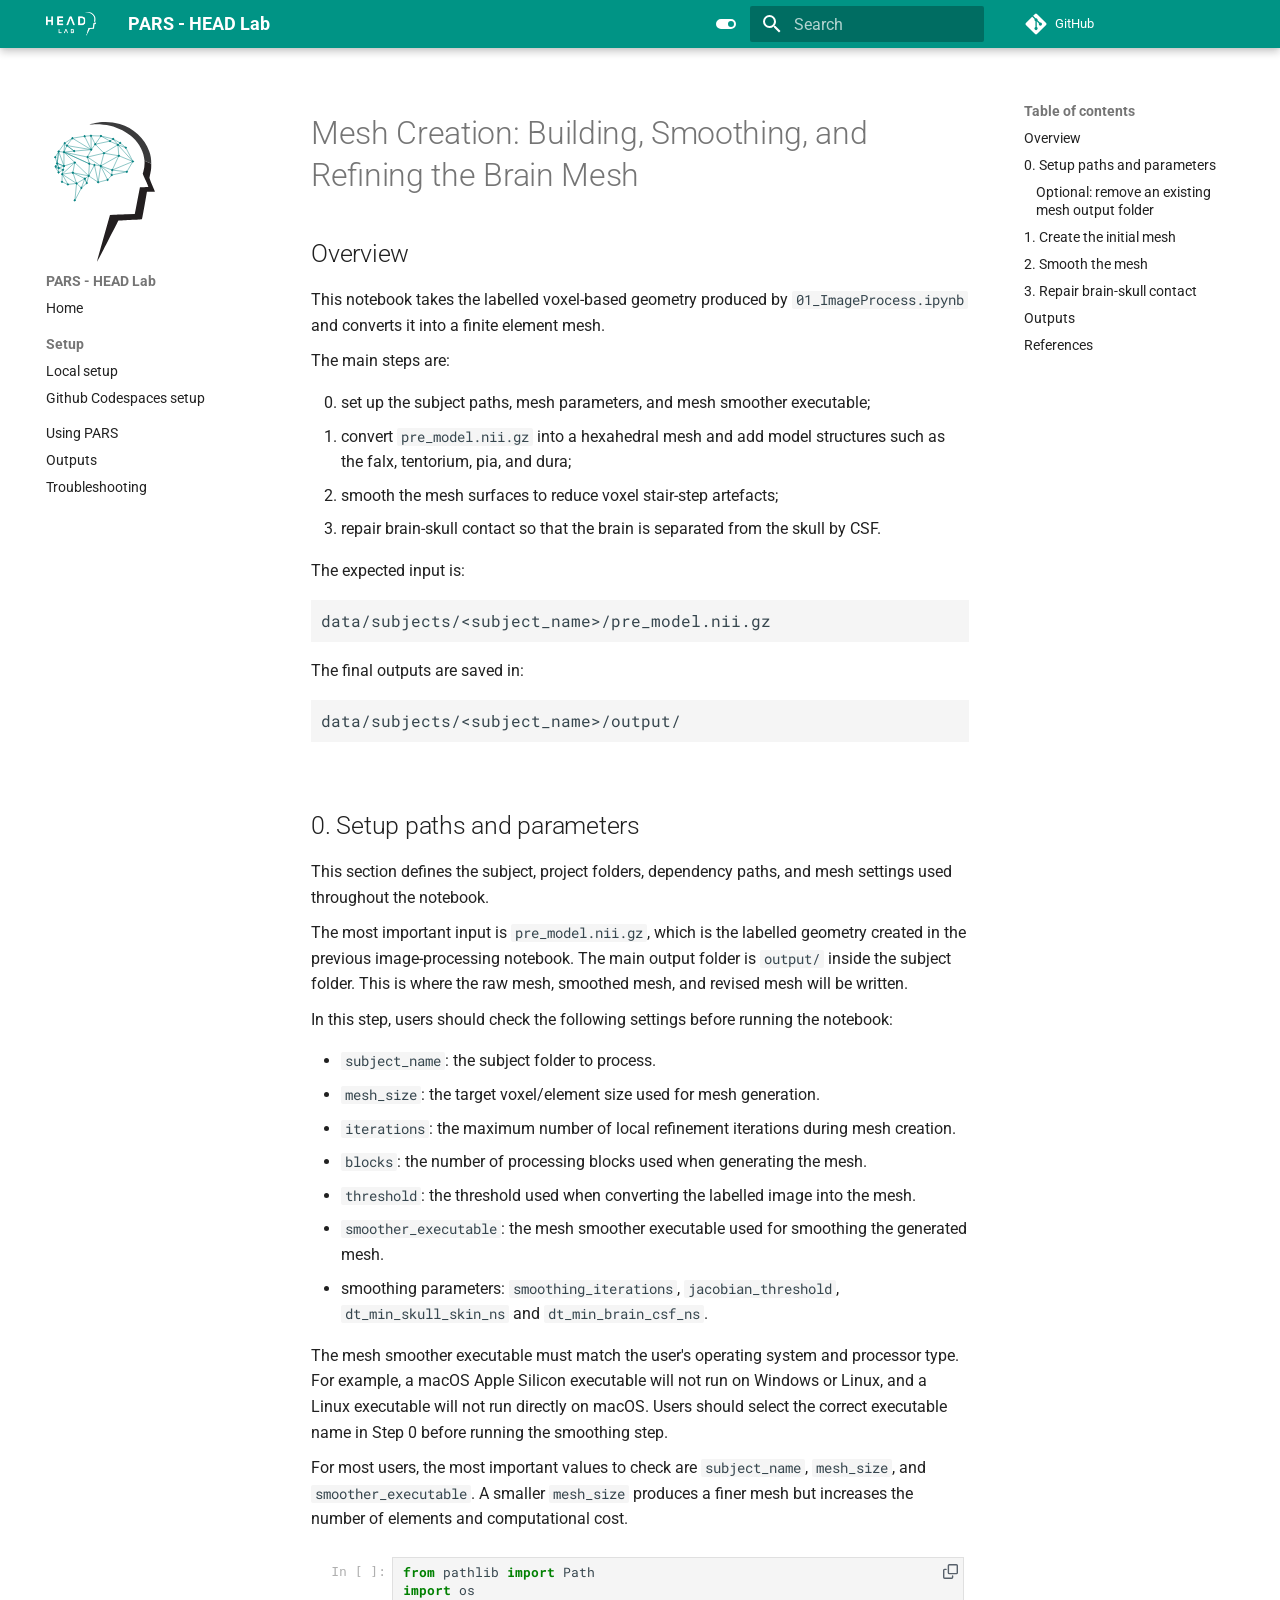
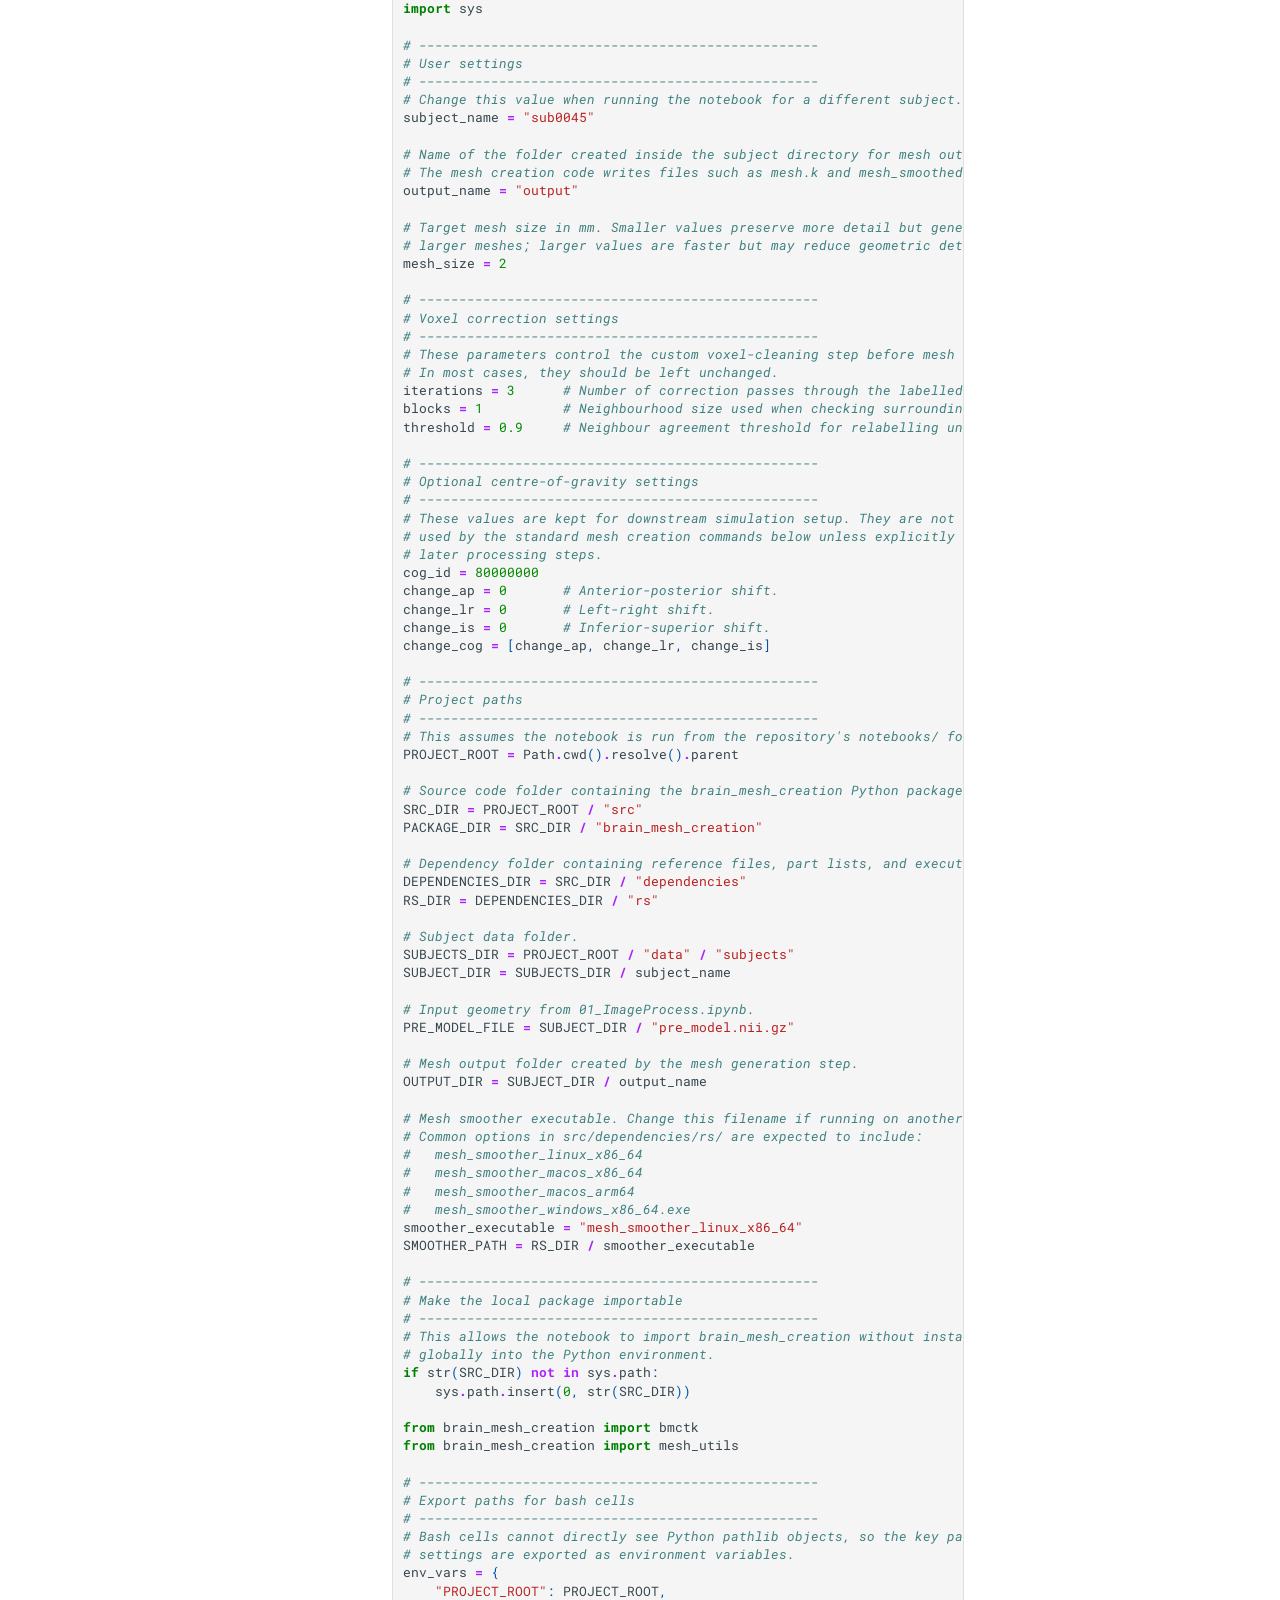
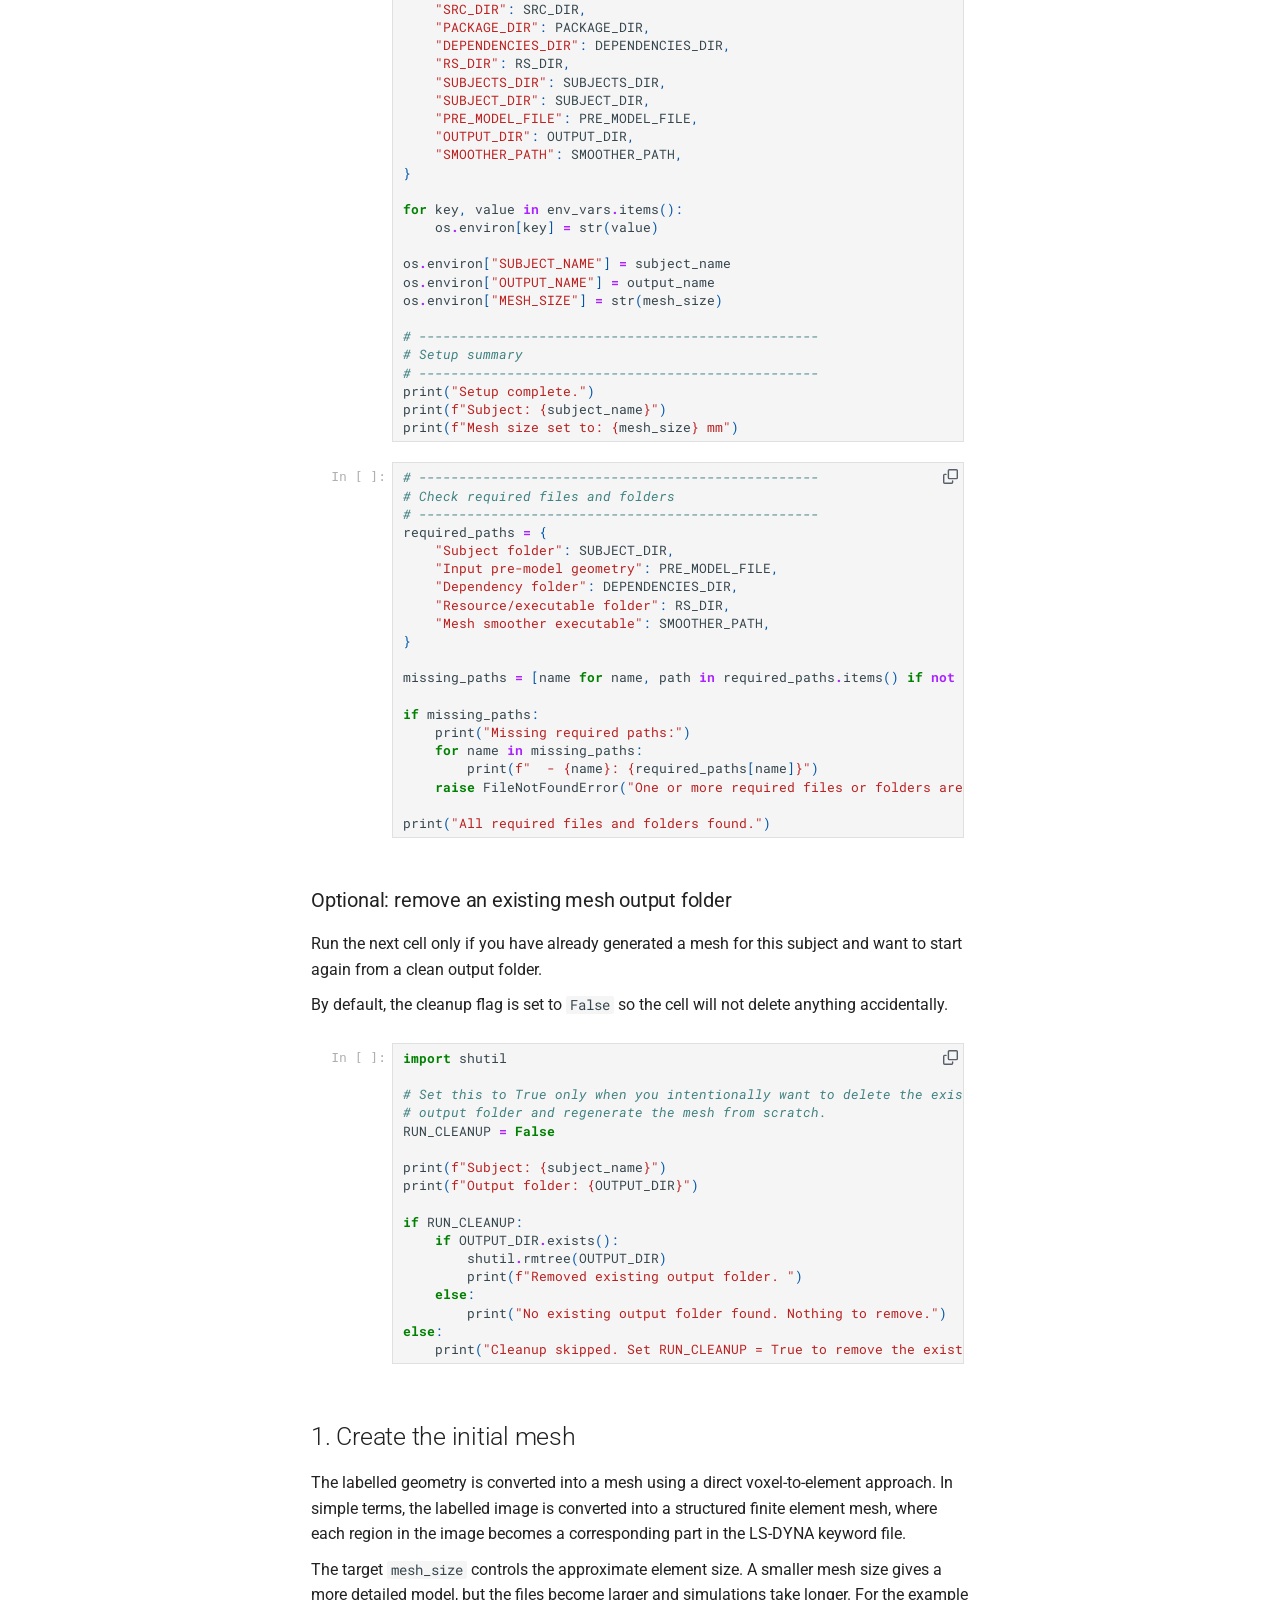
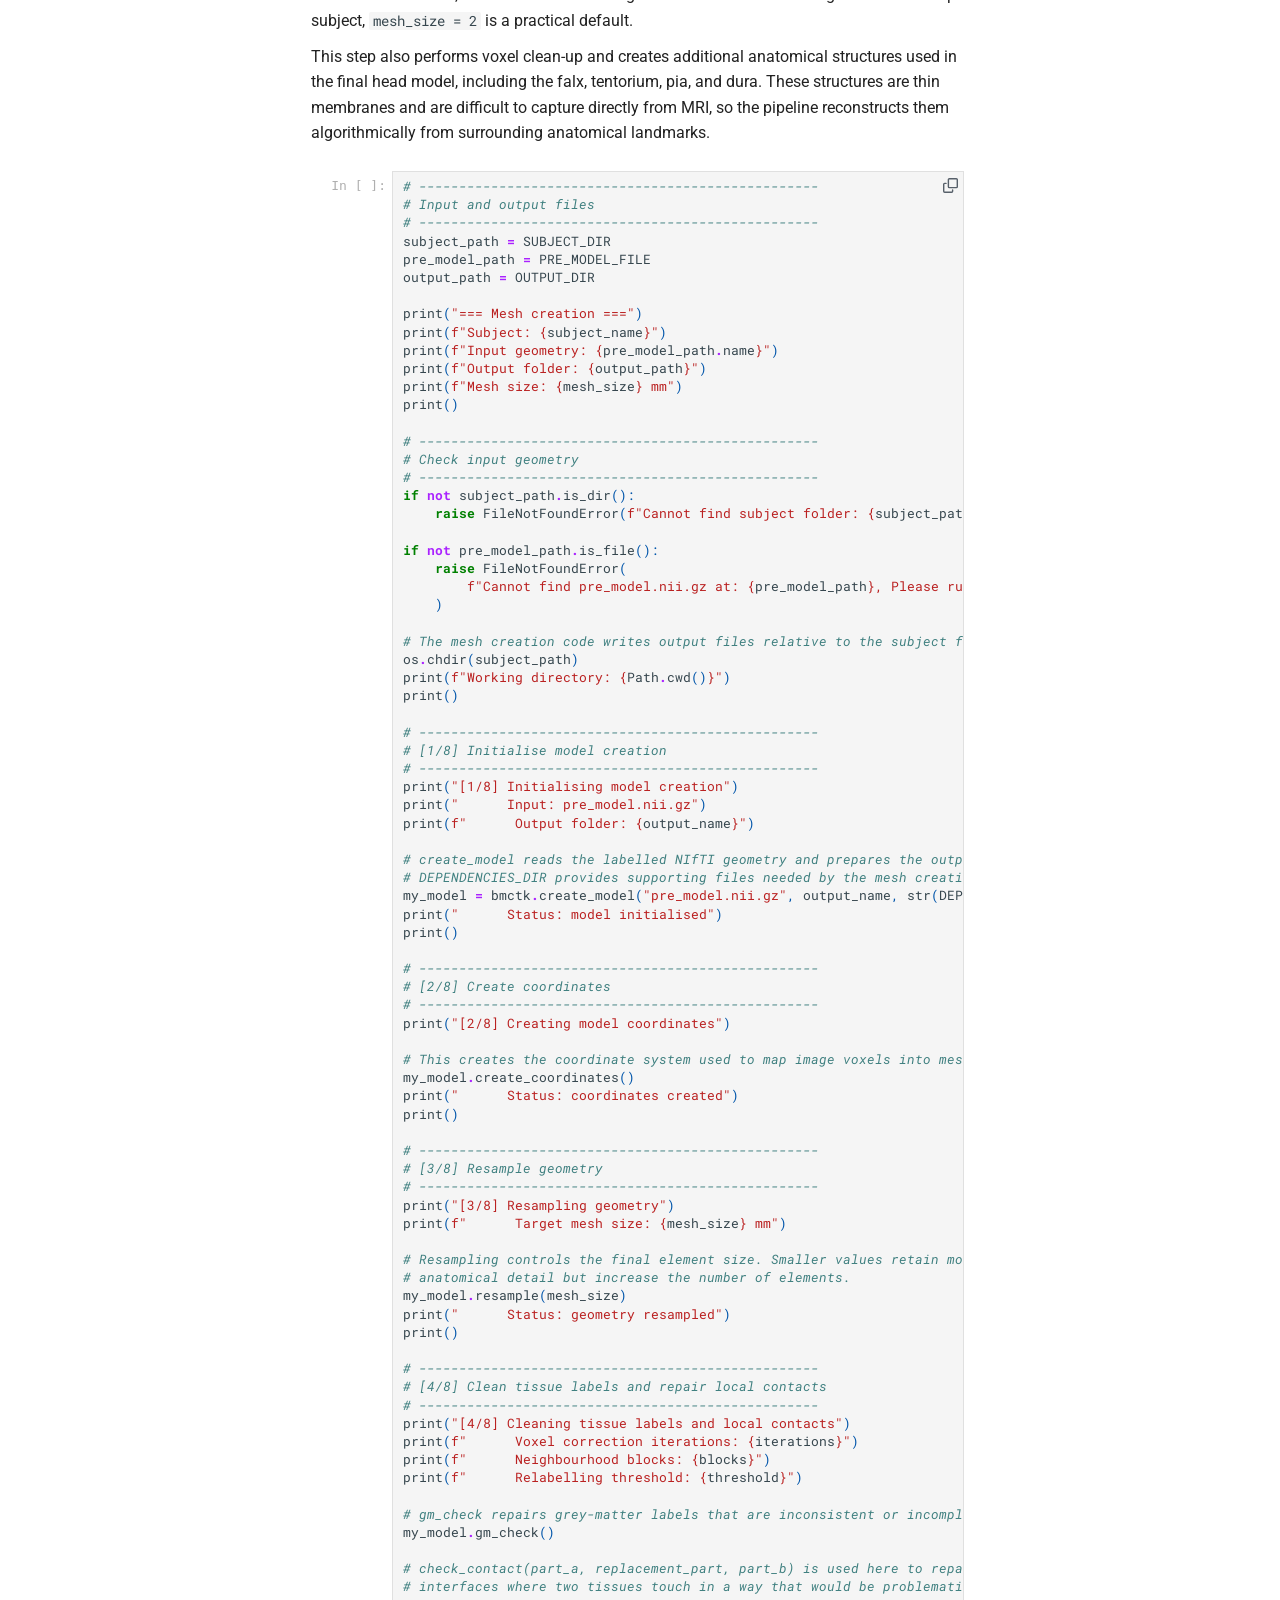
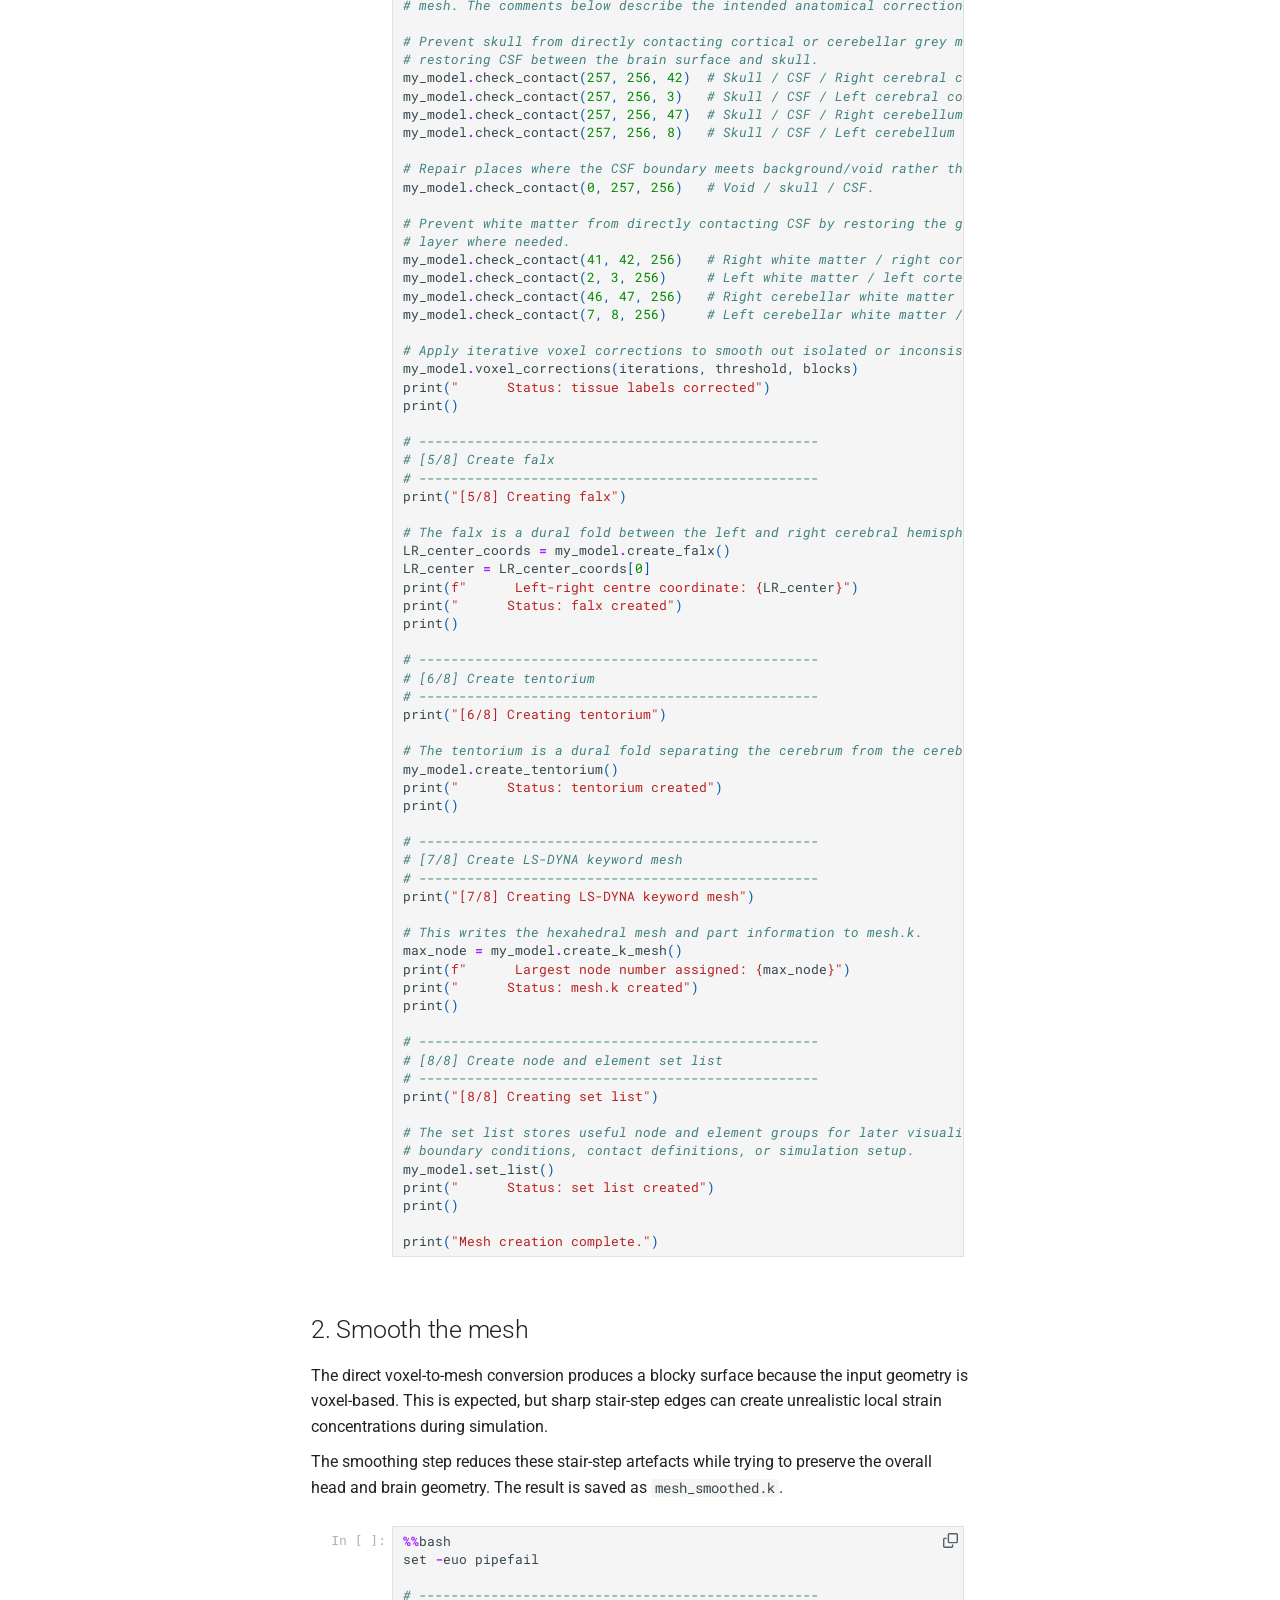
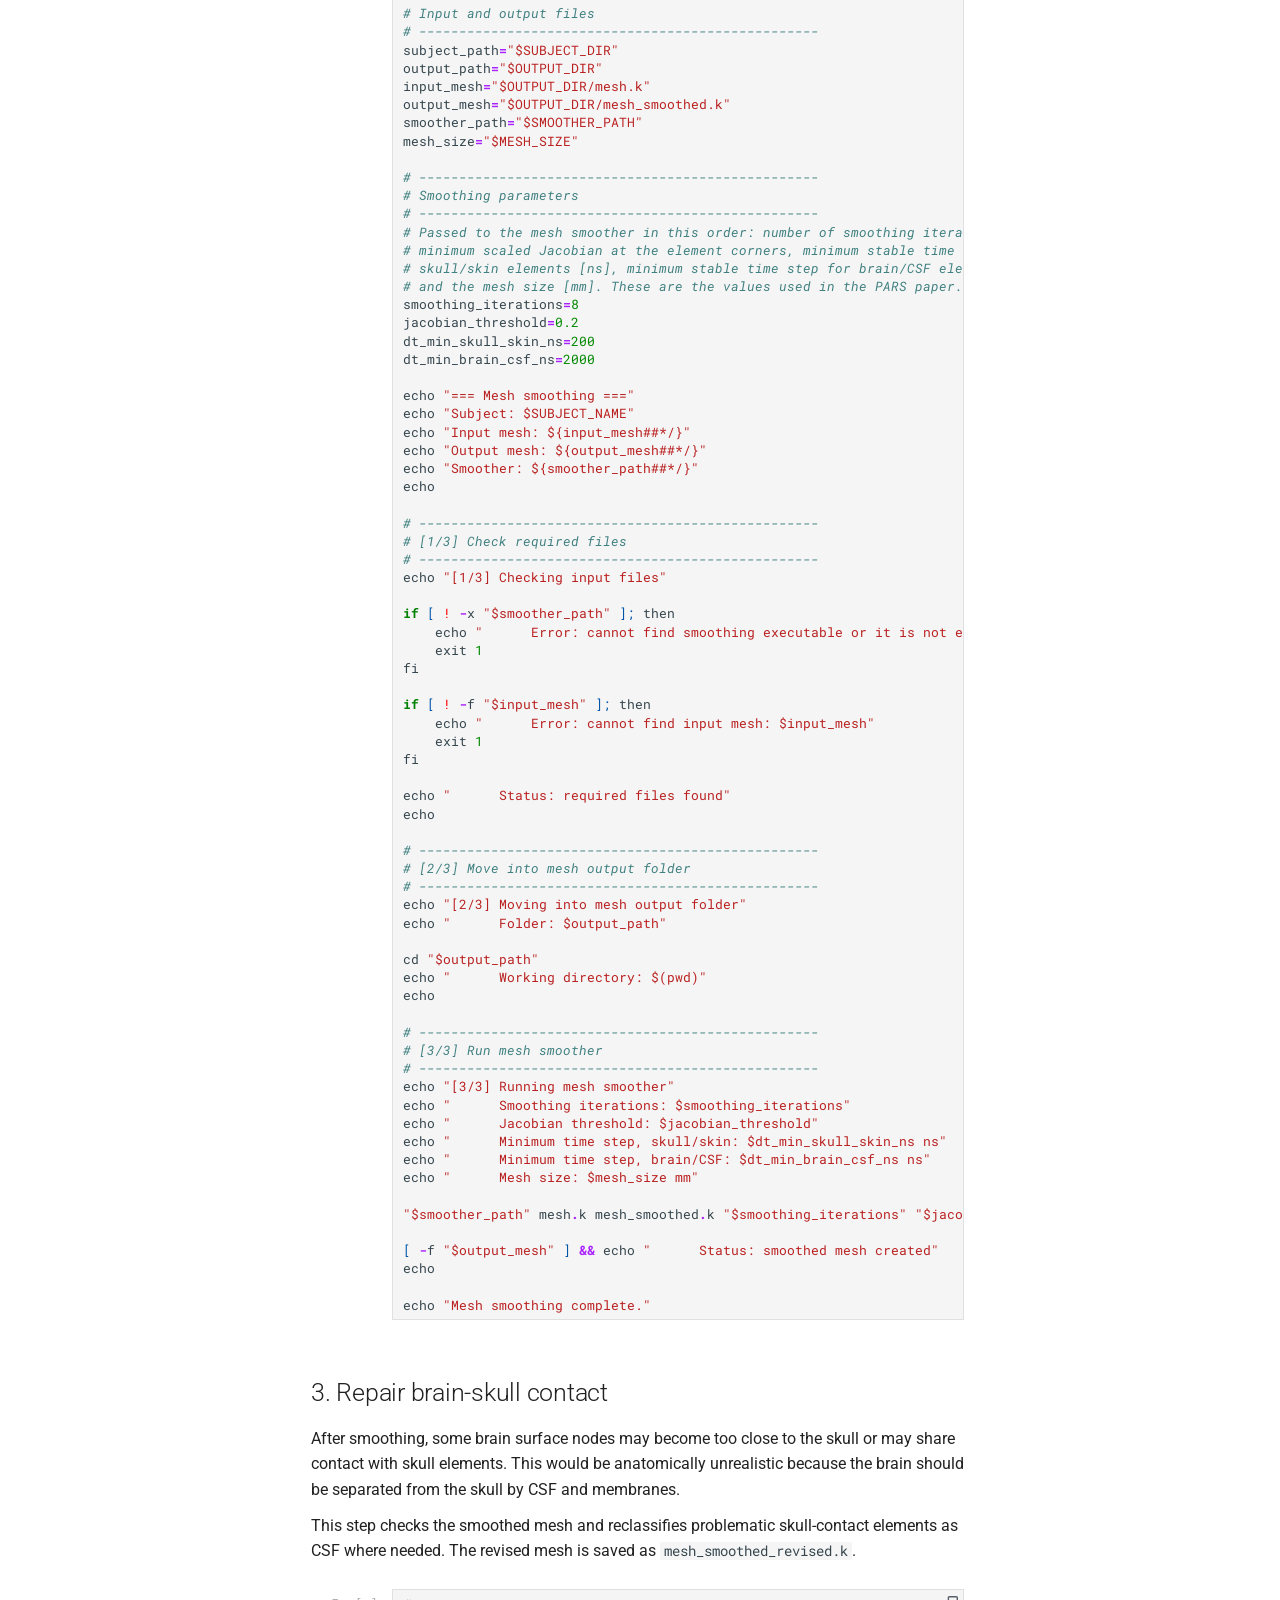
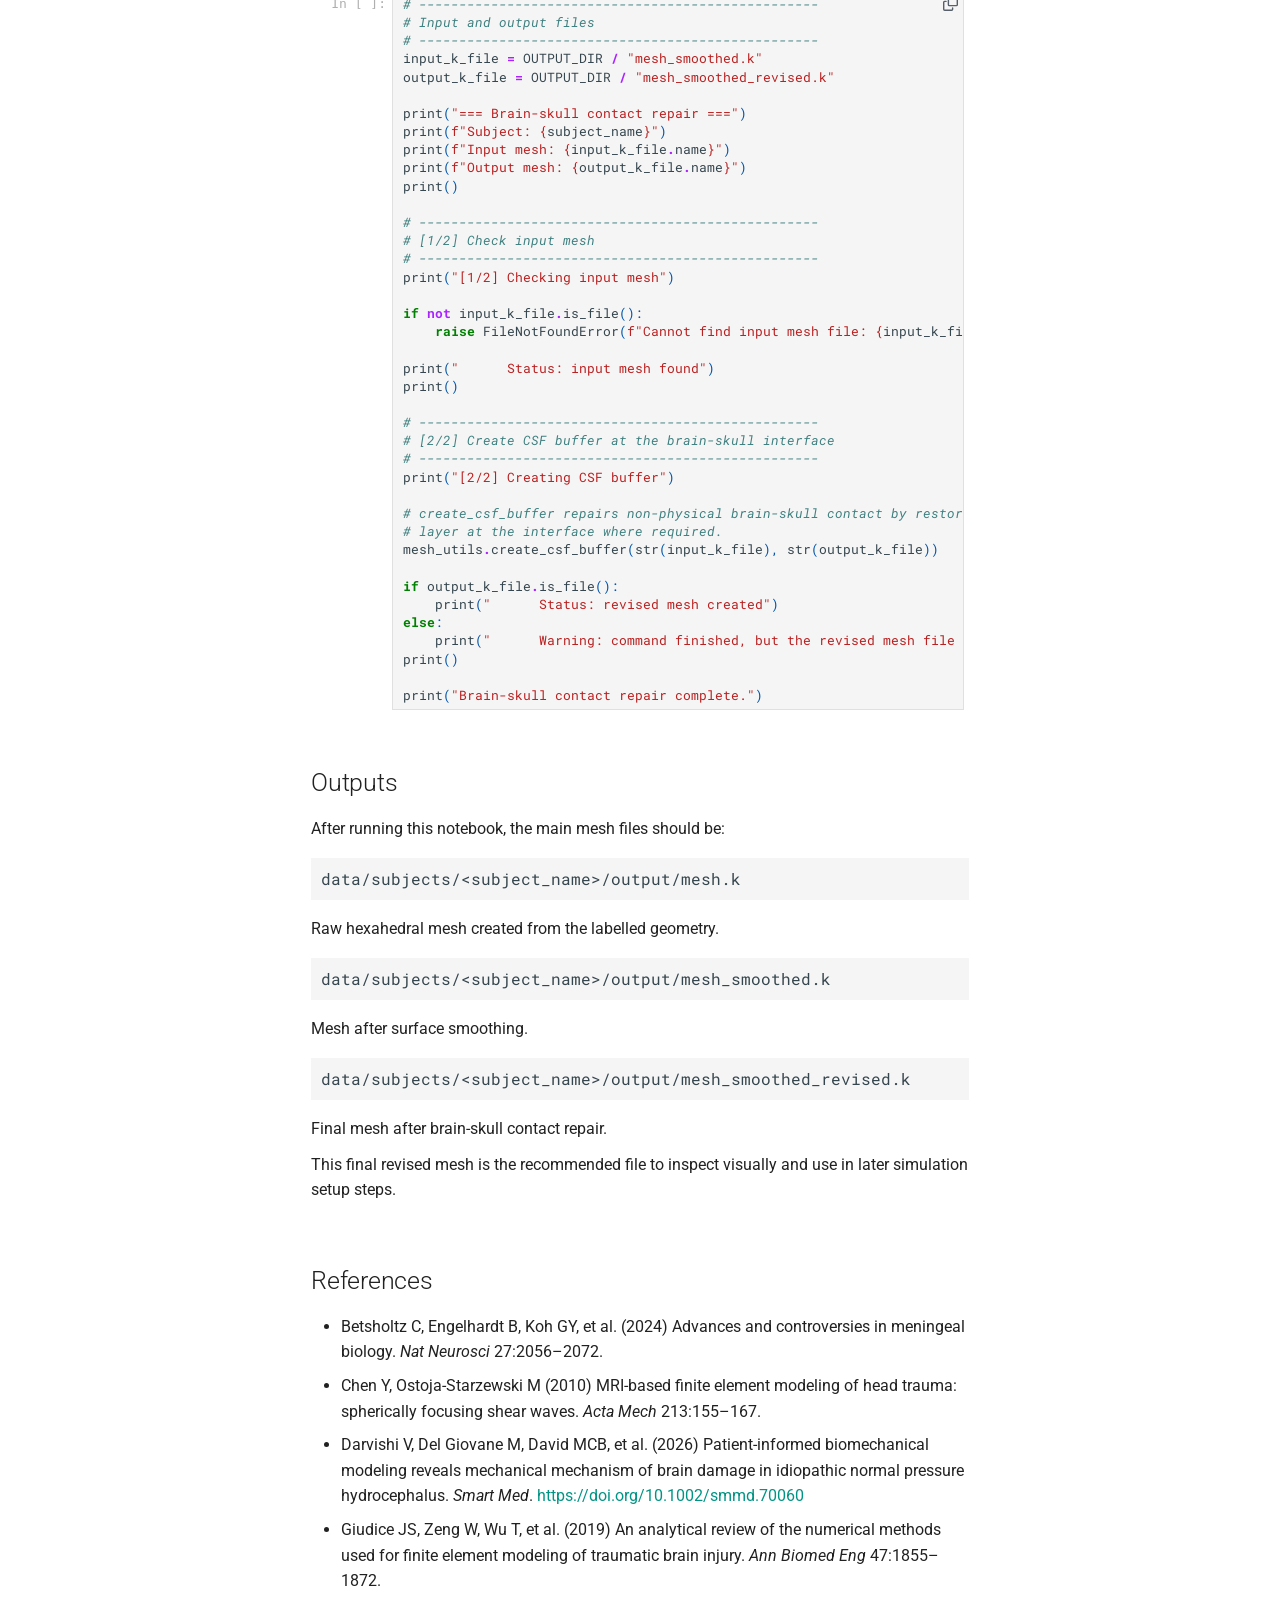
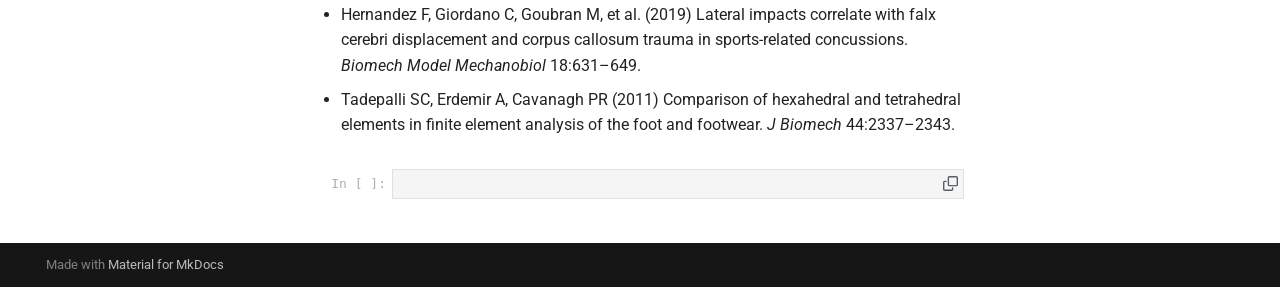
==== commit 50acfb88: "Deployed 15f5867 with MkDocs version: 1.6.1" ====
--- a/02_MeshCreation/index.html
+++ b/02_MeshCreation/index.html
@@ -1277,7 +1277,7 @@
 </div>
 <div class="jp-InputArea jp-Cell-inputArea"><div class="jp-InputPrompt jp-InputArea-prompt">
 </div><div class="jp-RenderedHTMLCommon jp-RenderedMarkdown jp-MarkdownOutput" data-mime-type="text/markdown">
-<h1 id="mesh-creation-building-smoothing-and-refining-the-brain-mesh">Mesh Creation: Building, Smoothing, and Refining the Brain Mesh<a class="anchor-link" href="#mesh-creation-building-smoothing-and-refining-the-brain-mesh">¶</a></h1><h2 id="overview">Overview<a class="anchor-link" href="#overview">¶</a></h2><p>This notebook takes the labelled voxel-based geometry produced by <code>02_ImageProcess.ipynb</code> and converts it into a finite element mesh.</p>
+<h1 id="mesh-creation-building-smoothing-and-refining-the-brain-mesh">Mesh Creation: Building, Smoothing, and Refining the Brain Mesh<a class="anchor-link" href="#mesh-creation-building-smoothing-and-refining-the-brain-mesh">¶</a></h1><h2 id="overview">Overview<a class="anchor-link" href="#overview">¶</a></h2><p>This notebook takes the labelled voxel-based geometry produced by <code>01_ImageProcess.ipynb</code> and converts it into a finite element mesh.</p>
 <p>The main steps are:</p>
 <ol start="0">
 <li>set up the subject paths, mesh parameters, and mesh smoother executable;</li>
@@ -1310,21 +1310,21 @@
 <li><code>iterations</code>: the maximum number of local refinement iterations during mesh creation.</li>
 <li><code>blocks</code>: the number of processing blocks used when generating the mesh.</li>
 <li><code>threshold</code>: the threshold used when converting the labelled image into the mesh.</li>
-<li><code>smoother_name</code>: the mesh smoother executable used for smoothing the generated mesh.</li>
-<li>smoothing parameters such as <code>smoothing_passes</code>, <code>relaxation_factor</code>, <code>surface_iteration_limit</code>, and <code>internal_search_limit</code>.</li>
+<li><code>smoother_executable</code>: the mesh smoother executable used for smoothing the generated mesh.</li>
+<li>smoothing parameters: <code>smoothing_iterations</code>, <code>jacobian_threshold</code>, <code>dt_min_skull_skin_ns</code> and <code>dt_min_brain_csf_ns</code>.</li>
 </ul>
 <p>The mesh smoother executable must match the user's operating system and processor type. For example, a macOS Apple Silicon executable will not run on Windows or Linux, and a Linux executable will not run directly on macOS. Users should select the correct executable name in Step 0 before running the smoothing step.</p>
-<p>For most users, the most important values to check are <code>subject_name</code>, <code>mesh_size</code>, and <code>smoother_name</code>. A smaller <code>mesh_size</code> produces a finer mesh but increases the number of elements and computational cost.</p>
-</div>
-</div>
-</div>
-</div><div class="jp-Cell jp-CodeCell jp-Notebook-cell">
-<div class="jp-Cell jp-CodeCell jp-Notebook-cell" id="cell-id=da8c3522">
+<p>For most users, the most important values to check are <code>subject_name</code>, <code>mesh_size</code>, and <code>smoother_executable</code>. A smaller <code>mesh_size</code> produces a finer mesh but increases the number of elements and computational cost.</p>
+</div>
+</div>
+</div>
+</div><div class="jp-Cell jp-CodeCell jp-Notebook-cell jp-mod-noOutputs">
+<div class="jp-Cell jp-CodeCell jp-Notebook-cell jp-mod-noOutputs" id="cell-id=da8c3522">
 <div class="jp-Cell-inputWrapper" tabindex="0">
 <div class="jp-Collapser jp-InputCollapser jp-Cell-inputCollapser">
 </div>
 <div class="jp-InputArea jp-Cell-inputArea">
-<div class="jp-InputPrompt jp-InputArea-prompt">In [2]:</div><div class="jp-CodeMirrorEditor jp-Editor jp-InputArea-editor" data-type="inline">
+<div class="jp-InputPrompt jp-InputArea-prompt">In [ ]:</div><div class="jp-CodeMirrorEditor jp-Editor jp-InputArea-editor" data-type="inline">
 <div class="CodeMirror cm-s-jupyter">
 <div class="zeroclipboard-container">
 <clipboard-copy ,="" aria-label="Copy to Clipboard" for="cell-1">
@@ -1394,7 +1394,7 @@
 <span class="n">SUBJECTS_DIR</span> <span class="o">=</span> <span class="n">PROJECT_ROOT</span> <span class="o">/</span> <span class="s2">"data"</span> <span class="o">/</span> <span class="s2">"subjects"</span>
 <span class="n">SUBJECT_DIR</span> <span class="o">=</span> <span class="n">SUBJECTS_DIR</span> <span class="o">/</span> <span class="n">subject_name</span>
 
-<span class="c1"># Input geometry from 02_ImageProcess.ipynb.</span>
+<span class="c1"># Input geometry from 01_ImageProcess.ipynb.</span>
 <span class="n">PRE_MODEL_FILE</span> <span class="o">=</span> <span class="n">SUBJECT_DIR</span> <span class="o">/</span> <span class="s2">"pre_model.nii.gz"</span>
 
 <span class="c1"># Mesh output folder created by the mesh generation step.</span>
@@ -1406,7 +1406,7 @@
 <span class="c1">#   mesh_smoother_macos_x86_64</span>
 <span class="c1">#   mesh_smoother_macos_arm64</span>
 <span class="c1">#   mesh_smoother_windows_x86_64.exe</span>
-<span class="n">smoother_executable</span> <span class="o">=</span> <span class="s2">"mesh_smoother_macos_arm64"</span>
+<span class="n">smoother_executable</span> <span class="o">=</span> <span class="s2">"mesh_smoother_linux_x86_64"</span>
 <span class="n">SMOOTHER_PATH</span> <span class="o">=</span> <span class="n">RS_DIR</span> <span class="o">/</span> <span class="n">smoother_executable</span>
 
 <span class="c1"># --------------------------------------------------</span>
@@ -1509,7 +1509,7 @@
 SUBJECTS_DIR = PROJECT_ROOT / "data" / "subjects"
 SUBJECT_DIR = SUBJECTS_DIR / subject_name
 
-# Input geometry from 02_ImageProcess.ipynb.
+# Input geometry from 01_ImageProcess.ipynb.
 PRE_MODEL_FILE = SUBJECT_DIR / "pre_model.nii.gz"
 
 # Mesh output folder created by the mesh generation step.
@@ -1521,7 +1521,7 @@
 #   mesh_smoother_macos_x86_64
 #   mesh_smoother_macos_arm64
 #   mesh_smoother_windows_x86_64.exe
-smoother_executable = "mesh_smoother_macos_arm64"
+smoother_executable = "mesh_smoother_linux_x86_64"
 SMOOTHER_PATH = RS_DIR / smoother_executable
 
 # --------------------------------------------------
@@ -1570,29 +1570,14 @@
 </div>
 </div>
 </div>
-<div class="jp-Cell-outputWrapper">
-<div class="jp-Collapser jp-OutputCollapser jp-Cell-outputCollapser">
-</div>
-<div class="jp-OutputArea jp-Cell-outputArea">
-<div class="jp-OutputArea-child">
-<div class="jp-OutputPrompt jp-OutputArea-prompt"></div>
-<div class="jp-RenderedText jp-OutputArea-output" data-mime-type="text/plain" tabindex="0">
-<pre>Setup complete.
-Subject: sub0045
-Mesh size set to: 2 mm
-</pre>
-</div>
-</div>
-</div>
-</div>
-</div>
-</div><div class="jp-Cell jp-CodeCell jp-Notebook-cell">
-<div class="jp-Cell jp-CodeCell jp-Notebook-cell" id="cell-id=789707fc">
+</div>
+</div><div class="jp-Cell jp-CodeCell jp-Notebook-cell jp-mod-noOutputs">
+<div class="jp-Cell jp-CodeCell jp-Notebook-cell jp-mod-noOutputs" id="cell-id=789707fc">
 <div class="jp-Cell-inputWrapper" tabindex="0">
 <div class="jp-Collapser jp-InputCollapser jp-Cell-inputCollapser">
 </div>
 <div class="jp-InputArea jp-Cell-inputArea">
-<div class="jp-InputPrompt jp-InputArea-prompt">In [3]:</div><div class="jp-CodeMirrorEditor jp-Editor jp-InputArea-editor" data-type="inline">
+<div class="jp-InputPrompt jp-InputArea-prompt">In [ ]:</div><div class="jp-CodeMirrorEditor jp-Editor jp-InputArea-editor" data-type="inline">
 <div class="CodeMirror cm-s-jupyter">
 <div class="zeroclipboard-container">
 <clipboard-copy ,="" aria-label="Copy to Clipboard" for="cell-2">
@@ -1650,19 +1635,6 @@
 </div>
 </div>
 </div>
-<div class="jp-Cell-outputWrapper">
-<div class="jp-Collapser jp-OutputCollapser jp-Cell-outputCollapser">
-</div>
-<div class="jp-OutputArea jp-Cell-outputArea">
-<div class="jp-OutputArea-child">
-<div class="jp-OutputPrompt jp-OutputArea-prompt"></div>
-<div class="jp-RenderedText jp-OutputArea-output" data-mime-type="text/plain" tabindex="0">
-<pre>All required files and folders found.
-</pre>
-</div>
-</div>
-</div>
-</div>
 </div>
 </div>
 <div class="jp-Cell jp-MarkdownCell jp-Notebook-cell" id="cell-id=ca4c3b56">
@@ -1676,13 +1648,13 @@
 </div>
 </div>
 </div>
-</div><div class="jp-Cell jp-CodeCell jp-Notebook-cell">
-<div class="jp-Cell jp-CodeCell jp-Notebook-cell" id="cell-id=9a96740d">
+</div><div class="jp-Cell jp-CodeCell jp-Notebook-cell jp-mod-noOutputs">
+<div class="jp-Cell jp-CodeCell jp-Notebook-cell jp-mod-noOutputs" id="cell-id=9a96740d">
 <div class="jp-Cell-inputWrapper" tabindex="0">
 <div class="jp-Collapser jp-InputCollapser jp-Cell-inputCollapser">
 </div>
 <div class="jp-InputArea jp-Cell-inputArea">
-<div class="jp-InputPrompt jp-InputArea-prompt">In [5]:</div><div class="jp-CodeMirrorEditor jp-Editor jp-InputArea-editor" data-type="inline">
+<div class="jp-InputPrompt jp-InputArea-prompt">In [ ]:</div><div class="jp-CodeMirrorEditor jp-Editor jp-InputArea-editor" data-type="inline">
 <div class="CodeMirror cm-s-jupyter">
 <div class="zeroclipboard-container">
 <clipboard-copy ,="" aria-label="Copy to Clipboard" for="cell-3">
@@ -1734,21 +1706,6 @@
 </div>
 </div>
 </div>
-<div class="jp-Cell-outputWrapper">
-<div class="jp-Collapser jp-OutputCollapser jp-Cell-outputCollapser">
-</div>
-<div class="jp-OutputArea jp-Cell-outputArea">
-<div class="jp-OutputArea-child">
-<div class="jp-OutputPrompt jp-OutputArea-prompt"></div>
-<div class="jp-RenderedText jp-OutputArea-output" data-mime-type="text/plain" tabindex="0">
-<pre>Subject: sub0045
-Output folder: /Users/yc4421/Library/CloudStorage/Box-Box/GTA/ReCoDE_BrainMesh/ReCoDE-brain-mesh-creation/data/subjects/sub0045/output
-No existing output folder found. Nothing to remove.
-</pre>
-</div>
-</div>
-</div>
-</div>
 </div>
 </div>
 <div class="jp-Cell jp-MarkdownCell jp-Notebook-cell" id="cell-id=e7d7fbab">
@@ -1763,13 +1720,13 @@
 </div>
 </div>
 </div>
-</div><div class="jp-Cell jp-CodeCell jp-Notebook-cell">
-<div class="jp-Cell jp-CodeCell jp-Notebook-cell" id="cell-id=46d282a9">
+</div><div class="jp-Cell jp-CodeCell jp-Notebook-cell jp-mod-noOutputs">
+<div class="jp-Cell jp-CodeCell jp-Notebook-cell jp-mod-noOutputs" id="cell-id=46d282a9">
 <div class="jp-Cell-inputWrapper" tabindex="0">
 <div class="jp-Collapser jp-InputCollapser jp-Cell-inputCollapser">
 </div>
 <div class="jp-InputArea jp-Cell-inputArea">
-<div class="jp-InputPrompt jp-InputArea-prompt">In [8]:</div><div class="jp-CodeMirrorEditor jp-Editor jp-InputArea-editor" data-type="inline">
+<div class="jp-InputPrompt jp-InputArea-prompt">In [ ]:</div><div class="jp-CodeMirrorEditor jp-Editor jp-InputArea-editor" data-type="inline">
 <div class="CodeMirror cm-s-jupyter">
 <div class="zeroclipboard-container">
 <clipboard-copy ,="" aria-label="Copy to Clipboard" for="cell-4">
@@ -1804,7 +1761,7 @@
 
 <span class="k">if</span> <span class="ow">not</span> <span class="n">pre_model_path</span><span class="o">.</span><span class="n">is_file</span><span class="p">():</span>
     <span class="k">raise</span> <span class="ne">FileNotFoundError</span><span class="p">(</span>
-        <span class="sa">f</span><span class="s2">"Cannot find pre_model.nii.gz at: </span><span class="si">{</span><span class="n">pre_model_path</span><span class="si">}</span><span class="s2">, Please run 02_ImageProcess.ipynb first to generate the pre-model geometry."</span>
+        <span class="sa">f</span><span class="s2">"Cannot find pre_model.nii.gz at: </span><span class="si">{</span><span class="n">pre_model_path</span><span class="si">}</span><span class="s2">, Please run 01_ImageProcess.ipynb first to generate the pre-model geometry."</span>
     <span class="p">)</span>
 
 <span class="c1"># The mesh creation code writes output files relative to the subject folder.</span>
@@ -1952,7 +1909,7 @@
 
 if not pre_model_path.is_file():
     raise FileNotFoundError(
-        f"Cannot find pre_model.nii.gz at: {pre_model_path}, Please run 02_ImageProcess.ipynb first to generate the pre-model geometry."
+        f"Cannot find pre_model.nii.gz at: {pre_model_path}, Please run 01_ImageProcess.ipynb first to generate the pre-model geometry."
     )
 
 # The mesh creation code writes output files relative to the subject folder.
@@ -2081,87 +2038,6 @@
 </div>
 </div>
 </div>
-<div class="jp-Cell-outputWrapper">
-<div class="jp-Collapser jp-OutputCollapser jp-Cell-outputCollapser">
-</div>
-<div class="jp-OutputArea jp-Cell-outputArea">
-<div class="jp-OutputArea-child">
-<div class="jp-OutputPrompt jp-OutputArea-prompt"></div>
-<div class="jp-RenderedText jp-OutputArea-output" data-mime-type="text/plain" tabindex="0">
-<pre>=== Mesh creation ===
-Subject: sub0045
-Input geometry: pre_model.nii.gz
-Output folder: /Users/yc4421/Library/CloudStorage/Box-Box/GTA/ReCoDE_BrainMesh/ReCoDE-brain-mesh-creation/data/subjects/sub0045/output
-Mesh size: 2 mm
-
-Working directory: /Users/yc4421/Library/CloudStorage/Box-Box/GTA/ReCoDE_BrainMesh/ReCoDE-brain-mesh-creation/data/subjects/sub0045
-
-[1/8] Initialising model creation
-      Input: pre_model.nii.gz
-      Output folder: output
-Reading brain data... 
-      Status: model initialised
-
-[2/8] Creating model coordinates
-      Status: coordinates created
-
-[3/8] Resampling geometry
-      Target mesh size: 2 mm
-      Status: geometry resampled
-
-[4/8] Cleaning tissue labels and local contacts
-      Voxel correction iterations: 3
-      Neighbourhood blocks: 1
-      Relabelling threshold: 0.9
-Assigning missing brain matter to grey matter and brain stem... 
-Number of missing voxels: 1033
-Number of missing voxels: 887
-Number of missing voxels: 847
-Number of missing voxels: 833
-Number of missing voxels: 827
-Number of missing voxels: 822
-Number of missing voxels: 822
-Assigning remaining voxels... 
-Number of missing voxels: 0
-Voxel correction: 
-Iteration 1
-Values changed: 112
-
-Voxel correction: 
-Iteration 2
-Values changed: 2
-
-Voxel correction: 
-Iteration 3
-Values changed: 0
-
-      Status: tissue labels corrected
-
-[5/8] Creating falx
-Falx location voxel: 45.51285702016037
-Falx location scanner: 0.025714040320735876
-      Left-right centre coordinate: 0.025714040320735876
-      Status: falx created
-
-[6/8] Creating tentorium
-      Status: tentorium created
-
-[7/8] Creating LS-DYNA keyword mesh
-Reading nodal coordinates... 
-Assigning element nodes... 
-Writting K file...
-      Largest node number assigned: 2964944
-      Status: mesh.k created
-
-[8/8] Creating set list
-      Status: set list created
-
-Mesh creation complete.
-</pre>
-</div>
-</div>
-</div>
-</div>
 </div>
 </div>
 <div class="jp-Cell jp-MarkdownCell jp-Notebook-cell" id="cell-id=9009d00c">
@@ -2175,13 +2051,13 @@
 </div>
 </div>
 </div>
-</div><div class="jp-Cell jp-CodeCell jp-Notebook-cell">
-<div class="jp-Cell jp-CodeCell jp-Notebook-cell" id="cell-id=d5f790d2">
+</div><div class="jp-Cell jp-CodeCell jp-Notebook-cell jp-mod-noOutputs">
+<div class="jp-Cell jp-CodeCell jp-Notebook-cell jp-mod-noOutputs" id="cell-id=d5f790d2">
 <div class="jp-Cell-inputWrapper" tabindex="0">
 <div class="jp-Collapser jp-InputCollapser jp-Cell-inputCollapser">
 </div>
 <div class="jp-InputArea jp-Cell-inputArea">
-<div class="jp-InputPrompt jp-InputArea-prompt">In [10]:</div><div class="jp-CodeMirrorEditor jp-Editor jp-InputArea-editor" data-type="inline">
+<div class="jp-InputPrompt jp-InputArea-prompt">In [ ]:</div><div class="jp-CodeMirrorEditor jp-Editor jp-InputArea-editor" data-type="inline">
 <div class="CodeMirror cm-s-jupyter">
 <div class="zeroclipboard-container">
 <clipboard-copy ,="" aria-label="Copy to Clipboard" for="cell-5">
@@ -2210,14 +2086,14 @@
 <span class="c1"># --------------------------------------------------</span>
 <span class="c1"># Smoothing parameters</span>
 <span class="c1"># --------------------------------------------------</span>
-<span class="c1"># These values are passed directly to the mesh_smoother executable.</span>
-<span class="c1"># They control the smoothing strength, internal iteration/search limits, and</span>
-<span class="c1"># the mesh-size setting used when checking the smoothed geometry. These defaults</span>
-<span class="c1"># are the standard values used in this pipeline.</span>
-<span class="n">smoothing_passes</span><span class="o">=</span><span class="mi">8</span>
-<span class="n">relaxation_factor</span><span class="o">=</span><span class="mf">0.2</span>
-<span class="n">surface_iteration_limit</span><span class="o">=</span><span class="mi">200</span>
-<span class="n">internal_search_limit</span><span class="o">=</span><span class="mi">2000</span>
+<span class="c1"># Passed to the mesh smoother in this order: number of smoothing iterations,</span>
+<span class="c1"># minimum scaled Jacobian at the element corners, minimum stable time step for</span>
+<span class="c1"># skull/skin elements [ns], minimum stable time step for brain/CSF elements [ns],</span>
+<span class="c1"># and the mesh size [mm]. These are the values used in the PARS paper.</span>
+<span class="n">smoothing_iterations</span><span class="o">=</span><span class="mi">8</span>
+<span class="n">jacobian_threshold</span><span class="o">=</span><span class="mf">0.2</span>
+<span class="n">dt_min_skull_skin_ns</span><span class="o">=</span><span class="mi">200</span>
+<span class="n">dt_min_brain_csf_ns</span><span class="o">=</span><span class="mi">2000</span>
 
 <span class="n">echo</span> <span class="s2">"=== Mesh smoothing ==="</span>
 <span class="n">echo</span> <span class="s2">"Subject: $SUBJECT_NAME"</span>
@@ -2258,13 +2134,13 @@
 <span class="c1"># [3/3] Run mesh smoother</span>
 <span class="c1"># --------------------------------------------------</span>
 <span class="n">echo</span> <span class="s2">"[3/3] Running mesh smoother"</span>
-<span class="n">echo</span> <span class="s2">"      Smoothing passes: $smoothing_passes"</span>
-<span class="n">echo</span> <span class="s2">"      Relaxation factor: $relaxation_factor"</span>
-<span class="n">echo</span> <span class="s2">"      Surface iteration limit: $surface_iteration_limit"</span>
-<span class="n">echo</span> <span class="s2">"      Internal search limit: $internal_search_limit"</span>
+<span class="n">echo</span> <span class="s2">"      Smoothing iterations: $smoothing_iterations"</span>
+<span class="n">echo</span> <span class="s2">"      Jacobian threshold: $jacobian_threshold"</span>
+<span class="n">echo</span> <span class="s2">"      Minimum time step, skull/skin: $dt_min_skull_skin_ns ns"</span>
+<span class="n">echo</span> <span class="s2">"      Minimum time step, brain/CSF: $dt_min_brain_csf_ns ns"</span>
 <span class="n">echo</span> <span class="s2">"      Mesh size: $mesh_size mm"</span>
 
-<span class="s2">"$smoother_path"</span> <span class="n">mesh</span><span class="o">.</span><span class="n">k</span> <span class="n">mesh_smoothed</span><span class="o">.</span><span class="n">k</span> <span class="s2">"$smoothing_passes"</span> <span class="s2">"$relaxation_factor"</span> <span class="s2">"$surface_iteration_limit"</span> <span class="s2">"$internal_search_limit"</span> <span class="s2">"$mesh_size"</span>
+<span class="s2">"$smoother_path"</span> <span class="n">mesh</span><span class="o">.</span><span class="n">k</span> <span class="n">mesh_smoothed</span><span class="o">.</span><span class="n">k</span> <span class="s2">"$smoothing_iterations"</span> <span class="s2">"$jacobian_threshold"</span> <span class="s2">"$dt_min_skull_skin_ns"</span> <span class="s2">"$dt_min_brain_csf_ns"</span> <span class="s2">"$mesh_size"</span>
 
 <span class="p">[</span> <span class="o">-</span><span class="n">f</span> <span class="s2">"$output_mesh"</span> <span class="p">]</span> <span class="o">&amp;&amp;</span> <span class="n">echo</span> <span class="s2">"      Status: smoothed mesh created"</span>
 <span class="n">echo</span>
@@ -2287,14 +2163,14 @@
 # --------------------------------------------------
 # Smoothing parameters
 # --------------------------------------------------
-# These values are passed directly to the mesh_smoother executable.
-# They control the smoothing strength, internal iteration/search limits, and
-# the mesh-size setting used when checking the smoothed geometry. These defaults
-# are the standard values used in this pipeline.
-smoothing_passes=8
-relaxation_factor=0.2
-surface_iteration_limit=200
-internal_search_limit=2000
+# Passed to the mesh smoother in this order: number of smoothing iterations,
+# minimum scaled Jacobian at the element corners, minimum stable time step for
+# skull/skin elements [ns], minimum stable time step for brain/CSF elements [ns],
+# and the mesh size [mm]. These are the values used in the PARS paper.
+smoothing_iterations=8
+jacobian_threshold=0.2
+dt_min_skull_skin_ns=200
+dt_min_brain_csf_ns=2000
 
 echo "=== Mesh smoothing ==="
 echo "Subject: $SUBJECT_NAME"
@@ -2335,108 +2211,18 @@
 # [3/3] Run mesh smoother
 # --------------------------------------------------
 echo "[3/3] Running mesh smoother"
-echo "      Smoothing passes: $smoothing_passes"
-echo "      Relaxation factor: $relaxation_factor"
-echo "      Surface iteration limit: $surface_iteration_limit"
-echo "      Internal search limit: $internal_search_limit"
+echo "      Smoothing iterations: $smoothing_iterations"
+echo "      Jacobian threshold: $jacobian_threshold"
+echo "      Minimum time step, skull/skin: $dt_min_skull_skin_ns ns"
+echo "      Minimum time step, brain/CSF: $dt_min_brain_csf_ns ns"
 echo "      Mesh size: $mesh_size mm"
 
-"$smoother_path" mesh.k mesh_smoothed.k "$smoothing_passes" "$relaxation_factor" "$surface_iteration_limit" "$internal_search_limit" "$mesh_size"
+"$smoother_path" mesh.k mesh_smoothed.k "$smoothing_iterations" "$jacobian_threshold" "$dt_min_skull_skin_ns" "$dt_min_brain_csf_ns" "$mesh_size"
 
 [ -f "$output_mesh" ] &amp;&amp; echo "      Status: smoothed mesh created"
 echo
 
 echo "Mesh smoothing complete."</div>
-</div>
-</div>
-</div>
-</div>
-<div class="jp-Cell-outputWrapper">
-<div class="jp-Collapser jp-OutputCollapser jp-Cell-outputCollapser">
-</div>
-<div class="jp-OutputArea jp-Cell-outputArea">
-<div class="jp-OutputArea-child">
-<div class="jp-OutputPrompt jp-OutputArea-prompt"></div>
-<div class="jp-RenderedText jp-OutputArea-output" data-mime-type="text/plain" tabindex="0">
-<pre>=== Mesh smoothing ===
-Subject: sub0045
-Input mesh: mesh.k
-Output mesh: mesh_smoothed.k
-Smoother: mesh_smoother_macos_arm64
-
-[1/3] Checking input files
-      Status: required files found
-
-[2/3] Moving into mesh output folder
-      Folder: /Users/yc4421/Library/CloudStorage/Box-Box/GTA/ReCoDE_BrainMesh/ReCoDE-brain-mesh-creation/data/subjects/sub0045/output
-      Working directory: /Users/yc4421/Library/CloudStorage/Box-Box/GTA/ReCoDE_BrainMesh/ReCoDE-brain-mesh-creation/data/subjects/sub0045/output
-
-[3/3] Running mesh smoother
-      Smoothing passes: 8
-      Relaxation factor: 0.2
-      Surface iteration limit: 200
-      Internal search limit: 2000
-      Mesh size: 2 mm
-Dilatational wave speed [m/s] in: 
-skin * cortical bone * diploe * CSF * brain * Falx * Tentorium * pia matter *
-206.475 * 2873.84 * 1755.82 * 154.94 * 220.481 * 188.383 * 0 * 
-Reading the input file ...
-
-Number of solid elements: 370618
-Number of shell elements: 87485
-Number of nodes: 389919
-Largest node number: 2964944
-
-Reading the input file finished.
-
-Node classification and neighbour listing ...
-
-End of classification and neighbour listing.
-
-Applying the smoothing filter ...
-
-1 iterations done.
-Minimum Jacobian (at element centre): 0.5904
-Minimum characteristic length (2D - 3D): 1.48568 - 1.3608
-Minimum time step: 0.000521809
-2 iterations done.
-Minimum Jacobian (at element centre): 0.353085
-Minimum characteristic length (2D - 3D): 1.17299 - 0.991604
-Minimum time step: 0.000413412
-3 iterations done.
-Minimum Jacobian (at element centre): 0.213474
-Minimum characteristic length (2D - 3D): 0.958081 - 0.759081
-Minimum time step: 0.000335346
-4 iterations done.
-Minimum Jacobian (at element centre): 0.130264
-Minimum characteristic length (2D - 3D): 0.772318 - 0.602698
-Minimum time step: 0.000273017
-5 iterations done.
-Minimum Jacobian (at element centre): 0.0801225
-Minimum characteristic length (2D - 3D): 0.627494 - 0.491934
-Minimum time step: 0.000226882
-6 iterations done.
-Minimum Jacobian (at element centre): 0.0496238
-Minimum characteristic length (2D - 3D): 0.512738 - 0.410138
-Minimum time step: 0.000182435
-7 iterations done.
-Minimum Jacobian (at element centre): 0.0309248
-Minimum characteristic length (2D - 3D): 0.412415 - 0.347653
-Minimum time step: 0.000177768
-8 iterations done.
-Minimum Jacobian (at element centre): 0.0193809
-Minimum characteristic length (2D - 3D): 0.329355 - 0.298586
-Minimum time step: 0.000177768
-
-Applying the smoothing filter finished.
-
-Writing the k file ...
-
-DONE!
-      Status: smoothed mesh created
-
-Mesh smoothing complete.
-</pre>
 </div>
 </div>
 </div>
@@ -2454,13 +2240,13 @@
 </div>
 </div>
 </div>
-</div><div class="jp-Cell jp-CodeCell jp-Notebook-cell">
-<div class="jp-Cell jp-CodeCell jp-Notebook-cell" id="cell-id=abf084ce">
+</div><div class="jp-Cell jp-CodeCell jp-Notebook-cell jp-mod-noOutputs">
+<div class="jp-Cell jp-CodeCell jp-Notebook-cell jp-mod-noOutputs" id="cell-id=abf084ce">
 <div class="jp-Cell-inputWrapper" tabindex="0">
 <div class="jp-Collapser jp-InputCollapser jp-Cell-inputCollapser">
 </div>
 <div class="jp-InputArea jp-Cell-inputArea">
-<div class="jp-InputPrompt jp-InputArea-prompt">In [11]:</div><div class="jp-CodeMirrorEditor jp-Editor jp-InputArea-editor" data-type="inline">
+<div class="jp-InputPrompt jp-InputArea-prompt">In [ ]:</div><div class="jp-CodeMirrorEditor jp-Editor jp-InputArea-editor" data-type="inline">
 <div class="CodeMirror cm-s-jupyter">
 <div class="zeroclipboard-container">
 <clipboard-copy ,="" aria-label="Copy to Clipboard" for="cell-6">
@@ -2552,35 +2338,6 @@
 print()
 
 print("Brain-skull contact repair complete.")</div>
-</div>
-</div>
-</div>
-</div>
-<div class="jp-Cell-outputWrapper">
-<div class="jp-Collapser jp-OutputCollapser jp-Cell-outputCollapser">
-</div>
-<div class="jp-OutputArea jp-Cell-outputArea">
-<div class="jp-OutputArea-child">
-<div class="jp-OutputPrompt jp-OutputArea-prompt"></div>
-<div class="jp-RenderedText jp-OutputArea-output" data-mime-type="text/plain" tabindex="0">
-<pre>=== Brain-skull contact repair ===
-Subject: sub0045
-Input mesh: mesh_smoothed.k
-Output mesh: mesh_smoothed_revised.k
-
-[1/2] Checking input mesh
-      Status: input mesh found
-
-[2/2] Creating CSF buffer
-Processing mesh: /Users/yc4421/Library/CloudStorage/Box-Box/GTA/ReCoDE_BrainMesh/ReCoDE-brain-mesh-creation/data/subjects/sub0045/output/mesh_smoothed.k
-   -&gt; Identifying Brain Nodes...
-   -&gt; Checking for Brain-Skull/Skin contact...
-Writing result to: /Users/yc4421/Library/CloudStorage/Box-Box/GTA/ReCoDE_BrainMesh/ReCoDE-brain-mesh-creation/data/subjects/sub0045/output/mesh_smoothed_revised.k
-Success. Total elements converted to CSF buffer: 25595
-      Status: revised mesh created
-
-Brain-skull contact repair complete.
-</pre>
 </div>
 </div>
 </div>
@@ -2617,7 +2374,7 @@
 <h2 id="references">References<a class="anchor-link" href="#references">¶</a></h2><ul>
 <li>Betsholtz C, Engelhardt B, Koh GY, et al. (2024) Advances and controversies in meningeal biology. <em>Nat Neurosci</em> 27:2056–2072.</li>
 <li>Chen Y, Ostoja-Starzewski M (2010) MRI-based finite element modeling of head trauma: spherically focusing shear waves. <em>Acta Mech</em> 213:155–167.</li>
-<li>Darvishi V, Del Giovane M, David MCB, et al. (2025) Towards a deeper understanding of axonal injury mechanisms using a novel biomechanical model of normal pressure hydrocephalus. <em>Journal details to be checked before publication.</em></li>
+<li>Darvishi V, Del Giovane M, David MCB, et al. (2026) Patient-informed biomechanical modeling reveals mechanical mechanism of brain damage in idiopathic normal pressure hydrocephalus. <em>Smart Med</em>. <a href="https://doi.org/10.1002/smmd.70060">https://doi.org/10.1002/smmd.70060</a></li>
 <li>Giudice JS, Zeng W, Wu T, et al. (2019) An analytical review of the numerical methods used for finite element modeling of traumatic brain injury. <em>Ann Biomed Eng</em> 47:1855–1872.</li>
 <li>Hernandez F, Giordano C, Goubran M, et al. (2019) Lateral impacts correlate with falx cerebri displacement and corpus callosum trauma in sports-related concussions. <em>Biomech Model Mechanobiol</em> 18:631–649.</li>
 <li>Tadepalli SC, Erdemir A, Cavanagh PR (2011) Comparison of hexahedral and tetrahedral elements in finite element analysis of the foot and footwear. <em>J Biomech</em> 44:2337–2343.</li>
